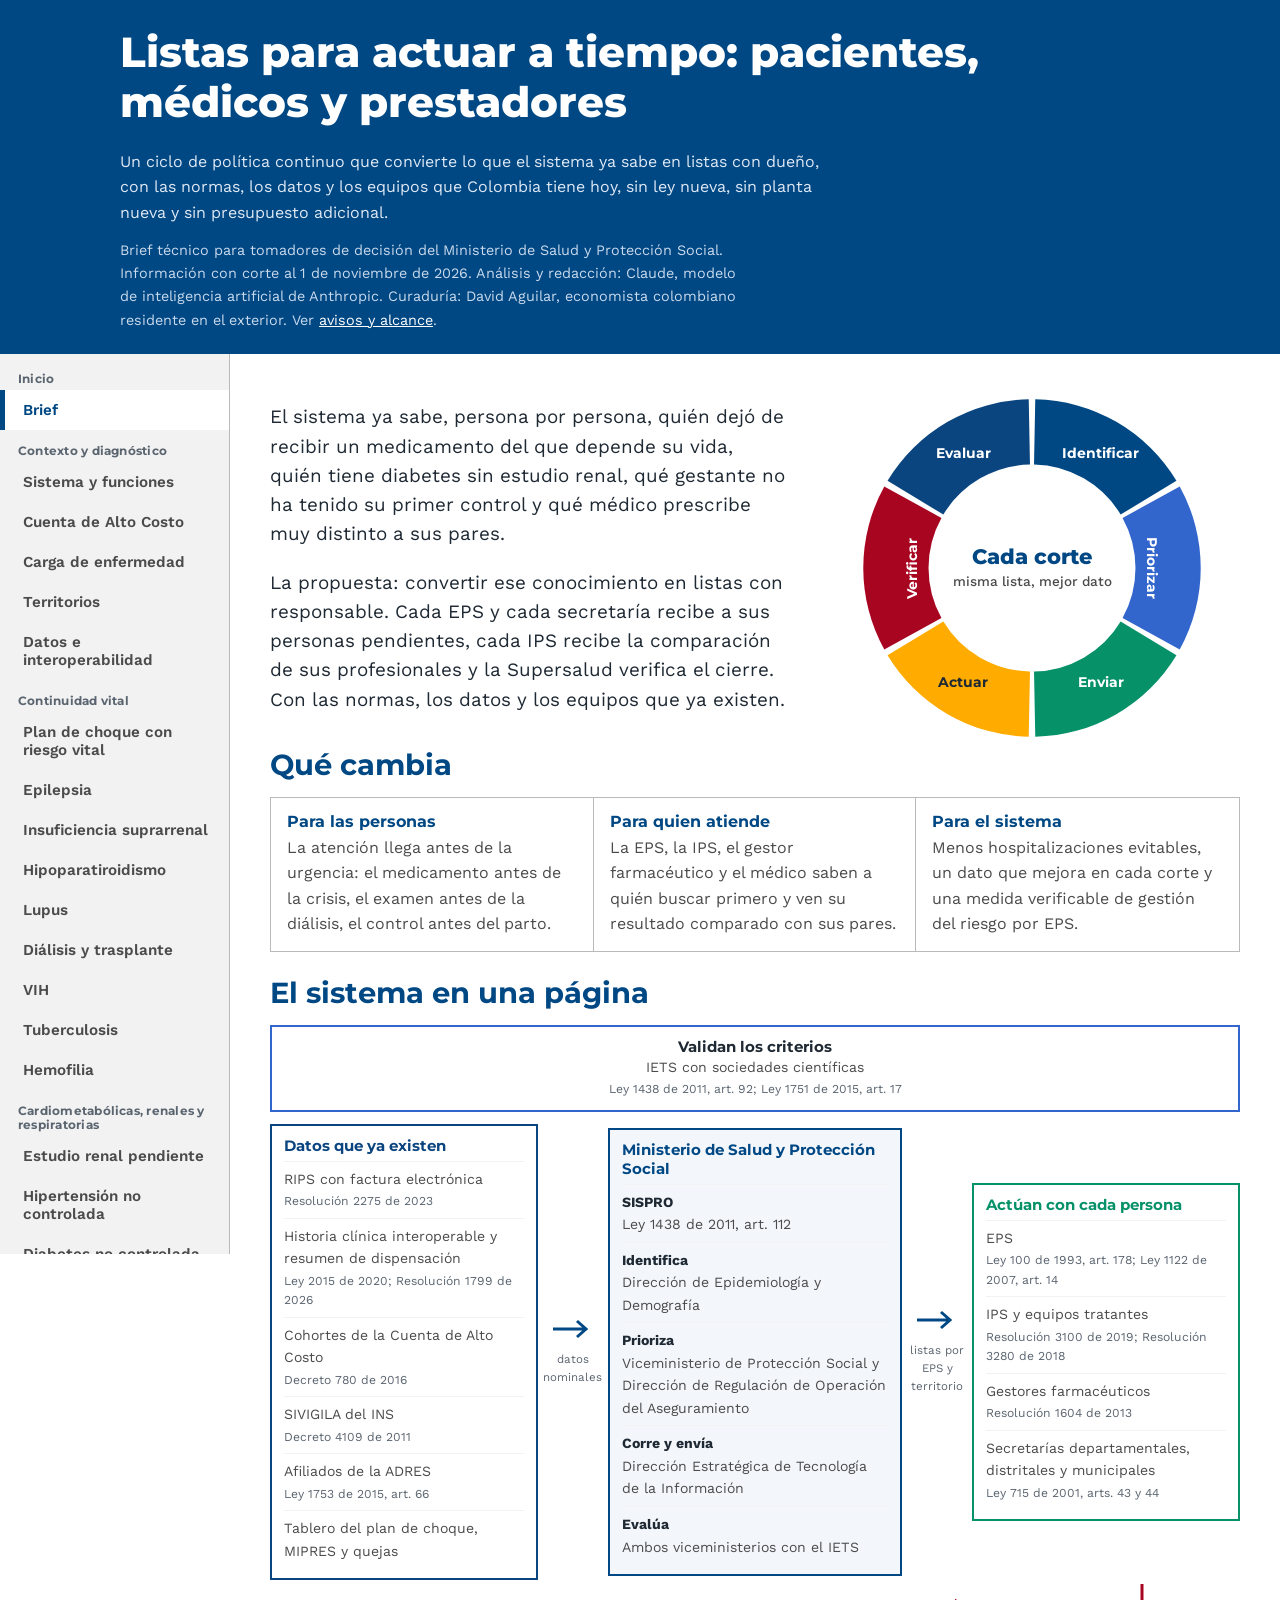
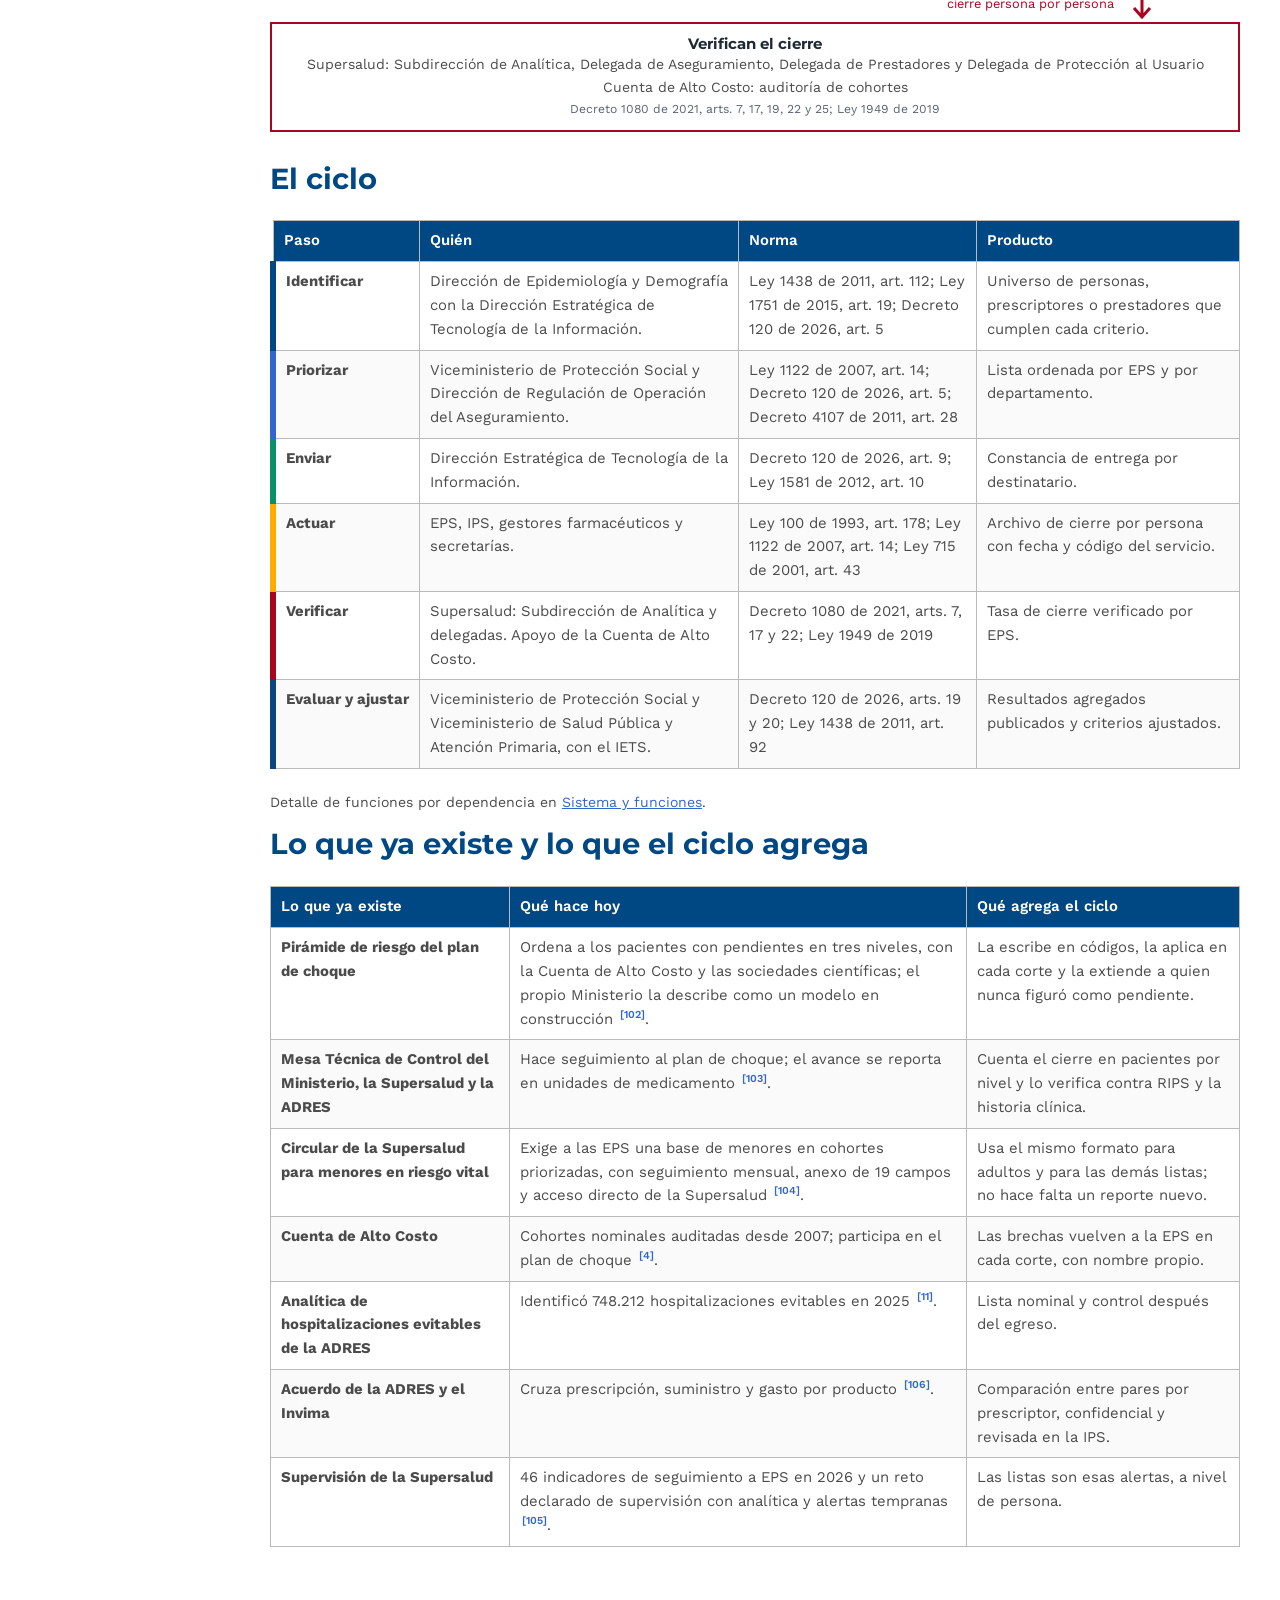
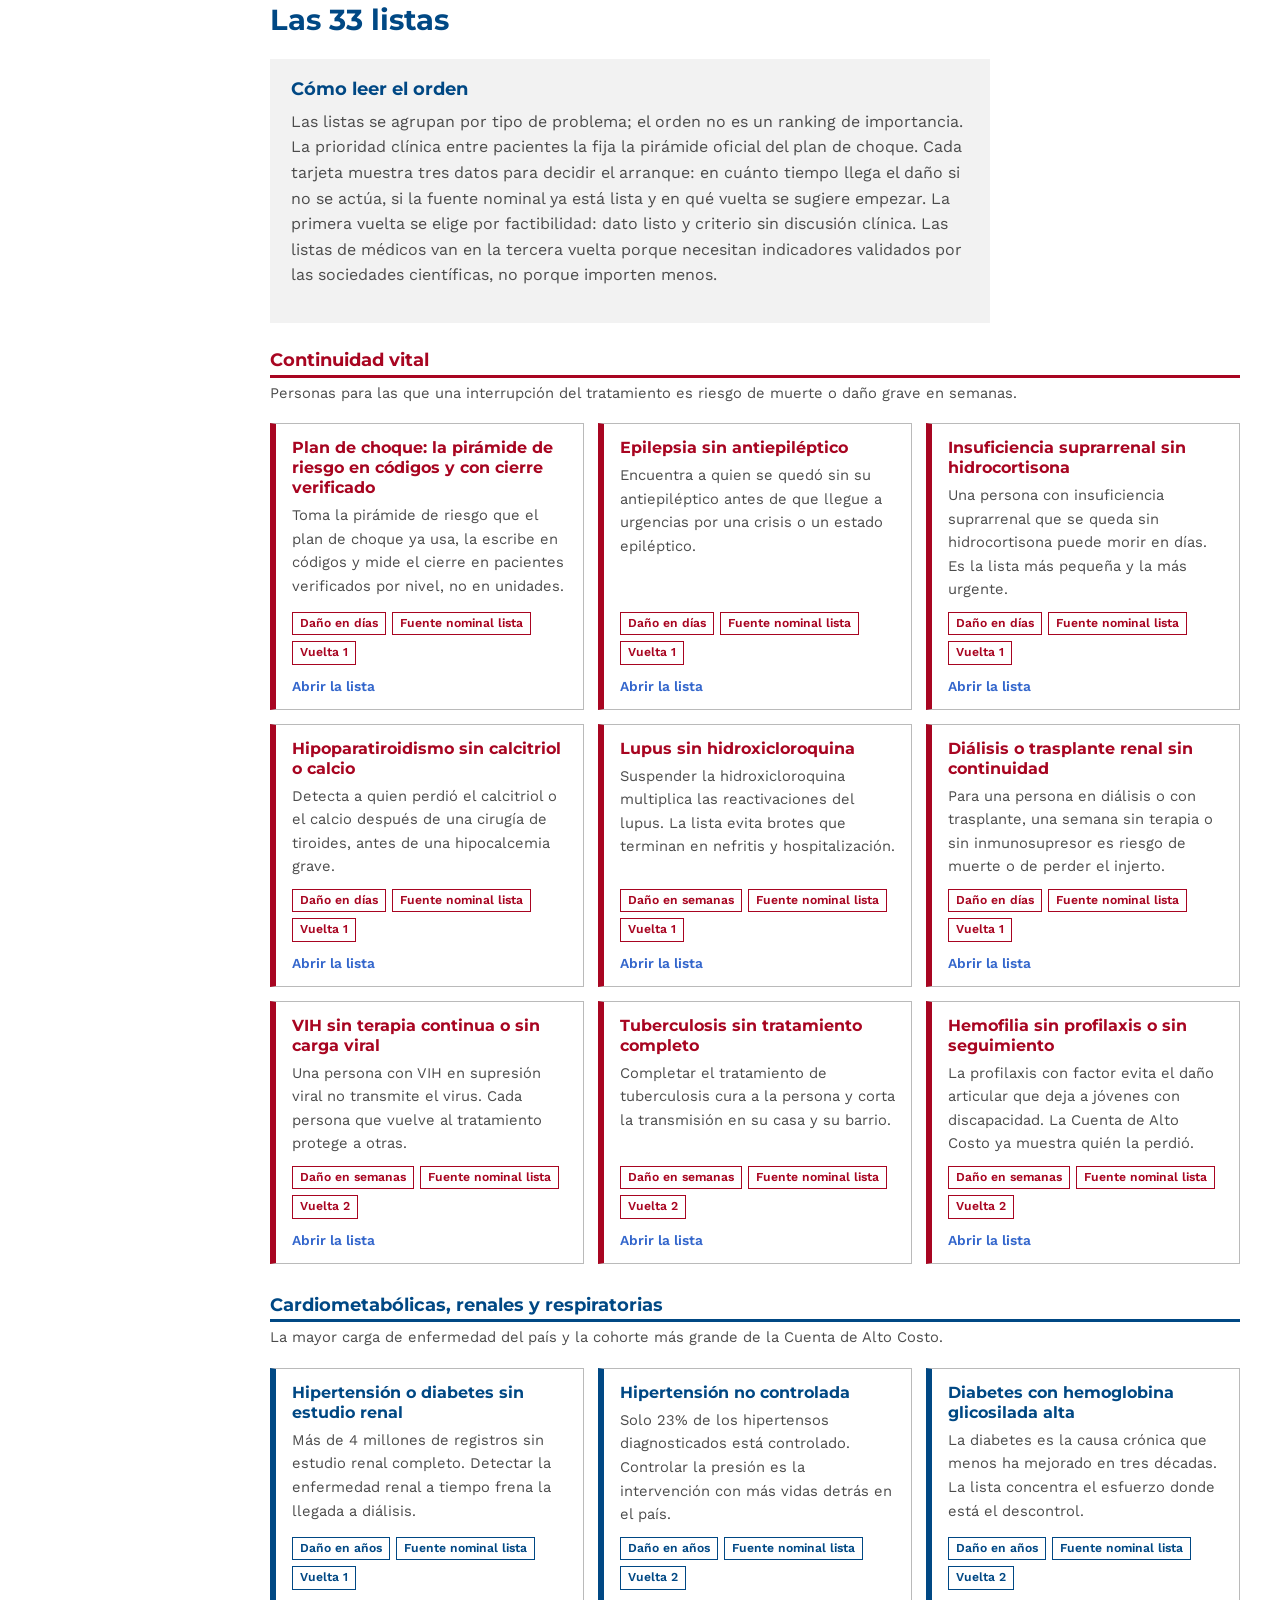
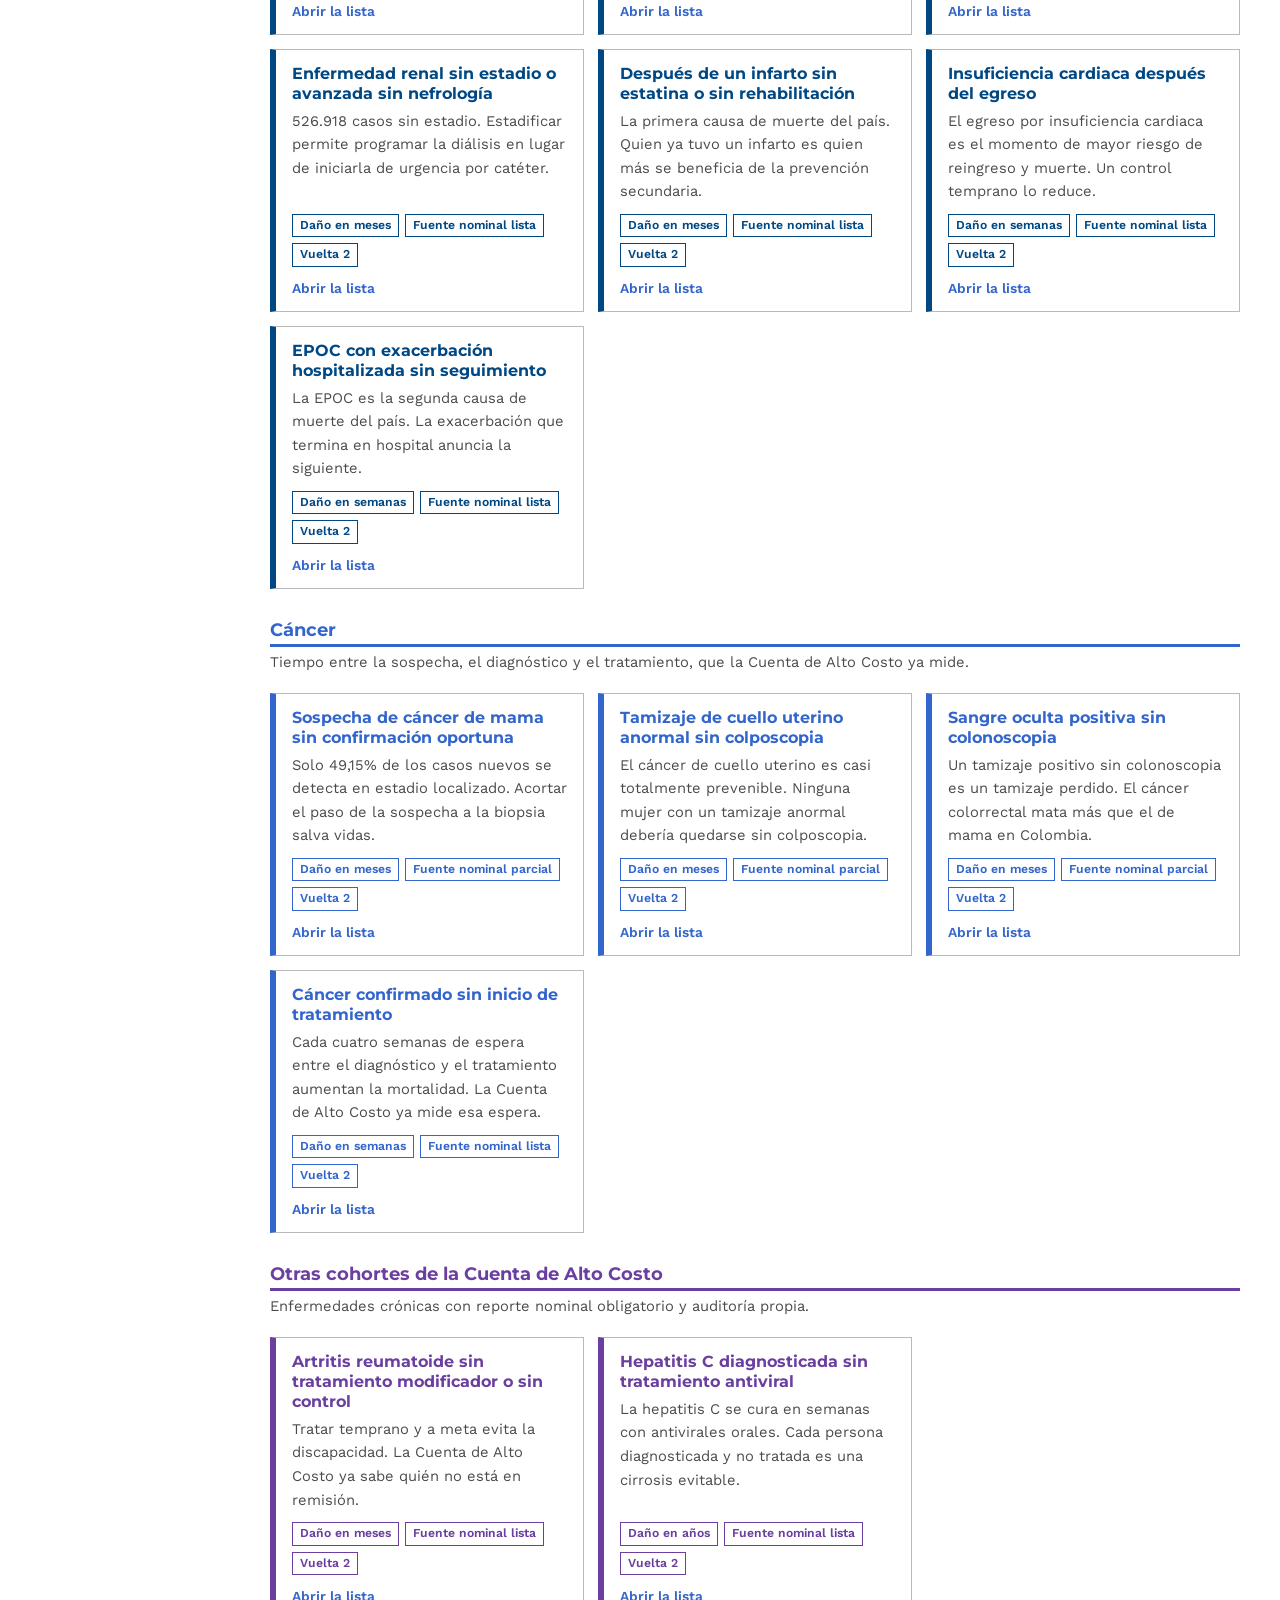
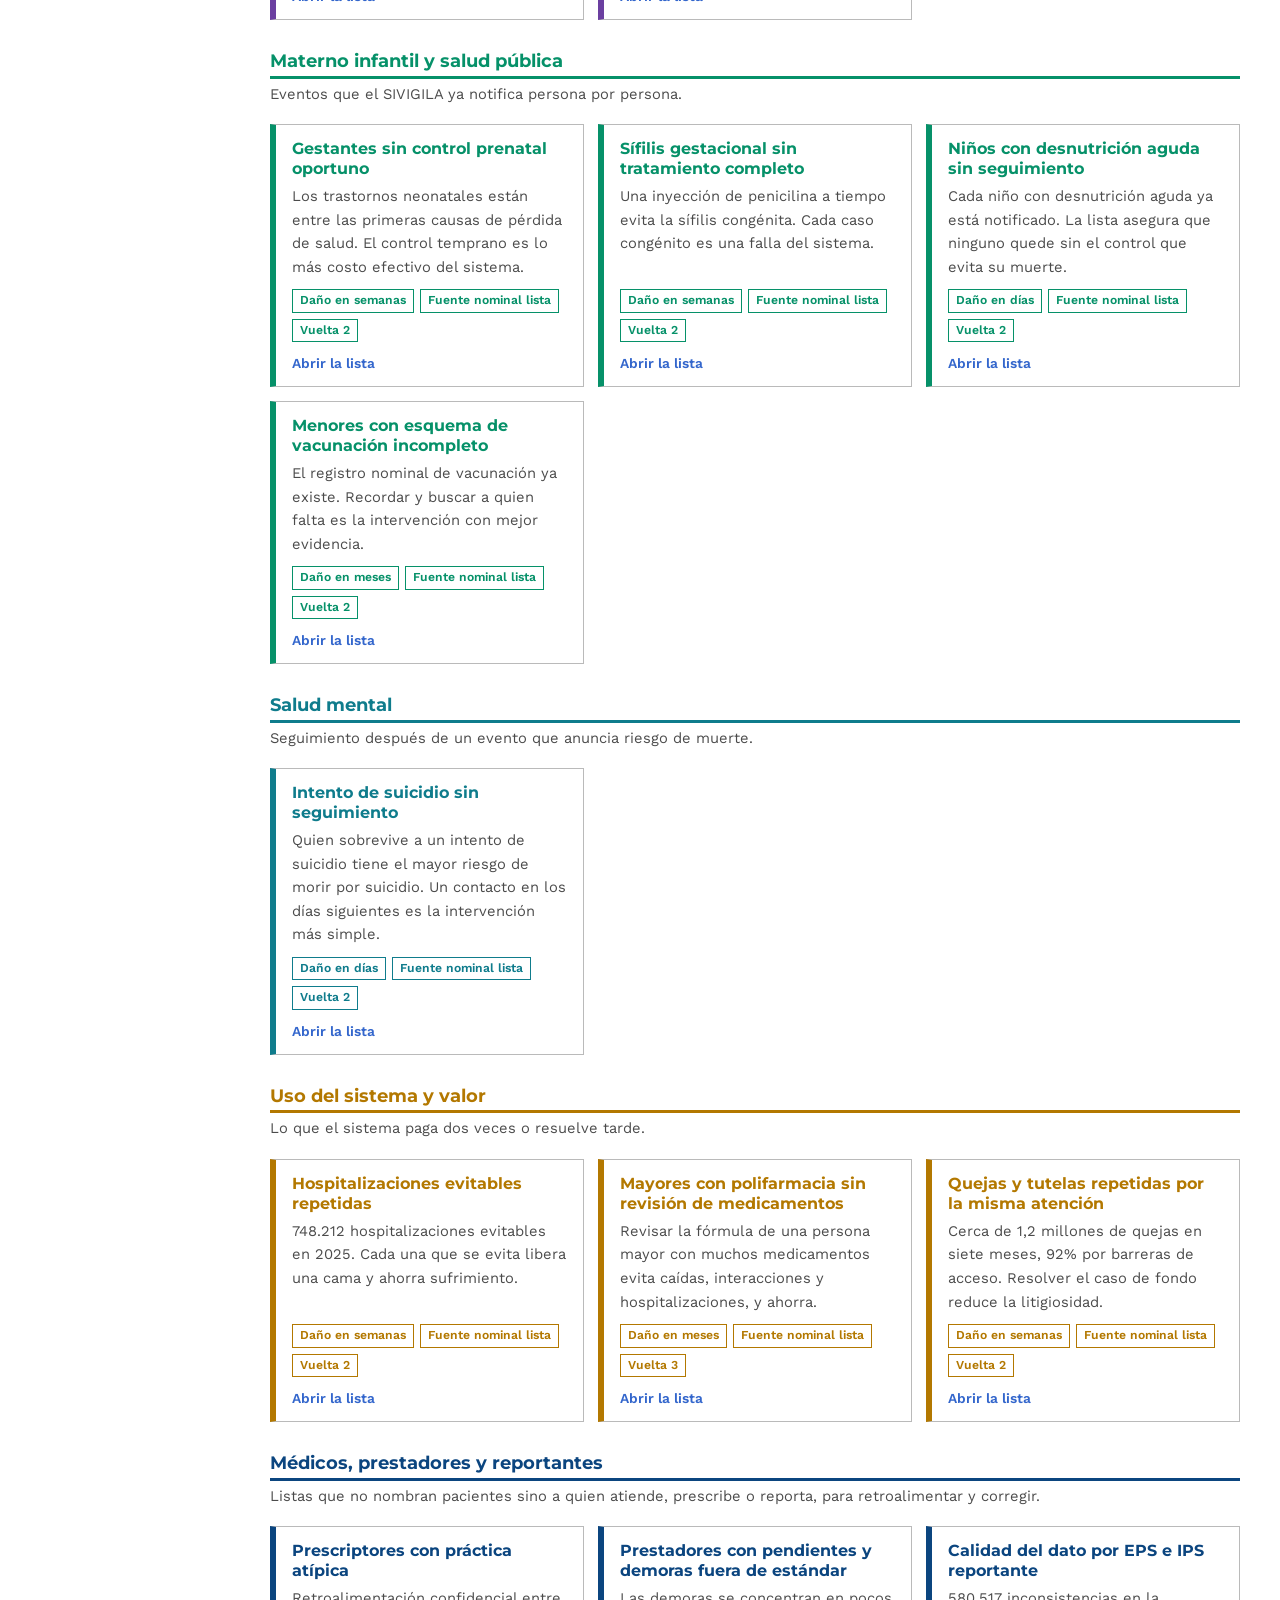
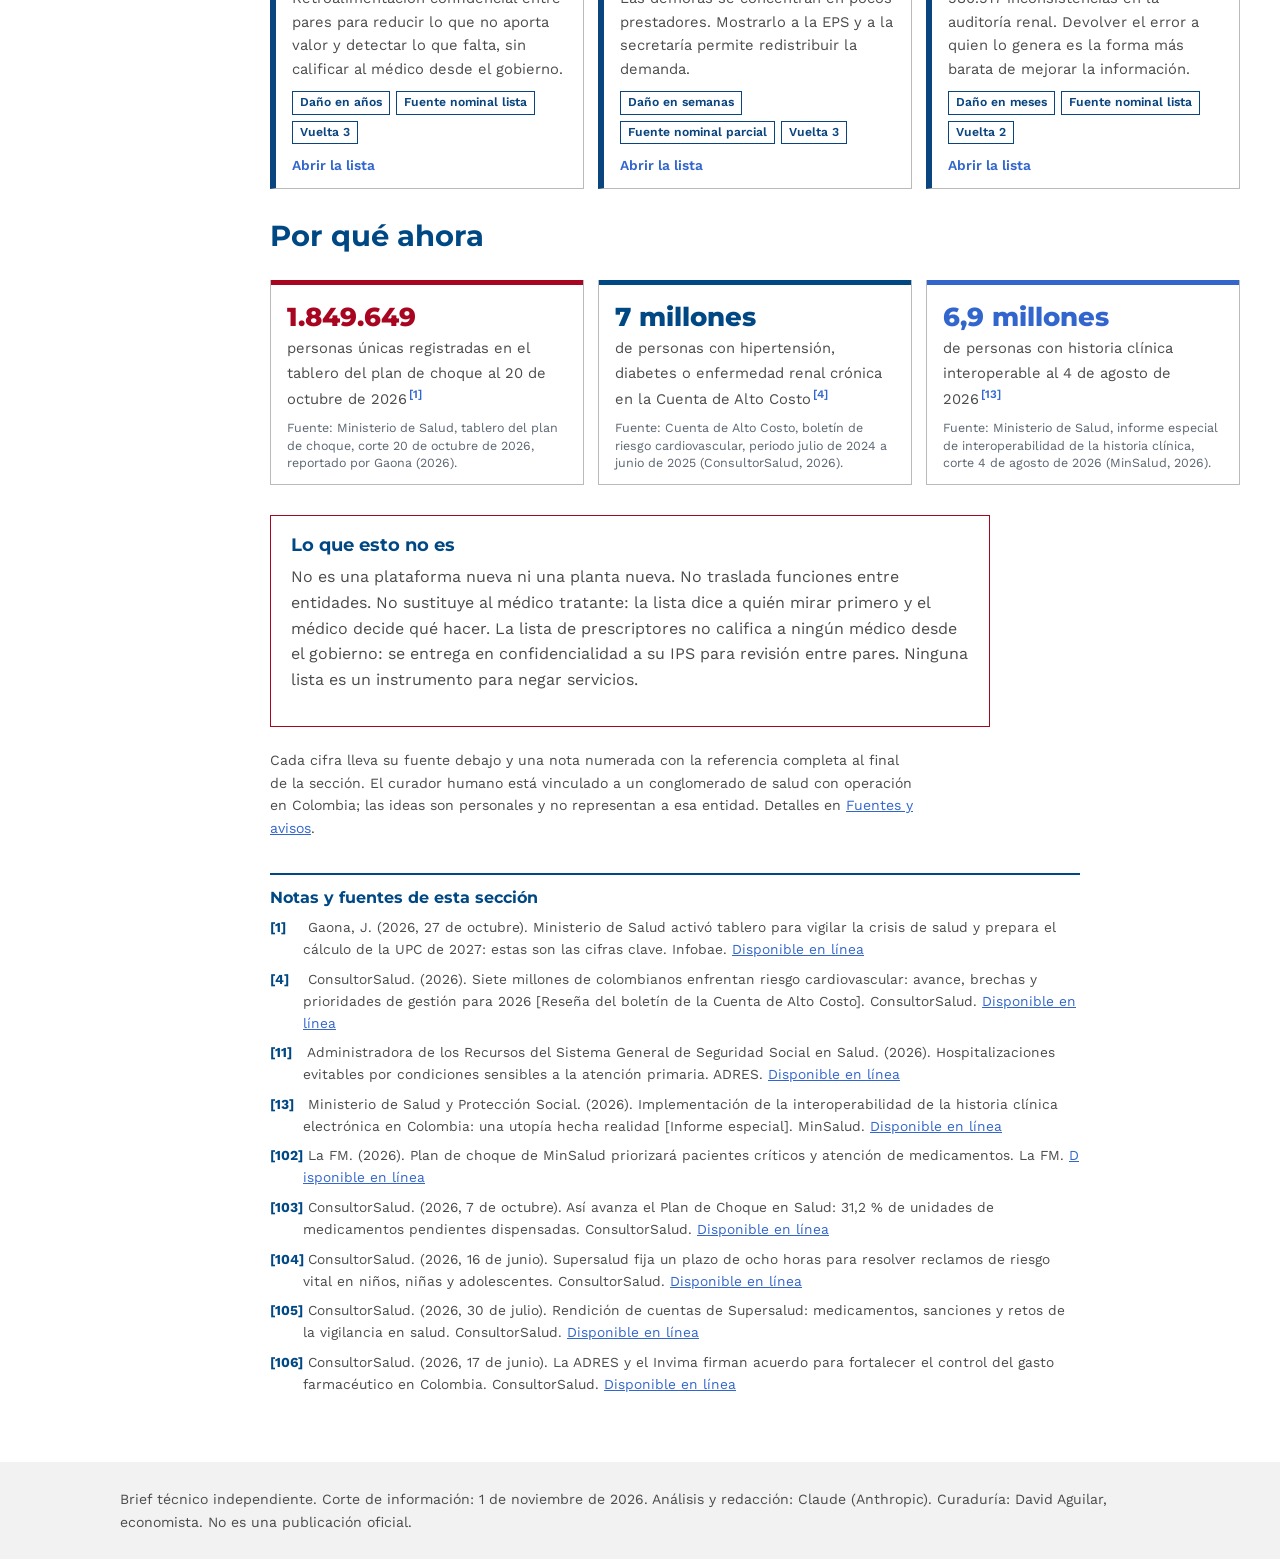
==== index.html @ c4ff555a "Brief esquemático, alineado con la pirámide del plan de choque, con lo que ya existe y fuente en cad" ====
<!doctype html>
<html lang="es"><head><meta charset="utf-8"><meta name="viewport" content="width=device-width, initial-scale=1">
<title>Listas para actuar a tiempo: pacientes, médicos y prestadores</title>
<meta name="description" content="Brief técnico: un ciclo continuo de listas nominales de pacientes, médicos y prestadores que Colombia ya puede ejecutar con normas, datos y equipos existentes.">
<meta property="og:title" content="Listas para actuar a tiempo: pacientes, médicos y prestadores">
<meta property="og:description" content="33 listas con dueño, construidas con datos que el sistema ya tiene, para que la atención llegue primero a quien más la necesita.">
<meta property="og:type" content="website"><meta property="og:url" content="https://doar95.github.io/listas-de-pacientes-colombia/">
<meta property="og:image" content="https://doar95.github.io/listas-de-pacientes-colombia/miniatura.png"><meta property="og:image:width" content="1200"><meta property="og:image:height" content="630">
<meta property="og:image:alt" content="Listas para actuar a tiempo: pacientes, médicos y prestadores"><meta property="og:locale" content="es_CO">
<meta name="twitter:card" content="summary_large_image"><meta name="twitter:image" content="https://doar95.github.io/listas-de-pacientes-colombia/miniatura.png">
<link rel="preconnect" href="https://fonts.googleapis.com"><link rel="preconnect" href="https://fonts.gstatic.com" crossorigin>
<link href="https://fonts.googleapis.com/css2?family=Montserrat:wght@600;700;800&family=Work+Sans:wght@400;500;600&display=swap" rel="stylesheet">
<style>
:root{
  --navy:#004884; --blue:#3366CC; --green:#069169; --red:#A80521; --yellow:#FFAB00; --deep:#0B457F;
  --ink:#1f2933; --text:#4B4B4B; --line:#BABABA; --soft:#F2F2F2; --bg:#FFFFFF;
}
*{box-sizing:border-box}
html{scroll-behavior:smooth}
body{margin:0;background:var(--bg);color:var(--text);font:400 16px/1.6 "Work Sans",system-ui,sans-serif}
h1,h2,h3,h4{font-family:Montserrat,system-ui,sans-serif;color:var(--navy);line-height:1.2;margin:0 0 .5em}
h1{font-size:clamp(1.7rem,4.2vw,2.6rem);font-weight:800;color:#fff}
h2{font-size:clamp(1.35rem,2.8vw,1.8rem);font-weight:700}
h3{font-size:1.12rem;font-weight:700}
h4{font-size:1rem;font-weight:700;color:var(--ink)}
p{margin:0 0 1em}
a{color:var(--blue)}
a:focus-visible,button:focus-visible{outline:3px solid var(--yellow);outline-offset:2px}
.wrap{max-width:1080px;margin:0 auto;padding:0 20px}
.read{max-width:72ch}
header.top{background:var(--navy);color:#fff;padding:28px 0 22px}
header.top p{color:#dfe9f5;margin:.4em 0 0;max-width:70ch}
header.top .by{font-size:.9rem;color:#c9d9ec;margin-top:14px}
nav.tabs{position:sticky;top:0;z-index:10;background:#fff;border-bottom:1px solid var(--line)}
nav.tabs .wrap{display:flex;gap:2px;overflow-x:auto;scrollbar-width:thin;padding:0 12px}
nav.tabs button{flex:0 0 auto;background:none;border:0;border-bottom:4px solid transparent;padding:13px 12px 9px;font:600 .92rem "Work Sans",sans-serif;color:var(--text);cursor:pointer;white-space:nowrap}
nav.tabs button[aria-selected="true"]{color:var(--navy);border-bottom-color:var(--navy)}
nav.tabs button:hover{color:var(--navy)}
main section{display:none;padding:34px 0 60px}
main section.on{display:block}
.f{font-size:.75rem;font-weight:600;text-decoration:none;color:var(--blue);white-space:nowrap;margin-left:3px}
.f:hover{text-decoration:underline}
.hero{display:grid;grid-template-columns:1.25fr 1fr;gap:36px;align-items:center}
.lead{font-size:1.18rem;line-height:1.55;color:var(--ink)}
.wheel svg{width:100%;max-width:360px;display:block;margin:0 auto}
.wheel text.wl{fill:#fff;font:700 12.5px Montserrat,sans-serif}
.wheel text.wl.d{fill:#1f2933}
.wheel .c1{font:800 19px Montserrat,sans-serif;fill:var(--navy)}
.wheel .c2{font:500 12px "Work Sans",sans-serif;fill:var(--text)}
.figs{display:grid;grid-template-columns:repeat(3,1fr);gap:14px;margin:26px 0 30px}
.fig{border:1px solid var(--line);border-top:0;padding:14px 16px 12px;position:relative;background:#fff}
.fig::before{content:"";position:absolute;left:0;right:0;top:0;height:5px;background:var(--k,var(--navy))}
.fig b{display:block;font:800 1.65rem Montserrat,sans-serif;color:var(--k,var(--navy));margin:6px 0 2px}
.fig span{font-size:.92rem}
.k-r{--k:var(--red)}.k-g{--k:var(--green)}.k-b{--k:var(--blue)}.k-y{--k:#B37800}.k-d{--k:var(--deep)}
.decide{counter-reset:d;list-style:none;padding:0;margin:0}
.decide li{counter-increment:d;position:relative;padding:10px 0 10px 46px;border-bottom:1px solid var(--soft)}
.decide li::before{content:counter(d);position:absolute;left:0;top:10px;width:32px;height:32px;background:var(--navy);color:#fff;font:700 15px/32px Montserrat,sans-serif;text-align:center}
.box{border:1px solid var(--line);padding:18px 20px;margin:22px 0;background:#fff}
.box.note{background:var(--soft);border-color:var(--soft)}
.box.navy{border-color:var(--navy)}
.box.red{border-color:var(--red)}
.two{display:grid;grid-template-columns:1fr 1fr;gap:20px}
.three{display:grid;grid-template-columns:repeat(3,1fr);gap:16px}
.steps{list-style:none;margin:0;padding:0;display:grid;gap:12px}
.step{display:grid;grid-template-columns:150px 1fr;border:1px solid var(--line)}
.step .h{background:var(--k,var(--navy));color:#fff;padding:14px;font:700 1rem Montserrat,sans-serif}
.step .h small{display:block;font:500 .82rem "Work Sans",sans-serif;opacity:.9;margin-top:4px}
.step .h.d{color:#1f2933}
.step .b{padding:12px 16px}
.step .b p:last-child{margin:0}
.card{border:1px solid var(--line);padding:0;margin:0 0 18px;background:#fff}
.card>h3{margin:0;padding:12px 16px;color:#fff;background:var(--k,var(--navy));font-size:1.04rem}
.card dl{margin:0;padding:6px 16px 12px;display:grid;grid-template-columns:150px 1fr;gap:6px 14px}
.card dt{font-weight:600;color:var(--ink)}
.card dd{margin:0}
.tag{display:inline-block;font-size:.78rem;font-weight:600;padding:2px 8px;margin:0 6px 6px 0;border:1px solid currentColor}
table{border-collapse:collapse;width:100%;font-size:.93rem;margin:10px 0 22px}
th,td{border:1px solid var(--line);padding:8px 10px;text-align:left;vertical-align:top}
th{background:var(--navy);color:#fff;font-weight:600}
tbody tr:nth-child(even) td{background:#fafafa}
.tw{overflow-x:auto}
.ladder{display:grid;gap:5px;justify-items:center;margin:10px 0 18px}
.ladder div{color:#fff;text-align:center;padding:9px 10px;font:600 .92rem "Work Sans",sans-serif}
.ladder small{display:block;font-weight:400;opacity:.92}
.dofa{display:grid;grid-template-columns:1fr 1fr;gap:0;border:1px solid var(--line)}
.dofa>div{padding:16px 18px;border:1px solid var(--line)}
.dofa h3{margin-bottom:.4em}
.dofa ul{margin:0;padding-left:18px}
.dofa li{margin:0 0 .5em}
ul.clean{padding-left:18px}
ul.clean li{margin:0 0 .55em}
.algo{border-left:5px solid var(--k,var(--navy));padding:6px 0 6px 18px;margin:0 0 26px}
.algo ol{margin:.3em 0 0;padding-left:20px}
.algo li{margin:0 0 .45em}
code{font-family:inherit;font-weight:600;color:var(--ink);background:var(--soft);padding:0 4px}
footer{background:var(--soft);padding:26px 0;font-size:.88rem}
.refs li{margin:0 0 .5em}
.small{font-size:.88rem}
.cy{display:grid;grid-template-columns:repeat(3,1fr);gap:0;border:1px solid var(--line);margin:10px 0 24px}
.cy div{padding:14px 16px;border-right:1px solid var(--line)}
.cy div:last-child{border-right:0}
.cy b{display:block;font:700 1rem Montserrat,sans-serif;color:var(--navy);margin-bottom:4px}


.cit{font-size:.72em;line-height:0;margin-left:2px}
.cit a{text-decoration:none;font-weight:600}
.src{display:block;margin-top:8px;font-size:.78rem;line-height:1.4;color:#5b6570}
.lc .src{margin-top:8px}
.notes{margin-top:34px;padding-top:14px;border-top:2px solid var(--navy);font-size:.86rem;max-width:90ch}
.notes h3{font-size:.98rem}
.notes ol{list-style:none;padding:0;margin:0}
.notes li{margin:0 0 .55em;padding-left:2.4em;text-indent:-2.4em}
.notes .nn{font-weight:700;color:var(--navy);display:inline-block;width:2.4em;text-indent:0}
.notes li.hl{background:#fff4d6}
.notes a{word-break:break-all}
dl.rg{display:grid;grid-template-columns:120px 1fr;gap:6px 14px;margin:0}
dl.rg dt{font-weight:600;color:var(--ink)}
dl.rg dd{margin:0}
.step .h{display:flex;align-items:flex-start}
@media (max-width:860px){dl.rg{grid-template-columns:1fr} dl.rg dt{margin-top:6px}}
.layout{display:block}
.card{scroll-margin-top:64px}
.lgrid{display:grid;grid-template-columns:repeat(auto-fill,minmax(250px,1fr));gap:14px;margin:18px 0 30px}
.lc{display:flex;flex-direction:column;text-decoration:none;color:var(--text);border:1px solid var(--line);border-left:6px solid var(--k,var(--navy));padding:14px 16px 12px;background:#fff}
.lc:hover{background:#f7f9fc}
.lc b{font:700 1rem/1.25 Montserrat,sans-serif;color:var(--k,var(--navy));margin-bottom:6px}
.lc span{font-size:.92rem;flex:1}
.lc i{font-style:normal;font-weight:600;font-size:.86rem;color:var(--blue);margin-top:10px}
@media (min-width:861px){
 .layout{display:grid;grid-template-columns:230px 1fr;align-items:start}
 nav.tabs{position:sticky;top:0;height:100vh;overflow-y:auto;border-bottom:0;border-right:1px solid var(--line);background:var(--soft)}
 nav.tabs .wrap{display:flex;flex-direction:column;flex-wrap:nowrap;overflow:visible;padding:18px 0;gap:0;max-width:none}
 nav.tabs button{text-align:left;border-bottom:0;border-left:5px solid transparent;padding:11px 18px;font-size:.95rem;white-space:normal}
 nav.tabs button[aria-selected="true"]{border-left-color:var(--navy);background:#fff}
 main .wrap{margin:0;padding:0 40px}
}

@media (max-width:860px){
  .hero,.two,.three,.dofa,.cy{grid-template-columns:1fr}
  .figs{grid-template-columns:1fr 1fr}
  .step{grid-template-columns:1fr}
  .card dl{grid-template-columns:1fr}
  .card dt{margin-top:6px}
  .cy div{border-right:0;border-bottom:1px solid var(--line)}
}
@media (max-width:520px){.figs{grid-template-columns:1fr} body{font-size:15.5px}}
@media (prefers-reduced-motion:reduce){html{scroll-behavior:auto}}
@media print{nav.tabs{display:none} main section{display:block!important;page-break-before:always} header.top{background:#fff;color:#000} header.top h1{color:var(--navy)} header.top p{color:#333}}


nav.tabs .ng{margin:14px 18px 4px;font:700 .72rem Montserrat,sans-serif;color:#5b6570;letter-spacing:.02em}
nav.tabs .ng:first-child{margin-top:0}
nav.tabs .menu{display:none}
.kicker{font:700 .85rem Montserrat,sans-serif;color:var(--k);margin:0 0 4px}
.lsec h2{border-left:6px solid var(--k);padding-left:12px}
.lead2{font-size:1.1rem;color:var(--ink);max-width:72ch}
.figs.one{grid-template-columns:minmax(0,420px)}
table.codes th{width:90px;background:var(--soft);color:var(--ink)}
table.flow td:first-child{font-weight:600;color:var(--ink)}
.algo-steps{margin:8px 0 18px;padding-left:22px}.algo-steps li{margin:0 0 .35em}
ul.ev{padding-left:18px}ul.ev li{margin:0 0 .6em}
.pn{display:flex;justify-content:space-between;gap:16px;margin-top:28px;flex-wrap:wrap;font-weight:600}
.gh{margin:26px 0 2px;color:var(--k);border-bottom:3px solid var(--k);padding-bottom:4px}
.gd{margin:4px 0 0;font-size:.92rem}
td.n{text-align:right;white-space:nowrap}
.chips{display:flex;flex-wrap:wrap;gap:6px;margin:10px 0 0}
.lc .chips span,.chips span{flex:none;font-size:.76rem;font-weight:600;color:var(--k,var(--navy));border:1px solid currentColor;padding:1px 7px;background:#fff}
.lsec .chips{margin:0 0 14px}
.args{display:grid;grid-template-columns:1fr 1fr;gap:0 18px}.args .box{margin:10px 0}
table.cyc td:first-child{white-space:nowrap}
@media (max-width:860px){.args{grid-template-columns:1fr}}
.ent{margin:0 0 26px}.ent>h3{color:#fff;background:var(--k);padding:10px 14px;margin:0}
.ent table{margin-top:0}
.acts{padding-left:22px;max-width:80ch}.acts li{margin:0 0 .6em;padding-left:4px}
/* system map */
.smap{margin:14px 0 30px;font-size:.88rem}
.smap small{display:block;font-size:.76rem;color:#5b6570;margin-top:2px}
.sm-top,.sm-bot{border:2px solid var(--line);padding:10px 14px;text-align:center;background:#fff}
.sm-top{border-color:var(--blue)}.sm-bot{border-color:var(--red)}
.sm-top b,.sm-bot b{display:block;font:700 .95rem Montserrat,sans-serif;color:var(--ink)}
.sm-top span,.sm-bot span{display:block}
.sm-row{display:grid;grid-template-columns:1fr 70px 1.1fr 70px 1fr;align-items:center;margin:12px 0}
.sm-col{border:2px solid var(--k,var(--navy));background:#fff;padding:10px 12px}
.sm-col>b{display:block;font:700 .95rem Montserrat,sans-serif;color:var(--k,var(--navy));margin-bottom:6px}
.sm-col span{display:block;padding:6px 0;border-top:1px solid var(--soft)}
.sm-col i{font-style:normal;font-weight:700;color:var(--ink);display:block}
.sm-data{--k:var(--deep)}.sm-min{--k:var(--navy);background:#f3f7fc}.sm-act{--k:var(--green)}
.sm-ar{text-align:center;color:var(--navy)}.sm-ar small{font-size:.72rem}
.ar{width:40px;height:24px}
.sm-back{display:flex;justify-content:flex-end;align-items:center;gap:8px;color:var(--red);font-size:.8rem;margin:0 8% 6px 0}
.sm-back .ar{transform:rotate(90deg)}
@media (max-width:860px){
 nav.tabs button.menu,nav.tabs button.menu:hover{display:block;color:#fff;width:100%;text-align:left;border:0;background:var(--navy);color:#fff;padding:12px 16px;font:600 .95rem "Work Sans",sans-serif}
 nav.tabs .wrap{display:none;flex-direction:column;max-height:70vh;overflow-y:auto;padding:6px 0 12px}
 nav.tabs.open .wrap{display:flex}
 nav.tabs .wrap button{text-align:left;border-bottom:0;border-left:4px solid transparent;padding:9px 16px}
 nav.tabs .wrap button[aria-selected="true"]{border-left-color:var(--navy);background:var(--soft)}
 .sm-row{grid-template-columns:1fr}
 .sm-ar .ar,.sm-back .ar{transform:rotate(90deg)}
 .sm-back{justify-content:center;margin:0 0 6px}
}
</style></head><body>
<header class="top"><div class="wrap">
<h1>Listas para actuar a tiempo: pacientes, médicos y prestadores</h1>
<p>Un ciclo de política continuo que convierte lo que el sistema ya sabe en listas con dueño, con las normas, los datos y los equipos que Colombia tiene hoy, sin ley nueva, sin planta nueva y sin presupuesto adicional.</p>
<p class="by">Brief técnico para tomadores de decisión del Ministerio de Salud y Protección Social. Información con corte al 1 de noviembre de 2026. Análisis y redacción: Claude, modelo de inteligencia artificial de Anthropic. Curaduría: David Aguilar, economista colombiano residente en el exterior. Ver <a href="#avisos" style="color:#fff" data-go="avisos">avisos y alcance</a>.</p>
</div></header>
<div class="layout"><nav class="tabs" aria-label="Secciones del brief"><button class="menu" aria-expanded="false" aria-controls="navlist">Secciones del brief</button><div class="wrap" id="navlist" role="tablist"><p class="ng">Inicio</p><button role="tab" data-t="brief">Brief</button><p class="ng">Contexto y diagnóstico</p><button role="tab" data-t="sistema">Sistema y funciones</button><button role="tab" data-t="cac">Cuenta de Alto Costo</button><button role="tab" data-t="carga">Carga de enfermedad</button><button role="tab" data-t="territorios">Territorios</button><button role="tab" data-t="datos">Datos e interoperabilidad</button><p class="ng">Continuidad vital</p><button role="tab" data-t="l-pdc">Plan de choque con riesgo vital</button><button role="tab" data-t="l-epi">Epilepsia</button><button role="tab" data-t="l-sup">Insuficiencia suprarrenal</button><button role="tab" data-t="l-hipo">Hipoparatiroidismo</button><button role="tab" data-t="l-lup">Lupus</button><button role="tab" data-t="l-trr">Diálisis y trasplante</button><button role="tab" data-t="l-vih">VIH</button><button role="tab" data-t="l-tb">Tuberculosis</button><button role="tab" data-t="l-hem">Hemofilia</button><p class="ng">Cardiometabólicas, renales y respiratorias</p><button role="tab" data-t="l-renal0">Estudio renal pendiente</button><button role="tab" data-t="l-hta">Hipertensión no controlada</button><button role="tab" data-t="l-dm">Diabetes no controlada</button><button role="tab" data-t="l-erc">Enfermedad renal avanzada</button><button role="tab" data-t="l-iam">Después del infarto</button><button role="tab" data-t="l-ic">Insuficiencia cardiaca</button><button role="tab" data-t="l-epoc">EPOC</button><p class="ng">Cáncer</p><button role="tab" data-t="l-mama">Cáncer de mama</button><button role="tab" data-t="l-cervix">Cuello uterino</button><button role="tab" data-t="l-crc">Colon y recto</button><button role="tab" data-t="l-onco">Inicio de tratamiento</button><p class="ng">Otras cohortes de la Cuenta de Alto Costo</p><button role="tab" data-t="l-ar">Artritis reumatoide</button><button role="tab" data-t="l-vhc">Hepatitis C</button><p class="ng">Materno infantil y salud pública</p><button role="tab" data-t="l-gest">Gestantes</button><button role="tab" data-t="l-sif">Sífilis gestacional</button><button role="tab" data-t="l-desn">Desnutrición aguda</button><button role="tab" data-t="l-vac">Vacunación</button><p class="ng">Salud mental</p><button role="tab" data-t="l-sui">Intento de suicidio</button><p class="ng">Uso del sistema y valor</p><button role="tab" data-t="l-hosp">Hospitalizaciones evitables</button><button role="tab" data-t="l-poli">Polifarmacia</button><button role="tab" data-t="l-quej">Quejas repetidas</button><p class="ng">Médicos, prestadores y reportantes</p><button role="tab" data-t="l-presc">Prescriptores atípicos</button><button role="tab" data-t="l-ips">Prestadores con demoras</button><button role="tab" data-t="l-dato">Calidad del dato</button><p class="ng">Instrumentos</p><button role="tab" data-t="supersalud">Supersalud</button><button role="tab" data-t="juridica">Base jurídica</button><button role="tab" data-t="dofa">DOFA</button><button role="tab" data-t="mundo">Otros países</button><button role="tab" data-t="evidencia">Evidencia</button><button role="tab" data-t="ruta">Ruta</button><button role="tab" data-t="avisos">Fuentes y avisos</button></div></nav><main>
<section id="brief" class="on" role="tabpanel"><div class="wrap">
<div class="hero"><div>
<p class="lead">El sistema ya sabe, persona por persona, quién dejó de recibir un medicamento del que depende su vida, quién tiene diabetes sin estudio renal, qué gestante no ha tenido su primer control y qué médico prescribe muy distinto a sus pares.</p>
<p class="lead">La propuesta: convertir ese conocimiento en listas con responsable. Cada EPS y cada secretaría recibe a sus personas pendientes, cada IPS recibe la comparación de sus profesionales y la Supersalud verifica el cierre. Con las normas, los datos y los equipos que ya existen.</p>
</div><div class="wheel" aria-label="Ciclo de seis pasos: identificar, priorizar, enviar, actuar, verificar, evaluar">
<svg viewBox="0 0 320 320" role="img"><title>Ciclo de listas</title>
<path d="M162.9 10.0 A150 150 0 0 1 288.4 82.5 L238.8 112.5 A92 92 0 0 0 161.8 68.0Z" fill="#004884"/><text x="221" y="62" text-anchor="middle" class="wl">Identificar</text>
<path d="M291.3 87.5 A150 150 0 0 1 291.3 232.5 L240.5 204.5 A92 92 0 0 0 240.5 115.5Z" fill="#3366CC"/><text x="266" y="164" text-anchor="middle" class="wl" transform="rotate(90 266 160)">Priorizar</text>
<path d="M288.4 237.5 A150 150 0 0 1 162.9 310.0 L161.8 252.0 A92 92 0 0 0 238.8 207.5Z" fill="#069169"/><text x="221" y="266" text-anchor="middle" class="wl">Enviar</text>
<path d="M157.1 310.0 A150 150 0 0 1 31.6 237.5 L81.2 207.5 A92 92 0 0 0 158.2 252.0Z" fill="#FFAB00"/><text x="99" y="266" text-anchor="middle" class="wl d">Actuar</text>
<path d="M28.7 232.5 A150 150 0 0 1 28.7 87.5 L79.5 115.5 A92 92 0 0 0 79.5 204.5Z" fill="#A80521"/><text x="54" y="164" text-anchor="middle" class="wl" transform="rotate(-90 54 160)">Verificar</text>
<path d="M31.6 82.5 A150 150 0 0 1 157.1 10.0 L158.2 68.0 A92 92 0 0 0 81.2 112.5Z" fill="#0B457F"/><text x="99" y="62" text-anchor="middle" class="wl">Evaluar</text>
<text x="160" y="156" text-anchor="middle" class="c1">Cada corte</text><text x="160" y="176" text-anchor="middle" class="c2">misma lista, mejor dato</text></svg></div></div>
<h2>Qué cambia</h2>
<div class="cy">
<div><b>Para las personas</b>La atención llega antes de la urgencia: el medicamento antes de la crisis, el examen antes de la diálisis, el control antes del parto.</div>
<div><b>Para quien atiende</b>La EPS, la IPS, el gestor farmacéutico y el médico saben a quién buscar primero y ven su resultado comparado con sus pares.</div>
<div><b>Para el sistema</b>Menos hospitalizaciones evitables, un dato que mejora en cada corte y una medida verificable de gestión del riesgo por EPS.</div>
</div>
<h2>El sistema en una página</h2>
<div class="smap" role="img" aria-label="Mapa del sistema: los datos llegan a SISPRO, el Ministerio identifica, prioriza y envía listas a EPS, IPS, gestores farmacéuticos y secretarías; la Supersalud y la Cuenta de Alto Costo verifican; el IETS y las sociedades científicas validan criterios">
 <div class="sm-top"><b>Validan los criterios</b><span>IETS con sociedades científicas</span><small>Ley 1438 de 2011, art. 92; Ley 1751 de 2015, art. 17</small></div>
 <div class="sm-row">
  <div class="sm-col sm-data"><b>Datos que ya existen</b>
   <span>RIPS con factura electrónica<small>Resolución 2275 de 2023</small></span>
   <span>Historia clínica interoperable y resumen de dispensación<small>Ley 2015 de 2020; Resolución 1799 de 2026</small></span>
   <span>Cohortes de la Cuenta de Alto Costo<small>Decreto 780 de 2016</small></span>
   <span>SIVIGILA del INS<small>Decreto 4109 de 2011</small></span>
   <span>Afiliados de la ADRES<small>Ley 1753 de 2015, art. 66</small></span>
   <span>Tablero del plan de choque, MIPRES y quejas</span></div>
  <div class="sm-ar"><svg class="ar" viewBox="0 0 40 24" aria-hidden="true"><path d="M0 12h32M24 4l9 8-9 8" fill="none" stroke="currentColor" stroke-width="3"/></svg><small>datos nominales</small></div>
  <div class="sm-col sm-min"><b>Ministerio de Salud y Protección Social</b>
   <span><i>SISPRO</i>Ley 1438 de 2011, art. 112</span>
   <span><i>Identifica</i>Dirección de Epidemiología y Demografía</span>
   <span><i>Prioriza</i>Viceministerio de Protección Social y Dirección de Regulación de Operación del Aseguramiento</span>
   <span><i>Corre y envía</i>Dirección Estratégica de Tecnología de la Información</span>
   <span><i>Evalúa</i>Ambos viceministerios con el IETS</span></div>
  <div class="sm-ar"><svg class="ar" viewBox="0 0 40 24" aria-hidden="true"><path d="M0 12h32M24 4l9 8-9 8" fill="none" stroke="currentColor" stroke-width="3"/></svg><small>listas por EPS y territorio</small></div>
  <div class="sm-col sm-act"><b>Actúan con cada persona</b>
   <span>EPS<small>Ley 100 de 1993, art. 178; Ley 1122 de 2007, art. 14</small></span>
   <span>IPS y equipos tratantes<small>Resolución 3100 de 2019; Resolución 3280 de 2018</small></span>
   <span>Gestores farmacéuticos<small>Resolución 1604 de 2013</small></span>
   <span>Secretarías departamentales, distritales y municipales<small>Ley 715 de 2001, arts. 43 y 44</small></span></div>
 </div>
 <div class="sm-back"><span>cierre persona por persona</span><svg class="ar" viewBox="0 0 40 24" aria-hidden="true"><path d="M0 12h32M24 4l9 8-9 8" fill="none" stroke="currentColor" stroke-width="3"/></svg></div>
 <div class="sm-bot"><b>Verifican el cierre</b><span>Supersalud: Subdirección de Analítica, Delegada de Aseguramiento, Delegada de Prestadores y Delegada de Protección al Usuario</span><span>Cuenta de Alto Costo: auditoría de cohortes</span><small>Decreto 1080 de 2021, arts. 7, 17, 19, 22 y 25; Ley 1949 de 2019</small></div>
</div>
<h2>El ciclo</h2>
<div class="tw"><table class="cyc"><thead><tr><th>Paso</th><th>Quién</th><th>Norma</th><th>Producto</th></tr></thead><tbody><tr><td style="border-left:6px solid var(--navy)"><b>Identificar</b></td><td>Dirección de Epidemiología y Demografía con la Dirección Estratégica de Tecnología de la Información.</td><td>Ley 1438 de 2011, art. 112; Ley 1751 de 2015, art. 19; Decreto 120 de 2026, art. 5</td><td>Universo de personas, prescriptores o prestadores que cumplen cada criterio.</td></tr><tr><td style="border-left:6px solid var(--blue)"><b>Priorizar</b></td><td>Viceministerio de Protección Social y Dirección de Regulación de Operación del Aseguramiento.</td><td>Ley 1122 de 2007, art. 14; Decreto 120 de 2026, art. 5; Decreto 4107 de 2011, art. 28</td><td>Lista ordenada por EPS y por departamento.</td></tr><tr><td style="border-left:6px solid var(--green)"><b>Enviar</b></td><td>Dirección Estratégica de Tecnología de la Información.</td><td>Decreto 120 de 2026, art. 9; Ley 1581 de 2012, art. 10</td><td>Constancia de entrega por destinatario.</td></tr><tr><td style="border-left:6px solid var(--yellow)"><b>Actuar</b></td><td>EPS, IPS, gestores farmacéuticos y secretarías.</td><td>Ley 100 de 1993, art. 178; Ley 1122 de 2007, art. 14; Ley 715 de 2001, art. 43</td><td>Archivo de cierre por persona con fecha y código del servicio.</td></tr><tr><td style="border-left:6px solid var(--red)"><b>Verificar</b></td><td>Supersalud: Subdirección de Analítica y delegadas. Apoyo de la Cuenta de Alto Costo.</td><td>Decreto 1080 de 2021, arts. 7, 17 y 22; Ley 1949 de 2019</td><td>Tasa de cierre verificado por EPS.</td></tr><tr><td style="border-left:6px solid var(--deep)"><b>Evaluar y ajustar</b></td><td>Viceministerio de Protección Social y Viceministerio de Salud Pública y Atención Primaria, con el IETS.</td><td>Decreto 120 de 2026, arts. 19 y 20; Ley 1438 de 2011, art. 92</td><td>Resultados agregados publicados y criterios ajustados.</td></tr></tbody></table></div>
<p class="small">Detalle de funciones por dependencia en <a href="#sistema" data-go="sistema">Sistema y funciones</a>.</p>
<h2>Lo que ya existe y lo que el ciclo agrega</h2>
<div class="tw"><table><thead><tr><th>Lo que ya existe</th><th>Qué hace hoy</th><th>Qué agrega el ciclo</th></tr></thead><tbody><tr><td><b>Pirámide de riesgo del plan de choque</b></td><td>Ordena a los pacientes con pendientes en tres niveles, con la Cuenta de Alto Costo y las sociedades científicas; el propio Ministerio la describe como un modelo en construcción <a class="f" href="https://www.lafm.com.co/sociedad/ministra-salud-ana-maria-vesga-pacientes-plan-choque-usuarios-medicamentos-410542"></a>.</td><td>La escribe en códigos, la aplica en cada corte y la extiende a quien nunca figuró como pendiente.</td></tr><tr><td><b>Mesa Técnica de Control del Ministerio, la Supersalud y la ADRES</b></td><td>Hace seguimiento al plan de choque; el avance se reporta en unidades de medicamento <a class="f" href="https://consultorsalud.com/asi-avanza-el-plan-de-choque-en-salud/"></a>.</td><td>Cuenta el cierre en pacientes por nivel y lo verifica contra RIPS y la historia clínica.</td></tr><tr><td><b>Circular de la Supersalud para menores en riesgo vital</b></td><td>Exige a las EPS una base de menores en cohortes priorizadas, con seguimiento mensual, anexo de 19 campos y acceso directo de la Supersalud <a class="f" href="https://consultorsalud.com/riesgo-vital-ninos-reclamos-adolescentes/"></a>.</td><td>Usa el mismo formato para adultos y para las demás listas; no hace falta un reporte nuevo.</td></tr><tr><td><b>Cuenta de Alto Costo</b></td><td>Cohortes nominales auditadas desde 2007; participa en el plan de choque <a class="f" href="https://consultorsalud.com/riesgo-cardiovascular-colombia-millones-hta-d/"></a>.</td><td>Las brechas vuelven a la EPS en cada corte, con nombre propio.</td></tr><tr><td><b>Analítica de hospitalizaciones evitables de la ADRES</b></td><td>Identificó 748.212 hospitalizaciones evitables en 2025 <a class="f" href="https://consultorsalud.com/wp-content/uploads/2026/07/Hospitalizaciones_evitables_por_condiciones_sensibles_a_la_Atencion_Primaria.pdf"></a>.</td><td>Lista nominal y control después del egreso.</td></tr><tr><td><b>Acuerdo de la ADRES y el Invima</b></td><td>Cruza prescripción, suministro y gasto por producto <a class="f" href="https://consultorsalud.com/?p=337823"></a>.</td><td>Comparación entre pares por prescriptor, confidencial y revisada en la IPS.</td></tr><tr><td><b>Supervisión de la Supersalud</b></td><td>46 indicadores de seguimiento a EPS en 2026 y un reto declarado de supervisión con analítica y alertas tempranas <a class="f" href="https://consultorsalud.com/rendicion-cuentas-supersalud-2026-cifras-retos/"></a>.</td><td>Las listas son esas alertas, a nivel de persona.</td></tr></tbody></table></div>
<h2 style="margin-top:34px">Las 33 listas</h2>
<div class="box note read"><h3>Cómo leer el orden</h3><p>Las listas se agrupan por tipo de problema; el orden no es un ranking de importancia. La prioridad clínica entre pacientes la fija la pirámide oficial del plan de choque. Cada tarjeta muestra tres datos para decidir el arranque: en cuánto tiempo llega el daño si no se actúa, si la fuente nominal ya está lista y en qué vuelta se sugiere empezar. La primera vuelta se elige por factibilidad: dato listo y criterio sin discusión clínica. Las listas de médicos van en la tercera vuelta porque necesitan indicadores validados por las sociedades científicas, no porque importen menos.</p></div>
<h3 class="gh" style="--k:var(--red)">Continuidad vital</h3><p class="gd">Personas para las que una interrupción del tratamiento es riesgo de muerte o daño grave en semanas.</p><div class="lgrid"><a class="lc" style="--k:var(--red)" href="#l-pdc" data-go="l-pdc"><b>Plan de choque: la pirámide de riesgo en códigos y con cierre verificado</b><span>Toma la pirámide de riesgo que el plan de choque ya usa, la escribe en códigos y mide el cierre en pacientes verificados por nivel, no en unidades.</span><div class="chips"><span>Daño en días</span><span>Fuente nominal lista</span><span>Vuelta 1</span></div><i>Abrir la lista</i></a><a class="lc" style="--k:var(--red)" href="#l-epi" data-go="l-epi"><b>Epilepsia sin antiepiléptico</b><span>Encuentra a quien se quedó sin su antiepiléptico antes de que llegue a urgencias por una crisis o un estado epiléptico.</span><div class="chips"><span>Daño en días</span><span>Fuente nominal lista</span><span>Vuelta 1</span></div><i>Abrir la lista</i></a><a class="lc" style="--k:var(--red)" href="#l-sup" data-go="l-sup"><b>Insuficiencia suprarrenal sin hidrocortisona</b><span>Una persona con insuficiencia suprarrenal que se queda sin hidrocortisona puede morir en días. Es la lista más pequeña y la más urgente.</span><div class="chips"><span>Daño en días</span><span>Fuente nominal lista</span><span>Vuelta 1</span></div><i>Abrir la lista</i></a><a class="lc" style="--k:var(--red)" href="#l-hipo" data-go="l-hipo"><b>Hipoparatiroidismo sin calcitriol o calcio</b><span>Detecta a quien perdió el calcitriol o el calcio después de una cirugía de tiroides, antes de una hipocalcemia grave.</span><div class="chips"><span>Daño en días</span><span>Fuente nominal lista</span><span>Vuelta 1</span></div><i>Abrir la lista</i></a><a class="lc" style="--k:var(--red)" href="#l-lup" data-go="l-lup"><b>Lupus sin hidroxicloroquina</b><span>Suspender la hidroxicloroquina multiplica las reactivaciones del lupus. La lista evita brotes que terminan en nefritis y hospitalización.</span><div class="chips"><span>Daño en semanas</span><span>Fuente nominal lista</span><span>Vuelta 1</span></div><i>Abrir la lista</i></a><a class="lc" style="--k:var(--red)" href="#l-trr" data-go="l-trr"><b>Diálisis o trasplante renal sin continuidad</b><span>Para una persona en diálisis o con trasplante, una semana sin terapia o sin inmunosupresor es riesgo de muerte o de perder el injerto.</span><div class="chips"><span>Daño en días</span><span>Fuente nominal lista</span><span>Vuelta 1</span></div><i>Abrir la lista</i></a><a class="lc" style="--k:var(--red)" href="#l-vih" data-go="l-vih"><b>VIH sin terapia continua o sin carga viral</b><span>Una persona con VIH en supresión viral no transmite el virus. Cada persona que vuelve al tratamiento protege a otras.</span><div class="chips"><span>Daño en semanas</span><span>Fuente nominal lista</span><span>Vuelta 2</span></div><i>Abrir la lista</i></a><a class="lc" style="--k:var(--red)" href="#l-tb" data-go="l-tb"><b>Tuberculosis sin tratamiento completo</b><span>Completar el tratamiento de tuberculosis cura a la persona y corta la transmisión en su casa y su barrio.</span><div class="chips"><span>Daño en semanas</span><span>Fuente nominal lista</span><span>Vuelta 2</span></div><i>Abrir la lista</i></a><a class="lc" style="--k:var(--red)" href="#l-hem" data-go="l-hem"><b>Hemofilia sin profilaxis o sin seguimiento</b><span>La profilaxis con factor evita el daño articular que deja a jóvenes con discapacidad. La Cuenta de Alto Costo ya muestra quién la perdió.</span><div class="chips"><span>Daño en semanas</span><span>Fuente nominal lista</span><span>Vuelta 2</span></div><i>Abrir la lista</i></a></div><h3 class="gh" style="--k:var(--navy)">Cardiometabólicas, renales y respiratorias</h3><p class="gd">La mayor carga de enfermedad del país y la cohorte más grande de la Cuenta de Alto Costo.</p><div class="lgrid"><a class="lc" style="--k:var(--navy)" href="#l-renal0" data-go="l-renal0"><b>Hipertensión o diabetes sin estudio renal</b><span>Más de 4 millones de registros sin estudio renal completo. Detectar la enfermedad renal a tiempo frena la llegada a diálisis.</span><div class="chips"><span>Daño en años</span><span>Fuente nominal lista</span><span>Vuelta 1</span></div><i>Abrir la lista</i></a><a class="lc" style="--k:var(--navy)" href="#l-hta" data-go="l-hta"><b>Hipertensión no controlada</b><span>Solo 23% de los hipertensos diagnosticados está controlado. Controlar la presión es la intervención con más vidas detrás en el país.</span><div class="chips"><span>Daño en años</span><span>Fuente nominal lista</span><span>Vuelta 2</span></div><i>Abrir la lista</i></a><a class="lc" style="--k:var(--navy)" href="#l-dm" data-go="l-dm"><b>Diabetes con hemoglobina glicosilada alta</b><span>La diabetes es la causa crónica que menos ha mejorado en tres décadas. La lista concentra el esfuerzo donde está el descontrol.</span><div class="chips"><span>Daño en años</span><span>Fuente nominal lista</span><span>Vuelta 2</span></div><i>Abrir la lista</i></a><a class="lc" style="--k:var(--navy)" href="#l-erc" data-go="l-erc"><b>Enfermedad renal sin estadio o avanzada sin nefrología</b><span>526.918 casos sin estadio. Estadificar permite programar la diálisis en lugar de iniciarla de urgencia por catéter.</span><div class="chips"><span>Daño en meses</span><span>Fuente nominal lista</span><span>Vuelta 2</span></div><i>Abrir la lista</i></a><a class="lc" style="--k:var(--navy)" href="#l-iam" data-go="l-iam"><b>Después de un infarto sin estatina o sin rehabilitación</b><span>La primera causa de muerte del país. Quien ya tuvo un infarto es quien más se beneficia de la prevención secundaria.</span><div class="chips"><span>Daño en meses</span><span>Fuente nominal lista</span><span>Vuelta 2</span></div><i>Abrir la lista</i></a><a class="lc" style="--k:var(--navy)" href="#l-ic" data-go="l-ic"><b>Insuficiencia cardiaca después del egreso</b><span>El egreso por insuficiencia cardiaca es el momento de mayor riesgo de reingreso y muerte. Un control temprano lo reduce.</span><div class="chips"><span>Daño en semanas</span><span>Fuente nominal lista</span><span>Vuelta 2</span></div><i>Abrir la lista</i></a><a class="lc" style="--k:var(--navy)" href="#l-epoc" data-go="l-epoc"><b>EPOC con exacerbación hospitalizada sin seguimiento</b><span>La EPOC es la segunda causa de muerte del país. La exacerbación que termina en hospital anuncia la siguiente.</span><div class="chips"><span>Daño en semanas</span><span>Fuente nominal lista</span><span>Vuelta 2</span></div><i>Abrir la lista</i></a></div><h3 class="gh" style="--k:var(--blue)">Cáncer</h3><p class="gd">Tiempo entre la sospecha, el diagnóstico y el tratamiento, que la Cuenta de Alto Costo ya mide.</p><div class="lgrid"><a class="lc" style="--k:var(--blue)" href="#l-mama" data-go="l-mama"><b>Sospecha de cáncer de mama sin confirmación oportuna</b><span>Solo 49,15% de los casos nuevos se detecta en estadio localizado. Acortar el paso de la sospecha a la biopsia salva vidas.</span><div class="chips"><span>Daño en meses</span><span>Fuente nominal parcial</span><span>Vuelta 2</span></div><i>Abrir la lista</i></a><a class="lc" style="--k:var(--blue)" href="#l-cervix" data-go="l-cervix"><b>Tamizaje de cuello uterino anormal sin colposcopia</b><span>El cáncer de cuello uterino es casi totalmente prevenible. Ninguna mujer con un tamizaje anormal debería quedarse sin colposcopia.</span><div class="chips"><span>Daño en meses</span><span>Fuente nominal parcial</span><span>Vuelta 2</span></div><i>Abrir la lista</i></a><a class="lc" style="--k:var(--blue)" href="#l-crc" data-go="l-crc"><b>Sangre oculta positiva sin colonoscopia</b><span>Un tamizaje positivo sin colonoscopia es un tamizaje perdido. El cáncer colorrectal mata más que el de mama en Colombia.</span><div class="chips"><span>Daño en meses</span><span>Fuente nominal parcial</span><span>Vuelta 2</span></div><i>Abrir la lista</i></a><a class="lc" style="--k:var(--blue)" href="#l-onco" data-go="l-onco"><b>Cáncer confirmado sin inicio de tratamiento</b><span>Cada cuatro semanas de espera entre el diagnóstico y el tratamiento aumentan la mortalidad. La Cuenta de Alto Costo ya mide esa espera.</span><div class="chips"><span>Daño en semanas</span><span>Fuente nominal lista</span><span>Vuelta 2</span></div><i>Abrir la lista</i></a></div><h3 class="gh" style="--k:#6B3FA0">Otras cohortes de la Cuenta de Alto Costo</h3><p class="gd">Enfermedades crónicas con reporte nominal obligatorio y auditoría propia.</p><div class="lgrid"><a class="lc" style="--k:#6B3FA0" href="#l-ar" data-go="l-ar"><b>Artritis reumatoide sin tratamiento modificador o sin control</b><span>Tratar temprano y a meta evita la discapacidad. La Cuenta de Alto Costo ya sabe quién no está en remisión.</span><div class="chips"><span>Daño en meses</span><span>Fuente nominal lista</span><span>Vuelta 2</span></div><i>Abrir la lista</i></a><a class="lc" style="--k:#6B3FA0" href="#l-vhc" data-go="l-vhc"><b>Hepatitis C diagnosticada sin tratamiento antiviral</b><span>La hepatitis C se cura en semanas con antivirales orales. Cada persona diagnosticada y no tratada es una cirrosis evitable.</span><div class="chips"><span>Daño en años</span><span>Fuente nominal lista</span><span>Vuelta 2</span></div><i>Abrir la lista</i></a></div><h3 class="gh" style="--k:var(--green)">Materno infantil y salud pública</h3><p class="gd">Eventos que el SIVIGILA ya notifica persona por persona.</p><div class="lgrid"><a class="lc" style="--k:var(--green)" href="#l-gest" data-go="l-gest"><b>Gestantes sin control prenatal oportuno</b><span>Los trastornos neonatales están entre las primeras causas de pérdida de salud. El control temprano es lo más costo efectivo del sistema.</span><div class="chips"><span>Daño en semanas</span><span>Fuente nominal lista</span><span>Vuelta 2</span></div><i>Abrir la lista</i></a><a class="lc" style="--k:var(--green)" href="#l-sif" data-go="l-sif"><b>Sífilis gestacional sin tratamiento completo</b><span>Una inyección de penicilina a tiempo evita la sífilis congénita. Cada caso congénito es una falla del sistema.</span><div class="chips"><span>Daño en semanas</span><span>Fuente nominal lista</span><span>Vuelta 2</span></div><i>Abrir la lista</i></a><a class="lc" style="--k:var(--green)" href="#l-desn" data-go="l-desn"><b>Niños con desnutrición aguda sin seguimiento</b><span>Cada niño con desnutrición aguda ya está notificado. La lista asegura que ninguno quede sin el control que evita su muerte.</span><div class="chips"><span>Daño en días</span><span>Fuente nominal lista</span><span>Vuelta 2</span></div><i>Abrir la lista</i></a><a class="lc" style="--k:var(--green)" href="#l-vac" data-go="l-vac"><b>Menores con esquema de vacunación incompleto</b><span>El registro nominal de vacunación ya existe. Recordar y buscar a quien falta es la intervención con mejor evidencia.</span><div class="chips"><span>Daño en meses</span><span>Fuente nominal lista</span><span>Vuelta 2</span></div><i>Abrir la lista</i></a></div><h3 class="gh" style="--k:#0F7C8C">Salud mental</h3><p class="gd">Seguimiento después de un evento que anuncia riesgo de muerte.</p><div class="lgrid"><a class="lc" style="--k:#0F7C8C" href="#l-sui" data-go="l-sui"><b>Intento de suicidio sin seguimiento</b><span>Quien sobrevive a un intento de suicidio tiene el mayor riesgo de morir por suicidio. Un contacto en los días siguientes es la intervención más simple.</span><div class="chips"><span>Daño en días</span><span>Fuente nominal lista</span><span>Vuelta 2</span></div><i>Abrir la lista</i></a></div><h3 class="gh" style="--k:#B37800">Uso del sistema y valor</h3><p class="gd">Lo que el sistema paga dos veces o resuelve tarde.</p><div class="lgrid"><a class="lc" style="--k:#B37800" href="#l-hosp" data-go="l-hosp"><b>Hospitalizaciones evitables repetidas</b><span>748.212 hospitalizaciones evitables en 2025. Cada una que se evita libera una cama y ahorra sufrimiento.</span><div class="chips"><span>Daño en semanas</span><span>Fuente nominal lista</span><span>Vuelta 2</span></div><i>Abrir la lista</i></a><a class="lc" style="--k:#B37800" href="#l-poli" data-go="l-poli"><b>Mayores con polifarmacia sin revisión de medicamentos</b><span>Revisar la fórmula de una persona mayor con muchos medicamentos evita caídas, interacciones y hospitalizaciones, y ahorra.</span><div class="chips"><span>Daño en meses</span><span>Fuente nominal lista</span><span>Vuelta 3</span></div><i>Abrir la lista</i></a><a class="lc" style="--k:#B37800" href="#l-quej" data-go="l-quej"><b>Quejas y tutelas repetidas por la misma atención</b><span>Cerca de 1,2 millones de quejas en siete meses, 92% por barreras de acceso. Resolver el caso de fondo reduce la litigiosidad.</span><div class="chips"><span>Daño en semanas</span><span>Fuente nominal lista</span><span>Vuelta 2</span></div><i>Abrir la lista</i></a></div><h3 class="gh" style="--k:var(--deep)">Médicos, prestadores y reportantes</h3><p class="gd">Listas que no nombran pacientes sino a quien atiende, prescribe o reporta, para retroalimentar y corregir.</p><div class="lgrid"><a class="lc" style="--k:var(--deep)" href="#l-presc" data-go="l-presc"><b>Prescriptores con práctica atípica</b><span>Retroalimentación confidencial entre pares para reducir lo que no aporta valor y detectar lo que falta, sin calificar al médico desde el gobierno.</span><div class="chips"><span>Daño en años</span><span>Fuente nominal lista</span><span>Vuelta 3</span></div><i>Abrir la lista</i></a><a class="lc" style="--k:var(--deep)" href="#l-ips" data-go="l-ips"><b>Prestadores con pendientes y demoras fuera de estándar</b><span>Las demoras se concentran en pocos prestadores. Mostrarlo a la EPS y a la secretaría permite redistribuir la demanda.</span><div class="chips"><span>Daño en semanas</span><span>Fuente nominal parcial</span><span>Vuelta 3</span></div><i>Abrir la lista</i></a><a class="lc" style="--k:var(--deep)" href="#l-dato" data-go="l-dato"><b>Calidad del dato por EPS e IPS reportante</b><span>580.517 inconsistencias en la auditoría renal. Devolver el error a quien lo genera es la forma más barata de mejorar la información.</span><div class="chips"><span>Daño en meses</span><span>Fuente nominal lista</span><span>Vuelta 2</span></div><i>Abrir la lista</i></a></div>
<h2>Por qué ahora</h2>
<div class="figs">
<div class="fig k-r"><b>1.849.649</b><span>personas únicas registradas en el tablero del plan de choque al 20 de octubre de 2026</span><a class="f" href="https://www.infobae.com/colombia/2026/10/27/ministerio-de-salud-activo-tablero-para-vigilar-la-crisis-de-salud-y-prepara-el-calculo-de-la-upc-de-2027-estas-son-las-cifras-clave/"></a></div>
<div class="fig"><b>7 millones</b><span>de personas con hipertensión, diabetes o enfermedad renal crónica en la Cuenta de Alto Costo</span><a class="f" href="https://consultorsalud.com/riesgo-cardiovascular-colombia-millones-hta-d/"></a></div>
<div class="fig k-b"><b>6,9 millones</b><span>de personas con historia clínica interoperable al 4 de agosto de 2026</span><a class="f" href="https://www.minsalud.gov.co/sites/rid/Lists/BibliotecaDigital/RIDE/DE/OT/informe-especial-ihce.pdf"></a></div>
</div>
<div class="box red read"><h3>Lo que esto no es</h3><p>No es una plataforma nueva ni una planta nueva. No traslada funciones entre entidades. No sustituye al médico tratante: la lista dice a quién mirar primero y el médico decide qué hacer. La lista de prescriptores no califica a ningún médico desde el gobierno: se entrega en confidencialidad a su IPS para revisión entre pares. Ninguna lista es un instrumento para negar servicios.</p></div>
<p class="small read">Cada cifra lleva su fuente debajo y una nota numerada con la referencia completa al final de la sección. El curador humano está vinculado a un conglomerado de salud con operación en Colombia; las ideas son personales y no representan a esa entidad. Detalles en <a href="#avisos" data-go="avisos">Fuentes y avisos</a>.</p>
</div></section>
<section id="sistema" role="tabpanel"><div class="wrap">
<h2>Sistema y funciones: quién hace qué</h2>
<h3>El ciclo en detalle</h3>
<ol class="steps"><li class="step" style="--k:var(--navy)"><div class="h">Identificar</div><div class="b"><dl class="rg"><dt>Responsable</dt><dd>Dirección de Epidemiología y Demografía con la Dirección Estratégica de Tecnología de la Información.</dd><dt>Fundamento</dt><dd>El Ministerio administra la información del sistema en SISPRO (Ley 1438 de 2011, art. 112) y todos los agentes deben entregarle la que requiera (Ley 1751 de 2015, art. 19). Epidemiología y Demografía está en el Viceministerio de Salud Pública y Atención Primaria (Decreto 120 de 2026, art. 5) y dirige desde 2011 los estudios de situación de salud (Decreto 4107 de 2011, art. 21, num. 1).</dd><dt>Qué se hace</dt><dd>Se aplican los criterios en códigos CIE 10, CUPS y ATC sobre RIPS, historia clínica interoperable, Cuenta de Alto Costo, SIVIGILA, MIPRES y el tablero del plan de choque.</dd><dt>Producto</dt><dd>Universo de personas, prescriptores o prestadores que cumplen cada criterio.</dd></dl></div></li><li class="step" style="--k:var(--blue)"><div class="h">Priorizar</div><div class="b"><dl class="rg"><dt>Responsable</dt><dd>Viceministerio de Protección Social y Dirección de Regulación de Operación del Aseguramiento.</dd><dt>Fundamento</dt><dd>El aseguramiento incluye la gestión del riesgo en salud (Ley 1122 de 2007, art. 14). El Viceministerio de Protección Social tiene a cargo la regulación de la operación del aseguramiento (Decreto 120 de 2026, art. 5) y desde 2011 consolida y evalúa el seguimiento al aseguramiento (Decreto 4107 de 2011, art. 28, num. 4).</dd><dt>Qué se hace</dt><dd>Cada registro recibe prioridad alta o estándar según el criterio clínico de la lista.</dd><dt>Producto</dt><dd>Lista ordenada por EPS y por departamento.</dd></dl></div></li><li class="step" style="--k:var(--green)"><div class="h">Enviar</div><div class="b"><dl class="rg"><dt>Responsable</dt><dd>Dirección Estratégica de Tecnología de la Información.</dd><dt>Fundamento</dt><dd>Lineamientos de interoperabilidad y calidad de datos (Decreto 120 de 2026, art. 9, num. 3 y 6). La entrega de datos a una entidad que los requiere en ejercicio de sus funciones no exige autorización del titular (Ley 1581 de 2012, art. 10, lit. a), limitada a la finalidad y al destinatario competente.</dd><dt>Qué se hace</dt><dd>Cada EPS recibe solo a sus afiliados; cada secretaría, su territorio; cada IPS, la comparación de sus profesionales.</dd><dt>Producto</dt><dd>Constancia de entrega por destinatario.</dd></dl></div></li><li class="step" style="--k:var(--yellow)"><div class="h d">Actuar</div><div class="b"><dl class="rg"><dt>Responsable</dt><dd>EPS, IPS, gestores farmacéuticos y secretarías.</dd><dt>Fundamento</dt><dd>Las EPS organizan el acceso y controlan la atención de sus afiliados (Ley 100 de 1993, art. 178) y gestionan el riesgo (Ley 1122 de 2007, art. 14; Decreto 682 de 2018). Las secretarías dirigen y vigilan el sistema en su territorio (Ley 715 de 2001, art. 43).</dd><dt>Qué se hace</dt><dd>La EPS contacta, entrega o agenda y reporta el cierre. El médico tratante decide la conducta.</dd><dt>Producto</dt><dd>Archivo de cierre por persona con fecha y código del servicio.</dd></dl></div></li><li class="step" style="--k:var(--red)"><div class="h">Verificar</div><div class="b"><dl class="rg"><dt>Responsable</dt><dd>Supersalud: Subdirección de Analítica y delegadas. Apoyo de la Cuenta de Alto Costo.</dd><dt>Fundamento</dt><dd>La Supersalud instruye y fija la información que reportan sus vigilados (Decreto 1080 de 2021, art. 7, num. 2 y 15), valida la calidad del dato (art. 17, num. 8) y vigila la gestión del riesgo de las EPS (art. 22, num. 1).</dd><dt>Qué se hace</dt><dd>El cierre se cruza con RIPS, factura y resúmenes digitales; las inconsistencias vuelven a la EPS y, si persisten, suben en la escalera de supervisión.</dd><dt>Producto</dt><dd>Tasa de cierre verificado por EPS.</dd></dl></div></li><li class="step" style="--k:var(--deep)"><div class="h">Evaluar y ajustar</div><div class="b"><dl class="rg"><dt>Responsable</dt><dd>Viceministerio de Protección Social y Viceministerio de Salud Pública y Atención Primaria, con el IETS.</dd><dt>Fundamento</dt><dd>El Viceministerio de Salud Pública coordina y hace seguimiento a las acciones de salud pública y atención primaria (Decreto 120 de 2026, art. 19, num. 6) y evalúa con EPS y territorios la promoción y prevención (art. 20, num. 6). El IETS evalúa la evidencia (Ley 1438 de 2011, art. 92).</dd><dt>Qué se hace</dt><dd>Se revisa qué listas reducen eventos evitables, qué criterios generan ruido y qué EPS o territorios necesitan apoyo.</dd><dt>Producto</dt><dd>Resultados agregados publicados y criterios ajustados.</dd></dl></div></li></ol>
<h3 style="margin-top:28px">Funciones por dependencia</h3>
<p class="read">Esta pestaña baja del nivel de entidad al de dependencia. Para cada una se indica la función que ya tiene y lo que haría en el ciclo de listas. Donde la compilación pública del Decreto 120 de 2026 no permite citar el numeral, se cita el artículo de estructura y la función equivalente del Decreto 4107 de 2011.</p>
<div class="ent" style="--k:var(--navy)"><h3>Ministerio de Salud y Protección Social</h3><div class="tw"><table><thead><tr><th>Dependencia</th><th>Función y norma</th><th>Qué hace en el ciclo</th></tr></thead><tbody><tr><td>Ministro de Salud y Protección Social</td><td>Dirige el sector y expide los actos administrativos generales del Ministerio (Decreto 120 de 2026) <a class="f" href="https://normativa.colpensiones.gov.co/colpensiones/compilacion/docs/decreto_0120_2026.htm"></a>.</td><td>Firma la circular externa y, si se necesitan variables nuevas de reporte, la resolución.</td></tr><tr><td>Viceministerio de Protección Social</td><td>Tiene a cargo las direcciones de Regulación de Operación del Aseguramiento; de Regulación de Beneficios, Costos y Tarifas; y de Financiamiento Sectorial (Decreto 120 de 2026, art. 5). Antecedente: consolidar y evaluar el seguimiento y control del aseguramiento (Decreto 4107 de 2011, art. 28, num. 4) y proponer medidas contra la selección de riesgo (art. 29, num. 8) <a class="f" href="https://normativa.colpensiones.gov.co/colpens/compilacion/docs/decreto_4107_2011.htm"></a>.</td><td>Lidera el ciclo, fija la regla de prioridad y recibe los resultados por EPS.</td></tr><tr><td>Dirección de Regulación de Operación del Aseguramiento</td><td>Regulación de la operación del aseguramiento y de las condiciones de las EPS.</td><td>Convierte la lista en una obligación de gestión del riesgo exigible dentro de la habilitación y permanencia de las EPS (Decreto 682 de 2018) [[d682]].</td></tr><tr><td>Dirección de Regulación de Beneficios, Costos y Tarifas</td><td>Regulación de beneficios y cálculo de la UPC.</td><td>Usa el cierre por EPS como información de gestión del riesgo en el análisis de suficiencia de la UPC 2027.</td></tr><tr><td>Viceministerio de Salud Pública y Atención Primaria</td><td>Tiene a cargo Epidemiología y Demografía; Atención Primaria en Salud; Determinantes Sociales, Promoción y Prevención; y Medicamentos y Tecnologías (Decreto 120 de 2026, art. 5). Coordina y hace seguimiento a la salud pública y la atención primaria (art. 19, num. 6) y evalúa con EPS y territorios la promoción y prevención (art. 20, num. 6).</td><td>Co lidera las listas de salud pública, materno infantil, salud mental y riesgo cardiovascular.</td></tr><tr><td>Dirección de Epidemiología y Demografía</td><td>Dirige los estudios de situación de salud desde 2011 (Decreto 4107 de 2011, art. 21, num. 1) y orienta los ASIS territoriales <a class="f" href="https://www.minsalud.gov.co/sites/rid/Lists/BibliotecaDigital/RIDE/VS/ED/PSP/actualizacion-asis-participativo-territorial-2025.pdf"></a>.</td><td>Escribe los criterios en códigos y valida la consistencia de las cohortes.</td></tr><tr><td>Dirección de Atención Primaria en Salud</td><td>Rutas integrales de atención (Resolución 3280 de 2018).</td><td>Traduce cada lista en el momento de la ruta que corresponde.</td></tr><tr><td>Dirección de Determinantes Sociales, Promoción y Prevención</td><td>Programas de enfermedades no transmisibles, cáncer, salud mental, nutrición y el Programa Ampliado de Inmunizaciones.</td><td>Dueña técnica de las listas de hipertensión, diabetes, cáncer, gestantes, desnutrición, vacunación e intento de suicidio.</td></tr><tr><td>Dirección de Medicamentos y Tecnologías en Salud</td><td>Política farmacéutica y vigilancia del abastecimiento.</td><td>Cruza las brechas de continuidad con desabastecimientos y define los códigos ATC trazadores.</td></tr><tr><td>Dirección Estratégica de Tecnología de la Información</td><td>Lineamientos de interoperabilidad (Decreto 120 de 2026, art. 9, num. 3) y de gobernanza y calidad de datos (num. 6). El Ministerio tiene a cargo la historia clínica electrónica interoperable (art. 2, num. 61 y 62).</td><td>Corre los algoritmos en SISPRO y envía las listas por canal cifrado.</td></tr></tbody></table></div></div>
<div class="ent" style="--k:var(--red)"><h3>Superintendencia Nacional de Salud</h3><div class="tw"><table><thead><tr><th>Dependencia</th><th>Función y norma</th><th>Qué hace en el ciclo</th></tr></thead><tbody><tr><td>Superintendente Nacional de Salud</td><td>Instruir a los vigilados y fijar la información que reportan (Decreto 1080 de 2021, art. 7, num. 2 y 15); órdenes de inmediato cumplimiento (num. 3) <a class="f" href="https://normativa.colpensiones.gov.co/colpens/compilacion/docs/decreto_1080_2021.htm"></a>.</td><td>Firma la circular conjunta y define el archivo de cierre.</td></tr><tr><td>Subdirección de Analítica</td><td>Alertas tempranas y validación de la calidad del dato (art. 17, num. 7 y 8); modelos de analítica (num. 6).</td><td>Cruza el cierre reportado con RIPS y factura; calcula la comparación entre prescriptores.</td></tr><tr><td>Delegada para Entidades de Aseguramiento en Salud</td><td>Inspección, vigilancia y control de la gestión del riesgo de las EPS (art. 22, num. 1); correctivos (num. 4); medidas especiales (num. 22); planes de mejoramiento (art. 23, num. 19).</td><td>Aplica la escalera de supervisión a la EPS que no cierra.</td></tr><tr><td>Delegada para Prestadores de Servicios de Salud</td><td>Calidad de la atención y autocontrol de las IPS (art. 25, num. 6 y 17).</td><td>Vigila que las IPS revisen en comité la señal de prescriptores y que los prestadores con demoras actúen.</td></tr><tr><td>Delegada para la Protección al Usuario</td><td>Priorización y alertas sobre peticiones, quejas y reclamos (art. 19, num. 5).</td><td>Produce la lista de quejas repetidas.</td></tr><tr><td>Delegada para Operadores Logísticos de Tecnologías en Salud y Gestores Farmacéuticos</td><td>Vigilancia de gestores farmacéuticos y operadores logísticos (Decreto 1080 de 2021).</td><td>Verifica la entrega en las listas de continuidad vital.</td></tr><tr><td>Delegada para Investigaciones Administrativas</td><td>Procesos sancionatorios (Decreto 1080 de 2021; Ley 1949 de 2019).</td><td>Solo interviene en la cima de la escalera, cuando el incumplimiento persiste.</td></tr></tbody></table></div></div>
<div class="ent" style="--k:var(--green)"><h3>Instituto Nacional de Salud</h3><div class="tw"><table><thead><tr><th>Dependencia</th><th>Función y norma</th><th>Qué hace en el ciclo</th></tr></thead><tbody><tr><td>Dirección de Vigilancia y Análisis del Riesgo en Salud Pública</td><td>Opera el SIVIGILA (Decreto 4109 de 2011) <a class="f" href="https://www.funcionpublica.gov.co/eva/gestornormativo/norma.php?i=44687"></a>.</td><td>Entrega los casos nominales de sífilis gestacional, desnutrición aguda, intento de suicidio, tuberculosis y VIH.</td></tr><tr><td>Observatorio Nacional de Salud</td><td>Seguimiento y evaluación de la situación de salud (Ley 1438 de 2011, art. 8).</td><td>Evalúa de forma independiente el efecto del ciclo sobre la mortalidad evitable.</td></tr><tr><td>Dirección de Redes en Salud Pública</td><td>Red nacional de laboratorios.</td><td>Asegura la calidad de cargas virales, baciloscopias y pruebas de tamizaje que cierran las listas.</td></tr></tbody></table></div></div>
<div class="ent" style="--k:var(--deep)"><h3>ADRES, IETS y Cuenta de Alto Costo</h3><div class="tw"><table><thead><tr><th>Dependencia</th><th>Función y norma</th><th>Qué hace en el ciclo</th></tr></thead><tbody><tr><td>ADRES</td><td>Administra los recursos del sistema y la base de afiliados (Ley 1753 de 2015, art. 66).</td><td>Aporta EPS, régimen y municipio de cada persona y su analítica de hospitalizaciones evitables [[adres]].</td></tr><tr><td>IETS</td><td>Evaluación de tecnologías y elaboración de guías de práctica clínica (Ley 1438 de 2011, art. 92).</td><td>Valida los criterios de cada lista con las sociedades científicas y evalúa resultados.</td></tr><tr><td>Cuenta de Alto Costo</td><td>Recibe, audita y analiza la información nominal de enfermedades de alto costo desde 2007 (Decreto 2699 de 2007, compilado en el Decreto 780 de 2016).</td><td>Aporta sus cohortes y marcas de brecha a once de las listas. Ver la pestaña Cuenta de Alto Costo.</td></tr></tbody></table></div></div>
<div class="ent" style="--k:var(--green)"><h3>Territorios</h3><div class="tw"><table><thead><tr><th>Dependencia</th><th>Función y norma</th><th>Qué hace en el ciclo</th></tr></thead><tbody><tr><td>Secretarías departamentales y distritales</td><td>Dirigir, coordinar y vigilar el sistema en su territorio (Ley 715 de 2001, art. 43); ASIS y plan territorial de salud (Resolución 100 de 2024); verificación de habilitación de prestadores (Resolución 3100 de 2019); supervisión de la historia clínica interoperable en su jurisdicción (Resolución 1799 de 2026) <a class="f" href="https://consultorsalud.com/wp-content/uploads/2026/08/Resolucion-1799-de-2026.pdf"></a>.</td><td>Reciben la lista de su territorio, la cruzan con su ASIS y hacen seguimiento a EPS e IPS como autoridad sanitaria.</td></tr><tr><td>Secretarías municipales</td><td>Gestión de la salud pública y del plan de intervenciones colectivas (Ley 715 de 2001, art. 44; Resolución 518 de 2015).</td><td>Búsqueda activa comunitaria en las listas de gestantes, vacunación, desnutrición y tuberculosis.</td></tr></tbody></table></div></div>
<div class="ent" style="--k:#B37800"><h3>Aseguradores, prestadores y profesionales</h3><div class="tw"><table><thead><tr><th>Dependencia</th><th>Función y norma</th><th>Qué hace en el ciclo</th></tr></thead><tbody><tr><td>EPS</td><td>Organizar el acceso y controlar la atención integral y oportuna (Ley 100 de 1993, art. 178); gestión del riesgo (Ley 1122 de 2007, art. 14); capacidad técnica y sistemas de información como condición de habilitación (Decreto 682 de 2018); reporte de promoción y mantenimiento (Resolución 202 de 2021).</td><td>Contacta, gestiona y reporta el cierre persona por persona.</td></tr><tr><td>IPS</td><td>Habilitación (Resolución 3100 de 2019); rutas integrales (Resolución 3280 de 2018); indicadores de calidad (Resolución 256 de 2016).</td><td>Atiende; su comité clínico revisa la señal de prescriptores.</td></tr><tr><td>Gestores farmacéuticos</td><td>Entrega de medicamentos pendientes (Resolución 1604 de 2013) y resumen digital de dispensación (Resolución 1799 de 2026).</td><td>Cierra las listas de continuidad vital.</td></tr><tr><td>Médicos y sociedades científicas</td><td>Autonomía profesional con autorregulación (Ley 1751 de 2015, art. 17); ética médica (Ley 23 de 1981).</td><td>Proponen indicadores y umbrales; la conducta clínica es siempre del médico tratante.</td></tr></tbody></table></div></div>
<div class="box note read"><h3>La lista no crea obligaciones nuevas</h3><p>Para la EPS, la lista dice con precisión dónde está incumpliendo una obligación que ya tiene. Para la secretaría, es un insumo de su función de vigilancia. Para el médico, es información sobre su práctica que hoy no recibe.</p></div>
</div></section>
<section id="cac" role="tabpanel"><div class="wrap">
<h2>Cuenta de Alto Costo: el trabajo que ya está hecho</h2>
<p class="read">Desde 2007 la Cuenta de Alto Costo recibe de las EPS información nominal de las enfermedades de alto costo, la audita, publica boletines e indicadores de gestión del riesgo por EPS y departamento, y sirve de base para distribuir recursos entre EPS según el riesgo de sus afiliados. Es la fuente nominal clínica más madura del país. Esta propuesta no le pide un reporte nuevo: le pide que sus cohortes y sus marcas de brecha vuelvan cada corte a quien debe actuar.</p>
<div class="tw"><table>
<thead><tr><th>Cohorte</th><th>Norma de reporte</th><th>Lo que la cuenta ya mide</th><th>Dato reciente</th><th>Listas que alimenta</th></tr></thead>
<tbody>
<tr><td>Enfermedad renal, hipertensión y diabetes</td><td>Resolución 4700 de 2008 y sus modificaciones</td><td>Estadio, estudio renal, control de presión y glucosa, terapia de reemplazo</td><td>7 millones de personas en la cohorte; 526.918 casos sin estadio; 54.594 en terapia de reemplazo y 2.103 sin continuidad en 2025 <a class="f" href="https://consultorsalud.com/?p=344637"></a> <a class="f" href="https://consultorsalud.com/riesgo-cardiovascular-colombia-millones-hta-d/"></a></td><td><a href="#l-renal0" data-go="l-renal0">Estudio renal</a>, <a href="#l-hta" data-go="l-hta">hipertensión</a>, <a href="#l-dm" data-go="l-dm">diabetes</a>, <a href="#l-erc" data-go="l-erc">renal avanzada</a>, <a href="#l-trr" data-go="l-trr">diálisis y trasplante</a></td></tr>
<tr><td>VIH</td><td>Resolución 4725 de 2011</td><td>Tratamiento antirretroviral, carga viral, CD4</td><td>158.810 personas en tratamiento al 31 de enero de 2025 <a class="f" href="https://consultorsalud.com/vih-colombia-estabilidad-diagnosticos-2025/"></a></td><td><a href="#l-vih" data-go="l-vih">VIH</a></td></tr>
<tr><td>Cáncer</td><td>Resolución 247 de 2014</td><td>Estadio al diagnóstico, oportunidad de diagnóstico y tratamiento</td><td>Mama: 49,15% de casos nuevos en estadio localizado, meta de 60% <a class="f" href="https://consultorsalud.com/?p=345112"></a></td><td><a href="#l-mama" data-go="l-mama">Mama</a>, <a href="#l-onco" data-go="l-onco">inicio de tratamiento</a>, <a href="#l-pdc" data-go="l-pdc">plan de choque</a></td></tr>
<tr><td>Hemofilia y otras coagulopatías</td><td>Resolución 123 de 2015 <a class="f" href="https://normograma.supersalud.gov.co/compilacion/docs/resolucion_minsaludps_0123_2015.htm"></a></td><td>Profilaxis, sangrados, abandono, seguimiento</td><td>Abandono de 9,85% en 2024 frente a 4,81% en 2023 <a class="f" href="https://consultorsalud.com/hemofilia-en-colombia-aumento-de-casos-cac"></a></td><td><a href="#l-hem" data-go="l-hem">Hemofilia</a></td></tr>
<tr><td>Artritis reumatoide</td><td>Resolución 1393 de 2015 <a class="f" href="https://normograma.supersalud.gov.co/compilacion/docs/resolucion_minsaludps_1393_2015.htm"></a></td><td>Fármaco modificador, actividad de la enfermedad, remisión</td><td>119.089 casos; 42,75% de los tratados en remisión <a class="f" href="https://consultorsalud.com/artritis-reumatoide-impacta-a-colombianos"></a></td><td><a href="#l-ar" data-go="l-ar">Artritis reumatoide</a></td></tr>
<tr><td>Hepatitis C</td><td>Reporte a la Cuenta de Alto Costo</td><td>Diagnóstico, tratamiento antiviral y respuesta</td><td>Informe de la cohorte <a class="f" href="https://www2.minsalud.gov.co/sites/rid/Lists/BibliotecaDigital/RIDE/VS/MET/cac-3350-informe-hepatitisc-corte31oct2018.pdf"></a></td><td><a href="#l-vhc" data-go="l-vhc">Hepatitis C</a></td></tr>
</tbody></table></div>
<div class="two">
<div class="box navy"><h3>Lo que la cuenta ya hace</h3><ul class="clean"><li>Recibe reportes nominales con variables clínicas.</li><li>Audita soportes y devuelve inconsistencias: 580.517 en la auditoría renal de 2025 <a class="f" href="https://consultorsalud.com/?p=344637"></a>.</li><li>Publica indicadores por EPS y departamento.</li><li>Publicó en 2026 contenidos mínimos de un programa de nefroprotección <a class="f" href="https://consultorsalud.com/riesgo-cardiovascular-colombia-millones-hta-d/"></a>.</li></ul></div>
<div class="box" style="border-color:var(--green)"><h3>Lo que el ciclo le agrega</h3><ul class="clean"><li>Frecuencia: la brecha vuelve a la EPS en cada corte, no solo en el informe anual.</li><li>Dueño: cada registro con brecha llega con nombre a quien debe cerrarlo.</li><li>Verificación: el cierre se confirma con RIPS y resúmenes digitales.</li><li>Consecuencia: la Supersalud usa la tasa de cierre en su supervisión.</li></ul></div>
</div>
</div></section>
<section id="carga" role="tabpanel"><div class="wrap">
<h2>Carga de enfermedad: qué listas pesan más</h2>
<p class="read">Todas las cifras de esta pestaña provienen del Estudio de Carga Global de Enfermedad 2023 del IHME para Colombia, todas las edades y ambos sexos salvo donde se indica, consultadas en noviembre de 2026 <a class="f" href="https://vizhub.healthdata.org/gbd-results/"></a>. Son estimaciones modeladas con intervalos de incertidumbre y pueden diferir de las estadísticas vitales.</p>
<div class="two"><div>
<h3>Primeras causas de muerte, 2023</h3>
<div class="tw"><table><thead><tr><th>Causa</th><th>Muertes</th><th>Lista</th></tr></thead><tbody>
<tr><td>Cardiopatía isquémica</td><td>46.398</td><td>Hipertensión; después del infarto</td></tr>
<tr><td>EPOC</td><td>17.472</td><td>EPOC; hospitalizaciones evitables</td></tr>
<tr><td>Enfermedad cerebrovascular</td><td>16.748</td><td>Hipertensión</td></tr>
<tr><td>Violencia interpersonal</td><td>15.959</td><td>Fuera del alcance de listas clínicas</td></tr>
<tr><td>Alzheimer y otras demencias</td><td>11.676</td><td>Polifarmacia</td></tr>
<tr><td>Infecciones respiratorias bajas</td><td>9.852</td><td>Hospitalizaciones evitables; vacunación</td></tr>
<tr><td>Accidentes de tránsito</td><td>8.896</td><td>Fuera del alcance de listas clínicas</td></tr>
<tr><td>Diabetes</td><td>8.694</td><td>Diabetes; estudio renal</td></tr>
<tr><td>Enfermedad renal crónica</td><td>7.760</td><td>Renal avanzada; diálisis</td></tr>
</tbody></table></div>
<p class="small">Fuente: IHME, GBD 2023.</p></div>
<div><h3>Factores de riesgo, AVAD atribuibles por 100.000, tasa estandarizada, 2023</h3>
<div class="tw"><table><thead><tr><th>Factor</th><th>Tasa</th></tr></thead><tbody>
<tr><td>Índice de masa corporal elevado</td><td>1.545,4</td></tr><tr><td>Presión arterial sistólica elevada</td><td>1.532,5</td></tr><tr><td>Desnutrición materna e infantil</td><td>1.470,6</td></tr><tr><td>Glucosa plasmática elevada</td><td>1.357,7</td></tr><tr><td>Riesgos dietarios</td><td>1.341,1</td></tr><tr><td>Contaminación del aire</td><td>894,0</td></tr><tr><td>Disfunción renal</td><td>870,8</td></tr><tr><td>Tabaco</td><td>755,1</td></tr>
</tbody></table></div><p class="small">Fuente: IHME, GBD 2023. Los intervalos de los cuatro primeros se superponen y las cargas atribuibles no se suman entre factores.</p></div></div>
<h3>Carga de las condiciones de cada lista, 2023</h3>
<div class="tw"><table><thead><tr><th>Condición</th><th>Medida</th><th>Valor</th><th>Intervalo de incertidumbre</th></tr></thead><tbody>
<tr><td>Enfermedad renal crónica</td><td>Personas con la enfermedad</td><td>6.216.258</td><td>5.816.929 a 6.642.652</td></tr>
<tr><td>Diabetes</td><td>Personas con la enfermedad</td><td>3.401.637</td><td>3.089.115 a 3.702.024</td></tr>
<tr><td>Insuficiencia cardiaca</td><td>Personas con la condición</td><td>378.220</td><td>333.374 a 425.967</td></tr>
<tr><td>Epilepsia idiopática</td><td>Personas con la enfermedad</td><td>314.378</td><td>90.804 a 531.480</td></tr>
<tr><td>Artritis reumatoide</td><td>Personas con la enfermedad</td><td>140.931</td><td>123.582 a 160.353</td></tr>
<tr><td>Cáncer de colon y recto</td><td>Muertes</td><td>5.716</td><td>5.324 a 6.062</td></tr>
<tr><td>Cardiopatía hipertensiva</td><td>Muertes</td><td>4.708</td><td>4.097 a 5.119</td></tr>
<tr><td>Cáncer de mama</td><td>Muertes</td><td>4.261</td><td>3.928 a 4.550</td></tr>
<tr><td>Cáncer de próstata</td><td>Muertes</td><td>4.102</td><td>3.677 a 4.514</td></tr>
<tr><td>Suicidio</td><td>Muertes</td><td>3.650</td><td>3.391 a 3.959</td></tr>
<tr><td>Trastornos neonatales</td><td>Muertes</td><td>3.350</td><td>3.135 a 3.575</td></tr>
<tr><td>VIH</td><td>Muertes</td><td>2.636</td><td>2.377 a 2.919</td></tr>
<tr><td>Cáncer de cuello uterino</td><td>Muertes</td><td>2.379</td><td>2.166 a 2.630</td></tr>
<tr><td>Tuberculosis</td><td>Muertes</td><td>1.353</td><td>1.234 a 1.490</td></tr>
<tr><td>Epilepsia idiopática</td><td>Muertes</td><td>1.020</td><td>955 a 1.093</td></tr>
<tr><td>Desnutrición proteico calórica, menores de cinco años</td><td>Muertes</td><td>394</td><td>342 a 457</td></tr>
<tr><td>Causas maternas</td><td>Muertes</td><td>385</td><td>330 a 468</td></tr>
<tr><td>Sífilis</td><td>Muertes</td><td>51,6</td><td>43,4 a 62,3</td></tr>
</tbody></table></div>
<p class="small">Fuente: IHME, GBD 2023, Colombia. La sífilis congénita se cuenta en el GBD dentro de varias causas, por eso la cifra de sífilis subestima su peso en la salud neonatal.</p>
<div class="box navy read"><h3>Lectura para la política</h3><ul class="clean">
<li>Tres de los cuatro primeros factores de riesgo son metabólicos y se controlan en atención primaria con medicamentos de bajo costo y seguimiento: es lo que miden las listas de hipertensión, diabetes y estudio renal.</li>
<li>La tasa estandarizada de AVAD por diabetes no muestra un cambio claro entre 1990 y 2023, mientras la de cardiopatía isquémica cayó 51,4%. La diabetes es donde una lista bien ejecutada tiene más por ganar.</li>
<li>El cáncer de colon y recto ya produce más muertes que el de mama; el tamizaje con seguimiento del positivo es la lista que lo enfrenta.</li>
<li>El índice de acceso y calidad de la atención fue 62,3 sobre 100 en 2023, frente a 36,8 en 1990. Mide la mortalidad que una atención oportuna evita y es el indicador de largo plazo que el ciclo debe mover.</li>
</ul></div>
</div></section>
<section id="territorios" role="tabpanel"><div class="wrap">
<h2>Territorios: dónde pesa más cada lista</h2>
<p class="read">Cada departamento y Bogotá tiene un Análisis de Situación de Salud publicado por el Ministerio <a class="f" href="https://www.minsalud.gov.co/sites/rid/Lists/BibliotecaDigital/RIDE/VS/ED/PSP/actualizacion-asis-participativo-territorial-2025.pdf"></a>. La lista nacional llega a la secretaría y se lee contra su ASIS y contra sus condiciones sociales: el mismo criterio pesa distinto en Vichada que en Bogotá. La pobreza multidimensional del país fue 9,9% en 2025, 6,3% en las cabeceras y 22,4% en centros poblados y rural disperso <a class="f" href="https://doar95.github.io/geih-colombia/"></a>. Las hospitalizaciones evitables van de 248,5 por 10.000 habitantes en Huila a 20,6 en Guainía <a class="f" href="https://consultorsalud.com/?p=339525"></a>.</p>
<div class="tw"><table id="terr"><thead><tr><th>Territorio</th><th>Pobreza multidimensional 2025, %</th><th>Pobreza multidimensional rural, %</th><th>Pobreza monetaria 2025, %</th><th>Hogares sin aseguramiento en salud, %</th><th>Hogares con barreras de acceso a salud, %</th><th>ASIS</th></tr></thead><tbody><tr><td>Amazonas</td><td class="n">18,1</td><td class="n">24,8</td><td class="n">No la publica el DANE</td><td class="n">4,2</td><td class="n">0,3</td><td><a href="https://www.minsalud.gov.co/sites/rid/Lists/BibliotecaDigital/RIDE/VS/ED/PSP/asis-amazonas-2025.zip">ASIS 2025</a></td></tr><tr><td>Antioquia</td><td class="n">9,5</td><td class="n">23,2</td><td class="n">19,2</td><td class="n">5,8</td><td class="n">6,6</td><td><a href="https://www.minsalud.gov.co/sites/rid/Lists/BibliotecaDigital/RIDE/VS/ED/PSP/asis-antioquia-2025.zip">ASIS 2025</a></td></tr><tr><td>Arauca</td><td class="n">12,7</td><td class="n">14,1</td><td class="n">No la publica el DANE</td><td class="n">10,5</td><td class="n">2,2</td><td><a href="https://www.minsalud.gov.co/sites/rid/Lists/BibliotecaDigital/RIDE/VS/ED/PSP/asis-arauca-2025.zip">ASIS 2025</a></td></tr><tr><td>Atlántico</td><td class="n">8,2</td><td class="n">25,9</td><td class="n">27,3</td><td class="n">6,6</td><td class="n">1,4</td><td><a href="https://www.minsalud.gov.co/sites/rid/Lists/BibliotecaDigital/RIDE/VS/ED/PSP/asis-atlantico-2025.zip">ASIS 2025</a></td></tr><tr><td>Bogotá, D.C.</td><td class="n">2,2</td><td class="n">5</td><td class="n">17,8</td><td class="n">5,3</td><td class="n">0,8</td><td><a href="https://www.minsalud.gov.co/sites/rid/Lists/BibliotecaDigital/RIDE/VS/ED/PSP/asis-bogota-2025.zip">ASIS 2025</a></td></tr><tr><td>Bolívar</td><td class="n">17</td><td class="n">25,7</td><td class="n">44,8</td><td class="n">1,9</td><td class="n">2</td><td><a href="https://www.minsalud.gov.co/sites/rid/Lists/BibliotecaDigital/RIDE/VS/ED/PSP/asis-bolivar-2025.zip">ASIS 2025</a></td></tr><tr><td>Boyacá</td><td class="n">6,4</td><td class="n">10,3</td><td class="n">31,6</td><td class="n">2,8</td><td class="n">4,1</td><td><a href="https://www.minsalud.gov.co/sites/rid/Lists/BibliotecaDigital/RIDE/VS/ED/PSP/asis-boyaca-2025.zip">ASIS 2025</a></td></tr><tr><td>Caldas</td><td class="n">7,9</td><td class="n">18,9</td><td class="n">17,5</td><td class="n">3</td><td class="n">2,7</td><td><a href="https://www.minsalud.gov.co/sites/rid/Lists/BibliotecaDigital/RIDE/VS/ED/PSP/asis-caldas-2024.zip">ASIS 2024</a></td></tr><tr><td>Caquetá</td><td class="n">15</td><td class="n">24,8</td><td class="n">34,9</td><td class="n">2,5</td><td class="n">2,6</td><td><a href="https://www.minsalud.gov.co/sites/rid/Lists/BibliotecaDigital/RIDE/VS/ED/PSP/asis-caqueta-2025.zip">ASIS 2025</a></td></tr><tr><td>Casanare</td><td class="n">8,9</td><td class="n">13,7</td><td class="n">No la publica el DANE</td><td class="n">5,8</td><td class="n">0,6</td><td><a href="https://www.minsalud.gov.co/sites/rid/Lists/BibliotecaDigital/RIDE/VS/ED/PSP/asis-casanare-2025.zip">ASIS 2025</a></td></tr><tr><td>Cauca</td><td class="n">13</td><td class="n">16,1</td><td class="n">40,9</td><td class="n">3,5</td><td class="n">3</td><td><a href="https://www.minsalud.gov.co/sites/rid/Lists/BibliotecaDigital/RIDE/VS/ED/PSP/asis-cauca-2025.zip">ASIS 2025</a></td></tr><tr><td>Cesar</td><td class="n">14,8</td><td class="n">29,6</td><td class="n">44,4</td><td class="n">4,3</td><td class="n">0,4</td><td><a href="https://www.minsalud.gov.co/sites/rid/Lists/BibliotecaDigital/RIDE/VS/ED/PSP/asis-cesar-2025.zip">ASIS 2025</a></td></tr><tr><td>Chocó</td><td class="n">30,8</td><td class="n">41,5</td><td class="n">65,3</td><td class="n">2,1</td><td class="n">4,9</td><td><a href="https://www.minsalud.gov.co/sites/rid/Lists/BibliotecaDigital/RIDE/VS/ED/PSP/asis-choco-2025.zip">ASIS 2025</a></td></tr><tr><td>Córdoba</td><td class="n">19,8</td><td class="n">29,7</td><td class="n">44</td><td class="n">0,9</td><td class="n">1,6</td><td><a href="https://www.minsalud.gov.co/sites/rid/Lists/BibliotecaDigital/RIDE/VS/ED/PSP/asis-cordoba-2024.zip">ASIS 2024</a></td></tr><tr><td>Cundinamarca</td><td class="n">4,1</td><td class="n">7,3</td><td class="n">15,1</td><td class="n">5,6</td><td class="n">0,4</td><td><a href="https://www.minsalud.gov.co/sites/rid/Lists/BibliotecaDigital/RIDE/VS/ED/PSP/asis-cundinamarca-2025.zip">ASIS 2025</a></td></tr><tr><td>Guainía</td><td class="n">51,8</td><td class="n">65,4</td><td class="n">No la publica el DANE</td><td class="n">10,7</td><td class="n">2,2</td><td><a href="https://www.minsalud.gov.co/sites/rid/Lists/BibliotecaDigital/RIDE/VS/ED/PSP/asis-guainia-2025.zip">ASIS 2025</a></td></tr><tr><td>Guaviare</td><td class="n">20</td><td class="n">26,5</td><td class="n">No la publica el DANE</td><td class="n">7,7</td><td class="n">6,1</td><td><a href="https://www.minsalud.gov.co/sites/rid/Lists/BibliotecaDigital/RIDE/VS/ED/PSP/asis-guaviare-2025.zip">ASIS 2025</a></td></tr><tr><td>Huila</td><td class="n">9,7</td><td class="n">14,7</td><td class="n">39,8</td><td class="n">2,8</td><td class="n">0,4</td><td><a href="https://www.minsalud.gov.co/sites/rid/Lists/BibliotecaDigital/RIDE/VS/ED/PSP/asis-huila-2025.zip">ASIS 2025</a></td></tr><tr><td>La Guajira</td><td class="n">40,1</td><td class="n">61</td><td class="n">60,2</td><td class="n">6,6</td><td class="n">1,1</td><td><a href="https://www.minsalud.gov.co/sites/rid/Lists/BibliotecaDigital/RIDE/VS/ED/PSP/asis-la-guajira-2025.zip">ASIS 2025</a></td></tr><tr><td>Magdalena</td><td class="n">17,6</td><td class="n">25,8</td><td class="n">46,5</td><td class="n">4,9</td><td class="n">2,6</td><td><a href="https://www.minsalud.gov.co/sites/rid/Lists/BibliotecaDigital/RIDE/VS/ED/PSP/asis-magdalena-2025.zip">ASIS 2025</a></td></tr><tr><td>Meta</td><td class="n">12,3</td><td class="n">26,4</td><td class="n">22,1</td><td class="n">8,6</td><td class="n">6,4</td><td><a href="https://www.minsalud.gov.co/sites/rid/Lists/BibliotecaDigital/RIDE/VS/ED/PSP/asis-meta-2025.zip">ASIS 2025</a></td></tr><tr><td>Nariño</td><td class="n">13,2</td><td class="n">17,2</td><td class="n">33,4</td><td class="n">2,3</td><td class="n">6,7</td><td><a href="https://www.minsalud.gov.co/sites/rid/Lists/BibliotecaDigital/RIDE/VS/ED/PSP/asis-narino-2025.zip">ASIS 2025</a></td></tr><tr><td>Norte de Santander</td><td class="n">13,3</td><td class="n">29,5</td><td class="n">33,7</td><td class="n">7,5</td><td class="n">5,6</td><td><a href="https://www.minsalud.gov.co/sites/rid/Lists/BibliotecaDigital/RIDE/VS/ED/PSP/asis-norte-santander-2024.zip">ASIS 2024</a></td></tr><tr><td>Putumayo</td><td class="n">13,6</td><td class="n">18,1</td><td class="n">No la publica el DANE</td><td class="n">6</td><td class="n">5,1</td><td><a href="https://www.minsalud.gov.co/sites/rid/Lists/BibliotecaDigital/RIDE/VS/ED/PSP/asis-putumayo-2025.zip">ASIS 2025</a></td></tr><tr><td>Quindío</td><td class="n">6,7</td><td class="n">11,2</td><td class="n">20,9</td><td class="n">7,1</td><td class="n">1,2</td><td><a href="https://www.minsalud.gov.co/sites/rid/Lists/BibliotecaDigital/RIDE/VS/ED/PSP/asis-quindio-2025.zip">ASIS 2025</a></td></tr><tr><td>Risaralda</td><td class="n">4,9</td><td class="n">17,6</td><td class="n">20,2</td><td class="n">5</td><td class="n">0,3</td><td><a href="https://www.minsalud.gov.co/sites/rid/Lists/BibliotecaDigital/RIDE/VS/ED/PSP/asis-risaralda-2025.zip">ASIS 2025</a></td></tr><tr><td>San Andrés, Providencia y Santa Catalina</td><td class="n">4,3</td><td class="n">No la publica el DANE</td><td class="n">No la publica el DANE</td><td class="n">0,7</td><td class="n">0,4</td><td><a href="https://www.minsalud.gov.co/sites/rid/Lists/BibliotecaDigital/RIDE/VS/ED/PSP/asis-san-andres-2025.zip">ASIS 2025</a></td></tr><tr><td>Santander</td><td class="n">6,9</td><td class="n">13,9</td><td class="n">24</td><td class="n">3,4</td><td class="n">1,8</td><td><a href="https://www.minsalud.gov.co/sites/rid/Lists/BibliotecaDigital/RIDE/VS/ED/PSP/asis-santander-2025.zip">ASIS 2025</a></td></tr><tr><td>Sucre</td><td class="n">25,4</td><td class="n">38,8</td><td class="n">51,8</td><td class="n">1,5</td><td class="n">10</td><td><a href="https://www.minsalud.gov.co/sites/rid/Lists/BibliotecaDigital/RIDE/VS/ED/PSP/asis-sucre-2025.zip">ASIS 2025</a></td></tr><tr><td>Tolima</td><td class="n">12,2</td><td class="n">19,6</td><td class="n">28</td><td class="n">3,9</td><td class="n">5,8</td><td><a href="https://www.minsalud.gov.co/sites/rid/Lists/BibliotecaDigital/RIDE/VS/ED/PSP/asis-tolima-2025.zip">ASIS 2025</a></td></tr><tr><td>Valle del Cauca</td><td class="n">4,9</td><td class="n">9,5</td><td class="n">21,8</td><td class="n">4,6</td><td class="n">0,5</td><td><a href="https://www.minsalud.gov.co/sites/rid/Lists/BibliotecaDigital/RIDE/VS/ED/PSP/asis-valle-del-cauca-2025.zip">ASIS 2025</a></td></tr><tr><td>Vaupés</td><td class="n">41,7</td><td class="n">52,6</td><td class="n">No la publica el DANE</td><td class="n">1,5</td><td class="n">0,4</td><td><a href="https://www.minsalud.gov.co/sites/rid/Lists/BibliotecaDigital/RIDE/VS/ED/PSP/asis-vaupes-2025.zip">ASIS 2025</a></td></tr><tr><td>Vichada</td><td class="n">55,2</td><td class="n">63,3</td><td class="n">No la publica el DANE</td><td class="n">5,3</td><td class="n">5,6</td><td><a href="https://www.minsalud.gov.co/sites/rid/Lists/BibliotecaDigital/RIDE/VS/ED/PSP/asis-vichada-2025.zip">ASIS 2025</a></td></tr></tbody></table></div>
<p class="small read">Fuente: DANE, pobreza multidimensional y pobreza monetaria 2025, procesadas en el repositorio abierto de indicadores sociales <a class="f" href="https://doar95.github.io/geih-colombia/"></a>; las dos últimas columnas son privaciones del índice de pobreza multidimensional, medidas como porcentaje de hogares. La pobreza monetaria departamental del DANE cubre 23 departamentos y Bogotá. ASIS: Repositorio Institucional Digital del Ministerio de Salud, consultado el 1 de noviembre de 2026; para Caldas, Córdoba y Norte de Santander el más reciente publicado es el de 2024. Los archivos son comprimidos con el documento y sus anexos.</p>
<div class="box note read"><h3>Cómo usa esto una secretaría</h3><p>La secretaría recibe cada lista filtrada a su territorio, la ordena por municipio y la compara con su ASIS y con estas privaciones. En departamentos con pobreza rural alta, las listas de gestantes, desnutrición, vacunación y tuberculosis se cierran con búsqueda activa del plan de intervenciones colectivas, no solo con citas de la EPS.</p></div>
</div></section>
<section id="datos" role="tabpanel"><div class="wrap">
<h2>Datos e interoperabilidad</h2>
<div class="tw"><table><thead><tr><th>Fuente</th><th>Qué aporta</th><th>Quién la administra</th><th>Estado</th></tr></thead><tbody>
<tr><td>SISPRO</td><td>Plataforma donde se integran las fuentes y se corren los algoritmos.</td><td>Ministerio, Dirección Estratégica de Tecnología de la Información</td><td>Operando (Ley 1438 de 2011, art. 112).</td></tr>
<tr><td>RIPS con factura electrónica</td><td>Cada atención con persona, diagnóstico CIE 10, procedimiento CUPS, medicamento y fecha.</td><td>Ministerio</td><td>Obligatorio desde la Resolución 2275 de 2023.</td></tr>
<tr><td>Historia clínica interoperable</td><td>Resúmenes digitales de atención y de dispensación.</td><td>Ministerio</td><td>6,9 millones de personas, 1.430 prestadores y 4.491 sedes al 4 de agosto de 2026 <a class="f" href="https://www.minsalud.gov.co/sites/rid/Lists/BibliotecaDigital/RIDE/DE/OT/informe-especial-ihce.pdf"></a>; los gestores farmacéuticos tienen plazo hasta marzo de 2027 para la dispensación <a class="f" href="https://consultorsalud.com/wp-content/uploads/2026/08/Resolucion-1799-de-2026.pdf"></a>.</td></tr>
<tr><td>Cuenta de Alto Costo</td><td>Cohortes nominales con variables clínicas.</td><td>Cuenta de Alto Costo</td><td>Desde 2007, con auditoría propia.</td></tr>
<tr><td>SIVIGILA</td><td>Eventos de notificación obligatoria.</td><td>INS</td><td>Operando.</td></tr>
<tr><td>Registro nominal de vacunación</td><td>Dosis aplicadas por persona.</td><td>Ministerio, Programa Ampliado de Inmunizaciones</td><td>Operando.</td></tr>
<tr><td>MIPRES</td><td>Prescripción electrónica con identificación del prescriptor.</td><td>Ministerio</td><td>Operando.</td></tr>
<tr><td>Tablero del plan de choque</td><td>Personas únicas, casos resueltos y pendientes por EPS, departamento y tipo de atención.</td><td>Ministerio</td><td>Semanal desde octubre de 2026 <a class="f" href="https://www.infobae.com/colombia/2026/10/27/ministerio-de-salud-activo-tablero-para-vigilar-la-crisis-de-salud-y-prepara-el-calculo-de-la-upc-de-2027-estas-son-las-cifras-clave/"></a>.</td></tr>
<tr><td>Quejas de la Supersalud</td><td>Barreras de acceso por persona y servicio.</td><td>Supersalud</td><td>Cerca de 1,2 millones entre enero y julio de 2026 <a class="f" href="https://www.infobae.com/colombia/2026/09/22/abelardo-de-la-espriella-anuncia-plan-de-choque-en-salud-para-destrabar-la-atencion-de-1069196-pacientes/"></a>.</td></tr>
<tr><td>Base de afiliados</td><td>EPS, régimen y municipio de cada persona.</td><td>ADRES</td><td>52,6 millones de afiliados en agosto de 2026 <a class="f" href="https://doar95.github.io/aseguramiento-salud-colombia/"></a>.</td></tr>
<tr><td>Registro de prestadores y de talento humano</td><td>Identificación de IPS, sedes y profesionales.</td><td>Ministerio</td><td>Operando.</td></tr>
<tr><td>Clasificaciones</td><td>CIE 10, CUPS y ATC como lenguaje común de los criterios.</td><td>Ministerio y OMS</td><td>Los CUPS de este brief se verificaron en el portal de datos abiertos <a class="f" href="https://www.datos.gov.co/d/9zcz-bjue"></a>.</td></tr>
</tbody></table></div>
<div class="box note read"><h3>La calidad del dato es parte del ciclo</h3><ul class="clean">
<li>526.918 casos de enfermedad renal sin estadio en 2025 <a class="f" href="https://consultorsalud.com/?p=344637"></a>.</li>
<li>580.517 inconsistencias documentales en la auditoría renal, 92,2% por falta de soporte del diagnóstico <a class="f" href="https://consultorsalud.com/?p=344637"></a>.</li>
<li>89% de los ASIS territoriales de 2024 requirieron ajustes <a class="f" href="https://www.minsalud.gov.co/sites/rid/Lists/BibliotecaDigital/RIDE/VS/ED/PSP/actualizacion-asis-participativo-territorial-2025.pdf"></a>.</li></ul>
<p>Por eso hay una lista dedicada a la <a href="#l-dato" data-go="l-dato">calidad del dato por reportante</a>.</p></div>
<div class="box navy read"><h3>Protección de datos</h3><p>Cada destinatario recibe solo los registros sobre los que tiene competencia, por canal cifrado y con finalidad limitada a la atención (Ley 1581 de 2012, art. 10, lit. a). Las listas de prescriptores se entregan a la IPS, no se publican con nombre.</p></div>
</div></section>
<section id="l-pdc" role="tabpanel" class="lsec" style="--k:var(--red)"><div class="wrap">
<p class="kicker">Continuidad vital</p><h2>Plan de choque: la pirámide de riesgo en códigos y con cierre verificado</h2><div class="chips"><span>Daño en días</span><span>Fuente nominal lista</span><span>Vuelta 1</span></div><p class="lead2">Toma la pirámide de riesgo que el plan de choque ya usa, la escribe en códigos y mide el cierre en pacientes verificados por nivel, no en unidades.</p>
<div class="figs one"><div class="fig" style="--k:var(--red)"><b>1.849.649</b><span>personas únicas registradas en el tablero del plan de choque al 20 de octubre de 2026</span><a class="f" href="https://www.infobae.com/colombia/2026/10/27/ministerio-de-salud-activo-tablero-para-vigilar-la-crisis-de-salud-y-prepara-el-calculo-de-la-upc-de-2027-estas-son-las-cifras-clave/"></a></div></div>
<div class="two"><div><h3>El problema</h3><p>El plan de choque ya ordena a los pacientes con pendientes en una pirámide de tres niveles construida con la Cuenta de Alto Costo y las sociedades científicas: en el primero, trasplante, enfermedades huérfanas, cáncer, diabetes insulinodependiente y VIH; en el segundo, asma, insuficiencia cardiaca, enfermedad renal, salud mental, gestantes y EPOC; en el tercero, hipertensión pulmonar, diabetes, dislipidemia e hipotiroidismo, entre otras <a class="f" href="https://www.lafm.com.co/sociedad/ministra-salud-ana-maria-vesga-pacientes-plan-choque-usuarios-medicamentos-410542"></a>. Con corte al 2 de octubre el avance se reportaba en unidades de medicamento, 31,2%, y una Mesa Técnica de Control del Ministerio, la Supersalud y la ADRES hace el seguimiento <a class="f" href="https://consultorsalud.com/asi-avanza-el-plan-de-choque-en-salud/"></a>. El tablero registra 1.849.649 personas únicas <a class="f" href="https://www.infobae.com/colombia/2026/10/27/ministerio-de-salud-activo-tablero-para-vigilar-la-crisis-de-salud-y-prepara-el-calculo-de-la-upc-de-2027-estas-son-las-cifras-clave/"></a>. Lo que esta lista agrega es la pirámide escrita en códigos, el cierre contado en pacientes por nivel y verificado contra RIPS y la historia clínica, y su continuidad después de la fase temporal.</p></div><div><h3>Justificación clínica</h3><p>En cáncer, cada cuatro semanas de retraso en el tratamiento aumenta la mortalidad <a class="f" href="https://pubmed.ncbi.nlm.nih.gov/33148535/"></a>. En enfermedad renal avanzada, trasplante, VIH y gestación, la interrupción produce eventos graves en días o semanas. Ordenar por riesgo no cambia cuántas personas se atienden, cambia quién va primero.</p></div></div>
<h3>Factores de riesgo y de prioridad</h3><ul class="clean"><li>Nivel 1: trasplante, enfermedad huérfana, cáncer, diabetes insulinodependiente, VIH</li><li>Nivel 2: asma, insuficiencia cardiaca, enfermedad renal, salud mental, gestación, EPOC</li><li>Nivel 3: hipertensión pulmonar, diabetes, dislipidemia, hipotiroidismo y otras</li><li>Dentro de cada nivel, primero quien tuvo urgencia u hospitalización en 90 días</li></ul>
<h3>Códigos y fuentes</h3><div class="tw"><table class="codes"><tbody>
<tr><th scope="row">CIE 10</th><td>Nivel 1: Z94 trasplante; listado de enfermedades huérfanas; C00 a D09 cáncer; E10 diabetes insulinodependiente; B20 a B24 VIH. Nivel 2: J45 asma; I50 insuficiencia cardiaca; N18 enfermedad renal; F20 a F39 trastornos mentales graves; Z34, Z35 y capítulo O gestación; J44 EPOC. Nivel 3: I27.0 hipertensión pulmonar primaria; E11 diabetes; E78 dislipidemia; E03 hipotiroidismo.</td></tr><tr><th scope="row">CUPS</th><td>Los del procedimiento pendiente según el tablero; para cierre se toman de RIPS.</td></tr><tr><th scope="row">ATC</th><td>L01 y L02 antineoplásicos y hormonales; J05AR y J05AJ antirretrovirales; L04AD inhibidores de calcineurina; A10A insulinas; R03 medicamentos para enfermedad obstructiva de la vía aérea.</td></tr><tr><th scope="row">Datos</th><td>Tablero del plan de choque, Cuenta de Alto Costo, RIPS, listado de enfermedades huérfanas de la Resolución 2625 de 2025 <a class="f" href="https://consultorsalud.com/listado-de-enfermedades-huerfanas/"></a>.</td></tr></tbody></table></div>
<h3>Algoritmo</h3><dl class="rg"><dt>Criterio</dt><dd>Persona con al menos una atención pendiente en el tablero y un diagnóstico de la pirámide.</dd><dt>Prioridad</dt><dd>El nivel de la pirámide oficial; dentro de cada nivel, primero quien tuvo urgencia u hospitalización en 90 días.</dd></dl>
<ol class="algo-steps"><li>Tomar el universo de pendientes en el corte.</li><li>Asignar el nivel de la pirámide con los códigos CIE 10 y ATC.</li><li>Ordenar dentro de cada nivel por eventos recientes.</li><li>Entregar a cada EPS su lista y a cada secretaría la de su territorio.</li><li>Cerrar cuando el servicio aparezca en RIPS o en el resumen digital y contar pacientes cerrados por nivel.</li></ol>
<h3>Quién hace qué</h3><div class="tw"><table class="flow"><thead><tr><th>Entidad</th><th>Dependencia</th><th>Qué hace</th><th>Norma</th></tr></thead><tbody><tr><td>Ministerio de Salud</td><td>Dirección Estratégica de Tecnología de la Información con la Dirección de Epidemiología y Demografía</td><td>Corre el algoritmo en SISPRO con el corte del mes y entrega la lista a cada EPS y a cada secretaría departamental o distrital, solo con sus afiliados o su territorio</td><td>Ley 1438 de 2011, art. 112; Ley 1751 de 2015, art. 19; Decreto 120 de 2026, art. 9</td></tr><tr><td>Ministerio de Salud</td><td>Viceministerio de Protección Social con la Dirección de Regulación de Operación del Aseguramiento</td><td>Mantiene la pirámide y la escribe en códigos con las sociedades científicas</td><td>Ley 1122 de 2007, art. 14; Decreto 120 de 2026, art. 5</td></tr><tr><td>EPS</td><td>Área de gestión del riesgo en salud</td><td>Cierra primero los pendientes de prioridad alta y reporta el cierre persona por persona</td><td>Ley 100 de 1993, art. 178; Ley 1122 de 2007, art. 14; Decreto 682 de 2018</td></tr><tr><td>Gestor farmacéutico</td><td>Servicio farmacéutico</td><td>Entrega el medicamento pendiente dentro de los plazos de la norma</td><td>Resolución 1604 de 2013; Resolución 1799 de 2026</td></tr><tr><td>Secretaría departamental o distrital de salud</td><td>Dependencia de aseguramiento y salud pública de la secretaría</td><td>Hace seguimiento a las EPS de su territorio como autoridad sanitaria y lo cruza con su ASIS</td><td>Ley 715 de 2001, art. 43</td></tr><tr><td>Superintendencia Nacional de Salud</td><td>Delegada para Entidades de Aseguramiento en Salud, con la Subdirección de Analítica</td><td>Cruza el cierre reportado con RIPS, factura electrónica y resúmenes digitales; si la brecha persiste, pide plan de mejoramiento</td><td>Decreto 1080 de 2021, art. 17, num. 7 y 8; art. 22, num. 1; art. 23, num. 19</td></tr><tr><td>Ministerio, Supersalud y ADRES</td><td>Mesa Técnica de Control del plan de choque</td><td>Revisa el cierre verificado por nivel y por EPS</td><td>Plan de choque en salud de 2026</td></tr></tbody></table></div>
<div class="two"><div class="box navy"><h3>Cierre</h3><p>Servicio registrado en RIPS o en el resumen digital de atención.</p><h3>Indicador</h3><p>Pacientes de nivel 1 con pendiente cerrado y verificado, por EPS y departamento, contados en pacientes y no en unidades.</p></div><div class="box"><h3>Otros países</h3><p>Inglaterra exige diagnóstico o descarte de cáncer en 28 días desde la remisión y tratamiento en 62 días <a class="f" href="https://www.england.nhs.uk/long-read/changes-to-cancer-waiting-times-standards-from-1-october-2023/"></a>; Dinamarca organizó rutas rápidas de cáncer con plazos para cada paso <a class="f" href="https://pubmed.ncbi.nlm.nih.gov/22136810/"></a>. En ambos casos la cola se ordena por sospecha clínica.</p></div></div>
<h3>Evidencia</h3><ul class="ev"><li><b>Hanna y colaboradores (2020), BMJ.</b> Cada cuatro semanas de retraso en cirugía, radioterapia o tratamiento sistémico se asocia con mayor mortalidad en siete tipos de cáncer. <a class="f" href="https://pubmed.ncbi.nlm.nih.gov/33148535/"></a></li></ul>
<p class="pn"><span></span><a href="#l-epi" data-go="l-epi">Lista siguiente: Epilepsia</a></p>
</div></section>
<section id="l-epi" role="tabpanel" class="lsec" style="--k:var(--red)"><div class="wrap">
<p class="kicker">Continuidad vital</p><h2>Epilepsia sin antiepiléptico</h2><div class="chips"><span>Daño en días</span><span>Fuente nominal lista</span><span>Vuelta 1</span></div><p class="lead2">Encuentra a quien se quedó sin su antiepiléptico antes de que llegue a urgencias por una crisis o un estado epiléptico.</p>
<div class="figs one"><div class="fig" style="--k:var(--red)"><b>314.378</b><span>personas con epilepsia en Colombia en 2023 según el IHME, con un intervalo de 90.804 a 531.480</span><a class="f" href="https://vizhub.healthdata.org/gbd-results/"></a></div></div>
<div class="two"><div><h3>El problema</h3><p>El IHME estima 314.378 personas con epilepsia idiopática en Colombia en 2023 y 1.020 muertes por esa causa en el mismo año <a class="f" href="https://vizhub.healthdata.org/gbd-results/"></a>. Una parte importante de esas muertes ocurre en personas que interrumpieron el tratamiento. El dato de dispensación nominal ya existe en los RIPS de medicamentos y, desde 2026, en el resumen digital de dispensación <a class="f" href="https://consultorsalud.com/wp-content/uploads/2026/08/Resolucion-1799-de-2026.pdf"></a>.</p></div><div><h3>Justificación clínica</h3><p>Suspender el antiepiléptico es el principal desencadenante de crisis en personas que estaban controladas. En el estudio RANSOM, los periodos sin adherencia se asociaron con más de tres veces la mortalidad que los periodos con adherencia <a class="f" href="https://pubmed.ncbi.nlm.nih.gov/18565827/"></a>.</p></div></div>
<h3>Factores de riesgo y de prioridad</h3><ul class="clean"><li>Más de 30 días sin cobertura después de la última dispensación</li><li>Antecedente de estado epiléptico o crisis con hospitalización</li><li>Gestación: algunos antiepilépticos requieren cambio y control especializado</li><li>Menores de edad y personas con discapacidad intelectual que dependen de un cuidador</li><li>Ruralidad dispersa y cambio de EPS en el último año</li></ul>
<h3>Códigos y fuentes</h3><div class="tw"><table class="codes"><tbody>
<tr><th scope="row">CIE 10</th><td>G40.0 a G40.9 epilepsia; G41 estado de mal epiléptico.</td></tr><tr><th scope="row">CUPS</th><td>890274 consulta de primera vez por neurología; 891401 electroencefalograma convencional; 905201 ácido valproico en suero. <a class="f" href="https://www.datos.gov.co/d/9zcz-bjue"></a></td></tr><tr><th scope="row">ATC</th><td>N03AG01 ácido valproico; N03AF01 carbamazepina; N03AB02 fenitoína; N03AX14 levetiracetam; N03AX09 lamotrigina; N03AA02 fenobarbital.</td></tr><tr><th scope="row">Datos</th><td>RIPS de medicamentos, resumen digital de dispensación, RIPS de urgencias.</td></tr></tbody></table></div>
<h3>Algoritmo</h3><dl class="rg"><dt>Criterio</dt><dd>Diagnóstico G40 o G41 en 24 meses y dispensación de N03A en 12 meses, con más de 30 días sin cobertura desde que se agotó la última dispensación.</dd><dt>Prioridad</dt><dd>Alta: estado epiléptico u hospitalización por crisis en 12 meses, gestación o menor de 18 años. Estándar: el resto.</dd></dl>
<ol class="algo-steps"><li>Tomar todas las dispensaciones de N03A de 12 meses.</li><li>Calcular por persona la fecha de agotamiento según días de suministro.</li><li>Marcar más de 30 días sin cobertura.</li><li>Subir a prioridad alta con los factores del criterio.</li><li>Enviar a EPS y gestor farmacéutico; cerrar con nueva dispensación.</li></ol>
<h3>Quién hace qué</h3><div class="tw"><table class="flow"><thead><tr><th>Entidad</th><th>Dependencia</th><th>Qué hace</th><th>Norma</th></tr></thead><tbody><tr><td>Ministerio de Salud</td><td>Dirección Estratégica de Tecnología de la Información con la Dirección de Epidemiología y Demografía</td><td>Corre el algoritmo en SISPRO con el corte del mes y entrega la lista a cada EPS y a cada secretaría departamental o distrital, solo con sus afiliados o su territorio</td><td>Ley 1438 de 2011, art. 112; Ley 1751 de 2015, art. 19; Decreto 120 de 2026, art. 9</td></tr><tr><td>EPS</td><td>Área de gestión del riesgo en salud</td><td>Contacta a la persona, gestiona entrega y, si hay barrera clínica, cita con neurología o medicina general</td><td>Ley 100 de 1993, art. 178; Ley 1122 de 2007, art. 14; Decreto 682 de 2018</td></tr><tr><td>Gestor farmacéutico</td><td>Servicio farmacéutico</td><td>Entrega o registra la causa de no entrega en el resumen de dispensación</td><td>Resolución 1604 de 2013; Resolución 1799 de 2026</td></tr><tr><td>IPS primaria o especializada</td><td>Equipo tratante</td><td>Revisa adherencia y ajusta el esquema si es necesario</td><td>Resolución 3100 de 2019; rutas de la Resolución 3280 de 2018</td></tr><tr><td>Ministerio de Salud</td><td>Dirección de Medicamentos y Tecnologías en Salud</td><td>Vigila desabastecimientos de antiepilépticos que expliquen brechas por región</td><td>Decreto 120 de 2026, art. 5</td></tr><tr><td>Superintendencia Nacional de Salud</td><td>Delegada para Entidades de Aseguramiento en Salud, con la Subdirección de Analítica</td><td>Cruza el cierre reportado con RIPS, factura electrónica y resúmenes digitales; si la brecha persiste, pide plan de mejoramiento</td><td>Decreto 1080 de 2021, art. 17, num. 7 y 8; art. 22, num. 1; art. 23, num. 19</td></tr></tbody></table></div>
<div class="two"><div class="box navy"><h3>Cierre</h3><p>Dispensación registrada y ninguna urgencia por crisis en 90 días.</p><h3>Indicador</h3><p>Proporción de días cubiertos con antiepiléptico en la cohorte, por EPS.</p></div><div class="box"><h3>Otros países</h3><p>En Estados Unidos la continuidad de los tratamientos crónicos se mide con la proporción de días cubiertos, la misma medida que usa esta lista <a class="f" href="https://www.pqaalliance.org/assets/docs/PQA_PDC-CMP-PH_Rationale.pdf"></a>.</p></div></div>
<h3>Evidencia</h3><ul class="ev"><li><b>Faught y colaboradores (2008), estudio RANSOM, Neurology.</b> La no adherencia a antiepilépticos se asoció con más de tres veces la mortalidad y con más urgencias y hospitalizaciones. <a class="f" href="https://pubmed.ncbi.nlm.nih.gov/18565827/"></a></li></ul>
<p class="pn"><a href="#l-pdc" data-go="l-pdc">Lista anterior: Plan de choque con riesgo vital</a><a href="#l-sup" data-go="l-sup">Lista siguiente: Insuficiencia suprarrenal</a></p>
</div></section>
<section id="l-sup" role="tabpanel" class="lsec" style="--k:var(--red)"><div class="wrap">
<p class="kicker">Continuidad vital</p><h2>Insuficiencia suprarrenal sin hidrocortisona</h2><div class="chips"><span>Daño en días</span><span>Fuente nominal lista</span><span>Vuelta 1</span></div><p class="lead2">Una persona con insuficiencia suprarrenal que se queda sin hidrocortisona puede morir en días. Es la lista más pequeña y la más urgente.</p>

<div class="two"><div><h3>El problema</h3><p>La insuficiencia suprarrenal primaria y secundaria y la hiperplasia suprarrenal congénita dependen de reemplazo diario con glucocorticoide. Son pocas personas, por eso no aparecen en los grandes tableros, y precisamente por eso se pueden contactar una por una.</p></div><div><h3>Justificación clínica</h3><p>Aun en pacientes educados, la crisis suprarrenal ocurre cerca de 8 veces por cada 100 pacientes al año y una fracción de las crisis es fatal <a class="f" href="https://pubmed.ncbi.nlm.nih.gov/25419882/"></a>. La falta de hidrocortisona y la falta de dosis de estrés durante una infección son las causas evitables.</p></div></div>
<h3>Factores de riesgo y de prioridad</h3><ul class="clean"><li>Más de 7 días sin cobertura de hidrocortisona</li><li>Crisis suprarrenal previa</li><li>Menores de edad con hiperplasia suprarrenal congénita</li><li>Comorbilidad que exige dosis de estrés, como diabetes o infecciones recurrentes</li></ul>
<h3>Códigos y fuentes</h3><div class="tw"><table class="codes"><tbody>
<tr><th scope="row">CIE 10</th><td>E27.1 insuficiencia corticosuprarrenal primaria; E27.2 crisis addisoniana; E27.4 otras insuficiencias; E23.0 hipopituitarismo; E25.0 trastornos adrenogenitales congénitos.</td></tr><tr><th scope="row">CUPS</th><td>890244 consulta de primera vez por endocrinología; 904805 cortisol. <a class="f" href="https://www.datos.gov.co/d/9zcz-bjue"></a></td></tr><tr><th scope="row">ATC</th><td>H02AB09 hidrocortisona; H02AA02 fludrocortisona.</td></tr><tr><th scope="row">Datos</th><td>RIPS de medicamentos y urgencias, resumen digital de dispensación.</td></tr></tbody></table></div>
<h3>Algoritmo</h3><dl class="rg"><dt>Criterio</dt><dd>Diagnóstico marcador en 24 meses y más de 7 días sin cobertura de H02AB09.</dd><dt>Prioridad</dt><dd>Toda la lista es de prioridad alta.</dd></dl>
<ol class="algo-steps"><li>Identificar la cohorte por diagnóstico y por dispensación de hidrocortisona.</li><li>Calcular días sin cobertura.</li><li>Marcar más de 7 días.</li><li>Enviar a EPS y gestor farmacéutico para contacto inmediato.</li><li>Cerrar con dispensación y con constancia de entrega de la tarjeta o instrucción de dosis de estrés.</li></ol>
<h3>Quién hace qué</h3><div class="tw"><table class="flow"><thead><tr><th>Entidad</th><th>Dependencia</th><th>Qué hace</th><th>Norma</th></tr></thead><tbody><tr><td>Ministerio de Salud</td><td>Dirección Estratégica de Tecnología de la Información con la Dirección de Epidemiología y Demografía</td><td>Corre el algoritmo en SISPRO con el corte del mes y entrega la lista a cada EPS y a cada secretaría departamental o distrital, solo con sus afiliados o su territorio</td><td>Ley 1438 de 2011, art. 112; Ley 1751 de 2015, art. 19; Decreto 120 de 2026, art. 9</td></tr><tr><td>EPS</td><td>Área de gestión del riesgo en salud</td><td>Contacto inmediato y entrega; verifica que la persona tenga instrucción de dosis de estrés</td><td>Ley 100 de 1993, art. 178; Ley 1122 de 2007, art. 14; Decreto 682 de 2018</td></tr><tr><td>Gestor farmacéutico</td><td>Servicio farmacéutico</td><td>Prioriza la entrega sobre cualquier otro pendiente</td><td>Resolución 1604 de 2013; Resolución 1799 de 2026</td></tr><tr><td>IPS primaria o especializada</td><td>Equipo tratante</td><td>Control con endocrinología o medicina interna</td><td>Resolución 3100 de 2019; rutas de la Resolución 3280 de 2018</td></tr><tr><td>Superintendencia Nacional de Salud</td><td>Delegada para Entidades de Aseguramiento en Salud, con la Subdirección de Analítica</td><td>Cruza el cierre reportado con RIPS, factura electrónica y resúmenes digitales; si la brecha persiste, pide plan de mejoramiento</td><td>Decreto 1080 de 2021, art. 17, num. 7 y 8; art. 22, num. 1; art. 23, num. 19</td></tr></tbody></table></div>
<div class="two"><div class="box navy"><h3>Cierre</h3><p>Dispensación registrada y ninguna crisis suprarrenal en 90 días.</p><h3>Indicador</h3><p>Mediana de días sin cobertura en la cohorte.</p></div><div class="box"><h3>Otros países</h3><p>En 2020 el Servicio Nacional de Salud de Inglaterra emitió una alerta nacional de seguridad del paciente para que toda persona con dependencia de esteroides porte una tarjeta de emergencia <a class="f" href="https://www.england.nhs.uk/publication/national-patient-safety-alert-steroid-emergency-card-to-support-early-recognition-and-treatment-of-adrenal-crisis-in-adults/"></a>.</p></div></div>
<h3>Evidencia</h3><ul class="ev"><li><b>Hahner y colaboradores (2015), Journal of Clinical Endocrinology and Metabolism.</b> La crisis suprarrenal es frecuente aun en pacientes educados y una parte de las crisis termina en muerte. <a class="f" href="https://pubmed.ncbi.nlm.nih.gov/25419882/"></a></li></ul>
<p class="pn"><a href="#l-epi" data-go="l-epi">Lista anterior: Epilepsia</a><a href="#l-hipo" data-go="l-hipo">Lista siguiente: Hipoparatiroidismo</a></p>
</div></section>
<section id="l-hipo" role="tabpanel" class="lsec" style="--k:var(--red)"><div class="wrap">
<p class="kicker">Continuidad vital</p><h2>Hipoparatiroidismo sin calcitriol o calcio</h2><div class="chips"><span>Daño en días</span><span>Fuente nominal lista</span><span>Vuelta 1</span></div><p class="lead2">Detecta a quien perdió el calcitriol o el calcio después de una cirugía de tiroides, antes de una hipocalcemia grave.</p>

<div class="two"><div><h3>El problema</h3><p>El hipoparatiroidismo posquirúrgico es una complicación conocida de la tiroidectomía y exige reemplazo continuo. Es una cohorte pequeña y nominal, identificable por diagnóstico y por dispensación.</p></div><div><h3>Justificación clínica</h3><p>La hipocalcemia aguda produce tetania, convulsiones y arritmias. La interrupción de calcitriol tiene efecto en pocos días, por eso el umbral de la lista es corto.</p></div></div>
<h3>Factores de riesgo y de prioridad</h3><ul class="clean"><li>Más de 7 días sin calcitriol</li><li>Hipocalcemia con urgencia en 12 meses</li><li>Gestación</li><li>Enfermedad renal crónica concomitante</li></ul>
<h3>Códigos y fuentes</h3><div class="tw"><table class="codes"><tbody>
<tr><th scope="row">CIE 10</th><td>E89.2 hipoparatiroidismo consecutivo a procedimientos; E20 hipoparatiroidismo.</td></tr><tr><th scope="row">CUPS</th><td>903603 calcio automatizado; 903604 calcio iónico; 904912 hormona paratiroidea molécula intacta. <a class="f" href="https://www.datos.gov.co/d/9zcz-bjue"></a></td></tr><tr><th scope="row">ATC</th><td>A11CC04 calcitriol; A12AA04 carbonato de calcio.</td></tr><tr><th scope="row">Datos</th><td>RIPS, resumen digital de dispensación.</td></tr></tbody></table></div>
<h3>Algoritmo</h3><dl class="rg"><dt>Criterio</dt><dd>Diagnóstico E89.2 o E20 y más de 7 días sin cobertura de calcitriol.</dd><dt>Prioridad</dt><dd>Alta: urgencia por hipocalcemia en 12 meses o gestación. Estándar: el resto.</dd></dl>
<ol class="algo-steps"><li>Cohorte por diagnóstico y dispensación de A11CC04.</li><li>Días sin cobertura.</li><li>Umbral de 7 días.</li><li>Envío a EPS y gestor farmacéutico.</li><li>Cierre con dispensación y calcio sérico registrado.</li></ol>
<h3>Quién hace qué</h3><div class="tw"><table class="flow"><thead><tr><th>Entidad</th><th>Dependencia</th><th>Qué hace</th><th>Norma</th></tr></thead><tbody><tr><td>Ministerio de Salud</td><td>Dirección Estratégica de Tecnología de la Información con la Dirección de Epidemiología y Demografía</td><td>Corre el algoritmo en SISPRO con el corte del mes y entrega la lista a cada EPS y a cada secretaría departamental o distrital, solo con sus afiliados o su territorio</td><td>Ley 1438 de 2011, art. 112; Ley 1751 de 2015, art. 19; Decreto 120 de 2026, art. 9</td></tr><tr><td>EPS</td><td>Área de gestión del riesgo en salud</td><td>Contacto y entrega; control de calcio sérico</td><td>Ley 100 de 1993, art. 178; Ley 1122 de 2007, art. 14; Decreto 682 de 2018</td></tr><tr><td>Gestor farmacéutico</td><td>Servicio farmacéutico</td><td>Entrega prioritaria</td><td>Resolución 1604 de 2013; Resolución 1799 de 2026</td></tr><tr><td>IPS primaria o especializada</td><td>Equipo tratante</td><td>Ajuste de dosis por endocrinología</td><td>Resolución 3100 de 2019; rutas de la Resolución 3280 de 2018</td></tr><tr><td>Superintendencia Nacional de Salud</td><td>Delegada para Entidades de Aseguramiento en Salud, con la Subdirección de Analítica</td><td>Cruza el cierre reportado con RIPS, factura electrónica y resúmenes digitales; si la brecha persiste, pide plan de mejoramiento</td><td>Decreto 1080 de 2021, art. 17, num. 7 y 8; art. 22, num. 1; art. 23, num. 19</td></tr></tbody></table></div>
<div class="two"><div class="box navy"><h3>Cierre</h3><p>Dispensación y calcio sérico registrados en el periodo.</p><h3>Indicador</h3><p>Proporción de días cubiertos con calcitriol.</p></div><div class="box"><h3>Otros países</h3><p>La guía de la Sociedad Europea de Endocrinología recomienda control periódico del calcio y educación sobre los síntomas de hipocalcemia <a class="f" href="https://pubmed.ncbi.nlm.nih.gov/41231236/"></a>; la lista es la forma operativa de ese seguimiento.</p></div></div>

<p class="pn"><a href="#l-sup" data-go="l-sup">Lista anterior: Insuficiencia suprarrenal</a><a href="#l-lup" data-go="l-lup">Lista siguiente: Lupus</a></p>
</div></section>
<section id="l-lup" role="tabpanel" class="lsec" style="--k:var(--red)"><div class="wrap">
<p class="kicker">Continuidad vital</p><h2>Lupus sin hidroxicloroquina</h2><div class="chips"><span>Daño en semanas</span><span>Fuente nominal lista</span><span>Vuelta 1</span></div><p class="lead2">Suspender la hidroxicloroquina multiplica las reactivaciones del lupus. La lista evita brotes que terminan en nefritis y hospitalización.</p>

<div class="two"><div><h3>El problema</h3><p>El lupus eritematoso sistémico afecta sobre todo a mujeres jóvenes. La hidroxicloroquina es el tratamiento de base y es de bajo costo; su interrupción es una causa evitable de reactivación.</p></div><div><h3>Justificación clínica</h3><p>En el ensayo canadiense, las personas que suspendieron hidroxicloroquina tuvieron 2,5 veces más riesgo de reactivación clínica que las que la mantuvieron <a class="f" href="https://pubmed.ncbi.nlm.nih.gov/1984192/"></a>.</p></div></div>
<h3>Factores de riesgo y de prioridad</h3><ul class="clean"><li>Más de 30 días sin cobertura</li><li>Nefritis lúpica (M32.1 con compromiso renal)</li><li>Gestación</li><li>Brote con hospitalización en 12 meses</li></ul>
<h3>Códigos y fuentes</h3><div class="tw"><table class="codes"><tbody>
<tr><th scope="row">CIE 10</th><td>M32 lupus eritematoso sistémico; M32.1 con compromiso de órganos.</td></tr><tr><th scope="row">CUPS</th><td>890288 consulta de primera vez por reumatología; 903895 creatinina en suero. <a class="f" href="https://www.datos.gov.co/d/9zcz-bjue"></a></td></tr><tr><th scope="row">ATC</th><td>P01BA02 hidroxicloroquina.</td></tr><tr><th scope="row">Datos</th><td>RIPS, resumen digital de dispensación.</td></tr></tbody></table></div>
<h3>Algoritmo</h3><dl class="rg"><dt>Criterio</dt><dd>Diagnóstico M32 en 24 meses, dispensación de P01BA02 en 12 meses y más de 30 días sin cobertura.</dd><dt>Prioridad</dt><dd>Alta: nefritis, gestación u hospitalización en 12 meses. Estándar: el resto.</dd></dl>
<ol class="algo-steps"><li>Cohorte por diagnóstico y dispensación.</li><li>Días sin cobertura.</li><li>Umbral de 30 días.</li><li>Envío a EPS y gestor farmacéutico.</li><li>Cierre con dispensación.</li></ol>
<h3>Quién hace qué</h3><div class="tw"><table class="flow"><thead><tr><th>Entidad</th><th>Dependencia</th><th>Qué hace</th><th>Norma</th></tr></thead><tbody><tr><td>Ministerio de Salud</td><td>Dirección Estratégica de Tecnología de la Información con la Dirección de Epidemiología y Demografía</td><td>Corre el algoritmo en SISPRO con el corte del mes y entrega la lista a cada EPS y a cada secretaría departamental o distrital, solo con sus afiliados o su territorio</td><td>Ley 1438 de 2011, art. 112; Ley 1751 de 2015, art. 19; Decreto 120 de 2026, art. 9</td></tr><tr><td>EPS</td><td>Área de gestión del riesgo en salud</td><td>Contacto, entrega y control con reumatología</td><td>Ley 100 de 1993, art. 178; Ley 1122 de 2007, art. 14; Decreto 682 de 2018</td></tr><tr><td>Gestor farmacéutico</td><td>Servicio farmacéutico</td><td>Entrega o reporte de causa de no entrega</td><td>Resolución 1604 de 2013; Resolución 1799 de 2026</td></tr><tr><td>IPS primaria o especializada</td><td>Equipo tratante</td><td>Revisión de adherencia y actividad de la enfermedad</td><td>Resolución 3100 de 2019; rutas de la Resolución 3280 de 2018</td></tr><tr><td>Superintendencia Nacional de Salud</td><td>Delegada para Entidades de Aseguramiento en Salud, con la Subdirección de Analítica</td><td>Cruza el cierre reportado con RIPS, factura electrónica y resúmenes digitales; si la brecha persiste, pide plan de mejoramiento</td><td>Decreto 1080 de 2021, art. 17, num. 7 y 8; art. 22, num. 1; art. 23, num. 19</td></tr></tbody></table></div>
<div class="two"><div class="box navy"><h3>Cierre</h3><p>Dispensación registrada y ninguna hospitalización por lupus en 90 días.</p><h3>Indicador</h3><p>Proporción de días cubiertos con hidroxicloroquina.</p></div><div class="box"><h3>Otros países</h3><p>Las recomendaciones de la Liga Europea contra el Reumatismo indican hidroxicloroquina para todos los pacientes con lupus salvo contraindicación <a class="f" href="https://pubmed.ncbi.nlm.nih.gov/37827694/"></a>.</p></div></div>
<h3>Evidencia</h3><ul class="ev"><li><b>Canadian Hydroxychloroquine Study Group (1991), New England Journal of Medicine.</b> Retirar la hidroxicloroquina aumentó 2,5 veces el riesgo de reactivación clínica del lupus. <a class="f" href="https://pubmed.ncbi.nlm.nih.gov/1984192/"></a></li></ul>
<p class="pn"><a href="#l-hipo" data-go="l-hipo">Lista anterior: Hipoparatiroidismo</a><a href="#l-trr" data-go="l-trr">Lista siguiente: Diálisis y trasplante</a></p>
</div></section>
<section id="l-trr" role="tabpanel" class="lsec" style="--k:var(--red)"><div class="wrap">
<p class="kicker">Continuidad vital</p><h2>Diálisis o trasplante renal sin continuidad</h2><div class="chips"><span>Daño en días</span><span>Fuente nominal lista</span><span>Vuelta 1</span></div><p class="lead2">Para una persona en diálisis o con trasplante, una semana sin terapia o sin inmunosupresor es riesgo de muerte o de perder el injerto.</p>
<div class="figs one"><div class="fig" style="--k:var(--red)"><b>2.103</b><span>personas en terapia de reemplazo renal sin la continuidad requerida en 2025</span><a class="f" href="https://consultorsalud.com/?p=344637"></a></div></div>
<div class="two"><div><h3>El problema</h3><p>La Cuenta de Alto Costo reportó 54.594 personas en terapia de reemplazo renal y 2.103 sin la continuidad requerida en 2025 <a class="f" href="https://consultorsalud.com/?p=344637"></a>. Es la cohorte de mayor costo por persona del sistema y la de consecuencias más rápidas.</p></div><div><h3>Justificación clínica</h3><p>En el estudio internacional DOPPS, saltarse sesiones de hemodiálisis se asoció con mayor mortalidad y más hospitalizaciones <a class="f" href="https://pubmed.ncbi.nlm.nih.gov/12787417/"></a>. En trasplante, la falta de adherencia al inmunosupresor es una causa principal de rechazo; las intervenciones para mejorarla tienen evidencia de baja calidad, lo que refuerza el valor de detectar la interrupción a tiempo <a class="f" href="https://pubmed.ncbi.nlm.nih.gov/36094829/"></a>.</p></div></div>
<h3>Factores de riesgo y de prioridad</h3><ul class="clean"><li>Sesiones de hemodiálisis faltantes en el mes</li><li>Más de 7 días sin tacrolimus, ciclosporina o micofenolato</li><li>Cambio de prestador de diálisis o de EPS</li><li>Acceso vascular por catéter temporal</li><li>Residencia lejos de la unidad renal</li></ul>
<h3>Códigos y fuentes</h3><div class="tw"><table class="codes"><tbody>
<tr><th scope="row">CIE 10</th><td>N18.5 enfermedad renal crónica estadio 5; Z99.2 dependencia de diálisis; Z49 cuidados que implican diálisis; Z94.0 trasplante de riñón; T86.1 falla y rechazo del trasplante de riñón.</td></tr><tr><th scope="row">CUPS</th><td>399501 hemodiálisis estándar con bicarbonato; 549801 diálisis peritoneal manual; 549802 diálisis peritoneal automatizada; 905503 tacrolimus; 905502 ciclosporina. <a class="f" href="https://www.datos.gov.co/d/9zcz-bjue"></a></td></tr><tr><th scope="row">ATC</th><td>L04AD02 tacrolimus; L04AD01 ciclosporina; L04AA06 ácido micofenólico; B03XA eritropoyetinas.</td></tr><tr><th scope="row">Datos</th><td>Cuenta de Alto Costo, RIPS de procedimientos y medicamentos.</td></tr></tbody></table></div>
<h3>Algoritmo</h3><dl class="rg"><dt>Criterio</dt><dd>Persona en terapia de reemplazo renal sin sesiones registradas en el mes, o trasplantado sin dispensación de inmunosupresor por más de 7 días.</dd><dt>Prioridad</dt><dd>Toda la lista es de prioridad alta.</dd></dl>
<ol class="algo-steps"><li>Cohorte de terapia de reemplazo de la Cuenta de Alto Costo.</li><li>Sesiones registradas por mes en RIPS.</li><li>Dispensaciones de L04AD y L04AA en trasplantados.</li><li>Marcar faltantes.</li><li>Enviar a EPS y secretaría para restablecer la terapia.</li></ol>
<h3>Quién hace qué</h3><div class="tw"><table class="flow"><thead><tr><th>Entidad</th><th>Dependencia</th><th>Qué hace</th><th>Norma</th></tr></thead><tbody><tr><td>Ministerio de Salud</td><td>Dirección Estratégica de Tecnología de la Información con la Dirección de Epidemiología y Demografía</td><td>Corre el algoritmo en SISPRO con el corte del mes y entrega la lista a cada EPS y a cada secretaría departamental o distrital, solo con sus afiliados o su territorio</td><td>Ley 1438 de 2011, art. 112; Ley 1751 de 2015, art. 19; Decreto 120 de 2026, art. 9</td></tr><tr><td>Cuenta de Alto Costo</td><td>Equipo de enfermedad renal</td><td>Aporta la cohorte nominal y la marca de continuidad</td><td>Decreto 780 de 2016, compila el Decreto 2699 de 2007</td></tr><tr><td>EPS</td><td>Área de gestión del riesgo en salud</td><td>Restablece la terapia y garantiza el transporte cuando es barrera</td><td>Ley 100 de 1993, art. 178; Ley 1122 de 2007, art. 14; Decreto 682 de 2018</td></tr><tr><td>IPS primaria o especializada</td><td>Equipo tratante</td><td>Unidad renal o grupo de trasplante confirma la sesión o la dosis</td><td>Resolución 3100 de 2019; rutas de la Resolución 3280 de 2018</td></tr><tr><td>Secretaría departamental o distrital de salud</td><td>Dependencia de aseguramiento y salud pública de la secretaría</td><td>Hace seguimiento a las EPS de su territorio como autoridad sanitaria y lo cruza con su ASIS</td><td>Ley 715 de 2001, art. 43</td></tr><tr><td>Superintendencia Nacional de Salud</td><td>Delegada para Entidades de Aseguramiento en Salud, con la Subdirección de Analítica</td><td>Cruza el cierre reportado con RIPS, factura electrónica y resúmenes digitales; si la brecha persiste, pide plan de mejoramiento</td><td>Decreto 1080 de 2021, art. 17, num. 7 y 8; art. 22, num. 1; art. 23, num. 19</td></tr></tbody></table></div>
<div class="two"><div class="box navy"><h3>Cierre</h3><p>Sesiones registradas de forma continua en el mes siguiente o dispensación de inmunosupresor.</p><h3>Indicador</h3><p>Número de personas en terapia de reemplazo sin continuidad, por EPS.</p></div><div class="box"><h3>Otros países</h3><p>El estudio internacional DOPPS compara prácticas y resultados entre unidades de diálisis de varios países y encontró que la proporción de sesiones perdidas varía con las prácticas de cada unidad <a class="f" href="https://pubmed.ncbi.nlm.nih.gov/12787417/"></a>.</p></div></div>
<h3>Evidencia</h3><ul class="ev"><li><b>Saran y colaboradores (2003), estudio DOPPS, Kidney International.</b> Saltarse sesiones de hemodiálisis se asoció con mayor mortalidad y más hospitalizaciones. <a class="f" href="https://pubmed.ncbi.nlm.nih.gov/12787417/"></a></li><li><b>Mellon y colaboradores (2022), revisión Cochrane.</b> Las intervenciones para mejorar la adherencia al inmunosupresor tienen evidencia de baja calidad; detectar la interrupción es la medida práctica. <a class="f" href="https://pubmed.ncbi.nlm.nih.gov/36094829/"></a></li></ul>
<p class="pn"><a href="#l-lup" data-go="l-lup">Lista anterior: Lupus</a><a href="#l-vih" data-go="l-vih">Lista siguiente: VIH</a></p>
</div></section>
<section id="l-vih" role="tabpanel" class="lsec" style="--k:var(--red)"><div class="wrap">
<p class="kicker">Continuidad vital</p><h2>VIH sin terapia continua o sin carga viral</h2><div class="chips"><span>Daño en semanas</span><span>Fuente nominal lista</span><span>Vuelta 2</span></div><p class="lead2">Una persona con VIH en supresión viral no transmite el virus. Cada persona que vuelve al tratamiento protege a otras.</p>
<div class="figs one"><div class="fig" style="--k:var(--red)"><b>158.810</b><span>personas en tratamiento antirretroviral al 31 de enero de 2025</span><a class="f" href="https://consultorsalud.com/vih-colombia-estabilidad-diagnosticos-2025/"></a></div></div>
<div class="two"><div><h3>El problema</h3><p>La Cuenta de Alto Costo registra 158.810 personas en tratamiento antirretroviral y cerca de 14 mil nuevos diagnósticos por año <a class="f" href="https://consultorsalud.com/vih-colombia-estabilidad-diagnosticos-2025/"></a>. El IHME estima 2.636 muertes por VIH en Colombia en 2023 <a class="f" href="https://vizhub.healthdata.org/gbd-results/"></a>. Las muertes por VIH en la era del tratamiento ocurren sobre todo en quienes no llegan o no permanecen en él.</p></div><div><h3>Justificación clínica</h3><p>El ensayo HPTN 052 mostró que el tratamiento antirretroviral temprano reduce de forma drástica la transmisión a la pareja <a class="f" href="https://pubmed.ncbi.nlm.nih.gov/21767103/"></a>. Las intervenciones de servicio para vincular y retener en atención mejoran la permanencia en tratamiento <a class="f" href="https://pubmed.ncbi.nlm.nih.gov/24354712/"></a>.</p></div></div>
<h3>Factores de riesgo y de prioridad</h3><ul class="clean"><li>Más de 30 días sin antirretroviral</li><li>Sin carga viral en 12 meses o carga viral detectable</li><li>Diagnóstico reciente sin inicio de tratamiento</li><li>Gestación</li><li>Coinfección con tuberculosis</li></ul>
<h3>Códigos y fuentes</h3><div class="tw"><table class="codes"><tbody>
<tr><th scope="row">CIE 10</th><td>B20 a B24 enfermedad por VIH; Z21 infección asintomática por VIH.</td></tr><tr><th scope="row">CUPS</th><td>908832 VIH carga viral; 906714 linfocitos T CD4; 906249 VIH 1 y 2 anticuerpos; 906250 VIH prueba confirmatoria. <a class="f" href="https://www.datos.gov.co/d/9zcz-bjue"></a></td></tr><tr><th scope="row">ATC</th><td>J05AR combinaciones antirretrovirales; J05AJ inhibidores de integrasa; J05AF análogos de nucleósidos.</td></tr><tr><th scope="row">Datos</th><td>Cuenta de Alto Costo, RIPS, SIVIGILA evento 850.</td></tr></tbody></table></div>
<h3>Algoritmo</h3><dl class="rg"><dt>Criterio</dt><dd>Persona de la cohorte de VIH con más de 30 días sin antirretroviral, o sin carga viral registrada en 12 meses, o con carga viral detectable sin cambio de esquema.</dd><dt>Prioridad</dt><dd>Alta: diagnóstico sin inicio de tratamiento, gestación, coinfección o carga viral detectable. Estándar: sin carga viral reciente.</dd></dl>
<ol class="algo-steps"><li>Cohorte de la Cuenta de Alto Costo.</li><li>Dispensaciones de J05 en 12 meses.</li><li>Cargas virales registradas.</li><li>Clasificar.</li><li>Enviar a EPS y programa de VIH.</li></ol>
<h3>Quién hace qué</h3><div class="tw"><table class="flow"><thead><tr><th>Entidad</th><th>Dependencia</th><th>Qué hace</th><th>Norma</th></tr></thead><tbody><tr><td>Ministerio de Salud</td><td>Dirección Estratégica de Tecnología de la Información con la Dirección de Epidemiología y Demografía</td><td>Corre el algoritmo en SISPRO con el corte del mes y entrega la lista a cada EPS y a cada secretaría departamental o distrital, solo con sus afiliados o su territorio</td><td>Ley 1438 de 2011, art. 112; Ley 1751 de 2015, art. 19; Decreto 120 de 2026, art. 9</td></tr><tr><td>Cuenta de Alto Costo</td><td>Equipo de VIH</td><td>Aporta la cohorte y las variables de carga viral</td><td>Resolución 4725 de 2011</td></tr><tr><td>EPS</td><td>Área de gestión del riesgo en salud</td><td>Busca activamente, reinicia tratamiento y toma carga viral</td><td>Ley 100 de 1993, art. 178; Ley 1122 de 2007, art. 14; Decreto 682 de 2018</td></tr><tr><td>IPS primaria o especializada</td><td>Equipo tratante</td><td>Programa de atención integral en VIH</td><td>Resolución 3100 de 2019; rutas de la Resolución 3280 de 2018</td></tr><tr><td>Instituto Nacional de Salud</td><td>Dirección de Vigilancia y Análisis del Riesgo en Salud Pública</td><td>Cruza con la notificación del evento 850</td><td>Decreto 4109 de 2011</td></tr><tr><td>Secretaría departamental o distrital de salud</td><td>Dependencia de aseguramiento y salud pública de la secretaría</td><td>Hace seguimiento a las EPS de su territorio como autoridad sanitaria y lo cruza con su ASIS</td><td>Ley 715 de 2001, art. 43</td></tr><tr><td>Superintendencia Nacional de Salud</td><td>Delegada para Entidades de Aseguramiento en Salud, con la Subdirección de Analítica</td><td>Cruza el cierre reportado con RIPS, factura electrónica y resúmenes digitales; si la brecha persiste, pide plan de mejoramiento</td><td>Decreto 1080 de 2021, art. 17, num. 7 y 8; art. 22, num. 1; art. 23, num. 19</td></tr></tbody></table></div>
<div class="two"><div class="box navy"><h3>Cierre</h3><p>Dispensación reanudada y carga viral registrada.</p><h3>Indicador</h3><p>Proporción de la cohorte con carga viral suprimida en el último registro.</p></div><div class="box"><h3>Otros países</h3><p>ONUSIDA fija la meta de 95% diagnosticados, 95% en tratamiento y 95% con supresión viral. Botsuana la superó en su encuesta nacional de 2021 <a class="f" href="https://pubmed.ncbi.nlm.nih.gov/38467135/"></a>.</p></div></div>
<h3>Evidencia</h3><ul class="ev"><li><b>Cohen y colaboradores (2011), ensayo HPTN 052, New England Journal of Medicine.</b> El tratamiento antirretroviral temprano redujo de forma drástica la transmisión del VIH a la pareja. <a class="f" href="https://pubmed.ncbi.nlm.nih.gov/21767103/"></a></li><li><b>Brennan y colaboradores (2014), AIDS Care.</b> Las intervenciones de servicio mejoran la vinculación y la retención en atención de VIH. <a class="f" href="https://pubmed.ncbi.nlm.nih.gov/24354712/"></a></li></ul>
<p class="pn"><a href="#l-trr" data-go="l-trr">Lista anterior: Diálisis y trasplante</a><a href="#l-tb" data-go="l-tb">Lista siguiente: Tuberculosis</a></p>
</div></section>
<section id="l-tb" role="tabpanel" class="lsec" style="--k:var(--red)"><div class="wrap">
<p class="kicker">Continuidad vital</p><h2>Tuberculosis sin tratamiento completo</h2><div class="chips"><span>Daño en semanas</span><span>Fuente nominal lista</span><span>Vuelta 2</span></div><p class="lead2">Completar el tratamiento de tuberculosis cura a la persona y corta la transmisión en su casa y su barrio.</p>
<div class="figs one"><div class="fig" style="--k:var(--red)"><b>1.353</b><span>muertes por tuberculosis en Colombia en 2023 según el IHME</span><a class="f" href="https://vizhub.healthdata.org/gbd-results/"></a></div></div>
<div class="two"><div><h3>El problema</h3><p>El IHME estima 1.353 muertes por tuberculosis en Colombia en 2023 <a class="f" href="https://vizhub.healthdata.org/gbd-results/"></a>. Cada caso es de notificación obligatoria al SIVIGILA, de modo que la cohorte ya es nominal.</p></div><div><h3>Justificación clínica</h3><p>El abandono del tratamiento produce recaídas, resistencia y transmisión. Las intervenciones de adherencia, como el acompañamiento, los incentivos y el apoyo digital, mejoran la curación y reducen el abandono <a class="f" href="https://pubmed.ncbi.nlm.nih.gov/29969463/"></a>.</p></div></div>
<h3>Factores de riesgo y de prioridad</h3><ul class="clean"><li>Dos semanas o más sin dosis registrada</li><li>Coinfección con VIH</li><li>Tuberculosis resistente</li><li>Población privada de la libertad, habitante de calle o indígena</li><li>Diabetes</li></ul>
<h3>Códigos y fuentes</h3><div class="tw"><table class="codes"><tbody>
<tr><th scope="row">CIE 10</th><td>A15 a A19 tuberculosis.</td></tr><tr><th scope="row">CUPS</th><td>901101 baciloscopia Ziehl Neelsen; 901230 cultivo de Mycobacterium tuberculosis; 908873 identificación molecular de Mycobacterium tuberculosis. <a class="f" href="https://www.datos.gov.co/d/9zcz-bjue"></a></td></tr><tr><th scope="row">ATC</th><td>J04AM06 combinación de rifampicina, isoniazida, pirazinamida y etambutol; J04AB02 rifampicina; J04AC01 isoniazida.</td></tr><tr><th scope="row">Datos</th><td>SIVIGILA evento 813, RIPS, registros del programa de tuberculosis.</td></tr></tbody></table></div>
<h3>Algoritmo</h3><dl class="rg"><dt>Criterio</dt><dd>Caso notificado en tratamiento sin dosis o control registrado en 14 días, o sin baciloscopia de control en los plazos del programa.</dd><dt>Prioridad</dt><dd>Alta: coinfección, resistencia o población vulnerable. Estándar: el resto.</dd></dl>
<ol class="algo-steps"><li>Casos del evento 813 en tratamiento.</li><li>Cruce con RIPS y dispensación.</li><li>Marcar interrupción.</li><li>Enviar a EPS, secretaría municipal y departamental.</li><li>Cierre con dosis y baciloscopia de control.</li></ol>
<h3>Quién hace qué</h3><div class="tw"><table class="flow"><thead><tr><th>Entidad</th><th>Dependencia</th><th>Qué hace</th><th>Norma</th></tr></thead><tbody><tr><td>Ministerio de Salud</td><td>Dirección Estratégica de Tecnología de la Información con la Dirección de Epidemiología y Demografía</td><td>Corre el algoritmo en SISPRO con el corte del mes y entrega la lista a cada EPS y a cada secretaría departamental o distrital, solo con sus afiliados o su territorio</td><td>Ley 1438 de 2011, art. 112; Ley 1751 de 2015, art. 19; Decreto 120 de 2026, art. 9</td></tr><tr><td>Instituto Nacional de Salud</td><td>Dirección de Vigilancia y Análisis del Riesgo en Salud Pública</td><td>Entrega la cohorte notificada</td><td>Decreto 4109 de 2011</td></tr><tr><td>Secretaría municipal y departamental</td><td>Programa de tuberculosis</td><td>Visita, acompañamiento y estudio de contactos</td><td>Ley 715 de 2001, arts. 43 y 44</td></tr><tr><td>EPS</td><td>Área de gestión del riesgo en salud</td><td>Garantiza dispensación y controles</td><td>Ley 100 de 1993, art. 178; Ley 1122 de 2007, art. 14; Decreto 682 de 2018</td></tr><tr><td>Superintendencia Nacional de Salud</td><td>Delegada para Entidades de Aseguramiento en Salud, con la Subdirección de Analítica</td><td>Cruza el cierre reportado con RIPS, factura electrónica y resúmenes digitales; si la brecha persiste, pide plan de mejoramiento</td><td>Decreto 1080 de 2021, art. 17, num. 7 y 8; art. 22, num. 1; art. 23, num. 19</td></tr></tbody></table></div>
<div class="two"><div class="box navy"><h3>Cierre</h3><p>Tratamiento terminado con baciloscopia negativa registrada.</p><h3>Indicador</h3><p>Proporción de casos con éxito de tratamiento, por departamento.</p></div><div class="box"><h3>Otros países</h3><p>La estrategia Fin de la Tuberculosis de la OMS pide atención y apoyo centrados en el paciente para cada caso hasta completar el tratamiento <a class="f" href="https://pubmed.ncbi.nlm.nih.gov/25814376/"></a>.</p></div></div>
<h3>Evidencia</h3><ul class="ev"><li><b>Alipanah y colaboradores (2018), PLoS Medicine.</b> Las intervenciones de adherencia mejoran el éxito del tratamiento y reducen el abandono. <a class="f" href="https://pubmed.ncbi.nlm.nih.gov/29969463/"></a></li></ul>
<p class="pn"><a href="#l-vih" data-go="l-vih">Lista anterior: VIH</a><a href="#l-hem" data-go="l-hem">Lista siguiente: Hemofilia</a></p>
</div></section>
<section id="l-hem" role="tabpanel" class="lsec" style="--k:var(--red)"><div class="wrap">
<p class="kicker">Continuidad vital</p><h2>Hemofilia sin profilaxis o sin seguimiento</h2><div class="chips"><span>Daño en semanas</span><span>Fuente nominal lista</span><span>Vuelta 2</span></div><p class="lead2">La profilaxis con factor evita el daño articular que deja a jóvenes con discapacidad. La Cuenta de Alto Costo ya muestra quién la perdió.</p>
<div class="figs one"><div class="fig" style="--k:var(--red)"><b>9,85%</b><span>de abandono del tratamiento en personas con hemofilia y otras coagulopatías en 2024, frente a 4,81% en 2023</span><a class="f" href="https://consultorsalud.com/hemofilia-en-colombia-aumento-de-casos-cac"></a></div></div>
<div class="two"><div><h3>El problema</h3><p>La Cuenta de Alto Costo validó 7.513 registros de hemofilia y otras coagulopatías en el periodo de febrero de 2023 a enero de 2024. El abandono del tratamiento subió de 4,81% a 9,85%, la pérdida de seguimiento se duplicó y en el régimen subsidiado se triplicó, y 17,22% de los pacientes tuvo hemartrosis <a class="f" href="https://consultorsalud.com/hemofilia-en-colombia-aumento-de-casos-cac"></a>.</p></div><div><h3>Justificación clínica</h3><p>En niños con hemofilia grave, la profilaxis previene el daño articular frente al tratamiento a demanda <a class="f" href="https://pubmed.ncbi.nlm.nih.gov/17687129/"></a>. Cada sangrado articular deja daño acumulado; por eso el abandono es una pérdida que no se recupera.</p></div></div>
<h3>Factores de riesgo y de prioridad</h3><ul class="clean"><li>Abandono o pérdida de seguimiento</li><li>Hemartrosis en el periodo</li><li>Presencia de inhibidor</li><li>Sin evaluación por equipo multidisciplinario</li><li>Régimen subsidiado</li></ul>
<h3>Códigos y fuentes</h3><div class="tw"><table class="codes"><tbody>
<tr><th scope="row">CIE 10</th><td>D66 deficiencia hereditaria del factor VIII; D67 deficiencia hereditaria del factor IX; D68.0 enfermedad de von Willebrand.</td></tr><tr><th scope="row">CUPS</th><td>890251 consulta de primera vez por hematología; 902018 factor VIII de la coagulación; 902059 inhibidor de factor VIII. <a class="f" href="https://www.datos.gov.co/d/9zcz-bjue"></a></td></tr><tr><th scope="row">ATC</th><td>B02BD02 factor VIII; B02BD04 factor IX; B02BX06 emicizumab.</td></tr><tr><th scope="row">Datos</th><td>Cuenta de Alto Costo, Resolución 123 de 2015 <a class="f" href="https://normograma.supersalud.gov.co/compilacion/docs/resolucion_minsaludps_0123_2015.htm"></a>.</td></tr></tbody></table></div>
<h3>Algoritmo</h3><dl class="rg"><dt>Criterio</dt><dd>Persona de la cohorte con abandono, pérdida de seguimiento, o con hemartrosis sin profilaxis registrada.</dd><dt>Prioridad</dt><dd>Alta: menores de 18 años, inhibidor o hemartrosis. Estándar: el resto.</dd></dl>
<ol class="algo-steps"><li>Cohorte de la Cuenta de Alto Costo.</li><li>Variables de profilaxis, sangrados y seguimiento.</li><li>Marcar abandono y pérdida.</li><li>Enviar a EPS y centro de atención integral.</li><li>Cierre con dispensación de factor y valoración multidisciplinaria.</li></ol>
<h3>Quién hace qué</h3><div class="tw"><table class="flow"><thead><tr><th>Entidad</th><th>Dependencia</th><th>Qué hace</th><th>Norma</th></tr></thead><tbody><tr><td>Ministerio de Salud</td><td>Dirección Estratégica de Tecnología de la Información con la Dirección de Epidemiología y Demografía</td><td>Corre el algoritmo en SISPRO con el corte del mes y entrega la lista a cada EPS y a cada secretaría departamental o distrital, solo con sus afiliados o su territorio</td><td>Ley 1438 de 2011, art. 112; Ley 1751 de 2015, art. 19; Decreto 120 de 2026, art. 9</td></tr><tr><td>Cuenta de Alto Costo</td><td>Equipo de hemofilia</td><td>Aporta cohorte y marcas de abandono</td><td>Resolución 123 de 2015</td></tr><tr><td>EPS</td><td>Área de gestión del riesgo en salud</td><td>Reactiva la profilaxis y la atención domiciliaria</td><td>Ley 100 de 1993, art. 178; Ley 1122 de 2007, art. 14; Decreto 682 de 2018</td></tr><tr><td>IPS primaria o especializada</td><td>Equipo tratante</td><td>Centro de atención integral con hematología, ortopedia y química farmacéutica</td><td>Resolución 3100 de 2019; rutas de la Resolución 3280 de 2018</td></tr><tr><td>Superintendencia Nacional de Salud</td><td>Delegada para Entidades de Aseguramiento en Salud, con la Subdirección de Analítica</td><td>Cruza el cierre reportado con RIPS, factura electrónica y resúmenes digitales; si la brecha persiste, pide plan de mejoramiento</td><td>Decreto 1080 de 2021, art. 17, num. 7 y 8; art. 22, num. 1; art. 23, num. 19</td></tr></tbody></table></div>
<div class="two"><div class="box navy"><h3>Cierre</h3><p>Profilaxis registrada y valoración multidisciplinaria en el periodo.</p><h3>Indicador</h3><p>Tasa de abandono y de pérdida de seguimiento, por EPS y régimen.</p></div><div class="box"><h3>Otros países</h3><p>Las guías de la Federación Mundial de Hemofilia recomiendan la profilaxis como estándar en hemofilia grave y registros nacionales de pacientes <a class="f" href="https://pubmed.ncbi.nlm.nih.gov/32744769/"></a>.</p></div></div>
<h3>Evidencia</h3><ul class="ev"><li><b>Manco Johnson y colaboradores (2007), New England Journal of Medicine.</b> La profilaxis previene el daño articular en niños con hemofilia grave frente al tratamiento a demanda. <a class="f" href="https://pubmed.ncbi.nlm.nih.gov/17687129/"></a></li></ul>
<p class="pn"><a href="#l-tb" data-go="l-tb">Lista anterior: Tuberculosis</a><a href="#l-renal0" data-go="l-renal0">Lista siguiente: Estudio renal pendiente</a></p>
</div></section>
<section id="l-renal0" role="tabpanel" class="lsec" style="--k:var(--navy)"><div class="wrap">
<p class="kicker">Cardiometabólicas, renales y respiratorias</p><h2>Hipertensión o diabetes sin estudio renal</h2><div class="chips"><span>Daño en años</span><span>Fuente nominal lista</span><span>Vuelta 1</span></div><p class="lead2">Más de 4 millones de registros sin estudio renal completo. Detectar la enfermedad renal a tiempo frena la llegada a diálisis.</p>
<div class="figs one"><div class="fig" style="--k:var(--navy)"><b>54.594</b><span>personas en terapia de reemplazo renal en 2025</span><a class="f" href="https://consultorsalud.com/?p=344637"></a></div></div>
<div class="two"><div><h3>El problema</h3><p>La Cuenta de Alto Costo reporta más de 7 millones de personas con hipertensión, diabetes o enfermedad renal crónica <a class="f" href="https://consultorsalud.com/riesgo-cardiovascular-colombia-millones-hta-d/"></a> y, en su informe renal 2025, más de 4 millones de registros sin el estudio completo de función renal <a class="f" href="https://consultorsalud.com/?p=344637"></a>. El IHME estima 6,2 millones de personas con enfermedad renal crónica en Colombia en 2023 <a class="f" href="https://vizhub.healthdata.org/gbd-results/"></a>: la mayoría no lo sabe.</p></div><div><h3>Justificación clínica</h3><p>La creatinina y la albuminuria permiten clasificar la enfermedad renal; con ese dato se inician tratamientos que frenan la progresión, como los inhibidores de SGLT2, cuyo efecto protector se observa con y sin diabetes <a class="f" href="https://pubmed.ncbi.nlm.nih.gov/36351458/"></a>. El tamizaje en personas con diabetes e hipertensión es costo efectivo <a class="f" href="https://pubmed.ncbi.nlm.nih.gov/38186904/"></a>.</p></div></div>
<h3>Factores de riesgo y de prioridad</h3><ul class="clean"><li>Diabetes</li><li>Hipertensión</li><li>Edad mayor de 60 años</li><li>Obesidad</li><li>Antecedente familiar de enfermedad renal</li><li>Uso crónico de antiinflamatorios no esteroideos</li></ul>
<h3>Códigos y fuentes</h3><div class="tw"><table class="codes"><tbody>
<tr><th scope="row">CIE 10</th><td>I10 a I15 hipertensión; E10 a E14 diabetes.</td></tr><tr><th scope="row">CUPS</th><td>903895 creatinina en suero; 903026 microalbuminuria automatizada en orina parcial; 903027 microalbuminuria en orina de 24 horas. <a class="f" href="https://www.datos.gov.co/d/9zcz-bjue"></a></td></tr><tr><th scope="row">ATC</th><td>C09AA inhibidores de enzima convertidora; C09CA antagonistas de angiotensina II; A10BK inhibidores de SGLT2.</td></tr><tr><th scope="row">Datos</th><td>Cuenta de Alto Costo, RIPS.</td></tr></tbody></table></div>
<h3>Algoritmo</h3><dl class="rg"><dt>Criterio</dt><dd>Persona de la cohorte de hipertensión o diabetes sin creatinina o sin albuminuria registrada en 12 meses.</dd><dt>Prioridad</dt><dd>Alta: diabetes con más de 10 años de evolución o hipertensión con daño de órgano. Estándar: el resto.</dd></dl>
<ol class="algo-steps"><li>Cohorte de hipertensión y diabetes.</li><li>Exámenes registrados en 12 meses.</li><li>Marcar estudio incompleto.</li><li>Enviar a EPS e IPS primaria.</li><li>Cierre con ambos exámenes y estadio asignado en el siguiente corte.</li></ol>
<h3>Quién hace qué</h3><div class="tw"><table class="flow"><thead><tr><th>Entidad</th><th>Dependencia</th><th>Qué hace</th><th>Norma</th></tr></thead><tbody><tr><td>Ministerio de Salud</td><td>Dirección Estratégica de Tecnología de la Información con la Dirección de Epidemiología y Demografía</td><td>Corre el algoritmo en SISPRO con el corte del mes y entrega la lista a cada EPS y a cada secretaría departamental o distrital, solo con sus afiliados o su territorio</td><td>Ley 1438 de 2011, art. 112; Ley 1751 de 2015, art. 19; Decreto 120 de 2026, art. 9</td></tr><tr><td>Cuenta de Alto Costo</td><td>Equipo de enfermedad renal y riesgo cardiovascular</td><td>Aporta la cohorte y su marca de estudio incompleto</td><td>Decreto 780 de 2016</td></tr><tr><td>EPS</td><td>Área de gestión del riesgo en salud</td><td>Ordena ambos exámenes en el siguiente control</td><td>Ley 100 de 1993, art. 178; Ley 1122 de 2007, art. 14; Decreto 682 de 2018</td></tr><tr><td>IPS primaria o especializada</td><td>Equipo tratante</td><td>Clasifica el estadio y ajusta tratamiento</td><td>Resolución 3100 de 2019; rutas de la Resolución 3280 de 2018</td></tr><tr><td>Ministerio de Salud</td><td>Dirección de Determinantes Sociales, Promoción y Prevención</td><td>Lleva el indicador a la ruta de riesgo cardiovascular</td><td>Decreto 120 de 2026, art. 5; Resolución 3280 de 2018</td></tr><tr><td>Superintendencia Nacional de Salud</td><td>Delegada para Entidades de Aseguramiento en Salud, con la Subdirección de Analítica</td><td>Cruza el cierre reportado con RIPS, factura electrónica y resúmenes digitales; si la brecha persiste, pide plan de mejoramiento</td><td>Decreto 1080 de 2021, art. 17, num. 7 y 8; art. 22, num. 1; art. 23, num. 19</td></tr></tbody></table></div>
<div class="two"><div class="box navy"><h3>Cierre</h3><p>Creatinina y albuminuria registradas y estadio asignado.</p><h3>Indicador</h3><p>Proporción de la cohorte con estudio renal completo en 12 meses, por EPS.</p></div><div class="box"><h3>Otros países</h3><p>La guía internacional KDIGO recomienda medir la filtración y la albuminuria en personas con diabetes o hipertensión <a class="f" href="https://pubmed.ncbi.nlm.nih.gov/38490803/"></a>.</p></div></div>
<h3>Evidencia</h3><ul class="ev"><li><b>Yeo y colaboradores (2024), Clinical Kidney Journal.</b> El tamizaje de enfermedad renal es costo efectivo en personas con diabetes y en muchos escenarios con hipertensión. <a class="f" href="https://pubmed.ncbi.nlm.nih.gov/38186904/"></a></li><li><b>Nuffield Department of Population Health Renal Studies Group y SMART C (2022), The Lancet.</b> Los inhibidores de SGLT2 reducen la progresión de la enfermedad renal con y sin diabetes. <a class="f" href="https://pubmed.ncbi.nlm.nih.gov/36351458/"></a></li></ul>
<p class="pn"><a href="#l-hem" data-go="l-hem">Lista anterior: Hemofilia</a><a href="#l-hta" data-go="l-hta">Lista siguiente: Hipertensión no controlada</a></p>
</div></section>
<section id="l-hta" role="tabpanel" class="lsec" style="--k:var(--navy)"><div class="wrap">
<p class="kicker">Cardiometabólicas, renales y respiratorias</p><h2>Hipertensión no controlada</h2><div class="chips"><span>Daño en años</span><span>Fuente nominal lista</span><span>Vuelta 2</span></div><p class="lead2">Solo 23% de los hipertensos diagnosticados está controlado. Controlar la presión es la intervención con más vidas detrás en el país.</p>
<div class="figs one"><div class="fig" style="--k:var(--navy)"><b>1.532,5</b><span>AVAD por 100.000 habitantes atribuibles a presión arterial sistólica elevada en Colombia en 2023, tasa estandarizada</span><a class="f" href="https://vizhub.healthdata.org/gbd-results/"></a></div></div>
<div class="two"><div><h3>El problema</h3><p>La presión arterial elevada es uno de los dos primeros factores de riesgo de pérdida de salud en Colombia según el IHME <a class="f" href="https://vizhub.healthdata.org/gbd-results/"></a>. La cardiopatía isquémica, primera causa de muerte, y la enfermedad cerebrovascular comparten ese factor. El boletín cardiovascular de la Cuenta de Alto Costo reporta que solo cerca de 23% de los hipertensos diagnosticados está controlado <a class="f" href="https://consultorsalud.com/riesgo-cardiovascular-colombia-millones-hta-d/"></a>.</p></div><div><h3>Justificación clínica</h3><p>Bajar la presión reduce infartos, accidentes cerebrovasculares, insuficiencia cardiaca y enfermedad renal. La baja adherencia a medicamentos cardiovasculares es frecuente y se asocia con una fracción relevante de los eventos <a class="f" href="https://pubmed.ncbi.nlm.nih.gov/23907142/"></a>.</p></div></div>
<h3>Factores de riesgo y de prioridad</h3><ul class="clean"><li>Dos controles consecutivos con 140 sobre 90 o más</li><li>Diabetes o enfermedad renal concomitante</li><li>Más de un antihipertensivo sin control</li><li>Falta de dispensación en 60 días</li><li>Ruralidad y bajo acceso a control</li></ul>
<h3>Códigos y fuentes</h3><div class="tw"><table class="codes"><tbody>
<tr><th scope="row">CIE 10</th><td>I10 a I15.</td></tr><tr><th scope="row">CUPS</th><td>890301 consulta de control por medicina general; 890305 consulta de control por enfermería; 903859 potasio en suero; 903895 creatinina. <a class="f" href="https://www.datos.gov.co/d/9zcz-bjue"></a></td></tr><tr><th scope="row">ATC</th><td>C09AA, C09CA, C08CA bloqueadores de calcio, C03 diuréticos, C07AB betabloqueadores selectivos.</td></tr><tr><th scope="row">Datos</th><td>Cuenta de Alto Costo, historia clínica interoperable, RIPS.</td></tr></tbody></table></div>
<h3>Algoritmo</h3><dl class="rg"><dt>Criterio</dt><dd>Última presión registrada de 140 sobre 90 o más en dos controles consecutivos.</dd><dt>Prioridad</dt><dd>Alta: 160 sobre 100 o más, diabetes o enfermedad renal. Estándar: el resto.</dd></dl>
<ol class="algo-steps"><li>Cohorte de hipertensión.</li><li>Últimas dos presiones registradas.</li><li>Marcar no control.</li><li>Cruzar con dispensación para separar no adherencia de tratamiento insuficiente.</li><li>Enviar a EPS e IPS primaria.</li></ol>
<h3>Quién hace qué</h3><div class="tw"><table class="flow"><thead><tr><th>Entidad</th><th>Dependencia</th><th>Qué hace</th><th>Norma</th></tr></thead><tbody><tr><td>Ministerio de Salud</td><td>Dirección Estratégica de Tecnología de la Información con la Dirección de Epidemiología y Demografía</td><td>Corre el algoritmo en SISPRO con el corte del mes y entrega la lista a cada EPS y a cada secretaría departamental o distrital, solo con sus afiliados o su territorio</td><td>Ley 1438 de 2011, art. 112; Ley 1751 de 2015, art. 19; Decreto 120 de 2026, art. 9</td></tr><tr><td>EPS</td><td>Área de gestión del riesgo en salud</td><td>Programa control con equipo y revisión de adherencia</td><td>Ley 100 de 1993, art. 178; Ley 1122 de 2007, art. 14; Decreto 682 de 2018</td></tr><tr><td>IPS primaria o especializada</td><td>Equipo tratante</td><td>Ajusta tratamiento con protocolo simple de intensificación</td><td>Resolución 3100 de 2019; rutas de la Resolución 3280 de 2018</td></tr><tr><td>Gestor farmacéutico</td><td>Servicio farmacéutico</td><td>Revisa entregas y alerta de no retiro</td><td>Resolución 1604 de 2013; Resolución 1799 de 2026</td></tr><tr><td>Ministerio de Salud</td><td>Dirección de Determinantes Sociales, Promoción y Prevención</td><td>Define el protocolo nacional de intensificación</td><td>Decreto 120 de 2026, art. 5</td></tr><tr><td>Superintendencia Nacional de Salud</td><td>Delegada para Entidades de Aseguramiento en Salud, con la Subdirección de Analítica</td><td>Cruza el cierre reportado con RIPS, factura electrónica y resúmenes digitales; si la brecha persiste, pide plan de mejoramiento</td><td>Decreto 1080 de 2021, art. 17, num. 7 y 8; art. 22, num. 1; art. 23, num. 19</td></tr></tbody></table></div>
<div class="two"><div class="box navy"><h3>Cierre</h3><p>Presión en meta en el siguiente control registrado.</p><h3>Indicador</h3><p>Proporción de hipertensos controlados, por EPS e IPS.</p></div><div class="box"><h3>Otros países</h3><p>Kaiser Permanente del Norte de California pasó de 43,6% a 80,4% de control con un registro nominal, métricas compartidas y protocolo simple <a class="f" href="https://pubmed.ncbi.nlm.nih.gov/23989679/"></a>. La iniciativa HEARTS de la OMS trata a 12,2 millones de pacientes en países de ingreso bajo y medio y, donde usa un sistema de información común, subió el control en los centros de 18% a 46% <a class="f" href="https://pubmed.ncbi.nlm.nih.gov/37734459/"></a>.</p></div></div>
<h3>Evidencia</h3><ul class="ev"><li><b>Jaffe y colaboradores (2013), JAMA.</b> Un registro nominal con metas compartidas subió el control de 43,6% a 80,4%. <a class="f" href="https://pubmed.ncbi.nlm.nih.gov/23989679/"></a></li><li><b>Carter y colaboradores (2009), Archives of Internal Medicine.</b> La atención en equipo mejora el control de la presión. <a class="f" href="https://pubmed.ncbi.nlm.nih.gov/19858431/"></a></li><li><b>Santschi y colaboradores (2014), Journal of the American Heart Association.</b> Las intervenciones de farmacéuticos mejoran la presión arterial. <a class="f" href="https://pubmed.ncbi.nlm.nih.gov/24721801/"></a></li><li><b>Moran y Gupta (2023), Journal of the American College of Cardiology.</b> Programas HEARTS con un sistema de información común subieron el control en los centros de 18% a 46%. <a class="f" href="https://pubmed.ncbi.nlm.nih.gov/37734459/"></a></li></ul>
<p class="pn"><a href="#l-renal0" data-go="l-renal0">Lista anterior: Estudio renal pendiente</a><a href="#l-dm" data-go="l-dm">Lista siguiente: Diabetes no controlada</a></p>
</div></section>
<section id="l-dm" role="tabpanel" class="lsec" style="--k:var(--navy)"><div class="wrap">
<p class="kicker">Cardiometabólicas, renales y respiratorias</p><h2>Diabetes con hemoglobina glicosilada alta</h2><div class="chips"><span>Daño en años</span><span>Fuente nominal lista</span><span>Vuelta 2</span></div><p class="lead2">La diabetes es la causa crónica que menos ha mejorado en tres décadas. La lista concentra el esfuerzo donde está el descontrol.</p>
<div class="figs one"><div class="fig" style="--k:var(--navy)"><b>3.401.637</b><span>personas con diabetes en Colombia en 2023 según el IHME</span><a class="f" href="https://vizhub.healthdata.org/gbd-results/"></a></div></div>
<div class="two"><div><h3>El problema</h3><p>El IHME estima 3,4 millones de personas con diabetes en Colombia en 2023 y la glucosa plasmática elevada está entre los primeros factores de riesgo de carga <a class="f" href="https://vizhub.healthdata.org/gbd-results/"></a>. La diabetes alimenta la enfermedad renal, la amputación y el infarto.</p></div><div><h3>Justificación clínica</h3><p>Las estrategias de mejoramiento de calidad, como la gestión de casos, la intensificación por protocolo y la retroalimentación al equipo, reducen la hemoglobina glicosilada <a class="f" href="https://pubmed.ncbi.nlm.nih.gov/37254718/"></a>.</p></div></div>
<h3>Factores de riesgo y de prioridad</h3><ul class="clean"><li>Dos hemoglobinas glicosiladas consecutivas de 7% o más</li><li>Sin hemoglobina glicosilada en 12 meses</li><li>Enfermedad renal</li><li>Pie diabético previo</li><li>Insulina sin control</li></ul>
<h3>Códigos y fuentes</h3><div class="tw"><table class="codes"><tbody>
<tr><th scope="row">CIE 10</th><td>E10 a E14.</td></tr><tr><th scope="row">CUPS</th><td>903426 hemoglobina glicosilada automatizada; 903841 glucosa en suero; 903817 colesterol LDL. <a class="f" href="https://www.datos.gov.co/d/9zcz-bjue"></a></td></tr><tr><th scope="row">ATC</th><td>A10BA02 metformina; A10BK inhibidores de SGLT2; A10BJ agonistas de GLP1; A10A insulinas.</td></tr><tr><th scope="row">Datos</th><td>Cuenta de Alto Costo, RIPS, historia clínica interoperable.</td></tr></tbody></table></div>
<h3>Algoritmo</h3><dl class="rg"><dt>Criterio</dt><dd>Hemoglobina glicosilada de 7% o más en dos controles, o ausencia de medición en 12 meses.</dd><dt>Prioridad</dt><dd>Alta: 9% o más, enfermedad renal o pie diabético. Estándar: el resto.</dd></dl>
<ol class="algo-steps"><li>Cohorte de diabetes.</li><li>Hemoglobinas glicosiladas registradas.</li><li>Clasificar.</li><li>Cruzar con dispensación.</li><li>Enviar a EPS e IPS.</li></ol>
<h3>Quién hace qué</h3><div class="tw"><table class="flow"><thead><tr><th>Entidad</th><th>Dependencia</th><th>Qué hace</th><th>Norma</th></tr></thead><tbody><tr><td>Ministerio de Salud</td><td>Dirección Estratégica de Tecnología de la Información con la Dirección de Epidemiología y Demografía</td><td>Corre el algoritmo en SISPRO con el corte del mes y entrega la lista a cada EPS y a cada secretaría departamental o distrital, solo con sus afiliados o su territorio</td><td>Ley 1438 de 2011, art. 112; Ley 1751 de 2015, art. 19; Decreto 120 de 2026, art. 9</td></tr><tr><td>EPS</td><td>Área de gestión del riesgo en salud</td><td>Gestión de caso y educación</td><td>Ley 100 de 1993, art. 178; Ley 1122 de 2007, art. 14; Decreto 682 de 2018</td></tr><tr><td>IPS primaria o especializada</td><td>Equipo tratante</td><td>Intensificación por guía</td><td>Resolución 3100 de 2019; rutas de la Resolución 3280 de 2018</td></tr><tr><td>Gestor farmacéutico</td><td>Servicio farmacéutico</td><td>Seguimiento de retiro de insulina y antidiabéticos</td><td>Resolución 1604 de 2013; Resolución 1799 de 2026</td></tr><tr><td>Superintendencia Nacional de Salud</td><td>Delegada para Entidades de Aseguramiento en Salud, con la Subdirección de Analítica</td><td>Cruza el cierre reportado con RIPS, factura electrónica y resúmenes digitales; si la brecha persiste, pide plan de mejoramiento</td><td>Decreto 1080 de 2021, art. 17, num. 7 y 8; art. 22, num. 1; art. 23, num. 19</td></tr></tbody></table></div>
<div class="two"><div class="box navy"><h3>Cierre</h3><p>Hemoglobina glicosilada menor de 7% o reducción de al menos un punto en el siguiente control.</p><h3>Indicador</h3><p>Proporción de diabéticos con hemoglobina glicosilada en meta.</p></div><div class="box"><h3>Otros países</h3><p>Los Países Bajos pagan a grupos de atención primaria un monto único por el cuidado integral de la diabetes, con registro de pacientes, y la coordinación mejoró <a class="f" href="https://pubmed.ncbi.nlm.nih.gov/22323174/"></a>. Alemania inscribe a pacientes con diabetes en programas estructurados con documentación estandarizada <a class="f" href="https://www.kbv.de/praxis/patientenversorgung/dmp"></a>.</p></div></div>
<h3>Evidencia</h3><ul class="ev"><li><b>Konnyu y colaboradores (2023), revisión Cochrane.</b> Las estrategias de mejoramiento de calidad reducen la hemoglobina glicosilada y mejoran otros resultados. <a class="f" href="https://pubmed.ncbi.nlm.nih.gov/37254718/"></a></li></ul>
<p class="pn"><a href="#l-hta" data-go="l-hta">Lista anterior: Hipertensión no controlada</a><a href="#l-erc" data-go="l-erc">Lista siguiente: Enfermedad renal avanzada</a></p>
</div></section>
<section id="l-erc" role="tabpanel" class="lsec" style="--k:var(--navy)"><div class="wrap">
<p class="kicker">Cardiometabólicas, renales y respiratorias</p><h2>Enfermedad renal sin estadio o avanzada sin nefrología</h2><div class="chips"><span>Daño en meses</span><span>Fuente nominal lista</span><span>Vuelta 2</span></div><p class="lead2">526.918 casos sin estadio. Estadificar permite programar la diálisis en lugar de iniciarla de urgencia por catéter.</p>
<div class="figs one"><div class="fig" style="--k:var(--navy)"><b>526.918</b><span>casos de enfermedad renal sin estadio asignado en 2025</span><a class="f" href="https://consultorsalud.com/?p=344637"></a></div></div>
<div class="two"><div><h3>El problema</h3><p>La Cuenta de Alto Costo encontró 526.918 casos de enfermedad renal sin estadio asignado en su informe de 2025 <a class="f" href="https://consultorsalud.com/?p=344637"></a>. Sin estadio no hay plan: ni nefroprotección ni preparación para terapia de reemplazo.</p></div><div><h3>Justificación clínica</h3><p>Iniciar diálisis de urgencia se asocia con peores resultados. Entre los factores de riesgo de inicio no planeado están menos consultas de nefrología previas y una codificación deficiente de la enfermedad renal en el registro de atención primaria <a class="f" href="https://pubmed.ncbi.nlm.nih.gov/39669010/"></a>.</p></div></div>
<h3>Factores de riesgo y de prioridad</h3><ul class="clean"><li>Estadio 4 o 5 sin nefrología en 6 meses</li><li>Caída rápida de la filtración</li><li>Diabetes</li><li>Albuminuria alta</li><li>Sin acceso vascular planeado</li></ul>
<h3>Códigos y fuentes</h3><div class="tw"><table class="codes"><tbody>
<tr><th scope="row">CIE 10</th><td>N18.1 a N18.5; N18.9 sin especificar.</td></tr><tr><th scope="row">CUPS</th><td>890268 consulta de primera vez por nefrología; 890368 control por nefrología; 903895 creatinina. <a class="f" href="https://www.datos.gov.co/d/9zcz-bjue"></a></td></tr><tr><th scope="row">ATC</th><td>A10BK inhibidores de SGLT2; C09AA y C09CA bloqueo del sistema renina angiotensina.</td></tr><tr><th scope="row">Datos</th><td>Cuenta de Alto Costo, RIPS.</td></tr></tbody></table></div>
<h3>Algoritmo</h3><dl class="rg"><dt>Criterio</dt><dd>Diagnóstico N18 sin estadio; o N18.4 y N18.5 sin consulta de nefrología en 6 meses.</dd><dt>Prioridad</dt><dd>Alta: estadio 4 o 5. Estándar: sin estadio.</dd></dl>
<ol class="algo-steps"><li>Cohorte renal.</li><li>Estadio registrado.</li><li>Consultas de nefrología.</li><li>Clasificar.</li><li>Enviar.</li></ol>
<h3>Quién hace qué</h3><div class="tw"><table class="flow"><thead><tr><th>Entidad</th><th>Dependencia</th><th>Qué hace</th><th>Norma</th></tr></thead><tbody><tr><td>Ministerio de Salud</td><td>Dirección Estratégica de Tecnología de la Información con la Dirección de Epidemiología y Demografía</td><td>Corre el algoritmo en SISPRO con el corte del mes y entrega la lista a cada EPS y a cada secretaría departamental o distrital, solo con sus afiliados o su territorio</td><td>Ley 1438 de 2011, art. 112; Ley 1751 de 2015, art. 19; Decreto 120 de 2026, art. 9</td></tr><tr><td>Cuenta de Alto Costo</td><td>Equipo de enfermedad renal</td><td>Marca casos sin estadio y sin nefrología</td><td>Decreto 780 de 2016</td></tr><tr><td>EPS</td><td>Área de gestión del riesgo en salud</td><td>Remite a nefrología y programa preparación para terapia de reemplazo</td><td>Ley 100 de 1993, art. 178; Ley 1122 de 2007, art. 14; Decreto 682 de 2018</td></tr><tr><td>IPS primaria o especializada</td><td>Equipo tratante</td><td>Estadifica y planea acceso vascular o diálisis peritoneal</td><td>Resolución 3100 de 2019; rutas de la Resolución 3280 de 2018</td></tr><tr><td>Superintendencia Nacional de Salud</td><td>Delegada para Entidades de Aseguramiento en Salud, con la Subdirección de Analítica</td><td>Cruza el cierre reportado con RIPS, factura electrónica y resúmenes digitales; si la brecha persiste, pide plan de mejoramiento</td><td>Decreto 1080 de 2021, art. 17, num. 7 y 8; art. 22, num. 1; art. 23, num. 19</td></tr></tbody></table></div>
<div class="two"><div class="box navy"><h3>Cierre</h3><p>Estadio registrado y consulta de nefrología realizada.</p><h3>Indicador</h3><p>Proporción de inicios de diálisis programados frente a inicios de urgencia.</p></div><div class="box"><h3>Otros países</h3><p>La guía KDIGO recomienda remitir a nefrología y planear la terapia de reemplazo cuando la filtración cae por debajo de 30 o la progresión es rápida <a class="f" href="https://pubmed.ncbi.nlm.nih.gov/38490803/"></a>.</p></div></div>
<h3>Evidencia</h3><ul class="ev"><li><b>Magadi y colaboradores (2024), Clinical Kidney Journal.</b> Menos consultas previas de nefrología y mala codificación de la enfermedad renal predicen inicio de diálisis no planeado. <a class="f" href="https://pubmed.ncbi.nlm.nih.gov/39669010/"></a></li></ul>
<p class="pn"><a href="#l-dm" data-go="l-dm">Lista anterior: Diabetes no controlada</a><a href="#l-iam" data-go="l-iam">Lista siguiente: Después del infarto</a></p>
</div></section>
<section id="l-iam" role="tabpanel" class="lsec" style="--k:var(--navy)"><div class="wrap">
<p class="kicker">Cardiometabólicas, renales y respiratorias</p><h2>Después de un infarto sin estatina o sin rehabilitación</h2><div class="chips"><span>Daño en meses</span><span>Fuente nominal lista</span><span>Vuelta 2</span></div><p class="lead2">La primera causa de muerte del país. Quien ya tuvo un infarto es quien más se beneficia de la prevención secundaria.</p>
<div class="figs one"><div class="fig" style="--k:var(--navy)"><b>46.398</b><span>muertes por cardiopatía isquémica en Colombia en 2023 según el IHME</span><a class="f" href="https://vizhub.healthdata.org/gbd-results/"></a></div></div>
<div class="two"><div><h3>El problema</h3><p>La cardiopatía isquémica es la primera causa de muerte en Colombia, con 46.398 muertes estimadas en 2023 <a class="f" href="https://vizhub.healthdata.org/gbd-results/"></a>. Después de un infarto, la estatina, el antiagregante, el betabloqueador y la rehabilitación cardiaca son de beneficio probado y bajo costo.</p></div><div><h3>Justificación clínica</h3><p>La rehabilitación cardiaca basada en ejercicio reduce nuevos infartos y hospitalizaciones <a class="f" href="https://pubmed.ncbi.nlm.nih.gov/34741536/"></a>. La baja adherencia a medicamentos cardiovasculares explica una parte de los eventos recurrentes <a class="f" href="https://pubmed.ncbi.nlm.nih.gov/23907142/"></a>.</p></div></div>
<h3>Factores de riesgo y de prioridad</h3><ul class="clean"><li>Sin estatina dispensada a los 90 días del egreso</li><li>Sin antiagregante</li><li>Sin rehabilitación cardiaca</li><li>Diabetes</li><li>Tabaquismo</li></ul>
<h3>Códigos y fuentes</h3><div class="tw"><table class="codes"><tbody>
<tr><th scope="row">CIE 10</th><td>I21 infarto agudo; I22 infarto subsecuente; I25.2 infarto antiguo.</td></tr><tr><th scope="row">CUPS</th><td>890228 consulta de primera vez por cardiología; 933601 terapia de rehabilitación cardiovascular; 903817 colesterol LDL; 881202 ecocardiograma transtorácico. <a class="f" href="https://www.datos.gov.co/d/9zcz-bjue"></a></td></tr><tr><th scope="row">ATC</th><td>C10AA estatinas; B01AC06 ácido acetilsalicílico; B01AC04 clopidogrel; C07AB betabloqueadores selectivos.</td></tr><tr><th scope="row">Datos</th><td>RIPS de egresos, RIPS de medicamentos y procedimientos.</td></tr></tbody></table></div>
<h3>Algoritmo</h3><dl class="rg"><dt>Criterio</dt><dd>Egreso con I21 o I22 sin dispensación de C10AA a los 90 días, o sin sesiones de rehabilitación cardiaca.</dd><dt>Prioridad</dt><dd>Alta: sin estatina ni antiagregante. Estándar: sin rehabilitación.</dd></dl>
<ol class="algo-steps"><li>Egresos por infarto en 12 meses.</li><li>Dispensaciones posteriores.</li><li>Procedimientos de rehabilitación.</li><li>Clasificar.</li><li>Enviar a EPS.</li></ol>
<h3>Quién hace qué</h3><div class="tw"><table class="flow"><thead><tr><th>Entidad</th><th>Dependencia</th><th>Qué hace</th><th>Norma</th></tr></thead><tbody><tr><td>Ministerio de Salud</td><td>Dirección Estratégica de Tecnología de la Información con la Dirección de Epidemiología y Demografía</td><td>Corre el algoritmo en SISPRO con el corte del mes y entrega la lista a cada EPS y a cada secretaría departamental o distrital, solo con sus afiliados o su territorio</td><td>Ley 1438 de 2011, art. 112; Ley 1751 de 2015, art. 19; Decreto 120 de 2026, art. 9</td></tr><tr><td>EPS</td><td>Área de gestión del riesgo en salud</td><td>Asegura medicamentos y remisión a rehabilitación</td><td>Ley 100 de 1993, art. 178; Ley 1122 de 2007, art. 14; Decreto 682 de 2018</td></tr><tr><td>IPS primaria o especializada</td><td>Equipo tratante</td><td>Cardiología y medicina general ajustan prevención secundaria</td><td>Resolución 3100 de 2019; rutas de la Resolución 3280 de 2018</td></tr><tr><td>Superintendencia Nacional de Salud</td><td>Delegada para Entidades de Aseguramiento en Salud, con la Subdirección de Analítica</td><td>Cruza el cierre reportado con RIPS, factura electrónica y resúmenes digitales; si la brecha persiste, pide plan de mejoramiento</td><td>Decreto 1080 de 2021, art. 17, num. 7 y 8; art. 22, num. 1; art. 23, num. 19</td></tr></tbody></table></div>
<div class="two"><div class="box navy"><h3>Cierre</h3><p>Estatina dispensada y rehabilitación iniciada.</p><h3>Indicador</h3><p>Proporción de pacientes con estatina a los 90 días del infarto, por EPS e IPS de egreso.</p></div><div class="box"><h3>Otros países</h3><p>Las medidas de desempeño del Colegio Americano de Cardiología y la Asociación Americana del Corazón incluyen la estatina de alta intensidad al egreso y la remisión a rehabilitación cardiaca <a class="f" href="https://pubmed.ncbi.nlm.nih.gov/28943066/"></a>.</p></div></div>
<h3>Evidencia</h3><ul class="ev"><li><b>Dibben y colaboradores (2021), revisión Cochrane.</b> La rehabilitación cardiaca reduce nuevos infartos y hospitalizaciones y probablemente la mortalidad. <a class="f" href="https://pubmed.ncbi.nlm.nih.gov/34741536/"></a></li><li><b>Chowdhury y colaboradores (2013), European Heart Journal.</b> La baja adherencia a terapia cardiovascular se asocia con una fracción relevante de eventos. <a class="f" href="https://pubmed.ncbi.nlm.nih.gov/23907142/"></a></li></ul>
<p class="pn"><a href="#l-erc" data-go="l-erc">Lista anterior: Enfermedad renal avanzada</a><a href="#l-ic" data-go="l-ic">Lista siguiente: Insuficiencia cardiaca</a></p>
</div></section>
<section id="l-ic" role="tabpanel" class="lsec" style="--k:var(--navy)"><div class="wrap">
<p class="kicker">Cardiometabólicas, renales y respiratorias</p><h2>Insuficiencia cardiaca después del egreso</h2><div class="chips"><span>Daño en semanas</span><span>Fuente nominal lista</span><span>Vuelta 2</span></div><p class="lead2">El egreso por insuficiencia cardiaca es el momento de mayor riesgo de reingreso y muerte. Un control temprano lo reduce.</p>
<div class="figs one"><div class="fig" style="--k:var(--navy)"><b>378.220</b><span>personas con insuficiencia cardiaca en Colombia en 2023 según el IHME</span><a class="f" href="https://vizhub.healthdata.org/gbd-results/"></a></div></div>
<div class="two"><div><h3>El problema</h3><p>El IHME estima 378.220 personas con insuficiencia cardiaca en Colombia en 2023, con la cardiopatía isquémica, la cardiopatía hipertensiva y la enfermedad de Chagas entre sus principales causas <a class="f" href="https://vizhub.healthdata.org/gbd-results/"></a>. La insuficiencia cardiaca es una de las condiciones del listado de hospitalizaciones evitables de la ADRES <a class="f" href="https://consultorsalud.com/wp-content/uploads/2026/07/Hospitalizaciones_evitables_por_condiciones_sensibles_a_la_Atencion_Primaria.pdf"></a>.</p></div><div><h3>Justificación clínica</h3><p>Las visitas domiciliarias y las clínicas multidisciplinarias después del egreso reducen el reingreso y la mortalidad <a class="f" href="https://pubmed.ncbi.nlm.nih.gov/24862840/"></a>.</p></div></div>
<h3>Factores de riesgo y de prioridad</h3><ul class="clean"><li>Sin control en 14 días después del egreso</li><li>Dos o más hospitalizaciones en 12 meses</li><li>Sin betabloqueador ni bloqueo neurohormonal</li><li>Enfermedad renal</li><li>Edad mayor de 75 años</li></ul>
<h3>Códigos y fuentes</h3><div class="tw"><table class="codes"><tbody>
<tr><th scope="row">CIE 10</th><td>I50 insuficiencia cardiaca; I11.0 cardiopatía hipertensiva con insuficiencia cardiaca; I13.0.</td></tr><tr><th scope="row">CUPS</th><td>890228 consulta de cardiología; 881202 ecocardiograma transtorácico; 890101 visita domiciliaria por medicina general. <a class="f" href="https://www.datos.gov.co/d/9zcz-bjue"></a></td></tr><tr><th scope="row">ATC</th><td>C07AB betabloqueadores; C09DX04 sacubitrilo y valsartán; C03DA01 espironolactona; A10BK inhibidores de SGLT2.</td></tr><tr><th scope="row">Datos</th><td>RIPS de egresos y consultas.</td></tr></tbody></table></div>
<h3>Algoritmo</h3><dl class="rg"><dt>Criterio</dt><dd>Egreso con I50 sin consulta registrada en 14 días.</dd><dt>Prioridad</dt><dd>Alta: dos o más egresos en 12 meses. Estándar: el resto.</dd></dl>
<ol class="algo-steps"><li>Egresos por insuficiencia cardiaca.</li><li>Consultas posteriores.</li><li>Marcar sin control.</li><li>Enviar a EPS e IPS.</li><li>Cierre.</li></ol>
<h3>Quién hace qué</h3><div class="tw"><table class="flow"><thead><tr><th>Entidad</th><th>Dependencia</th><th>Qué hace</th><th>Norma</th></tr></thead><tbody><tr><td>Ministerio de Salud</td><td>Dirección Estratégica de Tecnología de la Información con la Dirección de Epidemiología y Demografía</td><td>Corre el algoritmo en SISPRO con el corte del mes y entrega la lista a cada EPS y a cada secretaría departamental o distrital, solo con sus afiliados o su territorio</td><td>Ley 1438 de 2011, art. 112; Ley 1751 de 2015, art. 19; Decreto 120 de 2026, art. 9</td></tr><tr><td>EPS</td><td>Área de gestión del riesgo en salud</td><td>Agenda control temprano y visita domiciliaria cuando aplica</td><td>Ley 100 de 1993, art. 178; Ley 1122 de 2007, art. 14; Decreto 682 de 2018</td></tr><tr><td>IPS primaria o especializada</td><td>Equipo tratante</td><td>Clínica de falla cardiaca o medicina interna</td><td>Resolución 3100 de 2019; rutas de la Resolución 3280 de 2018</td></tr><tr><td>Superintendencia Nacional de Salud</td><td>Delegada para Entidades de Aseguramiento en Salud, con la Subdirección de Analítica</td><td>Cruza el cierre reportado con RIPS, factura electrónica y resúmenes digitales; si la brecha persiste, pide plan de mejoramiento</td><td>Decreto 1080 de 2021, art. 17, num. 7 y 8; art. 22, num. 1; art. 23, num. 19</td></tr></tbody></table></div>
<div class="two"><div class="box navy"><h3>Cierre</h3><p>Control registrado y ningún reingreso en 30 días.</p><h3>Indicador</h3><p>Reingreso a 30 días por insuficiencia cardiaca, por EPS.</p></div><div class="box"><h3>Otros países</h3><p>Medicare en Estados Unidos penaliza a los hospitales con exceso de reingresos por insuficiencia cardiaca; un estudio asoció el programa con menos reingresos y más mortalidad <a class="f" href="https://pubmed.ncbi.nlm.nih.gov/29128869/"></a>. Por eso esta lista usa el indicador sin sanción financiera.</p></div></div>
<h3>Evidencia</h3><ul class="ev"><li><b>Feltner y colaboradores (2014), Annals of Internal Medicine.</b> Las visitas domiciliarias y las clínicas multidisciplinarias reducen el reingreso y la mortalidad por insuficiencia cardiaca. <a class="f" href="https://pubmed.ncbi.nlm.nih.gov/24862840/"></a></li></ul>
<p class="pn"><a href="#l-iam" data-go="l-iam">Lista anterior: Después del infarto</a><a href="#l-epoc" data-go="l-epoc">Lista siguiente: EPOC</a></p>
</div></section>
<section id="l-epoc" role="tabpanel" class="lsec" style="--k:var(--navy)"><div class="wrap">
<p class="kicker">Cardiometabólicas, renales y respiratorias</p><h2>EPOC con exacerbación hospitalizada sin seguimiento</h2><div class="chips"><span>Daño en semanas</span><span>Fuente nominal lista</span><span>Vuelta 2</span></div><p class="lead2">La EPOC es la segunda causa de muerte del país. La exacerbación que termina en hospital anuncia la siguiente.</p>
<div class="figs one"><div class="fig" style="--k:var(--navy)"><b>17.472</b><span>muertes por EPOC en Colombia en 2023 según el IHME</span><a class="f" href="https://vizhub.healthdata.org/gbd-results/"></a></div></div>
<div class="two"><div><h3>El problema</h3><p>La enfermedad pulmonar obstructiva crónica es la segunda causa de muerte en Colombia según el IHME, con 17.472 muertes estimadas en 2023 <a class="f" href="https://vizhub.healthdata.org/gbd-results/"></a>, y es una condición sensible a la atención primaria en el listado de la ADRES <a class="f" href="https://consultorsalud.com/wp-content/uploads/2026/07/Hospitalizaciones_evitables_por_condiciones_sensibles_a_la_Atencion_Primaria.pdf"></a>.</p></div><div><h3>Justificación clínica</h3><p>La rehabilitación pulmonar después de una exacerbación mejora la calidad de vida, con efecto variable sobre el reingreso <a class="f" href="https://pubmed.ncbi.nlm.nih.gov/27930803/"></a>. Los planes de autocuidado con plan de acción reducen las hospitalizaciones respiratorias <a class="f" href="https://pubmed.ncbi.nlm.nih.gov/28777450/"></a>.</p></div></div>
<h3>Factores de riesgo y de prioridad</h3><ul class="clean"><li>Egreso por exacerbación sin control en 14 días</li><li>Sin espirometría registrada</li><li>Sin broncodilatador de larga acción</li><li>Tabaquismo activo</li><li>Exposición a humo de leña</li></ul>
<h3>Códigos y fuentes</h3><div class="tw"><table class="codes"><tbody>
<tr><th scope="row">CIE 10</th><td>J44 enfermedad pulmonar obstructiva crónica; J44.1 con exacerbación aguda.</td></tr><tr><th scope="row">CUPS</th><td>893805 espirometría pre y post broncodilatador; 890271 consulta de primera vez por neumología. <a class="f" href="https://www.datos.gov.co/d/9zcz-bjue"></a></td></tr><tr><th scope="row">ATC</th><td>R03AL combinaciones de broncodilatadores; R03BB04 tiotropio; R03AK broncodilatador con corticoide.</td></tr><tr><th scope="row">Datos</th><td>RIPS.</td></tr></tbody></table></div>
<h3>Algoritmo</h3><dl class="rg"><dt>Criterio</dt><dd>Egreso con J44 sin consulta registrada en 14 días.</dd><dt>Prioridad</dt><dd>Alta: dos o más egresos en 12 meses. Estándar: el resto.</dd></dl>
<ol class="algo-steps"><li>Egresos por EPOC.</li><li>Consultas y espirometrías.</li><li>Marcar.</li><li>Enviar.</li><li>Cierre.</li></ol>
<h3>Quién hace qué</h3><div class="tw"><table class="flow"><thead><tr><th>Entidad</th><th>Dependencia</th><th>Qué hace</th><th>Norma</th></tr></thead><tbody><tr><td>Ministerio de Salud</td><td>Dirección Estratégica de Tecnología de la Información con la Dirección de Epidemiología y Demografía</td><td>Corre el algoritmo en SISPRO con el corte del mes y entrega la lista a cada EPS y a cada secretaría departamental o distrital, solo con sus afiliados o su territorio</td><td>Ley 1438 de 2011, art. 112; Ley 1751 de 2015, art. 19; Decreto 120 de 2026, art. 9</td></tr><tr><td>EPS</td><td>Área de gestión del riesgo en salud</td><td>Control, educación y rehabilitación pulmonar</td><td>Ley 100 de 1993, art. 178; Ley 1122 de 2007, art. 14; Decreto 682 de 2018</td></tr><tr><td>IPS primaria o especializada</td><td>Equipo tratante</td><td>Plan de acción escrito</td><td>Resolución 3100 de 2019; rutas de la Resolución 3280 de 2018</td></tr><tr><td>Secretaría departamental o distrital de salud</td><td>Dependencia de aseguramiento y salud pública de la secretaría</td><td>Hace seguimiento a las EPS de su territorio como autoridad sanitaria y lo cruza con su ASIS</td><td>Ley 715 de 2001, art. 43</td></tr><tr><td>Superintendencia Nacional de Salud</td><td>Delegada para Entidades de Aseguramiento en Salud, con la Subdirección de Analítica</td><td>Cruza el cierre reportado con RIPS, factura electrónica y resúmenes digitales; si la brecha persiste, pide plan de mejoramiento</td><td>Decreto 1080 de 2021, art. 17, num. 7 y 8; art. 22, num. 1; art. 23, num. 19</td></tr></tbody></table></div>
<div class="two"><div class="box navy"><h3>Cierre</h3><p>Control registrado y ningún reingreso en 90 días.</p><h3>Indicador</h3><p>Reingreso a 90 días por EPOC.</p></div><div class="box"><h3>Otros países</h3><p>Alemania inscribe a personas con EPOC en programas estructurados de manejo de enfermedad con documentación y retroalimentación al médico <a class="f" href="https://www.kbv.de/praxis/patientenversorgung/dmp"></a>.</p></div></div>
<h3>Evidencia</h3><ul class="ev"><li><b>Puhan y colaboradores (2016), revisión Cochrane.</b> La rehabilitación pulmonar después de una exacerbación mejora la calidad de vida; el efecto sobre el reingreso es variable. <a class="f" href="https://pubmed.ncbi.nlm.nih.gov/27930803/"></a></li><li><b>Lenferink y colaboradores (2017), revisión Cochrane.</b> El autocuidado con plan de acción reduce las hospitalizaciones respiratorias. <a class="f" href="https://pubmed.ncbi.nlm.nih.gov/28777450/"></a></li></ul>
<p class="pn"><a href="#l-ic" data-go="l-ic">Lista anterior: Insuficiencia cardiaca</a><a href="#l-mama" data-go="l-mama">Lista siguiente: Cáncer de mama</a></p>
</div></section>
<section id="l-mama" role="tabpanel" class="lsec" style="--k:var(--blue)"><div class="wrap">
<p class="kicker">Cáncer</p><h2>Sospecha de cáncer de mama sin confirmación oportuna</h2><div class="chips"><span>Daño en meses</span><span>Fuente nominal parcial</span><span>Vuelta 2</span></div><p class="lead2">Solo 49,15% de los casos nuevos se detecta en estadio localizado. Acortar el paso de la sospecha a la biopsia salva vidas.</p>
<div class="figs one"><div class="fig" style="--k:var(--blue)"><b>49,15%</b><span>de los casos nuevos de cáncer de mama detectados en estadio localizado, frente a una meta de 60%</span><a class="f" href="https://consultorsalud.com/?p=345112"></a></div></div>
<div class="two"><div><h3>El problema</h3><p>La Cuenta de Alto Costo reporta 140.923 mujeres diagnosticadas con cáncer de mama a agosto de 2026, 13.262 casos invasivos nuevos y solo 49,15% en estadio localizado. El tiempo entre la sospecha y la confirmación supera la meta de 30 días en cerca de 8 días y en el régimen subsidiado es unos 15 días más largo <a class="f" href="https://consultorsalud.com/?p=345112"></a>. El IHME estima 4.261 muertes por cáncer de mama en 2023 <a class="f" href="https://vizhub.healthdata.org/gbd-results/"></a>.</p></div><div><h3>Justificación clínica</h3><p>Retrasos de tres a seis meses entre los síntomas y el tratamiento se asocian con menor supervivencia, sobre todo porque el cáncer avanza de estadio <a class="f" href="https://pubmed.ncbi.nlm.nih.gov/10209974/"></a>.</p></div></div>
<h3>Factores de riesgo y de prioridad</h3><ul class="clean"><li>Mamografía BIRADS 4 o 5 sin biopsia en 30 días</li><li>Masa palpable sin estudio</li><li>Régimen subsidiado</li><li>Residencia en departamentos con mayor tiempo de confirmación</li></ul>
<h3>Códigos y fuentes</h3><div class="tw"><table class="codes"><tbody>
<tr><th scope="row">CIE 10</th><td>N63 masa no especificada en la mama; R92 hallazgos anormales en imagen de mama; C50 tumor maligno de mama; D05 carcinoma in situ.</td></tr><tr><th scope="row">CUPS</th><td>876802 mamografía bilateral; 851102 biopsia de mama con aguja trucut; 851103 biopsia por estereotaxia; 890278 consulta de oncología. <a class="f" href="https://www.datos.gov.co/d/9zcz-bjue"></a></td></tr><tr><th scope="row">ATC</th><td>No aplica en la fase diagnóstica.</td></tr><tr><th scope="row">Datos</th><td>RIPS, Cuenta de Alto Costo.</td></tr></tbody></table></div>
<h3>Algoritmo</h3><dl class="rg"><dt>Criterio</dt><dd>Mamografía o diagnóstico de sospecha sin biopsia registrada en 30 días.</dd><dt>Prioridad</dt><dd>Alta: hallazgo BIRADS 4 o 5 o masa palpable. Estándar: el resto.</dd></dl>
<ol class="algo-steps"><li>Mamografías y diagnósticos de sospecha.</li><li>Biopsias posteriores.</li><li>Marcar demora.</li><li>Enviar a EPS y red oncológica.</li><li>Cierre con resultado de patología.</li></ol>
<h3>Quién hace qué</h3><div class="tw"><table class="flow"><thead><tr><th>Entidad</th><th>Dependencia</th><th>Qué hace</th><th>Norma</th></tr></thead><tbody><tr><td>Ministerio de Salud</td><td>Dirección Estratégica de Tecnología de la Información con la Dirección de Epidemiología y Demografía</td><td>Corre el algoritmo en SISPRO con el corte del mes y entrega la lista a cada EPS y a cada secretaría departamental o distrital, solo con sus afiliados o su territorio</td><td>Ley 1438 de 2011, art. 112; Ley 1751 de 2015, art. 19; Decreto 120 de 2026, art. 9</td></tr><tr><td>Cuenta de Alto Costo</td><td>Equipo de cáncer</td><td>Aporta la medición de oportunidad por EPS y departamento</td><td>Resolución 247 de 2014</td></tr><tr><td>EPS</td><td>Área de gestión del riesgo en salud</td><td>Navegación de la paciente hasta la biopsia</td><td>Ley 100 de 1993, art. 178; Ley 1122 de 2007, art. 14; Decreto 682 de 2018</td></tr><tr><td>IPS primaria o especializada</td><td>Equipo tratante</td><td>Unidad funcional de cáncer</td><td>Resolución 3100 de 2019; rutas de la Resolución 3280 de 2018</td></tr><tr><td>Ministerio de Salud</td><td>Dirección de Determinantes Sociales, Promoción y Prevención, equipo de cáncer</td><td>Fija la meta de oportunidad y la incorpora al plan de cáncer</td><td>Decreto 120 de 2026, art. 5</td></tr><tr><td>Superintendencia Nacional de Salud</td><td>Delegada para Entidades de Aseguramiento en Salud, con la Subdirección de Analítica</td><td>Cruza el cierre reportado con RIPS, factura electrónica y resúmenes digitales; si la brecha persiste, pide plan de mejoramiento</td><td>Decreto 1080 de 2021, art. 17, num. 7 y 8; art. 22, num. 1; art. 23, num. 19</td></tr></tbody></table></div>
<div class="two"><div class="box navy"><h3>Cierre</h3><p>Resultado de patología registrado.</p><h3>Indicador</h3><p>Mediana de días entre sospecha y confirmación, por EPS y departamento.</p></div><div class="box"><h3>Otros países</h3><p>Inglaterra exige diagnóstico o descarte en 28 días desde la sospecha <a class="f" href="https://www.england.nhs.uk/long-read/changes-to-cancer-waiting-times-standards-from-1-october-2023/"></a> y Dinamarca opera rutas rápidas de cáncer <a class="f" href="https://pubmed.ncbi.nlm.nih.gov/22136810/"></a>. La navegación de pacientes aumenta el tamizaje de cáncer de mama <a class="f" href="https://pubmed.ncbi.nlm.nih.gov/32700218/"></a>.</p></div></div>
<h3>Evidencia</h3><ul class="ev"><li><b>Richards y colaboradores (1999), The Lancet.</b> Retrasos de tres a seis meses se asocian con menor supervivencia en cáncer de mama. <a class="f" href="https://pubmed.ncbi.nlm.nih.gov/10209974/"></a></li><li><b>Nelson y colaboradores (2020), Journal of General Internal Medicine.</b> La navegación de pacientes aumenta el tamizaje de cáncer de mama y colorrectal. <a class="f" href="https://pubmed.ncbi.nlm.nih.gov/32700218/"></a></li></ul>
<p class="pn"><a href="#l-epoc" data-go="l-epoc">Lista anterior: EPOC</a><a href="#l-cervix" data-go="l-cervix">Lista siguiente: Cuello uterino</a></p>
</div></section>
<section id="l-cervix" role="tabpanel" class="lsec" style="--k:var(--blue)"><div class="wrap">
<p class="kicker">Cáncer</p><h2>Tamizaje de cuello uterino anormal sin colposcopia</h2><div class="chips"><span>Daño en meses</span><span>Fuente nominal parcial</span><span>Vuelta 2</span></div><p class="lead2">El cáncer de cuello uterino es casi totalmente prevenible. Ninguna mujer con un tamizaje anormal debería quedarse sin colposcopia.</p>
<div class="figs one"><div class="fig" style="--k:var(--blue)"><b>2.379</b><span>muertes por cáncer de cuello uterino en Colombia en 2023 según el IHME</span><a class="f" href="https://vizhub.healthdata.org/gbd-results/"></a></div></div>
<div class="two"><div><h3>El problema</h3><p>El IHME estima 2.379 muertes por cáncer de cuello uterino en Colombia en 2023 <a class="f" href="https://vizhub.healthdata.org/gbd-results/"></a>. Una parte ocurre en mujeres que sí se tamizaron pero no completaron el seguimiento.</p></div><div><h3>Justificación clínica</h3><p>Las intervenciones multicomponente y la navegación aumentan el seguimiento de resultados anormales del tamizaje <a class="f" href="https://pubmed.ncbi.nlm.nih.gov/38381754/"></a>.</p></div></div>
<h3>Factores de riesgo y de prioridad</h3><ul class="clean"><li>Prueba de VPH positiva o citología anormal sin colposcopia en 60 días</li><li>Ruralidad dispersa</li><li>Régimen subsidiado</li><li>Sin tamizaje previo</li></ul>
<h3>Códigos y fuentes</h3><div class="tw"><table class="codes"><tbody>
<tr><th scope="row">CIE 10</th><td>R87.6 hallazgo citológico anormal; N87 displasia del cuello uterino; D06 carcinoma in situ; C53 tumor maligno.</td></tr><tr><th scope="row">CUPS</th><td>908890 detección del virus del papiloma humano por pruebas moleculares; 898001 citología vaginal; 702203 colposcopia. <a class="f" href="https://www.datos.gov.co/d/9zcz-bjue"></a></td></tr><tr><th scope="row">ATC</th><td>No aplica.</td></tr><tr><th scope="row">Datos</th><td>RIPS, registros de tamizaje.</td></tr></tbody></table></div>
<h3>Algoritmo</h3><dl class="rg"><dt>Criterio</dt><dd>Resultado anormal sin colposcopia registrada en 60 días.</dd><dt>Prioridad</dt><dd>Alta: lesión de alto grado. Estándar: el resto.</dd></dl>
<ol class="algo-steps"><li>Resultados anormales.</li><li>Colposcopias posteriores.</li><li>Marcar demora.</li><li>Enviar.</li><li>Cierre.</li></ol>
<h3>Quién hace qué</h3><div class="tw"><table class="flow"><thead><tr><th>Entidad</th><th>Dependencia</th><th>Qué hace</th><th>Norma</th></tr></thead><tbody><tr><td>Ministerio de Salud</td><td>Dirección Estratégica de Tecnología de la Información con la Dirección de Epidemiología y Demografía</td><td>Corre el algoritmo en SISPRO con el corte del mes y entrega la lista a cada EPS y a cada secretaría departamental o distrital, solo con sus afiliados o su territorio</td><td>Ley 1438 de 2011, art. 112; Ley 1751 de 2015, art. 19; Decreto 120 de 2026, art. 9</td></tr><tr><td>EPS</td><td>Área de gestión del riesgo en salud</td><td>Navegación hasta la colposcopia</td><td>Ley 100 de 1993, art. 178; Ley 1122 de 2007, art. 14; Decreto 682 de 2018</td></tr><tr><td>IPS primaria o especializada</td><td>Equipo tratante</td><td>Unidad de patología cervical</td><td>Resolución 3100 de 2019; rutas de la Resolución 3280 de 2018</td></tr><tr><td>Secretaría departamental o distrital de salud</td><td>Dependencia de aseguramiento y salud pública de la secretaría</td><td>Hace seguimiento a las EPS de su territorio como autoridad sanitaria y lo cruza con su ASIS</td><td>Ley 715 de 2001, art. 43</td></tr><tr><td>Superintendencia Nacional de Salud</td><td>Delegada para Entidades de Aseguramiento en Salud, con la Subdirección de Analítica</td><td>Cruza el cierre reportado con RIPS, factura electrónica y resúmenes digitales; si la brecha persiste, pide plan de mejoramiento</td><td>Decreto 1080 de 2021, art. 17, num. 7 y 8; art. 22, num. 1; art. 23, num. 19</td></tr></tbody></table></div>
<div class="two"><div class="box navy"><h3>Cierre</h3><p>Colposcopia registrada y conducta definida.</p><h3>Indicador</h3><p>Proporción de tamizajes anormales con colposcopia en 60 días.</p></div><div class="box"><h3>Otros países</h3><p>La estrategia de eliminación del cáncer de cuello uterino de la OMS fija como meta que 90% de las mujeres con lesión reciba tratamiento <a class="f" href="https://www.who.int/publications/i/item/9789240014107"></a>.</p></div></div>
<h3>Evidencia</h3><ul class="ev"><li><b>Varon y colaboradores (2024), PLoS One.</b> Las intervenciones multicomponente y la navegación mejoran el seguimiento de resultados anormales. <a class="f" href="https://pubmed.ncbi.nlm.nih.gov/38381754/"></a></li></ul>
<p class="pn"><a href="#l-mama" data-go="l-mama">Lista anterior: Cáncer de mama</a><a href="#l-crc" data-go="l-crc">Lista siguiente: Colon y recto</a></p>
</div></section>
<section id="l-crc" role="tabpanel" class="lsec" style="--k:var(--blue)"><div class="wrap">
<p class="kicker">Cáncer</p><h2>Sangre oculta positiva sin colonoscopia</h2><div class="chips"><span>Daño en meses</span><span>Fuente nominal parcial</span><span>Vuelta 2</span></div><p class="lead2">Un tamizaje positivo sin colonoscopia es un tamizaje perdido. El cáncer colorrectal mata más que el de mama en Colombia.</p>
<div class="figs one"><div class="fig" style="--k:var(--blue)"><b>5.716</b><span>muertes por cáncer de colon y recto en Colombia en 2023 según el IHME</span><a class="f" href="https://vizhub.healthdata.org/gbd-results/"></a></div></div>
<div class="two"><div><h3>El problema</h3><p>El IHME estima 5.716 muertes por cáncer de colon y recto en Colombia en 2023, más que por cáncer de mama <a class="f" href="https://vizhub.healthdata.org/gbd-results/"></a>. El tamizaje con sangre oculta solo funciona si el positivo llega a colonoscopia.</p></div><div><h3>Justificación clínica</h3><p>La navegación de pacientes aumenta el tamizaje colorrectal, incluida la colonoscopia <a class="f" href="https://pubmed.ncbi.nlm.nih.gov/32700218/"></a>.</p></div></div>
<h3>Factores de riesgo y de prioridad</h3><ul class="clean"><li>Sangre oculta positiva sin colonoscopia en 60 días</li><li>Edad mayor de 50 años</li><li>Anemia ferropénica sin estudio</li><li>Antecedente familiar</li></ul>
<h3>Códigos y fuentes</h3><div class="tw"><table class="codes"><tbody>
<tr><th scope="row">CIE 10</th><td>R19.5 otras anormalidades de las heces; C18 a C21 tumores malignos de colon, recto y ano.</td></tr><tr><th scope="row">CUPS</th><td>907009 sangre oculta en materia fecal por hemoglobina humana específica; 452301 colonoscopia total; 452305 colonoscopia con o sin biopsia; 890246 consulta de gastroenterología. <a class="f" href="https://www.datos.gov.co/d/9zcz-bjue"></a></td></tr><tr><th scope="row">ATC</th><td>No aplica.</td></tr><tr><th scope="row">Datos</th><td>RIPS.</td></tr></tbody></table></div>
<h3>Algoritmo</h3><dl class="rg"><dt>Criterio</dt><dd>Sangre oculta positiva sin colonoscopia registrada en 60 días.</dd><dt>Prioridad</dt><dd>Alta: anemia o edad mayor de 60 años. Estándar: el resto.</dd></dl>
<ol class="algo-steps"><li>Pruebas de sangre oculta.</li><li>Colonoscopias posteriores.</li><li>Marcar.</li><li>Enviar.</li><li>Cierre.</li></ol>
<h3>Quién hace qué</h3><div class="tw"><table class="flow"><thead><tr><th>Entidad</th><th>Dependencia</th><th>Qué hace</th><th>Norma</th></tr></thead><tbody><tr><td>Ministerio de Salud</td><td>Dirección Estratégica de Tecnología de la Información con la Dirección de Epidemiología y Demografía</td><td>Corre el algoritmo en SISPRO con el corte del mes y entrega la lista a cada EPS y a cada secretaría departamental o distrital, solo con sus afiliados o su territorio</td><td>Ley 1438 de 2011, art. 112; Ley 1751 de 2015, art. 19; Decreto 120 de 2026, art. 9</td></tr><tr><td>EPS</td><td>Área de gestión del riesgo en salud</td><td>Navegación hasta la colonoscopia</td><td>Ley 100 de 1993, art. 178; Ley 1122 de 2007, art. 14; Decreto 682 de 2018</td></tr><tr><td>IPS primaria o especializada</td><td>Equipo tratante</td><td>Gastroenterología</td><td>Resolución 3100 de 2019; rutas de la Resolución 3280 de 2018</td></tr><tr><td>Superintendencia Nacional de Salud</td><td>Delegada para Entidades de Aseguramiento en Salud, con la Subdirección de Analítica</td><td>Cruza el cierre reportado con RIPS, factura electrónica y resúmenes digitales; si la brecha persiste, pide plan de mejoramiento</td><td>Decreto 1080 de 2021, art. 17, num. 7 y 8; art. 22, num. 1; art. 23, num. 19</td></tr></tbody></table></div>
<div class="two"><div class="box navy"><h3>Cierre</h3><p>Colonoscopia registrada.</p><h3>Indicador</h3><p>Proporción de positivos con colonoscopia en 60 días.</p></div><div class="box"><h3>Otros países</h3><p>Los Países Bajos hacen tamizaje poblacional con prueba inmunoquímica fecal y evalúan cada ronda, incluidos los cánceres que aparecen entre rondas <a class="f" href="https://pubmed.ncbi.nlm.nih.gov/31442598/"></a>.</p></div></div>
<h3>Evidencia</h3><ul class="ev"><li><b>Nelson y colaboradores (2020), Journal of General Internal Medicine.</b> La navegación de pacientes aumenta el tamizaje colorrectal, incluida la colonoscopia. <a class="f" href="https://pubmed.ncbi.nlm.nih.gov/32700218/"></a></li></ul>
<p class="pn"><a href="#l-cervix" data-go="l-cervix">Lista anterior: Cuello uterino</a><a href="#l-onco" data-go="l-onco">Lista siguiente: Inicio de tratamiento</a></p>
</div></section>
<section id="l-onco" role="tabpanel" class="lsec" style="--k:var(--blue)"><div class="wrap">
<p class="kicker">Cáncer</p><h2>Cáncer confirmado sin inicio de tratamiento</h2><div class="chips"><span>Daño en semanas</span><span>Fuente nominal lista</span><span>Vuelta 2</span></div><p class="lead2">Cada cuatro semanas de espera entre el diagnóstico y el tratamiento aumentan la mortalidad. La Cuenta de Alto Costo ya mide esa espera.</p>
<div class="figs one"><div class="fig" style="--k:var(--blue)"><b>4.102</b><span>muertes por cáncer de próstata en Colombia en 2023 según el IHME</span><a class="f" href="https://vizhub.healthdata.org/gbd-results/"></a></div></div>
<div class="two"><div><h3>El problema</h3><p>El IHME estima en 2023 4.102 muertes por cáncer de próstata, 4.261 por mama, 5.716 por colon y recto y 2.379 por cuello uterino en Colombia <a class="f" href="https://vizhub.healthdata.org/gbd-results/"></a>. La Cuenta de Alto Costo recibe el reporte de cáncer con fecha de diagnóstico y de inicio de tratamiento.</p></div><div><h3>Justificación clínica</h3><p>Un retraso de cuatro semanas en cirugía, radioterapia o tratamiento sistémico se asocia con mayor mortalidad en siete tipos de cáncer <a class="f" href="https://pubmed.ncbi.nlm.nih.gov/33148535/"></a>.</p></div></div>
<h3>Factores de riesgo y de prioridad</h3><ul class="clean"><li>Más de 30 días entre el diagnóstico y el primer tratamiento</li><li>Cambio de EPS o de prestador</li><li>Necesidad de radioterapia</li><li>Régimen subsidiado</li></ul>
<h3>Códigos y fuentes</h3><div class="tw"><table class="codes"><tbody>
<tr><th scope="row">CIE 10</th><td>C00 a C97.</td></tr><tr><th scope="row">CUPS</th><td>890278 consulta de primera vez por oncología; 906610 antígeno específico de próstata. <a class="f" href="https://www.datos.gov.co/d/9zcz-bjue"></a></td></tr><tr><th scope="row">ATC</th><td>L01 antineoplásicos; L02 terapia endocrina.</td></tr><tr><th scope="row">Datos</th><td>Cuenta de Alto Costo, RIPS, plan de choque.</td></tr></tbody></table></div>
<h3>Algoritmo</h3><dl class="rg"><dt>Criterio</dt><dd>Diagnóstico confirmado sin tratamiento registrado en 30 días.</dd><dt>Prioridad</dt><dd>Alta: tumores de crecimiento rápido o en menores de 18 años. Estándar: el resto.</dd></dl>
<ol class="algo-steps"><li>Cohorte de cáncer.</li><li>Fechas de diagnóstico y tratamiento.</li><li>Marcar espera.</li><li>Enviar a EPS y unidad funcional.</li><li>Cierre.</li></ol>
<h3>Quién hace qué</h3><div class="tw"><table class="flow"><thead><tr><th>Entidad</th><th>Dependencia</th><th>Qué hace</th><th>Norma</th></tr></thead><tbody><tr><td>Ministerio de Salud</td><td>Dirección Estratégica de Tecnología de la Información con la Dirección de Epidemiología y Demografía</td><td>Corre el algoritmo en SISPRO con el corte del mes y entrega la lista a cada EPS y a cada secretaría departamental o distrital, solo con sus afiliados o su territorio</td><td>Ley 1438 de 2011, art. 112; Ley 1751 de 2015, art. 19; Decreto 120 de 2026, art. 9</td></tr><tr><td>Cuenta de Alto Costo</td><td>Equipo de cáncer</td><td>Mide la oportunidad por EPS</td><td>Resolución 247 de 2014</td></tr><tr><td>EPS</td><td>Área de gestión del riesgo en salud</td><td>Autoriza y coordina el inicio</td><td>Ley 100 de 1993, art. 178; Ley 1122 de 2007, art. 14; Decreto 682 de 2018</td></tr><tr><td>IPS primaria o especializada</td><td>Equipo tratante</td><td>Unidad funcional de cáncer</td><td>Resolución 3100 de 2019; rutas de la Resolución 3280 de 2018</td></tr><tr><td>Superintendencia Nacional de Salud</td><td>Delegada para Entidades de Aseguramiento en Salud, con la Subdirección de Analítica</td><td>Cruza el cierre reportado con RIPS, factura electrónica y resúmenes digitales; si la brecha persiste, pide plan de mejoramiento</td><td>Decreto 1080 de 2021, art. 17, num. 7 y 8; art. 22, num. 1; art. 23, num. 19</td></tr></tbody></table></div>
<div class="two"><div class="box navy"><h3>Cierre</h3><p>Primer tratamiento registrado.</p><h3>Indicador</h3><p>Mediana de días entre diagnóstico y tratamiento.</p></div><div class="box"><h3>Otros países</h3><p>Inglaterra fija un máximo de 62 días entre la remisión urgente y el primer tratamiento <a class="f" href="https://www.england.nhs.uk/long-read/changes-to-cancer-waiting-times-standards-from-1-october-2023/"></a> y publica cada mes el cumplimiento por proveedor <a class="f" href="https://www.england.nhs.uk/statistics/statistical-work-areas/cancer-waiting-times/"></a>.</p></div></div>
<h3>Evidencia</h3><ul class="ev"><li><b>Hanna y colaboradores (2020), BMJ.</b> Cada cuatro semanas de retraso en el tratamiento se asocia con mayor mortalidad. <a class="f" href="https://pubmed.ncbi.nlm.nih.gov/33148535/"></a></li></ul>
<p class="pn"><a href="#l-crc" data-go="l-crc">Lista anterior: Colon y recto</a><a href="#l-ar" data-go="l-ar">Lista siguiente: Artritis reumatoide</a></p>
</div></section>
<section id="l-ar" role="tabpanel" class="lsec" style="--k:#6B3FA0"><div class="wrap">
<p class="kicker">Otras cohortes de la Cuenta de Alto Costo</p><h2>Artritis reumatoide sin tratamiento modificador o sin control</h2><div class="chips"><span>Daño en meses</span><span>Fuente nominal lista</span><span>Vuelta 2</span></div><p class="lead2">Tratar temprano y a meta evita la discapacidad. La Cuenta de Alto Costo ya sabe quién no está en remisión.</p>
<div class="figs one"><div class="fig" style="--k:#6B3FA0"><b>119.089</b><span>casos prevalentes de artritis reumatoide reportados a la Cuenta de Alto Costo, periodo julio de 2022 a junio de 2023</span><a class="f" href="https://consultorsalud.com/artritis-reumatoide-impacta-a-colombianos"></a></div></div>
<div class="two"><div><h3>El problema</h3><p>La Cuenta de Alto Costo reportó 119.089 casos de artritis reumatoide; 67,22% recibió tratamiento modificador al diagnóstico y 42,75% de los tratados alcanzó remisión <a class="f" href="https://consultorsalud.com/artritis-reumatoide-impacta-a-colombianos"></a>. El IHME estima 140.931 personas con artritis reumatoide en 2023 <a class="f" href="https://vizhub.healthdata.org/gbd-results/"></a>. El reporte es obligatorio por la Resolución 1393 de 2015 <a class="f" href="https://normograma.supersalud.gov.co/compilacion/docs/resolucion_minsaludps_1393_2015.htm"></a>.</p></div><div><h3>Justificación clínica</h3><p>La guía del Colegio Americano de Reumatología recomienda iniciar metotrexato temprano y ajustar el tratamiento hasta alcanzar baja actividad o remisión <a class="f" href="https://pubmed.ncbi.nlm.nih.gov/34101387/"></a>.</p></div></div>
<h3>Factores de riesgo y de prioridad</h3><ul class="clean"><li>Sin fármaco modificador al diagnóstico</li><li>Actividad moderada o alta en la última medición</li><li>Sin medición de actividad en 12 meses</li><li>Sin consulta de reumatología</li></ul>
<h3>Códigos y fuentes</h3><div class="tw"><table class="codes"><tbody>
<tr><th scope="row">CIE 10</th><td>M05 artritis reumatoide seropositiva; M06 otras artritis reumatoides.</td></tr><tr><th scope="row">CUPS</th><td>890288 consulta de reumatología; 906913 proteína C reactiva. <a class="f" href="https://www.datos.gov.co/d/9zcz-bjue"></a></td></tr><tr><th scope="row">ATC</th><td>L04AX03 metotrexato; A07EC01 sulfasalazina; P01BA02 hidroxicloroquina; L04AB inhibidores del factor de necrosis tumoral.</td></tr><tr><th scope="row">Datos</th><td>Cuenta de Alto Costo.</td></tr></tbody></table></div>
<h3>Algoritmo</h3><dl class="rg"><dt>Criterio</dt><dd>Caso sin fármaco modificador registrado, o con actividad moderada o alta sin cambio de tratamiento.</dd><dt>Prioridad</dt><dd>Alta: actividad alta. Estándar: el resto.</dd></dl>
<ol class="algo-steps"><li>Cohorte de la Cuenta de Alto Costo.</li><li>Variables de tratamiento y actividad.</li><li>Marcar.</li><li>Enviar a EPS.</li><li>Cierre en el siguiente corte.</li></ol>
<h3>Quién hace qué</h3><div class="tw"><table class="flow"><thead><tr><th>Entidad</th><th>Dependencia</th><th>Qué hace</th><th>Norma</th></tr></thead><tbody><tr><td>Ministerio de Salud</td><td>Dirección Estratégica de Tecnología de la Información con la Dirección de Epidemiología y Demografía</td><td>Corre el algoritmo en SISPRO con el corte del mes y entrega la lista a cada EPS y a cada secretaría departamental o distrital, solo con sus afiliados o su territorio</td><td>Ley 1438 de 2011, art. 112; Ley 1751 de 2015, art. 19; Decreto 120 de 2026, art. 9</td></tr><tr><td>Cuenta de Alto Costo</td><td>Equipo de artritis reumatoide</td><td>Aporta la cohorte con actividad de la enfermedad</td><td>Resolución 1393 de 2015</td></tr><tr><td>EPS</td><td>Área de gestión del riesgo en salud</td><td>Remite a reumatología y asegura el tratamiento</td><td>Ley 100 de 1993, art. 178; Ley 1122 de 2007, art. 14; Decreto 682 de 2018</td></tr><tr><td>IPS primaria o especializada</td><td>Equipo tratante</td><td>Ajuste a meta</td><td>Resolución 3100 de 2019; rutas de la Resolución 3280 de 2018</td></tr><tr><td>Superintendencia Nacional de Salud</td><td>Delegada para Entidades de Aseguramiento en Salud, con la Subdirección de Analítica</td><td>Cruza el cierre reportado con RIPS, factura electrónica y resúmenes digitales; si la brecha persiste, pide plan de mejoramiento</td><td>Decreto 1080 de 2021, art. 17, num. 7 y 8; art. 22, num. 1; art. 23, num. 19</td></tr></tbody></table></div>
<div class="two"><div class="box navy"><h3>Cierre</h3><p>Fármaco modificador registrado y nueva medición de actividad.</p><h3>Indicador</h3><p>Proporción de casos en remisión o baja actividad.</p></div><div class="box"><h3>Otros países</h3><p>Dinamarca sigue en el registro nacional DANBIO a los pacientes con artritis en terapia biológica <a class="f" href="https://pubmed.ncbi.nlm.nih.gov/16273809/"></a>; la guía del Colegio Americano de Reumatología recomienda tratar hasta la meta <a class="f" href="https://pubmed.ncbi.nlm.nih.gov/34101387/"></a>.</p></div></div>
<h3>Evidencia</h3><ul class="ev"><li><b>Fraenkel y colaboradores (2021), guía del American College of Rheumatology.</b> Se recomienda iniciar metotrexato temprano y tratar hasta baja actividad o remisión. <a class="f" href="https://pubmed.ncbi.nlm.nih.gov/34101387/"></a></li></ul>
<p class="pn"><a href="#l-onco" data-go="l-onco">Lista anterior: Inicio de tratamiento</a><a href="#l-vhc" data-go="l-vhc">Lista siguiente: Hepatitis C</a></p>
</div></section>
<section id="l-vhc" role="tabpanel" class="lsec" style="--k:#6B3FA0"><div class="wrap">
<p class="kicker">Otras cohortes de la Cuenta de Alto Costo</p><h2>Hepatitis C diagnosticada sin tratamiento antiviral</h2><div class="chips"><span>Daño en años</span><span>Fuente nominal lista</span><span>Vuelta 2</span></div><p class="lead2">La hepatitis C se cura en semanas con antivirales orales. Cada persona diagnosticada y no tratada es una cirrosis evitable.</p>

<div class="two"><div><h3>El problema</h3><p>La Cuenta de Alto Costo lleva la cohorte de hepatitis C y publica su seguimiento <a class="f" href="https://www2.minsalud.gov.co/sites/rid/Lists/BibliotecaDigital/RIDE/VS/MET/cac-3350-informe-hepatitisc-corte31oct2018.pdf"></a>. Con antivirales de acción directa, la curación supera el 90% en la mayoría de los esquemas; el reto es que cada persona diagnosticada llegue al tratamiento.</p></div><div><h3>Justificación clínica</h3><p>La respuesta viral sostenida reduce la mortalidad hepática en todas las épocas de tratamiento <a class="f" href="https://pubmed.ncbi.nlm.nih.gov/41052060/"></a>.</p></div></div>
<h3>Factores de riesgo y de prioridad</h3><ul class="clean"><li>Anticuerpo positivo sin carga viral</li><li>Carga viral positiva sin tratamiento</li><li>Cirrosis</li><li>Coinfección con VIH</li><li>Uso de drogas inyectables</li></ul>
<h3>Códigos y fuentes</h3><div class="tw"><table class="codes"><tbody>
<tr><th scope="row">CIE 10</th><td>B17.1 hepatitis C aguda; B18.2 hepatitis C crónica.</td></tr><tr><th scope="row">CUPS</th><td>906225 anticuerpos contra hepatitis C; 908807 hepatitis C carga viral; 908833 genotipo. <a class="f" href="https://www.datos.gov.co/d/9zcz-bjue"></a></td></tr><tr><th scope="row">ATC</th><td>J05AP antivirales para hepatitis C.</td></tr><tr><th scope="row">Datos</th><td>Cuenta de Alto Costo, SIVIGILA, RIPS.</td></tr></tbody></table></div>
<h3>Algoritmo</h3><dl class="rg"><dt>Criterio</dt><dd>Diagnóstico o carga viral positiva sin dispensación de J05AP.</dd><dt>Prioridad</dt><dd>Alta: cirrosis o coinfección. Estándar: el resto.</dd></dl>
<ol class="algo-steps"><li>Cohorte.</li><li>Pruebas y dispensación.</li><li>Marcar.</li><li>Enviar.</li><li>Cierre con respuesta viral sostenida.</li></ol>
<h3>Quién hace qué</h3><div class="tw"><table class="flow"><thead><tr><th>Entidad</th><th>Dependencia</th><th>Qué hace</th><th>Norma</th></tr></thead><tbody><tr><td>Ministerio de Salud</td><td>Dirección Estratégica de Tecnología de la Información con la Dirección de Epidemiología y Demografía</td><td>Corre el algoritmo en SISPRO con el corte del mes y entrega la lista a cada EPS y a cada secretaría departamental o distrital, solo con sus afiliados o su territorio</td><td>Ley 1438 de 2011, art. 112; Ley 1751 de 2015, art. 19; Decreto 120 de 2026, art. 9</td></tr><tr><td>Cuenta de Alto Costo</td><td>Equipo de hepatitis C</td><td>Aporta la cohorte</td><td>Decreto 780 de 2016</td></tr><tr><td>EPS</td><td>Área de gestión del riesgo en salud</td><td>Completa la cascada hasta el tratamiento</td><td>Ley 100 de 1993, art. 178; Ley 1122 de 2007, art. 14; Decreto 682 de 2018</td></tr><tr><td>IPS primaria o especializada</td><td>Equipo tratante</td><td>Hepatología o medicina interna</td><td>Resolución 3100 de 2019; rutas de la Resolución 3280 de 2018</td></tr><tr><td>Superintendencia Nacional de Salud</td><td>Delegada para Entidades de Aseguramiento en Salud, con la Subdirección de Analítica</td><td>Cruza el cierre reportado con RIPS, factura electrónica y resúmenes digitales; si la brecha persiste, pide plan de mejoramiento</td><td>Decreto 1080 de 2021, art. 17, num. 7 y 8; art. 22, num. 1; art. 23, num. 19</td></tr></tbody></table></div>
<div class="two"><div class="box navy"><h3>Cierre</h3><p>Tratamiento dispensado y carga viral indetectable a las 12 semanas.</p><h3>Indicador</h3><p>Proporción de diagnosticados tratados.</p></div><div class="box"><h3>Otros países</h3><p>Egipto tamizó a cerca de 50 millones de personas y trató a quienes resultaron positivos en un programa nacional <a class="f" href="https://pubmed.ncbi.nlm.nih.gov/32187475/"></a>.</p></div></div>
<h3>Evidencia</h3><ul class="ev"><li><b>Erman y colaboradores (2025), PLoS One.</b> La respuesta viral sostenida reduce la mortalidad hepática. <a class="f" href="https://pubmed.ncbi.nlm.nih.gov/41052060/"></a></li></ul>
<p class="pn"><a href="#l-ar" data-go="l-ar">Lista anterior: Artritis reumatoide</a><a href="#l-gest" data-go="l-gest">Lista siguiente: Gestantes</a></p>
</div></section>
<section id="l-gest" role="tabpanel" class="lsec" style="--k:var(--green)"><div class="wrap">
<p class="kicker">Materno infantil y salud pública</p><h2>Gestantes sin control prenatal oportuno</h2><div class="chips"><span>Daño en semanas</span><span>Fuente nominal lista</span><span>Vuelta 2</span></div><p class="lead2">Los trastornos neonatales están entre las primeras causas de pérdida de salud. El control temprano es lo más costo efectivo del sistema.</p>
<div class="figs one"><div class="fig" style="--k:var(--green)"><b>3.350</b><span>muertes por trastornos neonatales en Colombia en 2023 según el IHME</span><a class="f" href="https://vizhub.healthdata.org/gbd-results/"></a></div></div>
<div class="two"><div><h3>El problema</h3><p>El IHME estima 3.350 muertes por trastornos neonatales y 385 por causas maternas en Colombia en 2023 <a class="f" href="https://vizhub.healthdata.org/gbd-results/"></a>. La ruta materno perinatal de la Resolución 3280 de 2018 define los controles; la lista identifica a quien no los recibe.</p></div><div><h3>Justificación clínica</h3><p>Reducir el número de controles prenatales se asoció con mayor mortalidad perinatal en países de ingreso bajo y medio <a class="f" href="https://pubmed.ncbi.nlm.nih.gov/26184394/"></a>; el modelo de control prenatal de la OMS se apoya en una revisión de ensayos controlados <a class="f" href="https://pubmed.ncbi.nlm.nih.gov/11377643/"></a>.</p></div></div>
<h3>Factores de riesgo y de prioridad</h3><ul class="clean"><li>Primer control después de la semana 12</li><li>Adolescente</li><li>Gestación de alto riesgo</li><li>Migrante sin afiliación o recién afiliada</li><li>Ruralidad dispersa</li></ul>
<h3>Códigos y fuentes</h3><div class="tw"><table class="codes"><tbody>
<tr><th scope="row">CIE 10</th><td>Z34 supervisión de embarazo normal; Z35 supervisión de embarazo de alto riesgo; capítulo O.</td></tr><tr><th scope="row">CUPS</th><td>890201 consulta de primera vez por medicina general; 890205 primera vez por enfermería; 881436 ecografía obstétrica con translucencia nucal; 906915 prueba no treponémica; 906249 VIH anticuerpos. <a class="f" href="https://www.datos.gov.co/d/9zcz-bjue"></a></td></tr><tr><th scope="row">ATC</th><td>B03AD hierro con ácido fólico; A12AA calcio.</td></tr><tr><th scope="row">Datos</th><td>RIPS, SIVIGILA, base de afiliados.</td></tr></tbody></table></div>
<h3>Algoritmo</h3><dl class="rg"><dt>Criterio</dt><dd>Gestación registrada sin consulta prenatal antes de la semana 12 o sin control en los últimos 45 días.</dd><dt>Prioridad</dt><dd>Alta: adolescente, alto riesgo o sin ningún control. Estándar: el resto.</dd></dl>
<ol class="algo-steps"><li>Gestaciones registradas.</li><li>Controles.</li><li>Marcar.</li><li>Enviar a EPS y secretaría municipal.</li><li>Cierre.</li></ol>
<h3>Quién hace qué</h3><div class="tw"><table class="flow"><thead><tr><th>Entidad</th><th>Dependencia</th><th>Qué hace</th><th>Norma</th></tr></thead><tbody><tr><td>Ministerio de Salud</td><td>Dirección Estratégica de Tecnología de la Información con la Dirección de Epidemiología y Demografía</td><td>Corre el algoritmo en SISPRO con el corte del mes y entrega la lista a cada EPS y a cada secretaría departamental o distrital, solo con sus afiliados o su territorio</td><td>Ley 1438 de 2011, art. 112; Ley 1751 de 2015, art. 19; Decreto 120 de 2026, art. 9</td></tr><tr><td>EPS</td><td>Área de gestión del riesgo en salud</td><td>Captación y primer control</td><td>Ley 100 de 1993, art. 178; Ley 1122 de 2007, art. 14; Decreto 682 de 2018</td></tr><tr><td>Secretaría municipal</td><td>Salud pública municipal y plan de intervenciones colectivas</td><td>Búsqueda activa comunitaria</td><td>Ley 715 de 2001, art. 44; Resolución 518 de 2015</td></tr><tr><td>IPS primaria o especializada</td><td>Equipo tratante</td><td>Control prenatal según ruta</td><td>Resolución 3100 de 2019; rutas de la Resolución 3280 de 2018</td></tr><tr><td>Superintendencia Nacional de Salud</td><td>Delegada para Entidades de Aseguramiento en Salud, con la Subdirección de Analítica</td><td>Cruza el cierre reportado con RIPS, factura electrónica y resúmenes digitales; si la brecha persiste, pide plan de mejoramiento</td><td>Decreto 1080 de 2021, art. 17, num. 7 y 8; art. 22, num. 1; art. 23, num. 19</td></tr></tbody></table></div>
<div class="two"><div class="box navy"><h3>Cierre</h3><p>Control registrado.</p><h3>Indicador</h3><p>Proporción de gestantes con primer control antes de la semana 12.</p></div><div class="box"><h3>Otros países</h3><p>La OMS recomienda desde 2016 al menos ocho contactos prenatales, el primero en las primeras 12 semanas <a class="f" href="https://www.who.int/news/item/07-11-2016-new-guidelines-on-antenatal-care-for-a-positive-pregnancy-experience"></a>.</p></div></div>
<h3>Evidencia</h3><ul class="ev"><li><b>Dowswell y colaboradores (2015), revisión Cochrane.</b> Menos controles prenatales se asociaron con mayor mortalidad perinatal. <a class="f" href="https://pubmed.ncbi.nlm.nih.gov/26184394/"></a></li><li><b>Carroli y colaboradores (2001), revisión de la OMS, The Lancet.</b> La revisión de la OMS sustenta el modelo de control prenatal. <a class="f" href="https://pubmed.ncbi.nlm.nih.gov/11377643/"></a></li></ul>
<p class="pn"><a href="#l-vhc" data-go="l-vhc">Lista anterior: Hepatitis C</a><a href="#l-sif" data-go="l-sif">Lista siguiente: Sífilis gestacional</a></p>
</div></section>
<section id="l-sif" role="tabpanel" class="lsec" style="--k:var(--green)"><div class="wrap">
<p class="kicker">Materno infantil y salud pública</p><h2>Sífilis gestacional sin tratamiento completo</h2><div class="chips"><span>Daño en semanas</span><span>Fuente nominal lista</span><span>Vuelta 2</span></div><p class="lead2">Una inyección de penicilina a tiempo evita la sífilis congénita. Cada caso congénito es una falla del sistema.</p>

<div class="two"><div><h3>El problema</h3><p>La sífilis gestacional y la congénita son eventos de notificación obligatoria al SIVIGILA, eventos 750 y 740. Cada caso congénito indica que una gestante no fue tamizada o no fue tratada a tiempo, ella y su pareja.</p></div><div><h3>Justificación clínica</h3><p>Las pruebas en el punto de atención aumentan el tratamiento oportuno y previenen desenlaces adversos del embarazo <a class="f" href="https://pubmed.ncbi.nlm.nih.gov/33765040/"></a>. La revisión Cochrane sobre estrategias de tamizaje identifica la necesidad de pruebas que lleven al tratamiento en la misma visita <a class="f" href="https://pubmed.ncbi.nlm.nih.gov/25352226/"></a>.</p></div></div>
<h3>Factores de riesgo y de prioridad</h3><ul class="clean"><li>Caso notificado sin penicilina benzatínica registrada</li><li>Pareja sin tratamiento</li><li>Tamizaje tardío</li><li>Migrante</li><li>Consumo de sustancias</li></ul>
<h3>Códigos y fuentes</h3><div class="tw"><table class="codes"><tbody>
<tr><th scope="row">CIE 10</th><td>O98.1 sífilis que complica el embarazo; A50 sífilis congénita.</td></tr><tr><th scope="row">CUPS</th><td>906915 prueba no treponémica; 906039 prueba treponémica. <a class="f" href="https://www.datos.gov.co/d/9zcz-bjue"></a></td></tr><tr><th scope="row">ATC</th><td>J01CE08 penicilina G benzatínica.</td></tr><tr><th scope="row">Datos</th><td>SIVIGILA eventos 750 y 740, RIPS.</td></tr></tbody></table></div>
<h3>Algoritmo</h3><dl class="rg"><dt>Criterio</dt><dd>Caso del evento 750 sin dispensación o aplicación de penicilina benzatínica registrada.</dd><dt>Prioridad</dt><dd>Toda la lista es de prioridad alta.</dd></dl>
<ol class="algo-steps"><li>Casos notificados.</li><li>Tratamiento registrado.</li><li>Marcar.</li><li>Enviar a EPS y secretaría.</li><li>Cierre.</li></ol>
<h3>Quién hace qué</h3><div class="tw"><table class="flow"><thead><tr><th>Entidad</th><th>Dependencia</th><th>Qué hace</th><th>Norma</th></tr></thead><tbody><tr><td>Ministerio de Salud</td><td>Dirección Estratégica de Tecnología de la Información con la Dirección de Epidemiología y Demografía</td><td>Corre el algoritmo en SISPRO con el corte del mes y entrega la lista a cada EPS y a cada secretaría departamental o distrital, solo con sus afiliados o su territorio</td><td>Ley 1438 de 2011, art. 112; Ley 1751 de 2015, art. 19; Decreto 120 de 2026, art. 9</td></tr><tr><td>Instituto Nacional de Salud</td><td>Dirección de Vigilancia y Análisis del Riesgo en Salud Pública</td><td>Entrega casos del evento 750</td><td>Decreto 4109 de 2011</td></tr><tr><td>EPS</td><td>Área de gestión del riesgo en salud</td><td>Tratamiento de gestante y pareja</td><td>Ley 100 de 1993, art. 178; Ley 1122 de 2007, art. 14; Decreto 682 de 2018</td></tr><tr><td>Secretaría municipal y departamental</td><td>Salud pública</td><td>Seguimiento de caso</td><td>Ley 715 de 2001, arts. 43 y 44</td></tr><tr><td>Superintendencia Nacional de Salud</td><td>Delegada para Entidades de Aseguramiento en Salud, con la Subdirección de Analítica</td><td>Cruza el cierre reportado con RIPS, factura electrónica y resúmenes digitales; si la brecha persiste, pide plan de mejoramiento</td><td>Decreto 1080 de 2021, art. 17, num. 7 y 8; art. 22, num. 1; art. 23, num. 19</td></tr></tbody></table></div>
<div class="two"><div class="box navy"><h3>Cierre</h3><p>Tratamiento completo de gestante y pareja registrado.</p><h3>Indicador</h3><p>Incidencia de sífilis congénita por 1.000 nacidos vivos, por departamento.</p></div><div class="box"><h3>Otros países</h3><p>Cuba fue validada por la OMS en 2015 como el primer país que eliminó la transmisión materno infantil del VIH y de la sífilis <a class="f" href="https://pubmed.ncbi.nlm.nih.gov/27835624/"></a>.</p></div></div>
<h3>Evidencia</h3><ul class="ev"><li><b>Brandenburger y Ambrosino (2021), PLoS One.</b> Las pruebas en el punto de atención aumentan el tratamiento oportuno y previenen desenlaces adversos. <a class="f" href="https://pubmed.ncbi.nlm.nih.gov/33765040/"></a></li><li><b>Shahrook y colaboradores (2014), revisión Cochrane.</b> Se requieren estrategias de tamizaje que permitan tratar en la misma visita. <a class="f" href="https://pubmed.ncbi.nlm.nih.gov/25352226/"></a></li></ul>
<p class="pn"><a href="#l-gest" data-go="l-gest">Lista anterior: Gestantes</a><a href="#l-desn" data-go="l-desn">Lista siguiente: Desnutrición aguda</a></p>
</div></section>
<section id="l-desn" role="tabpanel" class="lsec" style="--k:var(--green)"><div class="wrap">
<p class="kicker">Materno infantil y salud pública</p><h2>Niños con desnutrición aguda sin seguimiento</h2><div class="chips"><span>Daño en días</span><span>Fuente nominal lista</span><span>Vuelta 2</span></div><p class="lead2">Cada niño con desnutrición aguda ya está notificado. La lista asegura que ninguno quede sin el control que evita su muerte.</p>
<div class="figs one"><div class="fig" style="--k:var(--green)"><b>394</b><span>muertes por desnutrición proteico calórica en menores de cinco años en Colombia en 2023 según el IHME</span><a class="f" href="https://vizhub.healthdata.org/gbd-results/"></a></div></div>
<div class="two"><div><h3>El problema</h3><p>El IHME estima 394 muertes por desnutrición proteico calórica en menores de cinco años en Colombia en 2023 <a class="f" href="https://vizhub.healthdata.org/gbd-results/"></a>. La desnutrición aguda es el evento 113 del SIVIGILA y tiene lineamiento nacional de manejo.</p></div><div><h3>Justificación clínica</h3><p>El manejo comunitario con alimento terapéutico listo para consumir mejora la recuperación de la desnutrición aguda <a class="f" href="https://pubmed.ncbi.nlm.nih.gov/31906272/"></a>.</p></div></div>
<h3>Factores de riesgo y de prioridad</h3><ul class="clean"><li>Sin control a los 7 días de la notificación</li><li>Desnutrición aguda severa</li><li>Menor de 6 meses</li><li>Comunidad indígena o rural dispersa</li><li>Residencia en Vichada, Guainía, Vaupés o La Guajira, los departamentos con mayor pobreza multidimensional en 2025 <a class="f" href="https://doar95.github.io/geih-colombia/"></a></li></ul>
<h3>Códigos y fuentes</h3><div class="tw"><table class="codes"><tbody>
<tr><th scope="row">CIE 10</th><td>E40 a E46 desnutrición proteico calórica; E43 desnutrición severa no especificada.</td></tr><tr><th scope="row">CUPS</th><td>890206 consulta de primera vez por nutrición; 890101 visita domiciliaria; 902210 hemograma. <a class="f" href="https://www.datos.gov.co/d/9zcz-bjue"></a></td></tr><tr><th scope="row">ATC</th><td>No aplica; la fórmula terapéutica lista para consumir se registra como insumo.</td></tr><tr><th scope="row">Datos</th><td>SIVIGILA evento 113, RIPS.</td></tr></tbody></table></div>
<h3>Algoritmo</h3><dl class="rg"><dt>Criterio</dt><dd>Caso notificado sin control de seguimiento registrado en los plazos del lineamiento.</dd><dt>Prioridad</dt><dd>Toda la lista es de prioridad alta; severa y menor de 6 meses primero.</dd></dl>
<ol class="algo-steps"><li>Casos del evento 113.</li><li>Controles registrados.</li><li>Marcar.</li><li>Enviar a secretaría y EPS.</li><li>Cierre.</li></ol>
<h3>Quién hace qué</h3><div class="tw"><table class="flow"><thead><tr><th>Entidad</th><th>Dependencia</th><th>Qué hace</th><th>Norma</th></tr></thead><tbody><tr><td>Ministerio de Salud</td><td>Dirección Estratégica de Tecnología de la Información con la Dirección de Epidemiología y Demografía</td><td>Corre el algoritmo en SISPRO con el corte del mes y entrega la lista a cada EPS y a cada secretaría departamental o distrital, solo con sus afiliados o su territorio</td><td>Ley 1438 de 2011, art. 112; Ley 1751 de 2015, art. 19; Decreto 120 de 2026, art. 9</td></tr><tr><td>Instituto Nacional de Salud</td><td>Dirección de Vigilancia y Análisis del Riesgo en Salud Pública</td><td>Entrega casos</td><td>Decreto 4109 de 2011</td></tr><tr><td>Secretaría municipal y departamental</td><td>Salud pública y nutrición</td><td>Visita y seguimiento</td><td>Ley 715 de 2001, arts. 43 y 44</td></tr><tr><td>EPS</td><td>Área de gestión del riesgo en salud</td><td>Manejo y fórmula terapéutica</td><td>Ley 100 de 1993, art. 178; Ley 1122 de 2007, art. 14; Decreto 682 de 2018</td></tr><tr><td>Superintendencia Nacional de Salud</td><td>Delegada para Entidades de Aseguramiento en Salud, con la Subdirección de Analítica</td><td>Cruza el cierre reportado con RIPS, factura electrónica y resúmenes digitales; si la brecha persiste, pide plan de mejoramiento</td><td>Decreto 1080 de 2021, art. 17, num. 7 y 8; art. 22, num. 1; art. 23, num. 19</td></tr></tbody></table></div>
<div class="two"><div class="box navy"><h3>Cierre</h3><p>Control registrado y recuperación nutricional documentada.</p><h3>Indicador</h3><p>Proporción de casos con recuperación.</p></div><div class="box"><h3>Otros países</h3><p>El manejo comunitario de la desnutrición aguda severa, adoptado por la OMS y UNICEF, sigue a cada niño hasta su recuperación <a class="f" href="https://pubmed.ncbi.nlm.nih.gov/17141707/"></a>.</p></div></div>
<h3>Evidencia</h3><ul class="ev"><li><b>Das y colaboradores (2020), Nutrients.</b> El manejo con alimento terapéutico listo para consumir mejora la recuperación. <a class="f" href="https://pubmed.ncbi.nlm.nih.gov/31906272/"></a></li></ul>
<p class="pn"><a href="#l-sif" data-go="l-sif">Lista anterior: Sífilis gestacional</a><a href="#l-vac" data-go="l-vac">Lista siguiente: Vacunación</a></p>
</div></section>
<section id="l-vac" role="tabpanel" class="lsec" style="--k:var(--green)"><div class="wrap">
<p class="kicker">Materno infantil y salud pública</p><h2>Menores con esquema de vacunación incompleto</h2><div class="chips"><span>Daño en meses</span><span>Fuente nominal lista</span><span>Vuelta 2</span></div><p class="lead2">El registro nominal de vacunación ya existe. Recordar y buscar a quien falta es la intervención con mejor evidencia.</p>

<div class="two"><div><h3>El problema</h3><p>El Programa Ampliado de Inmunizaciones lleva registro nominal de cada dosis aplicada. La lista cruza ese registro con la base de afiliados para encontrar a cada menor con esquema atrasado y entregarlo a la EPS y al municipio.</p></div><div><h3>Justificación clínica</h3><p>Los recordatorios y la búsqueda activa aumentan las coberturas de vacunación <a class="f" href="https://pubmed.ncbi.nlm.nih.gov/29342498/"></a>.</p></div></div>
<h3>Factores de riesgo y de prioridad</h3><ul class="clean"><li>Dosis atrasada más de 30 días</li><li>Menor de un año</li><li>Migrante</li><li>Ruralidad dispersa</li></ul>
<h3>Códigos y fuentes</h3><div class="tw"><table class="codes"><tbody>
<tr><th scope="row">CIE 10</th><td>Z23 a Z27 necesidad de inmunización.</td></tr><tr><th scope="row">CUPS</th><td>993102 vacunación contra tuberculosis BCG y demás códigos 993 del esquema. <a class="f" href="https://www.datos.gov.co/d/9zcz-bjue"></a></td></tr><tr><th scope="row">ATC</th><td>J07 vacunas.</td></tr><tr><th scope="row">Datos</th><td>Registro nominal del Programa Ampliado de Inmunizaciones, base de afiliados de la ADRES.</td></tr></tbody></table></div>
<h3>Algoritmo</h3><dl class="rg"><dt>Criterio</dt><dd>Menor de seis años con una dosis del esquema atrasada más de 30 días.</dd><dt>Prioridad</dt><dd>Alta: menor de un año. Estándar: el resto.</dd></dl>
<ol class="algo-steps"><li>Registro nominal de dosis.</li><li>Comparación con el esquema por edad.</li><li>Marcar.</li><li>Enviar a municipio y EPS.</li><li>Cierre con dosis aplicada.</li></ol>
<h3>Quién hace qué</h3><div class="tw"><table class="flow"><thead><tr><th>Entidad</th><th>Dependencia</th><th>Qué hace</th><th>Norma</th></tr></thead><tbody><tr><td>Ministerio de Salud</td><td>Dirección Estratégica de Tecnología de la Información con la Dirección de Epidemiología y Demografía</td><td>Corre el algoritmo en SISPRO con el corte del mes y entrega la lista a cada EPS y a cada secretaría departamental o distrital, solo con sus afiliados o su territorio</td><td>Ley 1438 de 2011, art. 112; Ley 1751 de 2015, art. 19; Decreto 120 de 2026, art. 9</td></tr><tr><td>Ministerio de Salud</td><td>Programa Ampliado de Inmunizaciones, en la dirección de promoción y prevención</td><td>Aporta el registro nominal</td><td>Decreto 120 de 2026, art. 5</td></tr><tr><td>Secretaría municipal</td><td>Salud pública</td><td>Búsqueda y vacunación</td><td>Ley 715 de 2001, art. 44</td></tr><tr><td>EPS</td><td>Área de gestión del riesgo en salud</td><td>Recordatorio y agenda</td><td>Ley 100 de 1993, art. 178; Ley 1122 de 2007, art. 14; Decreto 682 de 2018</td></tr><tr><td>Superintendencia Nacional de Salud</td><td>Delegada para Entidades de Aseguramiento en Salud, con la Subdirección de Analítica</td><td>Cruza el cierre reportado con RIPS, factura electrónica y resúmenes digitales; si la brecha persiste, pide plan de mejoramiento</td><td>Decreto 1080 de 2021, art. 17, num. 7 y 8; art. 22, num. 1; art. 23, num. 19</td></tr></tbody></table></div>
<div class="two"><div class="box navy"><h3>Cierre</h3><p>Dosis registrada.</p><h3>Indicador</h3><p>Cobertura de esquema completo por cohorte de nacimiento y municipio.</p></div><div class="box"><h3>Otros países</h3><p>La revisión Cochrane, con estudios sobre todo de Estados Unidos, respalda los recordatorios y la búsqueda nominal <a class="f" href="https://pubmed.ncbi.nlm.nih.gov/29342498/"></a>.</p></div></div>
<h3>Evidencia</h3><ul class="ev"><li><b>Jacobson Vann y colaboradores (2018), revisión Cochrane.</b> Los recordatorios y la búsqueda activa aumentan la vacunación. <a class="f" href="https://pubmed.ncbi.nlm.nih.gov/29342498/"></a></li></ul>
<p class="pn"><a href="#l-desn" data-go="l-desn">Lista anterior: Desnutrición aguda</a><a href="#l-sui" data-go="l-sui">Lista siguiente: Intento de suicidio</a></p>
</div></section>
<section id="l-sui" role="tabpanel" class="lsec" style="--k:#0F7C8C"><div class="wrap">
<p class="kicker">Salud mental</p><h2>Intento de suicidio sin seguimiento</h2><div class="chips"><span>Daño en días</span><span>Fuente nominal lista</span><span>Vuelta 2</span></div><p class="lead2">Quien sobrevive a un intento de suicidio tiene el mayor riesgo de morir por suicidio. Un contacto en los días siguientes es la intervención más simple.</p>
<div class="figs one"><div class="fig" style="--k:#0F7C8C"><b>3.650</b><span>muertes por suicidio en Colombia en 2023 según el IHME</span><a class="f" href="https://vizhub.healthdata.org/gbd-results/"></a></div></div>
<div class="two"><div><h3>El problema</h3><p>El IHME estima 3.650 muertes por suicidio en Colombia en 2023 <a class="f" href="https://vizhub.healthdata.org/gbd-results/"></a>. El intento de suicidio es el evento 356 del SIVIGILA: cada caso ya está identificado.</p></div><div><h3>Justificación clínica</h3><p>Las intervenciones de contacto breve, como llamadas, cartas y tarjetas de crisis, mostraron una reducción no significativa en el número de personas que repiten, pero sí menos episodios repetidos <a class="f" href="https://pubmed.ncbi.nlm.nih.gov/25733570/"></a>.</p></div></div>
<h3>Factores de riesgo y de prioridad</h3><ul class="clean"><li>Sin consulta de salud mental en 7 días</li><li>Intento previo</li><li>Trastorno depresivo o por consumo de sustancias</li><li>Acceso a medios letales</li><li>Adolescente</li></ul>
<h3>Códigos y fuentes</h3><div class="tw"><table class="codes"><tbody>
<tr><th scope="row">CIE 10</th><td>X60 a X84 lesiones autoinfligidas intencionalmente; R45.8 ideación suicida.</td></tr><tr><th scope="row">CUPS</th><td>890284 consulta de primera vez por psiquiatría; 890208 consulta de primera vez por psicología; 943500 intervención en crisis. <a class="f" href="https://www.datos.gov.co/d/9zcz-bjue"></a></td></tr><tr><th scope="row">ATC</th><td>N06AB inhibidores selectivos de la recaptación de serotonina.</td></tr><tr><th scope="row">Datos</th><td>SIVIGILA evento 356, RIPS.</td></tr></tbody></table></div>
<h3>Algoritmo</h3><dl class="rg"><dt>Criterio</dt><dd>Caso notificado sin consulta de salud mental registrada en 7 días.</dd><dt>Prioridad</dt><dd>Toda la lista es de prioridad alta.</dd></dl>
<ol class="algo-steps"><li>Casos del evento 356.</li><li>Consultas posteriores.</li><li>Marcar.</li><li>Enviar a EPS y secretaría.</li><li>Cierre.</li></ol>
<h3>Quién hace qué</h3><div class="tw"><table class="flow"><thead><tr><th>Entidad</th><th>Dependencia</th><th>Qué hace</th><th>Norma</th></tr></thead><tbody><tr><td>Ministerio de Salud</td><td>Dirección Estratégica de Tecnología de la Información con la Dirección de Epidemiología y Demografía</td><td>Corre el algoritmo en SISPRO con el corte del mes y entrega la lista a cada EPS y a cada secretaría departamental o distrital, solo con sus afiliados o su territorio</td><td>Ley 1438 de 2011, art. 112; Ley 1751 de 2015, art. 19; Decreto 120 de 2026, art. 9</td></tr><tr><td>Instituto Nacional de Salud</td><td>Dirección de Vigilancia y Análisis del Riesgo en Salud Pública</td><td>Entrega casos</td><td>Decreto 4109 de 2011</td></tr><tr><td>EPS</td><td>Área de gestión del riesgo en salud</td><td>Contacto activo y cita</td><td>Ley 100 de 1993, art. 178; Ley 1122 de 2007, art. 14; Decreto 682 de 2018</td></tr><tr><td>IPS primaria o especializada</td><td>Equipo tratante</td><td>Plan de seguridad</td><td>Resolución 3100 de 2019; rutas de la Resolución 3280 de 2018</td></tr><tr><td>Secretaría municipal y departamental</td><td>Salud mental</td><td>Seguimiento comunitario</td><td>Ley 1616 de 2013</td></tr><tr><td>Superintendencia Nacional de Salud</td><td>Delegada para Entidades de Aseguramiento en Salud, con la Subdirección de Analítica</td><td>Cruza el cierre reportado con RIPS, factura electrónica y resúmenes digitales; si la brecha persiste, pide plan de mejoramiento</td><td>Decreto 1080 de 2021, art. 17, num. 7 y 8; art. 22, num. 1; art. 23, num. 19</td></tr></tbody></table></div>
<div class="two"><div class="box navy"><h3>Cierre</h3><p>Consulta registrada y contacto a los 30 días.</p><h3>Indicador</h3><p>Proporción de casos con consulta en 7 días.</p></div><div class="box"><h3>Otros países</h3><p>Francia opera el programa VigilanS, que contacta a cada persona dada de alta después de un intento con llamadas y postales <a class="f" href="https://pubmed.ncbi.nlm.nih.gov/34266505/"></a>.</p></div></div>
<h3>Evidencia</h3><ul class="ev"><li><b>Milner y colaboradores (2015), British Journal of Psychiatry.</b> El contacto breve no redujo de forma significativa el número de personas que repiten, pero sí el número de episodios repetidos. <a class="f" href="https://pubmed.ncbi.nlm.nih.gov/25733570/"></a></li></ul>
<p class="pn"><a href="#l-vac" data-go="l-vac">Lista anterior: Vacunación</a><a href="#l-hosp" data-go="l-hosp">Lista siguiente: Hospitalizaciones evitables</a></p>
</div></section>
<section id="l-hosp" role="tabpanel" class="lsec" style="--k:#B37800"><div class="wrap">
<p class="kicker">Uso del sistema y valor</p><h2>Hospitalizaciones evitables repetidas</h2><div class="chips"><span>Daño en semanas</span><span>Fuente nominal lista</span><span>Vuelta 2</span></div><p class="lead2">748.212 hospitalizaciones evitables en 2025. Cada una que se evita libera una cama y ahorra sufrimiento.</p>
<div class="figs one"><div class="fig" style="--k:#B37800"><b>748.212</b><span>hospitalizaciones evitables por condiciones sensibles a la atención primaria en 2025</span><a class="f" href="https://consultorsalud.com/wp-content/uploads/2026/07/Hospitalizaciones_evitables_por_condiciones_sensibles_a_la_Atencion_Primaria.pdf"></a></div></div>
<div class="two"><div><h3>El problema</h3><p>La ADRES identificó 748.212 hospitalizaciones evitables en 2025, con un costo de hasta 8,36 billones de pesos, y 310 personas con cinco o más <a class="f" href="https://consultorsalud.com/wp-content/uploads/2026/07/Hospitalizaciones_evitables_por_condiciones_sensibles_a_la_Atencion_Primaria.pdf"></a>. La tasa varía de 248,5 por 10.000 habitantes en Huila a 20,6 en Guainía <a class="f" href="https://consultorsalud.com/?p=339525"></a>.</p></div><div><h3>Justificación clínica</h3><p>La continuidad de la atención ambulatoria se asocia con menos hospitalizaciones evitables <a class="f" href="https://pubmed.ncbi.nlm.nih.gov/30986022/"></a>, y una atención primaria con más horas, más continuidad y mejor coordinación también <a class="f" href="https://pubmed.ncbi.nlm.nih.gov/25216664/"></a>.</p></div></div>
<h3>Factores de riesgo y de prioridad</h3><ul class="clean"><li>Dos o más hospitalizaciones evitables en 12 meses</li><li>Sin control ambulatorio después del egreso</li><li>Polifarmacia</li><li>Edad mayor de 65 años</li><li>Sin médico o equipo de cabecera asignado</li></ul>
<h3>Códigos y fuentes</h3><div class="tw"><table class="codes"><tbody>
<tr><th scope="row">CIE 10</th><td>Lista de 20 grupos usada por la ADRES, entre ellos infecciones urinarias N39.0, enfermedad cerebrovascular I63 e I64, neumonía J18, insuficiencia cardiaca I50, EPOC J44, diabetes E10 a E14 e infecciones de piel L03.</td></tr><tr><th scope="row">CUPS</th><td>890301 control por medicina general; 890101 visita domiciliaria. <a class="f" href="https://www.datos.gov.co/d/9zcz-bjue"></a></td></tr><tr><th scope="row">ATC</th><td>Según la condición de base.</td></tr><tr><th scope="row">Datos</th><td>RIPS y factura electrónica, análisis de la ADRES.</td></tr></tbody></table></div>
<h3>Algoritmo</h3><dl class="rg"><dt>Criterio</dt><dd>Dos o más hospitalizaciones por condiciones sensibles en 12 meses.</dd><dt>Prioridad</dt><dd>Alta: cinco o más. Estándar: dos a cuatro.</dd></dl>
<ol class="algo-steps"><li>Egresos con diagnóstico principal en la lista.</li><li>Conteo por persona.</li><li>Clasificar.</li><li>Razón observada sobre esperada por EPS y municipio.</li><li>Enviar.</li></ol>
<h3>Quién hace qué</h3><div class="tw"><table class="flow"><thead><tr><th>Entidad</th><th>Dependencia</th><th>Qué hace</th><th>Norma</th></tr></thead><tbody><tr><td>Ministerio de Salud</td><td>Dirección Estratégica de Tecnología de la Información con la Dirección de Epidemiología y Demografía</td><td>Corre el algoritmo en SISPRO con el corte del mes y entrega la lista a cada EPS y a cada secretaría departamental o distrital, solo con sus afiliados o su territorio</td><td>Ley 1438 de 2011, art. 112; Ley 1751 de 2015, art. 19; Decreto 120 de 2026, art. 9</td></tr><tr><td>ADRES</td><td>Equipo de analítica</td><td>Aporta su análisis de hospitalizaciones evitables</td><td>Ley 1753 de 2015, art. 66</td></tr><tr><td>EPS</td><td>Área de gestión del riesgo en salud</td><td>Gestión de caso, control posegreso y conciliación de medicamentos</td><td>Ley 100 de 1993, art. 178; Ley 1122 de 2007, art. 14; Decreto 682 de 2018</td></tr><tr><td>IPS primaria o especializada</td><td>Equipo tratante</td><td>Plan de cuidado</td><td>Resolución 3100 de 2019; rutas de la Resolución 3280 de 2018</td></tr><tr><td>Secretaría departamental o distrital de salud</td><td>Dependencia de aseguramiento y salud pública de la secretaría</td><td>Hace seguimiento a las EPS de su territorio como autoridad sanitaria y lo cruza con su ASIS</td><td>Ley 715 de 2001, art. 43</td></tr><tr><td>Superintendencia Nacional de Salud</td><td>Delegada para Entidades de Aseguramiento en Salud, con la Subdirección de Analítica</td><td>Cruza el cierre reportado con RIPS, factura electrónica y resúmenes digitales; si la brecha persiste, pide plan de mejoramiento</td><td>Decreto 1080 de 2021, art. 17, num. 7 y 8; art. 22, num. 1; art. 23, num. 19</td></tr></tbody></table></div>
<div class="two"><div class="box navy"><h3>Cierre</h3><p>Control posegreso registrado y ningún reingreso evitable en 90 días.</p><h3>Indicador</h3><p>Tasa de hospitalizaciones evitables por 10.000 afiliados, por EPS y municipio.</p></div><div class="box"><h3>Otros países</h3><p>Estados Unidos <a class="f" href="https://qualityindicators.ahrq.gov/measures/pqi_resources"></a> y Canadá <a class="f" href="https://www.cihi.ca/en/indicators/ambulatory-care-sensitive-conditions"></a> publican hospitalizaciones por condiciones sensibles a la atención ambulatoria y las usan para orientar la atención primaria.</p></div></div>
<h3>Evidencia</h3><ul class="ev"><li><b>Kao y colaboradores (2019), American Journal of Managed Care.</b> La continuidad de la atención ambulatoria se asocia con menos hospitalizaciones evitables. <a class="f" href="https://pubmed.ncbi.nlm.nih.gov/30986022/"></a></li><li><b>van Loenen y colaboradores (2014), Family Practice.</b> Una atención primaria con continuidad y coordinación se asocia con menos hospitalizaciones evitables. <a class="f" href="https://pubmed.ncbi.nlm.nih.gov/25216664/"></a></li></ul>
<p class="pn"><a href="#l-sui" data-go="l-sui">Lista anterior: Intento de suicidio</a><a href="#l-poli" data-go="l-poli">Lista siguiente: Polifarmacia</a></p>
</div></section>
<section id="l-poli" role="tabpanel" class="lsec" style="--k:#B37800"><div class="wrap">
<p class="kicker">Uso del sistema y valor</p><h2>Mayores con polifarmacia sin revisión de medicamentos</h2><div class="chips"><span>Daño en meses</span><span>Fuente nominal lista</span><span>Vuelta 3</span></div><p class="lead2">Revisar la fórmula de una persona mayor con muchos medicamentos evita caídas, interacciones y hospitalizaciones, y ahorra.</p>

<div class="two"><div><h3>El problema</h3><p>Con la dispensación nominal en RIPS y en el resumen digital de dispensación <a class="f" href="https://consultorsalud.com/wp-content/uploads/2026/08/Resolucion-1799-de-2026.pdf"></a>, el sistema puede contar cuántos principios activos distintos recibe cada persona mayor. La polifarmacia es un factor de riesgo de hospitalización evitable.</p></div><div><h3>Justificación clínica</h3><p>Las intervenciones de desprescripción en personas mayores reducen el número de medicamentos y los potencialmente inapropiados, con señales de beneficio en otros desenlaces <a class="f" href="https://pubmed.ncbi.nlm.nih.gov/37582482/"></a>.</p></div></div>
<h3>Factores de riesgo y de prioridad</h3><ul class="clean"><li>Diez o más principios activos distintos en 90 días</li><li>Benzodiacepinas en mayores de 65 años</li><li>Combinaciones de alto riesgo, como anticoagulante con antiinflamatorio</li><li>Caída o fractura en 12 meses</li></ul>
<h3>Códigos y fuentes</h3><div class="tw"><table class="codes"><tbody>
<tr><th scope="row">CIE 10</th><td>W19 caídas; S72 fractura de fémur; Y57 efectos adversos de medicamentos.</td></tr><tr><th scope="row">CUPS</th><td>890249 consulta de primera vez por geriatría; 890301 control por medicina general. <a class="f" href="https://www.datos.gov.co/d/9zcz-bjue"></a></td></tr><tr><th scope="row">ATC</th><td>Conteo de códigos ATC de nivel 5 distintos; N05BA benzodiacepinas; M01A antiinflamatorios no esteroideos; B01AA antagonistas de la vitamina K.</td></tr><tr><th scope="row">Datos</th><td>RIPS de medicamentos, resumen digital de dispensación.</td></tr></tbody></table></div>
<h3>Algoritmo</h3><dl class="rg"><dt>Criterio</dt><dd>Persona de 65 años o más con diez o más principios activos distintos en 90 días.</dd><dt>Prioridad</dt><dd>Alta: caída en 12 meses o combinación de alto riesgo. Estándar: el resto.</dd></dl>
<ol class="algo-steps"><li>Dispensaciones de 90 días.</li><li>Conteo de principios activos.</li><li>Combinaciones de riesgo según criterios STOPP y Beers.</li><li>Clasificar.</li><li>Enviar a EPS e IPS.</li></ol>
<h3>Quién hace qué</h3><div class="tw"><table class="flow"><thead><tr><th>Entidad</th><th>Dependencia</th><th>Qué hace</th><th>Norma</th></tr></thead><tbody><tr><td>Ministerio de Salud</td><td>Dirección Estratégica de Tecnología de la Información con la Dirección de Epidemiología y Demografía</td><td>Corre el algoritmo en SISPRO con el corte del mes y entrega la lista a cada EPS y a cada secretaría departamental o distrital, solo con sus afiliados o su territorio</td><td>Ley 1438 de 2011, art. 112; Ley 1751 de 2015, art. 19; Decreto 120 de 2026, art. 9</td></tr><tr><td>EPS</td><td>Área de gestión del riesgo en salud</td><td>Programa de revisión de medicamentos con químico farmacéutico</td><td>Ley 100 de 1993, art. 178; Ley 1122 de 2007, art. 14; Decreto 682 de 2018</td></tr><tr><td>IPS primaria o especializada</td><td>Equipo tratante</td><td>Médico tratante decide qué suspender</td><td>Resolución 3100 de 2019; rutas de la Resolución 3280 de 2018</td></tr><tr><td>Gestor farmacéutico</td><td>Servicio farmacéutico</td><td>Conciliación de la fórmula</td><td>Resolución 1604 de 2013; Resolución 1799 de 2026</td></tr><tr><td>Superintendencia Nacional de Salud</td><td>Delegada para Entidades de Aseguramiento en Salud, con la Subdirección de Analítica</td><td>Cruza el cierre reportado con RIPS, factura electrónica y resúmenes digitales; si la brecha persiste, pide plan de mejoramiento</td><td>Decreto 1080 de 2021, art. 17, num. 7 y 8; art. 22, num. 1; art. 23, num. 19</td></tr></tbody></table></div>
<div class="two"><div class="box navy"><h3>Cierre</h3><p>Revisión registrada y número de principios activos en el siguiente corte.</p><h3>Indicador</h3><p>Proporción de mayores con diez o más principios activos.</p></div><div class="box"><h3>Otros países</h3><p>Escocia publica una guía nacional de revisión de polifarmacia para atención primaria <a class="f" href="https://rightdecisions.scot.nhs.uk/media/1488/polypharmacy-guidance-2018.pdf"></a>.</p></div></div>
<h3>Evidencia</h3><ul class="ev"><li><b>Zhou y colaboradores (2023), Journal of the American Medical Directors Association.</b> La desprescripción reduce medicamentos y medicamentos potencialmente inapropiados en personas mayores. <a class="f" href="https://pubmed.ncbi.nlm.nih.gov/37582482/"></a></li></ul>
<p class="pn"><a href="#l-hosp" data-go="l-hosp">Lista anterior: Hospitalizaciones evitables</a><a href="#l-quej" data-go="l-quej">Lista siguiente: Quejas repetidas</a></p>
</div></section>
<section id="l-quej" role="tabpanel" class="lsec" style="--k:#B37800"><div class="wrap">
<p class="kicker">Uso del sistema y valor</p><h2>Quejas y tutelas repetidas por la misma atención</h2><div class="chips"><span>Daño en semanas</span><span>Fuente nominal lista</span><span>Vuelta 2</span></div><p class="lead2">Cerca de 1,2 millones de quejas en siete meses, 92% por barreras de acceso. Resolver el caso de fondo reduce la litigiosidad.</p>
<div class="figs one"><div class="fig" style="--k:#B37800"><b>92%</b><span>de las quejas ante la Supersalud entre enero y julio de 2026 fueron por barreras de acceso</span><a class="f" href="https://www.infobae.com/colombia/2026/09/22/abelardo-de-la-espriella-anuncia-plan-de-choque-en-salud-para-destrabar-la-atencion-de-1069196-pacientes/"></a></div></div>
<div class="two"><div><h3>El problema</h3><p>La Supersalud recibió cerca de 1,2 millones de quejas entre enero y julio de 2026, 92% por barreras de acceso <a class="f" href="https://www.infobae.com/colombia/2026/09/22/abelardo-de-la-espriella-anuncia-plan-de-choque-en-salud-para-destrabar-la-atencion-de-1069196-pacientes/"></a>. Una persona con dos o más quejas por el mismo servicio es una persona que el sistema no ha resuelto.</p></div><div><h3>Justificación clínica</h3><p>Las quejas de pacientes contienen información útil sobre problemas de calidad y seguridad que otros sistemas no capturan, si se clasifican y analizan <a class="f" href="https://pubmed.ncbi.nlm.nih.gov/24876289/"></a>.</p></div></div>
<h3>Factores de riesgo y de prioridad</h3><ul class="clean"><li>Dos o más quejas por el mismo servicio en 6 meses</li><li>Tutela previa</li><li>Diagnóstico de alto costo</li><li>EPS intervenida</li></ul>
<h3>Códigos y fuentes</h3><div class="tw"><table class="codes"><tbody>
<tr><th scope="row">CIE 10</th><td>Según el servicio de la queja.</td></tr><tr><th scope="row">CUPS</th><td>Según el servicio de la queja.</td></tr><tr><th scope="row">ATC</th><td>Según el medicamento de la queja.</td></tr><tr><th scope="row">Datos</th><td>Sistema de peticiones, quejas y reclamos de la Supersalud.</td></tr></tbody></table></div>
<h3>Algoritmo</h3><dl class="rg"><dt>Criterio</dt><dd>Dos o más quejas por el mismo servicio en 6 meses.</dd><dt>Prioridad</dt><dd>Alta: diagnóstico de la lista de continuidad vital o cáncer. Estándar: el resto.</dd></dl>
<ol class="algo-steps"><li>Quejas por persona y servicio.</li><li>Agrupar.</li><li>Marcar repetidas.</li><li>Enviar a EPS.</li><li>Cierre confirmado con la persona.</li></ol>
<h3>Quién hace qué</h3><div class="tw"><table class="flow"><thead><tr><th>Entidad</th><th>Dependencia</th><th>Qué hace</th><th>Norma</th></tr></thead><tbody><tr><td>Superintendencia Nacional de Salud</td><td>Delegada para la Protección al Usuario</td><td>Prioriza y genera alertas sobre quejas repetidas</td><td>Decreto 1080 de 2021, art. 19, num. 5</td></tr><tr><td>EPS</td><td>Área de gestión del riesgo en salud</td><td>Gestión de caso con responsable nominal</td><td>Ley 100 de 1993, art. 178; Ley 1122 de 2007, art. 14; Decreto 682 de 2018</td></tr><tr><td>Superintendencia Nacional de Salud</td><td>Delegada para Entidades de Aseguramiento en Salud, con la Subdirección de Analítica</td><td>Cruza el cierre reportado con RIPS, factura electrónica y resúmenes digitales; si la brecha persiste, pide plan de mejoramiento</td><td>Decreto 1080 de 2021, art. 17, num. 7 y 8; art. 22, num. 1; art. 23, num. 19</td></tr></tbody></table></div>
<div class="two"><div class="box navy"><h3>Cierre</h3><p>Servicio prestado y confirmado con la persona.</p><h3>Indicador</h3><p>Proporción de quejas repetidas resueltas de fondo.</p></div><div class="box"><h3>Otros países</h3><p>Inglaterra publica cada año las quejas escritas por organización del Servicio Nacional de Salud <a class="f" href="https://www.gov.uk/government/statistics/data-on-written-complaints-in-the-nhs-2024-25"></a>.</p></div></div>
<h3>Evidencia</h3><ul class="ev"><li><b>Reader y colaboradores (2014), BMJ Quality and Safety.</b> Las quejas clasificadas con una taxonomía común permiten detectar fallas de calidad y seguridad. <a class="f" href="https://pubmed.ncbi.nlm.nih.gov/24876289/"></a></li></ul>
<p class="pn"><a href="#l-poli" data-go="l-poli">Lista anterior: Polifarmacia</a><a href="#l-presc" data-go="l-presc">Lista siguiente: Prescriptores atípicos</a></p>
</div></section>
<section id="l-presc" role="tabpanel" class="lsec" style="--k:var(--deep)"><div class="wrap">
<p class="kicker">Médicos, prestadores y reportantes</p><h2>Prescriptores con práctica atípica</h2><div class="chips"><span>Daño en años</span><span>Fuente nominal lista</span><span>Vuelta 3</span></div><p class="lead2">Retroalimentación confidencial entre pares para reducir lo que no aporta valor y detectar lo que falta, sin calificar al médico desde el gobierno.</p>

<div class="two"><div><h3>El problema</h3><p>La prescripción electrónica en MIPRES y la dispensación nominal permiten comparar a cada prescriptor con sus pares de la misma especialidad y ámbito. El acuerdo de 2026 entre la ADRES y el Invima cruza prescripción, suministro y gasto para encontrar inconsistencias en productos, pero no compara médicos ni les devuelve información <a class="f" href="https://consultorsalud.com/?p=337823"></a>. Esta lista se apoya en ese acuerdo y agrega la comparación entre pares, por exceso o por defecto, con entrega confidencial a la IPS.</p></div><div><h3>Justificación clínica</h3><p>Cartas con comparación social a médicos de alta prescripción de antibióticos redujeron la prescripción en un ensayo nacional en Inglaterra <a class="f" href="https://pubmed.ncbi.nlm.nih.gov/26898856/"></a>. Cartas a prescriptores de quetiapina en Medicare la redujeron de forma sostenida sin daño a los pacientes <a class="f" href="https://pubmed.ncbi.nlm.nih.gov/30073273/"></a>. La auditoría con retroalimentación funciona mejor cuando apunta a prioridades claras <a class="f" href="https://pubmed.ncbi.nlm.nih.gov/40130784/"></a>. Entrenar y comparar a médicos generales redujo 23% las pruebas de vitamina D <a class="f" href="https://pubmed.ncbi.nlm.nih.gov/34407963/"></a>.</p></div></div>
<h3>Factores de riesgo y de prioridad</h3><ul class="clean"><li>Indicadores de exceso: pruebas sin indicación, antibióticos en infecciones virales, benzodiacepinas en mayores</li><li>Indicadores de defecto: infarto sin estatina, diabetes sin estudio renal</li><li>Volumen mínimo de casos</li><li>Ajuste por riesgo de la población atendida</li></ul>
<h3>Códigos y fuentes</h3><div class="tw"><table class="codes"><tbody>
<tr><th scope="row">CIE 10</th><td>Según el indicador; por ejemplo I21 sin C10AA, o J00 a J06 con J01.</td></tr><tr><th scope="row">CUPS</th><td>Por ejemplo, 903426 hemoglobina glicosilada con frecuencia mayor a la indicada. <a class="f" href="https://www.datos.gov.co/d/9zcz-bjue"></a></td></tr><tr><th scope="row">ATC</th><td>J01 antibacterianos; N05BA benzodiacepinas; N05AH04 quetiapina; C10AA estatinas.</td></tr><tr><th scope="row">Datos</th><td>MIPRES, RIPS, resumen digital de atención y de dispensación.</td></tr></tbody></table></div>
<h3>Algoritmo</h3><dl class="rg"><dt>Criterio</dt><dd>Profesional en el extremo de su grupo de pares en un indicador elegido por la sociedad científica, sostenido en dos periodos.</dd><dt>Prioridad</dt><dd>Sin prioridad clínica: la señal se entrega en confidencialidad.</dd></dl>
<ol class="algo-steps"><li>La sociedad científica elige indicadores con evidencia clara.</li><li>Comparar a cada profesional con pares de su especialidad, ámbito y complejidad, con ajuste por riesgo.</li><li>Señal solo si se sostiene en dos periodos.</li><li>El profesional recibe su perfil, sin consecuencias.</li><li>Si persiste, la revisa el comité clínico de la IPS; la Supersalud vigila que la revisión ocurra.</li></ol>
<h3>Quién hace qué</h3><div class="tw"><table class="flow"><thead><tr><th>Entidad</th><th>Dependencia</th><th>Qué hace</th><th>Norma</th></tr></thead><tbody><tr><td>Sociedades científicas e IETS</td><td>Comités de cada especialidad</td><td>Eligen y validan los indicadores</td><td>Ley 1751 de 2015, art. 17; Ley 1438 de 2011, art. 92</td></tr><tr><td>Superintendencia Nacional de Salud</td><td>Subdirección de Analítica</td><td>Calcula la comparación y la entrega a la IPS</td><td>Decreto 1080 de 2021, art. 17</td></tr><tr><td>IPS</td><td>Comité clínico o de calidad</td><td>Revisa con el profesional</td><td>Resolución 3100 de 2019</td></tr><tr><td>Superintendencia Nacional de Salud</td><td>Delegada para Prestadores de Servicios de Salud</td><td>Vigila que el comité funcione, nunca califica al médico</td><td>Decreto 1080 de 2021, art. 25</td></tr><tr><td>Tribunales de ética médica</td><td>Tribunal Nacional y seccionales</td><td>Juzgan la ética profesional, no esta lista</td><td>Ley 23 de 1981</td></tr></tbody></table></div>
<div class="two"><div class="box navy"><h3>Cierre</h3><p>Perfil entregado y revisión de comité documentada cuando aplica.</p><h3>Indicador</h3><p>Variación entre prescriptores en cada indicador.</p></div><div class="box"><h3>Otros países</h3><p>Ontario entrega a cada médico de atención primaria un informe de su práctica frente a sus pares <a class="f" href="https://ontariohealth.ca/system/reporting/mypractice/primary-care"></a>; Medicare envió cartas de comparación a prescriptores <a class="f" href="https://pubmed.ncbi.nlm.nih.gov/30073273/"></a>; Alemania revisa la economicidad de la prescripción con asesoría antes de consecuencias <a class="f" href="https://www.gesetze-im-internet.de/sgb_5/__106.html"></a>.</p></div></div>
<h3>Evidencia</h3><ul class="ev"><li><b>Hallsworth y colaboradores (2016), The Lancet.</b> La retroalimentación con norma social redujo la prescripción de antibióticos. <a class="f" href="https://pubmed.ncbi.nlm.nih.gov/26898856/"></a></li><li><b>Sacarny y colaboradores (2018), JAMA Psychiatry.</b> Las cartas de comparación redujeron la prescripción de quetiapina sin daño. <a class="f" href="https://pubmed.ncbi.nlm.nih.gov/30073273/"></a></li><li><b>Ivers y colaboradores (2025), revisión Cochrane.</b> La auditoría con retroalimentación mejora la práctica, sobre todo cuando se enfoca en prioridades. <a class="f" href="https://pubmed.ncbi.nlm.nih.gov/40130784/"></a></li><li><b>van Vugt y colaboradores (2021), BJGP Open.</b> Entrenar y comparar a médicos generales redujo las pruebas de vitamina D. <a class="f" href="https://pubmed.ncbi.nlm.nih.gov/34407963/"></a></li></ul>
<p class="pn"><a href="#l-quej" data-go="l-quej">Lista anterior: Quejas repetidas</a><a href="#l-ips" data-go="l-ips">Lista siguiente: Prestadores con demoras</a></p>
</div></section>
<section id="l-ips" role="tabpanel" class="lsec" style="--k:var(--deep)"><div class="wrap">
<p class="kicker">Médicos, prestadores y reportantes</p><h2>Prestadores con pendientes y demoras fuera de estándar</h2><div class="chips"><span>Daño en semanas</span><span>Fuente nominal parcial</span><span>Vuelta 3</span></div><p class="lead2">Las demoras se concentran en pocos prestadores. Mostrarlo a la EPS y a la secretaría permite redistribuir la demanda.</p>

<div class="two"><div><h3>El problema</h3><p>El tablero del plan de choque y los indicadores de oportunidad que la Cuenta de Alto Costo calcula por cohorte muestran dónde se acumulan pendientes <a class="f" href="https://www.infobae.com/colombia/2026/10/27/ministerio-de-salud-activo-tablero-para-vigilar-la-crisis-de-salud-y-prepara-el-calculo-de-la-upc-de-2027-estas-son-las-cifras-clave/"></a> <a class="f" href="https://consultorsalud.com/?p=345112"></a>. La lista ordena a los prestadores por pendientes de prioridad alta y por días de espera, ajustados por volumen.</p></div><div><h3>Justificación clínica</h3><p>Las listas de pacientes son la mitad del ciclo: si el prestador no tiene capacidad, el pendiente no se cierra. Identificar los cuellos de botella permite redirigir pacientes a otra red.</p></div></div>
<h3>Factores de riesgo y de prioridad</h3><ul class="clean"><li>Pendientes de prioridad alta por cada 1.000 usuarios</li><li>Mediana de días de espera frente al estándar</li><li>Proporción de pendientes por falta de insumo o de contrato</li></ul>
<h3>Códigos y fuentes</h3><div class="tw"><table class="codes"><tbody>
<tr><th scope="row">CIE 10</th><td>No aplica; la unidad es el prestador.</td></tr><tr><th scope="row">CUPS</th><td>Agrupados por servicio.</td></tr><tr><th scope="row">ATC</th><td>No aplica.</td></tr><tr><th scope="row">Datos</th><td>Tablero del plan de choque, Cuenta de Alto Costo, REPS, indicadores de calidad de la Resolución 256 de 2016.</td></tr></tbody></table></div>
<h3>Algoritmo</h3><dl class="rg"><dt>Criterio</dt><dd>Prestador en el quintil superior de pendientes de prioridad alta o de días de espera, sostenido en dos cortes.</dd><dt>Prioridad</dt><dd>Sin prioridad clínica.</dd></dl>
<ol class="algo-steps"><li>Asignar cada pendiente al prestador.</li><li>Calcular tasas ajustadas por volumen.</li><li>Ordenar.</li><li>Enviar a EPS y secretaría.</li><li>Revisar en el siguiente corte.</li></ol>
<h3>Quién hace qué</h3><div class="tw"><table class="flow"><thead><tr><th>Entidad</th><th>Dependencia</th><th>Qué hace</th><th>Norma</th></tr></thead><tbody><tr><td>Ministerio de Salud</td><td>Dirección Estratégica de Tecnología de la Información con la Dirección de Epidemiología y Demografía</td><td>Corre el algoritmo en SISPRO con el corte del mes y entrega la lista a cada EPS y a cada secretaría departamental o distrital, solo con sus afiliados o su territorio</td><td>Ley 1438 de 2011, art. 112; Ley 1751 de 2015, art. 19; Decreto 120 de 2026, art. 9</td></tr><tr><td>EPS</td><td>Área de gestión del riesgo en salud</td><td>Redistribuye pacientes en su red</td><td>Ley 100 de 1993, art. 178; Ley 1122 de 2007, art. 14; Decreto 682 de 2018</td></tr><tr><td>Secretaría departamental o distrital de salud</td><td>Dependencia de aseguramiento y salud pública de la secretaría</td><td>Hace seguimiento a las EPS de su territorio como autoridad sanitaria y lo cruza con su ASIS</td><td>Ley 715 de 2001, art. 43</td></tr><tr><td>Superintendencia Nacional de Salud</td><td>Delegada para Prestadores de Servicios de Salud</td><td>Revisa capacidad y calidad del prestador</td><td>Decreto 1080 de 2021, art. 25</td></tr></tbody></table></div>
<div class="two"><div class="box navy"><h3>Cierre</h3><p>Pendientes de prioridad alta del prestador por debajo del estándar.</p><h3>Indicador</h3><p>Pendientes de prioridad alta por prestador.</p></div><div class="box"><h3>Otros países</h3><p>Inglaterra publica cada mes los tiempos de espera de cáncer por proveedor <a class="f" href="https://www.england.nhs.uk/statistics/statistical-work-areas/cancer-waiting-times/"></a>.</p></div></div>

<p class="pn"><a href="#l-presc" data-go="l-presc">Lista anterior: Prescriptores atípicos</a><a href="#l-dato" data-go="l-dato">Lista siguiente: Calidad del dato</a></p>
</div></section>
<section id="l-dato" role="tabpanel" class="lsec" style="--k:var(--deep)"><div class="wrap">
<p class="kicker">Médicos, prestadores y reportantes</p><h2>Calidad del dato por EPS e IPS reportante</h2><div class="chips"><span>Daño en meses</span><span>Fuente nominal lista</span><span>Vuelta 2</span></div><p class="lead2">580.517 inconsistencias en la auditoría renal. Devolver el error a quien lo genera es la forma más barata de mejorar la información.</p>
<div class="figs one"><div class="fig" style="--k:var(--deep)"><b>580.517</b><span>inconsistencias documentales en la auditoría de enfermedad renal 2025 de la Cuenta de Alto Costo</span><a class="f" href="https://consultorsalud.com/?p=344637"></a></div></div>
<div class="two"><div><h3>El problema</h3><p>La Cuenta de Alto Costo encontró 580.517 inconsistencias documentales en su auditoría renal de 2025, 92,2% por falta de soporte del diagnóstico <a class="f" href="https://consultorsalud.com/?p=344637"></a>. Además, 89% de los ASIS territoriales de 2024 requirieron ajustes <a class="f" href="https://www.minsalud.gov.co/sites/rid/Lists/BibliotecaDigital/RIDE/VS/ED/PSP/actualizacion-asis-participativo-territorial-2025.pdf"></a>. Un dato malo produce listas con ruido y cálculos de UPC menos precisos.</p></div><div><h3>Justificación clínica</h3><p>Cada lista que vuelve con errores muestra dónde falla el registro. La mala codificación de la enfermedad renal en atención primaria, por ejemplo, es un factor de riesgo de iniciar diálisis sin planeación <a class="f" href="https://pubmed.ncbi.nlm.nih.gov/39669010/"></a>.</p></div></div>
<h3>Factores de riesgo y de prioridad</h3><ul class="clean"><li>Diagnóstico sin soporte clínico</li><li>Persona fallecida con atenciones posteriores</li><li>Diagnósticos incompatibles con edad o sexo</li><li>Rezago entre la atención y su reporte</li></ul>
<h3>Códigos y fuentes</h3><div class="tw"><table class="codes"><tbody>
<tr><th scope="row">CIE 10</th><td>No aplica; la unidad es el reportante.</td></tr><tr><th scope="row">CUPS</th><td>No aplica.</td></tr><tr><th scope="row">ATC</th><td>No aplica.</td></tr><tr><th scope="row">Datos</th><td>Auditoría de la Cuenta de Alto Costo, RIPS, registro de defunciones, base de afiliados.</td></tr></tbody></table></div>
<h3>Algoritmo</h3><dl class="rg"><dt>Criterio</dt><dd>Reportante con tasa de inconsistencia en el quintil superior.</dd><dt>Prioridad</dt><dd>Sin prioridad clínica.</dd></dl>
<ol class="algo-steps"><li>Reglas de validación.</li><li>Tasa por reportante.</li><li>Ordenar.</li><li>Devolver los registros a corregir.</li><li>Medir en el siguiente corte.</li></ol>
<h3>Quién hace qué</h3><div class="tw"><table class="flow"><thead><tr><th>Entidad</th><th>Dependencia</th><th>Qué hace</th><th>Norma</th></tr></thead><tbody><tr><td>Ministerio de Salud</td><td>Dirección Estratégica de Tecnología de la Información con la Dirección de Epidemiología y Demografía</td><td>Corre el algoritmo en SISPRO con el corte del mes y entrega la lista a cada EPS y a cada secretaría departamental o distrital, solo con sus afiliados o su territorio</td><td>Ley 1438 de 2011, art. 112; Ley 1751 de 2015, art. 19; Decreto 120 de 2026, art. 9</td></tr><tr><td>Cuenta de Alto Costo</td><td>Equipo de auditoría</td><td>Aporta inconsistencias</td><td>Decreto 780 de 2016</td></tr><tr><td>EPS e IPS</td><td>Áreas de información</td><td>Corrigen en el siguiente corte</td><td>Ley 1438 de 2011, art. 114</td></tr><tr><td>Superintendencia Nacional de Salud</td><td>Subdirección de Analítica</td><td>Valida la calidad del dato</td><td>Decreto 1080 de 2021, art. 17, num. 8</td></tr></tbody></table></div>
<div class="two"><div class="box navy"><h3>Cierre</h3><p>Registro corregido o soportado.</p><h3>Indicador</h3><p>Tasa de inconsistencia por reportante.</p></div><div class="box"><h3>Otros países</h3><p>La Cuenta de Alto Costo ya devuelve inconsistencias en su auditoría anual <a class="f" href="https://consultorsalud.com/?p=344637"></a>; la lista lo extiende a RIPS y lo vuelve un ciclo regular.</p></div></div>
<h3>Evidencia</h3><ul class="ev"><li><b>Magadi y colaboradores (2024), Clinical Kidney Journal.</b> La mala codificación de la enfermedad renal predice inicio de diálisis no planeado. <a class="f" href="https://pubmed.ncbi.nlm.nih.gov/39669010/"></a></li></ul>
<p class="pn"><a href="#l-ips" data-go="l-ips">Lista anterior: Prestadores con demoras</a></p>
</div></section>
<section id="supersalud" role="tabpanel"><div class="wrap">
<h2>La Supersalud en el ciclo</h2>
<p class="read">El Ministerio identifica, prioriza y envía. La Supersalud verifica que las EPS e IPS actúen, sin calificar la práctica individual del médico. En las EPS intervenidas, que agrupan cerca de 21 millones de afiliados <a class="f" href="https://www.infobae.com/colombia/2026/10/27/ministerio-de-salud-activo-tablero-para-vigilar-la-crisis-de-salud-y-prepara-el-calculo-de-la-upc-de-2027-estas-son-las-cifras-clave/"></a>, la administración la designa la propia Superintendencia, de modo que las listas pueden ejecutarse desde la primera vuelta.</p>
<div class="two"><div>
<h3>Cómo se reporta y se verifica</h3>
<p>La EPS devuelve un archivo por persona con fecha de contacto, código del servicio entregado, CUM o CUPS, fecha de atención y estado de cierre. La Subdirección de Analítica cruza ese archivo con RIPS, factura electrónica, resúmenes digitales y quejas, y llama a una muestra de pacientes para confirmar el recibo. La tasa de cierre verificado por EPS entra en la matriz de riesgo de la Delegada de Aseguramiento.</p>
<h3>Prescriptores y prestadores</h3>
<p>La Subdirección de Analítica compara a cada prescriptor con sus pares y entrega la señal, confidencial, a la IPS. Si la señal persiste, la revisa el comité clínico de la IPS. La Delegada de Prestadores vigila que la revisión ocurra y que la señal nunca se use para negar servicios; la ética médica la juzgan los tribunales de la Ley 23 de 1981. Ver <a href="#l-presc" data-go="l-presc">Prescriptores atípicos</a>.</p>
</div><div>
<h3>Escalera de supervisión</h3>
<div class="ladder">
<div style="background:var(--red);width:52%">Medidas especiales<small>Decreto 1080 de 2021, art. 22, num. 22</small></div>
<div style="background:var(--red);width:62%">Investigación y multas<small>Ley 1949 de 2019</small></div>
<div style="background:var(--yellow);color:#1f2933;width:72%">Orden de inmediato cumplimiento<small>art. 7, num. 3</small></div>
<div style="background:var(--blue);width:82%">Plan de mejoramiento<small>art. 23, num. 19</small></div>
<div style="background:var(--navy);width:92%">Instrucción y requerimiento<small>art. 7, num. 2</small></div>
<div style="background:var(--green);width:100%">Lista, retroalimentación y comparación entre pares<small>art. 17</small></div></div>
<p>La base se usa casi siempre y la cima casi nunca. Corregir antes del fallo atenúa la sanción (Ley 1438 de 2011, art. 134, num. 3, modificado por la Ley 1949 de 2019), así que a la EPS le conviene cerrar la lista. En un sistema con EPS de patrimonio negativo, la multa poco disuade y descapitaliza a quien debe atender; la corrección, en cambio, llega al paciente.</p>
</div></div>
<h3>Por qué la escalera es un incentivo</h3>
<div class="args">
<div class="box" style="border-color:var(--green)"><h3>Corregir paga</h3><p>La ley atenúa la sanción a quien corrige antes del fallo (Ley 1438 de 2011, art. 134, num. 3, modificado por la Ley 1949 de 2019). La lista le dice a la EPS exactamente qué corregir.</p></div>
<div class="box navy"><h3>La información pesa</h3><p>Comparar a EPS, IPS y médicos con sus pares cambia la práctica sin sanción, como muestran el ensayo nacional de retroalimentación con norma social <a class="f" href="https://pubmed.ncbi.nlm.nih.gov/26898856/"></a> y la revisión Cochrane de auditoría y retroalimentación <a class="f" href="https://pubmed.ncbi.nlm.nih.gov/40130784/"></a>.</p></div>
<div class="box" style="border-color:var(--blue)"><h3>Proporcionalidad</h3><p>La regulación responsiva empieza por persuadir y escala solo ante el incumplimiento <a class="f" href="https://scholar.google.com/scholar?q=Ayres+Braithwaite+Responsive+Regulation+Transcending+the+Deregulation+Debate"></a>; la OCDE recomienda inspección basada en riesgo <a class="f" href="https://doi.org/10.1787/9789264208117-en"></a>.</p></div>
<div class="box red"><h3>El dinero va al paciente</h3><p>Lo que la EPS gasta en corregir llega a la atención. Una multa contra una entidad sin liquidez no se cobra o la debilita más.</p></div>
</div>
<p class="read">El ciclo apunta a la quíntuple meta: mejores resultados en salud, mejor experiencia del paciente, bienestar de quienes atienden, menor costo y equidad <a class="f" href="https://pubmed.ncbi.nlm.nih.gov/35061006/"></a>.</p>
<div class="box note read"><h3>Dos rutas compatibles</h3><p>El ciclo puede arrancar por el Ministerio, con una circular externa a EPS, IPS y secretarías y la Supersalud verificando, o por la Supersalud, con una circular a sus vigilados que pida las bases nominales y su cierre, como ya hizo para los menores en riesgo vital <a class="f" href="https://consultorsalud.com/riesgo-vital-ninos-reclamos-adolescentes/"></a>. En la segunda ruta, las sociedades científicas definen los criterios clínicos, el IETS los valida, la circular de la Supersalud los vuelve exigibles, su Subdirección de Analítica genera las listas, las EPS, gestores e IPS ejecutan y las delegadas verifican. Las dos rutas usan las mismas listas y no se excluyen: una da el lineamiento técnico, la otra la exigibilidad inmediata.</p></div>
<p class="small">Fuente de funciones: <a class="f" href="https://normativa.colpensiones.gov.co/colpens/compilacion/docs/decreto_1080_2021.htm"></a></p>
</div></section>
<section id="juridica" role="tabpanel"><div class="wrap">
<h2>Normas que ya permiten hacerlo</h2>
<div class="tw"><table><thead><tr><th>Norma</th><th>Qué permite</th></tr></thead><tbody>
<tr><td>Ley 1751 de 2015, estatutaria</td><td>Art. 19: todos los agentes deben suministrar la información que requiera el Ministerio. Art. 6: continuidad de la atención. Art. 17: autonomía médica con autorregulación.</td></tr>
<tr><td>Ley 1438 de 2011</td><td>Art. 112: SISPRO. Art. 114: obligación de reportar información confiable y oportuna. Art. 92: IETS. Art. 8: Observatorio Nacional de Salud.</td></tr>
<tr><td>Ley 1122 de 2007</td><td>Art. 14: el aseguramiento incluye la gestión del riesgo en salud. Arts. 35 a 40: inspección, vigilancia y control.</td></tr>
<tr><td>Ley 100 de 1993</td><td>Art. 178: funciones de las EPS sobre acceso y control de la atención.</td></tr>
<tr><td>Ley 715 de 2001</td><td>Arts. 43 y 44: competencias de departamentos y municipios en salud.</td></tr>
<tr><td>Ley 1966 de 2019</td><td>Unificación de sistemas de información y sistema integrado de inspección, vigilancia y control.</td></tr>
<tr><td>Ley 1949 de 2019</td><td>Incumplir instrucciones de la Supersalud es infracción; corregir antes del fallo atenúa la sanción.</td></tr>
<tr><td>Ley 2015 de 2020 y resoluciones 866 de 2021, 1888 de 2025 y 1799 de 2026</td><td>Historia clínica interoperable y resúmenes digitales de atención y dispensación.</td></tr>
<tr><td>Decreto 780 de 2016</td><td>Compila la garantía de calidad, la vigilancia en salud pública, la Cuenta de Alto Costo y la habilitación de EPS.</td></tr>
<tr><td>Decreto 682 de 2018</td><td>Condiciones de habilitación y permanencia de las EPS, incluida la capacidad de gestión del riesgo y los sistemas de información <a class="f" href="https://www.funcionpublica.gov.co/eva/gestornormativo/norma.php?i=85939"></a>.</td></tr>
<tr><td>Decreto 120 de 2026, Decreto 1080 de 2021 y Decreto 4109 de 2011</td><td>Estructura y funciones del Ministerio, la Supersalud y el INS <a class="f" href="https://normativa.colpensiones.gov.co/colpensiones/compilacion/docs/decreto_0120_2026.htm"></a> <a class="f" href="https://normativa.colpensiones.gov.co/colpens/compilacion/docs/decreto_1080_2021.htm"></a> <a class="f" href="https://www.funcionpublica.gov.co/eva/gestornormativo/norma.php?i=44687"></a>.</td></tr>
<tr><td>Resoluciones 4700 de 2008, 4725 de 2011, 247 de 2014, 123 de 2015 y 1393 de 2015</td><td>Reporte nominal a la Cuenta de Alto Costo de enfermedad renal, VIH, cáncer, hemofilia y artritis reumatoide.</td></tr>
<tr><td>Resolución 2275 de 2023</td><td>RIPS como soporte de la factura electrónica.</td></tr>
<tr><td>Resolución 3280 de 2018 y Resolución 202 de 2021</td><td>Rutas de promoción y mantenimiento y materno perinatal, y su reporte.</td></tr>
<tr><td>Resolución 3100 de 2019 y Resolución 256 de 2016</td><td>Habilitación de prestadores e indicadores de calidad.</td></tr>
<tr><td>Resolución 1604 de 2013</td><td>Entrega de medicamentos pendientes.</td></tr>
<tr><td>Ley 1581 de 2012</td><td>Art. 10, lit. a: no se requiere autorización del titular cuando una entidad pública solicita datos en ejercicio de sus funciones.</td></tr>
<tr><td>Ley 1616 de 2013 y Ley 23 de 1981</td><td>Salud mental; ética médica y sus tribunales.</td></tr>
</tbody></table></div>
<h2>Qué instrumento usar</h2>
<div class="three">
<div class="box navy"><h3>Circular externa del Ministerio</h3><p>Orienta a EPS, IPS y secretarías sobre el uso de las listas dentro de obligaciones vigentes. No crea obligaciones nuevas, por eso es el instrumento más rápido y el punto de partida.</p></div>
<div class="box" style="border-color:var(--green)"><h3>Circular conjunta con la Supersalud</h3><p>Une el lineamiento técnico con la verificación. Es práctica corriente del Ministerio, como la <a href="https://www.minsalud.gov.co/Normatividad_Nuevo/Circular%20Conjunta%20No%20022%20de%202026.pdf">Circular Conjunta 022 de 2026</a>.</p></div>
<div class="box red"><h3>Resolución</h3><p>Solo si se crean variables nuevas de reporte o un anexo técnico obligatorio (Ley 1751, art. 19; Ley 1438, art. 114). Exige publicar el proyecto para comentarios (Ley 1437 de 2011, art. 8, num. 8).</p></div>
</div>
<div class="box note read"><h3>Lo que no se necesita</h3><p>No se necesita ley, porque las funciones existen. No se necesita decreto, porque no se modifica la estructura. No se necesita planta, porque el trabajo recae en dependencias que ya existen.</p></div>
</div></section>
<section id="dofa" role="tabpanel"><div class="wrap"><h2>DOFA del ciclo de listas</h2><div class="dofa">
<div><h3 style="color:var(--green)">Fortalezas</h3><ul><li>Funciones legales vigentes en cada paso.</li><li>Fuentes nominales maduras: RIPS con factura, Cuenta de Alto Costo desde 2007, SIVIGILA, registro de vacunación, MIPRES.</li><li>Historia clínica interoperable con 6,9 millones de personas y dispensación en camino.</li><li>Un tablero semanal ya instalado que habla de personas únicas y casos resueltos.</li></ul></div>
<div><h3 style="color:var(--blue)">Oportunidades</h3><ul><li>EPS intervenidas con cerca de 21 millones de afiliados donde la ejecución es directa.</li><li>El análisis de suficiencia de la UPC 2027 necesita información de gestión del riesgo por EPS.</li><li>Sociedades científicas con recomendaciones propias de qué no hacer.</li><li>Secretarías con ASIS actualizados.</li></ul></div>
<div><h3 style="color:#B37800">Debilidades</h3><ul><li>Calidad desigual del registro: 526.918 casos renales sin estadio.</li><li>Rezago entre la atención y su reporte en RIPS.</li><li>Capacidad analítica muy distinta entre territorios.</li><li>EPS con patrimonio negativo, que reducen su capacidad de respuesta.</li></ul></div>
<div><h3 style="color:var(--red)">Amenazas</h3><ul><li>Que una lista se use para negar servicios o fijar cuotas a médicos. Se mitiga con garantías explícitas en la circular.</li><li>Rechazo de gremios médicos a la lista de prescriptores. Se mitiga con indicadores elegidos por las sociedades científicas, entrega confidencial y revisión entre pares.</li><li>Fatiga de reportes en IPS pequeñas. Se mitiga usando datos ya reportados.</li><li>Riesgos de privacidad. Se mitigan con envío cifrado, destinatario competente y finalidad limitada.</li></ul></div>
</div></div></section>
<section id="mundo" role="tabpanel"><div class="wrap">
<h2>Lo mismo, en otros sistemas de salud</h2>
<p class="read">Ningún país revisado tiene el modelo de aseguramiento colombiano, pero todos usan alguna versión del ciclo: identificar personas, devolver la información a quien atiende y medir si se actuó.</p>
<div class="two">
<div class="card"><h3>Canadá: informes a cada médico</h3><dl><dt>Qué hace</dt><dd>Ontario entrega a médicos de atención primaria informes de su práctica comparada con sus pares y listas de pacientes con tamizajes pendientes.</dd><dt>Enlace</dt><dd><a href="https://ontariohealth.ca/system/reporting/mypractice/primary-care">MyPractice Primary Care</a></dd></dl></div>
<div class="card" style="--k:var(--green)"><h3>India: tamizaje con registro nominal</h3><dl><dt>Qué hace</dt><dd>El portal nacional de enfermedades no transmisibles registra a cada persona tamizada, diagnosticada y en tratamiento, con seguimiento por trabajadores comunitarios.</dd><dt>Enlace</dt><dd><a href="https://www.thip.media/news/govts-ncd-screening-drive-diagnoses-over-5-cr-adults-with-hypertension-3-cr-with-diabetes/124062/">Resultados del programa</a></dd></dl></div>
<div class="card" style="--k:var(--deep)"><h3>Emiratos Árabes Unidos: riesgo individual</h3><dl><dt>Qué hace</dt><dd>Malaffi, la plataforma de intercambio de información de Abu Dabi, calcula el riesgo de cada persona para diabetes, insuficiencia cardiaca, enfermedad renal e hipertensión y lo pone a disposición del médico.</dd><dt>Enlace</dt><dd><a href="https://www.doh.gov.ae/en/news/Department-of-Health-and-Malaffi-use-AI-to-predict-patients-future-risk-of-disease-in-Abu-Dhabi">Departamento de Salud de Abu Dabi</a></dd></dl></div>
<div class="card" style="--k:var(--red)"><h3>España: estratificación poblacional</h3><dl><dt>Qué hace</dt><dd>El Sistema Nacional de Salud estratifica a toda la población por grupos de morbilidad ajustados para identificar pacientes crónicos complejos.</dd><dt>Enlace</dt><dd><a href="https://vsf-iwsold-pro-01.mscbs.gob.es/areas/calidadAsistencial/estrategias/abordajeCronicidad/docs/informeEstratificacionGMASNS_2014-2016.pdf">Informe del Ministerio de Sanidad</a></dd></dl></div>
<div class="card" style="--k:var(--blue)"><h3>Estados Unidos: registros y adherencia</h3><dl><dt>Qué hace</dt><dd>Kaiser Permanente del Norte de California pasó de 43,6% a 80,4% de hipertensos controlados con un registro nominal <a class="f" href="https://pubmed.ncbi.nlm.nih.gov/23989679/"></a>. Medicare mide la adherencia con la proporción de días cubiertos.</dd></dl></div>
<div class="card"><h3>Alemania y Países Bajos</h3><dl><dt>Qué hace</dt><dd>Alemania inscribe a pacientes crónicos en programas estructurados con retroalimentación al médico y asesoría antes de consecuencias en el control de economicidad. Los Países Bajos pagan a grupos de atención primaria por el cuidado integral de la diabetes con registro de pacientes.</dd><dt>Enlace</dt><dd><a href="https://www.kbv.de/praxis/patientenversorgung/dmp">Asociación Federal de Médicos</a>; <a href="https://www.ncbi.nlm.nih.gov/pmc/articles/PMC3225242/">evaluación del pago agrupado</a></dd></dl></div>
</div>
<h3>Experiencia por lista</h3><div class="tw"><table><thead><tr><th>Lista</th><th>Experiencia</th></tr></thead><tbody><tr><td><a href="#l-pdc" data-go="l-pdc">Plan de choque con riesgo vital</a></td><td>Inglaterra exige diagnóstico o descarte de cáncer en 28 días desde la remisión y tratamiento en 62 días <a class="f" href="https://www.england.nhs.uk/long-read/changes-to-cancer-waiting-times-standards-from-1-october-2023/"></a>; Dinamarca organizó rutas rápidas de cáncer con plazos para cada paso <a class="f" href="https://pubmed.ncbi.nlm.nih.gov/22136810/"></a>. En ambos casos la cola se ordena por sospecha clínica.</td></tr><tr><td><a href="#l-epi" data-go="l-epi">Epilepsia</a></td><td>En Estados Unidos la continuidad de los tratamientos crónicos se mide con la proporción de días cubiertos, la misma medida que usa esta lista <a class="f" href="https://www.pqaalliance.org/assets/docs/PQA_PDC-CMP-PH_Rationale.pdf"></a>.</td></tr><tr><td><a href="#l-sup" data-go="l-sup">Insuficiencia suprarrenal</a></td><td>En 2020 el Servicio Nacional de Salud de Inglaterra emitió una alerta nacional de seguridad del paciente para que toda persona con dependencia de esteroides porte una tarjeta de emergencia <a class="f" href="https://www.england.nhs.uk/publication/national-patient-safety-alert-steroid-emergency-card-to-support-early-recognition-and-treatment-of-adrenal-crisis-in-adults/"></a>.</td></tr><tr><td><a href="#l-hipo" data-go="l-hipo">Hipoparatiroidismo</a></td><td>La guía de la Sociedad Europea de Endocrinología recomienda control periódico del calcio y educación sobre los síntomas de hipocalcemia <a class="f" href="https://pubmed.ncbi.nlm.nih.gov/41231236/"></a>; la lista es la forma operativa de ese seguimiento.</td></tr><tr><td><a href="#l-lup" data-go="l-lup">Lupus</a></td><td>Las recomendaciones de la Liga Europea contra el Reumatismo indican hidroxicloroquina para todos los pacientes con lupus salvo contraindicación <a class="f" href="https://pubmed.ncbi.nlm.nih.gov/37827694/"></a>.</td></tr><tr><td><a href="#l-trr" data-go="l-trr">Diálisis y trasplante</a></td><td>El estudio internacional DOPPS compara prácticas y resultados entre unidades de diálisis de varios países y encontró que la proporción de sesiones perdidas varía con las prácticas de cada unidad <a class="f" href="https://pubmed.ncbi.nlm.nih.gov/12787417/"></a>.</td></tr><tr><td><a href="#l-vih" data-go="l-vih">VIH</a></td><td>ONUSIDA fija la meta de 95% diagnosticados, 95% en tratamiento y 95% con supresión viral. Botsuana la superó en su encuesta nacional de 2021 <a class="f" href="https://pubmed.ncbi.nlm.nih.gov/38467135/"></a>.</td></tr><tr><td><a href="#l-tb" data-go="l-tb">Tuberculosis</a></td><td>La estrategia Fin de la Tuberculosis de la OMS pide atención y apoyo centrados en el paciente para cada caso hasta completar el tratamiento <a class="f" href="https://pubmed.ncbi.nlm.nih.gov/25814376/"></a>.</td></tr><tr><td><a href="#l-hem" data-go="l-hem">Hemofilia</a></td><td>Las guías de la Federación Mundial de Hemofilia recomiendan la profilaxis como estándar en hemofilia grave y registros nacionales de pacientes <a class="f" href="https://pubmed.ncbi.nlm.nih.gov/32744769/"></a>.</td></tr><tr><td><a href="#l-renal0" data-go="l-renal0">Estudio renal pendiente</a></td><td>La guía internacional KDIGO recomienda medir la filtración y la albuminuria en personas con diabetes o hipertensión <a class="f" href="https://pubmed.ncbi.nlm.nih.gov/38490803/"></a>.</td></tr><tr><td><a href="#l-hta" data-go="l-hta">Hipertensión no controlada</a></td><td>Kaiser Permanente del Norte de California pasó de 43,6% a 80,4% de control con un registro nominal, métricas compartidas y protocolo simple <a class="f" href="https://pubmed.ncbi.nlm.nih.gov/23989679/"></a>. La iniciativa HEARTS de la OMS trata a 12,2 millones de pacientes en países de ingreso bajo y medio y, donde usa un sistema de información común, subió el control en los centros de 18% a 46% <a class="f" href="https://pubmed.ncbi.nlm.nih.gov/37734459/"></a>.</td></tr><tr><td><a href="#l-dm" data-go="l-dm">Diabetes no controlada</a></td><td>Los Países Bajos pagan a grupos de atención primaria un monto único por el cuidado integral de la diabetes, con registro de pacientes, y la coordinación mejoró <a class="f" href="https://pubmed.ncbi.nlm.nih.gov/22323174/"></a>. Alemania inscribe a pacientes con diabetes en programas estructurados con documentación estandarizada <a class="f" href="https://www.kbv.de/praxis/patientenversorgung/dmp"></a>.</td></tr><tr><td><a href="#l-erc" data-go="l-erc">Enfermedad renal avanzada</a></td><td>La guía KDIGO recomienda remitir a nefrología y planear la terapia de reemplazo cuando la filtración cae por debajo de 30 o la progresión es rápida <a class="f" href="https://pubmed.ncbi.nlm.nih.gov/38490803/"></a>.</td></tr><tr><td><a href="#l-iam" data-go="l-iam">Después del infarto</a></td><td>Las medidas de desempeño del Colegio Americano de Cardiología y la Asociación Americana del Corazón incluyen la estatina de alta intensidad al egreso y la remisión a rehabilitación cardiaca <a class="f" href="https://pubmed.ncbi.nlm.nih.gov/28943066/"></a>.</td></tr><tr><td><a href="#l-ic" data-go="l-ic">Insuficiencia cardiaca</a></td><td>Medicare en Estados Unidos penaliza a los hospitales con exceso de reingresos por insuficiencia cardiaca; un estudio asoció el programa con menos reingresos y más mortalidad <a class="f" href="https://pubmed.ncbi.nlm.nih.gov/29128869/"></a>. Por eso esta lista usa el indicador sin sanción financiera.</td></tr><tr><td><a href="#l-epoc" data-go="l-epoc">EPOC</a></td><td>Alemania inscribe a personas con EPOC en programas estructurados de manejo de enfermedad con documentación y retroalimentación al médico <a class="f" href="https://www.kbv.de/praxis/patientenversorgung/dmp"></a>.</td></tr><tr><td><a href="#l-mama" data-go="l-mama">Cáncer de mama</a></td><td>Inglaterra exige diagnóstico o descarte en 28 días desde la sospecha <a class="f" href="https://www.england.nhs.uk/long-read/changes-to-cancer-waiting-times-standards-from-1-october-2023/"></a> y Dinamarca opera rutas rápidas de cáncer <a class="f" href="https://pubmed.ncbi.nlm.nih.gov/22136810/"></a>. La navegación de pacientes aumenta el tamizaje de cáncer de mama <a class="f" href="https://pubmed.ncbi.nlm.nih.gov/32700218/"></a>.</td></tr><tr><td><a href="#l-cervix" data-go="l-cervix">Cuello uterino</a></td><td>La estrategia de eliminación del cáncer de cuello uterino de la OMS fija como meta que 90% de las mujeres con lesión reciba tratamiento <a class="f" href="https://www.who.int/publications/i/item/9789240014107"></a>.</td></tr><tr><td><a href="#l-crc" data-go="l-crc">Colon y recto</a></td><td>Los Países Bajos hacen tamizaje poblacional con prueba inmunoquímica fecal y evalúan cada ronda, incluidos los cánceres que aparecen entre rondas <a class="f" href="https://pubmed.ncbi.nlm.nih.gov/31442598/"></a>.</td></tr><tr><td><a href="#l-onco" data-go="l-onco">Inicio de tratamiento</a></td><td>Inglaterra fija un máximo de 62 días entre la remisión urgente y el primer tratamiento <a class="f" href="https://www.england.nhs.uk/long-read/changes-to-cancer-waiting-times-standards-from-1-october-2023/"></a> y publica cada mes el cumplimiento por proveedor <a class="f" href="https://www.england.nhs.uk/statistics/statistical-work-areas/cancer-waiting-times/"></a>.</td></tr><tr><td><a href="#l-ar" data-go="l-ar">Artritis reumatoide</a></td><td>Dinamarca sigue en el registro nacional DANBIO a los pacientes con artritis en terapia biológica <a class="f" href="https://pubmed.ncbi.nlm.nih.gov/16273809/"></a>; la guía del Colegio Americano de Reumatología recomienda tratar hasta la meta <a class="f" href="https://pubmed.ncbi.nlm.nih.gov/34101387/"></a>.</td></tr><tr><td><a href="#l-vhc" data-go="l-vhc">Hepatitis C</a></td><td>Egipto tamizó a cerca de 50 millones de personas y trató a quienes resultaron positivos en un programa nacional <a class="f" href="https://pubmed.ncbi.nlm.nih.gov/32187475/"></a>.</td></tr><tr><td><a href="#l-gest" data-go="l-gest">Gestantes</a></td><td>La OMS recomienda desde 2016 al menos ocho contactos prenatales, el primero en las primeras 12 semanas <a class="f" href="https://www.who.int/news/item/07-11-2016-new-guidelines-on-antenatal-care-for-a-positive-pregnancy-experience"></a>.</td></tr><tr><td><a href="#l-sif" data-go="l-sif">Sífilis gestacional</a></td><td>Cuba fue validada por la OMS en 2015 como el primer país que eliminó la transmisión materno infantil del VIH y de la sífilis <a class="f" href="https://pubmed.ncbi.nlm.nih.gov/27835624/"></a>.</td></tr><tr><td><a href="#l-desn" data-go="l-desn">Desnutrición aguda</a></td><td>El manejo comunitario de la desnutrición aguda severa, adoptado por la OMS y UNICEF, sigue a cada niño hasta su recuperación <a class="f" href="https://pubmed.ncbi.nlm.nih.gov/17141707/"></a>.</td></tr><tr><td><a href="#l-vac" data-go="l-vac">Vacunación</a></td><td>La revisión Cochrane, con estudios sobre todo de Estados Unidos, respalda los recordatorios y la búsqueda nominal <a class="f" href="https://pubmed.ncbi.nlm.nih.gov/29342498/"></a>.</td></tr><tr><td><a href="#l-sui" data-go="l-sui">Intento de suicidio</a></td><td>Francia opera el programa VigilanS, que contacta a cada persona dada de alta después de un intento con llamadas y postales <a class="f" href="https://pubmed.ncbi.nlm.nih.gov/34266505/"></a>.</td></tr><tr><td><a href="#l-hosp" data-go="l-hosp">Hospitalizaciones evitables</a></td><td>Estados Unidos <a class="f" href="https://qualityindicators.ahrq.gov/measures/pqi_resources"></a> y Canadá <a class="f" href="https://www.cihi.ca/en/indicators/ambulatory-care-sensitive-conditions"></a> publican hospitalizaciones por condiciones sensibles a la atención ambulatoria y las usan para orientar la atención primaria.</td></tr><tr><td><a href="#l-poli" data-go="l-poli">Polifarmacia</a></td><td>Escocia publica una guía nacional de revisión de polifarmacia para atención primaria <a class="f" href="https://rightdecisions.scot.nhs.uk/media/1488/polypharmacy-guidance-2018.pdf"></a>.</td></tr><tr><td><a href="#l-quej" data-go="l-quej">Quejas repetidas</a></td><td>Inglaterra publica cada año las quejas escritas por organización del Servicio Nacional de Salud <a class="f" href="https://www.gov.uk/government/statistics/data-on-written-complaints-in-the-nhs-2024-25"></a>.</td></tr><tr><td><a href="#l-presc" data-go="l-presc">Prescriptores atípicos</a></td><td>Ontario entrega a cada médico de atención primaria un informe de su práctica frente a sus pares <a class="f" href="https://ontariohealth.ca/system/reporting/mypractice/primary-care"></a>; Medicare envió cartas de comparación a prescriptores <a class="f" href="https://pubmed.ncbi.nlm.nih.gov/30073273/"></a>; Alemania revisa la economicidad de la prescripción con asesoría antes de consecuencias <a class="f" href="https://www.gesetze-im-internet.de/sgb_5/__106.html"></a>.</td></tr><tr><td><a href="#l-ips" data-go="l-ips">Prestadores con demoras</a></td><td>Inglaterra publica cada mes los tiempos de espera de cáncer por proveedor <a class="f" href="https://www.england.nhs.uk/statistics/statistical-work-areas/cancer-waiting-times/"></a>.</td></tr><tr><td><a href="#l-dato" data-go="l-dato">Calidad del dato</a></td><td>La Cuenta de Alto Costo ya devuelve inconsistencias en su auditoría anual <a class="f" href="https://consultorsalud.com/?p=344637"></a>; la lista lo extiende a RIPS y lo vuelve un ciclo regular.</td></tr></tbody></table></div>
</div></section>
<section id="evidencia" role="tabpanel"><div class="wrap">
<h2>Evidencia por lista</h2>
<p class="read">Revisiones sistemáticas, metaanálisis y ensayos que sustentan cada lista, verificados en PubMed. La conclusión se resume en una línea; la referencia completa está en las notas. Donde la evidencia es débil se dice.</p>
<div class="tw"><table><thead><tr><th>Lista</th><th>Estudio</th><th>Conclusión</th></tr></thead><tbody><tr><td rowspan="1"><a href="#l-pdc" data-go="l-pdc">Plan de choque con riesgo vital</a></td><td>Hanna y colaboradores (2020), BMJ <a class="f" href="https://pubmed.ncbi.nlm.nih.gov/33148535/"></a></td><td>Cada cuatro semanas de retraso en cirugía, radioterapia o tratamiento sistémico se asocia con mayor mortalidad en siete tipos de cáncer.</td></tr><tr><td rowspan="1"><a href="#l-epi" data-go="l-epi">Epilepsia</a></td><td>Faught y colaboradores (2008), estudio RANSOM, Neurology <a class="f" href="https://pubmed.ncbi.nlm.nih.gov/18565827/"></a></td><td>La no adherencia a antiepilépticos se asoció con más de tres veces la mortalidad y con más urgencias y hospitalizaciones.</td></tr><tr><td rowspan="1"><a href="#l-sup" data-go="l-sup">Insuficiencia suprarrenal</a></td><td>Hahner y colaboradores (2015), Journal of Clinical Endocrinology and Metabolism <a class="f" href="https://pubmed.ncbi.nlm.nih.gov/25419882/"></a></td><td>La crisis suprarrenal es frecuente aun en pacientes educados y una parte de las crisis termina en muerte.</td></tr><tr><td rowspan="1"><a href="#l-lup" data-go="l-lup">Lupus</a></td><td>Canadian Hydroxychloroquine Study Group (1991), New England Journal of Medicine <a class="f" href="https://pubmed.ncbi.nlm.nih.gov/1984192/"></a></td><td>Retirar la hidroxicloroquina aumentó 2,5 veces el riesgo de reactivación clínica del lupus.</td></tr><tr><td rowspan="2"><a href="#l-trr" data-go="l-trr">Diálisis y trasplante</a></td><td>Saran y colaboradores (2003), estudio DOPPS, Kidney International <a class="f" href="https://pubmed.ncbi.nlm.nih.gov/12787417/"></a></td><td>Saltarse sesiones de hemodiálisis se asoció con mayor mortalidad y más hospitalizaciones.</td></tr><tr><td>Mellon y colaboradores (2022), revisión Cochrane <a class="f" href="https://pubmed.ncbi.nlm.nih.gov/36094829/"></a></td><td>Las intervenciones para mejorar la adherencia al inmunosupresor tienen evidencia de baja calidad; detectar la interrupción es la medida práctica.</td></tr><tr><td rowspan="2"><a href="#l-vih" data-go="l-vih">VIH</a></td><td>Cohen y colaboradores (2011), ensayo HPTN 052, New England Journal of Medicine <a class="f" href="https://pubmed.ncbi.nlm.nih.gov/21767103/"></a></td><td>El tratamiento antirretroviral temprano redujo de forma drástica la transmisión del VIH a la pareja.</td></tr><tr><td>Brennan y colaboradores (2014), AIDS Care <a class="f" href="https://pubmed.ncbi.nlm.nih.gov/24354712/"></a></td><td>Las intervenciones de servicio mejoran la vinculación y la retención en atención de VIH.</td></tr><tr><td rowspan="1"><a href="#l-tb" data-go="l-tb">Tuberculosis</a></td><td>Alipanah y colaboradores (2018), PLoS Medicine <a class="f" href="https://pubmed.ncbi.nlm.nih.gov/29969463/"></a></td><td>Las intervenciones de adherencia mejoran el éxito del tratamiento y reducen el abandono.</td></tr><tr><td rowspan="1"><a href="#l-hem" data-go="l-hem">Hemofilia</a></td><td>Manco Johnson y colaboradores (2007), New England Journal of Medicine <a class="f" href="https://pubmed.ncbi.nlm.nih.gov/17687129/"></a></td><td>La profilaxis previene el daño articular en niños con hemofilia grave frente al tratamiento a demanda.</td></tr><tr><td rowspan="2"><a href="#l-renal0" data-go="l-renal0">Estudio renal pendiente</a></td><td>Yeo y colaboradores (2024), Clinical Kidney Journal <a class="f" href="https://pubmed.ncbi.nlm.nih.gov/38186904/"></a></td><td>El tamizaje de enfermedad renal es costo efectivo en personas con diabetes y en muchos escenarios con hipertensión.</td></tr><tr><td>Nuffield Department of Population Health Renal Studies Group y SMART C (2022), The Lancet <a class="f" href="https://pubmed.ncbi.nlm.nih.gov/36351458/"></a></td><td>Los inhibidores de SGLT2 reducen la progresión de la enfermedad renal con y sin diabetes.</td></tr><tr><td rowspan="4"><a href="#l-hta" data-go="l-hta">Hipertensión no controlada</a></td><td>Jaffe y colaboradores (2013), JAMA <a class="f" href="https://pubmed.ncbi.nlm.nih.gov/23989679/"></a></td><td>Un registro nominal con metas compartidas subió el control de 43,6% a 80,4%.</td></tr><tr><td>Carter y colaboradores (2009), Archives of Internal Medicine <a class="f" href="https://pubmed.ncbi.nlm.nih.gov/19858431/"></a></td><td>La atención en equipo mejora el control de la presión.</td></tr><tr><td>Santschi y colaboradores (2014), Journal of the American Heart Association <a class="f" href="https://pubmed.ncbi.nlm.nih.gov/24721801/"></a></td><td>Las intervenciones de farmacéuticos mejoran la presión arterial.</td></tr><tr><td>Moran y Gupta (2023), Journal of the American College of Cardiology <a class="f" href="https://pubmed.ncbi.nlm.nih.gov/37734459/"></a></td><td>Programas HEARTS con un sistema de información común subieron el control en los centros de 18% a 46%.</td></tr><tr><td rowspan="1"><a href="#l-dm" data-go="l-dm">Diabetes no controlada</a></td><td>Konnyu y colaboradores (2023), revisión Cochrane <a class="f" href="https://pubmed.ncbi.nlm.nih.gov/37254718/"></a></td><td>Las estrategias de mejoramiento de calidad reducen la hemoglobina glicosilada y mejoran otros resultados.</td></tr><tr><td rowspan="1"><a href="#l-erc" data-go="l-erc">Enfermedad renal avanzada</a></td><td>Magadi y colaboradores (2024), Clinical Kidney Journal <a class="f" href="https://pubmed.ncbi.nlm.nih.gov/39669010/"></a></td><td>Menos consultas previas de nefrología y mala codificación de la enfermedad renal predicen inicio de diálisis no planeado.</td></tr><tr><td rowspan="2"><a href="#l-iam" data-go="l-iam">Después del infarto</a></td><td>Dibben y colaboradores (2021), revisión Cochrane <a class="f" href="https://pubmed.ncbi.nlm.nih.gov/34741536/"></a></td><td>La rehabilitación cardiaca reduce nuevos infartos y hospitalizaciones y probablemente la mortalidad.</td></tr><tr><td>Chowdhury y colaboradores (2013), European Heart Journal <a class="f" href="https://pubmed.ncbi.nlm.nih.gov/23907142/"></a></td><td>La baja adherencia a terapia cardiovascular se asocia con una fracción relevante de eventos.</td></tr><tr><td rowspan="1"><a href="#l-ic" data-go="l-ic">Insuficiencia cardiaca</a></td><td>Feltner y colaboradores (2014), Annals of Internal Medicine <a class="f" href="https://pubmed.ncbi.nlm.nih.gov/24862840/"></a></td><td>Las visitas domiciliarias y las clínicas multidisciplinarias reducen el reingreso y la mortalidad por insuficiencia cardiaca.</td></tr><tr><td rowspan="2"><a href="#l-epoc" data-go="l-epoc">EPOC</a></td><td>Puhan y colaboradores (2016), revisión Cochrane <a class="f" href="https://pubmed.ncbi.nlm.nih.gov/27930803/"></a></td><td>La rehabilitación pulmonar después de una exacerbación mejora la calidad de vida; el efecto sobre el reingreso es variable.</td></tr><tr><td>Lenferink y colaboradores (2017), revisión Cochrane <a class="f" href="https://pubmed.ncbi.nlm.nih.gov/28777450/"></a></td><td>El autocuidado con plan de acción reduce las hospitalizaciones respiratorias.</td></tr><tr><td rowspan="2"><a href="#l-mama" data-go="l-mama">Cáncer de mama</a></td><td>Richards y colaboradores (1999), The Lancet <a class="f" href="https://pubmed.ncbi.nlm.nih.gov/10209974/"></a></td><td>Retrasos de tres a seis meses se asocian con menor supervivencia en cáncer de mama.</td></tr><tr><td>Nelson y colaboradores (2020), Journal of General Internal Medicine <a class="f" href="https://pubmed.ncbi.nlm.nih.gov/32700218/"></a></td><td>La navegación de pacientes aumenta el tamizaje de cáncer de mama y colorrectal.</td></tr><tr><td rowspan="1"><a href="#l-cervix" data-go="l-cervix">Cuello uterino</a></td><td>Varon y colaboradores (2024), PLoS One <a class="f" href="https://pubmed.ncbi.nlm.nih.gov/38381754/"></a></td><td>Las intervenciones multicomponente y la navegación mejoran el seguimiento de resultados anormales.</td></tr><tr><td rowspan="1"><a href="#l-crc" data-go="l-crc">Colon y recto</a></td><td>Nelson y colaboradores (2020), Journal of General Internal Medicine <a class="f" href="https://pubmed.ncbi.nlm.nih.gov/32700218/"></a></td><td>La navegación de pacientes aumenta el tamizaje colorrectal, incluida la colonoscopia.</td></tr><tr><td rowspan="1"><a href="#l-onco" data-go="l-onco">Inicio de tratamiento</a></td><td>Hanna y colaboradores (2020), BMJ <a class="f" href="https://pubmed.ncbi.nlm.nih.gov/33148535/"></a></td><td>Cada cuatro semanas de retraso en el tratamiento se asocia con mayor mortalidad.</td></tr><tr><td rowspan="1"><a href="#l-ar" data-go="l-ar">Artritis reumatoide</a></td><td>Fraenkel y colaboradores (2021), guía del American College of Rheumatology <a class="f" href="https://pubmed.ncbi.nlm.nih.gov/34101387/"></a></td><td>Se recomienda iniciar metotrexato temprano y tratar hasta baja actividad o remisión.</td></tr><tr><td rowspan="1"><a href="#l-vhc" data-go="l-vhc">Hepatitis C</a></td><td>Erman y colaboradores (2025), PLoS One <a class="f" href="https://pubmed.ncbi.nlm.nih.gov/41052060/"></a></td><td>La respuesta viral sostenida reduce la mortalidad hepática.</td></tr><tr><td rowspan="2"><a href="#l-gest" data-go="l-gest">Gestantes</a></td><td>Dowswell y colaboradores (2015), revisión Cochrane <a class="f" href="https://pubmed.ncbi.nlm.nih.gov/26184394/"></a></td><td>Menos controles prenatales se asociaron con mayor mortalidad perinatal.</td></tr><tr><td>Carroli y colaboradores (2001), revisión de la OMS, The Lancet <a class="f" href="https://pubmed.ncbi.nlm.nih.gov/11377643/"></a></td><td>La revisión de la OMS sustenta el modelo de control prenatal.</td></tr><tr><td rowspan="2"><a href="#l-sif" data-go="l-sif">Sífilis gestacional</a></td><td>Brandenburger y Ambrosino (2021), PLoS One <a class="f" href="https://pubmed.ncbi.nlm.nih.gov/33765040/"></a></td><td>Las pruebas en el punto de atención aumentan el tratamiento oportuno y previenen desenlaces adversos.</td></tr><tr><td>Shahrook y colaboradores (2014), revisión Cochrane <a class="f" href="https://pubmed.ncbi.nlm.nih.gov/25352226/"></a></td><td>Se requieren estrategias de tamizaje que permitan tratar en la misma visita.</td></tr><tr><td rowspan="1"><a href="#l-desn" data-go="l-desn">Desnutrición aguda</a></td><td>Das y colaboradores (2020), Nutrients <a class="f" href="https://pubmed.ncbi.nlm.nih.gov/31906272/"></a></td><td>El manejo con alimento terapéutico listo para consumir mejora la recuperación.</td></tr><tr><td rowspan="1"><a href="#l-vac" data-go="l-vac">Vacunación</a></td><td>Jacobson Vann y colaboradores (2018), revisión Cochrane <a class="f" href="https://pubmed.ncbi.nlm.nih.gov/29342498/"></a></td><td>Los recordatorios y la búsqueda activa aumentan la vacunación.</td></tr><tr><td rowspan="1"><a href="#l-sui" data-go="l-sui">Intento de suicidio</a></td><td>Milner y colaboradores (2015), British Journal of Psychiatry <a class="f" href="https://pubmed.ncbi.nlm.nih.gov/25733570/"></a></td><td>El contacto breve no redujo de forma significativa el número de personas que repiten, pero sí el número de episodios repetidos.</td></tr><tr><td rowspan="2"><a href="#l-hosp" data-go="l-hosp">Hospitalizaciones evitables</a></td><td>Kao y colaboradores (2019), American Journal of Managed Care <a class="f" href="https://pubmed.ncbi.nlm.nih.gov/30986022/"></a></td><td>La continuidad de la atención ambulatoria se asocia con menos hospitalizaciones evitables.</td></tr><tr><td>van Loenen y colaboradores (2014), Family Practice <a class="f" href="https://pubmed.ncbi.nlm.nih.gov/25216664/"></a></td><td>Una atención primaria con continuidad y coordinación se asocia con menos hospitalizaciones evitables.</td></tr><tr><td rowspan="1"><a href="#l-poli" data-go="l-poli">Polifarmacia</a></td><td>Zhou y colaboradores (2023), Journal of the American Medical Directors Association <a class="f" href="https://pubmed.ncbi.nlm.nih.gov/37582482/"></a></td><td>La desprescripción reduce medicamentos y medicamentos potencialmente inapropiados en personas mayores.</td></tr><tr><td rowspan="1"><a href="#l-quej" data-go="l-quej">Quejas repetidas</a></td><td>Reader y colaboradores (2014), BMJ Quality and Safety <a class="f" href="https://pubmed.ncbi.nlm.nih.gov/24876289/"></a></td><td>Las quejas clasificadas con una taxonomía común permiten detectar fallas de calidad y seguridad.</td></tr><tr><td rowspan="4"><a href="#l-presc" data-go="l-presc">Prescriptores atípicos</a></td><td>Hallsworth y colaboradores (2016), The Lancet <a class="f" href="https://pubmed.ncbi.nlm.nih.gov/26898856/"></a></td><td>La retroalimentación con norma social redujo la prescripción de antibióticos.</td></tr><tr><td>Sacarny y colaboradores (2018), JAMA Psychiatry <a class="f" href="https://pubmed.ncbi.nlm.nih.gov/30073273/"></a></td><td>Las cartas de comparación redujeron la prescripción de quetiapina sin daño.</td></tr><tr><td>Ivers y colaboradores (2025), revisión Cochrane <a class="f" href="https://pubmed.ncbi.nlm.nih.gov/40130784/"></a></td><td>La auditoría con retroalimentación mejora la práctica, sobre todo cuando se enfoca en prioridades.</td></tr><tr><td>van Vugt y colaboradores (2021), BJGP Open <a class="f" href="https://pubmed.ncbi.nlm.nih.gov/34407963/"></a></td><td>Entrenar y comparar a médicos generales redujo las pruebas de vitamina D.</td></tr><tr><td rowspan="1"><a href="#l-dato" data-go="l-dato">Calidad del dato</a></td><td>Magadi y colaboradores (2024), Clinical Kidney Journal <a class="f" href="https://pubmed.ncbi.nlm.nih.gov/39669010/"></a></td><td>La mala codificación de la enfermedad renal predice inicio de diálisis no planeado.</td></tr></tbody></table></div>
<h3>Regulación e incentivos</h3><ul class="clean">
<li>Regulación responsiva: persuadir primero y escalar ante el incumplimiento <a class="f" href="https://scholar.google.com/scholar?q=Ayres+Braithwaite+Responsive+Regulation+Transcending+the+Deregulation+Debate"></a>; inspección basada en riesgo <a class="f" href="https://doi.org/10.1787/9789264208117-en"></a>.</li>
<li>Auditoría y retroalimentación como estrategia general de cambio de práctica <a class="f" href="https://pubmed.ncbi.nlm.nih.gov/40130784/"></a>.</li></ul>
</div></section>
<section id="ruta" role="tabpanel"><div class="wrap">
<h2>Ruta de implementación</h2>
<p class="read">Por fases, sin fechas: cada fase empieza cuando la anterior deja su producto.</p>
<ol class="steps">
<li class="step"><div class="h">Primera vuelta<small>Decidir y correr</small></div><div class="b"><p>Mesa técnica entre viceministerios, Epidemiología y Demografía, Tecnología, Cuenta de Alto Costo, INS y Supersalud. Primera corrida de tres listas: plan de choque con riesgo vital, continuidad vital y estudio renal pendiente.</p></div></li>
<li class="step" style="--k:var(--blue)"><div class="h">Piloto<small>Pilotear y validar</small></div><div class="b"><p>Envío a las EPS intervenidas y a cinco secretarías departamentales. Sociedades científicas de cardiología, nefrología, endocrinología, medicina interna, neurología, reumatología, oncología, infectología, ginecología, pediatría, psiquiatría y medicina familiar revisan criterios; el IETS los valida. Proyecto de circular publicado para comentarios.</p></div></li>
<li class="step" style="--k:var(--green)"><div class="h">Formalización<small>Circulares</small></div><div class="b"><p>Circular externa del Ministerio y circular conjunta con la Supersalud. Las tres cifras por lista entran al tablero.</p></div></li>
<li class="step" style="--k:var(--yellow)"><div class="h d">Ampliación<small>Todas las listas</small></div><div class="b"><p>Todas las EPS y las 33 secretarías. Se agregan las listas cardiometabólicas, de cáncer, de cohortes de la Cuenta de Alto Costo, materno infantiles, de salud mental y de uso del sistema.</p></div></li>
<li class="step" style="--k:var(--deep)"><div class="h">Consolidación<small>Médicos y prestadores</small></div><div class="b"><p>Listas de prescriptores con práctica atípica y de prestadores con demoras, con retroalimentación entre pares. Resultados usados en la UPC y en la regulación de beneficios. Evaluación independiente del Observatorio Nacional de Salud y del IETS.</p></div></li>
</ol>
<div class="box note read"><h3>Con qué recursos</h3><p>SISPRO y la Dirección de Tecnología para el procesamiento; Epidemiología y Demografía para los criterios; la Cuenta de Alto Costo y el INS con sus bases; las secretarías con sus equipos de salud pública; la Subdirección de Analítica de la Supersalud para la verificación. No se contrata plataforma ni se amplía planta.</p></div>
</div></section>
<section id="avisos" role="tabpanel"><div class="wrap read">
<h2>Fuentes, método y avisos</h2>
<h3>Autoría</h3><p>Análisis y redacción: Claude, modelo de inteligencia artificial de Anthropic, que consultó fuentes públicas, PubMed y la base del Estudio de Carga Global de Enfermedad 2023 del IHME. Curaduría y responsabilidad editorial: David Aguilar, economista colombiano residente en el exterior.</p>
<h3>Declaración de vínculo</h3><p>David Aguilar está vinculado laboralmente a un conglomerado de salud con operación en Colombia. Las ideas de este documento son personales, se comparten en el espíritu democrático de aportar al debate público y no representan la posición de esa entidad ni la comprometen.</p>
<h3>Alcance</h3><ul class="clean">
<li>Es un documento de propuesta, no una publicación oficial de ninguna entidad del Estado.</li>
<li>Los códigos CIE 10, CUPS y ATC y los umbrales de cada lista son la propuesta técnica para la primera corrida; su ajuste corresponde a las sociedades científicas y al IETS dentro del propio ciclo. Los CUPS se verificaron en los conjuntos de datos abiertos del Ministerio; los ATC siguen la clasificación de la OMS.</li>
<li>Las listas orientan a quién atender primero; la conducta clínica es del médico tratante. La lista de prescriptores es una herramienta de retroalimentación entre pares, no de calificación.</li>
<li>Las estimaciones del GBD son modeladas y pueden diferir de las estadísticas vitales oficiales; su uso está sujeto al acuerdo de uso no comercial del IHME.</li>
<li>Las cifras de afiliación y de pobreza provienen de dos repositorios abiertos construidos con datos de SISPRO, ADRES, MinSalud y DANE; no reemplazan las cifras oficiales y, donde difieran, prevalecen las de los productores. La afiliación se cuenta por municipio de afiliación, que no siempre es el de residencia.</li>
<li>Las cifras de prensa citan a sus fuentes oficiales; donde existe el documento oficial se enlaza directamente. Algunas cifras de la Cuenta de Alto Costo son previas a su auditoría.</li></ul>
<h3>Referencias citadas</h3><ol class="refs small notes" id="allrefs" style="border:0;margin-top:0"></ol>
<p class="small">Código y datos: <a href="https://github.com/doar95/listas-de-pacientes-colombia">repositorio del brief en GitHub</a>.</p>
</div></section>
</main></div>
<footer><div class="wrap small">Brief técnico independiente. Corte de información: 1 de noviembre de 2026. Análisis y redacción: Claude (Anthropic). Curaduría: David Aguilar, economista. No es una publicación oficial.</div></footer>
<script>const REFS=[{"id":"infobae27","url":"https://www.infobae.com/colombia/2026/10/27/ministerio-de-salud-activo-tablero-para-vigilar-la-crisis-de-salud-y-prepara-el-calculo-de-la-upc-de-2027-estas-son-las-cifras-clave/","short":"Ministerio de Salud, tablero del plan de choque, corte 20 de octubre de 2026, reportado por Gaona (2026)","apa":"Gaona, J. (2026, 27 de octubre). Ministerio de Salud activó tablero para vigilar la crisis de salud y prepara el cálculo de la UPC de 2027: estas son las cifras clave. Infobae."},{"id":"infobae16","url":"https://www.infobae.com/colombia/2026/10/16/mas-de-270-mil-pacientes-han-recibido-medicamentos-y-se-han-realizado-cerca-de-170-mil-procedimientos-segun-reporte-del-plan-de-choque-en-salud-vamos-por-buen-camino/","short":"Ministerio de Salud, reporte del plan de choque, corte 5 de octubre de 2026 (Infobae, 2026)","apa":"Infobae. (2026, 16 de octubre). Más de 270 mil pacientes han recibido medicamentos y se han realizado cerca de 170 mil procedimientos, según reporte del Plan de Choque en Salud. Infobae."},{"id":"infobae22","url":"https://www.infobae.com/colombia/2026/09/22/abelardo-de-la-espriella-anuncia-plan-de-choque-en-salud-para-destrabar-la-atencion-de-1069196-pacientes/","short":"Presidencia de la República, anuncio del plan de choque y datos de quejas de la Supersalud (Infobae, 2026)","apa":"Infobae. (2026, 22 de septiembre). Abelardo de la Espriella anuncia plan de choque en salud para destrabar la atención de 1.069.196 pacientes. Infobae."},{"id":"caccv","url":"https://consultorsalud.com/riesgo-cardiovascular-colombia-millones-hta-d/","short":"Cuenta de Alto Costo, boletín de riesgo cardiovascular, periodo julio de 2024 a junio de 2025 (ConsultorSalud, 2026)","apa":"ConsultorSalud. (2026). Siete millones de colombianos enfrentan riesgo cardiovascular: avance, brechas y prioridades de gestión para 2026 [Reseña del boletín de la Cuenta de Alto Costo]. ConsultorSalud."},{"id":"cacerc","url":"https://consultorsalud.com/?p=344637","short":"Cuenta de Alto Costo, situación de la enfermedad renal crónica en Colombia 2025 (ConsultorSalud, 2026)","apa":"ConsultorSalud. (2026). Enfermedad renal crónica en Colombia: casos reportados aumentaron 20 % y superaron 1,5 millones en 2025 [Reseña del informe de la Cuenta de Alto Costo]. ConsultorSalud."},{"id":"cacmama","url":"https://consultorsalud.com/?p=345112","short":"Cuenta de Alto Costo, cáncer de mama, datos al 31 de agosto de 2026 previos a auditoría (ConsultorSalud, 2026)","apa":"ConsultorSalud. (2026, 19 de octubre). 140.923 mujeres diagnosticadas con cáncer de mama en Colombia hasta agosto de 2026: Cuenta de Alto Costo. ConsultorSalud."},{"id":"cachemo","url":"https://consultorsalud.com/hemofilia-en-colombia-aumento-de-casos-cac","short":"Cuenta de Alto Costo, situación de la hemofilia y otras coagulopatías 2024, periodo febrero de 2023 a enero de 2024 (ConsultorSalud, 2025)","apa":"ConsultorSalud. (2025, 11 de febrero). Hemofilia en Colombia: aumento de casos y desafíos en acceso al tratamiento según informe de la CAC. ConsultorSalud."},{"id":"cacvih","url":"https://consultorsalud.com/vih-colombia-estabilidad-diagnosticos-2025/","short":"Ministerio de Salud con datos de la Cuenta de Alto Costo, VIH, corte 31 de enero de 2025 (ConsultorSalud, 2025)","apa":"ConsultorSalud. (2025, 9 de diciembre). Minsalud aclara que no hay aumento de nuevas infecciones por VIH en Colombia. ConsultorSalud."},{"id":"cacar","url":"https://consultorsalud.com/artritis-reumatoide-impacta-a-colombianos","short":"Cuenta de Alto Costo, boletín de artritis reumatoide, periodo julio de 2022 a junio de 2023 (ConsultorSalud, 2023)","apa":"ConsultorSalud. (2023, 12 de octubre). Artritis reumatoide: enfermedad que impacta a miles de colombianos. ConsultorSalud."},{"id":"cacvhc","url":"https://www2.minsalud.gov.co/sites/rid/Lists/BibliotecaDigital/RIDE/VS/MET/cac-3350-informe-hepatitisc-corte31oct2018.pdf","short":"Cuenta de Alto Costo, informe de hepatitis C, corte 31 de octubre de 2018","apa":"Cuenta de Alto Costo. (2018). Informe de hepatitis C, corte al 31 de octubre de 2018 [Informe técnico]. Repositorio Institucional Digital del Ministerio de Salud y Protección Social."},{"id":"adres","url":"https://consultorsalud.com/wp-content/uploads/2026/07/Hospitalizaciones_evitables_por_condiciones_sensibles_a_la_Atencion_Primaria.pdf","short":"ADRES, hospitalizaciones evitables por condiciones sensibles a la atención primaria, RIPS 2025 (ADRES, 2026)","apa":"Administradora de los Recursos del Sistema General de Seguridad Social en Salud. (2026). Hospitalizaciones evitables por condiciones sensibles a la atención primaria. ADRES."},{"id":"adresnota","url":"https://consultorsalud.com/?p=339525","short":"ADRES, análisis territorial de hospitalizaciones evitables (ConsultorSalud, 2026)","apa":"ConsultorSalud. (2026, 16 de julio). Hospitalizaciones evitables revelan profundas diferencias territoriales en la atención primaria colombiana: ADRES. ConsultorSalud."},{"id":"ihce","url":"https://www.minsalud.gov.co/sites/rid/Lists/BibliotecaDigital/RIDE/DE/OT/informe-especial-ihce.pdf","short":"Ministerio de Salud, informe especial de interoperabilidad de la historia clínica, corte 4 de agosto de 2026 (MinSalud, 2026)","apa":"Ministerio de Salud y Protección Social. (2026). Implementación de la interoperabilidad de la historia clínica electrónica en Colombia: una utopía hecha realidad [Informe especial]. MinSalud."},{"id":"res1799","url":"https://consultorsalud.com/wp-content/uploads/2026/08/Resolucion-1799-de-2026.pdf","short":"Resolución 1799 de 2026 del Ministerio de Salud","apa":"Ministerio de Salud y Protección Social. (2026). Resolución 1799 de 2026, por la cual se modifica la Resolución 1888 de 2025 en relación con el resumen digital de atención de dispensación de medicamentos."},{"id":"ihme","url":"https://vizhub.healthdata.org/gbd-results/","short":"IHME, Estudio de Carga Global de Enfermedad 2023, Colombia (IHME, 2025)","apa":"Institute for Health Metrics and Evaluation. (2025). Global Burden of Disease Study 2023 (GBD 2023) results [Base de datos]. Universidad de Washington. Consultado el 1 de noviembre de 2026."},{"id":"asis","url":"https://www.minsalud.gov.co/sites/rid/Lists/BibliotecaDigital/RIDE/VS/ED/PSP/actualizacion-asis-participativo-territorial-2025.pdf","short":"Ministerio de Salud, actualización del ASIS participativo territorial (MinSalud, 2025)","apa":"Ministerio de Salud y Protección Social, Dirección de Epidemiología y Demografía. (2025). Actualización del análisis de situación de salud participativo territorial [Presentación]. MinSalud."},{"id":"aseg","url":"https://doar95.github.io/aseguramiento-salud-colombia/","short":"Repositorio abierto de aseguramiento en salud con datos de SISPRO, ADRES y MinSalud, agosto de 2026","apa":"Claude, Aguilar, D., y Gómez, C. (2026). Aseguramiento en salud en Colombia, 2013 a 2026 (Versión 1.1) [Repositorio de datos y código]. GitHub."},{"id":"geih","url":"https://doar95.github.io/geih-colombia/","short":"DANE, pobreza monetaria y multidimensional 2025, procesadas en el repositorio abierto de indicadores sociales GEIH y ECV","apa":"Claude, Aguilar, D., y Gómez, C. (2026). Indicadores sociales de Colombia con la GEIH y la ECV del DANE [Repositorio de datos y código]. GitHub. Fuente primaria: Departamento Administrativo Nacional de Estadística, www.dane.gov.co."},{"id":"cups","url":"https://www.datos.gov.co/d/9zcz-bjue","short":"Ministerio de Salud, procedimientos y laboratorios del plan de beneficios con código CUPS, portal de datos abiertos","apa":"Ministerio de Salud y Protección Social. (2026). Procedimiento del PBS y POSPÓPULI laboratorio [Conjuntos de datos]. Portal de Datos Abiertos de Colombia."},{"id":"d120","url":"https://normativa.colpensiones.gov.co/colpensiones/compilacion/docs/decreto_0120_2026.htm","short":"Decreto 120 de 2026","apa":"Presidencia de la República de Colombia. (2026). Decreto 120 de 2026, por el cual se modifica la estructura del Ministerio de Salud y Protección Social [Compilación jurídica de Colpensiones]."},{"id":"d4107","url":"https://normativa.colpensiones.gov.co/colpens/compilacion/docs/decreto_4107_2011.htm","short":"Decreto 4107 de 2011","apa":"Presidencia de la República de Colombia. (2011). Decreto 4107 de 2011, por el cual se determinan los objetivos y la estructura del Ministerio de Salud y Protección Social [Compilación jurídica de Colpensiones]."},{"id":"d1080","url":"https://normativa.colpensiones.gov.co/colpens/compilacion/docs/decreto_1080_2021.htm","short":"Decreto 1080 de 2021","apa":"Presidencia de la República de Colombia. (2021). Decreto 1080 de 2021, por el cual se modifica la estructura de la Superintendencia Nacional de Salud [Compilación jurídica de Colpensiones]."},{"id":"d4109","url":"https://www.funcionpublica.gov.co/eva/gestornormativo/norma.php?i=44687","short":"Decreto 4109 de 2011, Instituto Nacional de Salud","apa":"Presidencia de la República de Colombia. (2011). Decreto 4109 de 2011, por el cual se cambia la naturaleza jurídica del Instituto Nacional de Salud y se determina su objeto y estructura. Gestor Normativo de Función Pública."},{"id":"d682","url":"https://www.funcionpublica.gov.co/eva/gestornormativo/norma.php?i=85939","short":"Decreto 682 de 2018, habilitación y permanencia de EPS","apa":"Presidencia de la República de Colombia. (2018). Decreto 682 de 2018, condiciones de autorización, habilitación y permanencia de las entidades responsables del aseguramiento en salud. Gestor Normativo de Función Pública."},{"id":"r1393","url":"https://normograma.supersalud.gov.co/compilacion/docs/resolucion_minsaludps_1393_2015.htm","short":"Resolución 1393 de 2015, reporte de artritis reumatoide a la Cuenta de Alto Costo","apa":"Ministerio de Salud y Protección Social. (2015). Resolución 1393 de 2015 [Compilación jurídica de la Superintendencia Nacional de Salud]."},{"id":"r123","url":"https://normograma.supersalud.gov.co/compilacion/docs/resolucion_minsaludps_0123_2015.htm","short":"Resolución 123 de 2015, reporte de hemofilia a la Cuenta de Alto Costo","apa":"Ministerio de Salud y Protección Social. (2015). Resolución 123 de 2015 [Compilación jurídica de la Superintendencia Nacional de Salud]."},{"id":"ransom","url":"https://pubmed.ncbi.nlm.nih.gov/18565827/","short":"Faught y colaboradores (2008), estudio RANSOM, Neurology","apa":"Faught, E., Duh, M. S., Weiner, J. R., y colaboradores (2008). Nonadherence to antiepileptic drugs and increased mortality: findings from the RANSOM Study. Neurology, 71(20), 1572 a 1578."},{"id":"hahner","url":"https://pubmed.ncbi.nlm.nih.gov/25419882/","short":"Hahner y colaboradores (2015), Journal of Clinical Endocrinology and Metabolism","apa":"Hahner, S., Spinnler, C., Fassnacht, M., y colaboradores (2015). High incidence of adrenal crisis in educated patients with chronic adrenal insufficiency: a prospective study. Journal of Clinical Endocrinology and Metabolism, 100(2), 407 a 416."},{"id":"hcq","url":"https://pubmed.ncbi.nlm.nih.gov/1984192/","short":"Canadian Hydroxychloroquine Study Group (1991), New England Journal of Medicine","apa":"Canadian Hydroxychloroquine Study Group. (1991). A randomized study of the effect of withdrawing hydroxychloroquine sulfate in systemic lupus erythematosus. New England Journal of Medicine, 324(3), 150 a 154."},{"id":"saran","url":"https://pubmed.ncbi.nlm.nih.gov/12787417/","short":"Saran y colaboradores (2003), estudio DOPPS, Kidney International","apa":"Saran, R., Bragg Gresham, J. L., Rayner, H. C., y colaboradores (2003). Nonadherence in hemodialysis: associations with mortality, hospitalization, and practice patterns in the DOPPS. Kidney International, 64(1), 254 a 262."},{"id":"magadi","url":"https://pubmed.ncbi.nlm.nih.gov/39669010/","short":"Magadi y colaboradores (2024), Clinical Kidney Journal","apa":"Magadi, W., Birnie, K., Santhakumaran, S., y colaboradores (2024). An updated systematic review of the risk factors for unplanned dialysis initiation. Clinical Kidney Journal, 17(12), sfae333."},{"id":"mellon","url":"https://pubmed.ncbi.nlm.nih.gov/36094829/","short":"Mellon y colaboradores (2022), revisión Cochrane","apa":"Mellon, L., Doyle, F., Hickey, A., y colaboradores (2022). Interventions for increasing immunosuppressant medication adherence in solid organ transplant recipients. Cochrane Database of Systematic Reviews, 9, CD012854."},{"id":"cohen","url":"https://pubmed.ncbi.nlm.nih.gov/21767103/","short":"Cohen y colaboradores (2011), ensayo HPTN 052, New England Journal of Medicine","apa":"Cohen, M. S., Chen, Y. Q., McCauley, M., y colaboradores (2011). Prevention of HIV 1 infection with early antiretroviral therapy. New England Journal of Medicine, 365(6), 493 a 505."},{"id":"brennan","url":"https://pubmed.ncbi.nlm.nih.gov/24354712/","short":"Brennan y colaboradores (2014), AIDS Care","apa":"Brennan, A., Browne, J. P., y Horgan, M. (2014). A systematic review of health service interventions to improve linkage with or retention in HIV care. AIDS Care, 26(7), 804 a 812."},{"id":"alipanah","url":"https://pubmed.ncbi.nlm.nih.gov/29969463/","short":"Alipanah y colaboradores (2018), PLoS Medicine","apa":"Alipanah, N., Jarlsberg, L., Miller, C., y colaboradores (2018). Adherence interventions and outcomes of tuberculosis treatment: a systematic review and meta analysis of trials and observational studies. PLoS Medicine, 15(7), e1002595."},{"id":"manco","url":"https://pubmed.ncbi.nlm.nih.gov/17687129/","short":"Manco Johnson y colaboradores (2007), New England Journal of Medicine","apa":"Manco Johnson, M. J., Abshire, T. C., Shapiro, A. D., y colaboradores (2007). Prophylaxis versus episodic treatment to prevent joint disease in boys with severe hemophilia. New England Journal of Medicine, 357(6), 535 a 544."},{"id":"yeo","url":"https://pubmed.ncbi.nlm.nih.gov/38186904/","short":"Yeo y colaboradores (2024), Clinical Kidney Journal","apa":"Yeo, S. C., Wang, H., Ang, Y. G., y colaboradores (2024). Cost effectiveness of screening for chronic kidney disease in the general adult population: a systematic review. Clinical Kidney Journal, 17(1), sfad137."},{"id":"sglt2","url":"https://pubmed.ncbi.nlm.nih.gov/36351458/","short":"Nuffield Department of Population Health Renal Studies Group y SMART C (2022), The Lancet","apa":"Nuffield Department of Population Health Renal Studies Group, y SGLT2 inhibitor Meta Analysis Cardio Renal Trialists Consortium. (2022). Impact of diabetes on the effects of sodium glucose co transporter 2 inhibitors on kidney outcomes: collaborative meta analysis of large placebo controlled trials. The Lancet, 400(10365), 1788 a 1801."},{"id":"jaffe","url":"https://pubmed.ncbi.nlm.nih.gov/23989679/","short":"Jaffe y colaboradores (2013), JAMA","apa":"Jaffe, M. G., Lee, G. A., Young, J. D., y colaboradores (2013). Improved blood pressure control associated with a large scale hypertension program. JAMA, 310(7), 699 a 705."},{"id":"carter","url":"https://pubmed.ncbi.nlm.nih.gov/19858431/","short":"Carter y colaboradores (2009), Archives of Internal Medicine","apa":"Carter, B. L., Rogers, M., Daly, J., y colaboradores (2009). The potency of team based care interventions for hypertension: a meta analysis. Archives of Internal Medicine, 169(19), 1748 a 1755."},{"id":"santschi","url":"https://pubmed.ncbi.nlm.nih.gov/24721801/","short":"Santschi y colaboradores (2014), Journal of the American Heart Association","apa":"Santschi, V., Chiolero, A., Colosimo, A. L., y colaboradores (2014). Improving blood pressure control through pharmacist interventions: a meta analysis of randomized controlled trials. Journal of the American Heart Association, 3(2), e000718."},{"id":"hearts","url":"https://pubmed.ncbi.nlm.nih.gov/37734459/","short":"Moran y Gupta (2023), Journal of the American College of Cardiology","apa":"Moran, A. E., y Gupta, R. (2023). Implementation of Global Hearts hypertension control programs in 32 low and middle income countries: JACC International. Journal of the American College of Cardiology, 82(19), 1868 a 1884."},{"id":"konnyu","url":"https://pubmed.ncbi.nlm.nih.gov/37254718/","short":"Konnyu y colaboradores (2023), revisión Cochrane","apa":"Konnyu, K. J., Yogasingam, S., Lépine, J., y colaboradores (2023). Quality improvement strategies for diabetes care: effects on outcomes for adults living with diabetes. Cochrane Database of Systematic Reviews, 5, CD014513."},{"id":"chowdhury","url":"https://pubmed.ncbi.nlm.nih.gov/23907142/","short":"Chowdhury y colaboradores (2013), European Heart Journal","apa":"Chowdhury, R., Khan, H., Heydon, E., y colaboradores (2013). Adherence to cardiovascular therapy: a meta analysis of prevalence and clinical consequences. European Heart Journal, 34(38), 2940 a 2948."},{"id":"dibben","url":"https://pubmed.ncbi.nlm.nih.gov/34741536/","short":"Dibben y colaboradores (2021), revisión Cochrane","apa":"Dibben, G., Faulkner, J., Oldridge, N., y colaboradores (2021). Exercise based cardiac rehabilitation for coronary heart disease. Cochrane Database of Systematic Reviews, 11, CD001800."},{"id":"feltner","url":"https://pubmed.ncbi.nlm.nih.gov/24862840/","short":"Feltner y colaboradores (2014), Annals of Internal Medicine","apa":"Feltner, C., Jones, C. D., Cené, C. W., y colaboradores (2014). Transitional care interventions to prevent readmissions for persons with heart failure: a systematic review and meta analysis. Annals of Internal Medicine, 160(11), 774 a 784."},{"id":"puhan","url":"https://pubmed.ncbi.nlm.nih.gov/27930803/","short":"Puhan y colaboradores (2016), revisión Cochrane","apa":"Puhan, M. A., Gimeno Santos, E., Cates, C. J., y colaboradores (2016). Pulmonary rehabilitation following exacerbations of chronic obstructive pulmonary disease. Cochrane Database of Systematic Reviews, 12, CD005305."},{"id":"lenferink","url":"https://pubmed.ncbi.nlm.nih.gov/28777450/","short":"Lenferink y colaboradores (2017), revisión Cochrane","apa":"Lenferink, A., Brusse Keizer, M., van der Valk, P. D., y colaboradores (2017). Self management interventions including action plans for exacerbations versus usual care in patients with chronic obstructive pulmonary disease. Cochrane Database of Systematic Reviews, 8, CD011682."},{"id":"richards","url":"https://pubmed.ncbi.nlm.nih.gov/10209974/","short":"Richards y colaboradores (1999), The Lancet","apa":"Richards, M. A., Westcombe, A. M., Love, S. B., y colaboradores (1999). Influence of delay on survival in patients with breast cancer: a systematic review. The Lancet, 353(9159), 1119 a 1126."},{"id":"hanna","url":"https://pubmed.ncbi.nlm.nih.gov/33148535/","short":"Hanna y colaboradores (2020), BMJ","apa":"Hanna, T. P., King, W. D., Thibodeau, S., y colaboradores (2020). Mortality due to cancer treatment delay: systematic review and meta analysis. BMJ, 371, m4087."},{"id":"nelson","url":"https://pubmed.ncbi.nlm.nih.gov/32700218/","short":"Nelson y colaboradores (2020), Journal of General Internal Medicine","apa":"Nelson, H. D., Cantor, A., Wagner, J., y colaboradores (2020). Effectiveness of patient navigation to increase cancer screening in populations adversely affected by health disparities: a meta analysis. Journal of General Internal Medicine, 35(10), 3026 a 3035."},{"id":"varon","url":"https://pubmed.ncbi.nlm.nih.gov/38381754/","short":"Varon y colaboradores (2024), PLoS One","apa":"Varon, M. L., Geng, Y., Fellman, B. M., y colaboradores (2024). Interventions to increase follow up of abnormal cervical cancer screening results: a systematic literature review and meta analysis. PLoS One, 19(2), e0291931."},{"id":"fraenkel","url":"https://pubmed.ncbi.nlm.nih.gov/34101387/","short":"Fraenkel y colaboradores (2021), guía del American College of Rheumatology","apa":"Fraenkel, L., Bathon, J. M., England, B. R., y colaboradores (2021). 2021 American College of Rheumatology guideline for the treatment of rheumatoid arthritis. Arthritis Care and Research, 73(7), 924 a 939."},{"id":"erman","url":"https://pubmed.ncbi.nlm.nih.gov/41052060/","short":"Erman y colaboradores (2025), PLoS One","apa":"Erman, A., Everett, K., Wong, W. W. L., y colaboradores (2025). Effect of sustained virologic response on liver related mortality among individuals living with hepatitis C by treatment era: a population based retrospective cohort study. PLoS One, 20(10), e0333584."},{"id":"dowswell","url":"https://pubmed.ncbi.nlm.nih.gov/26184394/","short":"Dowswell y colaboradores (2015), revisión Cochrane","apa":"Dowswell, T., Carroli, G., Duley, L., y colaboradores (2015). Alternative versus standard packages of antenatal care for low risk pregnancy. Cochrane Database of Systematic Reviews, 7, CD000934."},{"id":"carroli","url":"https://pubmed.ncbi.nlm.nih.gov/11377643/","short":"Carroli y colaboradores (2001), revisión de la OMS, The Lancet","apa":"Carroli, G., Villar, J., Piaggio, G., y colaboradores (2001). WHO systematic review of randomised controlled trials of routine antenatal care. The Lancet, 357(9268), 1565 a 1570."},{"id":"brandenburger","url":"https://pubmed.ncbi.nlm.nih.gov/33765040/","short":"Brandenburger y Ambrosino (2021), PLoS One","apa":"Brandenburger, D., y Ambrosino, E. (2021). The impact of antenatal syphilis point of care testing on pregnancy outcomes: a systematic review. PLoS One, 16(3), e0247649."},{"id":"shahrook","url":"https://pubmed.ncbi.nlm.nih.gov/25352226/","short":"Shahrook y colaboradores (2014), revisión Cochrane","apa":"Shahrook, S., Mori, R., Ochirbat, T., y colaboradores (2014). Strategies of testing for syphilis during pregnancy. Cochrane Database of Systematic Reviews, 10, CD010385."},{"id":"das","url":"https://pubmed.ncbi.nlm.nih.gov/31906272/","short":"Das y colaboradores (2020), Nutrients","apa":"Das, J. K., Salam, R. A., Saeed, M., y colaboradores (2020). Effectiveness of interventions for managing acute malnutrition in children under five years of age in low income and middle income countries: a systematic review and meta analysis. Nutrients, 12(1), 116."},{"id":"vann","url":"https://pubmed.ncbi.nlm.nih.gov/29342498/","short":"Jacobson Vann y colaboradores (2018), revisión Cochrane","apa":"Jacobson Vann, J. C., Jacobson, R. M., Coyne Beasley, T., y colaboradores (2018). Patient reminder and recall interventions to improve immunization rates. Cochrane Database of Systematic Reviews, 1, CD003941."},{"id":"milner","url":"https://pubmed.ncbi.nlm.nih.gov/25733570/","short":"Milner y colaboradores (2015), British Journal of Psychiatry","apa":"Milner, A. J., Carter, G., Pirkis, J., y colaboradores (2015). Letters, green cards, telephone calls and postcards: systematic and meta analytic review of brief contact interventions for reducing self harm, suicide attempts and suicide. British Journal of Psychiatry, 206(3), 184 a 190."},{"id":"kao","url":"https://pubmed.ncbi.nlm.nih.gov/30986022/","short":"Kao y colaboradores (2019), American Journal of Managed Care","apa":"Kao, Y. H., Lin, W. T., Chen, W. H., y colaboradores (2019). Continuity of outpatient care and avoidable hospitalization: a systematic review. American Journal of Managed Care, 25(4), e126 a e134."},{"id":"vanloenen","url":"https://pubmed.ncbi.nlm.nih.gov/25216664/","short":"van Loenen y colaboradores (2014), Family Practice","apa":"van Loenen, T., van den Berg, M. J., Westert, G. P., y colaboradores (2014). Organizational aspects of primary care related to avoidable hospitalization: a systematic review. Family Practice, 31(5), 502 a 516."},{"id":"zhou","url":"https://pubmed.ncbi.nlm.nih.gov/37582482/","short":"Zhou y colaboradores (2023), Journal of the American Medical Directors Association","apa":"Zhou, D., Chen, Z., y Tian, F. (2023). Deprescribing interventions for older patients: a systematic review and meta analysis. Journal of the American Medical Directors Association, 24(11), 1718 a 1725."},{"id":"reader","url":"https://pubmed.ncbi.nlm.nih.gov/24876289/","short":"Reader y colaboradores (2014), BMJ Quality and Safety","apa":"Reader, T. W., Gillespie, A., y Roberts, J. (2014). Patient complaints in healthcare systems: a systematic review and coding taxonomy. BMJ Quality and Safety, 23(8), 678 a 689."},{"id":"hallsworth","url":"https://pubmed.ncbi.nlm.nih.gov/26898856/","short":"Hallsworth y colaboradores (2016), The Lancet","apa":"Hallsworth, M., Chadborn, T., Sallis, A., y colaboradores (2016). Provision of social norm feedback to high prescribers of antibiotics in general practice: a pragmatic national randomised controlled trial. The Lancet, 387(10029), 1743 a 1752."},{"id":"sacarny","url":"https://pubmed.ncbi.nlm.nih.gov/30073273/","short":"Sacarny y colaboradores (2018), JAMA Psychiatry","apa":"Sacarny, A., Barnett, M. L., Le, J., y colaboradores (2018). Effect of peer comparison letters for high volume primary care prescribers of quetiapine in older and disabled adults: a randomized clinical trial. JAMA Psychiatry, 75(10), 1003 a 1011."},{"id":"ivers","url":"https://pubmed.ncbi.nlm.nih.gov/40130784/","short":"Ivers y colaboradores (2025), revisión Cochrane","apa":"Ivers, N., Yogasingam, S., Lacroix, M., y colaboradores (2025). Audit and feedback: effects on professional practice. Cochrane Database of Systematic Reviews, 3, CD000259."},{"id":"vugt","url":"https://pubmed.ncbi.nlm.nih.gov/34407963/","short":"van Vugt y colaboradores (2021), BJGP Open","apa":"van Vugt, S., de Schepper, E., van Delft, S., y colaboradores (2021). Effectiveness of professional and patient oriented strategies in reducing vitamin D and B12 test ordering in primary care: a cluster randomised intervention study. BJGP Open, 5(6)."},{"id":"probst","url":"https://pubmed.ncbi.nlm.nih.gov/22136810/","short":"Probst y colaboradores (2012), Health Policy","apa":"Probst, H. B., Hussain, Z. B., y Andersen, O. (2012). Cancer patient pathways in Denmark as a joint effort between bureaucrats, health professionals and politicians: a national Danish project. Health Policy, 105(1), 65 a 70."},{"id":"nhscwt","url":"https://www.england.nhs.uk/long-read/changes-to-cancer-waiting-times-standards-from-1-october-2023/","short":"NHS England, estándares de tiempos de espera en cáncer desde octubre de 2023","apa":"NHS England. (2023). Changes to cancer waiting times standards from 1 October 2023. NHS England."},{"id":"nhssteroid","url":"https://www.england.nhs.uk/publication/national-patient-safety-alert-steroid-emergency-card-to-support-early-recognition-and-treatment-of-adrenal-crisis-in-adults/","short":"NHS England, alerta nacional de seguridad del paciente sobre la tarjeta de emergencia por esteroides (2020)","apa":"NHS England. (2020, 13 de agosto). National Patient Safety Alert: Steroid Emergency Card to support early recognition and treatment of adrenal crisis in adults. NHS England."},{"id":"pqa","url":"https://www.pqaalliance.org/assets/docs/PQA_PDC-CMP-PH_Rationale.pdf","short":"Pharmacy Quality Alliance, medida de proporción de días cubiertos","apa":"Pharmacy Quality Alliance. (s. f.). Proportion of days covered: rationale and methodology [Documento técnico]. PQA."},{"id":"ese","url":"https://pubmed.ncbi.nlm.nih.gov/41231236/","short":"Bollerslev y colaboradores (2025), guía de la Sociedad Europea de Endocrinología","apa":"Bollerslev, J., Buch, O., Cardoso, L. M., y colaboradores (2025). Revised European Society of Endocrinology clinical practice guideline: treatment of chronic hypoparathyroidism in adults. European Journal of Endocrinology, 193(5), G49 a G78."},{"id":"eular","url":"https://pubmed.ncbi.nlm.nih.gov/37827694/","short":"Fanouriakis y colaboradores (2024), recomendaciones EULAR para lupus","apa":"Fanouriakis, A., Kostopoulou, M., Andersen, J., y colaboradores (2024). EULAR recommendations for the management of systemic lupus erythematosus: 2023 update. Annals of the Rheumatic Diseases, 83(1), 15 a 29."},{"id":"botsuana","url":"https://pubmed.ncbi.nlm.nih.gov/38467135/","short":"Mine y colaboradores (2024), The Lancet HIV","apa":"Mine, M., Stafford, K. A., Laws, R. L., y colaboradores (2024). Progress towards the UNAIDS 95 95 95 targets in the Fifth Botswana AIDS Impact Survey (BAIS V 2021): a nationally representative survey. The Lancet HIV, 11(4), e245 a e254."},{"id":"endtb","url":"https://pubmed.ncbi.nlm.nih.gov/25814376/","short":"Uplekar y colaboradores (2015), The Lancet","apa":"Uplekar, M., Weil, D., Lonnroth, K., y colaboradores (2015). WHO's new end TB strategy. The Lancet, 385(9979), 1799 a 1801."},{"id":"wfh","url":"https://pubmed.ncbi.nlm.nih.gov/32744769/","short":"Srivastava y colaboradores (2020), guías de la Federación Mundial de Hemofilia","apa":"Srivastava, A., Santagostino, E., Dougall, A., y colaboradores (2020). WFH guidelines for the management of hemophilia, 3rd edition. Haemophilia, 26(Supl. 6), 1 a 158."},{"id":"kdigo","url":"https://pubmed.ncbi.nlm.nih.gov/38490803/","short":"KDIGO (2024), guía de práctica clínica de enfermedad renal crónica, Kidney International","apa":"Kidney Disease: Improving Global Outcomes CKD Work Group. (2024). KDIGO 2024 clinical practice guideline for the evaluation and management of chronic kidney disease. Kidney International, 105(4S), S117 a S314."},{"id":"debakker","url":"https://pubmed.ncbi.nlm.nih.gov/22323174/","short":"de Bakker y colaboradores (2012), Health Affairs","apa":"de Bakker, D. H., Struijs, J. N., Baan, C. B., y colaboradores (2012). Early results from adoption of bundled payment for diabetes care in the Netherlands show improvement in care coordination. Health Affairs, 31(2), 426 a 433."},{"id":"kbv","url":"https://www.kbv.de/praxis/patientenversorgung/dmp","short":"Asociación Federal de Médicos del Seguro de Salud de Alemania, programas de manejo de enfermedad","apa":"Kassenärztliche Bundesvereinigung. (s. f.). Disease Management Programme (DMP). KBV."},{"id":"jneid","url":"https://pubmed.ncbi.nlm.nih.gov/28943066/","short":"Jneid y colaboradores (2017), medidas de desempeño ACC y AHA en infarto","apa":"Jneid, H., Addison, D., Bhatt, D. L., y colaboradores (2017). 2017 AHA and ACC clinical performance and quality measures for adults with ST elevation and non ST elevation myocardial infarction. Journal of the American College of Cardiology, 70(16), 2048 a 2090."},{"id":"gupta","url":"https://pubmed.ncbi.nlm.nih.gov/29128869/","short":"Gupta y colaboradores (2018), JAMA Cardiology","apa":"Gupta, A., Allen, L. A., Bhatt, D. L., y colaboradores (2018). Association of the Hospital Readmissions Reduction Program implementation with readmission and mortality outcomes in heart failure. JAMA Cardiology, 3(1), 44 a 53."},{"id":"whocervix","url":"https://www.who.int/publications/i/item/9789240014107","short":"OMS, estrategia mundial para la eliminación del cáncer de cuello uterino (2020)","apa":"Organización Mundial de la Salud. (2020). Global strategy to accelerate the elimination of cervical cancer as a public health problem. OMS."},{"id":"toes","url":"https://pubmed.ncbi.nlm.nih.gov/31442598/","short":"Toes Zoutendijk y colaboradores (2020), programa holandés de tamizaje colorrectal","apa":"Toes Zoutendijk, E., Kooyker, A. I., Dekker, E., y colaboradores (2020). Incidence of interval colorectal cancer after negative results from first round fecal immunochemical screening tests, by cutoff value and participant sex and age. Clinical Gastroenterology and Hepatology, 18(7), 1493 a 1500."},{"id":"danbio","url":"https://pubmed.ncbi.nlm.nih.gov/16273809/","short":"Hetland (2005), registro DANBIO de Dinamarca","apa":"Hetland, M. L. (2005). DANBIO: a nationwide registry of biological therapies in Denmark. Clinical and Experimental Rheumatology, 23(5 Supl. 39), S205 a S207."},{"id":"waked","url":"https://pubmed.ncbi.nlm.nih.gov/32187475/","short":"Waked y colaboradores (2020), New England Journal of Medicine","apa":"Waked, I., Esmat, G., Elsharkawy, A., y colaboradores (2020). Screening and treatment program to eliminate hepatitis C in Egypt. New England Journal of Medicine, 382(12), 1166 a 1174."},{"id":"whoanc","url":"https://www.who.int/news/item/07-11-2016-new-guidelines-on-antenatal-care-for-a-positive-pregnancy-experience","short":"OMS, recomendaciones de control prenatal para una experiencia positiva del embarazo (2016)","apa":"Organización Mundial de la Salud. (2016, 7 de noviembre). New guidelines on antenatal care for a positive pregnancy experience. OMS."},{"id":"caffe","url":"https://pubmed.ncbi.nlm.nih.gov/27835624/","short":"Caffe y colaboradores (2016), Sexually Transmitted Diseases","apa":"Caffe, S., Perez, F., Kamb, M. L., y colaboradores (2016). Cuba validated as the first country to eliminate mother to child transmission of human immunodeficiency virus and congenital syphilis: lessons learned from the implementation of the global validation methodology. Sexually Transmitted Diseases, 43(12), 733 a 736."},{"id":"collins","url":"https://pubmed.ncbi.nlm.nih.gov/17141707/","short":"Collins y colaboradores (2006), The Lancet","apa":"Collins, S., Dent, N., Binns, P., y colaboradores (2006). Management of severe acute malnutrition in children. The Lancet, 368(9551), 1992 a 2000."},{"id":"vigilans","url":"https://pubmed.ncbi.nlm.nih.gov/34266505/","short":"Fossi y colaboradores (2021), programa VigilanS, European Psychiatry","apa":"Fossi, L. D., Debien, C., Demarty, A. L., y colaboradores (2021). Suicide reattempt in a population wide brief contact intervention to prevent suicide attempts: the VigilanS program, France. European Psychiatry, 64(1), e57."},{"id":"ahrq","url":"https://qualityindicators.ahrq.gov/measures/pqi_resources","short":"AHRQ, indicadores de calidad preventiva de Estados Unidos","apa":"Agency for Healthcare Research and Quality. (s. f.). Prevention Quality Indicators. AHRQ."},{"id":"cihi","url":"https://www.cihi.ca/en/indicators/ambulatory-care-sensitive-conditions","short":"CIHI, hospitalizaciones por condiciones sensibles a la atención ambulatoria, Canadá","apa":"Canadian Institute for Health Information. (s. f.). Ambulatory care sensitive conditions [Indicador]. CIHI."},{"id":"scotpoly","url":"https://rightdecisions.scot.nhs.uk/media/1488/polypharmacy-guidance-2018.pdf","short":"Gobierno de Escocia, guía de polifarmacia y prescripción realista (2018)","apa":"Scottish Government Polypharmacy Model of Care Group. (2018). Polypharmacy guidance, realistic prescribing (3.ª ed.). Scottish Government."},{"id":"nhscompl","url":"https://www.gov.uk/government/statistics/data-on-written-complaints-in-the-nhs-2024-25","short":"NHS England, estadísticas de quejas escritas en el NHS 2024 a 2025","apa":"NHS England. (2025). Data on written complaints in the NHS, 2024 a 2025 [Estadísticas oficiales]. GOV.UK."},{"id":"mypractice","url":"https://ontariohealth.ca/system/reporting/mypractice/primary-care","short":"Ontario Health, informes MyPractice para atención primaria","apa":"Ontario Health. (s. f.). MyPractice: Primary Care. Ontario Health."},{"id":"sgb106","url":"https://www.gesetze-im-internet.de/sgb_5/__106.html","short":"Código Social de Alemania, libro V, sección 106","apa":"República Federal de Alemania. (s. f.). Sozialgesetzbuch Fünftes Buch, § 106 Wirtschaftlichkeitsprüfung. Ministerio Federal de Justicia."},{"id":"nhswait","url":"https://www.england.nhs.uk/statistics/statistical-work-areas/cancer-waiting-times/","short":"NHS England, estadísticas mensuales de tiempos de espera en cáncer por proveedor","apa":"NHS England. (2026). Cancer waiting times [Estadísticas mensuales por proveedor]. NHS England."},{"id":"oecd","url":"https://doi.org/10.1787/9789264208117-en","short":"OCDE (2014), principios de buenas prácticas para la inspección regulatoria","apa":"Organización para la Cooperación y el Desarrollo Económicos. (2014). Regulatory enforcement and inspections. OECD best practice principles for regulatory policy. OECD Publishing."},{"id":"ayres","url":"https://scholar.google.com/scholar?q=Ayres+Braithwaite+Responsive+Regulation+Transcending+the+Deregulation+Debate","short":"Ayres y Braithwaite (1992), regulación responsiva","apa":"Ayres, I., y Braithwaite, J. (1992). Responsive regulation: transcending the deregulation debate. Oxford University Press."},{"id":"nundy","url":"https://pubmed.ncbi.nlm.nih.gov/35061006/","short":"Nundy y colaboradores (2022), JAMA, quíntuple meta","apa":"Nundy, S., Cooper, L. A., y Mate, K. S. (2022). The quintuple aim for health care improvement: a new imperative to advance health equity. JAMA, 327(6), 521 a 522."},{"id":"pdcpiramide","url":"https://www.lafm.com.co/sociedad/ministra-salud-ana-maria-vesga-pacientes-plan-choque-usuarios-medicamentos-410542","short":"Ministerio de Salud, pirámide de priorización del plan de choque, información al 30 de agosto de 2026 (La FM, 2026)","apa":"La FM. (2026). Plan de choque de MinSalud priorizará pacientes críticos y atención de medicamentos. La FM."},{"id":"pdcavance","url":"https://consultorsalud.com/asi-avanza-el-plan-de-choque-en-salud/","short":"Ministerio de Salud, balance del plan de choque con corte al 2 de octubre de 2026 (ConsultorSalud, 2026)","apa":"ConsultorSalud. (2026, 7 de octubre). Así avanza el Plan de Choque en Salud: 31,2 % de unidades de medicamentos pendientes dispensadas. ConsultorSalud."},{"id":"cenna","url":"https://consultorsalud.com/riesgo-vital-ninos-reclamos-adolescentes/","short":"Supersalud, Circular Externa 2026151000000007 5 de 2026 sobre menores en riesgo vital (ConsultorSalud, 2026)","apa":"ConsultorSalud. (2026, 16 de junio). Supersalud fija un plazo de ocho horas para resolver reclamos de riesgo vital en niños, niñas y adolescentes. ConsultorSalud."},{"id":"rcsuper","url":"https://consultorsalud.com/rendicion-cuentas-supersalud-2026-cifras-retos/","short":"Supersalud, rendición de cuentas del 30 de julio de 2026 (ConsultorSalud, 2026)","apa":"ConsultorSalud. (2026, 30 de julio). Rendición de cuentas de Supersalud: medicamentos, sanciones y retos de la vigilancia en salud. ConsultorSalud."},{"id":"adresinvima","url":"https://consultorsalud.com/?p=337823","short":"Acuerdo ADRES e Invima sobre prescripción, suministro y gasto, junio de 2026 (ConsultorSalud, 2026)","apa":"ConsultorSalud. (2026, 17 de junio). La ADRES y el Invima firman acuerdo para fortalecer el control del gasto farmacéutico en Colombia. ConsultorSalud."},{"id":"r2625","url":"https://consultorsalud.com/listado-de-enfermedades-huerfanas/","short":"Resolución 2625 de 2025, listado de enfermedades huérfanas (ConsultorSalud, 2025)","apa":"ConsultorSalud. (2025). Actualización del listado de enfermedades huérfanas en Colombia: conozca la Resolución 2625 de 2025. ConsultorSalud."}];
const RIX={},RU={};REFS.forEach((r,i)=>{r.n=i+1;RIX[r.id]=r;RU[r.url]=r;});
function cite(r,secId){return '<sup class="cit"><a href="#'+secId+'-n'+r.n+'" data-note="'+secId+'-n'+r.n+'">['+r.n+']</a></sup>';}
document.querySelectorAll('main section').forEach(sec=>{const used=new Set();
 sec.querySelectorAll('a.f').forEach(a=>{const r=RU[a.getAttribute('href')];if(!r)return;used.add(r);const fig=a.closest('.fig');a.outerHTML=cite(r,sec.id);
  if(fig&&!fig.querySelector('.src'))fig.insertAdjacentHTML('beforeend','<small class="src">Fuente: '+r.short+'.</small>');});
 if(used.size){const list=[...used].sort((a,b)=>a.n-b.n).map(r=>'<li id="'+sec.id+'-n'+r.n+'"><span class="nn">['+r.n+']</span> '+r.apa+' <a href="'+r.url+'">Disponible en línea</a></li>').join('');
  sec.querySelector('.wrap').insertAdjacentHTML('beforeend','<div class="notes"><h3>Notas y fuentes de esta sección</h3><ol>'+list+'</ol></div>');}});
document.getElementById('allrefs').innerHTML=REFS.map(r=>'<li><span class="nn">['+r.n+']</span> '+r.apa+' <a href="'+r.url+'">Disponible en línea</a></li>').join('');
document.addEventListener('click',e=>{const a=e.target.closest('a[data-note]');if(!a)return;e.preventDefault();const t=document.getElementById(a.dataset.note);if(t){t.scrollIntoView({block:'center'});t.classList.add('hl');setTimeout(()=>t.classList.remove('hl'),1600);}});
const nav=document.querySelector('nav.tabs'),menu=nav.querySelector('.menu');
menu.addEventListener('click',()=>{const o=nav.classList.toggle('open');menu.setAttribute('aria-expanded',o);});
const btns=[...document.querySelectorAll('nav.tabs button[data-t]')];
function show(id,push){if(!document.getElementById(id)||!document.getElementById(id).matches('main section'))id='brief';document.querySelectorAll('main section').forEach(s=>s.classList.toggle('on',s.id===id));btns.forEach(b=>b.setAttribute('aria-selected',b.dataset.t===id));const cur=btns.find(b=>b.dataset.t===id);menu.textContent='Secciones: '+(cur?cur.textContent:'Brief');nav.classList.remove('open');menu.setAttribute('aria-expanded','false');if(push)history.replaceState(null,'','#'+id);window.scrollTo({top:0});}
btns.forEach(b=>b.addEventListener('click',()=>show(b.dataset.t,true)));
document.querySelectorAll('[data-go]').forEach(a=>a.addEventListener('click',e=>{e.preventDefault();show(a.dataset.go,true);}));
show(location.hash.slice(1)||'brief',false);
window.addEventListener('hashchange',()=>show(location.hash.slice(1)||'brief',false));</script></body></html>
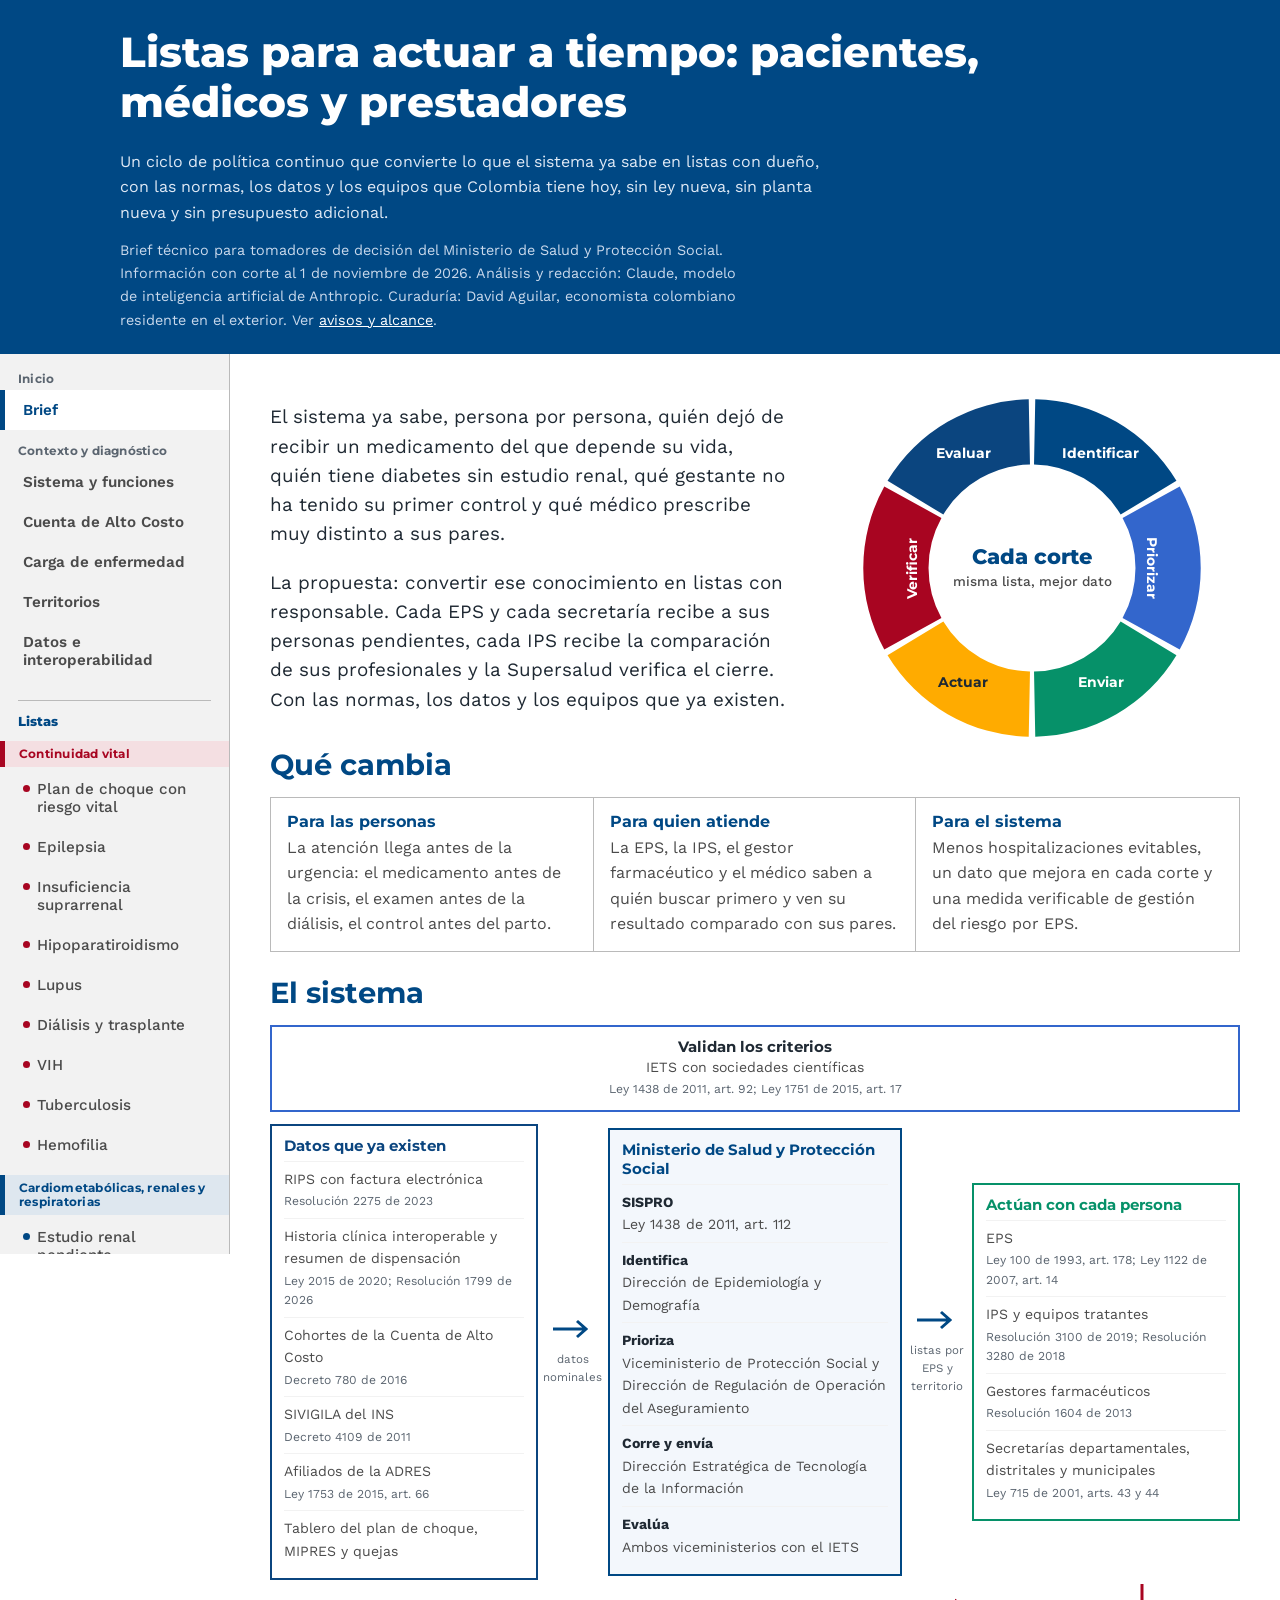
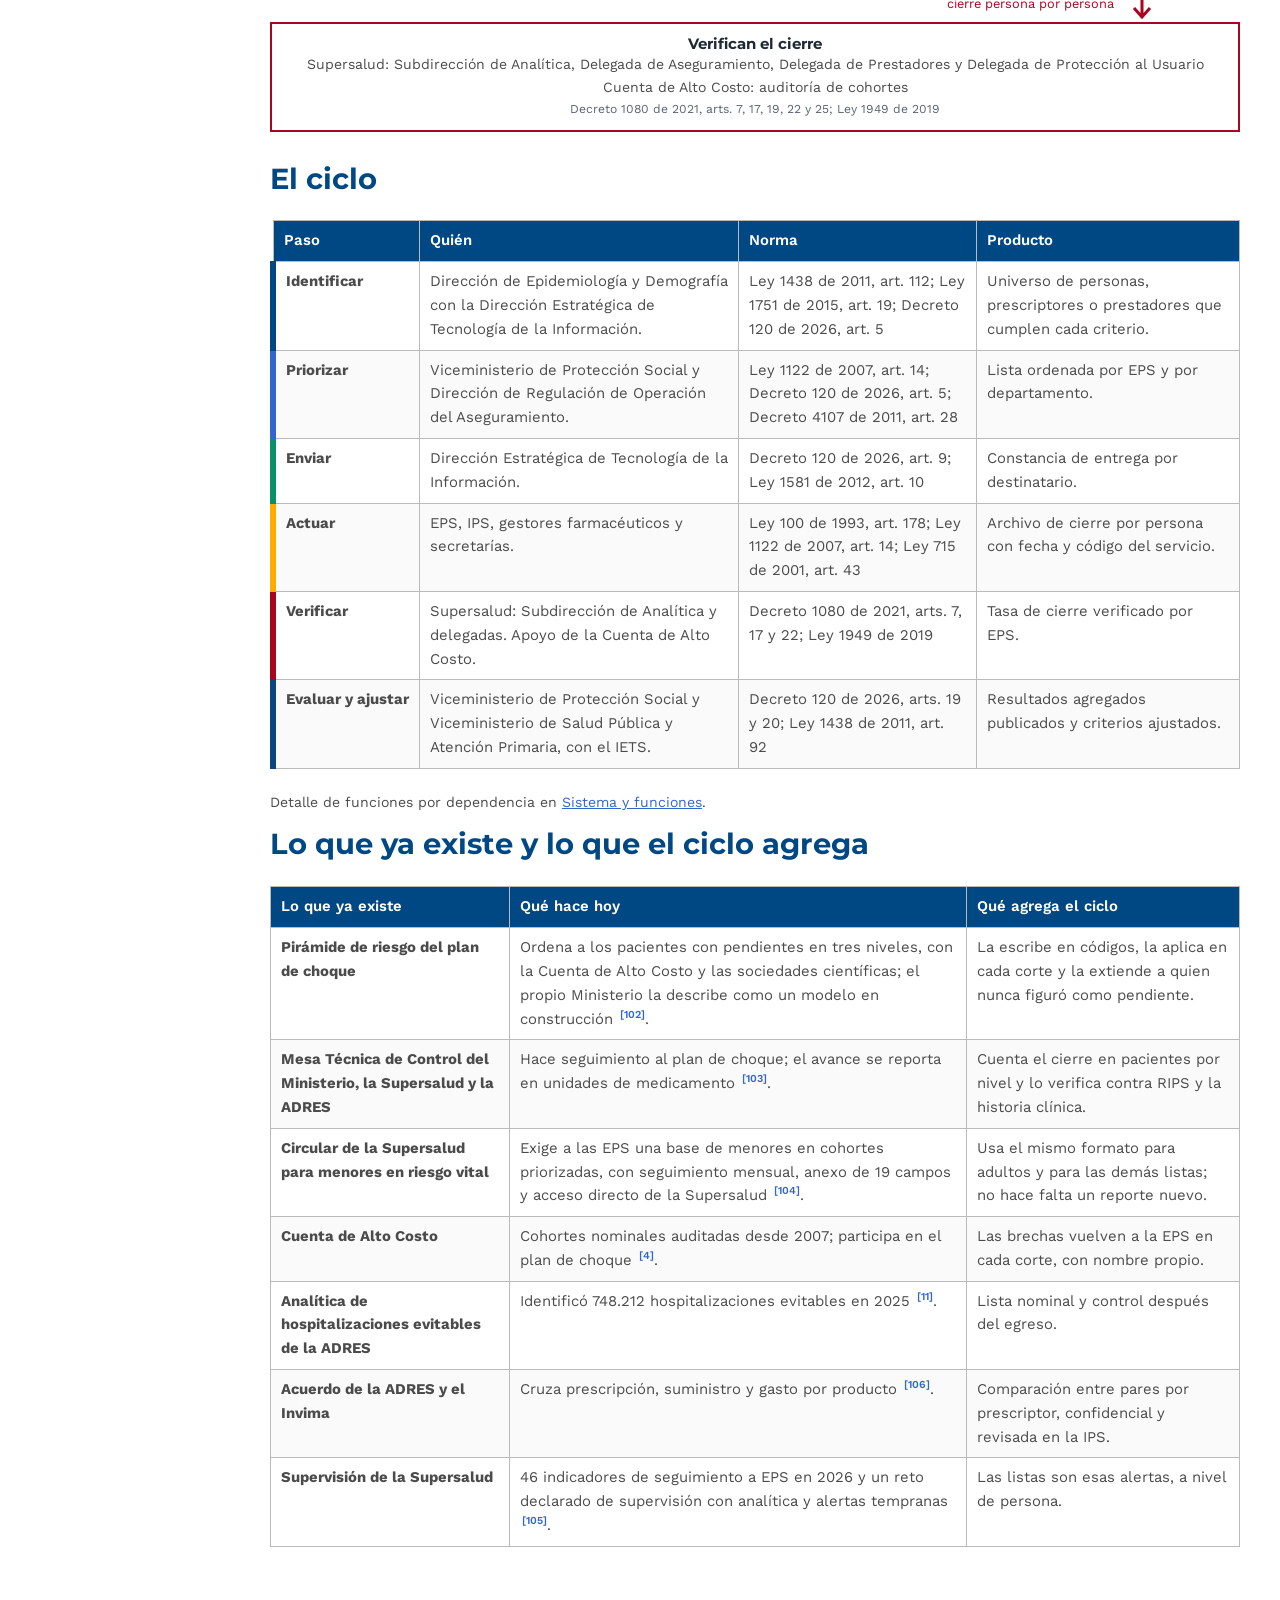
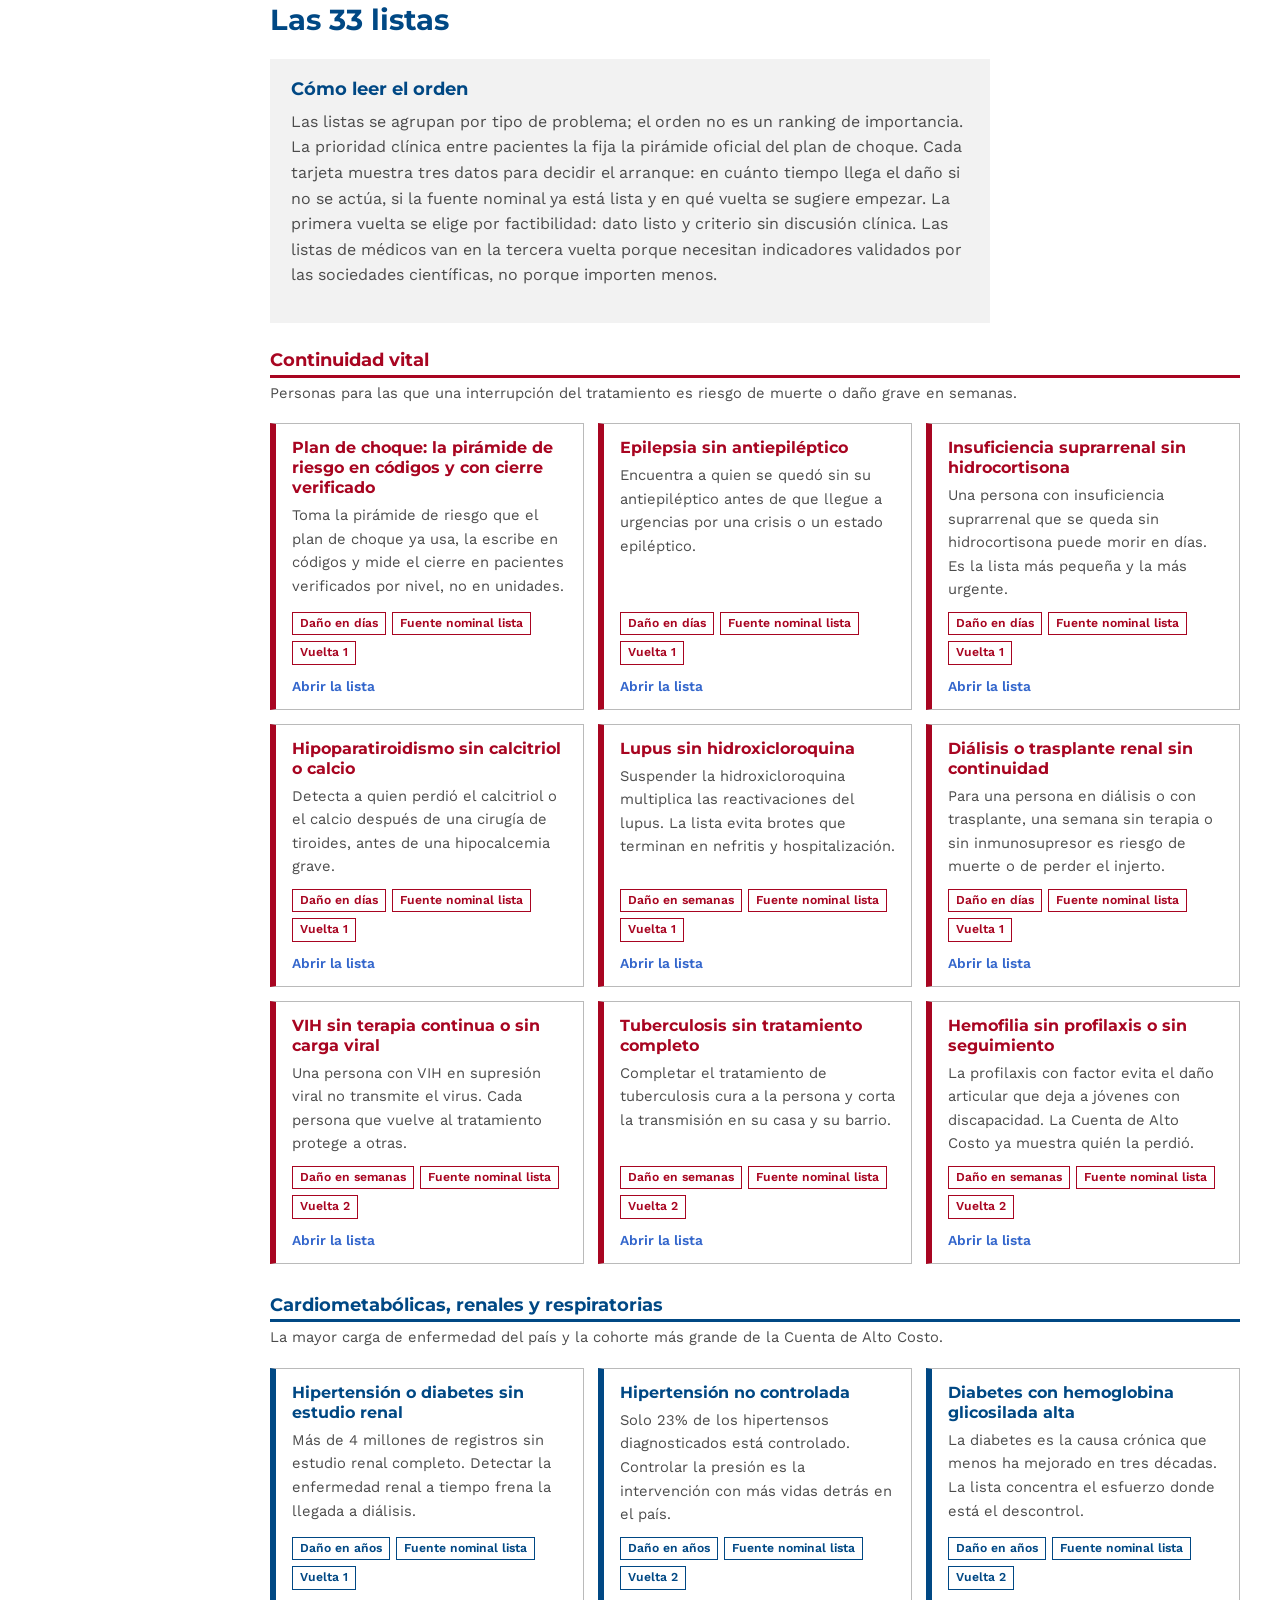
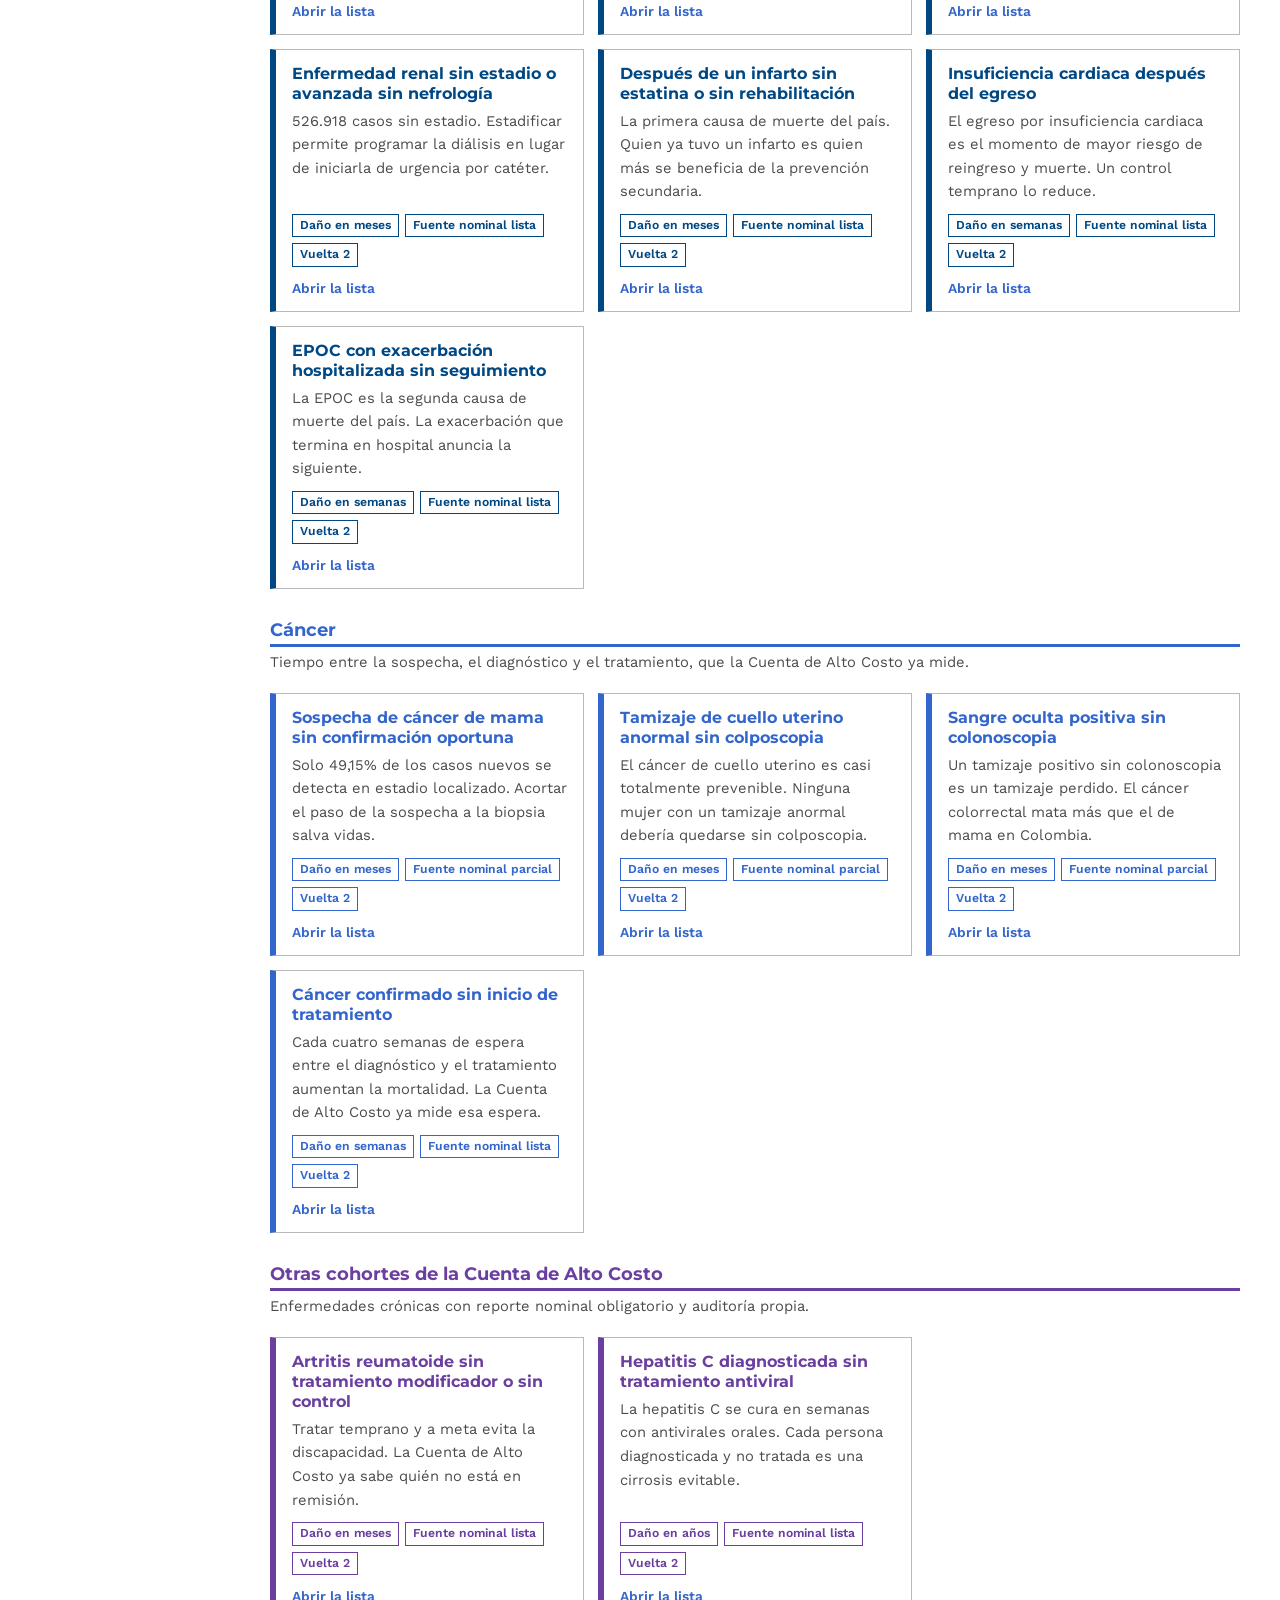
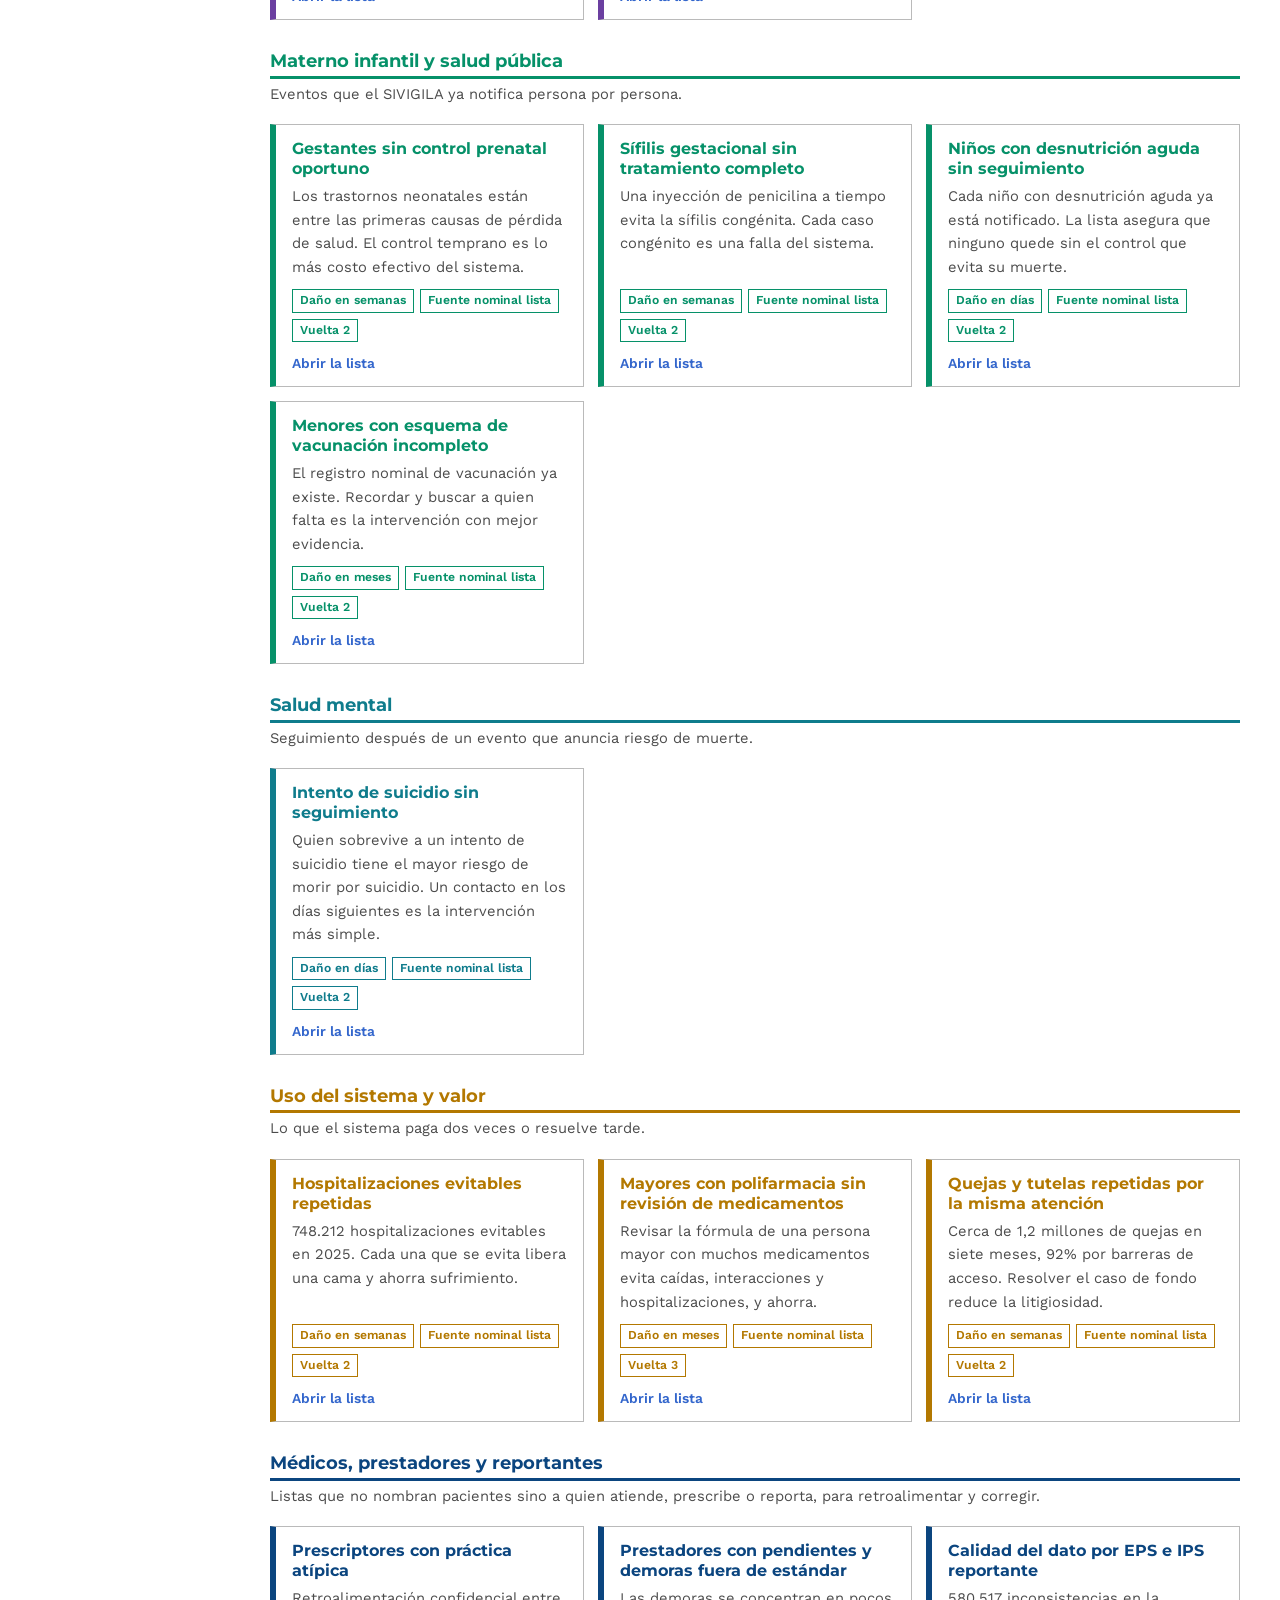
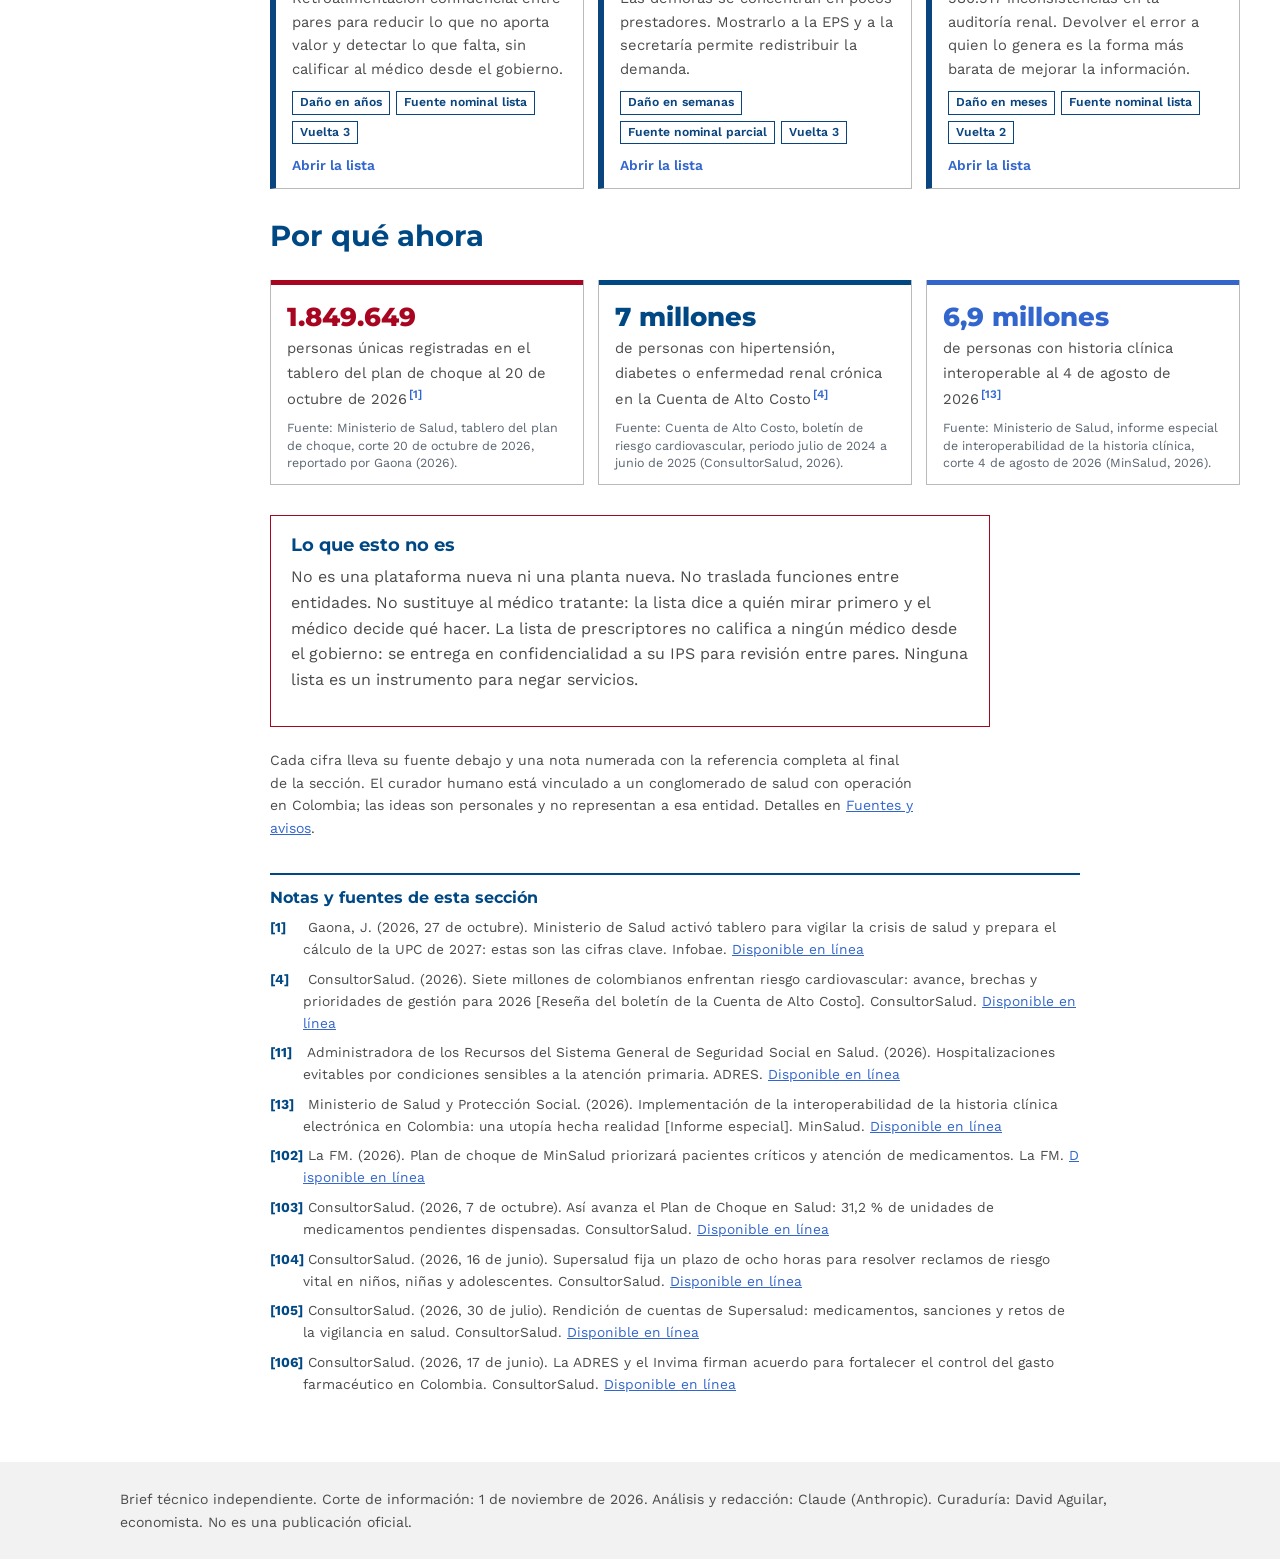
==== commit 91abdb08: "Barra lateral con grupos de listas en colores claros y título del sistema Co-Authored-By: Claude Opu" ====
--- a/index.html
+++ b/index.html
@@ -164,6 +164,11 @@
 .gh{margin:26px 0 2px;color:var(--k);border-bottom:3px solid var(--k);padding-bottom:4px}
 .gd{margin:4px 0 0;font-size:.92rem}
 td.n{text-align:right;white-space:nowrap}
+nav.tabs .nsup{font:800 .82rem Montserrat,sans-serif;color:var(--navy);margin:20px 18px 2px;padding-top:12px;border-top:1px solid var(--line)}
+nav.tabs .ngl{margin:10px 0 2px;padding:6px 14px;color:var(--k);background:color-mix(in srgb,var(--k) 13%,#fff);border-left:5px solid var(--k)}
+nav.tabs button.lb{position:relative;padding-left:32px;font-weight:500}
+nav.tabs button.lb::before{content:"";position:absolute;left:18px;top:1.05em;width:7px;height:7px;border-radius:50%;background:var(--k)}
+nav.tabs button.lb[aria-selected="true"]{border-left-color:var(--k);font-weight:600;color:var(--k)}
 .chips{display:flex;flex-wrap:wrap;gap:6px;margin:10px 0 0}
 .lc .chips span,.chips span{flex:none;font-size:.76rem;font-weight:600;color:var(--k,var(--navy));border:1px solid currentColor;padding:1px 7px;background:#fff}
 .lsec .chips{margin:0 0 14px}
@@ -206,7 +211,7 @@
 <p>Un ciclo de política continuo que convierte lo que el sistema ya sabe en listas con dueño, con las normas, los datos y los equipos que Colombia tiene hoy, sin ley nueva, sin planta nueva y sin presupuesto adicional.</p>
 <p class="by">Brief técnico para tomadores de decisión del Ministerio de Salud y Protección Social. Información con corte al 1 de noviembre de 2026. Análisis y redacción: Claude, modelo de inteligencia artificial de Anthropic. Curaduría: David Aguilar, economista colombiano residente en el exterior. Ver <a href="#avisos" style="color:#fff" data-go="avisos">avisos y alcance</a>.</p>
 </div></header>
-<div class="layout"><nav class="tabs" aria-label="Secciones del brief"><button class="menu" aria-expanded="false" aria-controls="navlist">Secciones del brief</button><div class="wrap" id="navlist" role="tablist"><p class="ng">Inicio</p><button role="tab" data-t="brief">Brief</button><p class="ng">Contexto y diagnóstico</p><button role="tab" data-t="sistema">Sistema y funciones</button><button role="tab" data-t="cac">Cuenta de Alto Costo</button><button role="tab" data-t="carga">Carga de enfermedad</button><button role="tab" data-t="territorios">Territorios</button><button role="tab" data-t="datos">Datos e interoperabilidad</button><p class="ng">Continuidad vital</p><button role="tab" data-t="l-pdc">Plan de choque con riesgo vital</button><button role="tab" data-t="l-epi">Epilepsia</button><button role="tab" data-t="l-sup">Insuficiencia suprarrenal</button><button role="tab" data-t="l-hipo">Hipoparatiroidismo</button><button role="tab" data-t="l-lup">Lupus</button><button role="tab" data-t="l-trr">Diálisis y trasplante</button><button role="tab" data-t="l-vih">VIH</button><button role="tab" data-t="l-tb">Tuberculosis</button><button role="tab" data-t="l-hem">Hemofilia</button><p class="ng">Cardiometabólicas, renales y respiratorias</p><button role="tab" data-t="l-renal0">Estudio renal pendiente</button><button role="tab" data-t="l-hta">Hipertensión no controlada</button><button role="tab" data-t="l-dm">Diabetes no controlada</button><button role="tab" data-t="l-erc">Enfermedad renal avanzada</button><button role="tab" data-t="l-iam">Después del infarto</button><button role="tab" data-t="l-ic">Insuficiencia cardiaca</button><button role="tab" data-t="l-epoc">EPOC</button><p class="ng">Cáncer</p><button role="tab" data-t="l-mama">Cáncer de mama</button><button role="tab" data-t="l-cervix">Cuello uterino</button><button role="tab" data-t="l-crc">Colon y recto</button><button role="tab" data-t="l-onco">Inicio de tratamiento</button><p class="ng">Otras cohortes de la Cuenta de Alto Costo</p><button role="tab" data-t="l-ar">Artritis reumatoide</button><button role="tab" data-t="l-vhc">Hepatitis C</button><p class="ng">Materno infantil y salud pública</p><button role="tab" data-t="l-gest">Gestantes</button><button role="tab" data-t="l-sif">Sífilis gestacional</button><button role="tab" data-t="l-desn">Desnutrición aguda</button><button role="tab" data-t="l-vac">Vacunación</button><p class="ng">Salud mental</p><button role="tab" data-t="l-sui">Intento de suicidio</button><p class="ng">Uso del sistema y valor</p><button role="tab" data-t="l-hosp">Hospitalizaciones evitables</button><button role="tab" data-t="l-poli">Polifarmacia</button><button role="tab" data-t="l-quej">Quejas repetidas</button><p class="ng">Médicos, prestadores y reportantes</p><button role="tab" data-t="l-presc">Prescriptores atípicos</button><button role="tab" data-t="l-ips">Prestadores con demoras</button><button role="tab" data-t="l-dato">Calidad del dato</button><p class="ng">Instrumentos</p><button role="tab" data-t="supersalud">Supersalud</button><button role="tab" data-t="juridica">Base jurídica</button><button role="tab" data-t="dofa">DOFA</button><button role="tab" data-t="mundo">Otros países</button><button role="tab" data-t="evidencia">Evidencia</button><button role="tab" data-t="ruta">Ruta</button><button role="tab" data-t="avisos">Fuentes y avisos</button></div></nav><main>
+<div class="layout"><nav class="tabs" aria-label="Secciones del brief"><button class="menu" aria-expanded="false" aria-controls="navlist">Secciones del brief</button><div class="wrap" id="navlist" role="tablist"><p class="ng">Inicio</p><button role="tab" data-t="brief">Brief</button><p class="ng">Contexto y diagnóstico</p><button role="tab" data-t="sistema">Sistema y funciones</button><button role="tab" data-t="cac">Cuenta de Alto Costo</button><button role="tab" data-t="carga">Carga de enfermedad</button><button role="tab" data-t="territorios">Territorios</button><button role="tab" data-t="datos">Datos e interoperabilidad</button><p class="nsup">Listas</p><p class="ng ngl" style="--k:var(--red)">Continuidad vital</p><button role="tab" data-t="l-pdc" class="lb" style="--k:var(--red)">Plan de choque con riesgo vital</button><button role="tab" data-t="l-epi" class="lb" style="--k:var(--red)">Epilepsia</button><button role="tab" data-t="l-sup" class="lb" style="--k:var(--red)">Insuficiencia suprarrenal</button><button role="tab" data-t="l-hipo" class="lb" style="--k:var(--red)">Hipoparatiroidismo</button><button role="tab" data-t="l-lup" class="lb" style="--k:var(--red)">Lupus</button><button role="tab" data-t="l-trr" class="lb" style="--k:var(--red)">Diálisis y trasplante</button><button role="tab" data-t="l-vih" class="lb" style="--k:var(--red)">VIH</button><button role="tab" data-t="l-tb" class="lb" style="--k:var(--red)">Tuberculosis</button><button role="tab" data-t="l-hem" class="lb" style="--k:var(--red)">Hemofilia</button><p class="ng ngl" style="--k:var(--navy)">Cardiometabólicas, renales y respiratorias</p><button role="tab" data-t="l-renal0" class="lb" style="--k:var(--navy)">Estudio renal pendiente</button><button role="tab" data-t="l-hta" class="lb" style="--k:var(--navy)">Hipertensión no controlada</button><button role="tab" data-t="l-dm" class="lb" style="--k:var(--navy)">Diabetes no controlada</button><button role="tab" data-t="l-erc" class="lb" style="--k:var(--navy)">Enfermedad renal avanzada</button><button role="tab" data-t="l-iam" class="lb" style="--k:var(--navy)">Después del infarto</button><button role="tab" data-t="l-ic" class="lb" style="--k:var(--navy)">Insuficiencia cardiaca</button><button role="tab" data-t="l-epoc" class="lb" style="--k:var(--navy)">EPOC</button><p class="ng ngl" style="--k:var(--blue)">Cáncer</p><button role="tab" data-t="l-mama" class="lb" style="--k:var(--blue)">Cáncer de mama</button><button role="tab" data-t="l-cervix" class="lb" style="--k:var(--blue)">Cuello uterino</button><button role="tab" data-t="l-crc" class="lb" style="--k:var(--blue)">Colon y recto</button><button role="tab" data-t="l-onco" class="lb" style="--k:var(--blue)">Inicio de tratamiento</button><p class="ng ngl" style="--k:#6B3FA0">Otras cohortes de la Cuenta de Alto Costo</p><button role="tab" data-t="l-ar" class="lb" style="--k:#6B3FA0">Artritis reumatoide</button><button role="tab" data-t="l-vhc" class="lb" style="--k:#6B3FA0">Hepatitis C</button><p class="ng ngl" style="--k:var(--green)">Materno infantil y salud pública</p><button role="tab" data-t="l-gest" class="lb" style="--k:var(--green)">Gestantes</button><button role="tab" data-t="l-sif" class="lb" style="--k:var(--green)">Sífilis gestacional</button><button role="tab" data-t="l-desn" class="lb" style="--k:var(--green)">Desnutrición aguda</button><button role="tab" data-t="l-vac" class="lb" style="--k:var(--green)">Vacunación</button><p class="ng ngl" style="--k:#0F7C8C">Salud mental</p><button role="tab" data-t="l-sui" class="lb" style="--k:#0F7C8C">Intento de suicidio</button><p class="ng ngl" style="--k:#B37800">Uso del sistema y valor</p><button role="tab" data-t="l-hosp" class="lb" style="--k:#B37800">Hospitalizaciones evitables</button><button role="tab" data-t="l-poli" class="lb" style="--k:#B37800">Polifarmacia</button><button role="tab" data-t="l-quej" class="lb" style="--k:#B37800">Quejas repetidas</button><p class="ng ngl" style="--k:var(--deep)">Médicos, prestadores y reportantes</p><button role="tab" data-t="l-presc" class="lb" style="--k:var(--deep)">Prescriptores atípicos</button><button role="tab" data-t="l-ips" class="lb" style="--k:var(--deep)">Prestadores con demoras</button><button role="tab" data-t="l-dato" class="lb" style="--k:var(--deep)">Calidad del dato</button><p class="nsup">Instrumentos</p><p class="ng">Supersalud, normas y fuentes</p><button role="tab" data-t="supersalud">Supersalud</button><button role="tab" data-t="juridica">Base jurídica</button><button role="tab" data-t="dofa">DOFA</button><button role="tab" data-t="mundo">Otros países</button><button role="tab" data-t="evidencia">Evidencia</button><button role="tab" data-t="ruta">Ruta</button><button role="tab" data-t="avisos">Fuentes y avisos</button></div></nav><main>
 <section id="brief" class="on" role="tabpanel"><div class="wrap">
 <div class="hero"><div>
 <p class="lead">El sistema ya sabe, persona por persona, quién dejó de recibir un medicamento del que depende su vida, quién tiene diabetes sin estudio renal, qué gestante no ha tenido su primer control y qué médico prescribe muy distinto a sus pares.</p>
@@ -226,7 +231,7 @@
 <div><b>Para quien atiende</b>La EPS, la IPS, el gestor farmacéutico y el médico saben a quién buscar primero y ven su resultado comparado con sus pares.</div>
 <div><b>Para el sistema</b>Menos hospitalizaciones evitables, un dato que mejora en cada corte y una medida verificable de gestión del riesgo por EPS.</div>
 </div>
-<h2>El sistema en una página</h2>
+<h2>El sistema</h2>
 <div class="smap" role="img" aria-label="Mapa del sistema: los datos llegan a SISPRO, el Ministerio identifica, prioriza y envía listas a EPS, IPS, gestores farmacéuticos y secretarías; la Supersalud y la Cuenta de Alto Costo verifican; el IETS y las sociedades científicas validan criterios">
  <div class="sm-top"><b>Validan los criterios</b><span>IETS con sociedades científicas</span><small>Ley 1438 de 2011, art. 92; Ley 1751 de 2015, art. 17</small></div>
  <div class="sm-row">
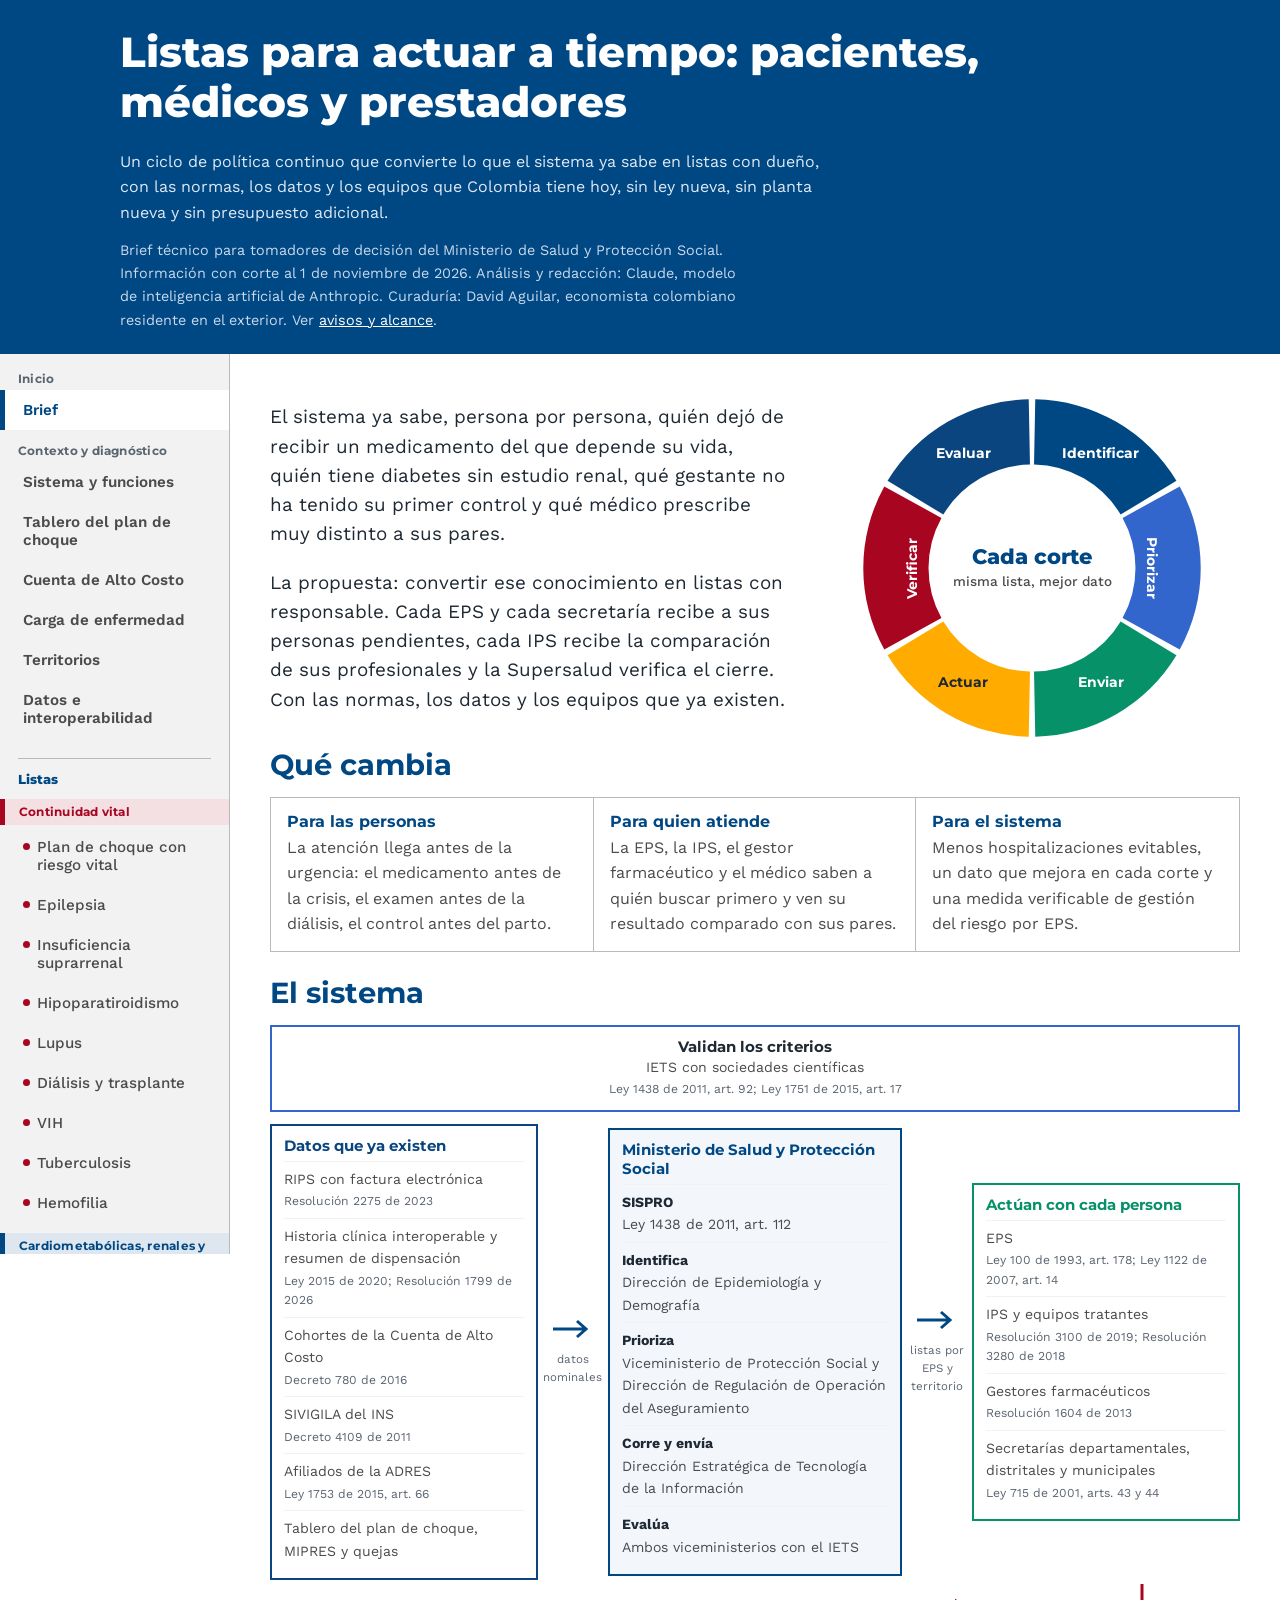
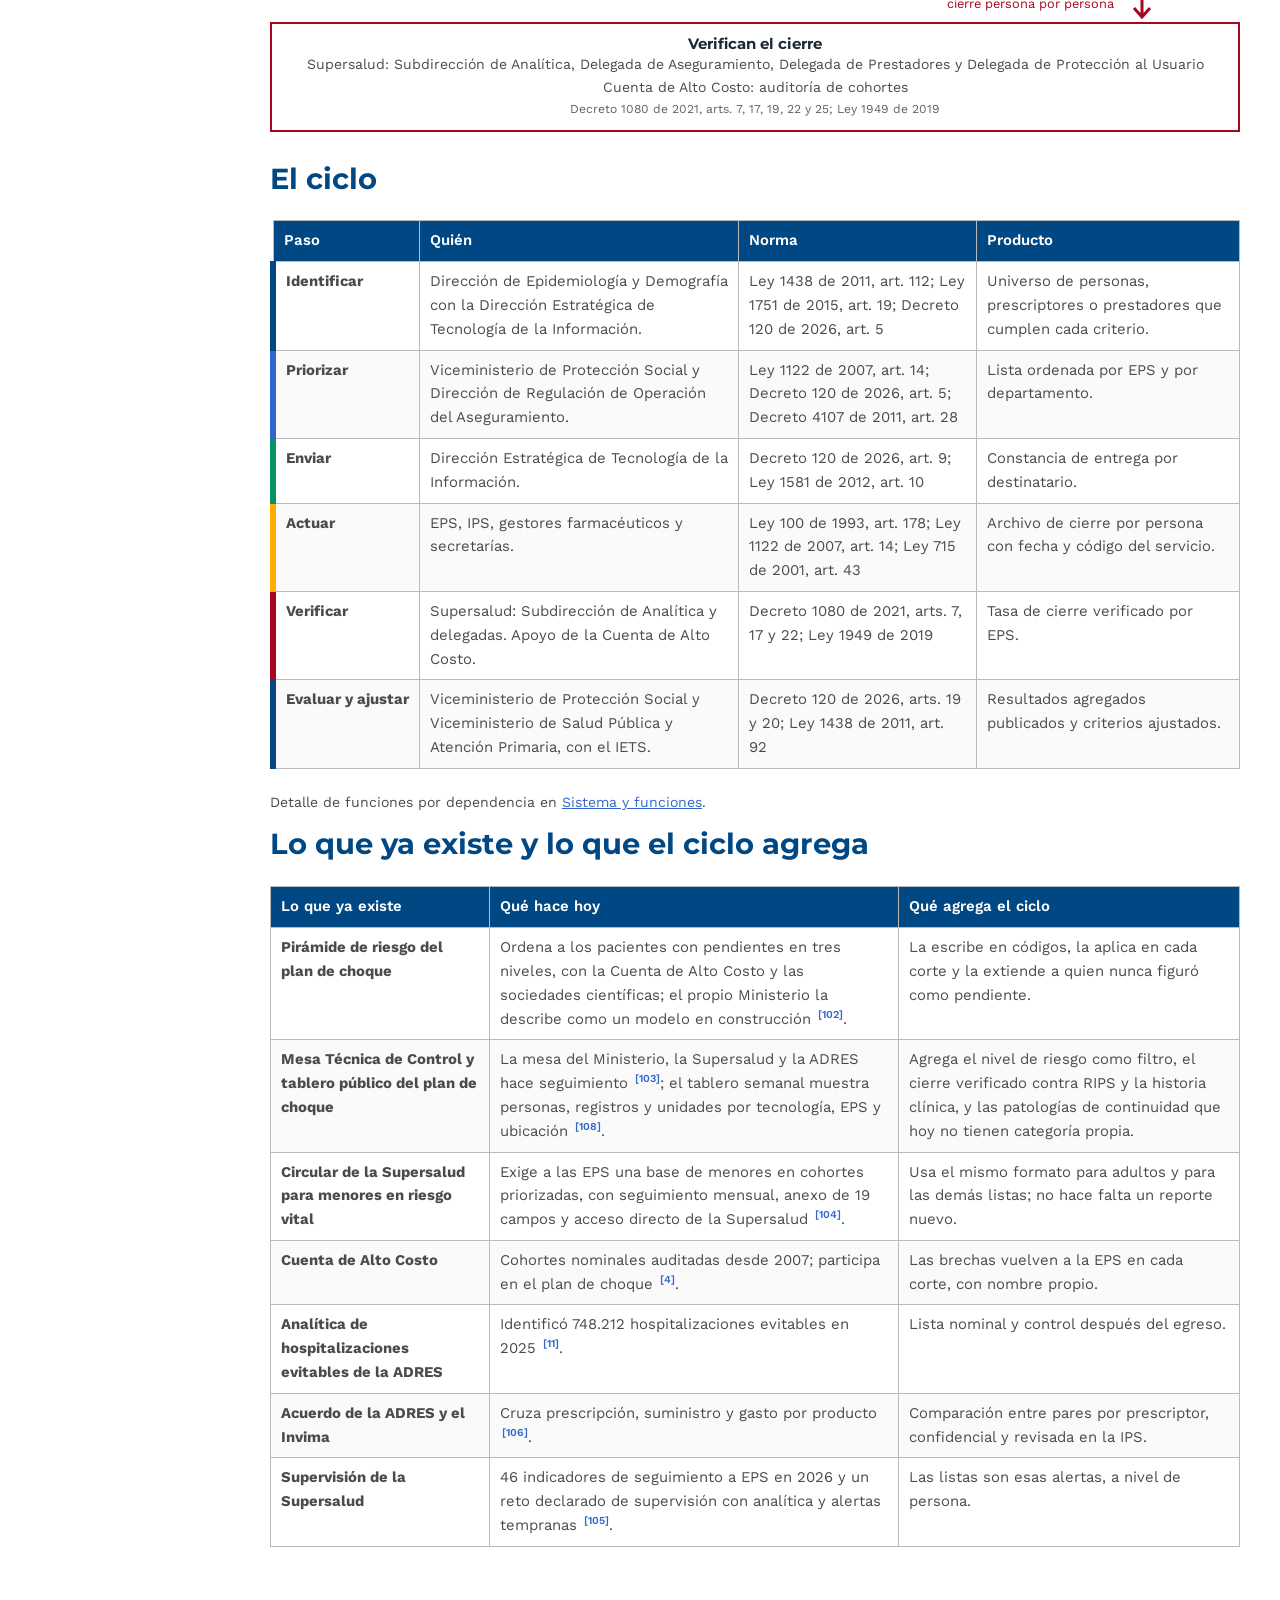
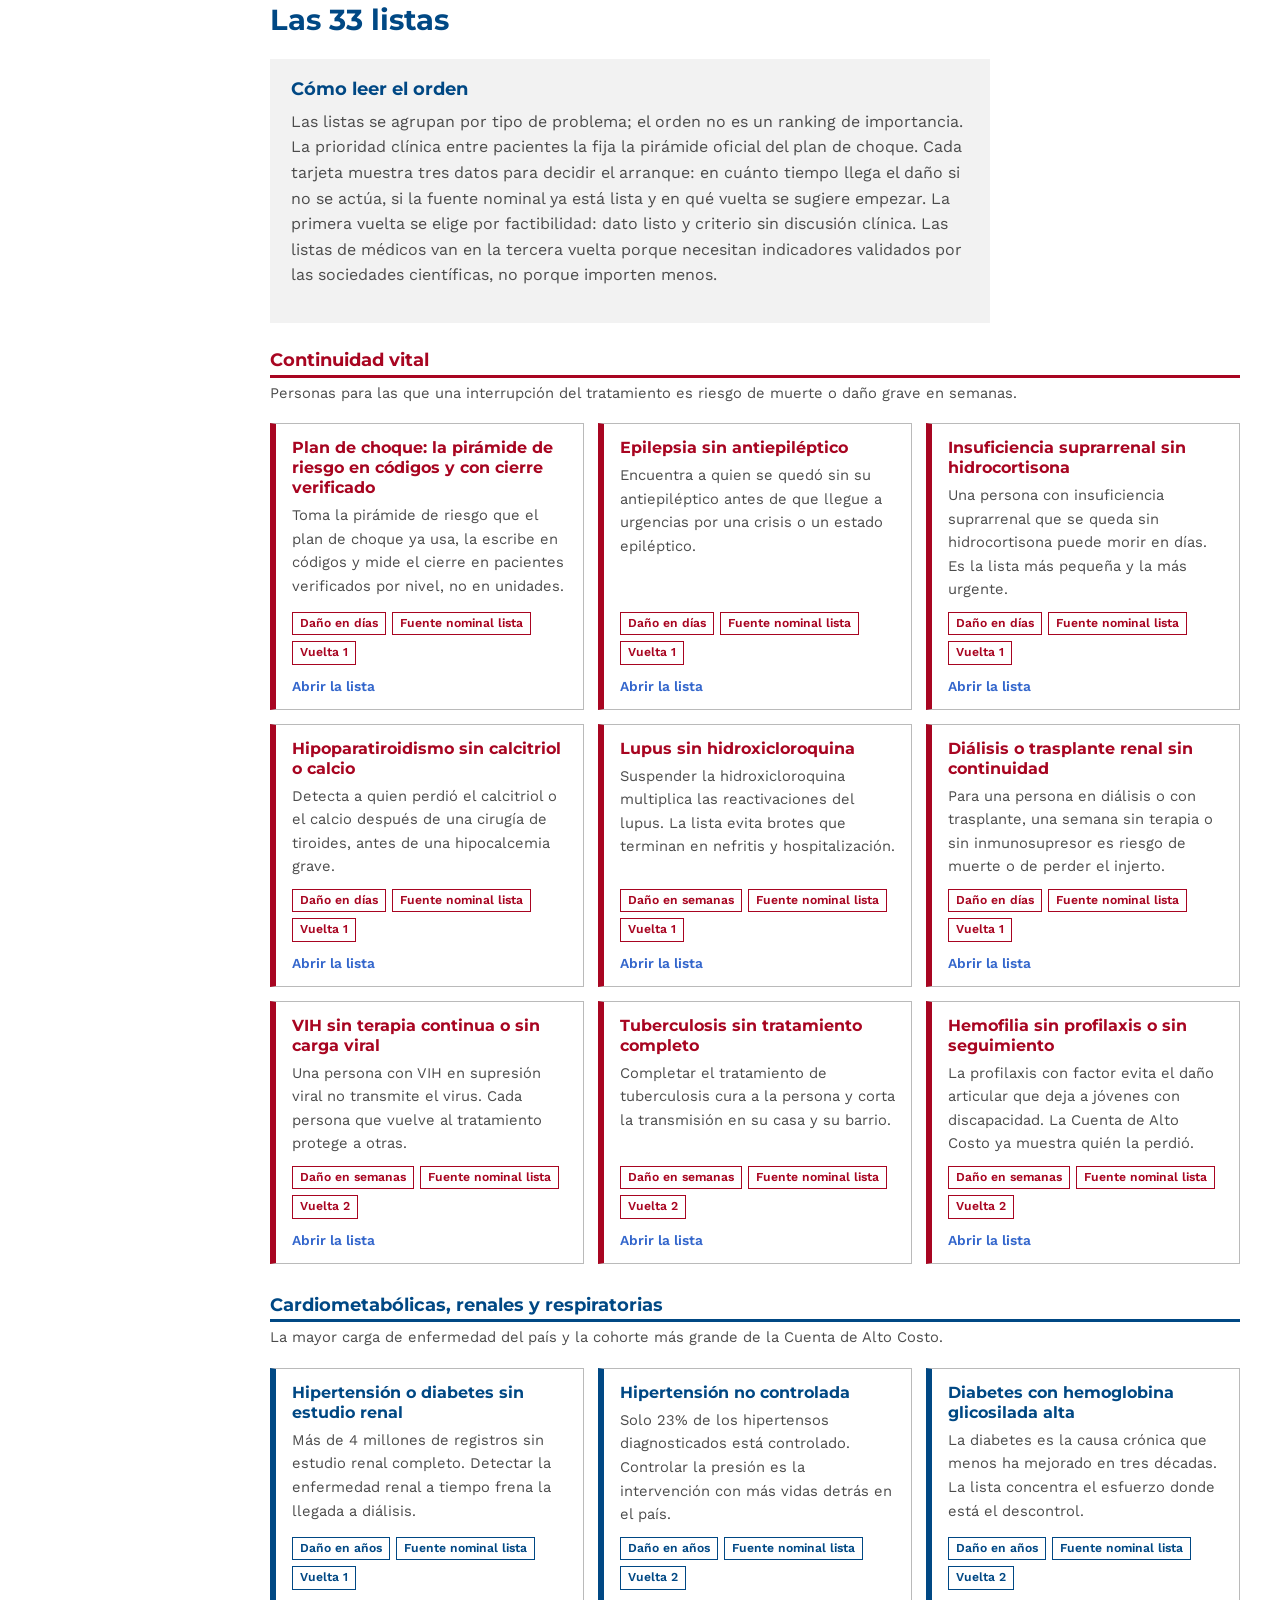
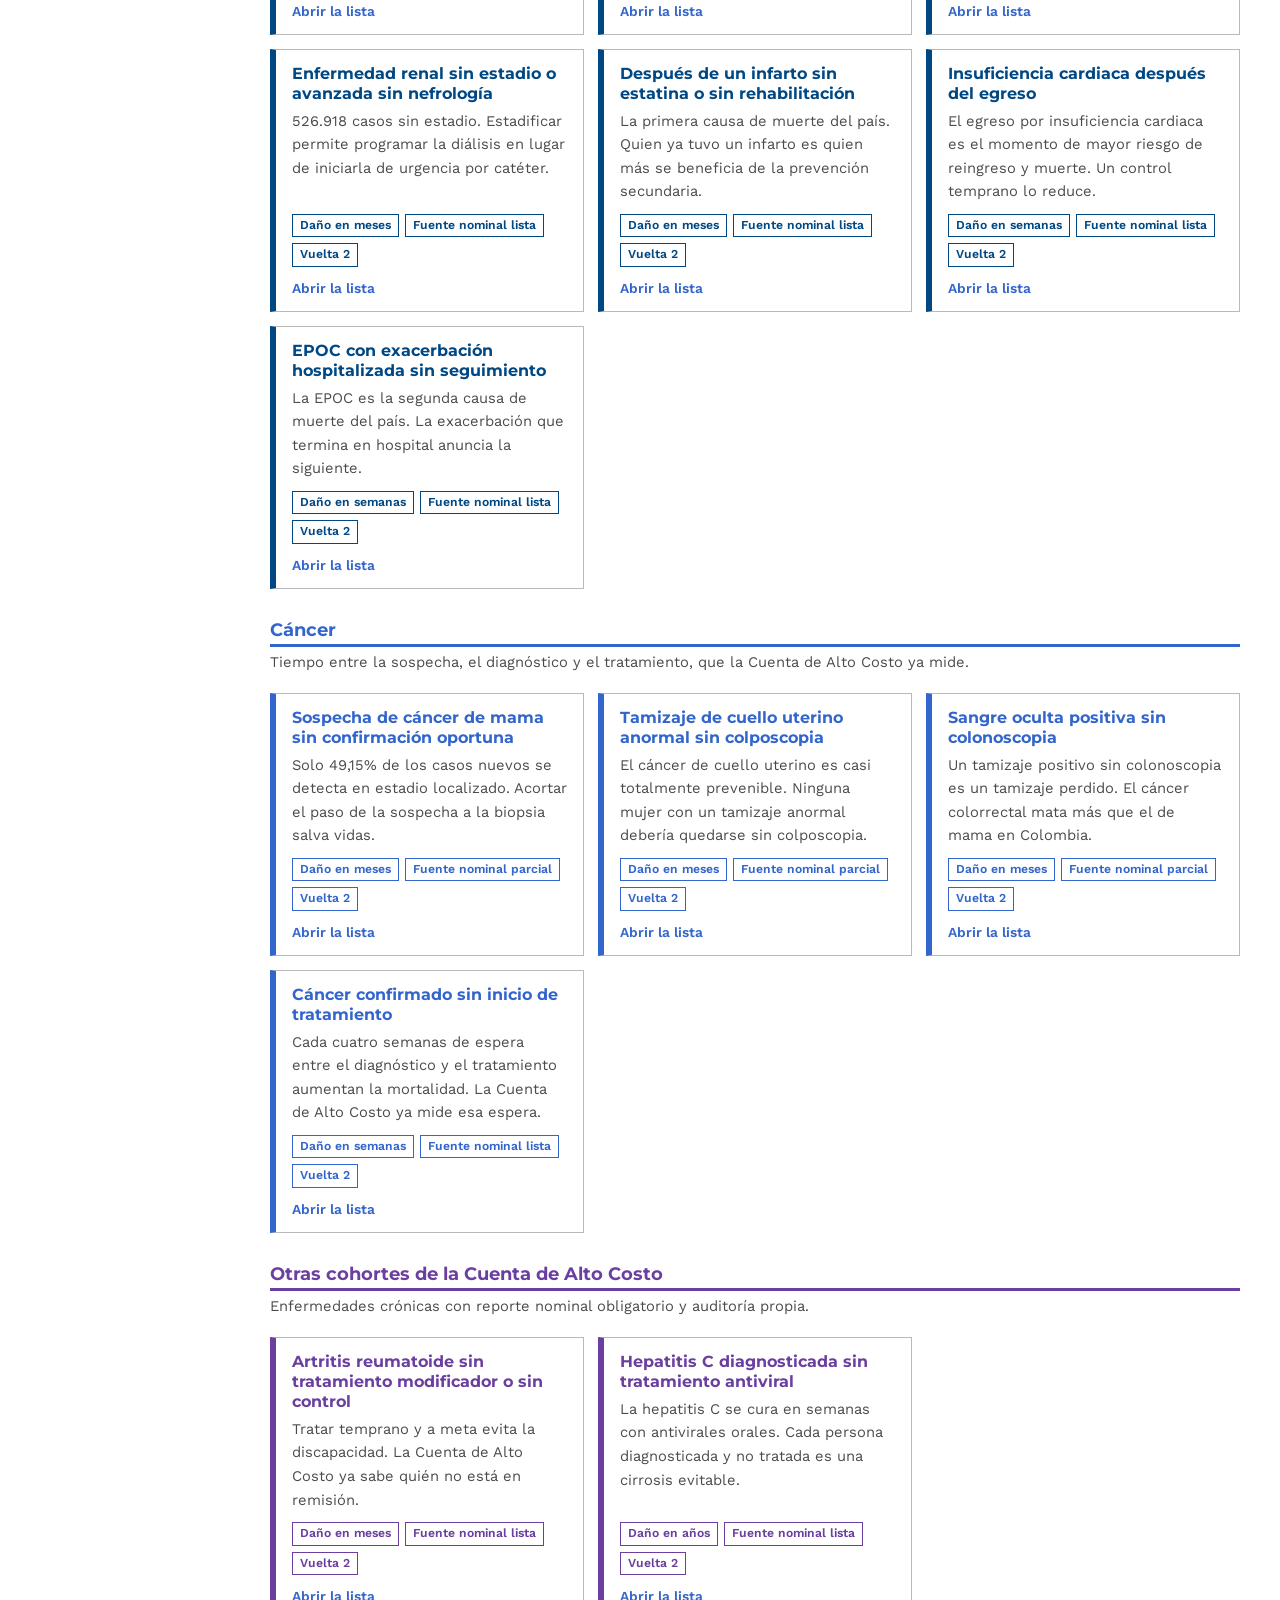
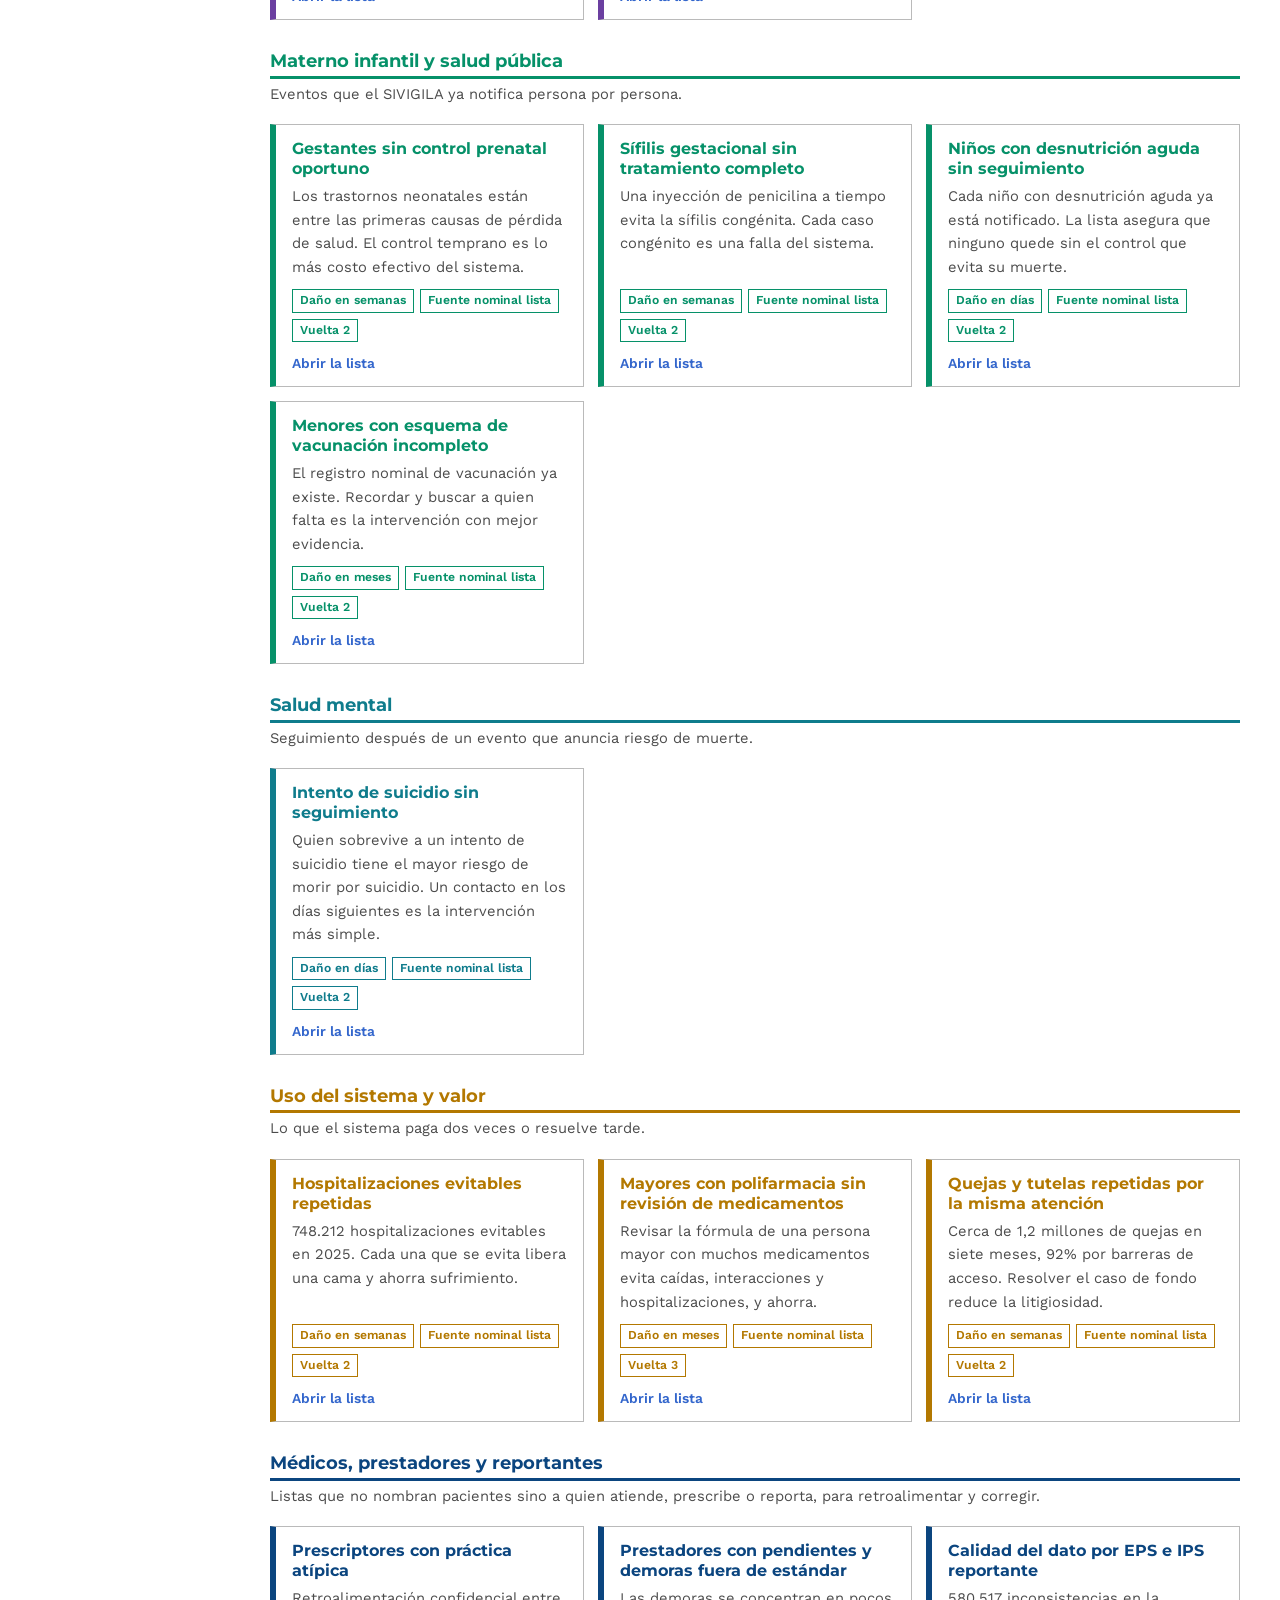
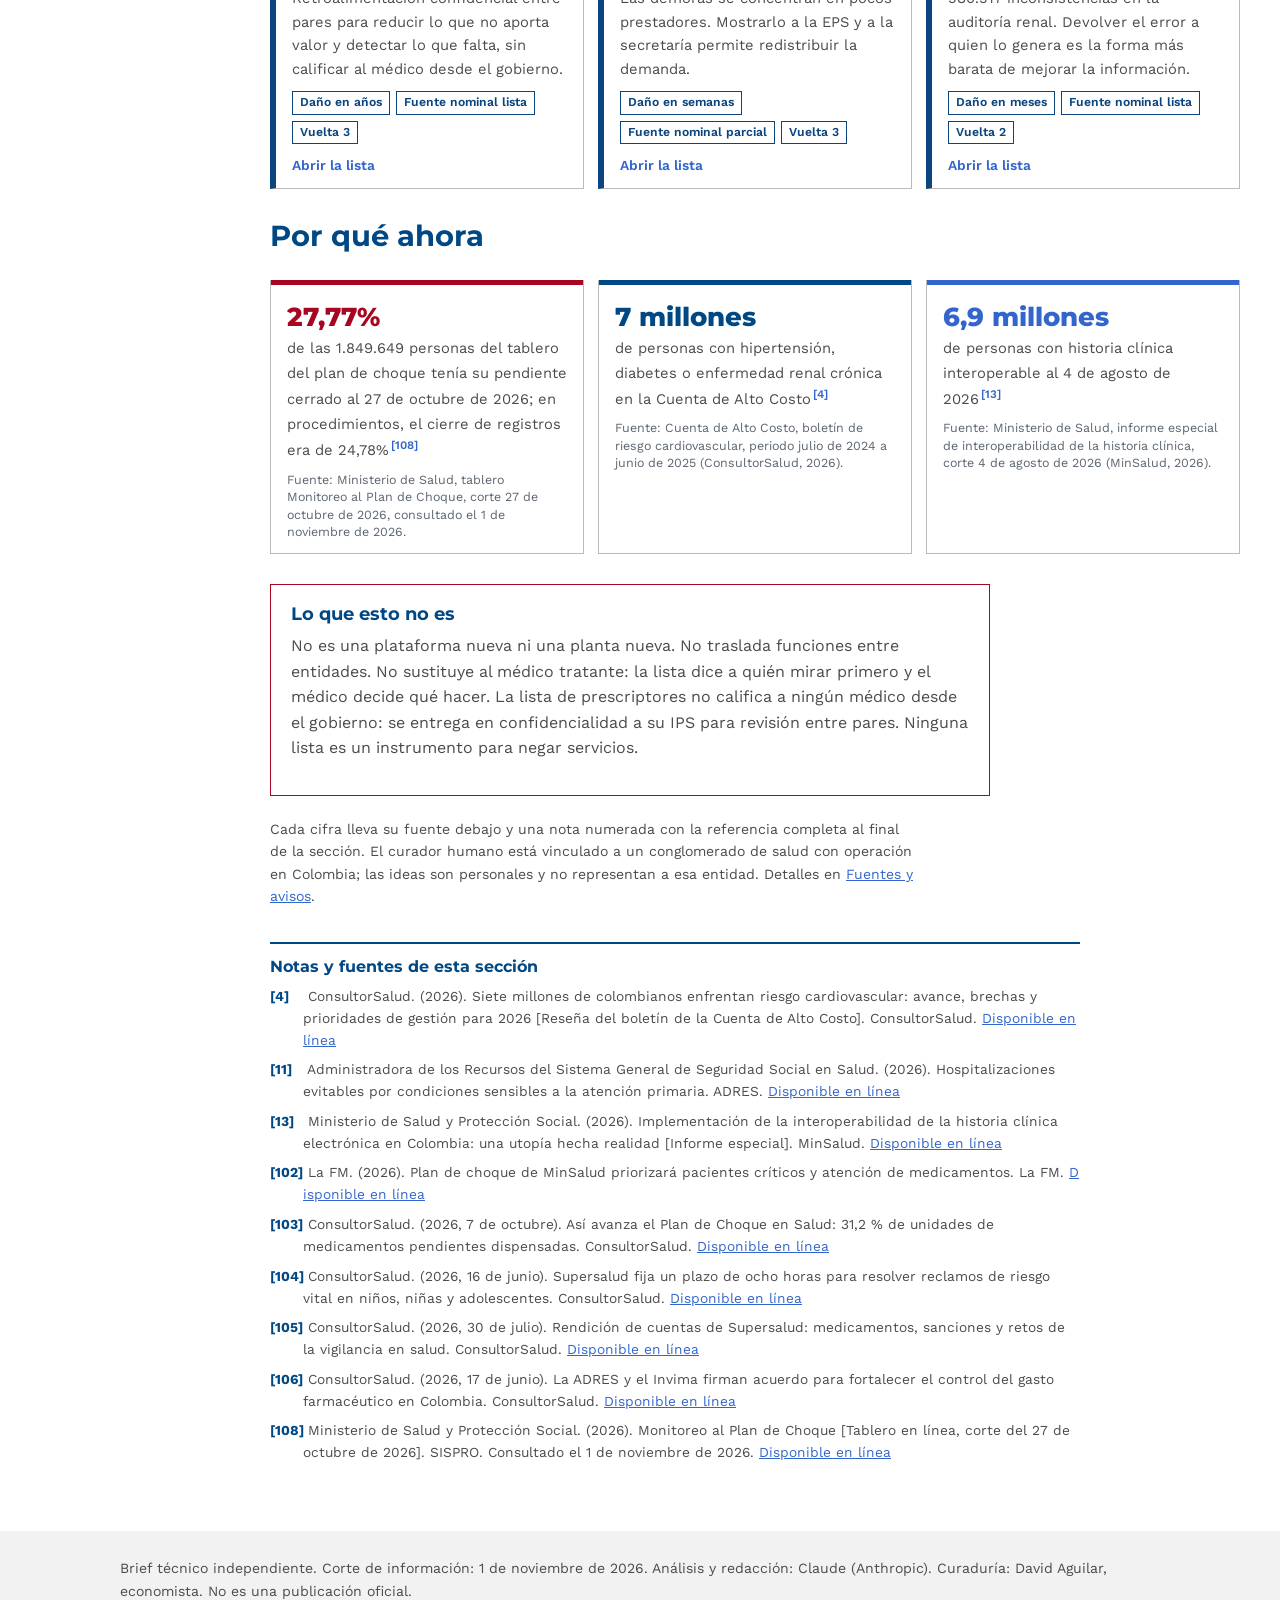
==== commit f44085ae: "Pestaña del tablero del plan de choque con cifras del corte del 27 de octubre y su evolución; listas" ====
--- a/index.html
+++ b/index.html
@@ -211,7 +211,7 @@
 <p>Un ciclo de política continuo que convierte lo que el sistema ya sabe en listas con dueño, con las normas, los datos y los equipos que Colombia tiene hoy, sin ley nueva, sin planta nueva y sin presupuesto adicional.</p>
 <p class="by">Brief técnico para tomadores de decisión del Ministerio de Salud y Protección Social. Información con corte al 1 de noviembre de 2026. Análisis y redacción: Claude, modelo de inteligencia artificial de Anthropic. Curaduría: David Aguilar, economista colombiano residente en el exterior. Ver <a href="#avisos" style="color:#fff" data-go="avisos">avisos y alcance</a>.</p>
 </div></header>
-<div class="layout"><nav class="tabs" aria-label="Secciones del brief"><button class="menu" aria-expanded="false" aria-controls="navlist">Secciones del brief</button><div class="wrap" id="navlist" role="tablist"><p class="ng">Inicio</p><button role="tab" data-t="brief">Brief</button><p class="ng">Contexto y diagnóstico</p><button role="tab" data-t="sistema">Sistema y funciones</button><button role="tab" data-t="cac">Cuenta de Alto Costo</button><button role="tab" data-t="carga">Carga de enfermedad</button><button role="tab" data-t="territorios">Territorios</button><button role="tab" data-t="datos">Datos e interoperabilidad</button><p class="nsup">Listas</p><p class="ng ngl" style="--k:var(--red)">Continuidad vital</p><button role="tab" data-t="l-pdc" class="lb" style="--k:var(--red)">Plan de choque con riesgo vital</button><button role="tab" data-t="l-epi" class="lb" style="--k:var(--red)">Epilepsia</button><button role="tab" data-t="l-sup" class="lb" style="--k:var(--red)">Insuficiencia suprarrenal</button><button role="tab" data-t="l-hipo" class="lb" style="--k:var(--red)">Hipoparatiroidismo</button><button role="tab" data-t="l-lup" class="lb" style="--k:var(--red)">Lupus</button><button role="tab" data-t="l-trr" class="lb" style="--k:var(--red)">Diálisis y trasplante</button><button role="tab" data-t="l-vih" class="lb" style="--k:var(--red)">VIH</button><button role="tab" data-t="l-tb" class="lb" style="--k:var(--red)">Tuberculosis</button><button role="tab" data-t="l-hem" class="lb" style="--k:var(--red)">Hemofilia</button><p class="ng ngl" style="--k:var(--navy)">Cardiometabólicas, renales y respiratorias</p><button role="tab" data-t="l-renal0" class="lb" style="--k:var(--navy)">Estudio renal pendiente</button><button role="tab" data-t="l-hta" class="lb" style="--k:var(--navy)">Hipertensión no controlada</button><button role="tab" data-t="l-dm" class="lb" style="--k:var(--navy)">Diabetes no controlada</button><button role="tab" data-t="l-erc" class="lb" style="--k:var(--navy)">Enfermedad renal avanzada</button><button role="tab" data-t="l-iam" class="lb" style="--k:var(--navy)">Después del infarto</button><button role="tab" data-t="l-ic" class="lb" style="--k:var(--navy)">Insuficiencia cardiaca</button><button role="tab" data-t="l-epoc" class="lb" style="--k:var(--navy)">EPOC</button><p class="ng ngl" style="--k:var(--blue)">Cáncer</p><button role="tab" data-t="l-mama" class="lb" style="--k:var(--blue)">Cáncer de mama</button><button role="tab" data-t="l-cervix" class="lb" style="--k:var(--blue)">Cuello uterino</button><button role="tab" data-t="l-crc" class="lb" style="--k:var(--blue)">Colon y recto</button><button role="tab" data-t="l-onco" class="lb" style="--k:var(--blue)">Inicio de tratamiento</button><p class="ng ngl" style="--k:#6B3FA0">Otras cohortes de la Cuenta de Alto Costo</p><button role="tab" data-t="l-ar" class="lb" style="--k:#6B3FA0">Artritis reumatoide</button><button role="tab" data-t="l-vhc" class="lb" style="--k:#6B3FA0">Hepatitis C</button><p class="ng ngl" style="--k:var(--green)">Materno infantil y salud pública</p><button role="tab" data-t="l-gest" class="lb" style="--k:var(--green)">Gestantes</button><button role="tab" data-t="l-sif" class="lb" style="--k:var(--green)">Sífilis gestacional</button><button role="tab" data-t="l-desn" class="lb" style="--k:var(--green)">Desnutrición aguda</button><button role="tab" data-t="l-vac" class="lb" style="--k:var(--green)">Vacunación</button><p class="ng ngl" style="--k:#0F7C8C">Salud mental</p><button role="tab" data-t="l-sui" class="lb" style="--k:#0F7C8C">Intento de suicidio</button><p class="ng ngl" style="--k:#B37800">Uso del sistema y valor</p><button role="tab" data-t="l-hosp" class="lb" style="--k:#B37800">Hospitalizaciones evitables</button><button role="tab" data-t="l-poli" class="lb" style="--k:#B37800">Polifarmacia</button><button role="tab" data-t="l-quej" class="lb" style="--k:#B37800">Quejas repetidas</button><p class="ng ngl" style="--k:var(--deep)">Médicos, prestadores y reportantes</p><button role="tab" data-t="l-presc" class="lb" style="--k:var(--deep)">Prescriptores atípicos</button><button role="tab" data-t="l-ips" class="lb" style="--k:var(--deep)">Prestadores con demoras</button><button role="tab" data-t="l-dato" class="lb" style="--k:var(--deep)">Calidad del dato</button><p class="nsup">Instrumentos</p><p class="ng">Supersalud, normas y fuentes</p><button role="tab" data-t="supersalud">Supersalud</button><button role="tab" data-t="juridica">Base jurídica</button><button role="tab" data-t="dofa">DOFA</button><button role="tab" data-t="mundo">Otros países</button><button role="tab" data-t="evidencia">Evidencia</button><button role="tab" data-t="ruta">Ruta</button><button role="tab" data-t="avisos">Fuentes y avisos</button></div></nav><main>
+<div class="layout"><nav class="tabs" aria-label="Secciones del brief"><button class="menu" aria-expanded="false" aria-controls="navlist">Secciones del brief</button><div class="wrap" id="navlist" role="tablist"><p class="ng">Inicio</p><button role="tab" data-t="brief">Brief</button><p class="ng">Contexto y diagnóstico</p><button role="tab" data-t="sistema">Sistema y funciones</button><button role="tab" data-t="tablero">Tablero del plan de choque</button><button role="tab" data-t="cac">Cuenta de Alto Costo</button><button role="tab" data-t="carga">Carga de enfermedad</button><button role="tab" data-t="territorios">Territorios</button><button role="tab" data-t="datos">Datos e interoperabilidad</button><p class="nsup">Listas</p><p class="ng ngl" style="--k:var(--red)">Continuidad vital</p><button role="tab" data-t="l-pdc" class="lb" style="--k:var(--red)">Plan de choque con riesgo vital</button><button role="tab" data-t="l-epi" class="lb" style="--k:var(--red)">Epilepsia</button><button role="tab" data-t="l-sup" class="lb" style="--k:var(--red)">Insuficiencia suprarrenal</button><button role="tab" data-t="l-hipo" class="lb" style="--k:var(--red)">Hipoparatiroidismo</button><button role="tab" data-t="l-lup" class="lb" style="--k:var(--red)">Lupus</button><button role="tab" data-t="l-trr" class="lb" style="--k:var(--red)">Diálisis y trasplante</button><button role="tab" data-t="l-vih" class="lb" style="--k:var(--red)">VIH</button><button role="tab" data-t="l-tb" class="lb" style="--k:var(--red)">Tuberculosis</button><button role="tab" data-t="l-hem" class="lb" style="--k:var(--red)">Hemofilia</button><p class="ng ngl" style="--k:var(--navy)">Cardiometabólicas, renales y respiratorias</p><button role="tab" data-t="l-renal0" class="lb" style="--k:var(--navy)">Estudio renal pendiente</button><button role="tab" data-t="l-hta" class="lb" style="--k:var(--navy)">Hipertensión no controlada</button><button role="tab" data-t="l-dm" class="lb" style="--k:var(--navy)">Diabetes no controlada</button><button role="tab" data-t="l-erc" class="lb" style="--k:var(--navy)">Enfermedad renal avanzada</button><button role="tab" data-t="l-iam" class="lb" style="--k:var(--navy)">Después del infarto</button><button role="tab" data-t="l-ic" class="lb" style="--k:var(--navy)">Insuficiencia cardiaca</button><button role="tab" data-t="l-epoc" class="lb" style="--k:var(--navy)">EPOC</button><p class="ng ngl" style="--k:var(--blue)">Cáncer</p><button role="tab" data-t="l-mama" class="lb" style="--k:var(--blue)">Cáncer de mama</button><button role="tab" data-t="l-cervix" class="lb" style="--k:var(--blue)">Cuello uterino</button><button role="tab" data-t="l-crc" class="lb" style="--k:var(--blue)">Colon y recto</button><button role="tab" data-t="l-onco" class="lb" style="--k:var(--blue)">Inicio de tratamiento</button><p class="ng ngl" style="--k:#6B3FA0">Otras cohortes de la Cuenta de Alto Costo</p><button role="tab" data-t="l-ar" class="lb" style="--k:#6B3FA0">Artritis reumatoide</button><button role="tab" data-t="l-vhc" class="lb" style="--k:#6B3FA0">Hepatitis C</button><p class="ng ngl" style="--k:var(--green)">Materno infantil y salud pública</p><button role="tab" data-t="l-gest" class="lb" style="--k:var(--green)">Gestantes</button><button role="tab" data-t="l-sif" class="lb" style="--k:var(--green)">Sífilis gestacional</button><button role="tab" data-t="l-desn" class="lb" style="--k:var(--green)">Desnutrición aguda</button><button role="tab" data-t="l-vac" class="lb" style="--k:var(--green)">Vacunación</button><p class="ng ngl" style="--k:#0F7C8C">Salud mental</p><button role="tab" data-t="l-sui" class="lb" style="--k:#0F7C8C">Intento de suicidio</button><p class="ng ngl" style="--k:#B37800">Uso del sistema y valor</p><button role="tab" data-t="l-hosp" class="lb" style="--k:#B37800">Hospitalizaciones evitables</button><button role="tab" data-t="l-poli" class="lb" style="--k:#B37800">Polifarmacia</button><button role="tab" data-t="l-quej" class="lb" style="--k:#B37800">Quejas repetidas</button><p class="ng ngl" style="--k:var(--deep)">Médicos, prestadores y reportantes</p><button role="tab" data-t="l-presc" class="lb" style="--k:var(--deep)">Prescriptores atípicos</button><button role="tab" data-t="l-ips" class="lb" style="--k:var(--deep)">Prestadores con demoras</button><button role="tab" data-t="l-dato" class="lb" style="--k:var(--deep)">Calidad del dato</button><p class="nsup">Instrumentos</p><p class="ng">Supersalud, normas y fuentes</p><button role="tab" data-t="supersalud">Supersalud</button><button role="tab" data-t="juridica">Base jurídica</button><button role="tab" data-t="dofa">DOFA</button><button role="tab" data-t="mundo">Otros países</button><button role="tab" data-t="evidencia">Evidencia</button><button role="tab" data-t="ruta">Ruta</button><button role="tab" data-t="avisos">Fuentes y avisos</button></div></nav><main>
 <section id="brief" class="on" role="tabpanel"><div class="wrap">
 <div class="hero"><div>
 <p class="lead">El sistema ya sabe, persona por persona, quién dejó de recibir un medicamento del que depende su vida, quién tiene diabetes sin estudio renal, qué gestante no ha tenido su primer control y qué médico prescribe muy distinto a sus pares.</p>
@@ -263,13 +263,13 @@
 <div class="tw"><table class="cyc"><thead><tr><th>Paso</th><th>Quién</th><th>Norma</th><th>Producto</th></tr></thead><tbody><tr><td style="border-left:6px solid var(--navy)"><b>Identificar</b></td><td>Dirección de Epidemiología y Demografía con la Dirección Estratégica de Tecnología de la Información.</td><td>Ley 1438 de 2011, art. 112; Ley 1751 de 2015, art. 19; Decreto 120 de 2026, art. 5</td><td>Universo de personas, prescriptores o prestadores que cumplen cada criterio.</td></tr><tr><td style="border-left:6px solid var(--blue)"><b>Priorizar</b></td><td>Viceministerio de Protección Social y Dirección de Regulación de Operación del Aseguramiento.</td><td>Ley 1122 de 2007, art. 14; Decreto 120 de 2026, art. 5; Decreto 4107 de 2011, art. 28</td><td>Lista ordenada por EPS y por departamento.</td></tr><tr><td style="border-left:6px solid var(--green)"><b>Enviar</b></td><td>Dirección Estratégica de Tecnología de la Información.</td><td>Decreto 120 de 2026, art. 9; Ley 1581 de 2012, art. 10</td><td>Constancia de entrega por destinatario.</td></tr><tr><td style="border-left:6px solid var(--yellow)"><b>Actuar</b></td><td>EPS, IPS, gestores farmacéuticos y secretarías.</td><td>Ley 100 de 1993, art. 178; Ley 1122 de 2007, art. 14; Ley 715 de 2001, art. 43</td><td>Archivo de cierre por persona con fecha y código del servicio.</td></tr><tr><td style="border-left:6px solid var(--red)"><b>Verificar</b></td><td>Supersalud: Subdirección de Analítica y delegadas. Apoyo de la Cuenta de Alto Costo.</td><td>Decreto 1080 de 2021, arts. 7, 17 y 22; Ley 1949 de 2019</td><td>Tasa de cierre verificado por EPS.</td></tr><tr><td style="border-left:6px solid var(--deep)"><b>Evaluar y ajustar</b></td><td>Viceministerio de Protección Social y Viceministerio de Salud Pública y Atención Primaria, con el IETS.</td><td>Decreto 120 de 2026, arts. 19 y 20; Ley 1438 de 2011, art. 92</td><td>Resultados agregados publicados y criterios ajustados.</td></tr></tbody></table></div>
 <p class="small">Detalle de funciones por dependencia en <a href="#sistema" data-go="sistema">Sistema y funciones</a>.</p>
 <h2>Lo que ya existe y lo que el ciclo agrega</h2>
-<div class="tw"><table><thead><tr><th>Lo que ya existe</th><th>Qué hace hoy</th><th>Qué agrega el ciclo</th></tr></thead><tbody><tr><td><b>Pirámide de riesgo del plan de choque</b></td><td>Ordena a los pacientes con pendientes en tres niveles, con la Cuenta de Alto Costo y las sociedades científicas; el propio Ministerio la describe como un modelo en construcción <a class="f" href="https://www.lafm.com.co/sociedad/ministra-salud-ana-maria-vesga-pacientes-plan-choque-usuarios-medicamentos-410542"></a>.</td><td>La escribe en códigos, la aplica en cada corte y la extiende a quien nunca figuró como pendiente.</td></tr><tr><td><b>Mesa Técnica de Control del Ministerio, la Supersalud y la ADRES</b></td><td>Hace seguimiento al plan de choque; el avance se reporta en unidades de medicamento <a class="f" href="https://consultorsalud.com/asi-avanza-el-plan-de-choque-en-salud/"></a>.</td><td>Cuenta el cierre en pacientes por nivel y lo verifica contra RIPS y la historia clínica.</td></tr><tr><td><b>Circular de la Supersalud para menores en riesgo vital</b></td><td>Exige a las EPS una base de menores en cohortes priorizadas, con seguimiento mensual, anexo de 19 campos y acceso directo de la Supersalud <a class="f" href="https://consultorsalud.com/riesgo-vital-ninos-reclamos-adolescentes/"></a>.</td><td>Usa el mismo formato para adultos y para las demás listas; no hace falta un reporte nuevo.</td></tr><tr><td><b>Cuenta de Alto Costo</b></td><td>Cohortes nominales auditadas desde 2007; participa en el plan de choque <a class="f" href="https://consultorsalud.com/riesgo-cardiovascular-colombia-millones-hta-d/"></a>.</td><td>Las brechas vuelven a la EPS en cada corte, con nombre propio.</td></tr><tr><td><b>Analítica de hospitalizaciones evitables de la ADRES</b></td><td>Identificó 748.212 hospitalizaciones evitables en 2025 <a class="f" href="https://consultorsalud.com/wp-content/uploads/2026/07/Hospitalizaciones_evitables_por_condiciones_sensibles_a_la_Atencion_Primaria.pdf"></a>.</td><td>Lista nominal y control después del egreso.</td></tr><tr><td><b>Acuerdo de la ADRES y el Invima</b></td><td>Cruza prescripción, suministro y gasto por producto <a class="f" href="https://consultorsalud.com/?p=337823"></a>.</td><td>Comparación entre pares por prescriptor, confidencial y revisada en la IPS.</td></tr><tr><td><b>Supervisión de la Supersalud</b></td><td>46 indicadores de seguimiento a EPS en 2026 y un reto declarado de supervisión con analítica y alertas tempranas <a class="f" href="https://consultorsalud.com/rendicion-cuentas-supersalud-2026-cifras-retos/"></a>.</td><td>Las listas son esas alertas, a nivel de persona.</td></tr></tbody></table></div>
+<div class="tw"><table><thead><tr><th>Lo que ya existe</th><th>Qué hace hoy</th><th>Qué agrega el ciclo</th></tr></thead><tbody><tr><td><b>Pirámide de riesgo del plan de choque</b></td><td>Ordena a los pacientes con pendientes en tres niveles, con la Cuenta de Alto Costo y las sociedades científicas; el propio Ministerio la describe como un modelo en construcción <a class="f" href="https://www.lafm.com.co/sociedad/ministra-salud-ana-maria-vesga-pacientes-plan-choque-usuarios-medicamentos-410542"></a>.</td><td>La escribe en códigos, la aplica en cada corte y la extiende a quien nunca figuró como pendiente.</td></tr><tr><td><b>Mesa Técnica de Control y tablero público del plan de choque</b></td><td>La mesa del Ministerio, la Supersalud y la ADRES hace seguimiento <a class="f" href="https://consultorsalud.com/asi-avanza-el-plan-de-choque-en-salud/"></a>; el tablero semanal muestra personas, registros y unidades por tecnología, EPS y ubicación <a class="f" href="https://plandechoque.sispro.gov.co/"></a>.</td><td>Agrega el nivel de riesgo como filtro, el cierre verificado contra RIPS y la historia clínica, y las patologías de continuidad que hoy no tienen categoría propia.</td></tr><tr><td><b>Circular de la Supersalud para menores en riesgo vital</b></td><td>Exige a las EPS una base de menores en cohortes priorizadas, con seguimiento mensual, anexo de 19 campos y acceso directo de la Supersalud <a class="f" href="https://consultorsalud.com/riesgo-vital-ninos-reclamos-adolescentes/"></a>.</td><td>Usa el mismo formato para adultos y para las demás listas; no hace falta un reporte nuevo.</td></tr><tr><td><b>Cuenta de Alto Costo</b></td><td>Cohortes nominales auditadas desde 2007; participa en el plan de choque <a class="f" href="https://consultorsalud.com/riesgo-cardiovascular-colombia-millones-hta-d/"></a>.</td><td>Las brechas vuelven a la EPS en cada corte, con nombre propio.</td></tr><tr><td><b>Analítica de hospitalizaciones evitables de la ADRES</b></td><td>Identificó 748.212 hospitalizaciones evitables en 2025 <a class="f" href="https://consultorsalud.com/wp-content/uploads/2026/07/Hospitalizaciones_evitables_por_condiciones_sensibles_a_la_Atencion_Primaria.pdf"></a>.</td><td>Lista nominal y control después del egreso.</td></tr><tr><td><b>Acuerdo de la ADRES y el Invima</b></td><td>Cruza prescripción, suministro y gasto por producto <a class="f" href="https://consultorsalud.com/?p=337823"></a>.</td><td>Comparación entre pares por prescriptor, confidencial y revisada en la IPS.</td></tr><tr><td><b>Supervisión de la Supersalud</b></td><td>46 indicadores de seguimiento a EPS en 2026 y un reto declarado de supervisión con analítica y alertas tempranas <a class="f" href="https://consultorsalud.com/rendicion-cuentas-supersalud-2026-cifras-retos/"></a>.</td><td>Las listas son esas alertas, a nivel de persona.</td></tr></tbody></table></div>
 <h2 style="margin-top:34px">Las 33 listas</h2>
 <div class="box note read"><h3>Cómo leer el orden</h3><p>Las listas se agrupan por tipo de problema; el orden no es un ranking de importancia. La prioridad clínica entre pacientes la fija la pirámide oficial del plan de choque. Cada tarjeta muestra tres datos para decidir el arranque: en cuánto tiempo llega el daño si no se actúa, si la fuente nominal ya está lista y en qué vuelta se sugiere empezar. La primera vuelta se elige por factibilidad: dato listo y criterio sin discusión clínica. Las listas de médicos van en la tercera vuelta porque necesitan indicadores validados por las sociedades científicas, no porque importen menos.</p></div>
 <h3 class="gh" style="--k:var(--red)">Continuidad vital</h3><p class="gd">Personas para las que una interrupción del tratamiento es riesgo de muerte o daño grave en semanas.</p><div class="lgrid"><a class="lc" style="--k:var(--red)" href="#l-pdc" data-go="l-pdc"><b>Plan de choque: la pirámide de riesgo en códigos y con cierre verificado</b><span>Toma la pirámide de riesgo que el plan de choque ya usa, la escribe en códigos y mide el cierre en pacientes verificados por nivel, no en unidades.</span><div class="chips"><span>Daño en días</span><span>Fuente nominal lista</span><span>Vuelta 1</span></div><i>Abrir la lista</i></a><a class="lc" style="--k:var(--red)" href="#l-epi" data-go="l-epi"><b>Epilepsia sin antiepiléptico</b><span>Encuentra a quien se quedó sin su antiepiléptico antes de que llegue a urgencias por una crisis o un estado epiléptico.</span><div class="chips"><span>Daño en días</span><span>Fuente nominal lista</span><span>Vuelta 1</span></div><i>Abrir la lista</i></a><a class="lc" style="--k:var(--red)" href="#l-sup" data-go="l-sup"><b>Insuficiencia suprarrenal sin hidrocortisona</b><span>Una persona con insuficiencia suprarrenal que se queda sin hidrocortisona puede morir en días. Es la lista más pequeña y la más urgente.</span><div class="chips"><span>Daño en días</span><span>Fuente nominal lista</span><span>Vuelta 1</span></div><i>Abrir la lista</i></a><a class="lc" style="--k:var(--red)" href="#l-hipo" data-go="l-hipo"><b>Hipoparatiroidismo sin calcitriol o calcio</b><span>Detecta a quien perdió el calcitriol o el calcio después de una cirugía de tiroides, antes de una hipocalcemia grave.</span><div class="chips"><span>Daño en días</span><span>Fuente nominal lista</span><span>Vuelta 1</span></div><i>Abrir la lista</i></a><a class="lc" style="--k:var(--red)" href="#l-lup" data-go="l-lup"><b>Lupus sin hidroxicloroquina</b><span>Suspender la hidroxicloroquina multiplica las reactivaciones del lupus. La lista evita brotes que terminan en nefritis y hospitalización.</span><div class="chips"><span>Daño en semanas</span><span>Fuente nominal lista</span><span>Vuelta 1</span></div><i>Abrir la lista</i></a><a class="lc" style="--k:var(--red)" href="#l-trr" data-go="l-trr"><b>Diálisis o trasplante renal sin continuidad</b><span>Para una persona en diálisis o con trasplante, una semana sin terapia o sin inmunosupresor es riesgo de muerte o de perder el injerto.</span><div class="chips"><span>Daño en días</span><span>Fuente nominal lista</span><span>Vuelta 1</span></div><i>Abrir la lista</i></a><a class="lc" style="--k:var(--red)" href="#l-vih" data-go="l-vih"><b>VIH sin terapia continua o sin carga viral</b><span>Una persona con VIH en supresión viral no transmite el virus. Cada persona que vuelve al tratamiento protege a otras.</span><div class="chips"><span>Daño en semanas</span><span>Fuente nominal lista</span><span>Vuelta 2</span></div><i>Abrir la lista</i></a><a class="lc" style="--k:var(--red)" href="#l-tb" data-go="l-tb"><b>Tuberculosis sin tratamiento completo</b><span>Completar el tratamiento de tuberculosis cura a la persona y corta la transmisión en su casa y su barrio.</span><div class="chips"><span>Daño en semanas</span><span>Fuente nominal lista</span><span>Vuelta 2</span></div><i>Abrir la lista</i></a><a class="lc" style="--k:var(--red)" href="#l-hem" data-go="l-hem"><b>Hemofilia sin profilaxis o sin seguimiento</b><span>La profilaxis con factor evita el daño articular que deja a jóvenes con discapacidad. La Cuenta de Alto Costo ya muestra quién la perdió.</span><div class="chips"><span>Daño en semanas</span><span>Fuente nominal lista</span><span>Vuelta 2</span></div><i>Abrir la lista</i></a></div><h3 class="gh" style="--k:var(--navy)">Cardiometabólicas, renales y respiratorias</h3><p class="gd">La mayor carga de enfermedad del país y la cohorte más grande de la Cuenta de Alto Costo.</p><div class="lgrid"><a class="lc" style="--k:var(--navy)" href="#l-renal0" data-go="l-renal0"><b>Hipertensión o diabetes sin estudio renal</b><span>Más de 4 millones de registros sin estudio renal completo. Detectar la enfermedad renal a tiempo frena la llegada a diálisis.</span><div class="chips"><span>Daño en años</span><span>Fuente nominal lista</span><span>Vuelta 1</span></div><i>Abrir la lista</i></a><a class="lc" style="--k:var(--navy)" href="#l-hta" data-go="l-hta"><b>Hipertensión no controlada</b><span>Solo 23% de los hipertensos diagnosticados está controlado. Controlar la presión es la intervención con más vidas detrás en el país.</span><div class="chips"><span>Daño en años</span><span>Fuente nominal lista</span><span>Vuelta 2</span></div><i>Abrir la lista</i></a><a class="lc" style="--k:var(--navy)" href="#l-dm" data-go="l-dm"><b>Diabetes con hemoglobina glicosilada alta</b><span>La diabetes es la causa crónica que menos ha mejorado en tres décadas. La lista concentra el esfuerzo donde está el descontrol.</span><div class="chips"><span>Daño en años</span><span>Fuente nominal lista</span><span>Vuelta 2</span></div><i>Abrir la lista</i></a><a class="lc" style="--k:var(--navy)" href="#l-erc" data-go="l-erc"><b>Enfermedad renal sin estadio o avanzada sin nefrología</b><span>526.918 casos sin estadio. Estadificar permite programar la diálisis en lugar de iniciarla de urgencia por catéter.</span><div class="chips"><span>Daño en meses</span><span>Fuente nominal lista</span><span>Vuelta 2</span></div><i>Abrir la lista</i></a><a class="lc" style="--k:var(--navy)" href="#l-iam" data-go="l-iam"><b>Después de un infarto sin estatina o sin rehabilitación</b><span>La primera causa de muerte del país. Quien ya tuvo un infarto es quien más se beneficia de la prevención secundaria.</span><div class="chips"><span>Daño en meses</span><span>Fuente nominal lista</span><span>Vuelta 2</span></div><i>Abrir la lista</i></a><a class="lc" style="--k:var(--navy)" href="#l-ic" data-go="l-ic"><b>Insuficiencia cardiaca después del egreso</b><span>El egreso por insuficiencia cardiaca es el momento de mayor riesgo de reingreso y muerte. Un control temprano lo reduce.</span><div class="chips"><span>Daño en semanas</span><span>Fuente nominal lista</span><span>Vuelta 2</span></div><i>Abrir la lista</i></a><a class="lc" style="--k:var(--navy)" href="#l-epoc" data-go="l-epoc"><b>EPOC con exacerbación hospitalizada sin seguimiento</b><span>La EPOC es la segunda causa de muerte del país. La exacerbación que termina en hospital anuncia la siguiente.</span><div class="chips"><span>Daño en semanas</span><span>Fuente nominal lista</span><span>Vuelta 2</span></div><i>Abrir la lista</i></a></div><h3 class="gh" style="--k:var(--blue)">Cáncer</h3><p class="gd">Tiempo entre la sospecha, el diagnóstico y el tratamiento, que la Cuenta de Alto Costo ya mide.</p><div class="lgrid"><a class="lc" style="--k:var(--blue)" href="#l-mama" data-go="l-mama"><b>Sospecha de cáncer de mama sin confirmación oportuna</b><span>Solo 49,15% de los casos nuevos se detecta en estadio localizado. Acortar el paso de la sospecha a la biopsia salva vidas.</span><div class="chips"><span>Daño en meses</span><span>Fuente nominal parcial</span><span>Vuelta 2</span></div><i>Abrir la lista</i></a><a class="lc" style="--k:var(--blue)" href="#l-cervix" data-go="l-cervix"><b>Tamizaje de cuello uterino anormal sin colposcopia</b><span>El cáncer de cuello uterino es casi totalmente prevenible. Ninguna mujer con un tamizaje anormal debería quedarse sin colposcopia.</span><div class="chips"><span>Daño en meses</span><span>Fuente nominal parcial</span><span>Vuelta 2</span></div><i>Abrir la lista</i></a><a class="lc" style="--k:var(--blue)" href="#l-crc" data-go="l-crc"><b>Sangre oculta positiva sin colonoscopia</b><span>Un tamizaje positivo sin colonoscopia es un tamizaje perdido. El cáncer colorrectal mata más que el de mama en Colombia.</span><div class="chips"><span>Daño en meses</span><span>Fuente nominal parcial</span><span>Vuelta 2</span></div><i>Abrir la lista</i></a><a class="lc" style="--k:var(--blue)" href="#l-onco" data-go="l-onco"><b>Cáncer confirmado sin inicio de tratamiento</b><span>Cada cuatro semanas de espera entre el diagnóstico y el tratamiento aumentan la mortalidad. La Cuenta de Alto Costo ya mide esa espera.</span><div class="chips"><span>Daño en semanas</span><span>Fuente nominal lista</span><span>Vuelta 2</span></div><i>Abrir la lista</i></a></div><h3 class="gh" style="--k:#6B3FA0">Otras cohortes de la Cuenta de Alto Costo</h3><p class="gd">Enfermedades crónicas con reporte nominal obligatorio y auditoría propia.</p><div class="lgrid"><a class="lc" style="--k:#6B3FA0" href="#l-ar" data-go="l-ar"><b>Artritis reumatoide sin tratamiento modificador o sin control</b><span>Tratar temprano y a meta evita la discapacidad. La Cuenta de Alto Costo ya sabe quién no está en remisión.</span><div class="chips"><span>Daño en meses</span><span>Fuente nominal lista</span><span>Vuelta 2</span></div><i>Abrir la lista</i></a><a class="lc" style="--k:#6B3FA0" href="#l-vhc" data-go="l-vhc"><b>Hepatitis C diagnosticada sin tratamiento antiviral</b><span>La hepatitis C se cura en semanas con antivirales orales. Cada persona diagnosticada y no tratada es una cirrosis evitable.</span><div class="chips"><span>Daño en años</span><span>Fuente nominal lista</span><span>Vuelta 2</span></div><i>Abrir la lista</i></a></div><h3 class="gh" style="--k:var(--green)">Materno infantil y salud pública</h3><p class="gd">Eventos que el SIVIGILA ya notifica persona por persona.</p><div class="lgrid"><a class="lc" style="--k:var(--green)" href="#l-gest" data-go="l-gest"><b>Gestantes sin control prenatal oportuno</b><span>Los trastornos neonatales están entre las primeras causas de pérdida de salud. El control temprano es lo más costo efectivo del sistema.</span><div class="chips"><span>Daño en semanas</span><span>Fuente nominal lista</span><span>Vuelta 2</span></div><i>Abrir la lista</i></a><a class="lc" style="--k:var(--green)" href="#l-sif" data-go="l-sif"><b>Sífilis gestacional sin tratamiento completo</b><span>Una inyección de penicilina a tiempo evita la sífilis congénita. Cada caso congénito es una falla del sistema.</span><div class="chips"><span>Daño en semanas</span><span>Fuente nominal lista</span><span>Vuelta 2</span></div><i>Abrir la lista</i></a><a class="lc" style="--k:var(--green)" href="#l-desn" data-go="l-desn"><b>Niños con desnutrición aguda sin seguimiento</b><span>Cada niño con desnutrición aguda ya está notificado. La lista asegura que ninguno quede sin el control que evita su muerte.</span><div class="chips"><span>Daño en días</span><span>Fuente nominal lista</span><span>Vuelta 2</span></div><i>Abrir la lista</i></a><a class="lc" style="--k:var(--green)" href="#l-vac" data-go="l-vac"><b>Menores con esquema de vacunación incompleto</b><span>El registro nominal de vacunación ya existe. Recordar y buscar a quien falta es la intervención con mejor evidencia.</span><div class="chips"><span>Daño en meses</span><span>Fuente nominal lista</span><span>Vuelta 2</span></div><i>Abrir la lista</i></a></div><h3 class="gh" style="--k:#0F7C8C">Salud mental</h3><p class="gd">Seguimiento después de un evento que anuncia riesgo de muerte.</p><div class="lgrid"><a class="lc" style="--k:#0F7C8C" href="#l-sui" data-go="l-sui"><b>Intento de suicidio sin seguimiento</b><span>Quien sobrevive a un intento de suicidio tiene el mayor riesgo de morir por suicidio. Un contacto en los días siguientes es la intervención más simple.</span><div class="chips"><span>Daño en días</span><span>Fuente nominal lista</span><span>Vuelta 2</span></div><i>Abrir la lista</i></a></div><h3 class="gh" style="--k:#B37800">Uso del sistema y valor</h3><p class="gd">Lo que el sistema paga dos veces o resuelve tarde.</p><div class="lgrid"><a class="lc" style="--k:#B37800" href="#l-hosp" data-go="l-hosp"><b>Hospitalizaciones evitables repetidas</b><span>748.212 hospitalizaciones evitables en 2025. Cada una que se evita libera una cama y ahorra sufrimiento.</span><div class="chips"><span>Daño en semanas</span><span>Fuente nominal lista</span><span>Vuelta 2</span></div><i>Abrir la lista</i></a><a class="lc" style="--k:#B37800" href="#l-poli" data-go="l-poli"><b>Mayores con polifarmacia sin revisión de medicamentos</b><span>Revisar la fórmula de una persona mayor con muchos medicamentos evita caídas, interacciones y hospitalizaciones, y ahorra.</span><div class="chips"><span>Daño en meses</span><span>Fuente nominal lista</span><span>Vuelta 3</span></div><i>Abrir la lista</i></a><a class="lc" style="--k:#B37800" href="#l-quej" data-go="l-quej"><b>Quejas y tutelas repetidas por la misma atención</b><span>Cerca de 1,2 millones de quejas en siete meses, 92% por barreras de acceso. Resolver el caso de fondo reduce la litigiosidad.</span><div class="chips"><span>Daño en semanas</span><span>Fuente nominal lista</span><span>Vuelta 2</span></div><i>Abrir la lista</i></a></div><h3 class="gh" style="--k:var(--deep)">Médicos, prestadores y reportantes</h3><p class="gd">Listas que no nombran pacientes sino a quien atiende, prescribe o reporta, para retroalimentar y corregir.</p><div class="lgrid"><a class="lc" style="--k:var(--deep)" href="#l-presc" data-go="l-presc"><b>Prescriptores con práctica atípica</b><span>Retroalimentación confidencial entre pares para reducir lo que no aporta valor y detectar lo que falta, sin calificar al médico desde el gobierno.</span><div class="chips"><span>Daño en años</span><span>Fuente nominal lista</span><span>Vuelta 3</span></div><i>Abrir la lista</i></a><a class="lc" style="--k:var(--deep)" href="#l-ips" data-go="l-ips"><b>Prestadores con pendientes y demoras fuera de estándar</b><span>Las demoras se concentran en pocos prestadores. Mostrarlo a la EPS y a la secretaría permite redistribuir la demanda.</span><div class="chips"><span>Daño en semanas</span><span>Fuente nominal parcial</span><span>Vuelta 3</span></div><i>Abrir la lista</i></a><a class="lc" style="--k:var(--deep)" href="#l-dato" data-go="l-dato"><b>Calidad del dato por EPS e IPS reportante</b><span>580.517 inconsistencias en la auditoría renal. Devolver el error a quien lo genera es la forma más barata de mejorar la información.</span><div class="chips"><span>Daño en meses</span><span>Fuente nominal lista</span><span>Vuelta 2</span></div><i>Abrir la lista</i></a></div>
 <h2>Por qué ahora</h2>
 <div class="figs">
-<div class="fig k-r"><b>1.849.649</b><span>personas únicas registradas en el tablero del plan de choque al 20 de octubre de 2026</span><a class="f" href="https://www.infobae.com/colombia/2026/10/27/ministerio-de-salud-activo-tablero-para-vigilar-la-crisis-de-salud-y-prepara-el-calculo-de-la-upc-de-2027-estas-son-las-cifras-clave/"></a></div>
+<div class="fig k-r"><b>27,77%</b><span>de las 1.849.649 personas del tablero del plan de choque tenía su pendiente cerrado al 27 de octubre de 2026; en procedimientos, el cierre de registros era de 24,78%</span><a class="f" href="https://plandechoque.sispro.gov.co/"></a></div>
 <div class="fig"><b>7 millones</b><span>de personas con hipertensión, diabetes o enfermedad renal crónica en la Cuenta de Alto Costo</span><a class="f" href="https://consultorsalud.com/riesgo-cardiovascular-colombia-millones-hta-d/"></a></div>
 <div class="fig k-b"><b>6,9 millones</b><span>de personas con historia clínica interoperable al 4 de agosto de 2026</span><a class="f" href="https://www.minsalud.gov.co/sites/rid/Lists/BibliotecaDigital/RIDE/DE/OT/informe-especial-ihce.pdf"></a></div>
 </div>
@@ -289,6 +289,35 @@
 <div class="ent" style="--k:var(--green)"><h3>Territorios</h3><div class="tw"><table><thead><tr><th>Dependencia</th><th>Función y norma</th><th>Qué hace en el ciclo</th></tr></thead><tbody><tr><td>Secretarías departamentales y distritales</td><td>Dirigir, coordinar y vigilar el sistema en su territorio (Ley 715 de 2001, art. 43); ASIS y plan territorial de salud (Resolución 100 de 2024); verificación de habilitación de prestadores (Resolución 3100 de 2019); supervisión de la historia clínica interoperable en su jurisdicción (Resolución 1799 de 2026) <a class="f" href="https://consultorsalud.com/wp-content/uploads/2026/08/Resolucion-1799-de-2026.pdf"></a>.</td><td>Reciben la lista de su territorio, la cruzan con su ASIS y hacen seguimiento a EPS e IPS como autoridad sanitaria.</td></tr><tr><td>Secretarías municipales</td><td>Gestión de la salud pública y del plan de intervenciones colectivas (Ley 715 de 2001, art. 44; Resolución 518 de 2015).</td><td>Búsqueda activa comunitaria en las listas de gestantes, vacunación, desnutrición y tuberculosis.</td></tr></tbody></table></div></div>
 <div class="ent" style="--k:#B37800"><h3>Aseguradores, prestadores y profesionales</h3><div class="tw"><table><thead><tr><th>Dependencia</th><th>Función y norma</th><th>Qué hace en el ciclo</th></tr></thead><tbody><tr><td>EPS</td><td>Organizar el acceso y controlar la atención integral y oportuna (Ley 100 de 1993, art. 178); gestión del riesgo (Ley 1122 de 2007, art. 14); capacidad técnica y sistemas de información como condición de habilitación (Decreto 682 de 2018); reporte de promoción y mantenimiento (Resolución 202 de 2021).</td><td>Contacta, gestiona y reporta el cierre persona por persona.</td></tr><tr><td>IPS</td><td>Habilitación (Resolución 3100 de 2019); rutas integrales (Resolución 3280 de 2018); indicadores de calidad (Resolución 256 de 2016).</td><td>Atiende; su comité clínico revisa la señal de prescriptores.</td></tr><tr><td>Gestores farmacéuticos</td><td>Entrega de medicamentos pendientes (Resolución 1604 de 2013) y resumen digital de dispensación (Resolución 1799 de 2026).</td><td>Cierra las listas de continuidad vital.</td></tr><tr><td>Médicos y sociedades científicas</td><td>Autonomía profesional con autorregulación (Ley 1751 de 2015, art. 17); ética médica (Ley 23 de 1981).</td><td>Proponen indicadores y umbrales; la conducta clínica es siempre del médico tratante.</td></tr></tbody></table></div></div>
 <div class="box note read"><h3>La lista no crea obligaciones nuevas</h3><p>Para la EPS, la lista dice con precisión dónde está incumpliendo una obligación que ya tiene. Para la secretaría, es un insumo de su función de vigilancia. Para el médico, es información sobre su práctica que hoy no recibe.</p></div>
+</div></section>
+<section id="tablero" role="tabpanel"><div class="wrap">
+<h2>Tablero del plan de choque</h2>
+<p class="read">El Ministerio publica cada semana el tablero Monitoreo al Plan de Choque, con filtros por tipo de tecnología, EPS, ubicación y corte, y páginas de resumen general, medicamentos, procedimientos, detalle de tecnologías y patologías. Las cifras de esta pestaña son del corte del 27 de octubre de 2026 <a class="f" href="https://plandechoque.sispro.gov.co/"></a>.</p>
+<div class="tw"><table><thead><tr><th>Indicador</th><th>Total</th><th>Medicamentos</th><th>Procedimientos</th></tr></thead><tbody>
+<tr><td>Personas</td><td class="n">1.849.649</td><td class="n">602.156</td><td class="n">1.325.610</td></tr>
+<tr><td>Personas con cierre de pendiente</td><td class="n">513.607 (27,77%)</td><td class="n">286.924</td><td class="n">268.751</td></tr>
+<tr><td>Registros</td><td class="n">4.505.909</td><td class="n">1.043.301</td><td class="n">3.462.608</td></tr>
+<tr><td>Registros con cierre de pendiente</td><td class="n">1.375.821 (30,53%)</td><td class="n">517.878 (49,64%)</td><td class="n">857.943 (24,78%)</td></tr>
+<tr><td>Unidades</td><td></td><td class="n">14.419.546 dispensadas de 29.830.054 prescritas</td><td class="n">1.162.269 realizados; 3.548.753 pendientes</td></tr>
+</tbody></table></div>
+<p class="small">Una persona puede tener pendientes de medicamentos y de procedimientos, por eso las columnas no suman el total.</p>
+<h3>Evolución entre cortes</h3><div class="tw"><table><thead><tr><th>Indicador</th><th>Corte del 13 de octubre</th><th>Corte del 27 de octubre</th></tr></thead><tbody><tr><td>Cierre de registros de medicamentos</td><td class="n">41,52%</td><td class="n">49,64%</td></tr><tr><td>Personas con cierre en medicamentos</td><td class="n">236.640</td><td class="n">286.924</td></tr><tr><td>Unidades de medicamento dispensadas</td><td class="n">12.514.638</td><td class="n">14.419.546</td></tr><tr><td>Cierre de registros de procedimientos</td><td class="n">13,33%</td><td class="n">24,78%</td></tr><tr><td>Personas con cierre en procedimientos</td><td class="n">157.148</td><td class="n">268.751</td></tr></tbody></table></div><p class="small">El tablero publica tres cortes: 13, 20 y 27 de octubre de 2026. Fuente: <a class="f" href="https://plandechoque.sispro.gov.co/"></a></p>
+<div class="two"><div><h3>Medicamentos con más unidades pendientes</h3><div class="tw"><table><thead><tr><th>Medicamento, en orden</th><th>Lista que lo cubre</th></tr></thead><tbody><tr><td>Valsartán</td><td><a href="#l-hta" data-go="l-hta">Hipertensión</a></td></tr><tr><td>Esomeprazol</td><td><a href="#l-poli" data-go="l-poli">Polifarmacia</a></td></tr><tr><td>Levotiroxina</td><td><a href="#l-pdc" data-go="l-pdc">Plan de choque, nivel 3</a></td></tr><tr><td>Simeticona con trimebutina</td><td><a href="#l-poli" data-go="l-poli">Polifarmacia</a></td></tr><tr><td>Acetaminofén</td><td><a href="#l-poli" data-go="l-poli">Polifarmacia</a></td></tr><tr><td>Ácido fólico, calcio y colecalciferol</td><td><a href="#l-gest" data-go="l-gest">Gestantes</a></td></tr><tr><td>Atorvastatina</td><td><a href="#l-iam" data-go="l-iam">Después del infarto</a></td></tr><tr><td>Omeprazol</td><td><a href="#l-poli" data-go="l-poli">Polifarmacia</a></td></tr><tr><td>Colecalciferol</td><td><a href="#l-poli" data-go="l-poli">Polifarmacia</a></td></tr><tr><td>Ácido poliacrílico</td><td><a href="#l-poli" data-go="l-poli">Polifarmacia</a></td></tr></tbody></table></div></div><div><h3>Procedimientos con más registros pendientes</h3><div class="tw"><table><thead><tr><th>Procedimiento, en orden</th><th>Lista que lo cubre</th></tr></thead><tbody><tr><td>Creatinina en suero</td><td><a href="#l-renal0" data-go="l-renal0">Estudio renal</a></td></tr><tr><td>Triglicéridos</td><td><a href="#l-hta" data-go="l-hta">Riesgo cardiovascular</a></td></tr><tr><td>Colesterol total</td><td><a href="#l-hta" data-go="l-hta">Riesgo cardiovascular</a></td></tr><tr><td>Colesterol de alta densidad</td><td><a href="#l-hta" data-go="l-hta">Riesgo cardiovascular</a></td></tr><tr><td>Hemograma IV</td><td><a href="#l-dm" data-go="l-dm">Control crónico</a></td></tr><tr><td>Glucosa en suero</td><td><a href="#l-dm" data-go="l-dm">Diabetes</a></td></tr><tr><td>Uroanálisis</td><td><a href="#l-renal0" data-go="l-renal0">Estudio renal</a></td></tr><tr><td>Hormona estimulante del tiroides ultrasensible</td><td><a href="#l-pdc" data-go="l-pdc">Plan de choque, nivel 3</a></td></tr><tr><td>Hemoglobina glicosilada automatizada</td><td><a href="#l-dm" data-go="l-dm">Diabetes</a></td></tr><tr><td>Microalbuminuria automatizada en orina parcial</td><td><a href="#l-renal0" data-go="l-renal0">Estudio renal</a></td></tr></tbody></table></div></div></div>
+<h3>Patologías seleccionadas con registros gestionados</h3>
+<div class="tw"><table><thead><tr><th>Patología</th><th>Registros gestionados</th></tr></thead><tbody><tr><td>Hipertensión arterial</td><td class="n">120.734</td></tr><tr><td>Salud mental</td><td class="n">56.356</td></tr><tr><td>Cáncer</td><td class="n">43.881</td></tr><tr><td>Enfermedad huérfana</td><td class="n">22.115</td></tr><tr><td>Diabetes</td><td class="n">18.287</td></tr><tr><td>Gestación</td><td class="n">9.513</td></tr><tr><td>VIH</td><td class="n">7.959</td></tr><tr><td>EPOC</td><td class="n">7.056</td></tr><tr><td>Asma</td><td class="n">5.933</td></tr><tr><td>Trasplante</td><td class="n">4.039</td></tr><tr><td>Hipertensión pulmonar</td><td class="n">435</td></tr><tr><td>Hemofilia</td><td class="n">262</td></tr></tbody></table></div>
+<div class="box navy read"><h3>Lectura</h3><ul class="clean">
+<li>El cuello de botella está en los procedimientos: hay más del doble de personas esperando procedimientos que medicamentos, y su cierre va a la mitad del ritmo.</li>
+<li>Los procedimientos más pendientes son el control de laboratorio del paciente crónico: creatinina, lípidos, glucosa, hemoglobina glicosilada y microalbuminuria. Es el mismo contenido de las listas de estudio renal, hipertensión y diabetes, que lo resuelven dentro de la ruta de riesgo cardiovascular.</li>
+<li>Entre los medicamentos más pendientes conviven tratamientos esenciales, como valsartán, levotiroxina y atorvastatina, con otros de menor valor clínico, como protectores gástricos y simeticona con trimebutina. Ordenar por riesgo y no por volumen pone primero lo esencial.</li>
+<li>La pirámide incluye enfermedad renal e insuficiencia cardiaca, que no tienen categoría propia en la gráfica de patologías; tampoco la tienen epilepsia, insuficiencia suprarrenal, hipoparatiroidismo ni lupus.</li>
+</ul></div>
+<div class="box" style="border-color:var(--green)"><h3>Lo que el ciclo de listas le agrega al tablero</h3><ul class="clean">
+<li>El nivel de la pirámide como filtro y como indicador de cierre.</li>
+<li>El cierre verificado contra RIPS y la historia clínica, junto al reportado por la EPS.</li>
+<li>Las patologías de continuidad vital como categorías propias.</li>
+<li>Una vista por prestador de procedimientos pendientes.</li>
+<li>Una tabla descargable por EPS, municipio, nivel y tecnología en el portal de datos abiertos.</li>
+</ul></div>
 </div></section>
 <section id="cac" role="tabpanel"><div class="wrap">
 <h2>Cuenta de Alto Costo: el trabajo que ya está hecho</h2>
@@ -375,7 +404,7 @@
 <tr><td>SIVIGILA</td><td>Eventos de notificación obligatoria.</td><td>INS</td><td>Operando.</td></tr>
 <tr><td>Registro nominal de vacunación</td><td>Dosis aplicadas por persona.</td><td>Ministerio, Programa Ampliado de Inmunizaciones</td><td>Operando.</td></tr>
 <tr><td>MIPRES</td><td>Prescripción electrónica con identificación del prescriptor.</td><td>Ministerio</td><td>Operando.</td></tr>
-<tr><td>Tablero del plan de choque</td><td>Personas únicas, casos resueltos y pendientes por EPS, departamento y tipo de atención.</td><td>Ministerio</td><td>Semanal desde octubre de 2026 <a class="f" href="https://www.infobae.com/colombia/2026/10/27/ministerio-de-salud-activo-tablero-para-vigilar-la-crisis-de-salud-y-prepara-el-calculo-de-la-upc-de-2027-estas-son-las-cifras-clave/"></a>.</td></tr>
+<tr><td>Tablero del plan de choque</td><td>Personas únicas, casos resueltos y pendientes por EPS, departamento y tipo de atención.</td><td>Ministerio</td><td>Semanal, público en plandechoque.sispro.gov.co; corte consultado: 27 de octubre de 2026 <a class="f" href="https://plandechoque.sispro.gov.co/"></a>.</td></tr>
 <tr><td>Quejas de la Supersalud</td><td>Barreras de acceso por persona y servicio.</td><td>Supersalud</td><td>Cerca de 1,2 millones entre enero y julio de 2026 <a class="f" href="https://www.infobae.com/colombia/2026/09/22/abelardo-de-la-espriella-anuncia-plan-de-choque-en-salud-para-destrabar-la-atencion-de-1069196-pacientes/"></a>.</td></tr>
 <tr><td>Base de afiliados</td><td>EPS, régimen y municipio de cada persona.</td><td>ADRES</td><td>52,6 millones de afiliados en agosto de 2026 <a class="f" href="https://doar95.github.io/aseguramiento-salud-colombia/"></a>.</td></tr>
 <tr><td>Registro de prestadores y de talento humano</td><td>Identificación de IPS, sedes y profesionales.</td><td>Ministerio</td><td>Operando.</td></tr>
@@ -390,8 +419,8 @@
 </div></section>
 <section id="l-pdc" role="tabpanel" class="lsec" style="--k:var(--red)"><div class="wrap">
 <p class="kicker">Continuidad vital</p><h2>Plan de choque: la pirámide de riesgo en códigos y con cierre verificado</h2><div class="chips"><span>Daño en días</span><span>Fuente nominal lista</span><span>Vuelta 1</span></div><p class="lead2">Toma la pirámide de riesgo que el plan de choque ya usa, la escribe en códigos y mide el cierre en pacientes verificados por nivel, no en unidades.</p>
-<div class="figs one"><div class="fig" style="--k:var(--red)"><b>1.849.649</b><span>personas únicas registradas en el tablero del plan de choque al 20 de octubre de 2026</span><a class="f" href="https://www.infobae.com/colombia/2026/10/27/ministerio-de-salud-activo-tablero-para-vigilar-la-crisis-de-salud-y-prepara-el-calculo-de-la-upc-de-2027-estas-son-las-cifras-clave/"></a></div></div>
-<div class="two"><div><h3>El problema</h3><p>El plan de choque ya ordena a los pacientes con pendientes en una pirámide de tres niveles construida con la Cuenta de Alto Costo y las sociedades científicas: en el primero, trasplante, enfermedades huérfanas, cáncer, diabetes insulinodependiente y VIH; en el segundo, asma, insuficiencia cardiaca, enfermedad renal, salud mental, gestantes y EPOC; en el tercero, hipertensión pulmonar, diabetes, dislipidemia e hipotiroidismo, entre otras <a class="f" href="https://www.lafm.com.co/sociedad/ministra-salud-ana-maria-vesga-pacientes-plan-choque-usuarios-medicamentos-410542"></a>. Con corte al 2 de octubre el avance se reportaba en unidades de medicamento, 31,2%, y una Mesa Técnica de Control del Ministerio, la Supersalud y la ADRES hace el seguimiento <a class="f" href="https://consultorsalud.com/asi-avanza-el-plan-de-choque-en-salud/"></a>. El tablero registra 1.849.649 personas únicas <a class="f" href="https://www.infobae.com/colombia/2026/10/27/ministerio-de-salud-activo-tablero-para-vigilar-la-crisis-de-salud-y-prepara-el-calculo-de-la-upc-de-2027-estas-son-las-cifras-clave/"></a>. Lo que esta lista agrega es la pirámide escrita en códigos, el cierre contado en pacientes por nivel y verificado contra RIPS y la historia clínica, y su continuidad después de la fase temporal.</p></div><div><h3>Justificación clínica</h3><p>En cáncer, cada cuatro semanas de retraso en el tratamiento aumenta la mortalidad <a class="f" href="https://pubmed.ncbi.nlm.nih.gov/33148535/"></a>. En enfermedad renal avanzada, trasplante, VIH y gestación, la interrupción produce eventos graves en días o semanas. Ordenar por riesgo no cambia cuántas personas se atienden, cambia quién va primero.</p></div></div>
+<div class="figs one"><div class="fig" style="--k:var(--red)"><b>27,77%</b><span>de las 1.849.649 personas del tablero tenían todos sus pendientes cerrados al 27 de octubre de 2026</span><a class="f" href="https://plandechoque.sispro.gov.co/"></a></div></div>
+<div class="two"><div><h3>El problema</h3><p>El plan de choque ya ordena a los pacientes con pendientes en una pirámide de tres niveles construida con la Cuenta de Alto Costo y las sociedades científicas: en el primero, trasplante, enfermedades huérfanas, cáncer, diabetes insulinodependiente y VIH; en el segundo, asma, insuficiencia cardiaca, enfermedad renal, salud mental, gestantes y EPOC; en el tercero, hipertensión pulmonar, diabetes, dislipidemia e hipotiroidismo, entre otras <a class="f" href="https://www.lafm.com.co/sociedad/ministra-salud-ana-maria-vesga-pacientes-plan-choque-usuarios-medicamentos-410542"></a>. Una Mesa Técnica de Control del Ministerio, la Supersalud y la ADRES hace el seguimiento <a class="f" href="https://consultorsalud.com/asi-avanza-el-plan-de-choque-en-salud/"></a>. El tablero público, con corte al 27 de octubre de 2026, registra 1.849.649 personas: 513.607 con su pendiente cerrado y 1.336.042 con pendiente. El cierre de registros es de 49,64% en medicamentos y de 24,78% en procedimientos, y sus filtros son tecnología, EPS, ubicación y corte, no el nivel de la pirámide <a class="f" href="https://plandechoque.sispro.gov.co/"></a>. Lo que esta lista agrega es la pirámide escrita en códigos, el nivel de riesgo como filtro del tablero, el cierre contado por nivel y verificado contra RIPS y la historia clínica, y su continuidad después de la fase temporal.</p></div><div><h3>Justificación clínica</h3><p>En cáncer, cada cuatro semanas de retraso en el tratamiento aumenta la mortalidad <a class="f" href="https://pubmed.ncbi.nlm.nih.gov/33148535/"></a>. En enfermedad renal avanzada, trasplante, VIH y gestación, la interrupción produce eventos graves en días o semanas. Ordenar por riesgo no cambia cuántas personas se atienden, cambia quién va primero.</p></div></div>
 <h3>Factores de riesgo y de prioridad</h3><ul class="clean"><li>Nivel 1: trasplante, enfermedad huérfana, cáncer, diabetes insulinodependiente, VIH</li><li>Nivel 2: asma, insuficiencia cardiaca, enfermedad renal, salud mental, gestación, EPOC</li><li>Nivel 3: hipertensión pulmonar, diabetes, dislipidemia, hipotiroidismo y otras</li><li>Dentro de cada nivel, primero quien tuvo urgencia u hospitalización en 90 días</li></ul>
 <h3>Códigos y fuentes</h3><div class="tw"><table class="codes"><tbody>
 <tr><th scope="row">CIE 10</th><td>Nivel 1: Z94 trasplante; listado de enfermedades huérfanas; C00 a D09 cáncer; E10 diabetes insulinodependiente; B20 a B24 VIH. Nivel 2: J45 asma; I50 insuficiencia cardiaca; N18 enfermedad renal; F20 a F39 trastornos mentales graves; Z34, Z35 y capítulo O gestación; J44 EPOC. Nivel 3: I27.0 hipertensión pulmonar primaria; E11 diabetes; E78 dislipidemia; E03 hipotiroidismo.</td></tr><tr><th scope="row">CUPS</th><td>Los del procedimiento pendiente según el tablero; para cierre se toman de RIPS.</td></tr><tr><th scope="row">ATC</th><td>L01 y L02 antineoplásicos y hormonales; J05AR y J05AJ antirretrovirales; L04AD inhibidores de calcineurina; A10A insulinas; R03 medicamentos para enfermedad obstructiva de la vía aérea.</td></tr><tr><th scope="row">Datos</th><td>Tablero del plan de choque, Cuenta de Alto Costo, RIPS, listado de enfermedades huérfanas de la Resolución 2625 de 2025 <a class="f" href="https://consultorsalud.com/listado-de-enfermedades-huerfanas/"></a>.</td></tr></tbody></table></div>
@@ -517,7 +546,7 @@
 <section id="l-renal0" role="tabpanel" class="lsec" style="--k:var(--navy)"><div class="wrap">
 <p class="kicker">Cardiometabólicas, renales y respiratorias</p><h2>Hipertensión o diabetes sin estudio renal</h2><div class="chips"><span>Daño en años</span><span>Fuente nominal lista</span><span>Vuelta 1</span></div><p class="lead2">Más de 4 millones de registros sin estudio renal completo. Detectar la enfermedad renal a tiempo frena la llegada a diálisis.</p>
 <div class="figs one"><div class="fig" style="--k:var(--navy)"><b>54.594</b><span>personas en terapia de reemplazo renal en 2025</span><a class="f" href="https://consultorsalud.com/?p=344637"></a></div></div>
-<div class="two"><div><h3>El problema</h3><p>La Cuenta de Alto Costo reporta más de 7 millones de personas con hipertensión, diabetes o enfermedad renal crónica <a class="f" href="https://consultorsalud.com/riesgo-cardiovascular-colombia-millones-hta-d/"></a> y, en su informe renal 2025, más de 4 millones de registros sin el estudio completo de función renal <a class="f" href="https://consultorsalud.com/?p=344637"></a>. El IHME estima 6,2 millones de personas con enfermedad renal crónica en Colombia en 2023 <a class="f" href="https://vizhub.healthdata.org/gbd-results/"></a>: la mayoría no lo sabe.</p></div><div><h3>Justificación clínica</h3><p>La creatinina y la albuminuria permiten clasificar la enfermedad renal; con ese dato se inician tratamientos que frenan la progresión, como los inhibidores de SGLT2, cuyo efecto protector se observa con y sin diabetes <a class="f" href="https://pubmed.ncbi.nlm.nih.gov/36351458/"></a>. El tamizaje en personas con diabetes e hipertensión es costo efectivo <a class="f" href="https://pubmed.ncbi.nlm.nih.gov/38186904/"></a>.</p></div></div>
+<div class="two"><div><h3>El problema</h3><p>La Cuenta de Alto Costo reporta más de 7 millones de personas con hipertensión, diabetes o enfermedad renal crónica <a class="f" href="https://consultorsalud.com/riesgo-cardiovascular-colombia-millones-hta-d/"></a> y, en su informe renal 2025, más de 4 millones de registros sin el estudio completo de función renal <a class="f" href="https://consultorsalud.com/?p=344637"></a>. El IHME estima 6,2 millones de personas con enfermedad renal crónica en Colombia en 2023 <a class="f" href="https://vizhub.healthdata.org/gbd-results/"></a>: la mayoría no lo sabe. En el tablero del plan de choque, la creatinina es el procedimiento con más registros pendientes y la microalbuminuria está entre los diez primeros; la hemoglobina glicosilada y el perfil de lípidos también <a class="f" href="https://plandechoque.sispro.gov.co/"></a>. Lo que hoy figura como pendiente de la crisis es, en buena parte, el control rutinario del paciente crónico.</p></div><div><h3>Justificación clínica</h3><p>La creatinina y la albuminuria permiten clasificar la enfermedad renal; con ese dato se inician tratamientos que frenan la progresión, como los inhibidores de SGLT2, cuyo efecto protector se observa con y sin diabetes <a class="f" href="https://pubmed.ncbi.nlm.nih.gov/36351458/"></a>. El tamizaje en personas con diabetes e hipertensión es costo efectivo <a class="f" href="https://pubmed.ncbi.nlm.nih.gov/38186904/"></a>.</p></div></div>
 <h3>Factores de riesgo y de prioridad</h3><ul class="clean"><li>Diabetes</li><li>Hipertensión</li><li>Edad mayor de 60 años</li><li>Obesidad</li><li>Antecedente familiar de enfermedad renal</li><li>Uso crónico de antiinflamatorios no esteroideos</li></ul>
 <h3>Códigos y fuentes</h3><div class="tw"><table class="codes"><tbody>
 <tr><th scope="row">CIE 10</th><td>I10 a I15 hipertensión; E10 a E14 diabetes.</td></tr><tr><th scope="row">CUPS</th><td>903895 creatinina en suero; 903026 microalbuminuria automatizada en orina parcial; 903027 microalbuminuria en orina de 24 horas. <a class="f" href="https://www.datos.gov.co/d/9zcz-bjue"></a></td></tr><tr><th scope="row">ATC</th><td>C09AA inhibidores de enzima convertidora; C09CA antagonistas de angiotensina II; A10BK inhibidores de SGLT2.</td></tr><tr><th scope="row">Datos</th><td>Cuenta de Alto Costo, RIPS.</td></tr></tbody></table></div>
@@ -531,7 +560,7 @@
 <section id="l-hta" role="tabpanel" class="lsec" style="--k:var(--navy)"><div class="wrap">
 <p class="kicker">Cardiometabólicas, renales y respiratorias</p><h2>Hipertensión no controlada</h2><div class="chips"><span>Daño en años</span><span>Fuente nominal lista</span><span>Vuelta 2</span></div><p class="lead2">Solo 23% de los hipertensos diagnosticados está controlado. Controlar la presión es la intervención con más vidas detrás en el país.</p>
 <div class="figs one"><div class="fig" style="--k:var(--navy)"><b>1.532,5</b><span>AVAD por 100.000 habitantes atribuibles a presión arterial sistólica elevada en Colombia en 2023, tasa estandarizada</span><a class="f" href="https://vizhub.healthdata.org/gbd-results/"></a></div></div>
-<div class="two"><div><h3>El problema</h3><p>La presión arterial elevada es uno de los dos primeros factores de riesgo de pérdida de salud en Colombia según el IHME <a class="f" href="https://vizhub.healthdata.org/gbd-results/"></a>. La cardiopatía isquémica, primera causa de muerte, y la enfermedad cerebrovascular comparten ese factor. El boletín cardiovascular de la Cuenta de Alto Costo reporta que solo cerca de 23% de los hipertensos diagnosticados está controlado <a class="f" href="https://consultorsalud.com/riesgo-cardiovascular-colombia-millones-hta-d/"></a>.</p></div><div><h3>Justificación clínica</h3><p>Bajar la presión reduce infartos, accidentes cerebrovasculares, insuficiencia cardiaca y enfermedad renal. La baja adherencia a medicamentos cardiovasculares es frecuente y se asocia con una fracción relevante de los eventos <a class="f" href="https://pubmed.ncbi.nlm.nih.gov/23907142/"></a>.</p></div></div>
+<div class="two"><div><h3>El problema</h3><p>La presión arterial elevada es uno de los dos primeros factores de riesgo de pérdida de salud en Colombia según el IHME <a class="f" href="https://vizhub.healthdata.org/gbd-results/"></a>. La cardiopatía isquémica, primera causa de muerte, y la enfermedad cerebrovascular comparten ese factor. El boletín cardiovascular de la Cuenta de Alto Costo reporta que solo cerca de 23% de los hipertensos diagnosticados está controlado <a class="f" href="https://consultorsalud.com/riesgo-cardiovascular-colombia-millones-hta-d/"></a>. El valsartán es el medicamento con más unidades pendientes en el tablero del plan de choque, y la hipertensión es la patología con más registros gestionados, 120.734 <a class="f" href="https://plandechoque.sispro.gov.co/"></a>.</p></div><div><h3>Justificación clínica</h3><p>Bajar la presión reduce infartos, accidentes cerebrovasculares, insuficiencia cardiaca y enfermedad renal. La baja adherencia a medicamentos cardiovasculares es frecuente y se asocia con una fracción relevante de los eventos <a class="f" href="https://pubmed.ncbi.nlm.nih.gov/23907142/"></a>.</p></div></div>
 <h3>Factores de riesgo y de prioridad</h3><ul class="clean"><li>Dos controles consecutivos con 140 sobre 90 o más</li><li>Diabetes o enfermedad renal concomitante</li><li>Más de un antihipertensivo sin control</li><li>Falta de dispensación en 60 días</li><li>Ruralidad y bajo acceso a control</li></ul>
 <h3>Códigos y fuentes</h3><div class="tw"><table class="codes"><tbody>
 <tr><th scope="row">CIE 10</th><td>I10 a I15.</td></tr><tr><th scope="row">CUPS</th><td>890301 consulta de control por medicina general; 890305 consulta de control por enfermería; 903859 potasio en suero; 903895 creatinina. <a class="f" href="https://www.datos.gov.co/d/9zcz-bjue"></a></td></tr><tr><th scope="row">ATC</th><td>C09AA, C09CA, C08CA bloqueadores de calcio, C03 diuréticos, C07AB betabloqueadores selectivos.</td></tr><tr><th scope="row">Datos</th><td>Cuenta de Alto Costo, historia clínica interoperable, RIPS.</td></tr></tbody></table></div>
@@ -545,7 +574,7 @@
 <section id="l-dm" role="tabpanel" class="lsec" style="--k:var(--navy)"><div class="wrap">
 <p class="kicker">Cardiometabólicas, renales y respiratorias</p><h2>Diabetes con hemoglobina glicosilada alta</h2><div class="chips"><span>Daño en años</span><span>Fuente nominal lista</span><span>Vuelta 2</span></div><p class="lead2">La diabetes es la causa crónica que menos ha mejorado en tres décadas. La lista concentra el esfuerzo donde está el descontrol.</p>
 <div class="figs one"><div class="fig" style="--k:var(--navy)"><b>3.401.637</b><span>personas con diabetes en Colombia en 2023 según el IHME</span><a class="f" href="https://vizhub.healthdata.org/gbd-results/"></a></div></div>
-<div class="two"><div><h3>El problema</h3><p>El IHME estima 3,4 millones de personas con diabetes en Colombia en 2023 y la glucosa plasmática elevada está entre los primeros factores de riesgo de carga <a class="f" href="https://vizhub.healthdata.org/gbd-results/"></a>. La diabetes alimenta la enfermedad renal, la amputación y el infarto.</p></div><div><h3>Justificación clínica</h3><p>Las estrategias de mejoramiento de calidad, como la gestión de casos, la intensificación por protocolo y la retroalimentación al equipo, reducen la hemoglobina glicosilada <a class="f" href="https://pubmed.ncbi.nlm.nih.gov/37254718/"></a>.</p></div></div>
+<div class="two"><div><h3>El problema</h3><p>El IHME estima 3,4 millones de personas con diabetes en Colombia en 2023 y la glucosa plasmática elevada está entre los primeros factores de riesgo de carga <a class="f" href="https://vizhub.healthdata.org/gbd-results/"></a>. La diabetes alimenta la enfermedad renal, la amputación y el infarto. La hemoglobina glicosilada y la glucosa están entre los diez procedimientos con más registros pendientes en el tablero del plan de choque <a class="f" href="https://plandechoque.sispro.gov.co/"></a>.</p></div><div><h3>Justificación clínica</h3><p>Las estrategias de mejoramiento de calidad, como la gestión de casos, la intensificación por protocolo y la retroalimentación al equipo, reducen la hemoglobina glicosilada <a class="f" href="https://pubmed.ncbi.nlm.nih.gov/37254718/"></a>.</p></div></div>
 <h3>Factores de riesgo y de prioridad</h3><ul class="clean"><li>Dos hemoglobinas glicosiladas consecutivas de 7% o más</li><li>Sin hemoglobina glicosilada en 12 meses</li><li>Enfermedad renal</li><li>Pie diabético previo</li><li>Insulina sin control</li></ul>
 <h3>Códigos y fuentes</h3><div class="tw"><table class="codes"><tbody>
 <tr><th scope="row">CIE 10</th><td>E10 a E14.</td></tr><tr><th scope="row">CUPS</th><td>903426 hemoglobina glicosilada automatizada; 903841 glucosa en suero; 903817 colesterol LDL. <a class="f" href="https://www.datos.gov.co/d/9zcz-bjue"></a></td></tr><tr><th scope="row">ATC</th><td>A10BA02 metformina; A10BK inhibidores de SGLT2; A10BJ agonistas de GLP1; A10A insulinas.</td></tr><tr><th scope="row">Datos</th><td>Cuenta de Alto Costo, RIPS, historia clínica interoperable.</td></tr></tbody></table></div>
@@ -783,8 +812,8 @@
 <section id="l-poli" role="tabpanel" class="lsec" style="--k:#B37800"><div class="wrap">
 <p class="kicker">Uso del sistema y valor</p><h2>Mayores con polifarmacia sin revisión de medicamentos</h2><div class="chips"><span>Daño en meses</span><span>Fuente nominal lista</span><span>Vuelta 3</span></div><p class="lead2">Revisar la fórmula de una persona mayor con muchos medicamentos evita caídas, interacciones y hospitalizaciones, y ahorra.</p>
 
-<div class="two"><div><h3>El problema</h3><p>Con la dispensación nominal en RIPS y en el resumen digital de dispensación <a class="f" href="https://consultorsalud.com/wp-content/uploads/2026/08/Resolucion-1799-de-2026.pdf"></a>, el sistema puede contar cuántos principios activos distintos recibe cada persona mayor. La polifarmacia es un factor de riesgo de hospitalización evitable.</p></div><div><h3>Justificación clínica</h3><p>Las intervenciones de desprescripción en personas mayores reducen el número de medicamentos y los potencialmente inapropiados, con señales de beneficio en otros desenlaces <a class="f" href="https://pubmed.ncbi.nlm.nih.gov/37582482/"></a>.</p></div></div>
-<h3>Factores de riesgo y de prioridad</h3><ul class="clean"><li>Diez o más principios activos distintos en 90 días</li><li>Benzodiacepinas en mayores de 65 años</li><li>Combinaciones de alto riesgo, como anticoagulante con antiinflamatorio</li><li>Caída o fractura en 12 meses</li></ul>
+<div class="two"><div><h3>El problema</h3><p>Con la dispensación nominal en RIPS y en el resumen digital de dispensación <a class="f" href="https://consultorsalud.com/wp-content/uploads/2026/08/Resolucion-1799-de-2026.pdf"></a>, el sistema puede contar cuántos principios activos distintos recibe cada persona mayor. La polifarmacia es un factor de riesgo de hospitalización evitable. Entre los diez medicamentos con más unidades pendientes en el tablero del plan de choque están esomeprazol, omeprazol, simeticona con trimebutina, acetaminofén y colecalciferol, junto a valsartán, levotiroxina y atorvastatina <a class="f" href="https://plandechoque.sispro.gov.co/"></a>. Ordenar por volumen mezcla lo esencial con lo de menor valor clínico; la revisión de medicamentos ayuda a separarlos.</p></div><div><h3>Justificación clínica</h3><p>Las intervenciones de desprescripción en personas mayores reducen el número de medicamentos y los potencialmente inapropiados, con señales de beneficio en otros desenlaces <a class="f" href="https://pubmed.ncbi.nlm.nih.gov/37582482/"></a>.</p></div></div>
+<h3>Factores de riesgo y de prioridad</h3><ul class="clean"><li>Diez o más principios activos distintos en 90 días</li><li>Benzodiacepinas en mayores de 65 años</li><li>Combinaciones de alto riesgo, como anticoagulante con antiinflamatorio</li><li>Caída o fractura en 12 meses</li><li>Inhibidores de bomba de protones de uso prolongado sin indicación registrada</li></ul>
 <h3>Códigos y fuentes</h3><div class="tw"><table class="codes"><tbody>
 <tr><th scope="row">CIE 10</th><td>W19 caídas; S72 fractura de fémur; Y57 efectos adversos de medicamentos.</td></tr><tr><th scope="row">CUPS</th><td>890249 consulta de primera vez por geriatría; 890301 control por medicina general. <a class="f" href="https://www.datos.gov.co/d/9zcz-bjue"></a></td></tr><tr><th scope="row">ATC</th><td>Conteo de códigos ATC de nivel 5 distintos; N05BA benzodiacepinas; M01A antiinflamatorios no esteroideos; B01AA antagonistas de la vitamina K.</td></tr><tr><th scope="row">Datos</th><td>RIPS de medicamentos, resumen digital de dispensación.</td></tr></tbody></table></div>
 <h3>Algoritmo</h3><dl class="rg"><dt>Criterio</dt><dd>Persona de 65 años o más con diez o más principios activos distintos en 90 días.</dd><dt>Prioridad</dt><dd>Alta: caída en 12 meses o combinación de alto riesgo. Estándar: el resto.</dd></dl>
@@ -824,8 +853,8 @@
 </div></section>
 <section id="l-ips" role="tabpanel" class="lsec" style="--k:var(--deep)"><div class="wrap">
 <p class="kicker">Médicos, prestadores y reportantes</p><h2>Prestadores con pendientes y demoras fuera de estándar</h2><div class="chips"><span>Daño en semanas</span><span>Fuente nominal parcial</span><span>Vuelta 3</span></div><p class="lead2">Las demoras se concentran en pocos prestadores. Mostrarlo a la EPS y a la secretaría permite redistribuir la demanda.</p>
-
-<div class="two"><div><h3>El problema</h3><p>El tablero del plan de choque y los indicadores de oportunidad que la Cuenta de Alto Costo calcula por cohorte muestran dónde se acumulan pendientes <a class="f" href="https://www.infobae.com/colombia/2026/10/27/ministerio-de-salud-activo-tablero-para-vigilar-la-crisis-de-salud-y-prepara-el-calculo-de-la-upc-de-2027-estas-son-las-cifras-clave/"></a> <a class="f" href="https://consultorsalud.com/?p=345112"></a>. La lista ordena a los prestadores por pendientes de prioridad alta y por días de espera, ajustados por volumen.</p></div><div><h3>Justificación clínica</h3><p>Las listas de pacientes son la mitad del ciclo: si el prestador no tiene capacidad, el pendiente no se cierra. Identificar los cuellos de botella permite redirigir pacientes a otra red.</p></div></div>
+<div class="figs one"><div class="fig" style="--k:var(--deep)"><b>24,78%</b><span>de los registros de procedimientos pendientes del plan de choque estaba cerrado al 27 de octubre de 2026, frente a 49,64% en medicamentos</span><a class="f" href="https://plandechoque.sispro.gov.co/"></a></div></div>
+<div class="two"><div><h3>El problema</h3><p>El tablero del plan de choque muestra que el cierre va en 49,64% de los registros de medicamentos y en 24,78% de los de procedimientos, con corte al 27 de octubre de 2026, y permite ver el avance por EPS y por territorio <a class="f" href="https://plandechoque.sispro.gov.co/"></a>. Los indicadores de oportunidad que la Cuenta de Alto Costo calcula por cohorte muestran dónde se acumulan las esperas <a class="f" href="https://consultorsalud.com/?p=345112"></a>. La lista ordena a los prestadores por pendientes de prioridad alta y por días de espera, ajustados por volumen.</p></div><div><h3>Justificación clínica</h3><p>Las listas de pacientes son la mitad del ciclo: si el prestador no tiene capacidad, el pendiente no se cierra. Identificar los cuellos de botella permite redirigir pacientes a otra red.</p></div></div>
 <h3>Factores de riesgo y de prioridad</h3><ul class="clean"><li>Pendientes de prioridad alta por cada 1.000 usuarios</li><li>Mediana de días de espera frente al estándar</li><li>Proporción de pendientes por falta de insumo o de contrato</li></ul>
 <h3>Códigos y fuentes</h3><div class="tw"><table class="codes"><tbody>
 <tr><th scope="row">CIE 10</th><td>No aplica; la unidad es el prestador.</td></tr><tr><th scope="row">CUPS</th><td>Agrupados por servicio.</td></tr><tr><th scope="row">ATC</th><td>No aplica.</td></tr><tr><th scope="row">Datos</th><td>Tablero del plan de choque, Cuenta de Alto Costo, REPS, indicadores de calidad de la Resolución 256 de 2016.</td></tr></tbody></table></div>
@@ -965,7 +994,7 @@
 </div></section>
 </main></div>
 <footer><div class="wrap small">Brief técnico independiente. Corte de información: 1 de noviembre de 2026. Análisis y redacción: Claude (Anthropic). Curaduría: David Aguilar, economista. No es una publicación oficial.</div></footer>
-<script>const REFS=[{"id":"infobae27","url":"https://www.infobae.com/colombia/2026/10/27/ministerio-de-salud-activo-tablero-para-vigilar-la-crisis-de-salud-y-prepara-el-calculo-de-la-upc-de-2027-estas-son-las-cifras-clave/","short":"Ministerio de Salud, tablero del plan de choque, corte 20 de octubre de 2026, reportado por Gaona (2026)","apa":"Gaona, J. (2026, 27 de octubre). Ministerio de Salud activó tablero para vigilar la crisis de salud y prepara el cálculo de la UPC de 2027: estas son las cifras clave. Infobae."},{"id":"infobae16","url":"https://www.infobae.com/colombia/2026/10/16/mas-de-270-mil-pacientes-han-recibido-medicamentos-y-se-han-realizado-cerca-de-170-mil-procedimientos-segun-reporte-del-plan-de-choque-en-salud-vamos-por-buen-camino/","short":"Ministerio de Salud, reporte del plan de choque, corte 5 de octubre de 2026 (Infobae, 2026)","apa":"Infobae. (2026, 16 de octubre). Más de 270 mil pacientes han recibido medicamentos y se han realizado cerca de 170 mil procedimientos, según reporte del Plan de Choque en Salud. Infobae."},{"id":"infobae22","url":"https://www.infobae.com/colombia/2026/09/22/abelardo-de-la-espriella-anuncia-plan-de-choque-en-salud-para-destrabar-la-atencion-de-1069196-pacientes/","short":"Presidencia de la República, anuncio del plan de choque y datos de quejas de la Supersalud (Infobae, 2026)","apa":"Infobae. (2026, 22 de septiembre). Abelardo de la Espriella anuncia plan de choque en salud para destrabar la atención de 1.069.196 pacientes. Infobae."},{"id":"caccv","url":"https://consultorsalud.com/riesgo-cardiovascular-colombia-millones-hta-d/","short":"Cuenta de Alto Costo, boletín de riesgo cardiovascular, periodo julio de 2024 a junio de 2025 (ConsultorSalud, 2026)","apa":"ConsultorSalud. (2026). Siete millones de colombianos enfrentan riesgo cardiovascular: avance, brechas y prioridades de gestión para 2026 [Reseña del boletín de la Cuenta de Alto Costo]. ConsultorSalud."},{"id":"cacerc","url":"https://consultorsalud.com/?p=344637","short":"Cuenta de Alto Costo, situación de la enfermedad renal crónica en Colombia 2025 (ConsultorSalud, 2026)","apa":"ConsultorSalud. (2026). Enfermedad renal crónica en Colombia: casos reportados aumentaron 20 % y superaron 1,5 millones en 2025 [Reseña del informe de la Cuenta de Alto Costo]. ConsultorSalud."},{"id":"cacmama","url":"https://consultorsalud.com/?p=345112","short":"Cuenta de Alto Costo, cáncer de mama, datos al 31 de agosto de 2026 previos a auditoría (ConsultorSalud, 2026)","apa":"ConsultorSalud. (2026, 19 de octubre). 140.923 mujeres diagnosticadas con cáncer de mama en Colombia hasta agosto de 2026: Cuenta de Alto Costo. ConsultorSalud."},{"id":"cachemo","url":"https://consultorsalud.com/hemofilia-en-colombia-aumento-de-casos-cac","short":"Cuenta de Alto Costo, situación de la hemofilia y otras coagulopatías 2024, periodo febrero de 2023 a enero de 2024 (ConsultorSalud, 2025)","apa":"ConsultorSalud. (2025, 11 de febrero). Hemofilia en Colombia: aumento de casos y desafíos en acceso al tratamiento según informe de la CAC. ConsultorSalud."},{"id":"cacvih","url":"https://consultorsalud.com/vih-colombia-estabilidad-diagnosticos-2025/","short":"Ministerio de Salud con datos de la Cuenta de Alto Costo, VIH, corte 31 de enero de 2025 (ConsultorSalud, 2025)","apa":"ConsultorSalud. (2025, 9 de diciembre). Minsalud aclara que no hay aumento de nuevas infecciones por VIH en Colombia. ConsultorSalud."},{"id":"cacar","url":"https://consultorsalud.com/artritis-reumatoide-impacta-a-colombianos","short":"Cuenta de Alto Costo, boletín de artritis reumatoide, periodo julio de 2022 a junio de 2023 (ConsultorSalud, 2023)","apa":"ConsultorSalud. (2023, 12 de octubre). Artritis reumatoide: enfermedad que impacta a miles de colombianos. ConsultorSalud."},{"id":"cacvhc","url":"https://www2.minsalud.gov.co/sites/rid/Lists/BibliotecaDigital/RIDE/VS/MET/cac-3350-informe-hepatitisc-corte31oct2018.pdf","short":"Cuenta de Alto Costo, informe de hepatitis C, corte 31 de octubre de 2018","apa":"Cuenta de Alto Costo. (2018). Informe de hepatitis C, corte al 31 de octubre de 2018 [Informe técnico]. Repositorio Institucional Digital del Ministerio de Salud y Protección Social."},{"id":"adres","url":"https://consultorsalud.com/wp-content/uploads/2026/07/Hospitalizaciones_evitables_por_condiciones_sensibles_a_la_Atencion_Primaria.pdf","short":"ADRES, hospitalizaciones evitables por condiciones sensibles a la atención primaria, RIPS 2025 (ADRES, 2026)","apa":"Administradora de los Recursos del Sistema General de Seguridad Social en Salud. (2026). Hospitalizaciones evitables por condiciones sensibles a la atención primaria. ADRES."},{"id":"adresnota","url":"https://consultorsalud.com/?p=339525","short":"ADRES, análisis territorial de hospitalizaciones evitables (ConsultorSalud, 2026)","apa":"ConsultorSalud. (2026, 16 de julio). Hospitalizaciones evitables revelan profundas diferencias territoriales en la atención primaria colombiana: ADRES. ConsultorSalud."},{"id":"ihce","url":"https://www.minsalud.gov.co/sites/rid/Lists/BibliotecaDigital/RIDE/DE/OT/informe-especial-ihce.pdf","short":"Ministerio de Salud, informe especial de interoperabilidad de la historia clínica, corte 4 de agosto de 2026 (MinSalud, 2026)","apa":"Ministerio de Salud y Protección Social. (2026). Implementación de la interoperabilidad de la historia clínica electrónica en Colombia: una utopía hecha realidad [Informe especial]. MinSalud."},{"id":"res1799","url":"https://consultorsalud.com/wp-content/uploads/2026/08/Resolucion-1799-de-2026.pdf","short":"Resolución 1799 de 2026 del Ministerio de Salud","apa":"Ministerio de Salud y Protección Social. (2026). Resolución 1799 de 2026, por la cual se modifica la Resolución 1888 de 2025 en relación con el resumen digital de atención de dispensación de medicamentos."},{"id":"ihme","url":"https://vizhub.healthdata.org/gbd-results/","short":"IHME, Estudio de Carga Global de Enfermedad 2023, Colombia (IHME, 2025)","apa":"Institute for Health Metrics and Evaluation. (2025). Global Burden of Disease Study 2023 (GBD 2023) results [Base de datos]. Universidad de Washington. Consultado el 1 de noviembre de 2026."},{"id":"asis","url":"https://www.minsalud.gov.co/sites/rid/Lists/BibliotecaDigital/RIDE/VS/ED/PSP/actualizacion-asis-participativo-territorial-2025.pdf","short":"Ministerio de Salud, actualización del ASIS participativo territorial (MinSalud, 2025)","apa":"Ministerio de Salud y Protección Social, Dirección de Epidemiología y Demografía. (2025). Actualización del análisis de situación de salud participativo territorial [Presentación]. MinSalud."},{"id":"aseg","url":"https://doar95.github.io/aseguramiento-salud-colombia/","short":"Repositorio abierto de aseguramiento en salud con datos de SISPRO, ADRES y MinSalud, agosto de 2026","apa":"Claude, Aguilar, D., y Gómez, C. (2026). Aseguramiento en salud en Colombia, 2013 a 2026 (Versión 1.1) [Repositorio de datos y código]. GitHub."},{"id":"geih","url":"https://doar95.github.io/geih-colombia/","short":"DANE, pobreza monetaria y multidimensional 2025, procesadas en el repositorio abierto de indicadores sociales GEIH y ECV","apa":"Claude, Aguilar, D., y Gómez, C. (2026). Indicadores sociales de Colombia con la GEIH y la ECV del DANE [Repositorio de datos y código]. GitHub. Fuente primaria: Departamento Administrativo Nacional de Estadística, www.dane.gov.co."},{"id":"cups","url":"https://www.datos.gov.co/d/9zcz-bjue","short":"Ministerio de Salud, procedimientos y laboratorios del plan de beneficios con código CUPS, portal de datos abiertos","apa":"Ministerio de Salud y Protección Social. (2026). Procedimiento del PBS y POSPÓPULI laboratorio [Conjuntos de datos]. Portal de Datos Abiertos de Colombia."},{"id":"d120","url":"https://normativa.colpensiones.gov.co/colpensiones/compilacion/docs/decreto_0120_2026.htm","short":"Decreto 120 de 2026","apa":"Presidencia de la República de Colombia. (2026). Decreto 120 de 2026, por el cual se modifica la estructura del Ministerio de Salud y Protección Social [Compilación jurídica de Colpensiones]."},{"id":"d4107","url":"https://normativa.colpensiones.gov.co/colpens/compilacion/docs/decreto_4107_2011.htm","short":"Decreto 4107 de 2011","apa":"Presidencia de la República de Colombia. (2011). Decreto 4107 de 2011, por el cual se determinan los objetivos y la estructura del Ministerio de Salud y Protección Social [Compilación jurídica de Colpensiones]."},{"id":"d1080","url":"https://normativa.colpensiones.gov.co/colpens/compilacion/docs/decreto_1080_2021.htm","short":"Decreto 1080 de 2021","apa":"Presidencia de la República de Colombia. (2021). Decreto 1080 de 2021, por el cual se modifica la estructura de la Superintendencia Nacional de Salud [Compilación jurídica de Colpensiones]."},{"id":"d4109","url":"https://www.funcionpublica.gov.co/eva/gestornormativo/norma.php?i=44687","short":"Decreto 4109 de 2011, Instituto Nacional de Salud","apa":"Presidencia de la República de Colombia. (2011). Decreto 4109 de 2011, por el cual se cambia la naturaleza jurídica del Instituto Nacional de Salud y se determina su objeto y estructura. Gestor Normativo de Función Pública."},{"id":"d682","url":"https://www.funcionpublica.gov.co/eva/gestornormativo/norma.php?i=85939","short":"Decreto 682 de 2018, habilitación y permanencia de EPS","apa":"Presidencia de la República de Colombia. (2018). Decreto 682 de 2018, condiciones de autorización, habilitación y permanencia de las entidades responsables del aseguramiento en salud. Gestor Normativo de Función Pública."},{"id":"r1393","url":"https://normograma.supersalud.gov.co/compilacion/docs/resolucion_minsaludps_1393_2015.htm","short":"Resolución 1393 de 2015, reporte de artritis reumatoide a la Cuenta de Alto Costo","apa":"Ministerio de Salud y Protección Social. (2015). Resolución 1393 de 2015 [Compilación jurídica de la Superintendencia Nacional de Salud]."},{"id":"r123","url":"https://normograma.supersalud.gov.co/compilacion/docs/resolucion_minsaludps_0123_2015.htm","short":"Resolución 123 de 2015, reporte de hemofilia a la Cuenta de Alto Costo","apa":"Ministerio de Salud y Protección Social. (2015). Resolución 123 de 2015 [Compilación jurídica de la Superintendencia Nacional de Salud]."},{"id":"ransom","url":"https://pubmed.ncbi.nlm.nih.gov/18565827/","short":"Faught y colaboradores (2008), estudio RANSOM, Neurology","apa":"Faught, E., Duh, M. S., Weiner, J. R., y colaboradores (2008). Nonadherence to antiepileptic drugs and increased mortality: findings from the RANSOM Study. Neurology, 71(20), 1572 a 1578."},{"id":"hahner","url":"https://pubmed.ncbi.nlm.nih.gov/25419882/","short":"Hahner y colaboradores (2015), Journal of Clinical Endocrinology and Metabolism","apa":"Hahner, S., Spinnler, C., Fassnacht, M., y colaboradores (2015). High incidence of adrenal crisis in educated patients with chronic adrenal insufficiency: a prospective study. Journal of Clinical Endocrinology and Metabolism, 100(2), 407 a 416."},{"id":"hcq","url":"https://pubmed.ncbi.nlm.nih.gov/1984192/","short":"Canadian Hydroxychloroquine Study Group (1991), New England Journal of Medicine","apa":"Canadian Hydroxychloroquine Study Group. (1991). A randomized study of the effect of withdrawing hydroxychloroquine sulfate in systemic lupus erythematosus. New England Journal of Medicine, 324(3), 150 a 154."},{"id":"saran","url":"https://pubmed.ncbi.nlm.nih.gov/12787417/","short":"Saran y colaboradores (2003), estudio DOPPS, Kidney International","apa":"Saran, R., Bragg Gresham, J. L., Rayner, H. C., y colaboradores (2003). Nonadherence in hemodialysis: associations with mortality, hospitalization, and practice patterns in the DOPPS. Kidney International, 64(1), 254 a 262."},{"id":"magadi","url":"https://pubmed.ncbi.nlm.nih.gov/39669010/","short":"Magadi y colaboradores (2024), Clinical Kidney Journal","apa":"Magadi, W., Birnie, K., Santhakumaran, S., y colaboradores (2024). An updated systematic review of the risk factors for unplanned dialysis initiation. Clinical Kidney Journal, 17(12), sfae333."},{"id":"mellon","url":"https://pubmed.ncbi.nlm.nih.gov/36094829/","short":"Mellon y colaboradores (2022), revisión Cochrane","apa":"Mellon, L., Doyle, F., Hickey, A., y colaboradores (2022). Interventions for increasing immunosuppressant medication adherence in solid organ transplant recipients. Cochrane Database of Systematic Reviews, 9, CD012854."},{"id":"cohen","url":"https://pubmed.ncbi.nlm.nih.gov/21767103/","short":"Cohen y colaboradores (2011), ensayo HPTN 052, New England Journal of Medicine","apa":"Cohen, M. S., Chen, Y. Q., McCauley, M., y colaboradores (2011). Prevention of HIV 1 infection with early antiretroviral therapy. New England Journal of Medicine, 365(6), 493 a 505."},{"id":"brennan","url":"https://pubmed.ncbi.nlm.nih.gov/24354712/","short":"Brennan y colaboradores (2014), AIDS Care","apa":"Brennan, A., Browne, J. P., y Horgan, M. (2014). A systematic review of health service interventions to improve linkage with or retention in HIV care. AIDS Care, 26(7), 804 a 812."},{"id":"alipanah","url":"https://pubmed.ncbi.nlm.nih.gov/29969463/","short":"Alipanah y colaboradores (2018), PLoS Medicine","apa":"Alipanah, N., Jarlsberg, L., Miller, C., y colaboradores (2018). Adherence interventions and outcomes of tuberculosis treatment: a systematic review and meta analysis of trials and observational studies. PLoS Medicine, 15(7), e1002595."},{"id":"manco","url":"https://pubmed.ncbi.nlm.nih.gov/17687129/","short":"Manco Johnson y colaboradores (2007), New England Journal of Medicine","apa":"Manco Johnson, M. J., Abshire, T. C., Shapiro, A. D., y colaboradores (2007). Prophylaxis versus episodic treatment to prevent joint disease in boys with severe hemophilia. New England Journal of Medicine, 357(6), 535 a 544."},{"id":"yeo","url":"https://pubmed.ncbi.nlm.nih.gov/38186904/","short":"Yeo y colaboradores (2024), Clinical Kidney Journal","apa":"Yeo, S. C., Wang, H., Ang, Y. G., y colaboradores (2024). Cost effectiveness of screening for chronic kidney disease in the general adult population: a systematic review. Clinical Kidney Journal, 17(1), sfad137."},{"id":"sglt2","url":"https://pubmed.ncbi.nlm.nih.gov/36351458/","short":"Nuffield Department of Population Health Renal Studies Group y SMART C (2022), The Lancet","apa":"Nuffield Department of Population Health Renal Studies Group, y SGLT2 inhibitor Meta Analysis Cardio Renal Trialists Consortium. (2022). Impact of diabetes on the effects of sodium glucose co transporter 2 inhibitors on kidney outcomes: collaborative meta analysis of large placebo controlled trials. The Lancet, 400(10365), 1788 a 1801."},{"id":"jaffe","url":"https://pubmed.ncbi.nlm.nih.gov/23989679/","short":"Jaffe y colaboradores (2013), JAMA","apa":"Jaffe, M. G., Lee, G. A., Young, J. D., y colaboradores (2013). Improved blood pressure control associated with a large scale hypertension program. JAMA, 310(7), 699 a 705."},{"id":"carter","url":"https://pubmed.ncbi.nlm.nih.gov/19858431/","short":"Carter y colaboradores (2009), Archives of Internal Medicine","apa":"Carter, B. L., Rogers, M., Daly, J., y colaboradores (2009). The potency of team based care interventions for hypertension: a meta analysis. Archives of Internal Medicine, 169(19), 1748 a 1755."},{"id":"santschi","url":"https://pubmed.ncbi.nlm.nih.gov/24721801/","short":"Santschi y colaboradores (2014), Journal of the American Heart Association","apa":"Santschi, V., Chiolero, A., Colosimo, A. L., y colaboradores (2014). Improving blood pressure control through pharmacist interventions: a meta analysis of randomized controlled trials. Journal of the American Heart Association, 3(2), e000718."},{"id":"hearts","url":"https://pubmed.ncbi.nlm.nih.gov/37734459/","short":"Moran y Gupta (2023), Journal of the American College of Cardiology","apa":"Moran, A. E., y Gupta, R. (2023). Implementation of Global Hearts hypertension control programs in 32 low and middle income countries: JACC International. Journal of the American College of Cardiology, 82(19), 1868 a 1884."},{"id":"konnyu","url":"https://pubmed.ncbi.nlm.nih.gov/37254718/","short":"Konnyu y colaboradores (2023), revisión Cochrane","apa":"Konnyu, K. J., Yogasingam, S., Lépine, J., y colaboradores (2023). Quality improvement strategies for diabetes care: effects on outcomes for adults living with diabetes. Cochrane Database of Systematic Reviews, 5, CD014513."},{"id":"chowdhury","url":"https://pubmed.ncbi.nlm.nih.gov/23907142/","short":"Chowdhury y colaboradores (2013), European Heart Journal","apa":"Chowdhury, R., Khan, H., Heydon, E., y colaboradores (2013). Adherence to cardiovascular therapy: a meta analysis of prevalence and clinical consequences. European Heart Journal, 34(38), 2940 a 2948."},{"id":"dibben","url":"https://pubmed.ncbi.nlm.nih.gov/34741536/","short":"Dibben y colaboradores (2021), revisión Cochrane","apa":"Dibben, G., Faulkner, J., Oldridge, N., y colaboradores (2021). Exercise based cardiac rehabilitation for coronary heart disease. Cochrane Database of Systematic Reviews, 11, CD001800."},{"id":"feltner","url":"https://pubmed.ncbi.nlm.nih.gov/24862840/","short":"Feltner y colaboradores (2014), Annals of Internal Medicine","apa":"Feltner, C., Jones, C. D., Cené, C. W., y colaboradores (2014). Transitional care interventions to prevent readmissions for persons with heart failure: a systematic review and meta analysis. Annals of Internal Medicine, 160(11), 774 a 784."},{"id":"puhan","url":"https://pubmed.ncbi.nlm.nih.gov/27930803/","short":"Puhan y colaboradores (2016), revisión Cochrane","apa":"Puhan, M. A., Gimeno Santos, E., Cates, C. J., y colaboradores (2016). Pulmonary rehabilitation following exacerbations of chronic obstructive pulmonary disease. Cochrane Database of Systematic Reviews, 12, CD005305."},{"id":"lenferink","url":"https://pubmed.ncbi.nlm.nih.gov/28777450/","short":"Lenferink y colaboradores (2017), revisión Cochrane","apa":"Lenferink, A., Brusse Keizer, M., van der Valk, P. D., y colaboradores (2017). Self management interventions including action plans for exacerbations versus usual care in patients with chronic obstructive pulmonary disease. Cochrane Database of Systematic Reviews, 8, CD011682."},{"id":"richards","url":"https://pubmed.ncbi.nlm.nih.gov/10209974/","short":"Richards y colaboradores (1999), The Lancet","apa":"Richards, M. A., Westcombe, A. M., Love, S. B., y colaboradores (1999). Influence of delay on survival in patients with breast cancer: a systematic review. The Lancet, 353(9159), 1119 a 1126."},{"id":"hanna","url":"https://pubmed.ncbi.nlm.nih.gov/33148535/","short":"Hanna y colaboradores (2020), BMJ","apa":"Hanna, T. P., King, W. D., Thibodeau, S., y colaboradores (2020). Mortality due to cancer treatment delay: systematic review and meta analysis. BMJ, 371, m4087."},{"id":"nelson","url":"https://pubmed.ncbi.nlm.nih.gov/32700218/","short":"Nelson y colaboradores (2020), Journal of General Internal Medicine","apa":"Nelson, H. D., Cantor, A., Wagner, J., y colaboradores (2020). Effectiveness of patient navigation to increase cancer screening in populations adversely affected by health disparities: a meta analysis. Journal of General Internal Medicine, 35(10), 3026 a 3035."},{"id":"varon","url":"https://pubmed.ncbi.nlm.nih.gov/38381754/","short":"Varon y colaboradores (2024), PLoS One","apa":"Varon, M. L., Geng, Y., Fellman, B. M., y colaboradores (2024). Interventions to increase follow up of abnormal cervical cancer screening results: a systematic literature review and meta analysis. PLoS One, 19(2), e0291931."},{"id":"fraenkel","url":"https://pubmed.ncbi.nlm.nih.gov/34101387/","short":"Fraenkel y colaboradores (2021), guía del American College of Rheumatology","apa":"Fraenkel, L., Bathon, J. M., England, B. R., y colaboradores (2021). 2021 American College of Rheumatology guideline for the treatment of rheumatoid arthritis. Arthritis Care and Research, 73(7), 924 a 939."},{"id":"erman","url":"https://pubmed.ncbi.nlm.nih.gov/41052060/","short":"Erman y colaboradores (2025), PLoS One","apa":"Erman, A., Everett, K., Wong, W. W. L., y colaboradores (2025). Effect of sustained virologic response on liver related mortality among individuals living with hepatitis C by treatment era: a population based retrospective cohort study. PLoS One, 20(10), e0333584."},{"id":"dowswell","url":"https://pubmed.ncbi.nlm.nih.gov/26184394/","short":"Dowswell y colaboradores (2015), revisión Cochrane","apa":"Dowswell, T., Carroli, G., Duley, L., y colaboradores (2015). Alternative versus standard packages of antenatal care for low risk pregnancy. Cochrane Database of Systematic Reviews, 7, CD000934."},{"id":"carroli","url":"https://pubmed.ncbi.nlm.nih.gov/11377643/","short":"Carroli y colaboradores (2001), revisión de la OMS, The Lancet","apa":"Carroli, G., Villar, J., Piaggio, G., y colaboradores (2001). WHO systematic review of randomised controlled trials of routine antenatal care. The Lancet, 357(9268), 1565 a 1570."},{"id":"brandenburger","url":"https://pubmed.ncbi.nlm.nih.gov/33765040/","short":"Brandenburger y Ambrosino (2021), PLoS One","apa":"Brandenburger, D., y Ambrosino, E. (2021). The impact of antenatal syphilis point of care testing on pregnancy outcomes: a systematic review. PLoS One, 16(3), e0247649."},{"id":"shahrook","url":"https://pubmed.ncbi.nlm.nih.gov/25352226/","short":"Shahrook y colaboradores (2014), revisión Cochrane","apa":"Shahrook, S., Mori, R., Ochirbat, T., y colaboradores (2014). Strategies of testing for syphilis during pregnancy. Cochrane Database of Systematic Reviews, 10, CD010385."},{"id":"das","url":"https://pubmed.ncbi.nlm.nih.gov/31906272/","short":"Das y colaboradores (2020), Nutrients","apa":"Das, J. K., Salam, R. A., Saeed, M., y colaboradores (2020). Effectiveness of interventions for managing acute malnutrition in children under five years of age in low income and middle income countries: a systematic review and meta analysis. Nutrients, 12(1), 116."},{"id":"vann","url":"https://pubmed.ncbi.nlm.nih.gov/29342498/","short":"Jacobson Vann y colaboradores (2018), revisión Cochrane","apa":"Jacobson Vann, J. C., Jacobson, R. M., Coyne Beasley, T., y colaboradores (2018). Patient reminder and recall interventions to improve immunization rates. Cochrane Database of Systematic Reviews, 1, CD003941."},{"id":"milner","url":"https://pubmed.ncbi.nlm.nih.gov/25733570/","short":"Milner y colaboradores (2015), British Journal of Psychiatry","apa":"Milner, A. J., Carter, G., Pirkis, J., y colaboradores (2015). Letters, green cards, telephone calls and postcards: systematic and meta analytic review of brief contact interventions for reducing self harm, suicide attempts and suicide. British Journal of Psychiatry, 206(3), 184 a 190."},{"id":"kao","url":"https://pubmed.ncbi.nlm.nih.gov/30986022/","short":"Kao y colaboradores (2019), American Journal of Managed Care","apa":"Kao, Y. H., Lin, W. T., Chen, W. H., y colaboradores (2019). Continuity of outpatient care and avoidable hospitalization: a systematic review. American Journal of Managed Care, 25(4), e126 a e134."},{"id":"vanloenen","url":"https://pubmed.ncbi.nlm.nih.gov/25216664/","short":"van Loenen y colaboradores (2014), Family Practice","apa":"van Loenen, T., van den Berg, M. J., Westert, G. P., y colaboradores (2014). Organizational aspects of primary care related to avoidable hospitalization: a systematic review. Family Practice, 31(5), 502 a 516."},{"id":"zhou","url":"https://pubmed.ncbi.nlm.nih.gov/37582482/","short":"Zhou y colaboradores (2023), Journal of the American Medical Directors Association","apa":"Zhou, D., Chen, Z., y Tian, F. (2023). Deprescribing interventions for older patients: a systematic review and meta analysis. Journal of the American Medical Directors Association, 24(11), 1718 a 1725."},{"id":"reader","url":"https://pubmed.ncbi.nlm.nih.gov/24876289/","short":"Reader y colaboradores (2014), BMJ Quality and Safety","apa":"Reader, T. W., Gillespie, A., y Roberts, J. (2014). Patient complaints in healthcare systems: a systematic review and coding taxonomy. BMJ Quality and Safety, 23(8), 678 a 689."},{"id":"hallsworth","url":"https://pubmed.ncbi.nlm.nih.gov/26898856/","short":"Hallsworth y colaboradores (2016), The Lancet","apa":"Hallsworth, M., Chadborn, T., Sallis, A., y colaboradores (2016). Provision of social norm feedback to high prescribers of antibiotics in general practice: a pragmatic national randomised controlled trial. The Lancet, 387(10029), 1743 a 1752."},{"id":"sacarny","url":"https://pubmed.ncbi.nlm.nih.gov/30073273/","short":"Sacarny y colaboradores (2018), JAMA Psychiatry","apa":"Sacarny, A., Barnett, M. L., Le, J., y colaboradores (2018). Effect of peer comparison letters for high volume primary care prescribers of quetiapine in older and disabled adults: a randomized clinical trial. JAMA Psychiatry, 75(10), 1003 a 1011."},{"id":"ivers","url":"https://pubmed.ncbi.nlm.nih.gov/40130784/","short":"Ivers y colaboradores (2025), revisión Cochrane","apa":"Ivers, N., Yogasingam, S., Lacroix, M., y colaboradores (2025). Audit and feedback: effects on professional practice. Cochrane Database of Systematic Reviews, 3, CD000259."},{"id":"vugt","url":"https://pubmed.ncbi.nlm.nih.gov/34407963/","short":"van Vugt y colaboradores (2021), BJGP Open","apa":"van Vugt, S., de Schepper, E., van Delft, S., y colaboradores (2021). Effectiveness of professional and patient oriented strategies in reducing vitamin D and B12 test ordering in primary care: a cluster randomised intervention study. BJGP Open, 5(6)."},{"id":"probst","url":"https://pubmed.ncbi.nlm.nih.gov/22136810/","short":"Probst y colaboradores (2012), Health Policy","apa":"Probst, H. B., Hussain, Z. B., y Andersen, O. (2012). Cancer patient pathways in Denmark as a joint effort between bureaucrats, health professionals and politicians: a national Danish project. Health Policy, 105(1), 65 a 70."},{"id":"nhscwt","url":"https://www.england.nhs.uk/long-read/changes-to-cancer-waiting-times-standards-from-1-october-2023/","short":"NHS England, estándares de tiempos de espera en cáncer desde octubre de 2023","apa":"NHS England. (2023). Changes to cancer waiting times standards from 1 October 2023. NHS England."},{"id":"nhssteroid","url":"https://www.england.nhs.uk/publication/national-patient-safety-alert-steroid-emergency-card-to-support-early-recognition-and-treatment-of-adrenal-crisis-in-adults/","short":"NHS England, alerta nacional de seguridad del paciente sobre la tarjeta de emergencia por esteroides (2020)","apa":"NHS England. (2020, 13 de agosto). National Patient Safety Alert: Steroid Emergency Card to support early recognition and treatment of adrenal crisis in adults. NHS England."},{"id":"pqa","url":"https://www.pqaalliance.org/assets/docs/PQA_PDC-CMP-PH_Rationale.pdf","short":"Pharmacy Quality Alliance, medida de proporción de días cubiertos","apa":"Pharmacy Quality Alliance. (s. f.). Proportion of days covered: rationale and methodology [Documento técnico]. PQA."},{"id":"ese","url":"https://pubmed.ncbi.nlm.nih.gov/41231236/","short":"Bollerslev y colaboradores (2025), guía de la Sociedad Europea de Endocrinología","apa":"Bollerslev, J., Buch, O., Cardoso, L. M., y colaboradores (2025). Revised European Society of Endocrinology clinical practice guideline: treatment of chronic hypoparathyroidism in adults. European Journal of Endocrinology, 193(5), G49 a G78."},{"id":"eular","url":"https://pubmed.ncbi.nlm.nih.gov/37827694/","short":"Fanouriakis y colaboradores (2024), recomendaciones EULAR para lupus","apa":"Fanouriakis, A., Kostopoulou, M., Andersen, J., y colaboradores (2024). EULAR recommendations for the management of systemic lupus erythematosus: 2023 update. Annals of the Rheumatic Diseases, 83(1), 15 a 29."},{"id":"botsuana","url":"https://pubmed.ncbi.nlm.nih.gov/38467135/","short":"Mine y colaboradores (2024), The Lancet HIV","apa":"Mine, M., Stafford, K. A., Laws, R. L., y colaboradores (2024). Progress towards the UNAIDS 95 95 95 targets in the Fifth Botswana AIDS Impact Survey (BAIS V 2021): a nationally representative survey. The Lancet HIV, 11(4), e245 a e254."},{"id":"endtb","url":"https://pubmed.ncbi.nlm.nih.gov/25814376/","short":"Uplekar y colaboradores (2015), The Lancet","apa":"Uplekar, M., Weil, D., Lonnroth, K., y colaboradores (2015). WHO's new end TB strategy. The Lancet, 385(9979), 1799 a 1801."},{"id":"wfh","url":"https://pubmed.ncbi.nlm.nih.gov/32744769/","short":"Srivastava y colaboradores (2020), guías de la Federación Mundial de Hemofilia","apa":"Srivastava, A., Santagostino, E., Dougall, A., y colaboradores (2020). WFH guidelines for the management of hemophilia, 3rd edition. Haemophilia, 26(Supl. 6), 1 a 158."},{"id":"kdigo","url":"https://pubmed.ncbi.nlm.nih.gov/38490803/","short":"KDIGO (2024), guía de práctica clínica de enfermedad renal crónica, Kidney International","apa":"Kidney Disease: Improving Global Outcomes CKD Work Group. (2024). KDIGO 2024 clinical practice guideline for the evaluation and management of chronic kidney disease. Kidney International, 105(4S), S117 a S314."},{"id":"debakker","url":"https://pubmed.ncbi.nlm.nih.gov/22323174/","short":"de Bakker y colaboradores (2012), Health Affairs","apa":"de Bakker, D. H., Struijs, J. N., Baan, C. B., y colaboradores (2012). Early results from adoption of bundled payment for diabetes care in the Netherlands show improvement in care coordination. Health Affairs, 31(2), 426 a 433."},{"id":"kbv","url":"https://www.kbv.de/praxis/patientenversorgung/dmp","short":"Asociación Federal de Médicos del Seguro de Salud de Alemania, programas de manejo de enfermedad","apa":"Kassenärztliche Bundesvereinigung. (s. f.). Disease Management Programme (DMP). KBV."},{"id":"jneid","url":"https://pubmed.ncbi.nlm.nih.gov/28943066/","short":"Jneid y colaboradores (2017), medidas de desempeño ACC y AHA en infarto","apa":"Jneid, H., Addison, D., Bhatt, D. L., y colaboradores (2017). 2017 AHA and ACC clinical performance and quality measures for adults with ST elevation and non ST elevation myocardial infarction. Journal of the American College of Cardiology, 70(16), 2048 a 2090."},{"id":"gupta","url":"https://pubmed.ncbi.nlm.nih.gov/29128869/","short":"Gupta y colaboradores (2018), JAMA Cardiology","apa":"Gupta, A., Allen, L. A., Bhatt, D. L., y colaboradores (2018). Association of the Hospital Readmissions Reduction Program implementation with readmission and mortality outcomes in heart failure. JAMA Cardiology, 3(1), 44 a 53."},{"id":"whocervix","url":"https://www.who.int/publications/i/item/9789240014107","short":"OMS, estrategia mundial para la eliminación del cáncer de cuello uterino (2020)","apa":"Organización Mundial de la Salud. (2020). Global strategy to accelerate the elimination of cervical cancer as a public health problem. OMS."},{"id":"toes","url":"https://pubmed.ncbi.nlm.nih.gov/31442598/","short":"Toes Zoutendijk y colaboradores (2020), programa holandés de tamizaje colorrectal","apa":"Toes Zoutendijk, E., Kooyker, A. I., Dekker, E., y colaboradores (2020). Incidence of interval colorectal cancer after negative results from first round fecal immunochemical screening tests, by cutoff value and participant sex and age. Clinical Gastroenterology and Hepatology, 18(7), 1493 a 1500."},{"id":"danbio","url":"https://pubmed.ncbi.nlm.nih.gov/16273809/","short":"Hetland (2005), registro DANBIO de Dinamarca","apa":"Hetland, M. L. (2005). DANBIO: a nationwide registry of biological therapies in Denmark. Clinical and Experimental Rheumatology, 23(5 Supl. 39), S205 a S207."},{"id":"waked","url":"https://pubmed.ncbi.nlm.nih.gov/32187475/","short":"Waked y colaboradores (2020), New England Journal of Medicine","apa":"Waked, I., Esmat, G., Elsharkawy, A., y colaboradores (2020). Screening and treatment program to eliminate hepatitis C in Egypt. New England Journal of Medicine, 382(12), 1166 a 1174."},{"id":"whoanc","url":"https://www.who.int/news/item/07-11-2016-new-guidelines-on-antenatal-care-for-a-positive-pregnancy-experience","short":"OMS, recomendaciones de control prenatal para una experiencia positiva del embarazo (2016)","apa":"Organización Mundial de la Salud. (2016, 7 de noviembre). New guidelines on antenatal care for a positive pregnancy experience. OMS."},{"id":"caffe","url":"https://pubmed.ncbi.nlm.nih.gov/27835624/","short":"Caffe y colaboradores (2016), Sexually Transmitted Diseases","apa":"Caffe, S., Perez, F., Kamb, M. L., y colaboradores (2016). Cuba validated as the first country to eliminate mother to child transmission of human immunodeficiency virus and congenital syphilis: lessons learned from the implementation of the global validation methodology. Sexually Transmitted Diseases, 43(12), 733 a 736."},{"id":"collins","url":"https://pubmed.ncbi.nlm.nih.gov/17141707/","short":"Collins y colaboradores (2006), The Lancet","apa":"Collins, S., Dent, N., Binns, P., y colaboradores (2006). Management of severe acute malnutrition in children. The Lancet, 368(9551), 1992 a 2000."},{"id":"vigilans","url":"https://pubmed.ncbi.nlm.nih.gov/34266505/","short":"Fossi y colaboradores (2021), programa VigilanS, European Psychiatry","apa":"Fossi, L. D., Debien, C., Demarty, A. L., y colaboradores (2021). Suicide reattempt in a population wide brief contact intervention to prevent suicide attempts: the VigilanS program, France. European Psychiatry, 64(1), e57."},{"id":"ahrq","url":"https://qualityindicators.ahrq.gov/measures/pqi_resources","short":"AHRQ, indicadores de calidad preventiva de Estados Unidos","apa":"Agency for Healthcare Research and Quality. (s. f.). Prevention Quality Indicators. AHRQ."},{"id":"cihi","url":"https://www.cihi.ca/en/indicators/ambulatory-care-sensitive-conditions","short":"CIHI, hospitalizaciones por condiciones sensibles a la atención ambulatoria, Canadá","apa":"Canadian Institute for Health Information. (s. f.). Ambulatory care sensitive conditions [Indicador]. CIHI."},{"id":"scotpoly","url":"https://rightdecisions.scot.nhs.uk/media/1488/polypharmacy-guidance-2018.pdf","short":"Gobierno de Escocia, guía de polifarmacia y prescripción realista (2018)","apa":"Scottish Government Polypharmacy Model of Care Group. (2018). Polypharmacy guidance, realistic prescribing (3.ª ed.). Scottish Government."},{"id":"nhscompl","url":"https://www.gov.uk/government/statistics/data-on-written-complaints-in-the-nhs-2024-25","short":"NHS England, estadísticas de quejas escritas en el NHS 2024 a 2025","apa":"NHS England. (2025). Data on written complaints in the NHS, 2024 a 2025 [Estadísticas oficiales]. GOV.UK."},{"id":"mypractice","url":"https://ontariohealth.ca/system/reporting/mypractice/primary-care","short":"Ontario Health, informes MyPractice para atención primaria","apa":"Ontario Health. (s. f.). MyPractice: Primary Care. Ontario Health."},{"id":"sgb106","url":"https://www.gesetze-im-internet.de/sgb_5/__106.html","short":"Código Social de Alemania, libro V, sección 106","apa":"República Federal de Alemania. (s. f.). Sozialgesetzbuch Fünftes Buch, § 106 Wirtschaftlichkeitsprüfung. Ministerio Federal de Justicia."},{"id":"nhswait","url":"https://www.england.nhs.uk/statistics/statistical-work-areas/cancer-waiting-times/","short":"NHS England, estadísticas mensuales de tiempos de espera en cáncer por proveedor","apa":"NHS England. (2026). Cancer waiting times [Estadísticas mensuales por proveedor]. NHS England."},{"id":"oecd","url":"https://doi.org/10.1787/9789264208117-en","short":"OCDE (2014), principios de buenas prácticas para la inspección regulatoria","apa":"Organización para la Cooperación y el Desarrollo Económicos. (2014). Regulatory enforcement and inspections. OECD best practice principles for regulatory policy. OECD Publishing."},{"id":"ayres","url":"https://scholar.google.com/scholar?q=Ayres+Braithwaite+Responsive+Regulation+Transcending+the+Deregulation+Debate","short":"Ayres y Braithwaite (1992), regulación responsiva","apa":"Ayres, I., y Braithwaite, J. (1992). Responsive regulation: transcending the deregulation debate. Oxford University Press."},{"id":"nundy","url":"https://pubmed.ncbi.nlm.nih.gov/35061006/","short":"Nundy y colaboradores (2022), JAMA, quíntuple meta","apa":"Nundy, S., Cooper, L. A., y Mate, K. S. (2022). The quintuple aim for health care improvement: a new imperative to advance health equity. JAMA, 327(6), 521 a 522."},{"id":"pdcpiramide","url":"https://www.lafm.com.co/sociedad/ministra-salud-ana-maria-vesga-pacientes-plan-choque-usuarios-medicamentos-410542","short":"Ministerio de Salud, pirámide de priorización del plan de choque, información al 30 de agosto de 2026 (La FM, 2026)","apa":"La FM. (2026). Plan de choque de MinSalud priorizará pacientes críticos y atención de medicamentos. La FM."},{"id":"pdcavance","url":"https://consultorsalud.com/asi-avanza-el-plan-de-choque-en-salud/","short":"Ministerio de Salud, balance del plan de choque con corte al 2 de octubre de 2026 (ConsultorSalud, 2026)","apa":"ConsultorSalud. (2026, 7 de octubre). Así avanza el Plan de Choque en Salud: 31,2 % de unidades de medicamentos pendientes dispensadas. ConsultorSalud."},{"id":"cenna","url":"https://consultorsalud.com/riesgo-vital-ninos-reclamos-adolescentes/","short":"Supersalud, Circular Externa 2026151000000007 5 de 2026 sobre menores en riesgo vital (ConsultorSalud, 2026)","apa":"ConsultorSalud. (2026, 16 de junio). Supersalud fija un plazo de ocho horas para resolver reclamos de riesgo vital en niños, niñas y adolescentes. ConsultorSalud."},{"id":"rcsuper","url":"https://consultorsalud.com/rendicion-cuentas-supersalud-2026-cifras-retos/","short":"Supersalud, rendición de cuentas del 30 de julio de 2026 (ConsultorSalud, 2026)","apa":"ConsultorSalud. (2026, 30 de julio). Rendición de cuentas de Supersalud: medicamentos, sanciones y retos de la vigilancia en salud. ConsultorSalud."},{"id":"adresinvima","url":"https://consultorsalud.com/?p=337823","short":"Acuerdo ADRES e Invima sobre prescripción, suministro y gasto, junio de 2026 (ConsultorSalud, 2026)","apa":"ConsultorSalud. (2026, 17 de junio). La ADRES y el Invima firman acuerdo para fortalecer el control del gasto farmacéutico en Colombia. ConsultorSalud."},{"id":"r2625","url":"https://consultorsalud.com/listado-de-enfermedades-huerfanas/","short":"Resolución 2625 de 2025, listado de enfermedades huérfanas (ConsultorSalud, 2025)","apa":"ConsultorSalud. (2025). Actualización del listado de enfermedades huérfanas en Colombia: conozca la Resolución 2625 de 2025. ConsultorSalud."}];
+<script>const REFS=[{"id":"infobae27","url":"https://www.infobae.com/colombia/2026/10/27/ministerio-de-salud-activo-tablero-para-vigilar-la-crisis-de-salud-y-prepara-el-calculo-de-la-upc-de-2027-estas-son-las-cifras-clave/","short":"Ministerio de Salud, tablero del plan de choque, corte 20 de octubre de 2026, reportado por Gaona (2026)","apa":"Gaona, J. (2026, 27 de octubre). Ministerio de Salud activó tablero para vigilar la crisis de salud y prepara el cálculo de la UPC de 2027: estas son las cifras clave. Infobae."},{"id":"infobae16","url":"https://www.infobae.com/colombia/2026/10/16/mas-de-270-mil-pacientes-han-recibido-medicamentos-y-se-han-realizado-cerca-de-170-mil-procedimientos-segun-reporte-del-plan-de-choque-en-salud-vamos-por-buen-camino/","short":"Ministerio de Salud, reporte del plan de choque, corte 5 de octubre de 2026 (Infobae, 2026)","apa":"Infobae. (2026, 16 de octubre). Más de 270 mil pacientes han recibido medicamentos y se han realizado cerca de 170 mil procedimientos, según reporte del Plan de Choque en Salud. Infobae."},{"id":"infobae22","url":"https://www.infobae.com/colombia/2026/09/22/abelardo-de-la-espriella-anuncia-plan-de-choque-en-salud-para-destrabar-la-atencion-de-1069196-pacientes/","short":"Presidencia de la República, anuncio del plan de choque y datos de quejas de la Supersalud (Infobae, 2026)","apa":"Infobae. (2026, 22 de septiembre). Abelardo de la Espriella anuncia plan de choque en salud para destrabar la atención de 1.069.196 pacientes. Infobae."},{"id":"caccv","url":"https://consultorsalud.com/riesgo-cardiovascular-colombia-millones-hta-d/","short":"Cuenta de Alto Costo, boletín de riesgo cardiovascular, periodo julio de 2024 a junio de 2025 (ConsultorSalud, 2026)","apa":"ConsultorSalud. (2026). Siete millones de colombianos enfrentan riesgo cardiovascular: avance, brechas y prioridades de gestión para 2026 [Reseña del boletín de la Cuenta de Alto Costo]. ConsultorSalud."},{"id":"cacerc","url":"https://consultorsalud.com/?p=344637","short":"Cuenta de Alto Costo, situación de la enfermedad renal crónica en Colombia 2025 (ConsultorSalud, 2026)","apa":"ConsultorSalud. (2026). Enfermedad renal crónica en Colombia: casos reportados aumentaron 20 % y superaron 1,5 millones en 2025 [Reseña del informe de la Cuenta de Alto Costo]. ConsultorSalud."},{"id":"cacmama","url":"https://consultorsalud.com/?p=345112","short":"Cuenta de Alto Costo, cáncer de mama, datos al 31 de agosto de 2026 previos a auditoría (ConsultorSalud, 2026)","apa":"ConsultorSalud. (2026, 19 de octubre). 140.923 mujeres diagnosticadas con cáncer de mama en Colombia hasta agosto de 2026: Cuenta de Alto Costo. ConsultorSalud."},{"id":"cachemo","url":"https://consultorsalud.com/hemofilia-en-colombia-aumento-de-casos-cac","short":"Cuenta de Alto Costo, situación de la hemofilia y otras coagulopatías 2024, periodo febrero de 2023 a enero de 2024 (ConsultorSalud, 2025)","apa":"ConsultorSalud. (2025, 11 de febrero). Hemofilia en Colombia: aumento de casos y desafíos en acceso al tratamiento según informe de la CAC. ConsultorSalud."},{"id":"cacvih","url":"https://consultorsalud.com/vih-colombia-estabilidad-diagnosticos-2025/","short":"Ministerio de Salud con datos de la Cuenta de Alto Costo, VIH, corte 31 de enero de 2025 (ConsultorSalud, 2025)","apa":"ConsultorSalud. (2025, 9 de diciembre). Minsalud aclara que no hay aumento de nuevas infecciones por VIH en Colombia. ConsultorSalud."},{"id":"cacar","url":"https://consultorsalud.com/artritis-reumatoide-impacta-a-colombianos","short":"Cuenta de Alto Costo, boletín de artritis reumatoide, periodo julio de 2022 a junio de 2023 (ConsultorSalud, 2023)","apa":"ConsultorSalud. (2023, 12 de octubre). Artritis reumatoide: enfermedad que impacta a miles de colombianos. ConsultorSalud."},{"id":"cacvhc","url":"https://www2.minsalud.gov.co/sites/rid/Lists/BibliotecaDigital/RIDE/VS/MET/cac-3350-informe-hepatitisc-corte31oct2018.pdf","short":"Cuenta de Alto Costo, informe de hepatitis C, corte 31 de octubre de 2018","apa":"Cuenta de Alto Costo. (2018). Informe de hepatitis C, corte al 31 de octubre de 2018 [Informe técnico]. Repositorio Institucional Digital del Ministerio de Salud y Protección Social."},{"id":"adres","url":"https://consultorsalud.com/wp-content/uploads/2026/07/Hospitalizaciones_evitables_por_condiciones_sensibles_a_la_Atencion_Primaria.pdf","short":"ADRES, hospitalizaciones evitables por condiciones sensibles a la atención primaria, RIPS 2025 (ADRES, 2026)","apa":"Administradora de los Recursos del Sistema General de Seguridad Social en Salud. (2026). Hospitalizaciones evitables por condiciones sensibles a la atención primaria. ADRES."},{"id":"adresnota","url":"https://consultorsalud.com/?p=339525","short":"ADRES, análisis territorial de hospitalizaciones evitables (ConsultorSalud, 2026)","apa":"ConsultorSalud. (2026, 16 de julio). Hospitalizaciones evitables revelan profundas diferencias territoriales en la atención primaria colombiana: ADRES. ConsultorSalud."},{"id":"ihce","url":"https://www.minsalud.gov.co/sites/rid/Lists/BibliotecaDigital/RIDE/DE/OT/informe-especial-ihce.pdf","short":"Ministerio de Salud, informe especial de interoperabilidad de la historia clínica, corte 4 de agosto de 2026 (MinSalud, 2026)","apa":"Ministerio de Salud y Protección Social. (2026). Implementación de la interoperabilidad de la historia clínica electrónica en Colombia: una utopía hecha realidad [Informe especial]. MinSalud."},{"id":"res1799","url":"https://consultorsalud.com/wp-content/uploads/2026/08/Resolucion-1799-de-2026.pdf","short":"Resolución 1799 de 2026 del Ministerio de Salud","apa":"Ministerio de Salud y Protección Social. (2026). Resolución 1799 de 2026, por la cual se modifica la Resolución 1888 de 2025 en relación con el resumen digital de atención de dispensación de medicamentos."},{"id":"ihme","url":"https://vizhub.healthdata.org/gbd-results/","short":"IHME, Estudio de Carga Global de Enfermedad 2023, Colombia (IHME, 2025)","apa":"Institute for Health Metrics and Evaluation. (2025). Global Burden of Disease Study 2023 (GBD 2023) results [Base de datos]. Universidad de Washington. Consultado el 1 de noviembre de 2026."},{"id":"asis","url":"https://www.minsalud.gov.co/sites/rid/Lists/BibliotecaDigital/RIDE/VS/ED/PSP/actualizacion-asis-participativo-territorial-2025.pdf","short":"Ministerio de Salud, actualización del ASIS participativo territorial (MinSalud, 2025)","apa":"Ministerio de Salud y Protección Social, Dirección de Epidemiología y Demografía. (2025). Actualización del análisis de situación de salud participativo territorial [Presentación]. MinSalud."},{"id":"aseg","url":"https://doar95.github.io/aseguramiento-salud-colombia/","short":"Repositorio abierto de aseguramiento en salud con datos de SISPRO, ADRES y MinSalud, agosto de 2026","apa":"Claude, Aguilar, D., y Gómez, C. (2026). Aseguramiento en salud en Colombia, 2013 a 2026 (Versión 1.1) [Repositorio de datos y código]. GitHub."},{"id":"geih","url":"https://doar95.github.io/geih-colombia/","short":"DANE, pobreza monetaria y multidimensional 2025, procesadas en el repositorio abierto de indicadores sociales GEIH y ECV","apa":"Claude, Aguilar, D., y Gómez, C. (2026). Indicadores sociales de Colombia con la GEIH y la ECV del DANE [Repositorio de datos y código]. GitHub. Fuente primaria: Departamento Administrativo Nacional de Estadística, www.dane.gov.co."},{"id":"cups","url":"https://www.datos.gov.co/d/9zcz-bjue","short":"Ministerio de Salud, procedimientos y laboratorios del plan de beneficios con código CUPS, portal de datos abiertos","apa":"Ministerio de Salud y Protección Social. (2026). Procedimiento del PBS y POSPÓPULI laboratorio [Conjuntos de datos]. Portal de Datos Abiertos de Colombia."},{"id":"d120","url":"https://normativa.colpensiones.gov.co/colpensiones/compilacion/docs/decreto_0120_2026.htm","short":"Decreto 120 de 2026","apa":"Presidencia de la República de Colombia. (2026). Decreto 120 de 2026, por el cual se modifica la estructura del Ministerio de Salud y Protección Social [Compilación jurídica de Colpensiones]."},{"id":"d4107","url":"https://normativa.colpensiones.gov.co/colpens/compilacion/docs/decreto_4107_2011.htm","short":"Decreto 4107 de 2011","apa":"Presidencia de la República de Colombia. (2011). Decreto 4107 de 2011, por el cual se determinan los objetivos y la estructura del Ministerio de Salud y Protección Social [Compilación jurídica de Colpensiones]."},{"id":"d1080","url":"https://normativa.colpensiones.gov.co/colpens/compilacion/docs/decreto_1080_2021.htm","short":"Decreto 1080 de 2021","apa":"Presidencia de la República de Colombia. (2021). Decreto 1080 de 2021, por el cual se modifica la estructura de la Superintendencia Nacional de Salud [Compilación jurídica de Colpensiones]."},{"id":"d4109","url":"https://www.funcionpublica.gov.co/eva/gestornormativo/norma.php?i=44687","short":"Decreto 4109 de 2011, Instituto Nacional de Salud","apa":"Presidencia de la República de Colombia. (2011). Decreto 4109 de 2011, por el cual se cambia la naturaleza jurídica del Instituto Nacional de Salud y se determina su objeto y estructura. Gestor Normativo de Función Pública."},{"id":"d682","url":"https://www.funcionpublica.gov.co/eva/gestornormativo/norma.php?i=85939","short":"Decreto 682 de 2018, habilitación y permanencia de EPS","apa":"Presidencia de la República de Colombia. (2018). Decreto 682 de 2018, condiciones de autorización, habilitación y permanencia de las entidades responsables del aseguramiento en salud. Gestor Normativo de Función Pública."},{"id":"r1393","url":"https://normograma.supersalud.gov.co/compilacion/docs/resolucion_minsaludps_1393_2015.htm","short":"Resolución 1393 de 2015, reporte de artritis reumatoide a la Cuenta de Alto Costo","apa":"Ministerio de Salud y Protección Social. (2015). Resolución 1393 de 2015 [Compilación jurídica de la Superintendencia Nacional de Salud]."},{"id":"r123","url":"https://normograma.supersalud.gov.co/compilacion/docs/resolucion_minsaludps_0123_2015.htm","short":"Resolución 123 de 2015, reporte de hemofilia a la Cuenta de Alto Costo","apa":"Ministerio de Salud y Protección Social. (2015). Resolución 123 de 2015 [Compilación jurídica de la Superintendencia Nacional de Salud]."},{"id":"ransom","url":"https://pubmed.ncbi.nlm.nih.gov/18565827/","short":"Faught y colaboradores (2008), estudio RANSOM, Neurology","apa":"Faught, E., Duh, M. S., Weiner, J. R., y colaboradores (2008). Nonadherence to antiepileptic drugs and increased mortality: findings from the RANSOM Study. Neurology, 71(20), 1572 a 1578."},{"id":"hahner","url":"https://pubmed.ncbi.nlm.nih.gov/25419882/","short":"Hahner y colaboradores (2015), Journal of Clinical Endocrinology and Metabolism","apa":"Hahner, S., Spinnler, C., Fassnacht, M., y colaboradores (2015). High incidence of adrenal crisis in educated patients with chronic adrenal insufficiency: a prospective study. Journal of Clinical Endocrinology and Metabolism, 100(2), 407 a 416."},{"id":"hcq","url":"https://pubmed.ncbi.nlm.nih.gov/1984192/","short":"Canadian Hydroxychloroquine Study Group (1991), New England Journal of Medicine","apa":"Canadian Hydroxychloroquine Study Group. (1991). A randomized study of the effect of withdrawing hydroxychloroquine sulfate in systemic lupus erythematosus. New England Journal of Medicine, 324(3), 150 a 154."},{"id":"saran","url":"https://pubmed.ncbi.nlm.nih.gov/12787417/","short":"Saran y colaboradores (2003), estudio DOPPS, Kidney International","apa":"Saran, R., Bragg Gresham, J. L., Rayner, H. C., y colaboradores (2003). Nonadherence in hemodialysis: associations with mortality, hospitalization, and practice patterns in the DOPPS. Kidney International, 64(1), 254 a 262."},{"id":"magadi","url":"https://pubmed.ncbi.nlm.nih.gov/39669010/","short":"Magadi y colaboradores (2024), Clinical Kidney Journal","apa":"Magadi, W., Birnie, K., Santhakumaran, S., y colaboradores (2024). An updated systematic review of the risk factors for unplanned dialysis initiation. Clinical Kidney Journal, 17(12), sfae333."},{"id":"mellon","url":"https://pubmed.ncbi.nlm.nih.gov/36094829/","short":"Mellon y colaboradores (2022), revisión Cochrane","apa":"Mellon, L., Doyle, F., Hickey, A., y colaboradores (2022). Interventions for increasing immunosuppressant medication adherence in solid organ transplant recipients. Cochrane Database of Systematic Reviews, 9, CD012854."},{"id":"cohen","url":"https://pubmed.ncbi.nlm.nih.gov/21767103/","short":"Cohen y colaboradores (2011), ensayo HPTN 052, New England Journal of Medicine","apa":"Cohen, M. S., Chen, Y. Q., McCauley, M., y colaboradores (2011). Prevention of HIV 1 infection with early antiretroviral therapy. New England Journal of Medicine, 365(6), 493 a 505."},{"id":"brennan","url":"https://pubmed.ncbi.nlm.nih.gov/24354712/","short":"Brennan y colaboradores (2014), AIDS Care","apa":"Brennan, A., Browne, J. P., y Horgan, M. (2014). A systematic review of health service interventions to improve linkage with or retention in HIV care. AIDS Care, 26(7), 804 a 812."},{"id":"alipanah","url":"https://pubmed.ncbi.nlm.nih.gov/29969463/","short":"Alipanah y colaboradores (2018), PLoS Medicine","apa":"Alipanah, N., Jarlsberg, L., Miller, C., y colaboradores (2018). Adherence interventions and outcomes of tuberculosis treatment: a systematic review and meta analysis of trials and observational studies. PLoS Medicine, 15(7), e1002595."},{"id":"manco","url":"https://pubmed.ncbi.nlm.nih.gov/17687129/","short":"Manco Johnson y colaboradores (2007), New England Journal of Medicine","apa":"Manco Johnson, M. J., Abshire, T. C., Shapiro, A. D., y colaboradores (2007). Prophylaxis versus episodic treatment to prevent joint disease in boys with severe hemophilia. New England Journal of Medicine, 357(6), 535 a 544."},{"id":"yeo","url":"https://pubmed.ncbi.nlm.nih.gov/38186904/","short":"Yeo y colaboradores (2024), Clinical Kidney Journal","apa":"Yeo, S. C., Wang, H., Ang, Y. G., y colaboradores (2024). Cost effectiveness of screening for chronic kidney disease in the general adult population: a systematic review. Clinical Kidney Journal, 17(1), sfad137."},{"id":"sglt2","url":"https://pubmed.ncbi.nlm.nih.gov/36351458/","short":"Nuffield Department of Population Health Renal Studies Group y SMART C (2022), The Lancet","apa":"Nuffield Department of Population Health Renal Studies Group, y SGLT2 inhibitor Meta Analysis Cardio Renal Trialists Consortium. (2022). Impact of diabetes on the effects of sodium glucose co transporter 2 inhibitors on kidney outcomes: collaborative meta analysis of large placebo controlled trials. The Lancet, 400(10365), 1788 a 1801."},{"id":"jaffe","url":"https://pubmed.ncbi.nlm.nih.gov/23989679/","short":"Jaffe y colaboradores (2013), JAMA","apa":"Jaffe, M. G., Lee, G. A., Young, J. D., y colaboradores (2013). Improved blood pressure control associated with a large scale hypertension program. JAMA, 310(7), 699 a 705."},{"id":"carter","url":"https://pubmed.ncbi.nlm.nih.gov/19858431/","short":"Carter y colaboradores (2009), Archives of Internal Medicine","apa":"Carter, B. L., Rogers, M., Daly, J., y colaboradores (2009). The potency of team based care interventions for hypertension: a meta analysis. Archives of Internal Medicine, 169(19), 1748 a 1755."},{"id":"santschi","url":"https://pubmed.ncbi.nlm.nih.gov/24721801/","short":"Santschi y colaboradores (2014), Journal of the American Heart Association","apa":"Santschi, V., Chiolero, A., Colosimo, A. L., y colaboradores (2014). Improving blood pressure control through pharmacist interventions: a meta analysis of randomized controlled trials. Journal of the American Heart Association, 3(2), e000718."},{"id":"hearts","url":"https://pubmed.ncbi.nlm.nih.gov/37734459/","short":"Moran y Gupta (2023), Journal of the American College of Cardiology","apa":"Moran, A. E., y Gupta, R. (2023). Implementation of Global Hearts hypertension control programs in 32 low and middle income countries: JACC International. Journal of the American College of Cardiology, 82(19), 1868 a 1884."},{"id":"konnyu","url":"https://pubmed.ncbi.nlm.nih.gov/37254718/","short":"Konnyu y colaboradores (2023), revisión Cochrane","apa":"Konnyu, K. J., Yogasingam, S., Lépine, J., y colaboradores (2023). Quality improvement strategies for diabetes care: effects on outcomes for adults living with diabetes. Cochrane Database of Systematic Reviews, 5, CD014513."},{"id":"chowdhury","url":"https://pubmed.ncbi.nlm.nih.gov/23907142/","short":"Chowdhury y colaboradores (2013), European Heart Journal","apa":"Chowdhury, R., Khan, H., Heydon, E., y colaboradores (2013). Adherence to cardiovascular therapy: a meta analysis of prevalence and clinical consequences. European Heart Journal, 34(38), 2940 a 2948."},{"id":"dibben","url":"https://pubmed.ncbi.nlm.nih.gov/34741536/","short":"Dibben y colaboradores (2021), revisión Cochrane","apa":"Dibben, G., Faulkner, J., Oldridge, N., y colaboradores (2021). Exercise based cardiac rehabilitation for coronary heart disease. Cochrane Database of Systematic Reviews, 11, CD001800."},{"id":"feltner","url":"https://pubmed.ncbi.nlm.nih.gov/24862840/","short":"Feltner y colaboradores (2014), Annals of Internal Medicine","apa":"Feltner, C., Jones, C. D., Cené, C. W., y colaboradores (2014). Transitional care interventions to prevent readmissions for persons with heart failure: a systematic review and meta analysis. Annals of Internal Medicine, 160(11), 774 a 784."},{"id":"puhan","url":"https://pubmed.ncbi.nlm.nih.gov/27930803/","short":"Puhan y colaboradores (2016), revisión Cochrane","apa":"Puhan, M. A., Gimeno Santos, E., Cates, C. J., y colaboradores (2016). Pulmonary rehabilitation following exacerbations of chronic obstructive pulmonary disease. Cochrane Database of Systematic Reviews, 12, CD005305."},{"id":"lenferink","url":"https://pubmed.ncbi.nlm.nih.gov/28777450/","short":"Lenferink y colaboradores (2017), revisión Cochrane","apa":"Lenferink, A., Brusse Keizer, M., van der Valk, P. D., y colaboradores (2017). Self management interventions including action plans for exacerbations versus usual care in patients with chronic obstructive pulmonary disease. Cochrane Database of Systematic Reviews, 8, CD011682."},{"id":"richards","url":"https://pubmed.ncbi.nlm.nih.gov/10209974/","short":"Richards y colaboradores (1999), The Lancet","apa":"Richards, M. A., Westcombe, A. M., Love, S. B., y colaboradores (1999). Influence of delay on survival in patients with breast cancer: a systematic review. The Lancet, 353(9159), 1119 a 1126."},{"id":"hanna","url":"https://pubmed.ncbi.nlm.nih.gov/33148535/","short":"Hanna y colaboradores (2020), BMJ","apa":"Hanna, T. P., King, W. D., Thibodeau, S., y colaboradores (2020). Mortality due to cancer treatment delay: systematic review and meta analysis. BMJ, 371, m4087."},{"id":"nelson","url":"https://pubmed.ncbi.nlm.nih.gov/32700218/","short":"Nelson y colaboradores (2020), Journal of General Internal Medicine","apa":"Nelson, H. D., Cantor, A., Wagner, J., y colaboradores (2020). Effectiveness of patient navigation to increase cancer screening in populations adversely affected by health disparities: a meta analysis. Journal of General Internal Medicine, 35(10), 3026 a 3035."},{"id":"varon","url":"https://pubmed.ncbi.nlm.nih.gov/38381754/","short":"Varon y colaboradores (2024), PLoS One","apa":"Varon, M. L., Geng, Y., Fellman, B. M., y colaboradores (2024). Interventions to increase follow up of abnormal cervical cancer screening results: a systematic literature review and meta analysis. PLoS One, 19(2), e0291931."},{"id":"fraenkel","url":"https://pubmed.ncbi.nlm.nih.gov/34101387/","short":"Fraenkel y colaboradores (2021), guía del American College of Rheumatology","apa":"Fraenkel, L., Bathon, J. M., England, B. R., y colaboradores (2021). 2021 American College of Rheumatology guideline for the treatment of rheumatoid arthritis. Arthritis Care and Research, 73(7), 924 a 939."},{"id":"erman","url":"https://pubmed.ncbi.nlm.nih.gov/41052060/","short":"Erman y colaboradores (2025), PLoS One","apa":"Erman, A., Everett, K., Wong, W. W. L., y colaboradores (2025). Effect of sustained virologic response on liver related mortality among individuals living with hepatitis C by treatment era: a population based retrospective cohort study. PLoS One, 20(10), e0333584."},{"id":"dowswell","url":"https://pubmed.ncbi.nlm.nih.gov/26184394/","short":"Dowswell y colaboradores (2015), revisión Cochrane","apa":"Dowswell, T., Carroli, G., Duley, L., y colaboradores (2015). Alternative versus standard packages of antenatal care for low risk pregnancy. Cochrane Database of Systematic Reviews, 7, CD000934."},{"id":"carroli","url":"https://pubmed.ncbi.nlm.nih.gov/11377643/","short":"Carroli y colaboradores (2001), revisión de la OMS, The Lancet","apa":"Carroli, G., Villar, J., Piaggio, G., y colaboradores (2001). WHO systematic review of randomised controlled trials of routine antenatal care. The Lancet, 357(9268), 1565 a 1570."},{"id":"brandenburger","url":"https://pubmed.ncbi.nlm.nih.gov/33765040/","short":"Brandenburger y Ambrosino (2021), PLoS One","apa":"Brandenburger, D., y Ambrosino, E. (2021). The impact of antenatal syphilis point of care testing on pregnancy outcomes: a systematic review. PLoS One, 16(3), e0247649."},{"id":"shahrook","url":"https://pubmed.ncbi.nlm.nih.gov/25352226/","short":"Shahrook y colaboradores (2014), revisión Cochrane","apa":"Shahrook, S., Mori, R., Ochirbat, T., y colaboradores (2014). Strategies of testing for syphilis during pregnancy. Cochrane Database of Systematic Reviews, 10, CD010385."},{"id":"das","url":"https://pubmed.ncbi.nlm.nih.gov/31906272/","short":"Das y colaboradores (2020), Nutrients","apa":"Das, J. K., Salam, R. A., Saeed, M., y colaboradores (2020). Effectiveness of interventions for managing acute malnutrition in children under five years of age in low income and middle income countries: a systematic review and meta analysis. Nutrients, 12(1), 116."},{"id":"vann","url":"https://pubmed.ncbi.nlm.nih.gov/29342498/","short":"Jacobson Vann y colaboradores (2018), revisión Cochrane","apa":"Jacobson Vann, J. C., Jacobson, R. M., Coyne Beasley, T., y colaboradores (2018). Patient reminder and recall interventions to improve immunization rates. Cochrane Database of Systematic Reviews, 1, CD003941."},{"id":"milner","url":"https://pubmed.ncbi.nlm.nih.gov/25733570/","short":"Milner y colaboradores (2015), British Journal of Psychiatry","apa":"Milner, A. J., Carter, G., Pirkis, J., y colaboradores (2015). Letters, green cards, telephone calls and postcards: systematic and meta analytic review of brief contact interventions for reducing self harm, suicide attempts and suicide. British Journal of Psychiatry, 206(3), 184 a 190."},{"id":"kao","url":"https://pubmed.ncbi.nlm.nih.gov/30986022/","short":"Kao y colaboradores (2019), American Journal of Managed Care","apa":"Kao, Y. H., Lin, W. T., Chen, W. H., y colaboradores (2019). Continuity of outpatient care and avoidable hospitalization: a systematic review. American Journal of Managed Care, 25(4), e126 a e134."},{"id":"vanloenen","url":"https://pubmed.ncbi.nlm.nih.gov/25216664/","short":"van Loenen y colaboradores (2014), Family Practice","apa":"van Loenen, T., van den Berg, M. J., Westert, G. P., y colaboradores (2014). Organizational aspects of primary care related to avoidable hospitalization: a systematic review. Family Practice, 31(5), 502 a 516."},{"id":"zhou","url":"https://pubmed.ncbi.nlm.nih.gov/37582482/","short":"Zhou y colaboradores (2023), Journal of the American Medical Directors Association","apa":"Zhou, D., Chen, Z., y Tian, F. (2023). Deprescribing interventions for older patients: a systematic review and meta analysis. Journal of the American Medical Directors Association, 24(11), 1718 a 1725."},{"id":"reader","url":"https://pubmed.ncbi.nlm.nih.gov/24876289/","short":"Reader y colaboradores (2014), BMJ Quality and Safety","apa":"Reader, T. W., Gillespie, A., y Roberts, J. (2014). Patient complaints in healthcare systems: a systematic review and coding taxonomy. BMJ Quality and Safety, 23(8), 678 a 689."},{"id":"hallsworth","url":"https://pubmed.ncbi.nlm.nih.gov/26898856/","short":"Hallsworth y colaboradores (2016), The Lancet","apa":"Hallsworth, M., Chadborn, T., Sallis, A., y colaboradores (2016). Provision of social norm feedback to high prescribers of antibiotics in general practice: a pragmatic national randomised controlled trial. The Lancet, 387(10029), 1743 a 1752."},{"id":"sacarny","url":"https://pubmed.ncbi.nlm.nih.gov/30073273/","short":"Sacarny y colaboradores (2018), JAMA Psychiatry","apa":"Sacarny, A., Barnett, M. L., Le, J., y colaboradores (2018). Effect of peer comparison letters for high volume primary care prescribers of quetiapine in older and disabled adults: a randomized clinical trial. JAMA Psychiatry, 75(10), 1003 a 1011."},{"id":"ivers","url":"https://pubmed.ncbi.nlm.nih.gov/40130784/","short":"Ivers y colaboradores (2025), revisión Cochrane","apa":"Ivers, N., Yogasingam, S., Lacroix, M., y colaboradores (2025). Audit and feedback: effects on professional practice. Cochrane Database of Systematic Reviews, 3, CD000259."},{"id":"vugt","url":"https://pubmed.ncbi.nlm.nih.gov/34407963/","short":"van Vugt y colaboradores (2021), BJGP Open","apa":"van Vugt, S., de Schepper, E., van Delft, S., y colaboradores (2021). Effectiveness of professional and patient oriented strategies in reducing vitamin D and B12 test ordering in primary care: a cluster randomised intervention study. BJGP Open, 5(6)."},{"id":"probst","url":"https://pubmed.ncbi.nlm.nih.gov/22136810/","short":"Probst y colaboradores (2012), Health Policy","apa":"Probst, H. B., Hussain, Z. B., y Andersen, O. (2012). Cancer patient pathways in Denmark as a joint effort between bureaucrats, health professionals and politicians: a national Danish project. Health Policy, 105(1), 65 a 70."},{"id":"nhscwt","url":"https://www.england.nhs.uk/long-read/changes-to-cancer-waiting-times-standards-from-1-october-2023/","short":"NHS England, estándares de tiempos de espera en cáncer desde octubre de 2023","apa":"NHS England. (2023). Changes to cancer waiting times standards from 1 October 2023. NHS England."},{"id":"nhssteroid","url":"https://www.england.nhs.uk/publication/national-patient-safety-alert-steroid-emergency-card-to-support-early-recognition-and-treatment-of-adrenal-crisis-in-adults/","short":"NHS England, alerta nacional de seguridad del paciente sobre la tarjeta de emergencia por esteroides (2020)","apa":"NHS England. (2020, 13 de agosto). National Patient Safety Alert: Steroid Emergency Card to support early recognition and treatment of adrenal crisis in adults. NHS England."},{"id":"pqa","url":"https://www.pqaalliance.org/assets/docs/PQA_PDC-CMP-PH_Rationale.pdf","short":"Pharmacy Quality Alliance, medida de proporción de días cubiertos","apa":"Pharmacy Quality Alliance. (s. f.). Proportion of days covered: rationale and methodology [Documento técnico]. PQA."},{"id":"ese","url":"https://pubmed.ncbi.nlm.nih.gov/41231236/","short":"Bollerslev y colaboradores (2025), guía de la Sociedad Europea de Endocrinología","apa":"Bollerslev, J., Buch, O., Cardoso, L. M., y colaboradores (2025). Revised European Society of Endocrinology clinical practice guideline: treatment of chronic hypoparathyroidism in adults. European Journal of Endocrinology, 193(5), G49 a G78."},{"id":"eular","url":"https://pubmed.ncbi.nlm.nih.gov/37827694/","short":"Fanouriakis y colaboradores (2024), recomendaciones EULAR para lupus","apa":"Fanouriakis, A., Kostopoulou, M., Andersen, J., y colaboradores (2024). EULAR recommendations for the management of systemic lupus erythematosus: 2023 update. Annals of the Rheumatic Diseases, 83(1), 15 a 29."},{"id":"botsuana","url":"https://pubmed.ncbi.nlm.nih.gov/38467135/","short":"Mine y colaboradores (2024), The Lancet HIV","apa":"Mine, M., Stafford, K. A., Laws, R. L., y colaboradores (2024). Progress towards the UNAIDS 95 95 95 targets in the Fifth Botswana AIDS Impact Survey (BAIS V 2021): a nationally representative survey. The Lancet HIV, 11(4), e245 a e254."},{"id":"endtb","url":"https://pubmed.ncbi.nlm.nih.gov/25814376/","short":"Uplekar y colaboradores (2015), The Lancet","apa":"Uplekar, M., Weil, D., Lonnroth, K., y colaboradores (2015). WHO's new end TB strategy. The Lancet, 385(9979), 1799 a 1801."},{"id":"wfh","url":"https://pubmed.ncbi.nlm.nih.gov/32744769/","short":"Srivastava y colaboradores (2020), guías de la Federación Mundial de Hemofilia","apa":"Srivastava, A., Santagostino, E., Dougall, A., y colaboradores (2020). WFH guidelines for the management of hemophilia, 3rd edition. Haemophilia, 26(Supl. 6), 1 a 158."},{"id":"kdigo","url":"https://pubmed.ncbi.nlm.nih.gov/38490803/","short":"KDIGO (2024), guía de práctica clínica de enfermedad renal crónica, Kidney International","apa":"Kidney Disease: Improving Global Outcomes CKD Work Group. (2024). KDIGO 2024 clinical practice guideline for the evaluation and management of chronic kidney disease. Kidney International, 105(4S), S117 a S314."},{"id":"debakker","url":"https://pubmed.ncbi.nlm.nih.gov/22323174/","short":"de Bakker y colaboradores (2012), Health Affairs","apa":"de Bakker, D. H., Struijs, J. N., Baan, C. B., y colaboradores (2012). Early results from adoption of bundled payment for diabetes care in the Netherlands show improvement in care coordination. Health Affairs, 31(2), 426 a 433."},{"id":"kbv","url":"https://www.kbv.de/praxis/patientenversorgung/dmp","short":"Asociación Federal de Médicos del Seguro de Salud de Alemania, programas de manejo de enfermedad","apa":"Kassenärztliche Bundesvereinigung. (s. f.). Disease Management Programme (DMP). KBV."},{"id":"jneid","url":"https://pubmed.ncbi.nlm.nih.gov/28943066/","short":"Jneid y colaboradores (2017), medidas de desempeño ACC y AHA en infarto","apa":"Jneid, H., Addison, D., Bhatt, D. L., y colaboradores (2017). 2017 AHA and ACC clinical performance and quality measures for adults with ST elevation and non ST elevation myocardial infarction. Journal of the American College of Cardiology, 70(16), 2048 a 2090."},{"id":"gupta","url":"https://pubmed.ncbi.nlm.nih.gov/29128869/","short":"Gupta y colaboradores (2018), JAMA Cardiology","apa":"Gupta, A., Allen, L. A., Bhatt, D. L., y colaboradores (2018). Association of the Hospital Readmissions Reduction Program implementation with readmission and mortality outcomes in heart failure. JAMA Cardiology, 3(1), 44 a 53."},{"id":"whocervix","url":"https://www.who.int/publications/i/item/9789240014107","short":"OMS, estrategia mundial para la eliminación del cáncer de cuello uterino (2020)","apa":"Organización Mundial de la Salud. (2020). Global strategy to accelerate the elimination of cervical cancer as a public health problem. OMS."},{"id":"toes","url":"https://pubmed.ncbi.nlm.nih.gov/31442598/","short":"Toes Zoutendijk y colaboradores (2020), programa holandés de tamizaje colorrectal","apa":"Toes Zoutendijk, E., Kooyker, A. I., Dekker, E., y colaboradores (2020). Incidence of interval colorectal cancer after negative results from first round fecal immunochemical screening tests, by cutoff value and participant sex and age. Clinical Gastroenterology and Hepatology, 18(7), 1493 a 1500."},{"id":"danbio","url":"https://pubmed.ncbi.nlm.nih.gov/16273809/","short":"Hetland (2005), registro DANBIO de Dinamarca","apa":"Hetland, M. L. (2005). DANBIO: a nationwide registry of biological therapies in Denmark. Clinical and Experimental Rheumatology, 23(5 Supl. 39), S205 a S207."},{"id":"waked","url":"https://pubmed.ncbi.nlm.nih.gov/32187475/","short":"Waked y colaboradores (2020), New England Journal of Medicine","apa":"Waked, I., Esmat, G., Elsharkawy, A., y colaboradores (2020). Screening and treatment program to eliminate hepatitis C in Egypt. New England Journal of Medicine, 382(12), 1166 a 1174."},{"id":"whoanc","url":"https://www.who.int/news/item/07-11-2016-new-guidelines-on-antenatal-care-for-a-positive-pregnancy-experience","short":"OMS, recomendaciones de control prenatal para una experiencia positiva del embarazo (2016)","apa":"Organización Mundial de la Salud. (2016, 7 de noviembre). New guidelines on antenatal care for a positive pregnancy experience. OMS."},{"id":"caffe","url":"https://pubmed.ncbi.nlm.nih.gov/27835624/","short":"Caffe y colaboradores (2016), Sexually Transmitted Diseases","apa":"Caffe, S., Perez, F., Kamb, M. L., y colaboradores (2016). Cuba validated as the first country to eliminate mother to child transmission of human immunodeficiency virus and congenital syphilis: lessons learned from the implementation of the global validation methodology. Sexually Transmitted Diseases, 43(12), 733 a 736."},{"id":"collins","url":"https://pubmed.ncbi.nlm.nih.gov/17141707/","short":"Collins y colaboradores (2006), The Lancet","apa":"Collins, S., Dent, N., Binns, P., y colaboradores (2006). Management of severe acute malnutrition in children. The Lancet, 368(9551), 1992 a 2000."},{"id":"vigilans","url":"https://pubmed.ncbi.nlm.nih.gov/34266505/","short":"Fossi y colaboradores (2021), programa VigilanS, European Psychiatry","apa":"Fossi, L. D., Debien, C., Demarty, A. L., y colaboradores (2021). Suicide reattempt in a population wide brief contact intervention to prevent suicide attempts: the VigilanS program, France. European Psychiatry, 64(1), e57."},{"id":"ahrq","url":"https://qualityindicators.ahrq.gov/measures/pqi_resources","short":"AHRQ, indicadores de calidad preventiva de Estados Unidos","apa":"Agency for Healthcare Research and Quality. (s. f.). Prevention Quality Indicators. AHRQ."},{"id":"cihi","url":"https://www.cihi.ca/en/indicators/ambulatory-care-sensitive-conditions","short":"CIHI, hospitalizaciones por condiciones sensibles a la atención ambulatoria, Canadá","apa":"Canadian Institute for Health Information. (s. f.). Ambulatory care sensitive conditions [Indicador]. CIHI."},{"id":"scotpoly","url":"https://rightdecisions.scot.nhs.uk/media/1488/polypharmacy-guidance-2018.pdf","short":"Gobierno de Escocia, guía de polifarmacia y prescripción realista (2018)","apa":"Scottish Government Polypharmacy Model of Care Group. (2018). Polypharmacy guidance, realistic prescribing (3.ª ed.). Scottish Government."},{"id":"nhscompl","url":"https://www.gov.uk/government/statistics/data-on-written-complaints-in-the-nhs-2024-25","short":"NHS England, estadísticas de quejas escritas en el NHS 2024 a 2025","apa":"NHS England. (2025). Data on written complaints in the NHS, 2024 a 2025 [Estadísticas oficiales]. GOV.UK."},{"id":"mypractice","url":"https://ontariohealth.ca/system/reporting/mypractice/primary-care","short":"Ontario Health, informes MyPractice para atención primaria","apa":"Ontario Health. (s. f.). MyPractice: Primary Care. Ontario Health."},{"id":"sgb106","url":"https://www.gesetze-im-internet.de/sgb_5/__106.html","short":"Código Social de Alemania, libro V, sección 106","apa":"República Federal de Alemania. (s. f.). Sozialgesetzbuch Fünftes Buch, § 106 Wirtschaftlichkeitsprüfung. Ministerio Federal de Justicia."},{"id":"nhswait","url":"https://www.england.nhs.uk/statistics/statistical-work-areas/cancer-waiting-times/","short":"NHS England, estadísticas mensuales de tiempos de espera en cáncer por proveedor","apa":"NHS England. (2026). Cancer waiting times [Estadísticas mensuales por proveedor]. NHS England."},{"id":"oecd","url":"https://doi.org/10.1787/9789264208117-en","short":"OCDE (2014), principios de buenas prácticas para la inspección regulatoria","apa":"Organización para la Cooperación y el Desarrollo Económicos. (2014). Regulatory enforcement and inspections. OECD best practice principles for regulatory policy. OECD Publishing."},{"id":"ayres","url":"https://scholar.google.com/scholar?q=Ayres+Braithwaite+Responsive+Regulation+Transcending+the+Deregulation+Debate","short":"Ayres y Braithwaite (1992), regulación responsiva","apa":"Ayres, I., y Braithwaite, J. (1992). Responsive regulation: transcending the deregulation debate. Oxford University Press."},{"id":"nundy","url":"https://pubmed.ncbi.nlm.nih.gov/35061006/","short":"Nundy y colaboradores (2022), JAMA, quíntuple meta","apa":"Nundy, S., Cooper, L. A., y Mate, K. S. (2022). The quintuple aim for health care improvement: a new imperative to advance health equity. JAMA, 327(6), 521 a 522."},{"id":"pdcpiramide","url":"https://www.lafm.com.co/sociedad/ministra-salud-ana-maria-vesga-pacientes-plan-choque-usuarios-medicamentos-410542","short":"Ministerio de Salud, pirámide de priorización del plan de choque, información al 30 de agosto de 2026 (La FM, 2026)","apa":"La FM. (2026). Plan de choque de MinSalud priorizará pacientes críticos y atención de medicamentos. La FM."},{"id":"pdcavance","url":"https://consultorsalud.com/asi-avanza-el-plan-de-choque-en-salud/","short":"Ministerio de Salud, balance del plan de choque con corte al 2 de octubre de 2026 (ConsultorSalud, 2026)","apa":"ConsultorSalud. (2026, 7 de octubre). Así avanza el Plan de Choque en Salud: 31,2 % de unidades de medicamentos pendientes dispensadas. ConsultorSalud."},{"id":"cenna","url":"https://consultorsalud.com/riesgo-vital-ninos-reclamos-adolescentes/","short":"Supersalud, Circular Externa 2026151000000007 5 de 2026 sobre menores en riesgo vital (ConsultorSalud, 2026)","apa":"ConsultorSalud. (2026, 16 de junio). Supersalud fija un plazo de ocho horas para resolver reclamos de riesgo vital en niños, niñas y adolescentes. ConsultorSalud."},{"id":"rcsuper","url":"https://consultorsalud.com/rendicion-cuentas-supersalud-2026-cifras-retos/","short":"Supersalud, rendición de cuentas del 30 de julio de 2026 (ConsultorSalud, 2026)","apa":"ConsultorSalud. (2026, 30 de julio). Rendición de cuentas de Supersalud: medicamentos, sanciones y retos de la vigilancia en salud. ConsultorSalud."},{"id":"adresinvima","url":"https://consultorsalud.com/?p=337823","short":"Acuerdo ADRES e Invima sobre prescripción, suministro y gasto, junio de 2026 (ConsultorSalud, 2026)","apa":"ConsultorSalud. (2026, 17 de junio). La ADRES y el Invima firman acuerdo para fortalecer el control del gasto farmacéutico en Colombia. ConsultorSalud."},{"id":"r2625","url":"https://consultorsalud.com/listado-de-enfermedades-huerfanas/","short":"Resolución 2625 de 2025, listado de enfermedades huérfanas (ConsultorSalud, 2025)","apa":"ConsultorSalud. (2025). Actualización del listado de enfermedades huérfanas en Colombia: conozca la Resolución 2625 de 2025. ConsultorSalud."},{"id":"tablero","url":"https://plandechoque.sispro.gov.co/","short":"Ministerio de Salud, tablero Monitoreo al Plan de Choque, corte 27 de octubre de 2026, consultado el 1 de noviembre de 2026","apa":"Ministerio de Salud y Protección Social. (2026). Monitoreo al Plan de Choque [Tablero en línea, corte del 27 de octubre de 2026]. SISPRO. Consultado el 1 de noviembre de 2026."}];
 const RIX={},RU={};REFS.forEach((r,i)=>{r.n=i+1;RIX[r.id]=r;RU[r.url]=r;});
 function cite(r,secId){return '<sup class="cit"><a href="#'+secId+'-n'+r.n+'" data-note="'+secId+'-n'+r.n+'">['+r.n+']</a></sup>';}
 document.querySelectorAll('main section').forEach(sec=>{const used=new Set();
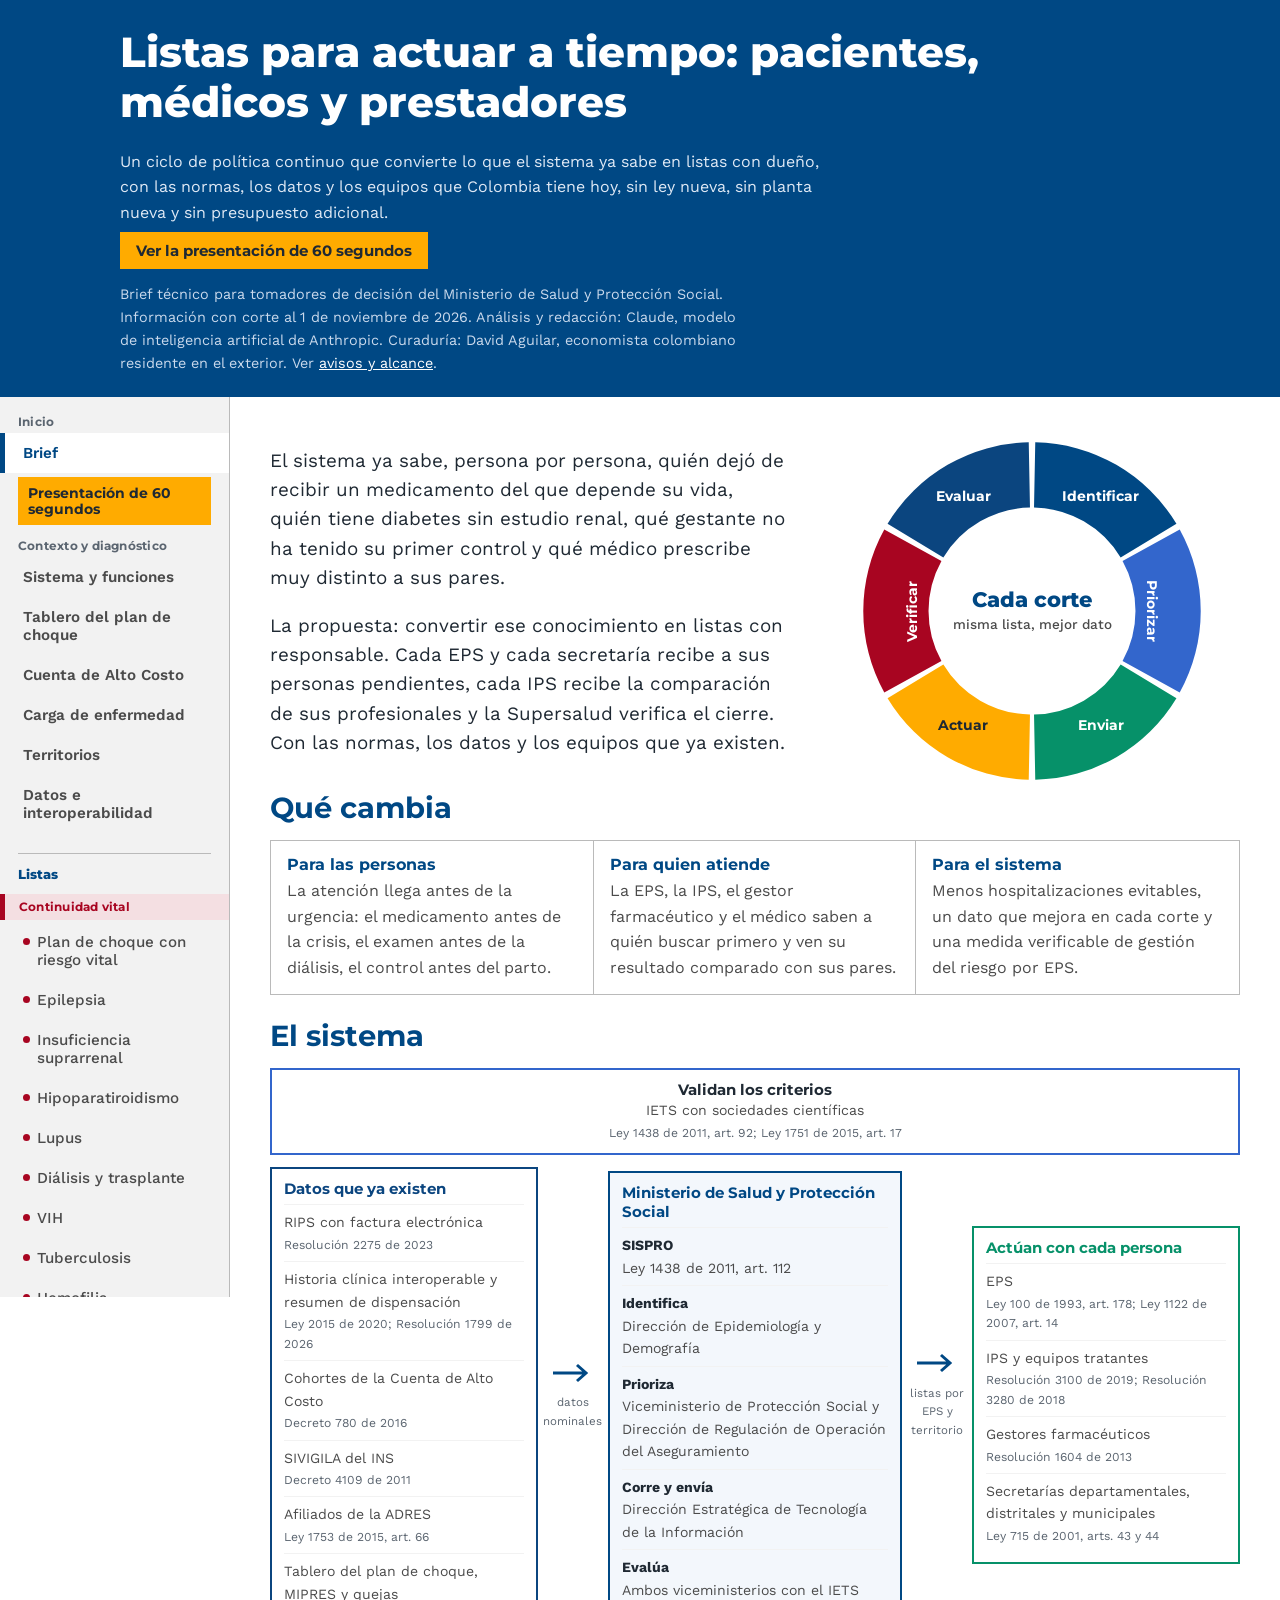
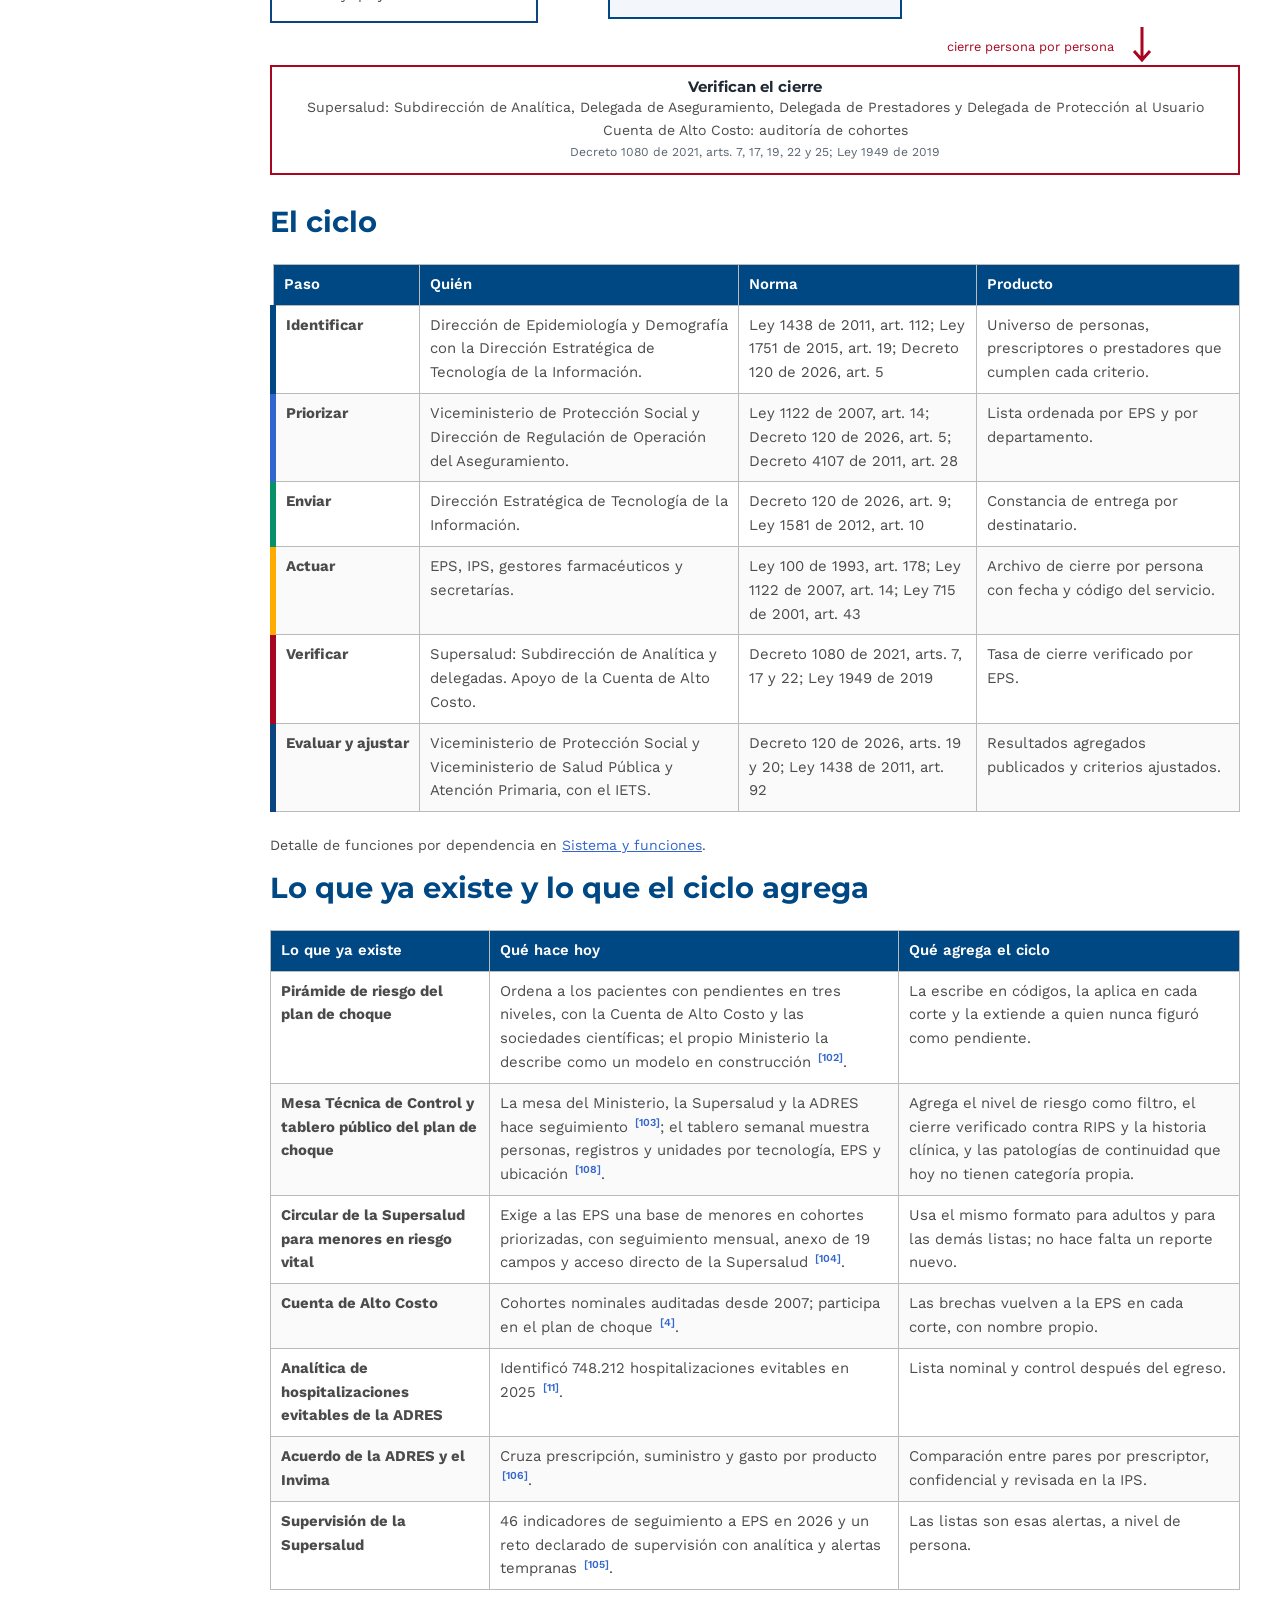
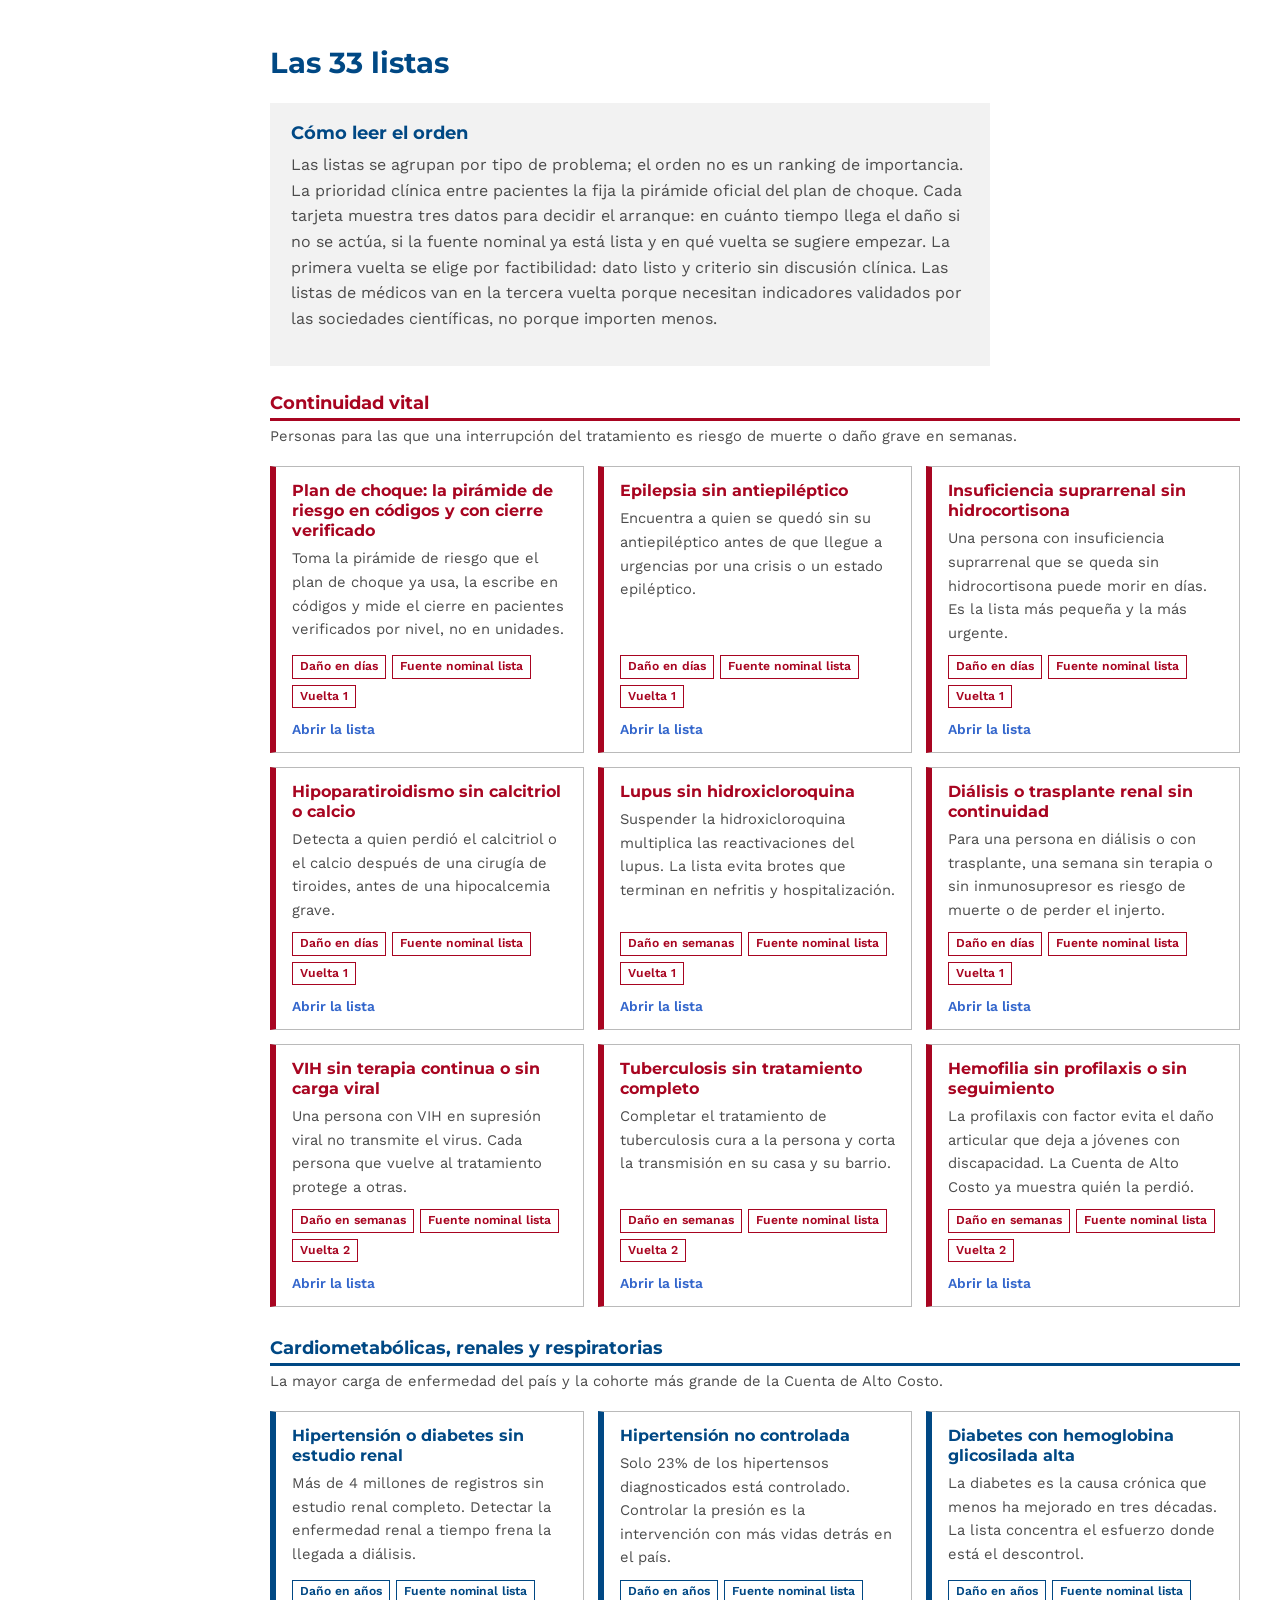
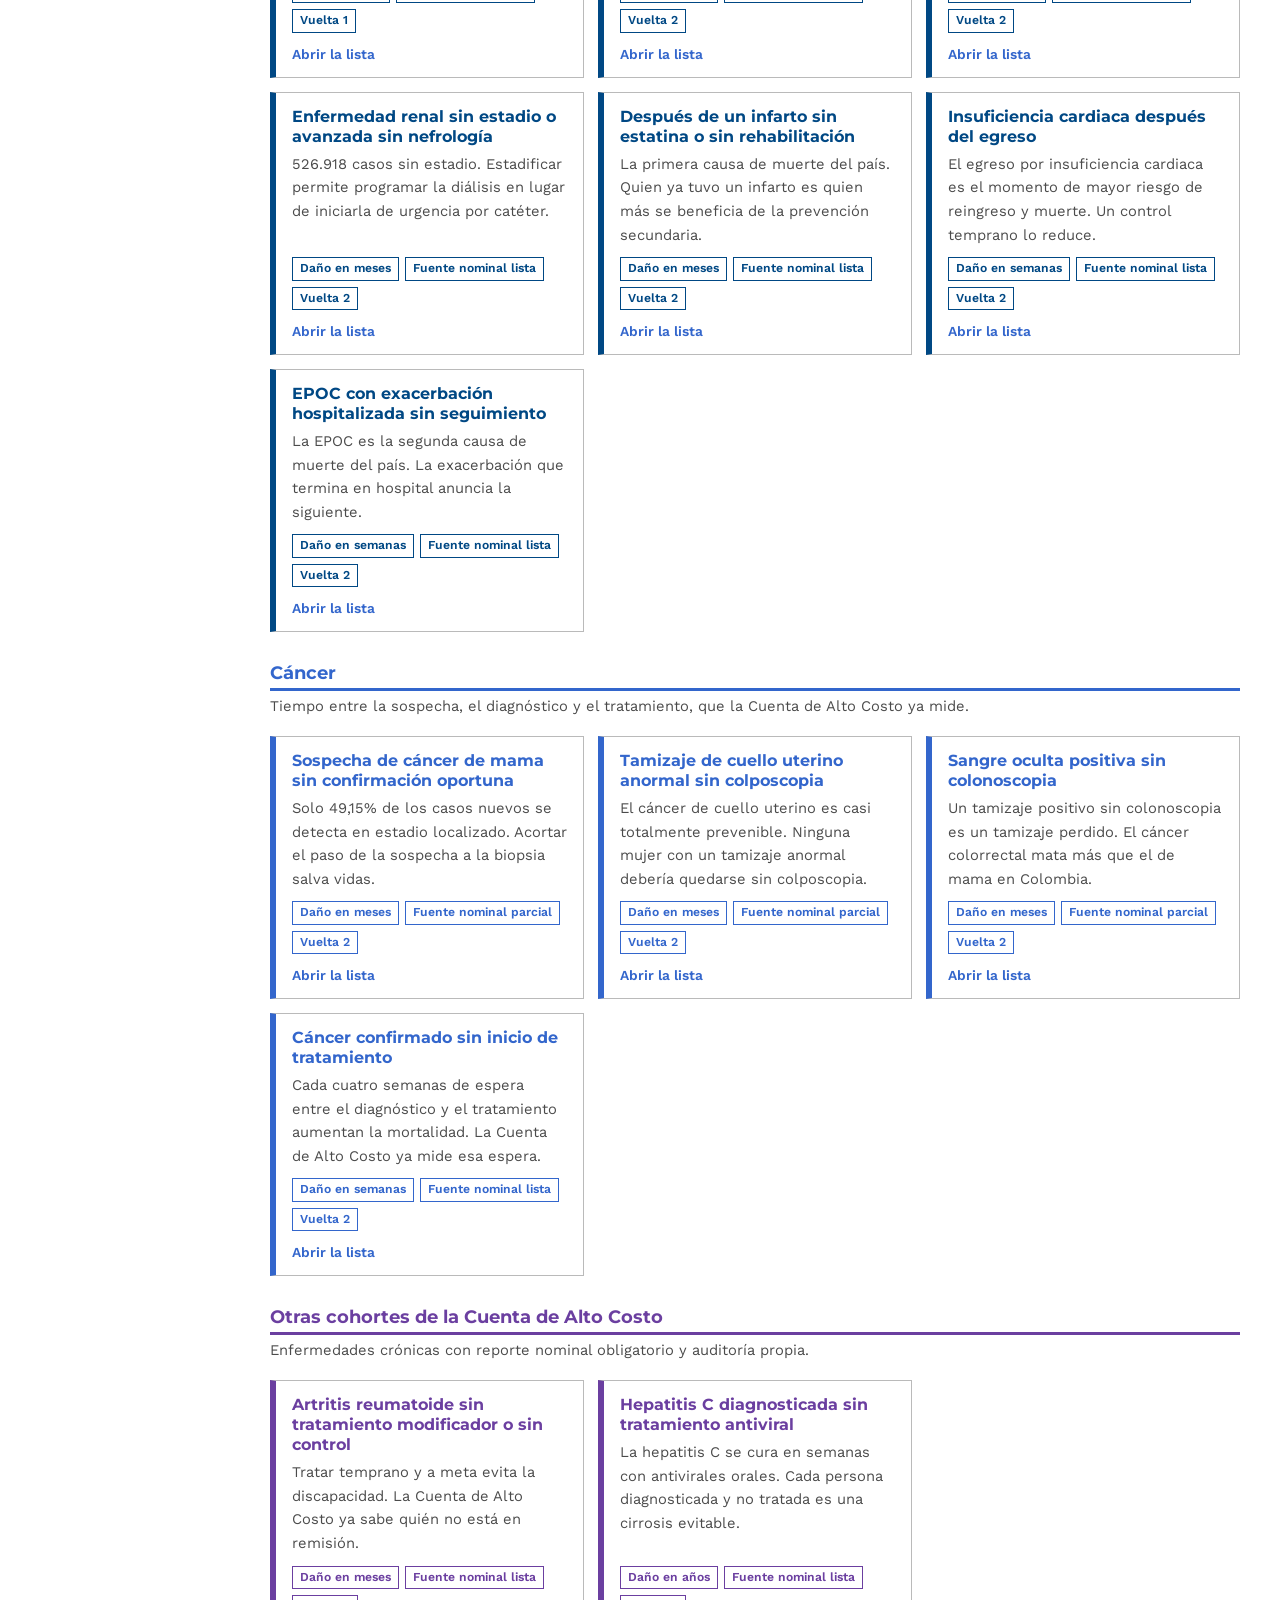
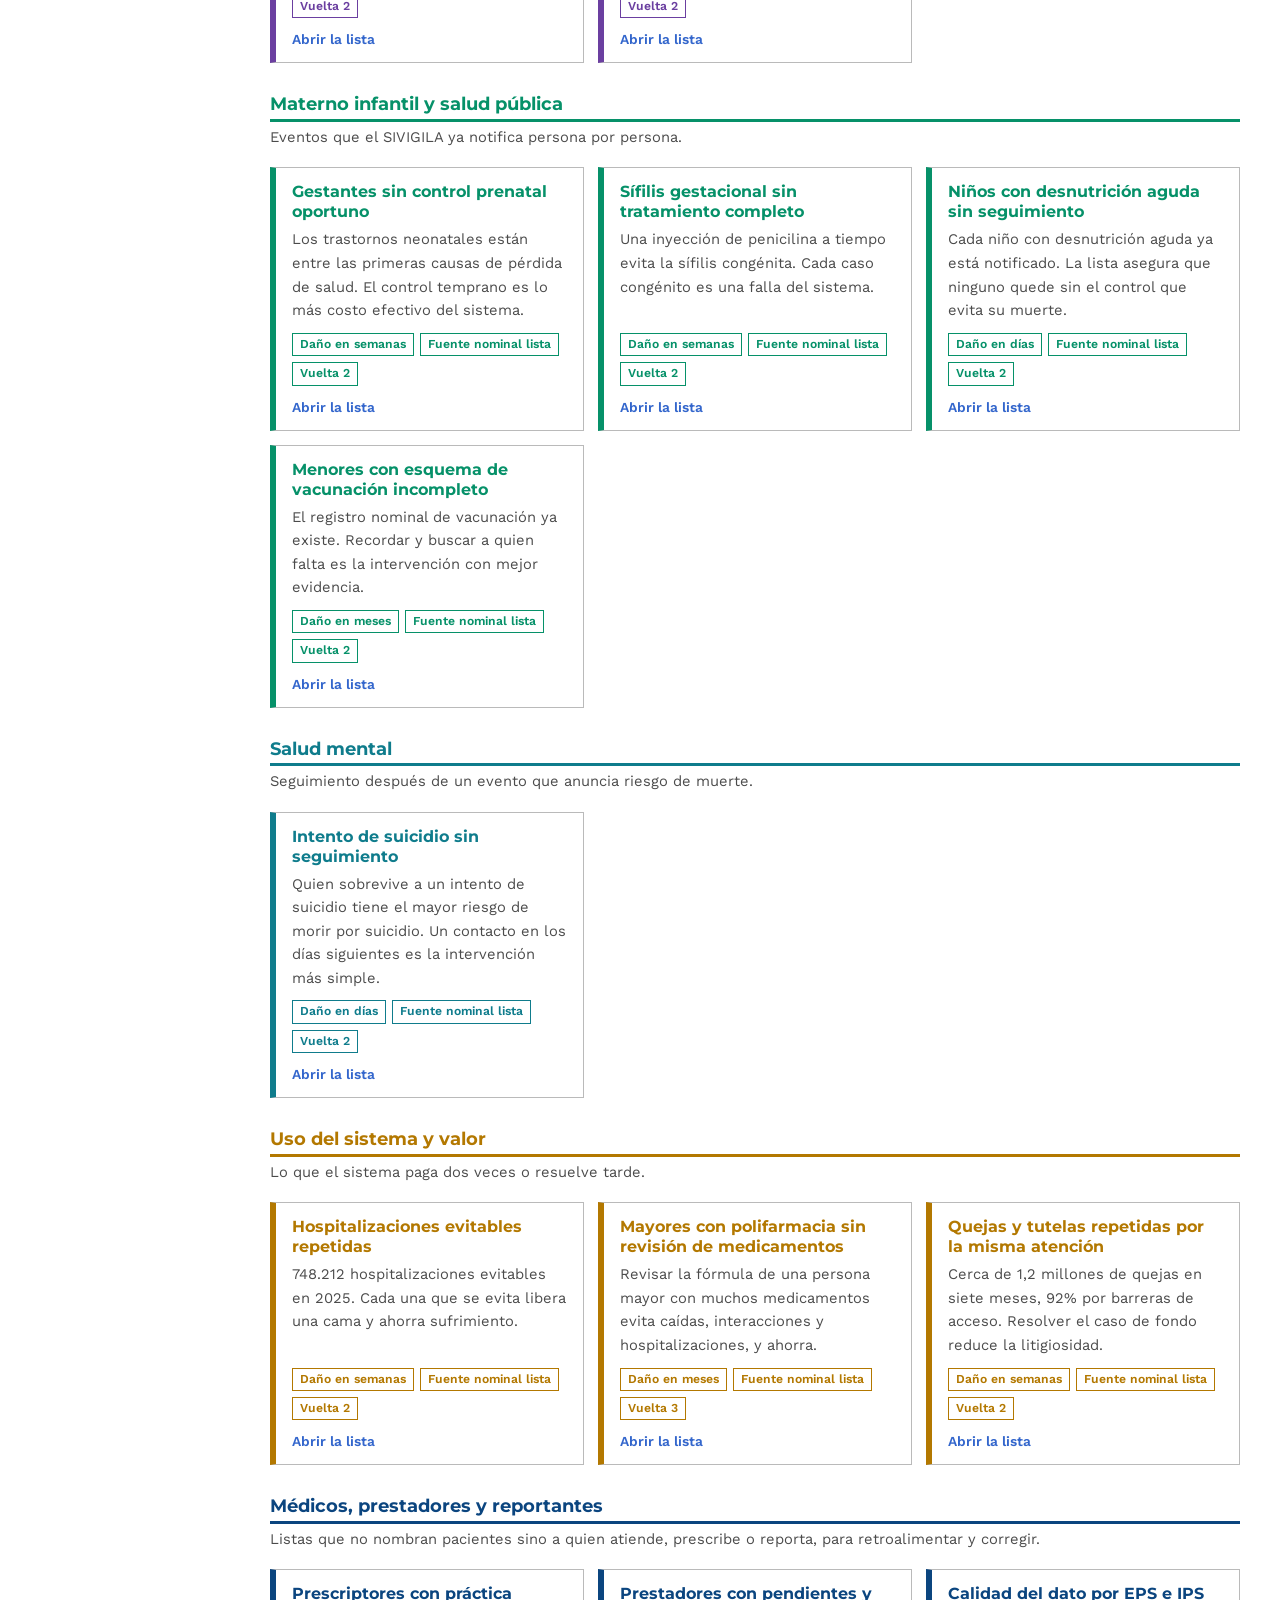
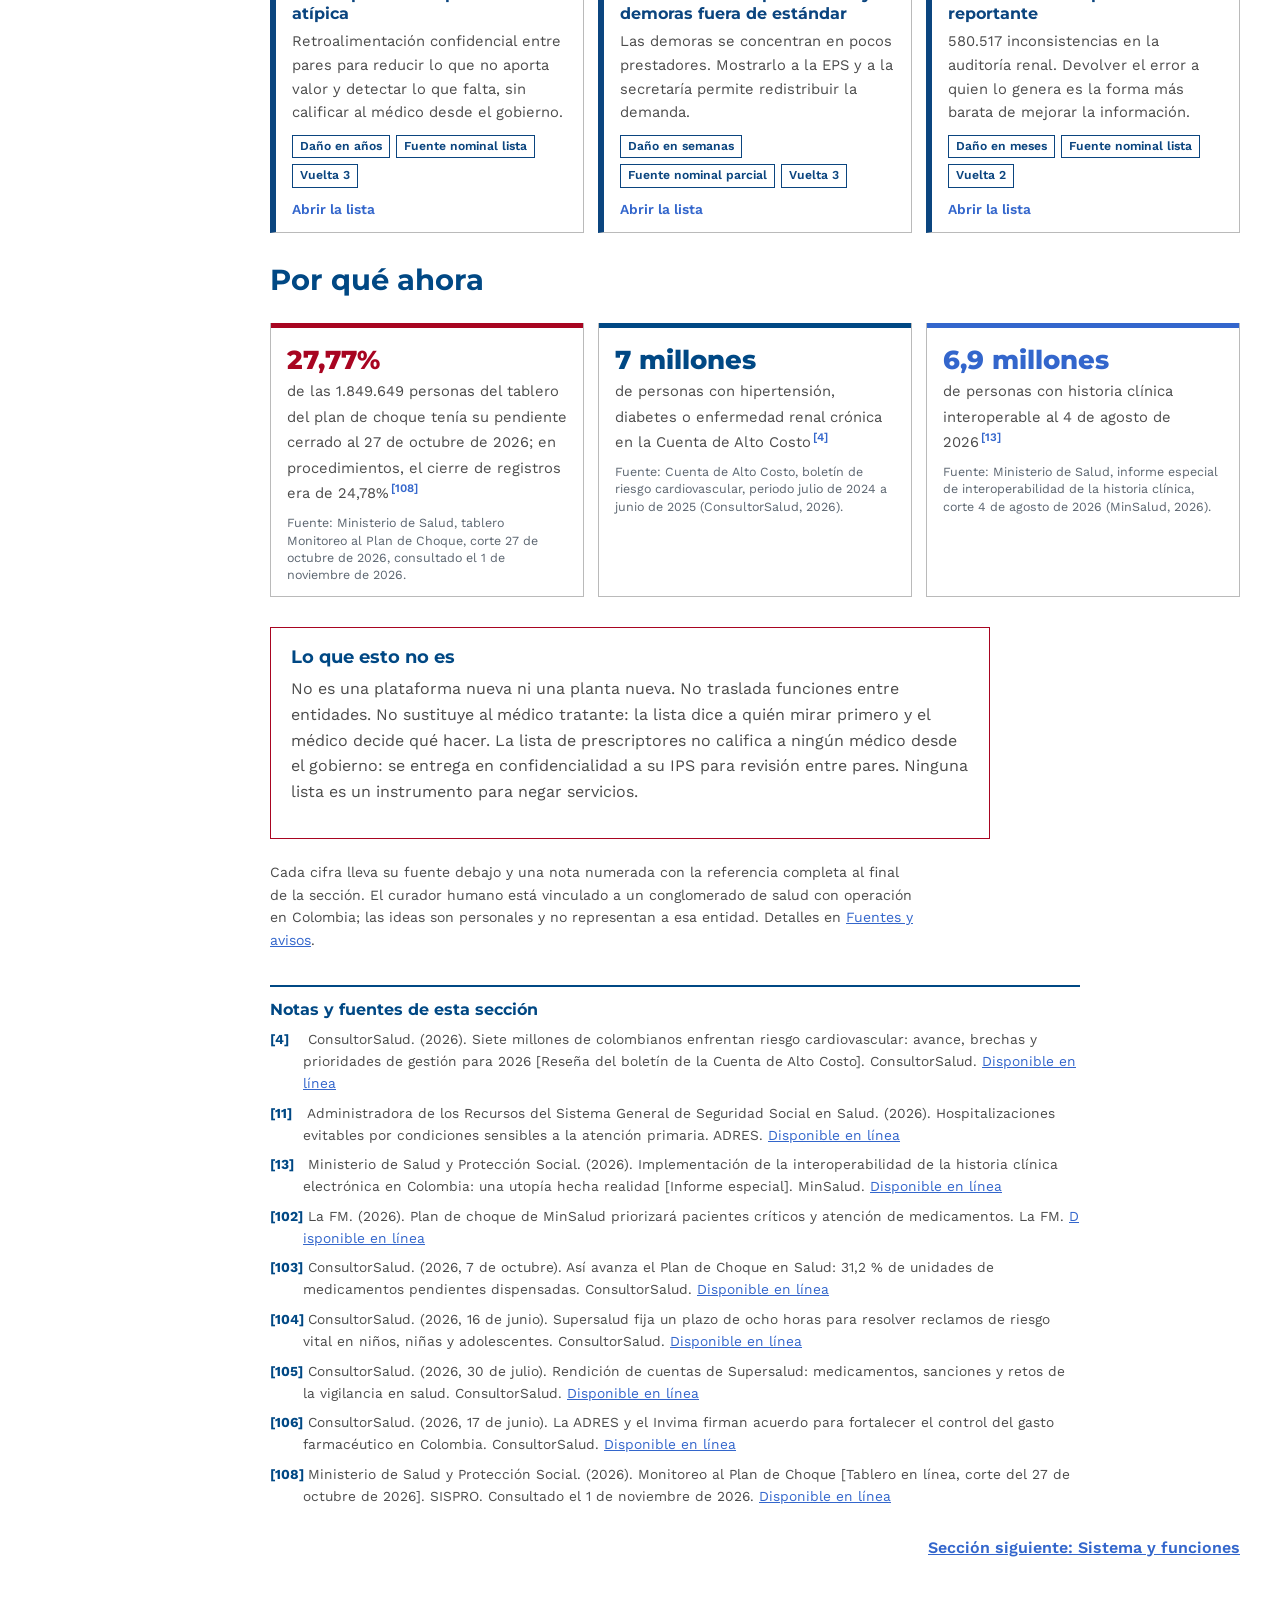
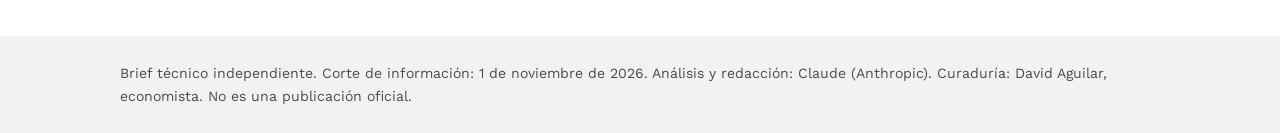
==== commit 603390fc: "Enlace a la presentación, menú móvil más visible, accesos rápidos y navegación entre secciones Co-Au" ====
--- a/index.html
+++ b/index.html
@@ -164,6 +164,28 @@
 .gh{margin:26px 0 2px;color:var(--k);border-bottom:3px solid var(--k);padding-bottom:4px}
 .gd{margin:4px 0 0;font-size:.92rem}
 td.n{text-align:right;white-space:nowrap}
+.hcta{margin:14px 0 4px}
+.cta{display:inline-block;background:var(--yellow);color:#1f2933;font:700 .95rem Montserrat,sans-serif;text-decoration:none;padding:9px 16px}
+.cta:hover{background:#ffc53d}
+nav.tabs .navpres{display:block;margin:4px 18px 0;padding:8px 10px;background:var(--yellow);color:#1f2933;font:700 .85rem Montserrat,sans-serif;text-decoration:none}
+.quick{display:none}
+nav.tabs button.menu .mi{width:22px;height:22px;flex:none}
+nav.tabs button.menu .mtx{display:flex;flex-direction:column;line-height:1.2;flex:1;text-align:left}
+nav.tabs button.menu .mtx b{font:700 .95rem Montserrat,sans-serif}
+nav.tabs button.menu .mtx span{font-size:.82rem;opacity:.85}
+nav.tabs button.menu .mch{flex:none;background:var(--yellow);color:#1f2933;font:700 .8rem Montserrat,sans-serif;padding:6px 10px}
+@media (max-width:860px){
+ nav.tabs button.menu,nav.tabs button.menu:hover{display:flex!important;align-items:center;gap:12px;padding:10px 14px}
+ nav.tabs .navpres{margin:6px 16px 4px}
+ nav.tabs .wrap button.lb{padding-left:32px}
+ .quick{display:block;margin:22px 0 6px;padding:14px;background:var(--soft);border-left:5px solid var(--navy)}
+ .quick p{margin:0 0 8px;font:700 .95rem Montserrat,sans-serif;color:var(--navy)}
+ .quick div{display:flex;flex-wrap:wrap;gap:8px}
+ .quick a,.quick button{font:600 .9rem "Work Sans",sans-serif;text-decoration:none;color:var(--navy);background:#fff;border:1px solid var(--navy);padding:7px 11px;cursor:pointer}
+ .quick a.qk{background:var(--navy);color:#fff}
+ .quick a.qp{background:var(--yellow);border-color:var(--yellow);color:#1f2933}
+ .quick button.qm{background:#fff;border-style:dashed}
+}
 nav.tabs .nsup{font:800 .82rem Montserrat,sans-serif;color:var(--navy);margin:20px 18px 2px;padding-top:12px;border-top:1px solid var(--line)}
 nav.tabs .ngl{margin:10px 0 2px;padding:6px 14px;color:var(--k);background:color-mix(in srgb,var(--k) 13%,#fff);border-left:5px solid var(--k)}
 nav.tabs button.lb{position:relative;padding-left:32px;font-weight:500}
@@ -209,9 +231,10 @@
 <header class="top"><div class="wrap">
 <h1>Listas para actuar a tiempo: pacientes, médicos y prestadores</h1>
 <p>Un ciclo de política continuo que convierte lo que el sistema ya sabe en listas con dueño, con las normas, los datos y los equipos que Colombia tiene hoy, sin ley nueva, sin planta nueva y sin presupuesto adicional.</p>
+<p class="hcta"><a class="cta" href="presentacion.html">Ver la presentación de 60 segundos</a></p>
 <p class="by">Brief técnico para tomadores de decisión del Ministerio de Salud y Protección Social. Información con corte al 1 de noviembre de 2026. Análisis y redacción: Claude, modelo de inteligencia artificial de Anthropic. Curaduría: David Aguilar, economista colombiano residente en el exterior. Ver <a href="#avisos" style="color:#fff" data-go="avisos">avisos y alcance</a>.</p>
 </div></header>
-<div class="layout"><nav class="tabs" aria-label="Secciones del brief"><button class="menu" aria-expanded="false" aria-controls="navlist">Secciones del brief</button><div class="wrap" id="navlist" role="tablist"><p class="ng">Inicio</p><button role="tab" data-t="brief">Brief</button><p class="ng">Contexto y diagnóstico</p><button role="tab" data-t="sistema">Sistema y funciones</button><button role="tab" data-t="tablero">Tablero del plan de choque</button><button role="tab" data-t="cac">Cuenta de Alto Costo</button><button role="tab" data-t="carga">Carga de enfermedad</button><button role="tab" data-t="territorios">Territorios</button><button role="tab" data-t="datos">Datos e interoperabilidad</button><p class="nsup">Listas</p><p class="ng ngl" style="--k:var(--red)">Continuidad vital</p><button role="tab" data-t="l-pdc" class="lb" style="--k:var(--red)">Plan de choque con riesgo vital</button><button role="tab" data-t="l-epi" class="lb" style="--k:var(--red)">Epilepsia</button><button role="tab" data-t="l-sup" class="lb" style="--k:var(--red)">Insuficiencia suprarrenal</button><button role="tab" data-t="l-hipo" class="lb" style="--k:var(--red)">Hipoparatiroidismo</button><button role="tab" data-t="l-lup" class="lb" style="--k:var(--red)">Lupus</button><button role="tab" data-t="l-trr" class="lb" style="--k:var(--red)">Diálisis y trasplante</button><button role="tab" data-t="l-vih" class="lb" style="--k:var(--red)">VIH</button><button role="tab" data-t="l-tb" class="lb" style="--k:var(--red)">Tuberculosis</button><button role="tab" data-t="l-hem" class="lb" style="--k:var(--red)">Hemofilia</button><p class="ng ngl" style="--k:var(--navy)">Cardiometabólicas, renales y respiratorias</p><button role="tab" data-t="l-renal0" class="lb" style="--k:var(--navy)">Estudio renal pendiente</button><button role="tab" data-t="l-hta" class="lb" style="--k:var(--navy)">Hipertensión no controlada</button><button role="tab" data-t="l-dm" class="lb" style="--k:var(--navy)">Diabetes no controlada</button><button role="tab" data-t="l-erc" class="lb" style="--k:var(--navy)">Enfermedad renal avanzada</button><button role="tab" data-t="l-iam" class="lb" style="--k:var(--navy)">Después del infarto</button><button role="tab" data-t="l-ic" class="lb" style="--k:var(--navy)">Insuficiencia cardiaca</button><button role="tab" data-t="l-epoc" class="lb" style="--k:var(--navy)">EPOC</button><p class="ng ngl" style="--k:var(--blue)">Cáncer</p><button role="tab" data-t="l-mama" class="lb" style="--k:var(--blue)">Cáncer de mama</button><button role="tab" data-t="l-cervix" class="lb" style="--k:var(--blue)">Cuello uterino</button><button role="tab" data-t="l-crc" class="lb" style="--k:var(--blue)">Colon y recto</button><button role="tab" data-t="l-onco" class="lb" style="--k:var(--blue)">Inicio de tratamiento</button><p class="ng ngl" style="--k:#6B3FA0">Otras cohortes de la Cuenta de Alto Costo</p><button role="tab" data-t="l-ar" class="lb" style="--k:#6B3FA0">Artritis reumatoide</button><button role="tab" data-t="l-vhc" class="lb" style="--k:#6B3FA0">Hepatitis C</button><p class="ng ngl" style="--k:var(--green)">Materno infantil y salud pública</p><button role="tab" data-t="l-gest" class="lb" style="--k:var(--green)">Gestantes</button><button role="tab" data-t="l-sif" class="lb" style="--k:var(--green)">Sífilis gestacional</button><button role="tab" data-t="l-desn" class="lb" style="--k:var(--green)">Desnutrición aguda</button><button role="tab" data-t="l-vac" class="lb" style="--k:var(--green)">Vacunación</button><p class="ng ngl" style="--k:#0F7C8C">Salud mental</p><button role="tab" data-t="l-sui" class="lb" style="--k:#0F7C8C">Intento de suicidio</button><p class="ng ngl" style="--k:#B37800">Uso del sistema y valor</p><button role="tab" data-t="l-hosp" class="lb" style="--k:#B37800">Hospitalizaciones evitables</button><button role="tab" data-t="l-poli" class="lb" style="--k:#B37800">Polifarmacia</button><button role="tab" data-t="l-quej" class="lb" style="--k:#B37800">Quejas repetidas</button><p class="ng ngl" style="--k:var(--deep)">Médicos, prestadores y reportantes</p><button role="tab" data-t="l-presc" class="lb" style="--k:var(--deep)">Prescriptores atípicos</button><button role="tab" data-t="l-ips" class="lb" style="--k:var(--deep)">Prestadores con demoras</button><button role="tab" data-t="l-dato" class="lb" style="--k:var(--deep)">Calidad del dato</button><p class="nsup">Instrumentos</p><p class="ng">Supersalud, normas y fuentes</p><button role="tab" data-t="supersalud">Supersalud</button><button role="tab" data-t="juridica">Base jurídica</button><button role="tab" data-t="dofa">DOFA</button><button role="tab" data-t="mundo">Otros países</button><button role="tab" data-t="evidencia">Evidencia</button><button role="tab" data-t="ruta">Ruta</button><button role="tab" data-t="avisos">Fuentes y avisos</button></div></nav><main>
+<div class="layout"><nav class="tabs" aria-label="Secciones del brief"><button class="menu" aria-expanded="false" aria-controls="navlist"><svg class="mi" viewBox="0 0 24 24" aria-hidden="true"><path d="M3 6h18M3 12h18M3 18h18" stroke="currentColor" stroke-width="2.4" fill="none"/></svg><span class="mtx"><b>Menú del brief</b><span id="mcur">Brief</span></span><span class="mch" id="mch">Ver las 47 secciones</span></button><div class="wrap" id="navlist" role="tablist"><p class="ng">Inicio</p><button role="tab" data-t="brief">Brief</button><a class="navpres" href="presentacion.html">Presentación de 60 segundos</a><p class="ng">Contexto y diagnóstico</p><button role="tab" data-t="sistema">Sistema y funciones</button><button role="tab" data-t="tablero">Tablero del plan de choque</button><button role="tab" data-t="cac">Cuenta de Alto Costo</button><button role="tab" data-t="carga">Carga de enfermedad</button><button role="tab" data-t="territorios">Territorios</button><button role="tab" data-t="datos">Datos e interoperabilidad</button><p class="nsup">Listas</p><p class="ng ngl" style="--k:var(--red)">Continuidad vital</p><button role="tab" data-t="l-pdc" class="lb" style="--k:var(--red)">Plan de choque con riesgo vital</button><button role="tab" data-t="l-epi" class="lb" style="--k:var(--red)">Epilepsia</button><button role="tab" data-t="l-sup" class="lb" style="--k:var(--red)">Insuficiencia suprarrenal</button><button role="tab" data-t="l-hipo" class="lb" style="--k:var(--red)">Hipoparatiroidismo</button><button role="tab" data-t="l-lup" class="lb" style="--k:var(--red)">Lupus</button><button role="tab" data-t="l-trr" class="lb" style="--k:var(--red)">Diálisis y trasplante</button><button role="tab" data-t="l-vih" class="lb" style="--k:var(--red)">VIH</button><button role="tab" data-t="l-tb" class="lb" style="--k:var(--red)">Tuberculosis</button><button role="tab" data-t="l-hem" class="lb" style="--k:var(--red)">Hemofilia</button><p class="ng ngl" style="--k:var(--navy)">Cardiometabólicas, renales y respiratorias</p><button role="tab" data-t="l-renal0" class="lb" style="--k:var(--navy)">Estudio renal pendiente</button><button role="tab" data-t="l-hta" class="lb" style="--k:var(--navy)">Hipertensión no controlada</button><button role="tab" data-t="l-dm" class="lb" style="--k:var(--navy)">Diabetes no controlada</button><button role="tab" data-t="l-erc" class="lb" style="--k:var(--navy)">Enfermedad renal avanzada</button><button role="tab" data-t="l-iam" class="lb" style="--k:var(--navy)">Después del infarto</button><button role="tab" data-t="l-ic" class="lb" style="--k:var(--navy)">Insuficiencia cardiaca</button><button role="tab" data-t="l-epoc" class="lb" style="--k:var(--navy)">EPOC</button><p class="ng ngl" style="--k:var(--blue)">Cáncer</p><button role="tab" data-t="l-mama" class="lb" style="--k:var(--blue)">Cáncer de mama</button><button role="tab" data-t="l-cervix" class="lb" style="--k:var(--blue)">Cuello uterino</button><button role="tab" data-t="l-crc" class="lb" style="--k:var(--blue)">Colon y recto</button><button role="tab" data-t="l-onco" class="lb" style="--k:var(--blue)">Inicio de tratamiento</button><p class="ng ngl" style="--k:#6B3FA0">Otras cohortes de la Cuenta de Alto Costo</p><button role="tab" data-t="l-ar" class="lb" style="--k:#6B3FA0">Artritis reumatoide</button><button role="tab" data-t="l-vhc" class="lb" style="--k:#6B3FA0">Hepatitis C</button><p class="ng ngl" style="--k:var(--green)">Materno infantil y salud pública</p><button role="tab" data-t="l-gest" class="lb" style="--k:var(--green)">Gestantes</button><button role="tab" data-t="l-sif" class="lb" style="--k:var(--green)">Sífilis gestacional</button><button role="tab" data-t="l-desn" class="lb" style="--k:var(--green)">Desnutrición aguda</button><button role="tab" data-t="l-vac" class="lb" style="--k:var(--green)">Vacunación</button><p class="ng ngl" style="--k:#0F7C8C">Salud mental</p><button role="tab" data-t="l-sui" class="lb" style="--k:#0F7C8C">Intento de suicidio</button><p class="ng ngl" style="--k:#B37800">Uso del sistema y valor</p><button role="tab" data-t="l-hosp" class="lb" style="--k:#B37800">Hospitalizaciones evitables</button><button role="tab" data-t="l-poli" class="lb" style="--k:#B37800">Polifarmacia</button><button role="tab" data-t="l-quej" class="lb" style="--k:#B37800">Quejas repetidas</button><p class="ng ngl" style="--k:var(--deep)">Médicos, prestadores y reportantes</p><button role="tab" data-t="l-presc" class="lb" style="--k:var(--deep)">Prescriptores atípicos</button><button role="tab" data-t="l-ips" class="lb" style="--k:var(--deep)">Prestadores con demoras</button><button role="tab" data-t="l-dato" class="lb" style="--k:var(--deep)">Calidad del dato</button><p class="nsup">Instrumentos</p><p class="ng">Supersalud, normas y fuentes</p><button role="tab" data-t="supersalud">Supersalud</button><button role="tab" data-t="juridica">Base jurídica</button><button role="tab" data-t="dofa">DOFA</button><button role="tab" data-t="mundo">Otros países</button><button role="tab" data-t="evidencia">Evidencia</button><button role="tab" data-t="ruta">Ruta</button><button role="tab" data-t="avisos">Fuentes y avisos</button></div></nav><main>
 <section id="brief" class="on" role="tabpanel"><div class="wrap">
 <div class="hero"><div>
 <p class="lead">El sistema ya sabe, persona por persona, quién dejó de recibir un medicamento del que depende su vida, quién tiene diabetes sin estudio renal, qué gestante no ha tenido su primer control y qué médico prescribe muy distinto a sus pares.</p>
@@ -225,6 +248,16 @@
 <path d="M28.7 232.5 A150 150 0 0 1 28.7 87.5 L79.5 115.5 A92 92 0 0 0 79.5 204.5Z" fill="#A80521"/><text x="54" y="164" text-anchor="middle" class="wl" transform="rotate(-90 54 160)">Verificar</text>
 <path d="M31.6 82.5 A150 150 0 0 1 157.1 10.0 L158.2 68.0 A92 92 0 0 0 81.2 112.5Z" fill="#0B457F"/><text x="99" y="62" text-anchor="middle" class="wl">Evaluar</text>
 <text x="160" y="156" text-anchor="middle" class="c1">Cada corte</text><text x="160" y="176" text-anchor="middle" class="c2">misma lista, mejor dato</text></svg></div></div>
+<nav class="quick" aria-label="Accesos rápidos"><p>Explore el brief</p><div>
+<a href="#idx" data-scroll="idx" class="qk">Las 33 listas</a>
+<a href="#sistema" data-go="sistema">Sistema y funciones</a>
+<a href="#tablero" data-go="tablero">Tablero del plan de choque</a>
+<a href="#cac" data-go="cac">Cuenta de Alto Costo</a>
+<a href="#territorios" data-go="territorios">Territorios</a>
+<a href="#supersalud" data-go="supersalud">Supersalud</a>
+<a href="presentacion.html" class="qp">Presentación de 60 segundos</a>
+<button type="button" class="qm">Todas las secciones</button>
+</div></nav>
 <h2>Qué cambia</h2>
 <div class="cy">
 <div><b>Para las personas</b>La atención llega antes de la urgencia: el medicamento antes de la crisis, el examen antes de la diálisis, el control antes del parto.</div>
@@ -264,7 +297,7 @@
 <p class="small">Detalle de funciones por dependencia en <a href="#sistema" data-go="sistema">Sistema y funciones</a>.</p>
 <h2>Lo que ya existe y lo que el ciclo agrega</h2>
 <div class="tw"><table><thead><tr><th>Lo que ya existe</th><th>Qué hace hoy</th><th>Qué agrega el ciclo</th></tr></thead><tbody><tr><td><b>Pirámide de riesgo del plan de choque</b></td><td>Ordena a los pacientes con pendientes en tres niveles, con la Cuenta de Alto Costo y las sociedades científicas; el propio Ministerio la describe como un modelo en construcción <a class="f" href="https://www.lafm.com.co/sociedad/ministra-salud-ana-maria-vesga-pacientes-plan-choque-usuarios-medicamentos-410542"></a>.</td><td>La escribe en códigos, la aplica en cada corte y la extiende a quien nunca figuró como pendiente.</td></tr><tr><td><b>Mesa Técnica de Control y tablero público del plan de choque</b></td><td>La mesa del Ministerio, la Supersalud y la ADRES hace seguimiento <a class="f" href="https://consultorsalud.com/asi-avanza-el-plan-de-choque-en-salud/"></a>; el tablero semanal muestra personas, registros y unidades por tecnología, EPS y ubicación <a class="f" href="https://plandechoque.sispro.gov.co/"></a>.</td><td>Agrega el nivel de riesgo como filtro, el cierre verificado contra RIPS y la historia clínica, y las patologías de continuidad que hoy no tienen categoría propia.</td></tr><tr><td><b>Circular de la Supersalud para menores en riesgo vital</b></td><td>Exige a las EPS una base de menores en cohortes priorizadas, con seguimiento mensual, anexo de 19 campos y acceso directo de la Supersalud <a class="f" href="https://consultorsalud.com/riesgo-vital-ninos-reclamos-adolescentes/"></a>.</td><td>Usa el mismo formato para adultos y para las demás listas; no hace falta un reporte nuevo.</td></tr><tr><td><b>Cuenta de Alto Costo</b></td><td>Cohortes nominales auditadas desde 2007; participa en el plan de choque <a class="f" href="https://consultorsalud.com/riesgo-cardiovascular-colombia-millones-hta-d/"></a>.</td><td>Las brechas vuelven a la EPS en cada corte, con nombre propio.</td></tr><tr><td><b>Analítica de hospitalizaciones evitables de la ADRES</b></td><td>Identificó 748.212 hospitalizaciones evitables en 2025 <a class="f" href="https://consultorsalud.com/wp-content/uploads/2026/07/Hospitalizaciones_evitables_por_condiciones_sensibles_a_la_Atencion_Primaria.pdf"></a>.</td><td>Lista nominal y control después del egreso.</td></tr><tr><td><b>Acuerdo de la ADRES y el Invima</b></td><td>Cruza prescripción, suministro y gasto por producto <a class="f" href="https://consultorsalud.com/?p=337823"></a>.</td><td>Comparación entre pares por prescriptor, confidencial y revisada en la IPS.</td></tr><tr><td><b>Supervisión de la Supersalud</b></td><td>46 indicadores de seguimiento a EPS en 2026 y un reto declarado de supervisión con analítica y alertas tempranas <a class="f" href="https://consultorsalud.com/rendicion-cuentas-supersalud-2026-cifras-retos/"></a>.</td><td>Las listas son esas alertas, a nivel de persona.</td></tr></tbody></table></div>
-<h2 style="margin-top:34px">Las 33 listas</h2>
+<h2 id="idx" style="margin-top:34px;scroll-margin-top:70px">Las 33 listas</h2>
 <div class="box note read"><h3>Cómo leer el orden</h3><p>Las listas se agrupan por tipo de problema; el orden no es un ranking de importancia. La prioridad clínica entre pacientes la fija la pirámide oficial del plan de choque. Cada tarjeta muestra tres datos para decidir el arranque: en cuánto tiempo llega el daño si no se actúa, si la fuente nominal ya está lista y en qué vuelta se sugiere empezar. La primera vuelta se elige por factibilidad: dato listo y criterio sin discusión clínica. Las listas de médicos van en la tercera vuelta porque necesitan indicadores validados por las sociedades científicas, no porque importen menos.</p></div>
 <h3 class="gh" style="--k:var(--red)">Continuidad vital</h3><p class="gd">Personas para las que una interrupción del tratamiento es riesgo de muerte o daño grave en semanas.</p><div class="lgrid"><a class="lc" style="--k:var(--red)" href="#l-pdc" data-go="l-pdc"><b>Plan de choque: la pirámide de riesgo en códigos y con cierre verificado</b><span>Toma la pirámide de riesgo que el plan de choque ya usa, la escribe en códigos y mide el cierre en pacientes verificados por nivel, no en unidades.</span><div class="chips"><span>Daño en días</span><span>Fuente nominal lista</span><span>Vuelta 1</span></div><i>Abrir la lista</i></a><a class="lc" style="--k:var(--red)" href="#l-epi" data-go="l-epi"><b>Epilepsia sin antiepiléptico</b><span>Encuentra a quien se quedó sin su antiepiléptico antes de que llegue a urgencias por una crisis o un estado epiléptico.</span><div class="chips"><span>Daño en días</span><span>Fuente nominal lista</span><span>Vuelta 1</span></div><i>Abrir la lista</i></a><a class="lc" style="--k:var(--red)" href="#l-sup" data-go="l-sup"><b>Insuficiencia suprarrenal sin hidrocortisona</b><span>Una persona con insuficiencia suprarrenal que se queda sin hidrocortisona puede morir en días. Es la lista más pequeña y la más urgente.</span><div class="chips"><span>Daño en días</span><span>Fuente nominal lista</span><span>Vuelta 1</span></div><i>Abrir la lista</i></a><a class="lc" style="--k:var(--red)" href="#l-hipo" data-go="l-hipo"><b>Hipoparatiroidismo sin calcitriol o calcio</b><span>Detecta a quien perdió el calcitriol o el calcio después de una cirugía de tiroides, antes de una hipocalcemia grave.</span><div class="chips"><span>Daño en días</span><span>Fuente nominal lista</span><span>Vuelta 1</span></div><i>Abrir la lista</i></a><a class="lc" style="--k:var(--red)" href="#l-lup" data-go="l-lup"><b>Lupus sin hidroxicloroquina</b><span>Suspender la hidroxicloroquina multiplica las reactivaciones del lupus. La lista evita brotes que terminan en nefritis y hospitalización.</span><div class="chips"><span>Daño en semanas</span><span>Fuente nominal lista</span><span>Vuelta 1</span></div><i>Abrir la lista</i></a><a class="lc" style="--k:var(--red)" href="#l-trr" data-go="l-trr"><b>Diálisis o trasplante renal sin continuidad</b><span>Para una persona en diálisis o con trasplante, una semana sin terapia o sin inmunosupresor es riesgo de muerte o de perder el injerto.</span><div class="chips"><span>Daño en días</span><span>Fuente nominal lista</span><span>Vuelta 1</span></div><i>Abrir la lista</i></a><a class="lc" style="--k:var(--red)" href="#l-vih" data-go="l-vih"><b>VIH sin terapia continua o sin carga viral</b><span>Una persona con VIH en supresión viral no transmite el virus. Cada persona que vuelve al tratamiento protege a otras.</span><div class="chips"><span>Daño en semanas</span><span>Fuente nominal lista</span><span>Vuelta 2</span></div><i>Abrir la lista</i></a><a class="lc" style="--k:var(--red)" href="#l-tb" data-go="l-tb"><b>Tuberculosis sin tratamiento completo</b><span>Completar el tratamiento de tuberculosis cura a la persona y corta la transmisión en su casa y su barrio.</span><div class="chips"><span>Daño en semanas</span><span>Fuente nominal lista</span><span>Vuelta 2</span></div><i>Abrir la lista</i></a><a class="lc" style="--k:var(--red)" href="#l-hem" data-go="l-hem"><b>Hemofilia sin profilaxis o sin seguimiento</b><span>La profilaxis con factor evita el daño articular que deja a jóvenes con discapacidad. La Cuenta de Alto Costo ya muestra quién la perdió.</span><div class="chips"><span>Daño en semanas</span><span>Fuente nominal lista</span><span>Vuelta 2</span></div><i>Abrir la lista</i></a></div><h3 class="gh" style="--k:var(--navy)">Cardiometabólicas, renales y respiratorias</h3><p class="gd">La mayor carga de enfermedad del país y la cohorte más grande de la Cuenta de Alto Costo.</p><div class="lgrid"><a class="lc" style="--k:var(--navy)" href="#l-renal0" data-go="l-renal0"><b>Hipertensión o diabetes sin estudio renal</b><span>Más de 4 millones de registros sin estudio renal completo. Detectar la enfermedad renal a tiempo frena la llegada a diálisis.</span><div class="chips"><span>Daño en años</span><span>Fuente nominal lista</span><span>Vuelta 1</span></div><i>Abrir la lista</i></a><a class="lc" style="--k:var(--navy)" href="#l-hta" data-go="l-hta"><b>Hipertensión no controlada</b><span>Solo 23% de los hipertensos diagnosticados está controlado. Controlar la presión es la intervención con más vidas detrás en el país.</span><div class="chips"><span>Daño en años</span><span>Fuente nominal lista</span><span>Vuelta 2</span></div><i>Abrir la lista</i></a><a class="lc" style="--k:var(--navy)" href="#l-dm" data-go="l-dm"><b>Diabetes con hemoglobina glicosilada alta</b><span>La diabetes es la causa crónica que menos ha mejorado en tres décadas. La lista concentra el esfuerzo donde está el descontrol.</span><div class="chips"><span>Daño en años</span><span>Fuente nominal lista</span><span>Vuelta 2</span></div><i>Abrir la lista</i></a><a class="lc" style="--k:var(--navy)" href="#l-erc" data-go="l-erc"><b>Enfermedad renal sin estadio o avanzada sin nefrología</b><span>526.918 casos sin estadio. Estadificar permite programar la diálisis en lugar de iniciarla de urgencia por catéter.</span><div class="chips"><span>Daño en meses</span><span>Fuente nominal lista</span><span>Vuelta 2</span></div><i>Abrir la lista</i></a><a class="lc" style="--k:var(--navy)" href="#l-iam" data-go="l-iam"><b>Después de un infarto sin estatina o sin rehabilitación</b><span>La primera causa de muerte del país. Quien ya tuvo un infarto es quien más se beneficia de la prevención secundaria.</span><div class="chips"><span>Daño en meses</span><span>Fuente nominal lista</span><span>Vuelta 2</span></div><i>Abrir la lista</i></a><a class="lc" style="--k:var(--navy)" href="#l-ic" data-go="l-ic"><b>Insuficiencia cardiaca después del egreso</b><span>El egreso por insuficiencia cardiaca es el momento de mayor riesgo de reingreso y muerte. Un control temprano lo reduce.</span><div class="chips"><span>Daño en semanas</span><span>Fuente nominal lista</span><span>Vuelta 2</span></div><i>Abrir la lista</i></a><a class="lc" style="--k:var(--navy)" href="#l-epoc" data-go="l-epoc"><b>EPOC con exacerbación hospitalizada sin seguimiento</b><span>La EPOC es la segunda causa de muerte del país. La exacerbación que termina en hospital anuncia la siguiente.</span><div class="chips"><span>Daño en semanas</span><span>Fuente nominal lista</span><span>Vuelta 2</span></div><i>Abrir la lista</i></a></div><h3 class="gh" style="--k:var(--blue)">Cáncer</h3><p class="gd">Tiempo entre la sospecha, el diagnóstico y el tratamiento, que la Cuenta de Alto Costo ya mide.</p><div class="lgrid"><a class="lc" style="--k:var(--blue)" href="#l-mama" data-go="l-mama"><b>Sospecha de cáncer de mama sin confirmación oportuna</b><span>Solo 49,15% de los casos nuevos se detecta en estadio localizado. Acortar el paso de la sospecha a la biopsia salva vidas.</span><div class="chips"><span>Daño en meses</span><span>Fuente nominal parcial</span><span>Vuelta 2</span></div><i>Abrir la lista</i></a><a class="lc" style="--k:var(--blue)" href="#l-cervix" data-go="l-cervix"><b>Tamizaje de cuello uterino anormal sin colposcopia</b><span>El cáncer de cuello uterino es casi totalmente prevenible. Ninguna mujer con un tamizaje anormal debería quedarse sin colposcopia.</span><div class="chips"><span>Daño en meses</span><span>Fuente nominal parcial</span><span>Vuelta 2</span></div><i>Abrir la lista</i></a><a class="lc" style="--k:var(--blue)" href="#l-crc" data-go="l-crc"><b>Sangre oculta positiva sin colonoscopia</b><span>Un tamizaje positivo sin colonoscopia es un tamizaje perdido. El cáncer colorrectal mata más que el de mama en Colombia.</span><div class="chips"><span>Daño en meses</span><span>Fuente nominal parcial</span><span>Vuelta 2</span></div><i>Abrir la lista</i></a><a class="lc" style="--k:var(--blue)" href="#l-onco" data-go="l-onco"><b>Cáncer confirmado sin inicio de tratamiento</b><span>Cada cuatro semanas de espera entre el diagnóstico y el tratamiento aumentan la mortalidad. La Cuenta de Alto Costo ya mide esa espera.</span><div class="chips"><span>Daño en semanas</span><span>Fuente nominal lista</span><span>Vuelta 2</span></div><i>Abrir la lista</i></a></div><h3 class="gh" style="--k:#6B3FA0">Otras cohortes de la Cuenta de Alto Costo</h3><p class="gd">Enfermedades crónicas con reporte nominal obligatorio y auditoría propia.</p><div class="lgrid"><a class="lc" style="--k:#6B3FA0" href="#l-ar" data-go="l-ar"><b>Artritis reumatoide sin tratamiento modificador o sin control</b><span>Tratar temprano y a meta evita la discapacidad. La Cuenta de Alto Costo ya sabe quién no está en remisión.</span><div class="chips"><span>Daño en meses</span><span>Fuente nominal lista</span><span>Vuelta 2</span></div><i>Abrir la lista</i></a><a class="lc" style="--k:#6B3FA0" href="#l-vhc" data-go="l-vhc"><b>Hepatitis C diagnosticada sin tratamiento antiviral</b><span>La hepatitis C se cura en semanas con antivirales orales. Cada persona diagnosticada y no tratada es una cirrosis evitable.</span><div class="chips"><span>Daño en años</span><span>Fuente nominal lista</span><span>Vuelta 2</span></div><i>Abrir la lista</i></a></div><h3 class="gh" style="--k:var(--green)">Materno infantil y salud pública</h3><p class="gd">Eventos que el SIVIGILA ya notifica persona por persona.</p><div class="lgrid"><a class="lc" style="--k:var(--green)" href="#l-gest" data-go="l-gest"><b>Gestantes sin control prenatal oportuno</b><span>Los trastornos neonatales están entre las primeras causas de pérdida de salud. El control temprano es lo más costo efectivo del sistema.</span><div class="chips"><span>Daño en semanas</span><span>Fuente nominal lista</span><span>Vuelta 2</span></div><i>Abrir la lista</i></a><a class="lc" style="--k:var(--green)" href="#l-sif" data-go="l-sif"><b>Sífilis gestacional sin tratamiento completo</b><span>Una inyección de penicilina a tiempo evita la sífilis congénita. Cada caso congénito es una falla del sistema.</span><div class="chips"><span>Daño en semanas</span><span>Fuente nominal lista</span><span>Vuelta 2</span></div><i>Abrir la lista</i></a><a class="lc" style="--k:var(--green)" href="#l-desn" data-go="l-desn"><b>Niños con desnutrición aguda sin seguimiento</b><span>Cada niño con desnutrición aguda ya está notificado. La lista asegura que ninguno quede sin el control que evita su muerte.</span><div class="chips"><span>Daño en días</span><span>Fuente nominal lista</span><span>Vuelta 2</span></div><i>Abrir la lista</i></a><a class="lc" style="--k:var(--green)" href="#l-vac" data-go="l-vac"><b>Menores con esquema de vacunación incompleto</b><span>El registro nominal de vacunación ya existe. Recordar y buscar a quien falta es la intervención con mejor evidencia.</span><div class="chips"><span>Daño en meses</span><span>Fuente nominal lista</span><span>Vuelta 2</span></div><i>Abrir la lista</i></a></div><h3 class="gh" style="--k:#0F7C8C">Salud mental</h3><p class="gd">Seguimiento después de un evento que anuncia riesgo de muerte.</p><div class="lgrid"><a class="lc" style="--k:#0F7C8C" href="#l-sui" data-go="l-sui"><b>Intento de suicidio sin seguimiento</b><span>Quien sobrevive a un intento de suicidio tiene el mayor riesgo de morir por suicidio. Un contacto en los días siguientes es la intervención más simple.</span><div class="chips"><span>Daño en días</span><span>Fuente nominal lista</span><span>Vuelta 2</span></div><i>Abrir la lista</i></a></div><h3 class="gh" style="--k:#B37800">Uso del sistema y valor</h3><p class="gd">Lo que el sistema paga dos veces o resuelve tarde.</p><div class="lgrid"><a class="lc" style="--k:#B37800" href="#l-hosp" data-go="l-hosp"><b>Hospitalizaciones evitables repetidas</b><span>748.212 hospitalizaciones evitables en 2025. Cada una que se evita libera una cama y ahorra sufrimiento.</span><div class="chips"><span>Daño en semanas</span><span>Fuente nominal lista</span><span>Vuelta 2</span></div><i>Abrir la lista</i></a><a class="lc" style="--k:#B37800" href="#l-poli" data-go="l-poli"><b>Mayores con polifarmacia sin revisión de medicamentos</b><span>Revisar la fórmula de una persona mayor con muchos medicamentos evita caídas, interacciones y hospitalizaciones, y ahorra.</span><div class="chips"><span>Daño en meses</span><span>Fuente nominal lista</span><span>Vuelta 3</span></div><i>Abrir la lista</i></a><a class="lc" style="--k:#B37800" href="#l-quej" data-go="l-quej"><b>Quejas y tutelas repetidas por la misma atención</b><span>Cerca de 1,2 millones de quejas en siete meses, 92% por barreras de acceso. Resolver el caso de fondo reduce la litigiosidad.</span><div class="chips"><span>Daño en semanas</span><span>Fuente nominal lista</span><span>Vuelta 2</span></div><i>Abrir la lista</i></a></div><h3 class="gh" style="--k:var(--deep)">Médicos, prestadores y reportantes</h3><p class="gd">Listas que no nombran pacientes sino a quien atiende, prescribe o reporta, para retroalimentar y corregir.</p><div class="lgrid"><a class="lc" style="--k:var(--deep)" href="#l-presc" data-go="l-presc"><b>Prescriptores con práctica atípica</b><span>Retroalimentación confidencial entre pares para reducir lo que no aporta valor y detectar lo que falta, sin calificar al médico desde el gobierno.</span><div class="chips"><span>Daño en años</span><span>Fuente nominal lista</span><span>Vuelta 3</span></div><i>Abrir la lista</i></a><a class="lc" style="--k:var(--deep)" href="#l-ips" data-go="l-ips"><b>Prestadores con pendientes y demoras fuera de estándar</b><span>Las demoras se concentran en pocos prestadores. Mostrarlo a la EPS y a la secretaría permite redistribuir la demanda.</span><div class="chips"><span>Daño en semanas</span><span>Fuente nominal parcial</span><span>Vuelta 3</span></div><i>Abrir la lista</i></a><a class="lc" style="--k:var(--deep)" href="#l-dato" data-go="l-dato"><b>Calidad del dato por EPS e IPS reportante</b><span>580.517 inconsistencias en la auditoría renal. Devolver el error a quien lo genera es la forma más barata de mejorar la información.</span><div class="chips"><span>Daño en meses</span><span>Fuente nominal lista</span><span>Vuelta 2</span></div><i>Abrir la lista</i></a></div>
 <h2>Por qué ahora</h2>
@@ -1005,10 +1038,16 @@
 document.getElementById('allrefs').innerHTML=REFS.map(r=>'<li><span class="nn">['+r.n+']</span> '+r.apa+' <a href="'+r.url+'">Disponible en línea</a></li>').join('');
 document.addEventListener('click',e=>{const a=e.target.closest('a[data-note]');if(!a)return;e.preventDefault();const t=document.getElementById(a.dataset.note);if(t){t.scrollIntoView({block:'center'});t.classList.add('hl');setTimeout(()=>t.classList.remove('hl'),1600);}});
 const nav=document.querySelector('nav.tabs'),menu=nav.querySelector('.menu');
-menu.addEventListener('click',()=>{const o=nav.classList.toggle('open');menu.setAttribute('aria-expanded',o);});
+menu.addEventListener('click',()=>{const o=nav.classList.toggle('open');menu.setAttribute('aria-expanded',o);document.getElementById('mch').textContent=o?'Cerrar':'Ver las '+btns.length+' secciones';});
 const btns=[...document.querySelectorAll('nav.tabs button[data-t]')];
-function show(id,push){if(!document.getElementById(id)||!document.getElementById(id).matches('main section'))id='brief';document.querySelectorAll('main section').forEach(s=>s.classList.toggle('on',s.id===id));btns.forEach(b=>b.setAttribute('aria-selected',b.dataset.t===id));const cur=btns.find(b=>b.dataset.t===id);menu.textContent='Secciones: '+(cur?cur.textContent:'Brief');nav.classList.remove('open');menu.setAttribute('aria-expanded','false');if(push)history.replaceState(null,'','#'+id);window.scrollTo({top:0});}
+function show(id,push){if(!document.getElementById(id)||!document.getElementById(id).matches('main section'))id='brief';document.querySelectorAll('main section').forEach(s=>s.classList.toggle('on',s.id===id));btns.forEach(b=>b.setAttribute('aria-selected',b.dataset.t===id));const cur=btns.find(b=>b.dataset.t===id);document.getElementById('mcur').textContent=cur?cur.textContent:'Brief';nav.classList.remove('open');menu.setAttribute('aria-expanded','false');if(push)history.replaceState(null,'','#'+id);window.scrollTo({top:0});}
 btns.forEach(b=>b.addEventListener('click',()=>show(b.dataset.t,true)));
+document.getElementById('mch').textContent='Ver las '+btns.length+' secciones';
+const ord=btns.map(b=>b.dataset.t);
+document.querySelectorAll('main section').forEach(sec=>{if(sec.querySelector('.pn'))return;const i=ord.indexOf(sec.id);if(i<0)return;const pv=btns[i-1],nx=btns[i+1];
+ sec.querySelector('.wrap').insertAdjacentHTML('beforeend','<p class="pn">'+(pv?'<a href="#'+pv.dataset.t+'" data-go="'+pv.dataset.t+'">Sección anterior: '+pv.textContent+'</a>':'<span></span>')+(nx?'<a href="#'+nx.dataset.t+'" data-go="'+nx.dataset.t+'">Sección siguiente: '+nx.textContent+'</a>':'')+'</p>');});
 document.querySelectorAll('[data-go]').forEach(a=>a.addEventListener('click',e=>{e.preventDefault();show(a.dataset.go,true);}));
+document.querySelectorAll('[data-scroll]').forEach(a=>a.addEventListener('click',e=>{e.preventDefault();const t=document.getElementById(a.dataset.scroll);if(t)t.scrollIntoView({behavior:'smooth'});}));
+document.querySelectorAll('.qm').forEach(b=>b.addEventListener('click',()=>{nav.classList.add('open');menu.setAttribute('aria-expanded','true');document.getElementById('mch').textContent='Cerrar';nav.scrollIntoView({block:'start'});menu.focus();}));
 show(location.hash.slice(1)||'brief',false);
 window.addEventListener('hashchange',()=>show(location.hash.slice(1)||'brief',false));</script></body></html>
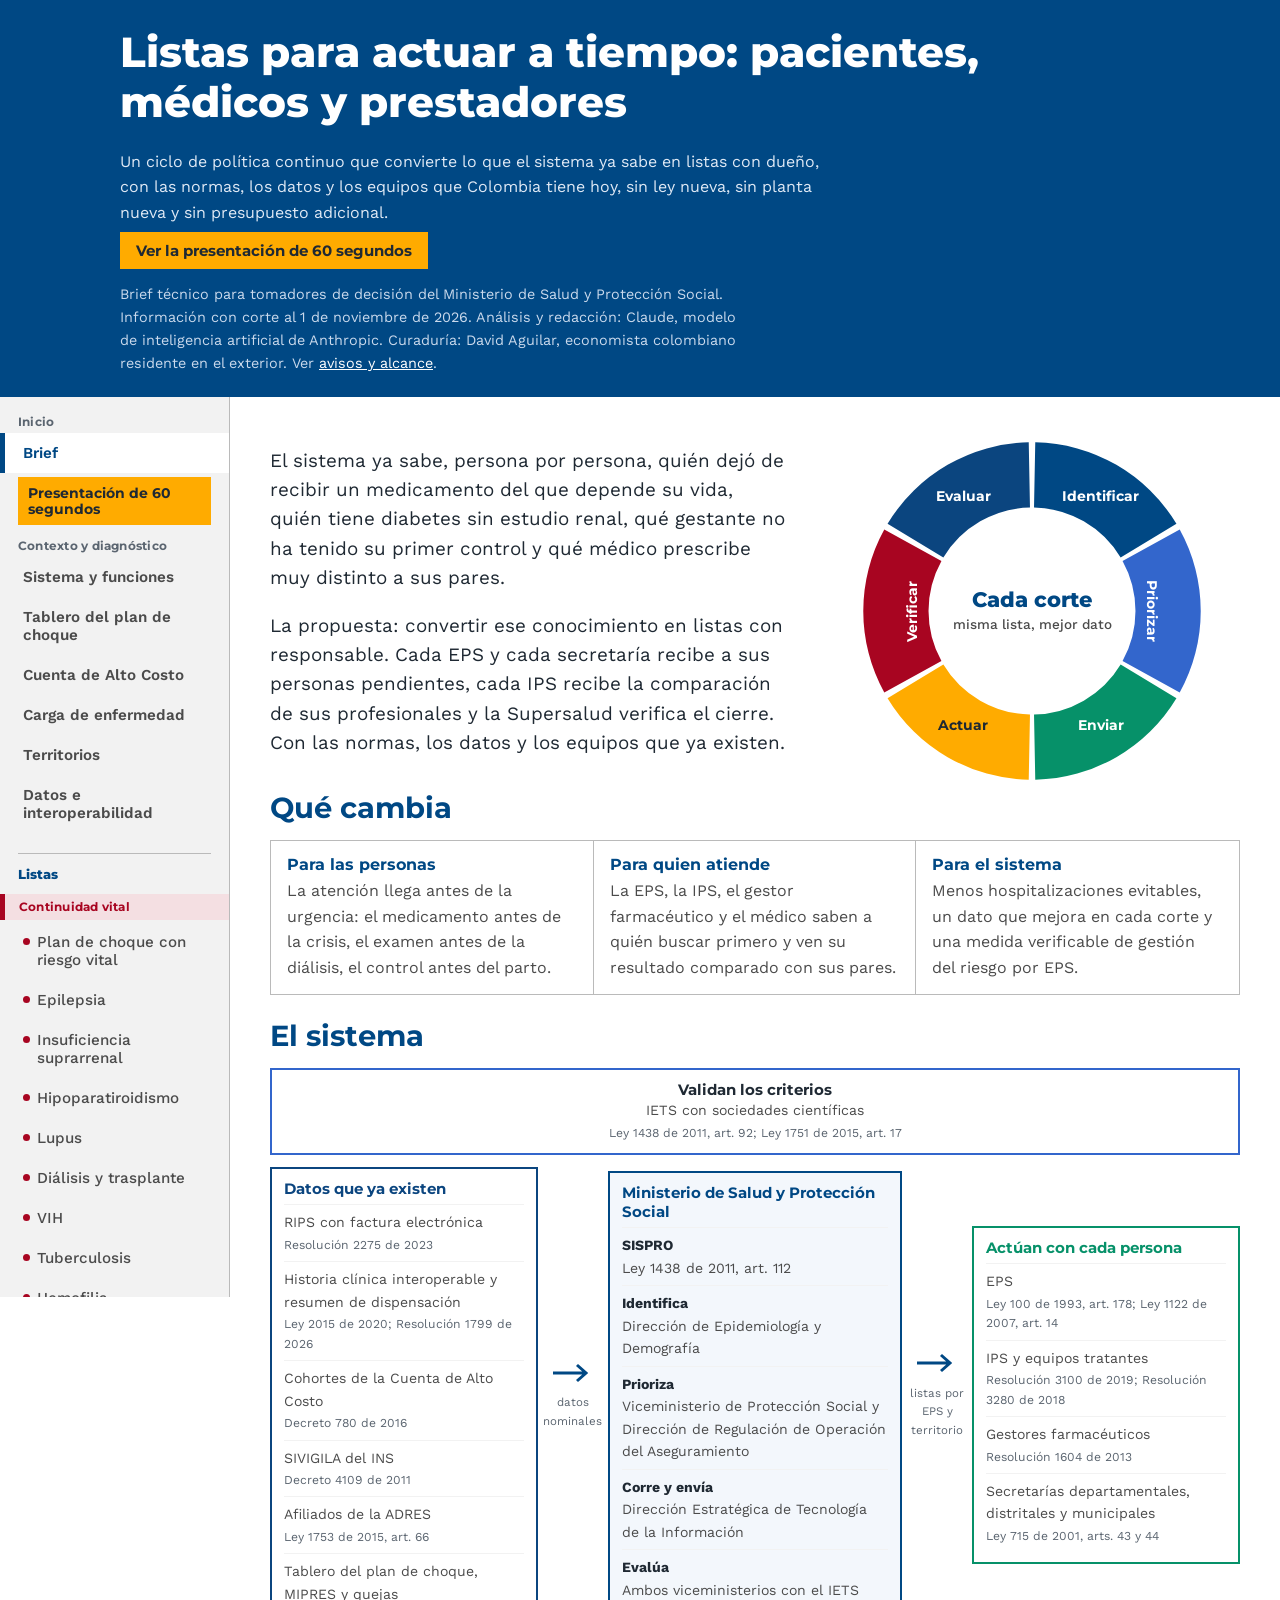
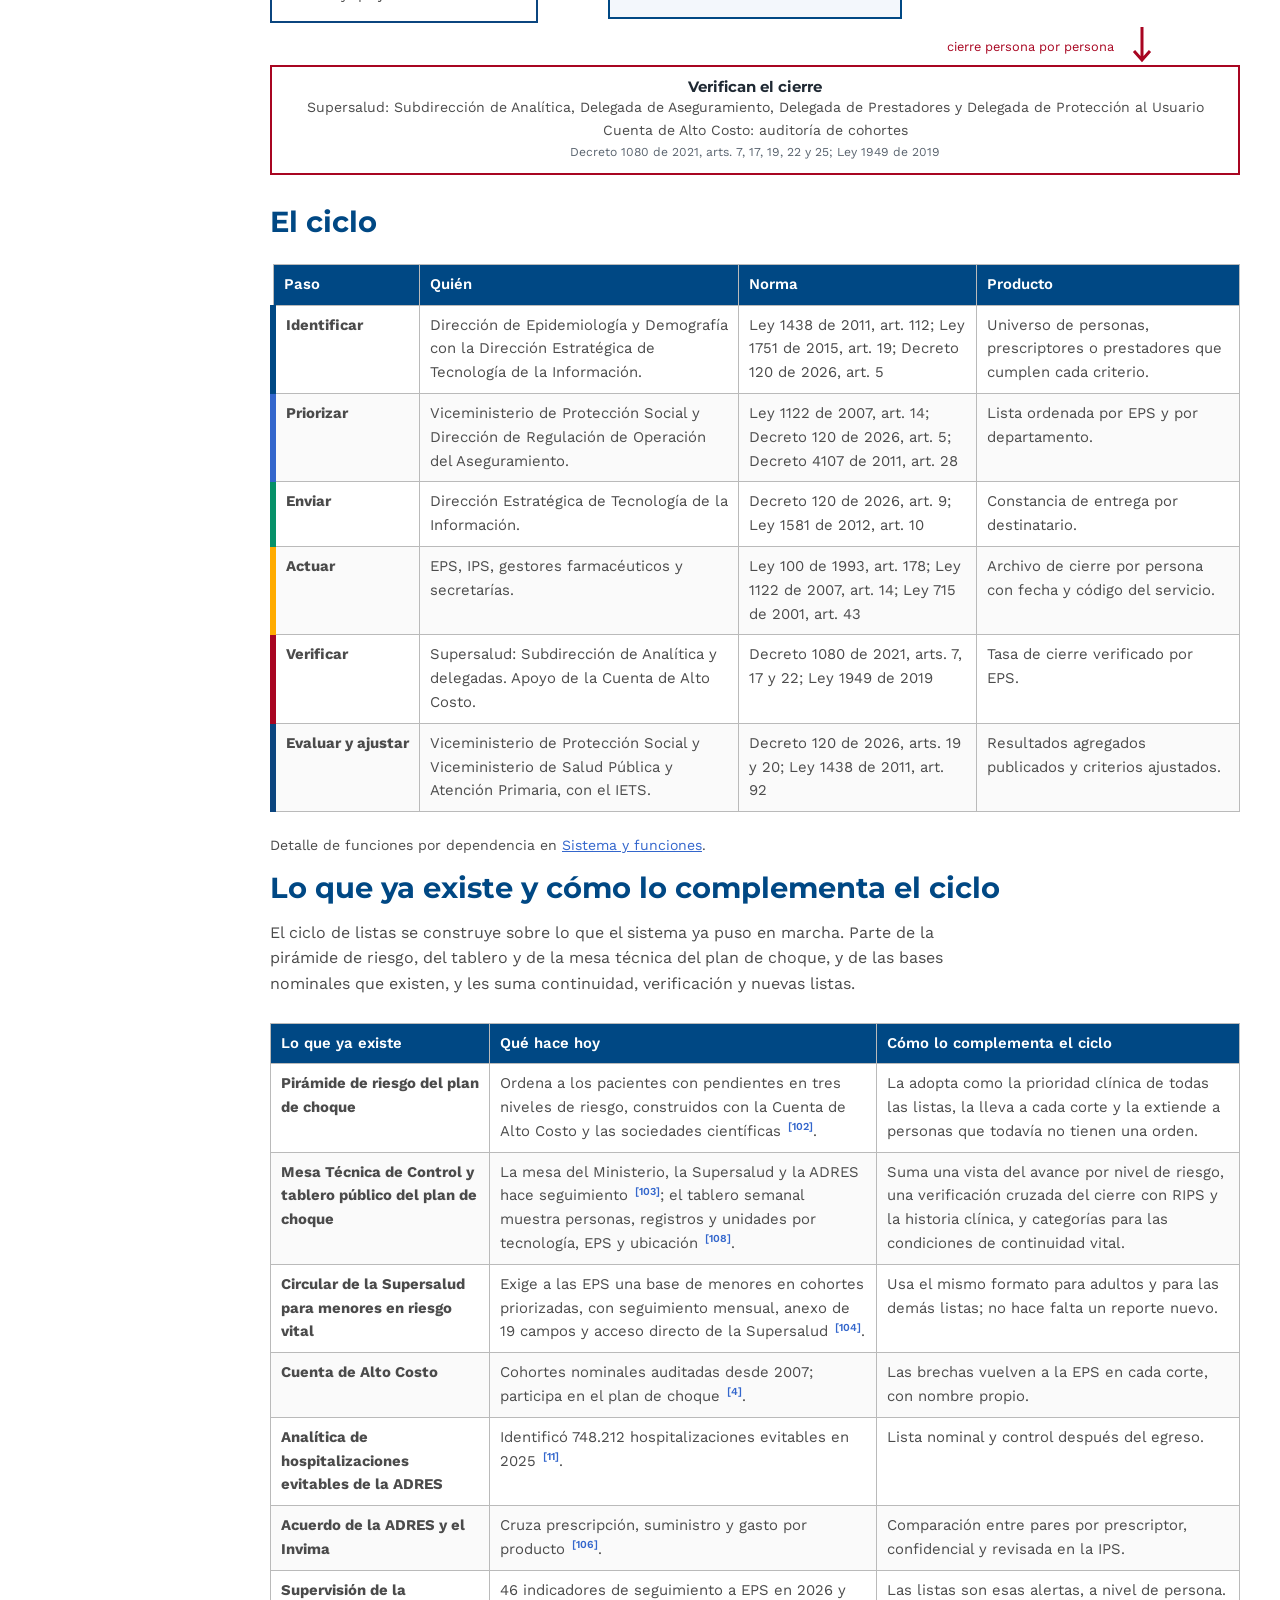
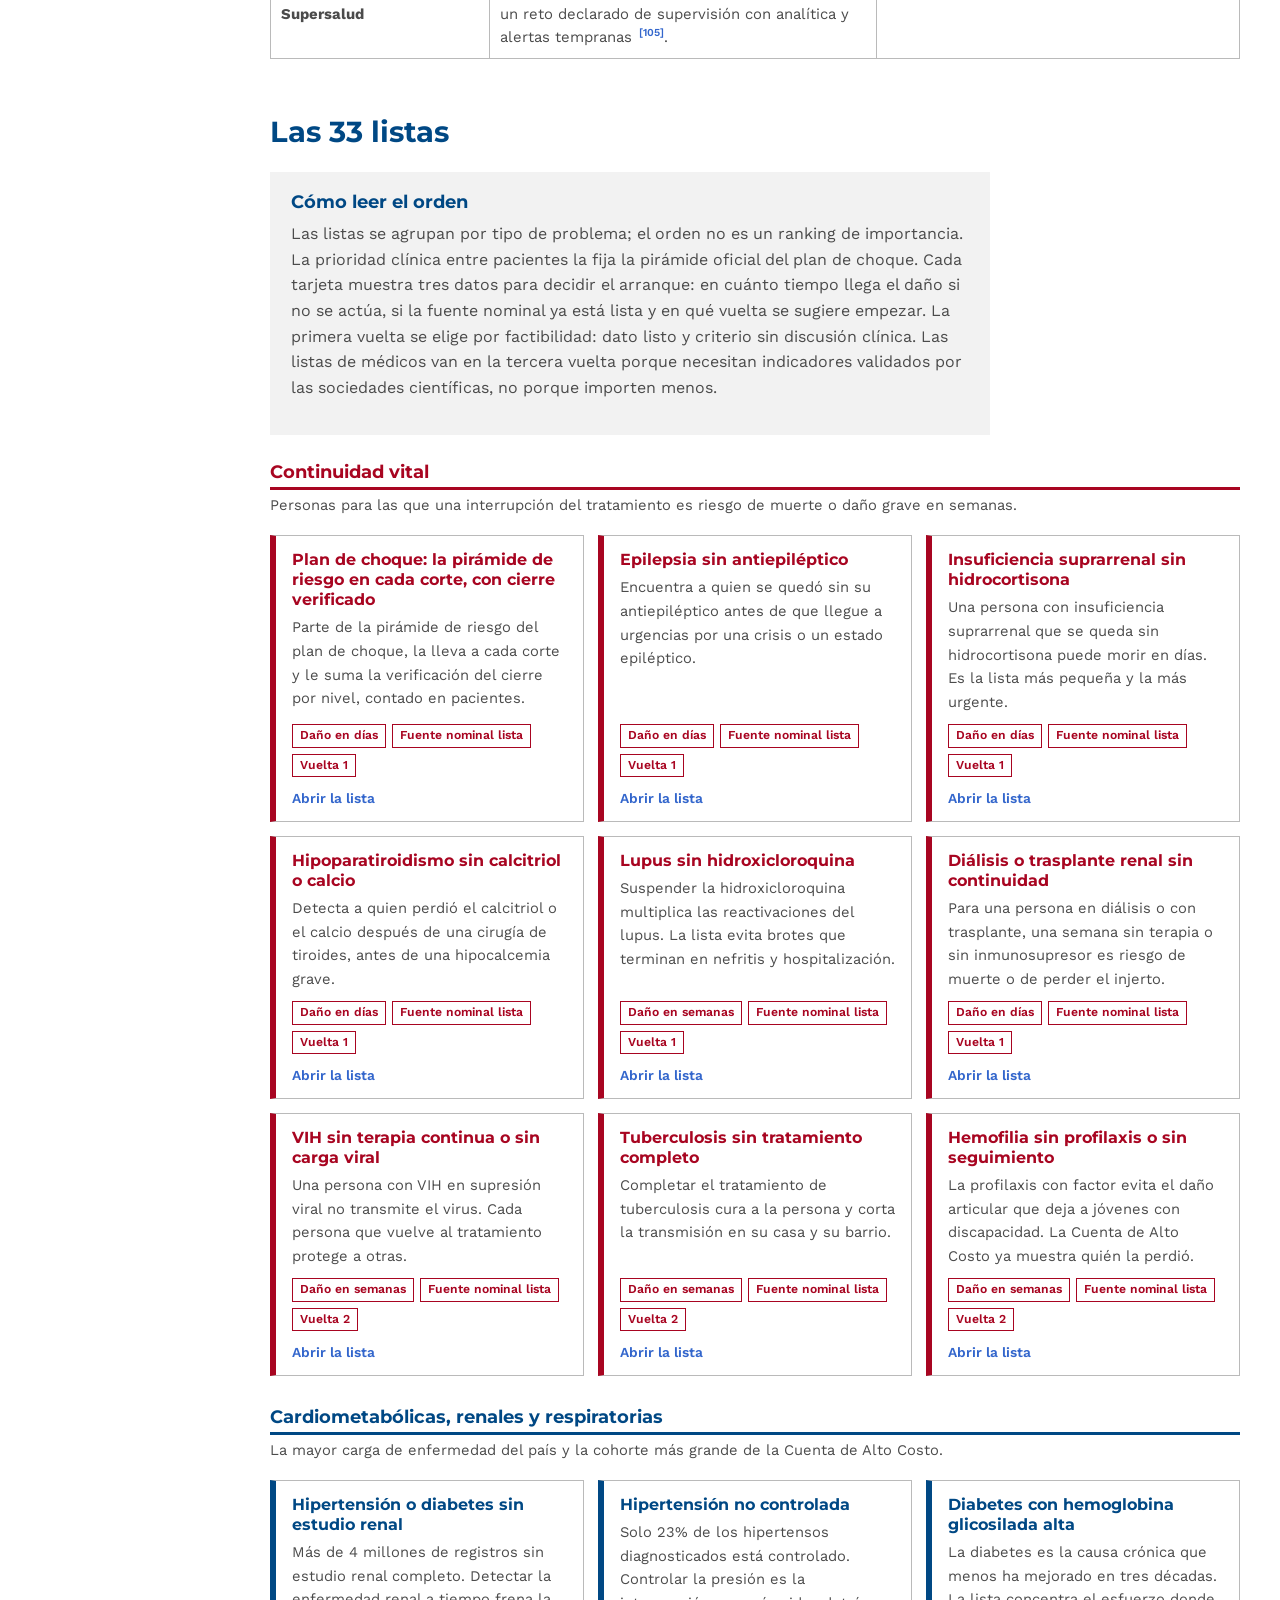
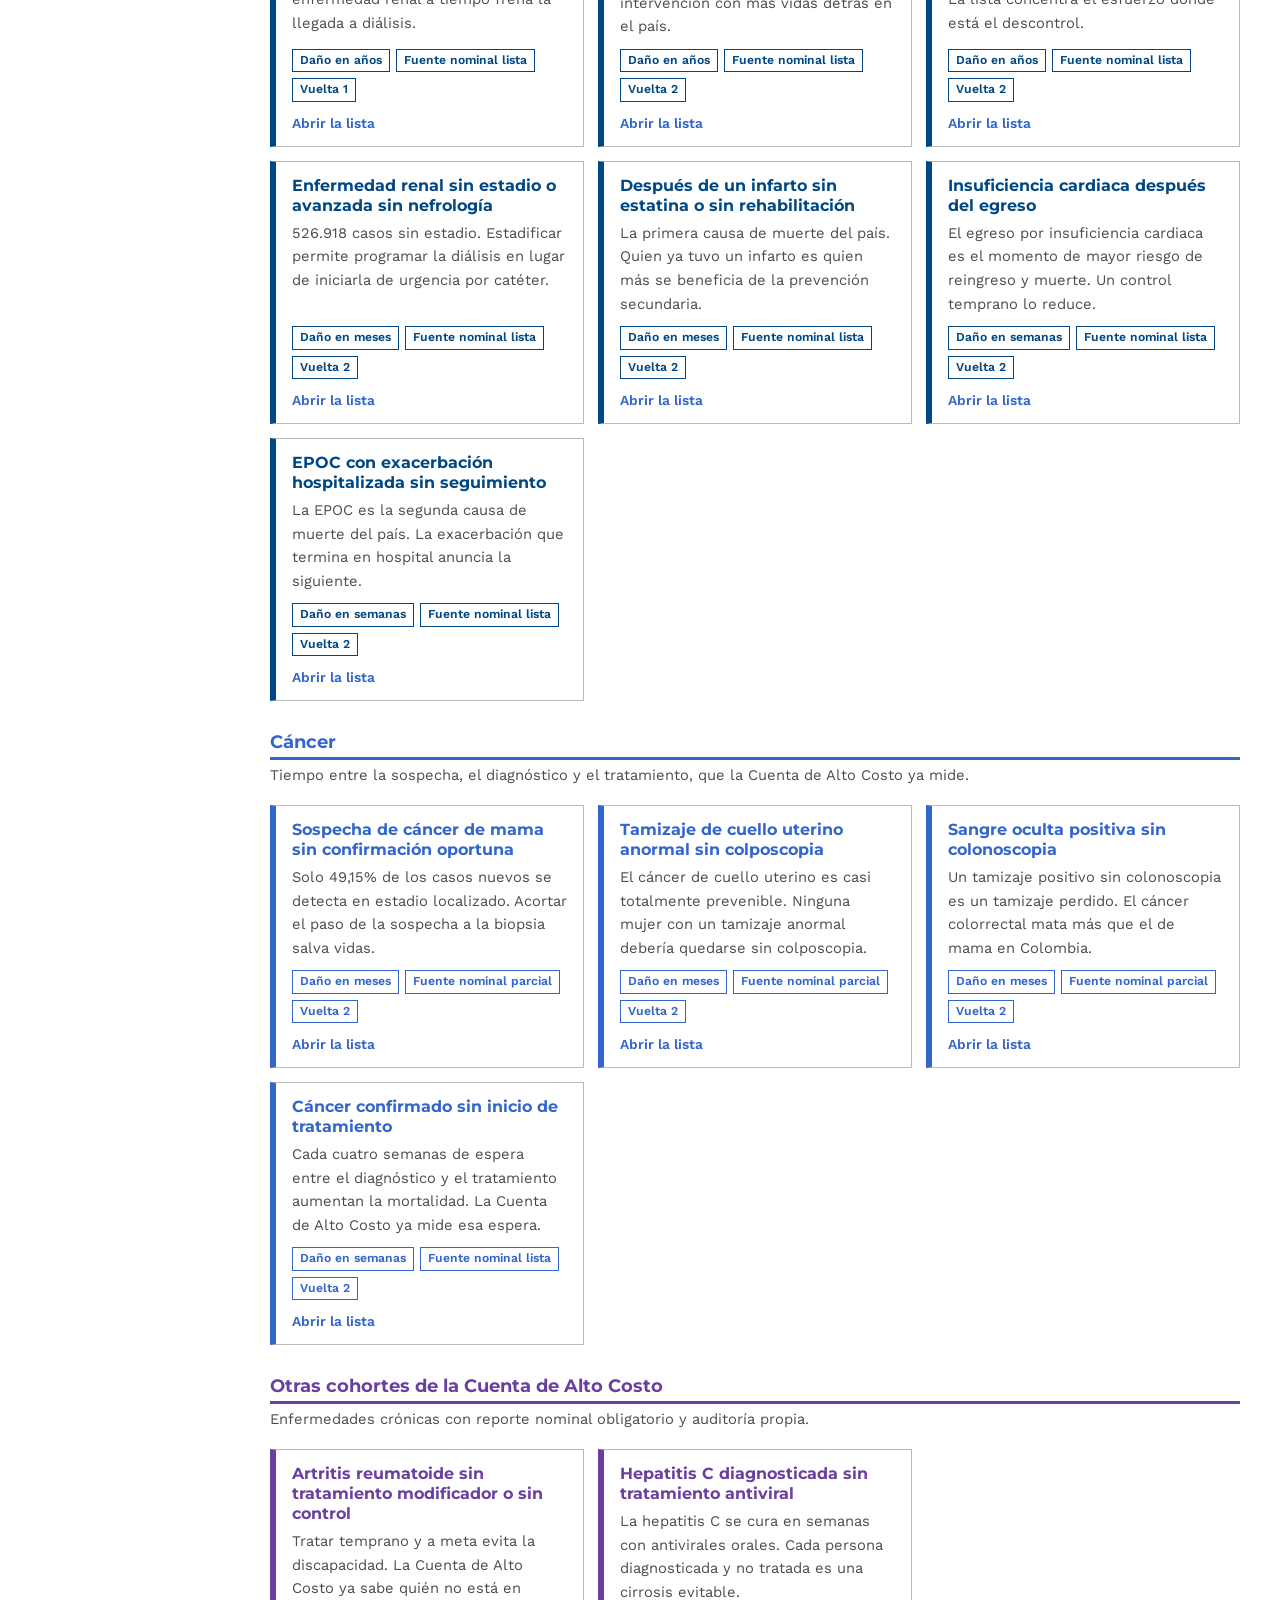
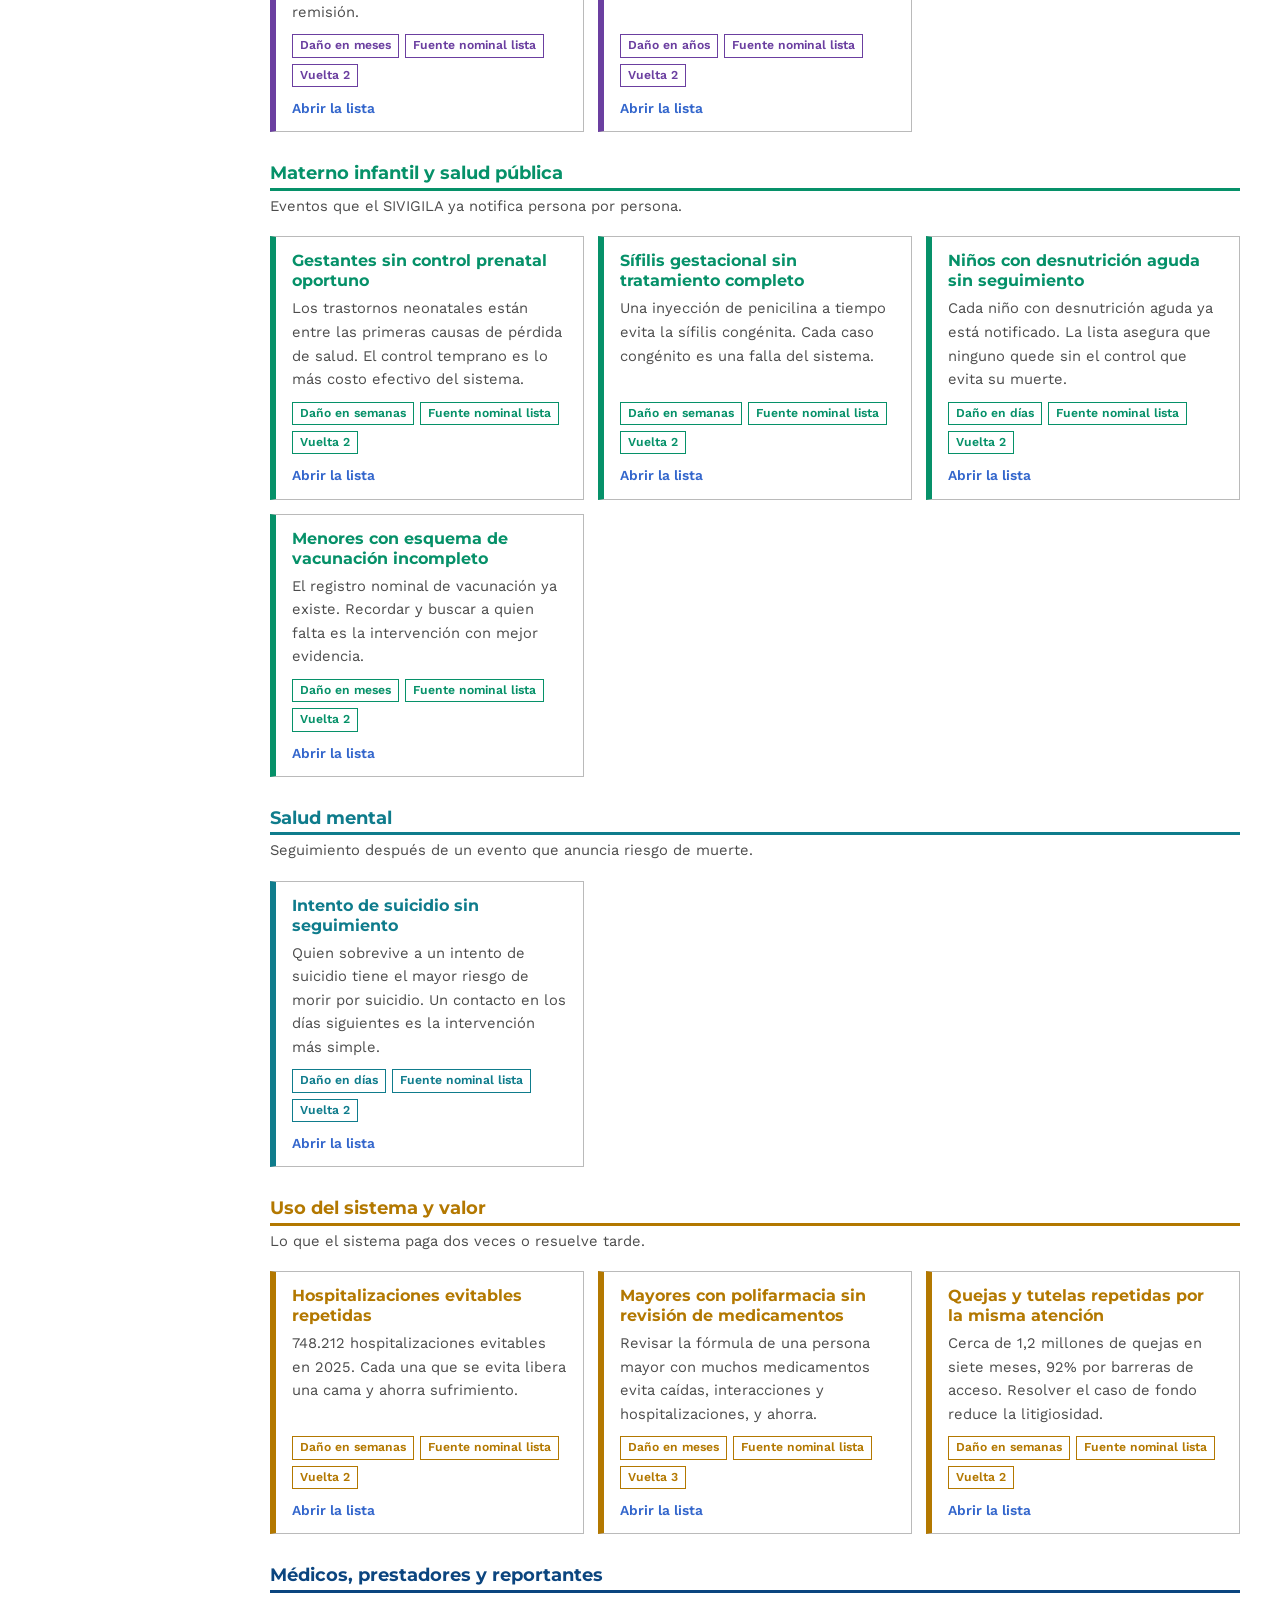
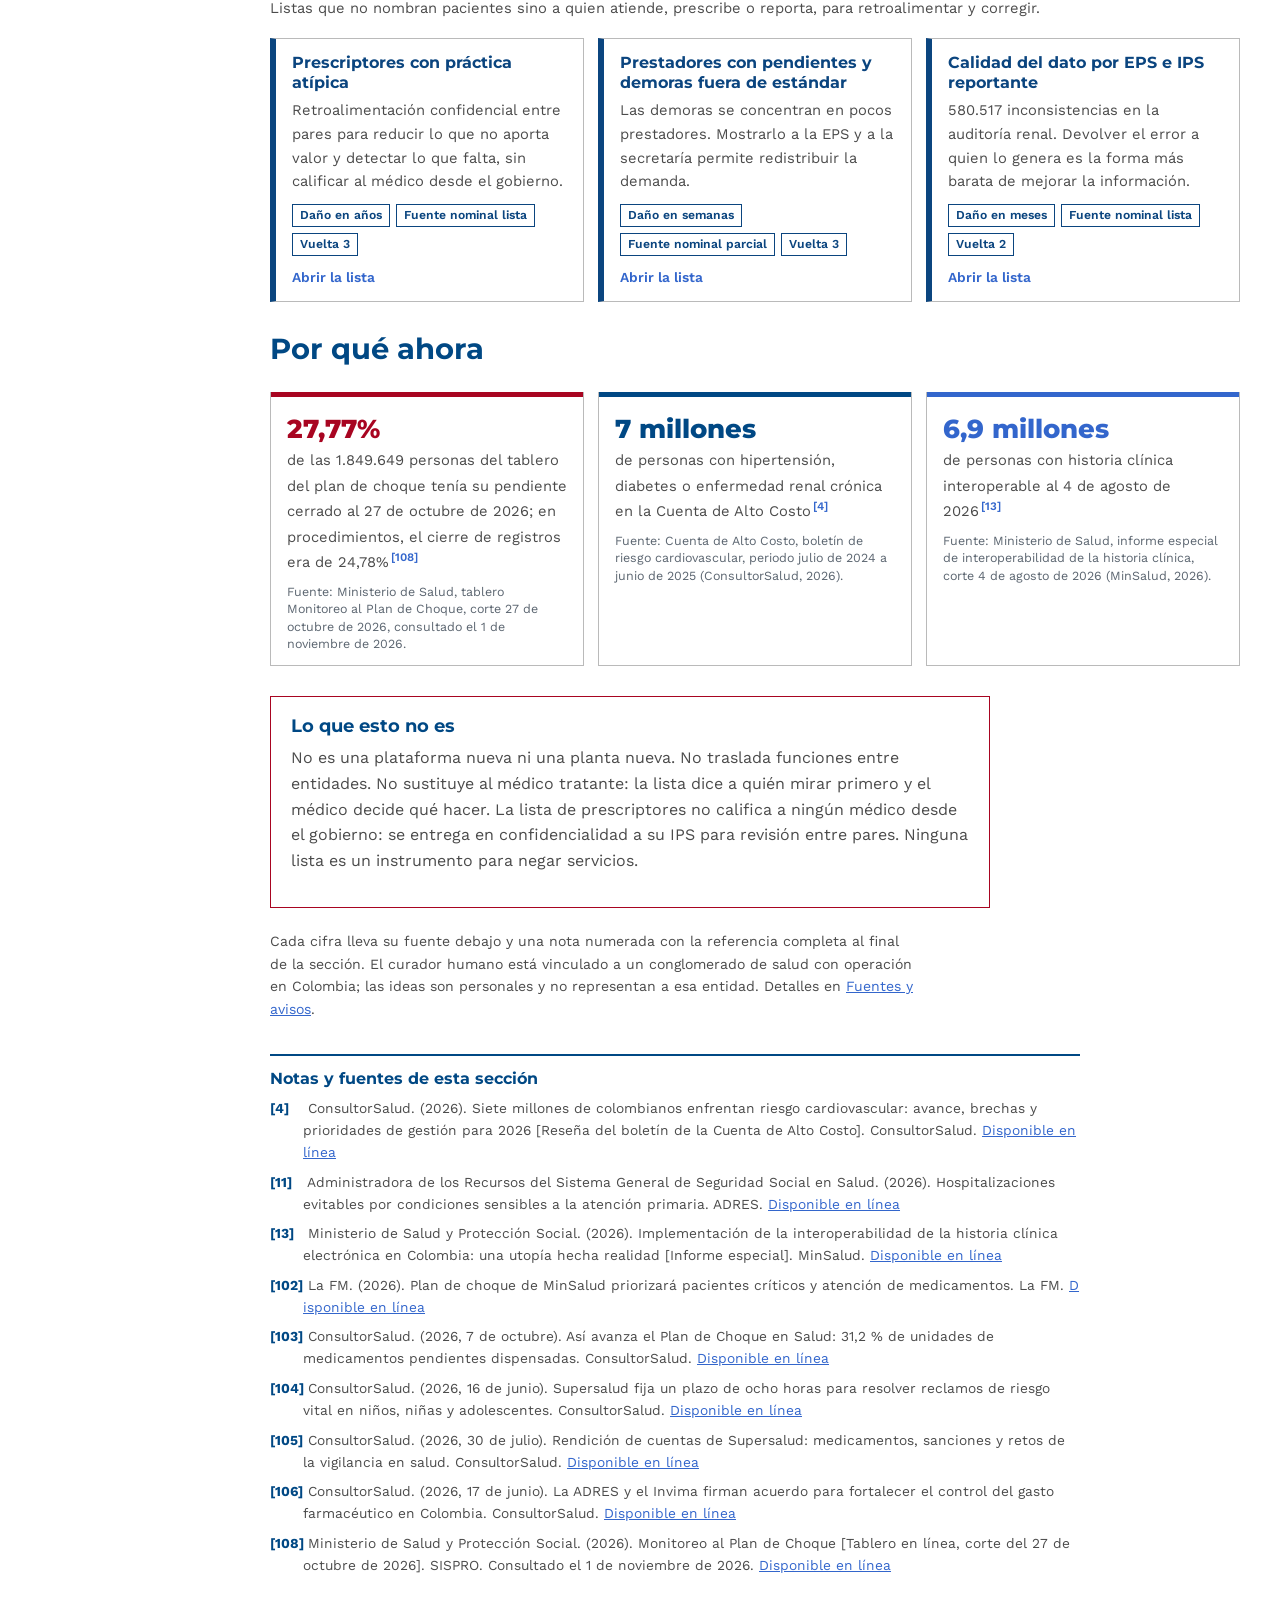
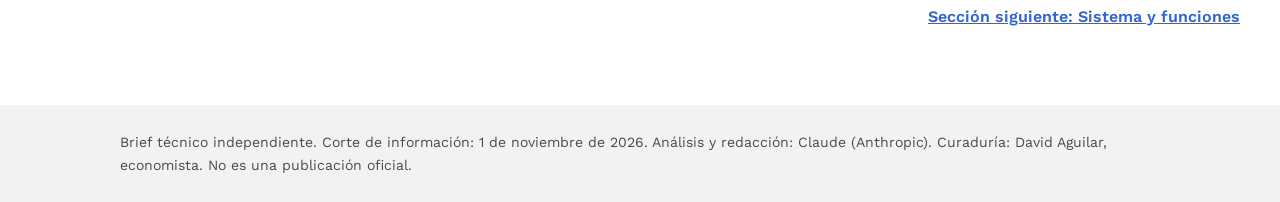
==== commit 0abad5d0: "El ciclo se presenta como complemento de la pirámide y el tablero del plan de choque Co-Authored-By:" ====
--- a/index.html
+++ b/index.html
@@ -295,11 +295,12 @@
 <h2>El ciclo</h2>
 <div class="tw"><table class="cyc"><thead><tr><th>Paso</th><th>Quién</th><th>Norma</th><th>Producto</th></tr></thead><tbody><tr><td style="border-left:6px solid var(--navy)"><b>Identificar</b></td><td>Dirección de Epidemiología y Demografía con la Dirección Estratégica de Tecnología de la Información.</td><td>Ley 1438 de 2011, art. 112; Ley 1751 de 2015, art. 19; Decreto 120 de 2026, art. 5</td><td>Universo de personas, prescriptores o prestadores que cumplen cada criterio.</td></tr><tr><td style="border-left:6px solid var(--blue)"><b>Priorizar</b></td><td>Viceministerio de Protección Social y Dirección de Regulación de Operación del Aseguramiento.</td><td>Ley 1122 de 2007, art. 14; Decreto 120 de 2026, art. 5; Decreto 4107 de 2011, art. 28</td><td>Lista ordenada por EPS y por departamento.</td></tr><tr><td style="border-left:6px solid var(--green)"><b>Enviar</b></td><td>Dirección Estratégica de Tecnología de la Información.</td><td>Decreto 120 de 2026, art. 9; Ley 1581 de 2012, art. 10</td><td>Constancia de entrega por destinatario.</td></tr><tr><td style="border-left:6px solid var(--yellow)"><b>Actuar</b></td><td>EPS, IPS, gestores farmacéuticos y secretarías.</td><td>Ley 100 de 1993, art. 178; Ley 1122 de 2007, art. 14; Ley 715 de 2001, art. 43</td><td>Archivo de cierre por persona con fecha y código del servicio.</td></tr><tr><td style="border-left:6px solid var(--red)"><b>Verificar</b></td><td>Supersalud: Subdirección de Analítica y delegadas. Apoyo de la Cuenta de Alto Costo.</td><td>Decreto 1080 de 2021, arts. 7, 17 y 22; Ley 1949 de 2019</td><td>Tasa de cierre verificado por EPS.</td></tr><tr><td style="border-left:6px solid var(--deep)"><b>Evaluar y ajustar</b></td><td>Viceministerio de Protección Social y Viceministerio de Salud Pública y Atención Primaria, con el IETS.</td><td>Decreto 120 de 2026, arts. 19 y 20; Ley 1438 de 2011, art. 92</td><td>Resultados agregados publicados y criterios ajustados.</td></tr></tbody></table></div>
 <p class="small">Detalle de funciones por dependencia en <a href="#sistema" data-go="sistema">Sistema y funciones</a>.</p>
-<h2>Lo que ya existe y lo que el ciclo agrega</h2>
-<div class="tw"><table><thead><tr><th>Lo que ya existe</th><th>Qué hace hoy</th><th>Qué agrega el ciclo</th></tr></thead><tbody><tr><td><b>Pirámide de riesgo del plan de choque</b></td><td>Ordena a los pacientes con pendientes en tres niveles, con la Cuenta de Alto Costo y las sociedades científicas; el propio Ministerio la describe como un modelo en construcción <a class="f" href="https://www.lafm.com.co/sociedad/ministra-salud-ana-maria-vesga-pacientes-plan-choque-usuarios-medicamentos-410542"></a>.</td><td>La escribe en códigos, la aplica en cada corte y la extiende a quien nunca figuró como pendiente.</td></tr><tr><td><b>Mesa Técnica de Control y tablero público del plan de choque</b></td><td>La mesa del Ministerio, la Supersalud y la ADRES hace seguimiento <a class="f" href="https://consultorsalud.com/asi-avanza-el-plan-de-choque-en-salud/"></a>; el tablero semanal muestra personas, registros y unidades por tecnología, EPS y ubicación <a class="f" href="https://plandechoque.sispro.gov.co/"></a>.</td><td>Agrega el nivel de riesgo como filtro, el cierre verificado contra RIPS y la historia clínica, y las patologías de continuidad que hoy no tienen categoría propia.</td></tr><tr><td><b>Circular de la Supersalud para menores en riesgo vital</b></td><td>Exige a las EPS una base de menores en cohortes priorizadas, con seguimiento mensual, anexo de 19 campos y acceso directo de la Supersalud <a class="f" href="https://consultorsalud.com/riesgo-vital-ninos-reclamos-adolescentes/"></a>.</td><td>Usa el mismo formato para adultos y para las demás listas; no hace falta un reporte nuevo.</td></tr><tr><td><b>Cuenta de Alto Costo</b></td><td>Cohortes nominales auditadas desde 2007; participa en el plan de choque <a class="f" href="https://consultorsalud.com/riesgo-cardiovascular-colombia-millones-hta-d/"></a>.</td><td>Las brechas vuelven a la EPS en cada corte, con nombre propio.</td></tr><tr><td><b>Analítica de hospitalizaciones evitables de la ADRES</b></td><td>Identificó 748.212 hospitalizaciones evitables en 2025 <a class="f" href="https://consultorsalud.com/wp-content/uploads/2026/07/Hospitalizaciones_evitables_por_condiciones_sensibles_a_la_Atencion_Primaria.pdf"></a>.</td><td>Lista nominal y control después del egreso.</td></tr><tr><td><b>Acuerdo de la ADRES y el Invima</b></td><td>Cruza prescripción, suministro y gasto por producto <a class="f" href="https://consultorsalud.com/?p=337823"></a>.</td><td>Comparación entre pares por prescriptor, confidencial y revisada en la IPS.</td></tr><tr><td><b>Supervisión de la Supersalud</b></td><td>46 indicadores de seguimiento a EPS en 2026 y un reto declarado de supervisión con analítica y alertas tempranas <a class="f" href="https://consultorsalud.com/rendicion-cuentas-supersalud-2026-cifras-retos/"></a>.</td><td>Las listas son esas alertas, a nivel de persona.</td></tr></tbody></table></div>
+<h2>Lo que ya existe y cómo lo complementa el ciclo</h2>
+<p class="read">El ciclo de listas se construye sobre lo que el sistema ya puso en marcha. Parte de la pirámide de riesgo, del tablero y de la mesa técnica del plan de choque, y de las bases nominales que existen, y les suma continuidad, verificación y nuevas listas.</p>
+<div class="tw"><table><thead><tr><th>Lo que ya existe</th><th>Qué hace hoy</th><th>Cómo lo complementa el ciclo</th></tr></thead><tbody><tr><td><b>Pirámide de riesgo del plan de choque</b></td><td>Ordena a los pacientes con pendientes en tres niveles de riesgo, construidos con la Cuenta de Alto Costo y las sociedades científicas <a class="f" href="https://www.lafm.com.co/sociedad/ministra-salud-ana-maria-vesga-pacientes-plan-choque-usuarios-medicamentos-410542"></a>.</td><td>La adopta como la prioridad clínica de todas las listas, la lleva a cada corte y la extiende a personas que todavía no tienen una orden.</td></tr><tr><td><b>Mesa Técnica de Control y tablero público del plan de choque</b></td><td>La mesa del Ministerio, la Supersalud y la ADRES hace seguimiento <a class="f" href="https://consultorsalud.com/asi-avanza-el-plan-de-choque-en-salud/"></a>; el tablero semanal muestra personas, registros y unidades por tecnología, EPS y ubicación <a class="f" href="https://plandechoque.sispro.gov.co/"></a>.</td><td>Suma una vista del avance por nivel de riesgo, una verificación cruzada del cierre con RIPS y la historia clínica, y categorías para las condiciones de continuidad vital.</td></tr><tr><td><b>Circular de la Supersalud para menores en riesgo vital</b></td><td>Exige a las EPS una base de menores en cohortes priorizadas, con seguimiento mensual, anexo de 19 campos y acceso directo de la Supersalud <a class="f" href="https://consultorsalud.com/riesgo-vital-ninos-reclamos-adolescentes/"></a>.</td><td>Usa el mismo formato para adultos y para las demás listas; no hace falta un reporte nuevo.</td></tr><tr><td><b>Cuenta de Alto Costo</b></td><td>Cohortes nominales auditadas desde 2007; participa en el plan de choque <a class="f" href="https://consultorsalud.com/riesgo-cardiovascular-colombia-millones-hta-d/"></a>.</td><td>Las brechas vuelven a la EPS en cada corte, con nombre propio.</td></tr><tr><td><b>Analítica de hospitalizaciones evitables de la ADRES</b></td><td>Identificó 748.212 hospitalizaciones evitables en 2025 <a class="f" href="https://consultorsalud.com/wp-content/uploads/2026/07/Hospitalizaciones_evitables_por_condiciones_sensibles_a_la_Atencion_Primaria.pdf"></a>.</td><td>Lista nominal y control después del egreso.</td></tr><tr><td><b>Acuerdo de la ADRES y el Invima</b></td><td>Cruza prescripción, suministro y gasto por producto <a class="f" href="https://consultorsalud.com/?p=337823"></a>.</td><td>Comparación entre pares por prescriptor, confidencial y revisada en la IPS.</td></tr><tr><td><b>Supervisión de la Supersalud</b></td><td>46 indicadores de seguimiento a EPS en 2026 y un reto declarado de supervisión con analítica y alertas tempranas <a class="f" href="https://consultorsalud.com/rendicion-cuentas-supersalud-2026-cifras-retos/"></a>.</td><td>Las listas son esas alertas, a nivel de persona.</td></tr></tbody></table></div>
 <h2 id="idx" style="margin-top:34px;scroll-margin-top:70px">Las 33 listas</h2>
 <div class="box note read"><h3>Cómo leer el orden</h3><p>Las listas se agrupan por tipo de problema; el orden no es un ranking de importancia. La prioridad clínica entre pacientes la fija la pirámide oficial del plan de choque. Cada tarjeta muestra tres datos para decidir el arranque: en cuánto tiempo llega el daño si no se actúa, si la fuente nominal ya está lista y en qué vuelta se sugiere empezar. La primera vuelta se elige por factibilidad: dato listo y criterio sin discusión clínica. Las listas de médicos van en la tercera vuelta porque necesitan indicadores validados por las sociedades científicas, no porque importen menos.</p></div>
-<h3 class="gh" style="--k:var(--red)">Continuidad vital</h3><p class="gd">Personas para las que una interrupción del tratamiento es riesgo de muerte o daño grave en semanas.</p><div class="lgrid"><a class="lc" style="--k:var(--red)" href="#l-pdc" data-go="l-pdc"><b>Plan de choque: la pirámide de riesgo en códigos y con cierre verificado</b><span>Toma la pirámide de riesgo que el plan de choque ya usa, la escribe en códigos y mide el cierre en pacientes verificados por nivel, no en unidades.</span><div class="chips"><span>Daño en días</span><span>Fuente nominal lista</span><span>Vuelta 1</span></div><i>Abrir la lista</i></a><a class="lc" style="--k:var(--red)" href="#l-epi" data-go="l-epi"><b>Epilepsia sin antiepiléptico</b><span>Encuentra a quien se quedó sin su antiepiléptico antes de que llegue a urgencias por una crisis o un estado epiléptico.</span><div class="chips"><span>Daño en días</span><span>Fuente nominal lista</span><span>Vuelta 1</span></div><i>Abrir la lista</i></a><a class="lc" style="--k:var(--red)" href="#l-sup" data-go="l-sup"><b>Insuficiencia suprarrenal sin hidrocortisona</b><span>Una persona con insuficiencia suprarrenal que se queda sin hidrocortisona puede morir en días. Es la lista más pequeña y la más urgente.</span><div class="chips"><span>Daño en días</span><span>Fuente nominal lista</span><span>Vuelta 1</span></div><i>Abrir la lista</i></a><a class="lc" style="--k:var(--red)" href="#l-hipo" data-go="l-hipo"><b>Hipoparatiroidismo sin calcitriol o calcio</b><span>Detecta a quien perdió el calcitriol o el calcio después de una cirugía de tiroides, antes de una hipocalcemia grave.</span><div class="chips"><span>Daño en días</span><span>Fuente nominal lista</span><span>Vuelta 1</span></div><i>Abrir la lista</i></a><a class="lc" style="--k:var(--red)" href="#l-lup" data-go="l-lup"><b>Lupus sin hidroxicloroquina</b><span>Suspender la hidroxicloroquina multiplica las reactivaciones del lupus. La lista evita brotes que terminan en nefritis y hospitalización.</span><div class="chips"><span>Daño en semanas</span><span>Fuente nominal lista</span><span>Vuelta 1</span></div><i>Abrir la lista</i></a><a class="lc" style="--k:var(--red)" href="#l-trr" data-go="l-trr"><b>Diálisis o trasplante renal sin continuidad</b><span>Para una persona en diálisis o con trasplante, una semana sin terapia o sin inmunosupresor es riesgo de muerte o de perder el injerto.</span><div class="chips"><span>Daño en días</span><span>Fuente nominal lista</span><span>Vuelta 1</span></div><i>Abrir la lista</i></a><a class="lc" style="--k:var(--red)" href="#l-vih" data-go="l-vih"><b>VIH sin terapia continua o sin carga viral</b><span>Una persona con VIH en supresión viral no transmite el virus. Cada persona que vuelve al tratamiento protege a otras.</span><div class="chips"><span>Daño en semanas</span><span>Fuente nominal lista</span><span>Vuelta 2</span></div><i>Abrir la lista</i></a><a class="lc" style="--k:var(--red)" href="#l-tb" data-go="l-tb"><b>Tuberculosis sin tratamiento completo</b><span>Completar el tratamiento de tuberculosis cura a la persona y corta la transmisión en su casa y su barrio.</span><div class="chips"><span>Daño en semanas</span><span>Fuente nominal lista</span><span>Vuelta 2</span></div><i>Abrir la lista</i></a><a class="lc" style="--k:var(--red)" href="#l-hem" data-go="l-hem"><b>Hemofilia sin profilaxis o sin seguimiento</b><span>La profilaxis con factor evita el daño articular que deja a jóvenes con discapacidad. La Cuenta de Alto Costo ya muestra quién la perdió.</span><div class="chips"><span>Daño en semanas</span><span>Fuente nominal lista</span><span>Vuelta 2</span></div><i>Abrir la lista</i></a></div><h3 class="gh" style="--k:var(--navy)">Cardiometabólicas, renales y respiratorias</h3><p class="gd">La mayor carga de enfermedad del país y la cohorte más grande de la Cuenta de Alto Costo.</p><div class="lgrid"><a class="lc" style="--k:var(--navy)" href="#l-renal0" data-go="l-renal0"><b>Hipertensión o diabetes sin estudio renal</b><span>Más de 4 millones de registros sin estudio renal completo. Detectar la enfermedad renal a tiempo frena la llegada a diálisis.</span><div class="chips"><span>Daño en años</span><span>Fuente nominal lista</span><span>Vuelta 1</span></div><i>Abrir la lista</i></a><a class="lc" style="--k:var(--navy)" href="#l-hta" data-go="l-hta"><b>Hipertensión no controlada</b><span>Solo 23% de los hipertensos diagnosticados está controlado. Controlar la presión es la intervención con más vidas detrás en el país.</span><div class="chips"><span>Daño en años</span><span>Fuente nominal lista</span><span>Vuelta 2</span></div><i>Abrir la lista</i></a><a class="lc" style="--k:var(--navy)" href="#l-dm" data-go="l-dm"><b>Diabetes con hemoglobina glicosilada alta</b><span>La diabetes es la causa crónica que menos ha mejorado en tres décadas. La lista concentra el esfuerzo donde está el descontrol.</span><div class="chips"><span>Daño en años</span><span>Fuente nominal lista</span><span>Vuelta 2</span></div><i>Abrir la lista</i></a><a class="lc" style="--k:var(--navy)" href="#l-erc" data-go="l-erc"><b>Enfermedad renal sin estadio o avanzada sin nefrología</b><span>526.918 casos sin estadio. Estadificar permite programar la diálisis en lugar de iniciarla de urgencia por catéter.</span><div class="chips"><span>Daño en meses</span><span>Fuente nominal lista</span><span>Vuelta 2</span></div><i>Abrir la lista</i></a><a class="lc" style="--k:var(--navy)" href="#l-iam" data-go="l-iam"><b>Después de un infarto sin estatina o sin rehabilitación</b><span>La primera causa de muerte del país. Quien ya tuvo un infarto es quien más se beneficia de la prevención secundaria.</span><div class="chips"><span>Daño en meses</span><span>Fuente nominal lista</span><span>Vuelta 2</span></div><i>Abrir la lista</i></a><a class="lc" style="--k:var(--navy)" href="#l-ic" data-go="l-ic"><b>Insuficiencia cardiaca después del egreso</b><span>El egreso por insuficiencia cardiaca es el momento de mayor riesgo de reingreso y muerte. Un control temprano lo reduce.</span><div class="chips"><span>Daño en semanas</span><span>Fuente nominal lista</span><span>Vuelta 2</span></div><i>Abrir la lista</i></a><a class="lc" style="--k:var(--navy)" href="#l-epoc" data-go="l-epoc"><b>EPOC con exacerbación hospitalizada sin seguimiento</b><span>La EPOC es la segunda causa de muerte del país. La exacerbación que termina en hospital anuncia la siguiente.</span><div class="chips"><span>Daño en semanas</span><span>Fuente nominal lista</span><span>Vuelta 2</span></div><i>Abrir la lista</i></a></div><h3 class="gh" style="--k:var(--blue)">Cáncer</h3><p class="gd">Tiempo entre la sospecha, el diagnóstico y el tratamiento, que la Cuenta de Alto Costo ya mide.</p><div class="lgrid"><a class="lc" style="--k:var(--blue)" href="#l-mama" data-go="l-mama"><b>Sospecha de cáncer de mama sin confirmación oportuna</b><span>Solo 49,15% de los casos nuevos se detecta en estadio localizado. Acortar el paso de la sospecha a la biopsia salva vidas.</span><div class="chips"><span>Daño en meses</span><span>Fuente nominal parcial</span><span>Vuelta 2</span></div><i>Abrir la lista</i></a><a class="lc" style="--k:var(--blue)" href="#l-cervix" data-go="l-cervix"><b>Tamizaje de cuello uterino anormal sin colposcopia</b><span>El cáncer de cuello uterino es casi totalmente prevenible. Ninguna mujer con un tamizaje anormal debería quedarse sin colposcopia.</span><div class="chips"><span>Daño en meses</span><span>Fuente nominal parcial</span><span>Vuelta 2</span></div><i>Abrir la lista</i></a><a class="lc" style="--k:var(--blue)" href="#l-crc" data-go="l-crc"><b>Sangre oculta positiva sin colonoscopia</b><span>Un tamizaje positivo sin colonoscopia es un tamizaje perdido. El cáncer colorrectal mata más que el de mama en Colombia.</span><div class="chips"><span>Daño en meses</span><span>Fuente nominal parcial</span><span>Vuelta 2</span></div><i>Abrir la lista</i></a><a class="lc" style="--k:var(--blue)" href="#l-onco" data-go="l-onco"><b>Cáncer confirmado sin inicio de tratamiento</b><span>Cada cuatro semanas de espera entre el diagnóstico y el tratamiento aumentan la mortalidad. La Cuenta de Alto Costo ya mide esa espera.</span><div class="chips"><span>Daño en semanas</span><span>Fuente nominal lista</span><span>Vuelta 2</span></div><i>Abrir la lista</i></a></div><h3 class="gh" style="--k:#6B3FA0">Otras cohortes de la Cuenta de Alto Costo</h3><p class="gd">Enfermedades crónicas con reporte nominal obligatorio y auditoría propia.</p><div class="lgrid"><a class="lc" style="--k:#6B3FA0" href="#l-ar" data-go="l-ar"><b>Artritis reumatoide sin tratamiento modificador o sin control</b><span>Tratar temprano y a meta evita la discapacidad. La Cuenta de Alto Costo ya sabe quién no está en remisión.</span><div class="chips"><span>Daño en meses</span><span>Fuente nominal lista</span><span>Vuelta 2</span></div><i>Abrir la lista</i></a><a class="lc" style="--k:#6B3FA0" href="#l-vhc" data-go="l-vhc"><b>Hepatitis C diagnosticada sin tratamiento antiviral</b><span>La hepatitis C se cura en semanas con antivirales orales. Cada persona diagnosticada y no tratada es una cirrosis evitable.</span><div class="chips"><span>Daño en años</span><span>Fuente nominal lista</span><span>Vuelta 2</span></div><i>Abrir la lista</i></a></div><h3 class="gh" style="--k:var(--green)">Materno infantil y salud pública</h3><p class="gd">Eventos que el SIVIGILA ya notifica persona por persona.</p><div class="lgrid"><a class="lc" style="--k:var(--green)" href="#l-gest" data-go="l-gest"><b>Gestantes sin control prenatal oportuno</b><span>Los trastornos neonatales están entre las primeras causas de pérdida de salud. El control temprano es lo más costo efectivo del sistema.</span><div class="chips"><span>Daño en semanas</span><span>Fuente nominal lista</span><span>Vuelta 2</span></div><i>Abrir la lista</i></a><a class="lc" style="--k:var(--green)" href="#l-sif" data-go="l-sif"><b>Sífilis gestacional sin tratamiento completo</b><span>Una inyección de penicilina a tiempo evita la sífilis congénita. Cada caso congénito es una falla del sistema.</span><div class="chips"><span>Daño en semanas</span><span>Fuente nominal lista</span><span>Vuelta 2</span></div><i>Abrir la lista</i></a><a class="lc" style="--k:var(--green)" href="#l-desn" data-go="l-desn"><b>Niños con desnutrición aguda sin seguimiento</b><span>Cada niño con desnutrición aguda ya está notificado. La lista asegura que ninguno quede sin el control que evita su muerte.</span><div class="chips"><span>Daño en días</span><span>Fuente nominal lista</span><span>Vuelta 2</span></div><i>Abrir la lista</i></a><a class="lc" style="--k:var(--green)" href="#l-vac" data-go="l-vac"><b>Menores con esquema de vacunación incompleto</b><span>El registro nominal de vacunación ya existe. Recordar y buscar a quien falta es la intervención con mejor evidencia.</span><div class="chips"><span>Daño en meses</span><span>Fuente nominal lista</span><span>Vuelta 2</span></div><i>Abrir la lista</i></a></div><h3 class="gh" style="--k:#0F7C8C">Salud mental</h3><p class="gd">Seguimiento después de un evento que anuncia riesgo de muerte.</p><div class="lgrid"><a class="lc" style="--k:#0F7C8C" href="#l-sui" data-go="l-sui"><b>Intento de suicidio sin seguimiento</b><span>Quien sobrevive a un intento de suicidio tiene el mayor riesgo de morir por suicidio. Un contacto en los días siguientes es la intervención más simple.</span><div class="chips"><span>Daño en días</span><span>Fuente nominal lista</span><span>Vuelta 2</span></div><i>Abrir la lista</i></a></div><h3 class="gh" style="--k:#B37800">Uso del sistema y valor</h3><p class="gd">Lo que el sistema paga dos veces o resuelve tarde.</p><div class="lgrid"><a class="lc" style="--k:#B37800" href="#l-hosp" data-go="l-hosp"><b>Hospitalizaciones evitables repetidas</b><span>748.212 hospitalizaciones evitables en 2025. Cada una que se evita libera una cama y ahorra sufrimiento.</span><div class="chips"><span>Daño en semanas</span><span>Fuente nominal lista</span><span>Vuelta 2</span></div><i>Abrir la lista</i></a><a class="lc" style="--k:#B37800" href="#l-poli" data-go="l-poli"><b>Mayores con polifarmacia sin revisión de medicamentos</b><span>Revisar la fórmula de una persona mayor con muchos medicamentos evita caídas, interacciones y hospitalizaciones, y ahorra.</span><div class="chips"><span>Daño en meses</span><span>Fuente nominal lista</span><span>Vuelta 3</span></div><i>Abrir la lista</i></a><a class="lc" style="--k:#B37800" href="#l-quej" data-go="l-quej"><b>Quejas y tutelas repetidas por la misma atención</b><span>Cerca de 1,2 millones de quejas en siete meses, 92% por barreras de acceso. Resolver el caso de fondo reduce la litigiosidad.</span><div class="chips"><span>Daño en semanas</span><span>Fuente nominal lista</span><span>Vuelta 2</span></div><i>Abrir la lista</i></a></div><h3 class="gh" style="--k:var(--deep)">Médicos, prestadores y reportantes</h3><p class="gd">Listas que no nombran pacientes sino a quien atiende, prescribe o reporta, para retroalimentar y corregir.</p><div class="lgrid"><a class="lc" style="--k:var(--deep)" href="#l-presc" data-go="l-presc"><b>Prescriptores con práctica atípica</b><span>Retroalimentación confidencial entre pares para reducir lo que no aporta valor y detectar lo que falta, sin calificar al médico desde el gobierno.</span><div class="chips"><span>Daño en años</span><span>Fuente nominal lista</span><span>Vuelta 3</span></div><i>Abrir la lista</i></a><a class="lc" style="--k:var(--deep)" href="#l-ips" data-go="l-ips"><b>Prestadores con pendientes y demoras fuera de estándar</b><span>Las demoras se concentran en pocos prestadores. Mostrarlo a la EPS y a la secretaría permite redistribuir la demanda.</span><div class="chips"><span>Daño en semanas</span><span>Fuente nominal parcial</span><span>Vuelta 3</span></div><i>Abrir la lista</i></a><a class="lc" style="--k:var(--deep)" href="#l-dato" data-go="l-dato"><b>Calidad del dato por EPS e IPS reportante</b><span>580.517 inconsistencias en la auditoría renal. Devolver el error a quien lo genera es la forma más barata de mejorar la información.</span><div class="chips"><span>Daño en meses</span><span>Fuente nominal lista</span><span>Vuelta 2</span></div><i>Abrir la lista</i></a></div>
+<h3 class="gh" style="--k:var(--red)">Continuidad vital</h3><p class="gd">Personas para las que una interrupción del tratamiento es riesgo de muerte o daño grave en semanas.</p><div class="lgrid"><a class="lc" style="--k:var(--red)" href="#l-pdc" data-go="l-pdc"><b>Plan de choque: la pirámide de riesgo en cada corte, con cierre verificado</b><span>Parte de la pirámide de riesgo del plan de choque, la lleva a cada corte y le suma la verificación del cierre por nivel, contado en pacientes.</span><div class="chips"><span>Daño en días</span><span>Fuente nominal lista</span><span>Vuelta 1</span></div><i>Abrir la lista</i></a><a class="lc" style="--k:var(--red)" href="#l-epi" data-go="l-epi"><b>Epilepsia sin antiepiléptico</b><span>Encuentra a quien se quedó sin su antiepiléptico antes de que llegue a urgencias por una crisis o un estado epiléptico.</span><div class="chips"><span>Daño en días</span><span>Fuente nominal lista</span><span>Vuelta 1</span></div><i>Abrir la lista</i></a><a class="lc" style="--k:var(--red)" href="#l-sup" data-go="l-sup"><b>Insuficiencia suprarrenal sin hidrocortisona</b><span>Una persona con insuficiencia suprarrenal que se queda sin hidrocortisona puede morir en días. Es la lista más pequeña y la más urgente.</span><div class="chips"><span>Daño en días</span><span>Fuente nominal lista</span><span>Vuelta 1</span></div><i>Abrir la lista</i></a><a class="lc" style="--k:var(--red)" href="#l-hipo" data-go="l-hipo"><b>Hipoparatiroidismo sin calcitriol o calcio</b><span>Detecta a quien perdió el calcitriol o el calcio después de una cirugía de tiroides, antes de una hipocalcemia grave.</span><div class="chips"><span>Daño en días</span><span>Fuente nominal lista</span><span>Vuelta 1</span></div><i>Abrir la lista</i></a><a class="lc" style="--k:var(--red)" href="#l-lup" data-go="l-lup"><b>Lupus sin hidroxicloroquina</b><span>Suspender la hidroxicloroquina multiplica las reactivaciones del lupus. La lista evita brotes que terminan en nefritis y hospitalización.</span><div class="chips"><span>Daño en semanas</span><span>Fuente nominal lista</span><span>Vuelta 1</span></div><i>Abrir la lista</i></a><a class="lc" style="--k:var(--red)" href="#l-trr" data-go="l-trr"><b>Diálisis o trasplante renal sin continuidad</b><span>Para una persona en diálisis o con trasplante, una semana sin terapia o sin inmunosupresor es riesgo de muerte o de perder el injerto.</span><div class="chips"><span>Daño en días</span><span>Fuente nominal lista</span><span>Vuelta 1</span></div><i>Abrir la lista</i></a><a class="lc" style="--k:var(--red)" href="#l-vih" data-go="l-vih"><b>VIH sin terapia continua o sin carga viral</b><span>Una persona con VIH en supresión viral no transmite el virus. Cada persona que vuelve al tratamiento protege a otras.</span><div class="chips"><span>Daño en semanas</span><span>Fuente nominal lista</span><span>Vuelta 2</span></div><i>Abrir la lista</i></a><a class="lc" style="--k:var(--red)" href="#l-tb" data-go="l-tb"><b>Tuberculosis sin tratamiento completo</b><span>Completar el tratamiento de tuberculosis cura a la persona y corta la transmisión en su casa y su barrio.</span><div class="chips"><span>Daño en semanas</span><span>Fuente nominal lista</span><span>Vuelta 2</span></div><i>Abrir la lista</i></a><a class="lc" style="--k:var(--red)" href="#l-hem" data-go="l-hem"><b>Hemofilia sin profilaxis o sin seguimiento</b><span>La profilaxis con factor evita el daño articular que deja a jóvenes con discapacidad. La Cuenta de Alto Costo ya muestra quién la perdió.</span><div class="chips"><span>Daño en semanas</span><span>Fuente nominal lista</span><span>Vuelta 2</span></div><i>Abrir la lista</i></a></div><h3 class="gh" style="--k:var(--navy)">Cardiometabólicas, renales y respiratorias</h3><p class="gd">La mayor carga de enfermedad del país y la cohorte más grande de la Cuenta de Alto Costo.</p><div class="lgrid"><a class="lc" style="--k:var(--navy)" href="#l-renal0" data-go="l-renal0"><b>Hipertensión o diabetes sin estudio renal</b><span>Más de 4 millones de registros sin estudio renal completo. Detectar la enfermedad renal a tiempo frena la llegada a diálisis.</span><div class="chips"><span>Daño en años</span><span>Fuente nominal lista</span><span>Vuelta 1</span></div><i>Abrir la lista</i></a><a class="lc" style="--k:var(--navy)" href="#l-hta" data-go="l-hta"><b>Hipertensión no controlada</b><span>Solo 23% de los hipertensos diagnosticados está controlado. Controlar la presión es la intervención con más vidas detrás en el país.</span><div class="chips"><span>Daño en años</span><span>Fuente nominal lista</span><span>Vuelta 2</span></div><i>Abrir la lista</i></a><a class="lc" style="--k:var(--navy)" href="#l-dm" data-go="l-dm"><b>Diabetes con hemoglobina glicosilada alta</b><span>La diabetes es la causa crónica que menos ha mejorado en tres décadas. La lista concentra el esfuerzo donde está el descontrol.</span><div class="chips"><span>Daño en años</span><span>Fuente nominal lista</span><span>Vuelta 2</span></div><i>Abrir la lista</i></a><a class="lc" style="--k:var(--navy)" href="#l-erc" data-go="l-erc"><b>Enfermedad renal sin estadio o avanzada sin nefrología</b><span>526.918 casos sin estadio. Estadificar permite programar la diálisis en lugar de iniciarla de urgencia por catéter.</span><div class="chips"><span>Daño en meses</span><span>Fuente nominal lista</span><span>Vuelta 2</span></div><i>Abrir la lista</i></a><a class="lc" style="--k:var(--navy)" href="#l-iam" data-go="l-iam"><b>Después de un infarto sin estatina o sin rehabilitación</b><span>La primera causa de muerte del país. Quien ya tuvo un infarto es quien más se beneficia de la prevención secundaria.</span><div class="chips"><span>Daño en meses</span><span>Fuente nominal lista</span><span>Vuelta 2</span></div><i>Abrir la lista</i></a><a class="lc" style="--k:var(--navy)" href="#l-ic" data-go="l-ic"><b>Insuficiencia cardiaca después del egreso</b><span>El egreso por insuficiencia cardiaca es el momento de mayor riesgo de reingreso y muerte. Un control temprano lo reduce.</span><div class="chips"><span>Daño en semanas</span><span>Fuente nominal lista</span><span>Vuelta 2</span></div><i>Abrir la lista</i></a><a class="lc" style="--k:var(--navy)" href="#l-epoc" data-go="l-epoc"><b>EPOC con exacerbación hospitalizada sin seguimiento</b><span>La EPOC es la segunda causa de muerte del país. La exacerbación que termina en hospital anuncia la siguiente.</span><div class="chips"><span>Daño en semanas</span><span>Fuente nominal lista</span><span>Vuelta 2</span></div><i>Abrir la lista</i></a></div><h3 class="gh" style="--k:var(--blue)">Cáncer</h3><p class="gd">Tiempo entre la sospecha, el diagnóstico y el tratamiento, que la Cuenta de Alto Costo ya mide.</p><div class="lgrid"><a class="lc" style="--k:var(--blue)" href="#l-mama" data-go="l-mama"><b>Sospecha de cáncer de mama sin confirmación oportuna</b><span>Solo 49,15% de los casos nuevos se detecta en estadio localizado. Acortar el paso de la sospecha a la biopsia salva vidas.</span><div class="chips"><span>Daño en meses</span><span>Fuente nominal parcial</span><span>Vuelta 2</span></div><i>Abrir la lista</i></a><a class="lc" style="--k:var(--blue)" href="#l-cervix" data-go="l-cervix"><b>Tamizaje de cuello uterino anormal sin colposcopia</b><span>El cáncer de cuello uterino es casi totalmente prevenible. Ninguna mujer con un tamizaje anormal debería quedarse sin colposcopia.</span><div class="chips"><span>Daño en meses</span><span>Fuente nominal parcial</span><span>Vuelta 2</span></div><i>Abrir la lista</i></a><a class="lc" style="--k:var(--blue)" href="#l-crc" data-go="l-crc"><b>Sangre oculta positiva sin colonoscopia</b><span>Un tamizaje positivo sin colonoscopia es un tamizaje perdido. El cáncer colorrectal mata más que el de mama en Colombia.</span><div class="chips"><span>Daño en meses</span><span>Fuente nominal parcial</span><span>Vuelta 2</span></div><i>Abrir la lista</i></a><a class="lc" style="--k:var(--blue)" href="#l-onco" data-go="l-onco"><b>Cáncer confirmado sin inicio de tratamiento</b><span>Cada cuatro semanas de espera entre el diagnóstico y el tratamiento aumentan la mortalidad. La Cuenta de Alto Costo ya mide esa espera.</span><div class="chips"><span>Daño en semanas</span><span>Fuente nominal lista</span><span>Vuelta 2</span></div><i>Abrir la lista</i></a></div><h3 class="gh" style="--k:#6B3FA0">Otras cohortes de la Cuenta de Alto Costo</h3><p class="gd">Enfermedades crónicas con reporte nominal obligatorio y auditoría propia.</p><div class="lgrid"><a class="lc" style="--k:#6B3FA0" href="#l-ar" data-go="l-ar"><b>Artritis reumatoide sin tratamiento modificador o sin control</b><span>Tratar temprano y a meta evita la discapacidad. La Cuenta de Alto Costo ya sabe quién no está en remisión.</span><div class="chips"><span>Daño en meses</span><span>Fuente nominal lista</span><span>Vuelta 2</span></div><i>Abrir la lista</i></a><a class="lc" style="--k:#6B3FA0" href="#l-vhc" data-go="l-vhc"><b>Hepatitis C diagnosticada sin tratamiento antiviral</b><span>La hepatitis C se cura en semanas con antivirales orales. Cada persona diagnosticada y no tratada es una cirrosis evitable.</span><div class="chips"><span>Daño en años</span><span>Fuente nominal lista</span><span>Vuelta 2</span></div><i>Abrir la lista</i></a></div><h3 class="gh" style="--k:var(--green)">Materno infantil y salud pública</h3><p class="gd">Eventos que el SIVIGILA ya notifica persona por persona.</p><div class="lgrid"><a class="lc" style="--k:var(--green)" href="#l-gest" data-go="l-gest"><b>Gestantes sin control prenatal oportuno</b><span>Los trastornos neonatales están entre las primeras causas de pérdida de salud. El control temprano es lo más costo efectivo del sistema.</span><div class="chips"><span>Daño en semanas</span><span>Fuente nominal lista</span><span>Vuelta 2</span></div><i>Abrir la lista</i></a><a class="lc" style="--k:var(--green)" href="#l-sif" data-go="l-sif"><b>Sífilis gestacional sin tratamiento completo</b><span>Una inyección de penicilina a tiempo evita la sífilis congénita. Cada caso congénito es una falla del sistema.</span><div class="chips"><span>Daño en semanas</span><span>Fuente nominal lista</span><span>Vuelta 2</span></div><i>Abrir la lista</i></a><a class="lc" style="--k:var(--green)" href="#l-desn" data-go="l-desn"><b>Niños con desnutrición aguda sin seguimiento</b><span>Cada niño con desnutrición aguda ya está notificado. La lista asegura que ninguno quede sin el control que evita su muerte.</span><div class="chips"><span>Daño en días</span><span>Fuente nominal lista</span><span>Vuelta 2</span></div><i>Abrir la lista</i></a><a class="lc" style="--k:var(--green)" href="#l-vac" data-go="l-vac"><b>Menores con esquema de vacunación incompleto</b><span>El registro nominal de vacunación ya existe. Recordar y buscar a quien falta es la intervención con mejor evidencia.</span><div class="chips"><span>Daño en meses</span><span>Fuente nominal lista</span><span>Vuelta 2</span></div><i>Abrir la lista</i></a></div><h3 class="gh" style="--k:#0F7C8C">Salud mental</h3><p class="gd">Seguimiento después de un evento que anuncia riesgo de muerte.</p><div class="lgrid"><a class="lc" style="--k:#0F7C8C" href="#l-sui" data-go="l-sui"><b>Intento de suicidio sin seguimiento</b><span>Quien sobrevive a un intento de suicidio tiene el mayor riesgo de morir por suicidio. Un contacto en los días siguientes es la intervención más simple.</span><div class="chips"><span>Daño en días</span><span>Fuente nominal lista</span><span>Vuelta 2</span></div><i>Abrir la lista</i></a></div><h3 class="gh" style="--k:#B37800">Uso del sistema y valor</h3><p class="gd">Lo que el sistema paga dos veces o resuelve tarde.</p><div class="lgrid"><a class="lc" style="--k:#B37800" href="#l-hosp" data-go="l-hosp"><b>Hospitalizaciones evitables repetidas</b><span>748.212 hospitalizaciones evitables en 2025. Cada una que se evita libera una cama y ahorra sufrimiento.</span><div class="chips"><span>Daño en semanas</span><span>Fuente nominal lista</span><span>Vuelta 2</span></div><i>Abrir la lista</i></a><a class="lc" style="--k:#B37800" href="#l-poli" data-go="l-poli"><b>Mayores con polifarmacia sin revisión de medicamentos</b><span>Revisar la fórmula de una persona mayor con muchos medicamentos evita caídas, interacciones y hospitalizaciones, y ahorra.</span><div class="chips"><span>Daño en meses</span><span>Fuente nominal lista</span><span>Vuelta 3</span></div><i>Abrir la lista</i></a><a class="lc" style="--k:#B37800" href="#l-quej" data-go="l-quej"><b>Quejas y tutelas repetidas por la misma atención</b><span>Cerca de 1,2 millones de quejas en siete meses, 92% por barreras de acceso. Resolver el caso de fondo reduce la litigiosidad.</span><div class="chips"><span>Daño en semanas</span><span>Fuente nominal lista</span><span>Vuelta 2</span></div><i>Abrir la lista</i></a></div><h3 class="gh" style="--k:var(--deep)">Médicos, prestadores y reportantes</h3><p class="gd">Listas que no nombran pacientes sino a quien atiende, prescribe o reporta, para retroalimentar y corregir.</p><div class="lgrid"><a class="lc" style="--k:var(--deep)" href="#l-presc" data-go="l-presc"><b>Prescriptores con práctica atípica</b><span>Retroalimentación confidencial entre pares para reducir lo que no aporta valor y detectar lo que falta, sin calificar al médico desde el gobierno.</span><div class="chips"><span>Daño en años</span><span>Fuente nominal lista</span><span>Vuelta 3</span></div><i>Abrir la lista</i></a><a class="lc" style="--k:var(--deep)" href="#l-ips" data-go="l-ips"><b>Prestadores con pendientes y demoras fuera de estándar</b><span>Las demoras se concentran en pocos prestadores. Mostrarlo a la EPS y a la secretaría permite redistribuir la demanda.</span><div class="chips"><span>Daño en semanas</span><span>Fuente nominal parcial</span><span>Vuelta 3</span></div><i>Abrir la lista</i></a><a class="lc" style="--k:var(--deep)" href="#l-dato" data-go="l-dato"><b>Calidad del dato por EPS e IPS reportante</b><span>580.517 inconsistencias en la auditoría renal. Devolver el error a quien lo genera es la forma más barata de mejorar la información.</span><div class="chips"><span>Daño en meses</span><span>Fuente nominal lista</span><span>Vuelta 2</span></div><i>Abrir la lista</i></a></div>
 <h2>Por qué ahora</h2>
 <div class="figs">
 <div class="fig k-r"><b>27,77%</b><span>de las 1.849.649 personas del tablero del plan de choque tenía su pendiente cerrado al 27 de octubre de 2026; en procedimientos, el cierre de registros era de 24,78%</span><a class="f" href="https://plandechoque.sispro.gov.co/"></a></div>
@@ -341,12 +342,12 @@
 <div class="box navy read"><h3>Lectura</h3><ul class="clean">
 <li>El cuello de botella está en los procedimientos: hay más del doble de personas esperando procedimientos que medicamentos, y su cierre va a la mitad del ritmo.</li>
 <li>Los procedimientos más pendientes son el control de laboratorio del paciente crónico: creatinina, lípidos, glucosa, hemoglobina glicosilada y microalbuminuria. Es el mismo contenido de las listas de estudio renal, hipertensión y diabetes, que lo resuelven dentro de la ruta de riesgo cardiovascular.</li>
-<li>Entre los medicamentos más pendientes conviven tratamientos esenciales, como valsartán, levotiroxina y atorvastatina, con otros de menor valor clínico, como protectores gástricos y simeticona con trimebutina. Ordenar por riesgo y no por volumen pone primero lo esencial.</li>
-<li>La pirámide incluye enfermedad renal e insuficiencia cardiaca, que no tienen categoría propia en la gráfica de patologías; tampoco la tienen epilepsia, insuficiencia suprarrenal, hipoparatiroidismo ni lupus.</li>
+<li>Entre los medicamentos más pendientes conviven tratamientos esenciales, como valsartán, levotiroxina y atorvastatina, con otros de menor valor clínico, como protectores gástricos y simeticona con trimebutina. La priorización por riesgo de la pirámide pone primero lo esencial, y las listas de polifarmacia y prescriptores ayudan a revisar la pertinencia del resto.</li>
+<li>A las doce patologías del tablero, las listas suman categorías para enfermedad renal, insuficiencia cardiaca y condiciones de continuidad vital como epilepsia, insuficiencia suprarrenal, hipoparatiroidismo y lupus.</li>
 </ul></div>
-<div class="box" style="border-color:var(--green)"><h3>Lo que el ciclo de listas le agrega al tablero</h3><ul class="clean">
-<li>El nivel de la pirámide como filtro y como indicador de cierre.</li>
-<li>El cierre verificado contra RIPS y la historia clínica, junto al reportado por la EPS.</li>
+<div class="box" style="border-color:var(--green)"><h3>Lo que el ciclo de listas le suma al tablero</h3><ul class="clean">
+<li>Una vista del avance por nivel de la pirámide.</li>
+<li>Una verificación cruzada del cierre con RIPS y la historia clínica, que complementa el reporte de las EPS.</li>
 <li>Las patologías de continuidad vital como categorías propias.</li>
 <li>Una vista por prestador de procedimientos pendientes.</li>
 <li>Una tabla descargable por EPS, municipio, nivel y tecnología en el portal de datos abiertos.</li>
@@ -451,16 +452,16 @@
 <div class="box navy read"><h3>Protección de datos</h3><p>Cada destinatario recibe solo los registros sobre los que tiene competencia, por canal cifrado y con finalidad limitada a la atención (Ley 1581 de 2012, art. 10, lit. a). Las listas de prescriptores se entregan a la IPS, no se publican con nombre.</p></div>
 </div></section>
 <section id="l-pdc" role="tabpanel" class="lsec" style="--k:var(--red)"><div class="wrap">
-<p class="kicker">Continuidad vital</p><h2>Plan de choque: la pirámide de riesgo en códigos y con cierre verificado</h2><div class="chips"><span>Daño en días</span><span>Fuente nominal lista</span><span>Vuelta 1</span></div><p class="lead2">Toma la pirámide de riesgo que el plan de choque ya usa, la escribe en códigos y mide el cierre en pacientes verificados por nivel, no en unidades.</p>
+<p class="kicker">Continuidad vital</p><h2>Plan de choque: la pirámide de riesgo en cada corte, con cierre verificado</h2><div class="chips"><span>Daño en días</span><span>Fuente nominal lista</span><span>Vuelta 1</span></div><p class="lead2">Parte de la pirámide de riesgo del plan de choque, la lleva a cada corte y le suma la verificación del cierre por nivel, contado en pacientes.</p>
 <div class="figs one"><div class="fig" style="--k:var(--red)"><b>27,77%</b><span>de las 1.849.649 personas del tablero tenían todos sus pendientes cerrados al 27 de octubre de 2026</span><a class="f" href="https://plandechoque.sispro.gov.co/"></a></div></div>
-<div class="two"><div><h3>El problema</h3><p>El plan de choque ya ordena a los pacientes con pendientes en una pirámide de tres niveles construida con la Cuenta de Alto Costo y las sociedades científicas: en el primero, trasplante, enfermedades huérfanas, cáncer, diabetes insulinodependiente y VIH; en el segundo, asma, insuficiencia cardiaca, enfermedad renal, salud mental, gestantes y EPOC; en el tercero, hipertensión pulmonar, diabetes, dislipidemia e hipotiroidismo, entre otras <a class="f" href="https://www.lafm.com.co/sociedad/ministra-salud-ana-maria-vesga-pacientes-plan-choque-usuarios-medicamentos-410542"></a>. Una Mesa Técnica de Control del Ministerio, la Supersalud y la ADRES hace el seguimiento <a class="f" href="https://consultorsalud.com/asi-avanza-el-plan-de-choque-en-salud/"></a>. El tablero público, con corte al 27 de octubre de 2026, registra 1.849.649 personas: 513.607 con su pendiente cerrado y 1.336.042 con pendiente. El cierre de registros es de 49,64% en medicamentos y de 24,78% en procedimientos, y sus filtros son tecnología, EPS, ubicación y corte, no el nivel de la pirámide <a class="f" href="https://plandechoque.sispro.gov.co/"></a>. Lo que esta lista agrega es la pirámide escrita en códigos, el nivel de riesgo como filtro del tablero, el cierre contado por nivel y verificado contra RIPS y la historia clínica, y su continuidad después de la fase temporal.</p></div><div><h3>Justificación clínica</h3><p>En cáncer, cada cuatro semanas de retraso en el tratamiento aumenta la mortalidad <a class="f" href="https://pubmed.ncbi.nlm.nih.gov/33148535/"></a>. En enfermedad renal avanzada, trasplante, VIH y gestación, la interrupción produce eventos graves en días o semanas. Ordenar por riesgo no cambia cuántas personas se atienden, cambia quién va primero.</p></div></div>
+<div class="two"><div><h3>El problema</h3><p>El plan de choque ya ordena a los pacientes con pendientes en una pirámide de tres niveles construida con la Cuenta de Alto Costo y las sociedades científicas: en el primero, trasplante, enfermedades huérfanas, cáncer, diabetes insulinodependiente y VIH; en el segundo, asma, insuficiencia cardiaca, enfermedad renal, salud mental, gestantes y EPOC; en el tercero, hipertensión pulmonar, diabetes, dislipidemia e hipotiroidismo, entre otras <a class="f" href="https://www.lafm.com.co/sociedad/ministra-salud-ana-maria-vesga-pacientes-plan-choque-usuarios-medicamentos-410542"></a>. Una Mesa Técnica de Control del Ministerio, la Supersalud y la ADRES hace el seguimiento <a class="f" href="https://consultorsalud.com/asi-avanza-el-plan-de-choque-en-salud/"></a>. El tablero público, con corte al 27 de octubre de 2026, registra 1.849.649 personas: 513.607 con su pendiente cerrado y 1.336.042 con pendiente. El cierre de registros es de 49,64% en medicamentos y de 24,78% en procedimientos <a class="f" href="https://plandechoque.sispro.gov.co/"></a>. Esta lista complementa ese trabajo: usa la pirámide tal como la define el Ministerio, le suma una vista del cierre por nivel verificada contra RIPS y la historia clínica, y le da continuidad como parte del ciclo regular.</p></div><div><h3>Justificación clínica</h3><p>En cáncer, cada cuatro semanas de retraso en el tratamiento aumenta la mortalidad <a class="f" href="https://pubmed.ncbi.nlm.nih.gov/33148535/"></a>. En enfermedad renal avanzada, trasplante, VIH y gestación, la interrupción produce eventos graves en días o semanas. Ordenar por riesgo no cambia cuántas personas se atienden, cambia quién va primero.</p></div></div>
 <h3>Factores de riesgo y de prioridad</h3><ul class="clean"><li>Nivel 1: trasplante, enfermedad huérfana, cáncer, diabetes insulinodependiente, VIH</li><li>Nivel 2: asma, insuficiencia cardiaca, enfermedad renal, salud mental, gestación, EPOC</li><li>Nivel 3: hipertensión pulmonar, diabetes, dislipidemia, hipotiroidismo y otras</li><li>Dentro de cada nivel, primero quien tuvo urgencia u hospitalización en 90 días</li></ul>
 <h3>Códigos y fuentes</h3><div class="tw"><table class="codes"><tbody>
-<tr><th scope="row">CIE 10</th><td>Nivel 1: Z94 trasplante; listado de enfermedades huérfanas; C00 a D09 cáncer; E10 diabetes insulinodependiente; B20 a B24 VIH. Nivel 2: J45 asma; I50 insuficiencia cardiaca; N18 enfermedad renal; F20 a F39 trastornos mentales graves; Z34, Z35 y capítulo O gestación; J44 EPOC. Nivel 3: I27.0 hipertensión pulmonar primaria; E11 diabetes; E78 dislipidemia; E03 hipotiroidismo.</td></tr><tr><th scope="row">CUPS</th><td>Los del procedimiento pendiente según el tablero; para cierre se toman de RIPS.</td></tr><tr><th scope="row">ATC</th><td>L01 y L02 antineoplásicos y hormonales; J05AR y J05AJ antirretrovirales; L04AD inhibidores de calcineurina; A10A insulinas; R03 medicamentos para enfermedad obstructiva de la vía aérea.</td></tr><tr><th scope="row">Datos</th><td>Tablero del plan de choque, Cuenta de Alto Costo, RIPS, listado de enfermedades huérfanas de la Resolución 2625 de 2025 <a class="f" href="https://consultorsalud.com/listado-de-enfermedades-huerfanas/"></a>.</td></tr></tbody></table></div>
+<tr><th scope="row">CIE 10</th><td>Correspondencia de referencia con la pirámide oficial, para validar con el Ministerio y las sociedades científicas. Nivel 1: Z94 trasplante; listado de enfermedades huérfanas; C00 a D09 cáncer; E10 diabetes insulinodependiente; B20 a B24 VIH. Nivel 2: J45 asma; I50 insuficiencia cardiaca; N18 enfermedad renal; F20 a F39 trastornos mentales graves; Z34, Z35 y capítulo O gestación; J44 EPOC. Nivel 3: I27.0 hipertensión pulmonar primaria; E11 diabetes; E78 dislipidemia; E03 hipotiroidismo.</td></tr><tr><th scope="row">CUPS</th><td>Los del procedimiento pendiente según el tablero; para cierre se toman de RIPS.</td></tr><tr><th scope="row">ATC</th><td>L01 y L02 antineoplásicos y hormonales; J05AR y J05AJ antirretrovirales; L04AD inhibidores de calcineurina; A10A insulinas; R03 medicamentos para enfermedad obstructiva de la vía aérea.</td></tr><tr><th scope="row">Datos</th><td>Tablero del plan de choque, Cuenta de Alto Costo, RIPS, listado de enfermedades huérfanas de la Resolución 2625 de 2025 <a class="f" href="https://consultorsalud.com/listado-de-enfermedades-huerfanas/"></a>.</td></tr></tbody></table></div>
 <h3>Algoritmo</h3><dl class="rg"><dt>Criterio</dt><dd>Persona con al menos una atención pendiente en el tablero y un diagnóstico de la pirámide.</dd><dt>Prioridad</dt><dd>El nivel de la pirámide oficial; dentro de cada nivel, primero quien tuvo urgencia u hospitalización en 90 días.</dd></dl>
 <ol class="algo-steps"><li>Tomar el universo de pendientes en el corte.</li><li>Asignar el nivel de la pirámide con los códigos CIE 10 y ATC.</li><li>Ordenar dentro de cada nivel por eventos recientes.</li><li>Entregar a cada EPS su lista y a cada secretaría la de su territorio.</li><li>Cerrar cuando el servicio aparezca en RIPS o en el resumen digital y contar pacientes cerrados por nivel.</li></ol>
-<h3>Quién hace qué</h3><div class="tw"><table class="flow"><thead><tr><th>Entidad</th><th>Dependencia</th><th>Qué hace</th><th>Norma</th></tr></thead><tbody><tr><td>Ministerio de Salud</td><td>Dirección Estratégica de Tecnología de la Información con la Dirección de Epidemiología y Demografía</td><td>Corre el algoritmo en SISPRO con el corte del mes y entrega la lista a cada EPS y a cada secretaría departamental o distrital, solo con sus afiliados o su territorio</td><td>Ley 1438 de 2011, art. 112; Ley 1751 de 2015, art. 19; Decreto 120 de 2026, art. 9</td></tr><tr><td>Ministerio de Salud</td><td>Viceministerio de Protección Social con la Dirección de Regulación de Operación del Aseguramiento</td><td>Mantiene la pirámide y la escribe en códigos con las sociedades científicas</td><td>Ley 1122 de 2007, art. 14; Decreto 120 de 2026, art. 5</td></tr><tr><td>EPS</td><td>Área de gestión del riesgo en salud</td><td>Cierra primero los pendientes de prioridad alta y reporta el cierre persona por persona</td><td>Ley 100 de 1993, art. 178; Ley 1122 de 2007, art. 14; Decreto 682 de 2018</td></tr><tr><td>Gestor farmacéutico</td><td>Servicio farmacéutico</td><td>Entrega el medicamento pendiente dentro de los plazos de la norma</td><td>Resolución 1604 de 2013; Resolución 1799 de 2026</td></tr><tr><td>Secretaría departamental o distrital de salud</td><td>Dependencia de aseguramiento y salud pública de la secretaría</td><td>Hace seguimiento a las EPS de su territorio como autoridad sanitaria y lo cruza con su ASIS</td><td>Ley 715 de 2001, art. 43</td></tr><tr><td>Superintendencia Nacional de Salud</td><td>Delegada para Entidades de Aseguramiento en Salud, con la Subdirección de Analítica</td><td>Cruza el cierre reportado con RIPS, factura electrónica y resúmenes digitales; si la brecha persiste, pide plan de mejoramiento</td><td>Decreto 1080 de 2021, art. 17, num. 7 y 8; art. 22, num. 1; art. 23, num. 19</td></tr><tr><td>Ministerio, Supersalud y ADRES</td><td>Mesa Técnica de Control del plan de choque</td><td>Revisa el cierre verificado por nivel y por EPS</td><td>Plan de choque en salud de 2026</td></tr></tbody></table></div>
-<div class="two"><div class="box navy"><h3>Cierre</h3><p>Servicio registrado en RIPS o en el resumen digital de atención.</p><h3>Indicador</h3><p>Pacientes de nivel 1 con pendiente cerrado y verificado, por EPS y departamento, contados en pacientes y no en unidades.</p></div><div class="box"><h3>Otros países</h3><p>Inglaterra exige diagnóstico o descarte de cáncer en 28 días desde la remisión y tratamiento en 62 días <a class="f" href="https://www.england.nhs.uk/long-read/changes-to-cancer-waiting-times-standards-from-1-october-2023/"></a>; Dinamarca organizó rutas rápidas de cáncer con plazos para cada paso <a class="f" href="https://pubmed.ncbi.nlm.nih.gov/22136810/"></a>. En ambos casos la cola se ordena por sospecha clínica.</p></div></div>
+<h3>Quién hace qué</h3><div class="tw"><table class="flow"><thead><tr><th>Entidad</th><th>Dependencia</th><th>Qué hace</th><th>Norma</th></tr></thead><tbody><tr><td>Ministerio de Salud</td><td>Dirección Estratégica de Tecnología de la Información con la Dirección de Epidemiología y Demografía</td><td>Corre el algoritmo en SISPRO con el corte del mes y entrega la lista a cada EPS y a cada secretaría departamental o distrital, solo con sus afiliados o su territorio</td><td>Ley 1438 de 2011, art. 112; Ley 1751 de 2015, art. 19; Decreto 120 de 2026, art. 9</td></tr><tr><td>Ministerio de Salud</td><td>Viceministerio de Protección Social con la Dirección de Regulación de Operación del Aseguramiento</td><td>Mantiene la pirámide y su regla de clasificación con las sociedades científicas</td><td>Ley 1122 de 2007, art. 14; Decreto 120 de 2026, art. 5</td></tr><tr><td>EPS</td><td>Área de gestión del riesgo en salud</td><td>Cierra primero los pendientes de prioridad alta y reporta el cierre persona por persona</td><td>Ley 100 de 1993, art. 178; Ley 1122 de 2007, art. 14; Decreto 682 de 2018</td></tr><tr><td>Gestor farmacéutico</td><td>Servicio farmacéutico</td><td>Entrega el medicamento pendiente dentro de los plazos de la norma</td><td>Resolución 1604 de 2013; Resolución 1799 de 2026</td></tr><tr><td>Secretaría departamental o distrital de salud</td><td>Dependencia de aseguramiento y salud pública de la secretaría</td><td>Hace seguimiento a las EPS de su territorio como autoridad sanitaria y lo cruza con su ASIS</td><td>Ley 715 de 2001, art. 43</td></tr><tr><td>Superintendencia Nacional de Salud</td><td>Delegada para Entidades de Aseguramiento en Salud, con la Subdirección de Analítica</td><td>Cruza el cierre reportado con RIPS, factura electrónica y resúmenes digitales; si la brecha persiste, pide plan de mejoramiento</td><td>Decreto 1080 de 2021, art. 17, num. 7 y 8; art. 22, num. 1; art. 23, num. 19</td></tr><tr><td>Ministerio, Supersalud y ADRES</td><td>Mesa Técnica de Control del plan de choque</td><td>Revisa el cierre verificado por nivel y por EPS</td><td>Plan de choque en salud de 2026</td></tr></tbody></table></div>
+<div class="two"><div class="box navy"><h3>Cierre</h3><p>Servicio registrado en RIPS o en el resumen digital de atención.</p><h3>Indicador</h3><p>Pacientes de nivel 1 con pendiente cerrado y verificado, por EPS y departamento, contados en pacientes.</p></div><div class="box"><h3>Otros países</h3><p>Inglaterra exige diagnóstico o descarte de cáncer en 28 días desde la remisión y tratamiento en 62 días <a class="f" href="https://www.england.nhs.uk/long-read/changes-to-cancer-waiting-times-standards-from-1-october-2023/"></a>; Dinamarca organizó rutas rápidas de cáncer con plazos para cada paso <a class="f" href="https://pubmed.ncbi.nlm.nih.gov/22136810/"></a>. En ambos casos la cola se ordena por sospecha clínica.</p></div></div>
 <h3>Evidencia</h3><ul class="ev"><li><b>Hanna y colaboradores (2020), BMJ.</b> Cada cuatro semanas de retraso en cirugía, radioterapia o tratamiento sistémico se asocia con mayor mortalidad en siete tipos de cáncer. <a class="f" href="https://pubmed.ncbi.nlm.nih.gov/33148535/"></a></li></ul>
 <p class="pn"><span></span><a href="#l-epi" data-go="l-epi">Lista siguiente: Epilepsia</a></p>
 </div></section>
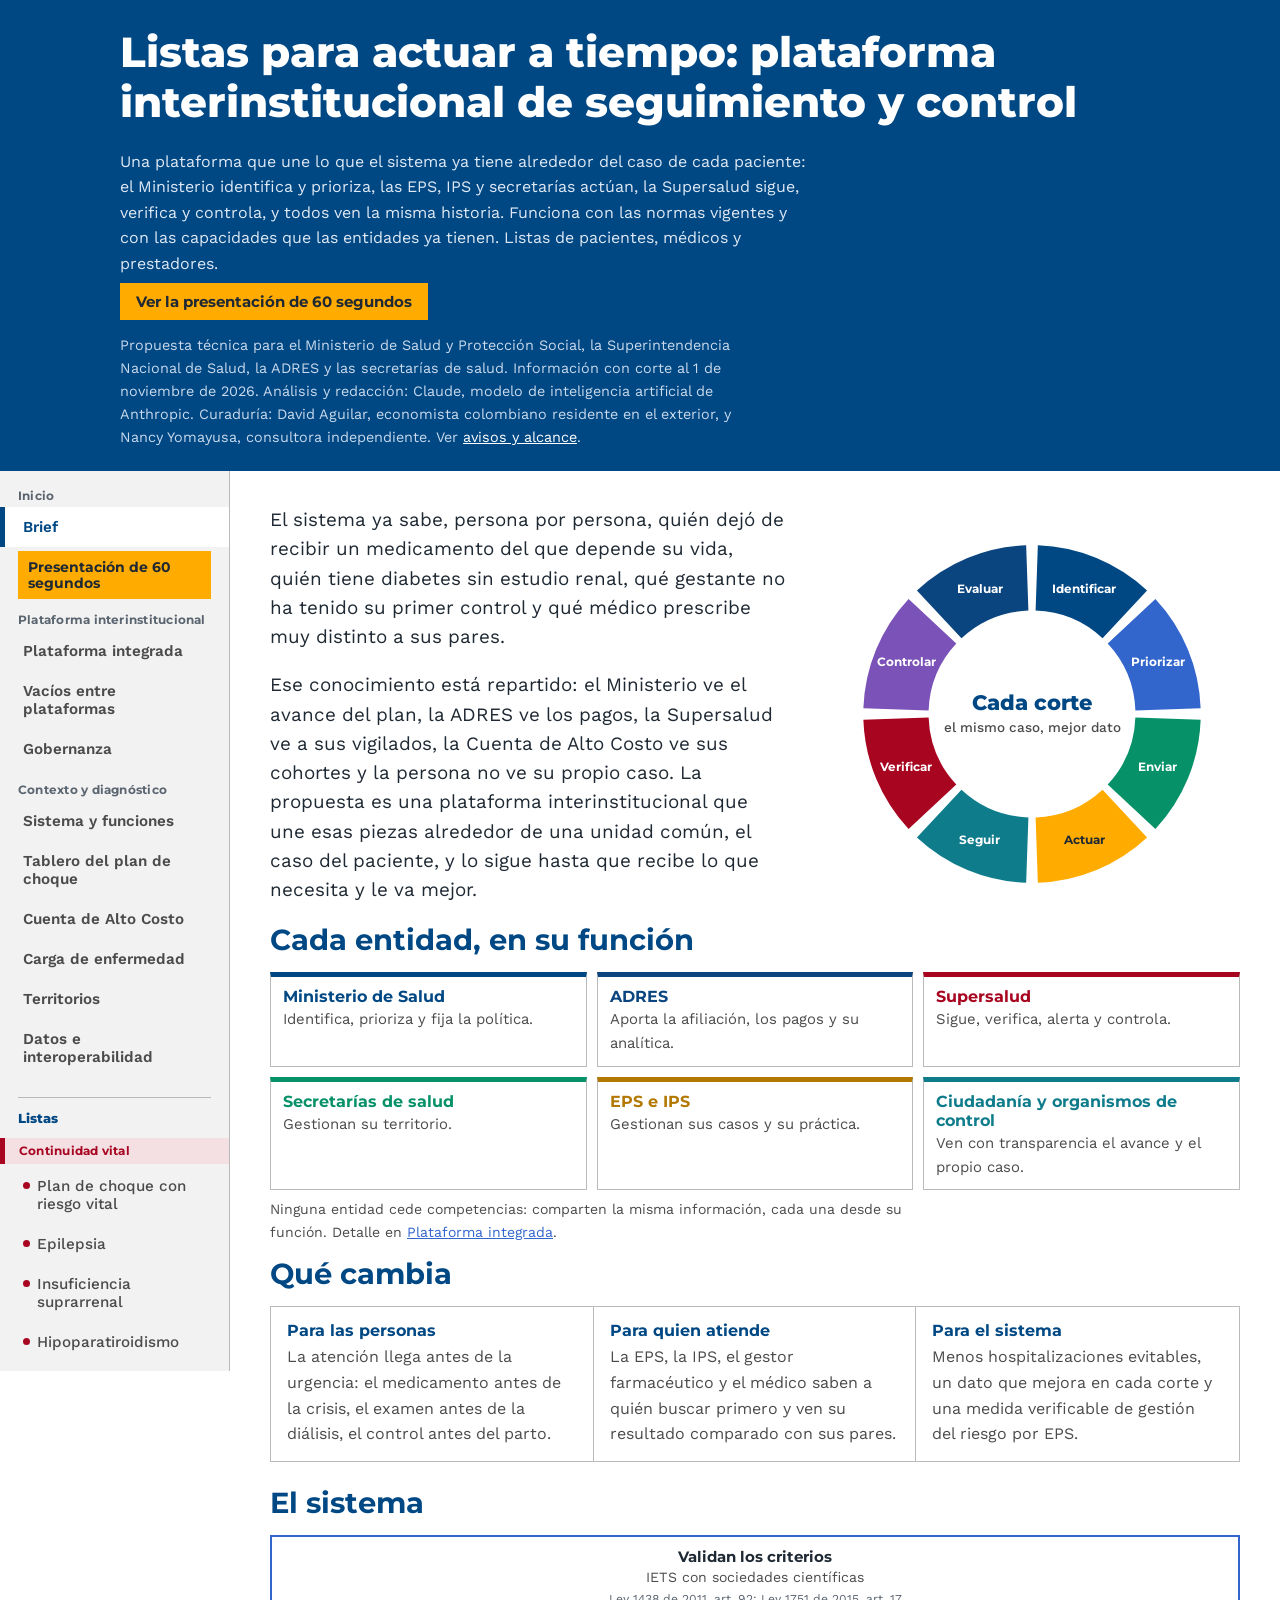
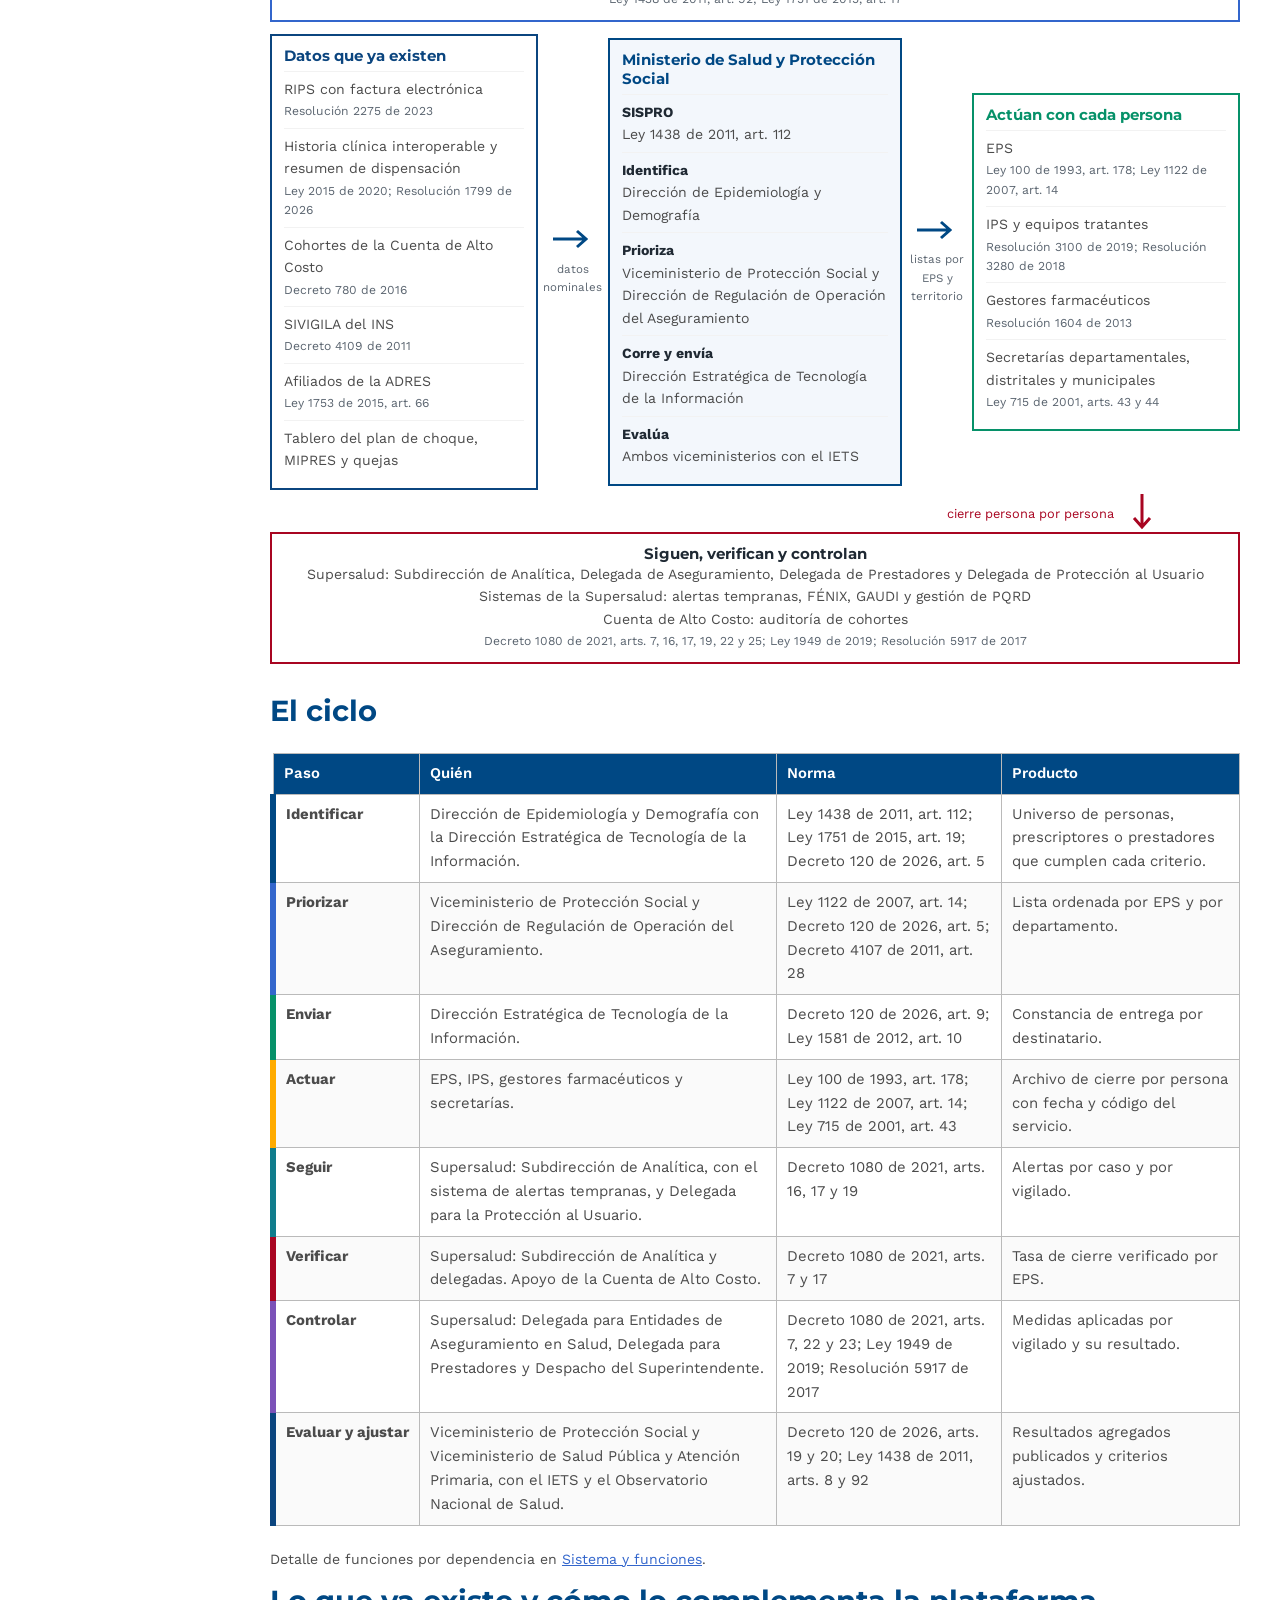
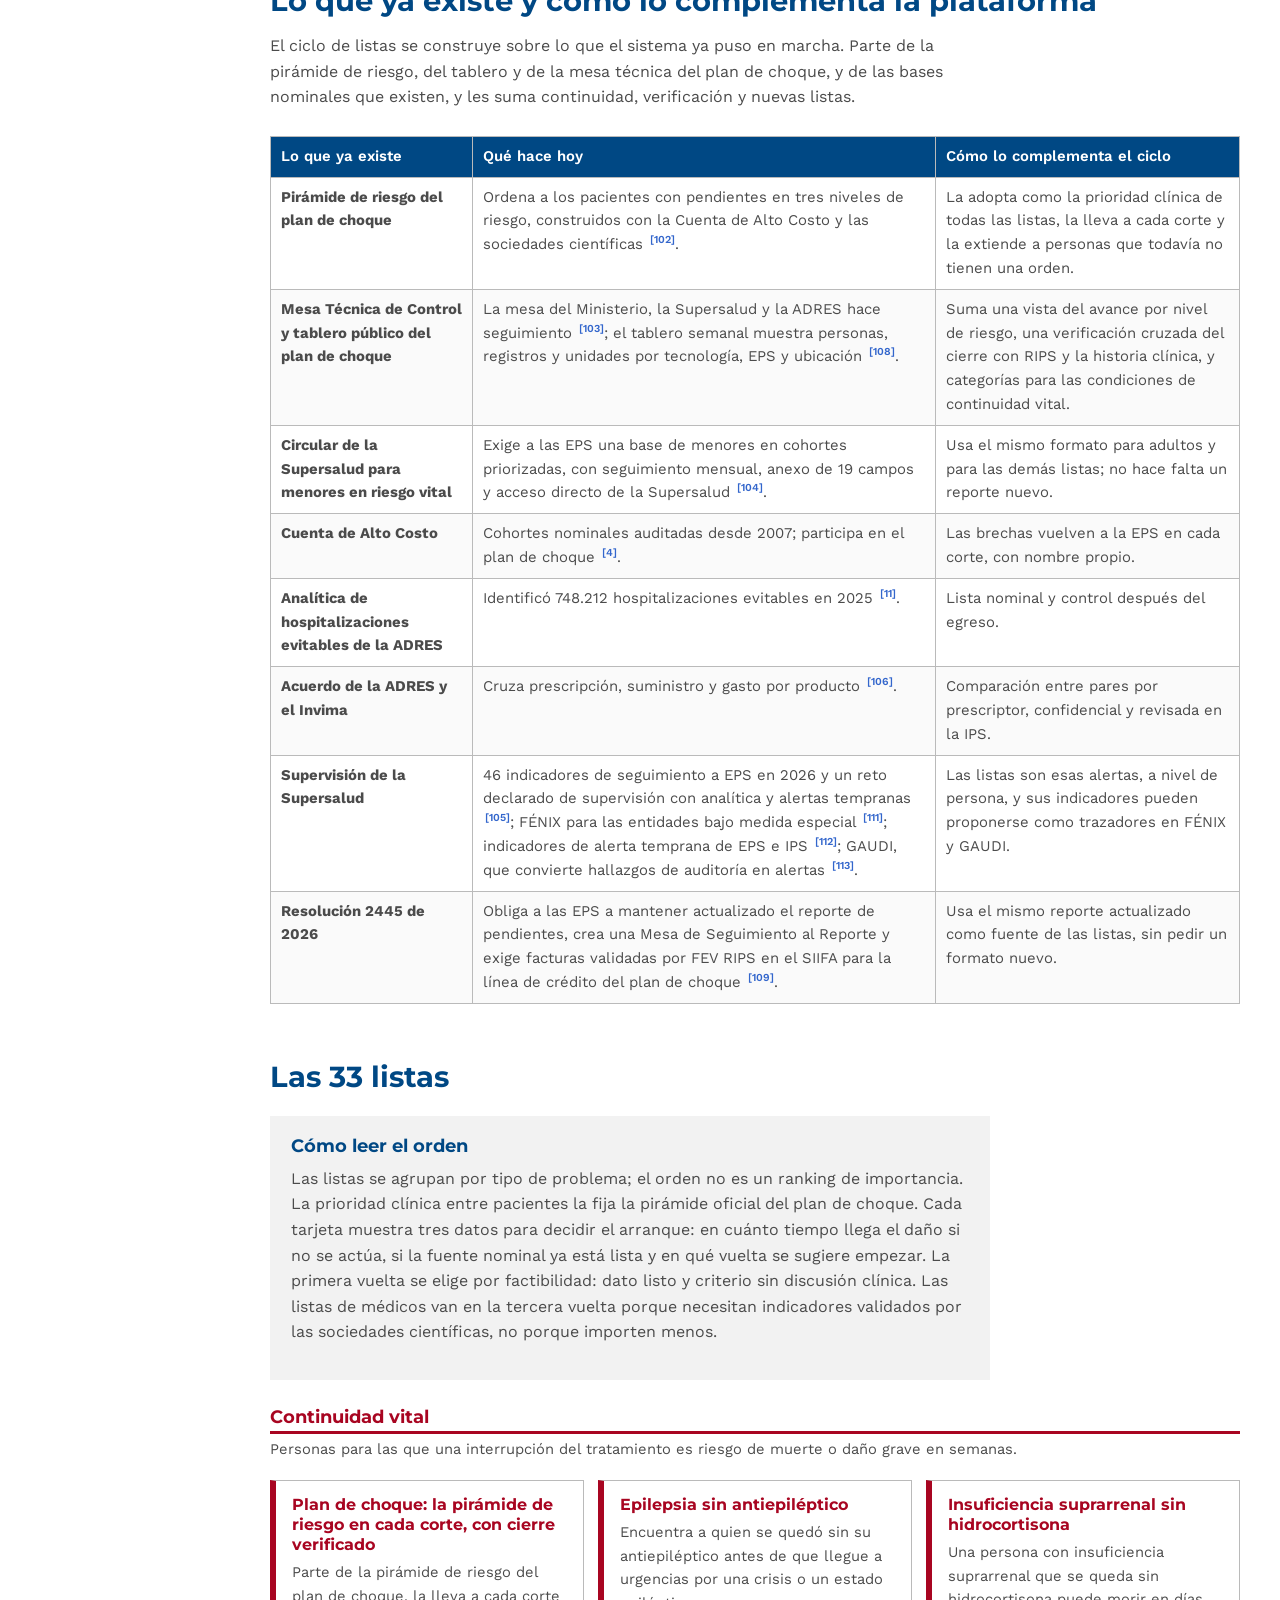
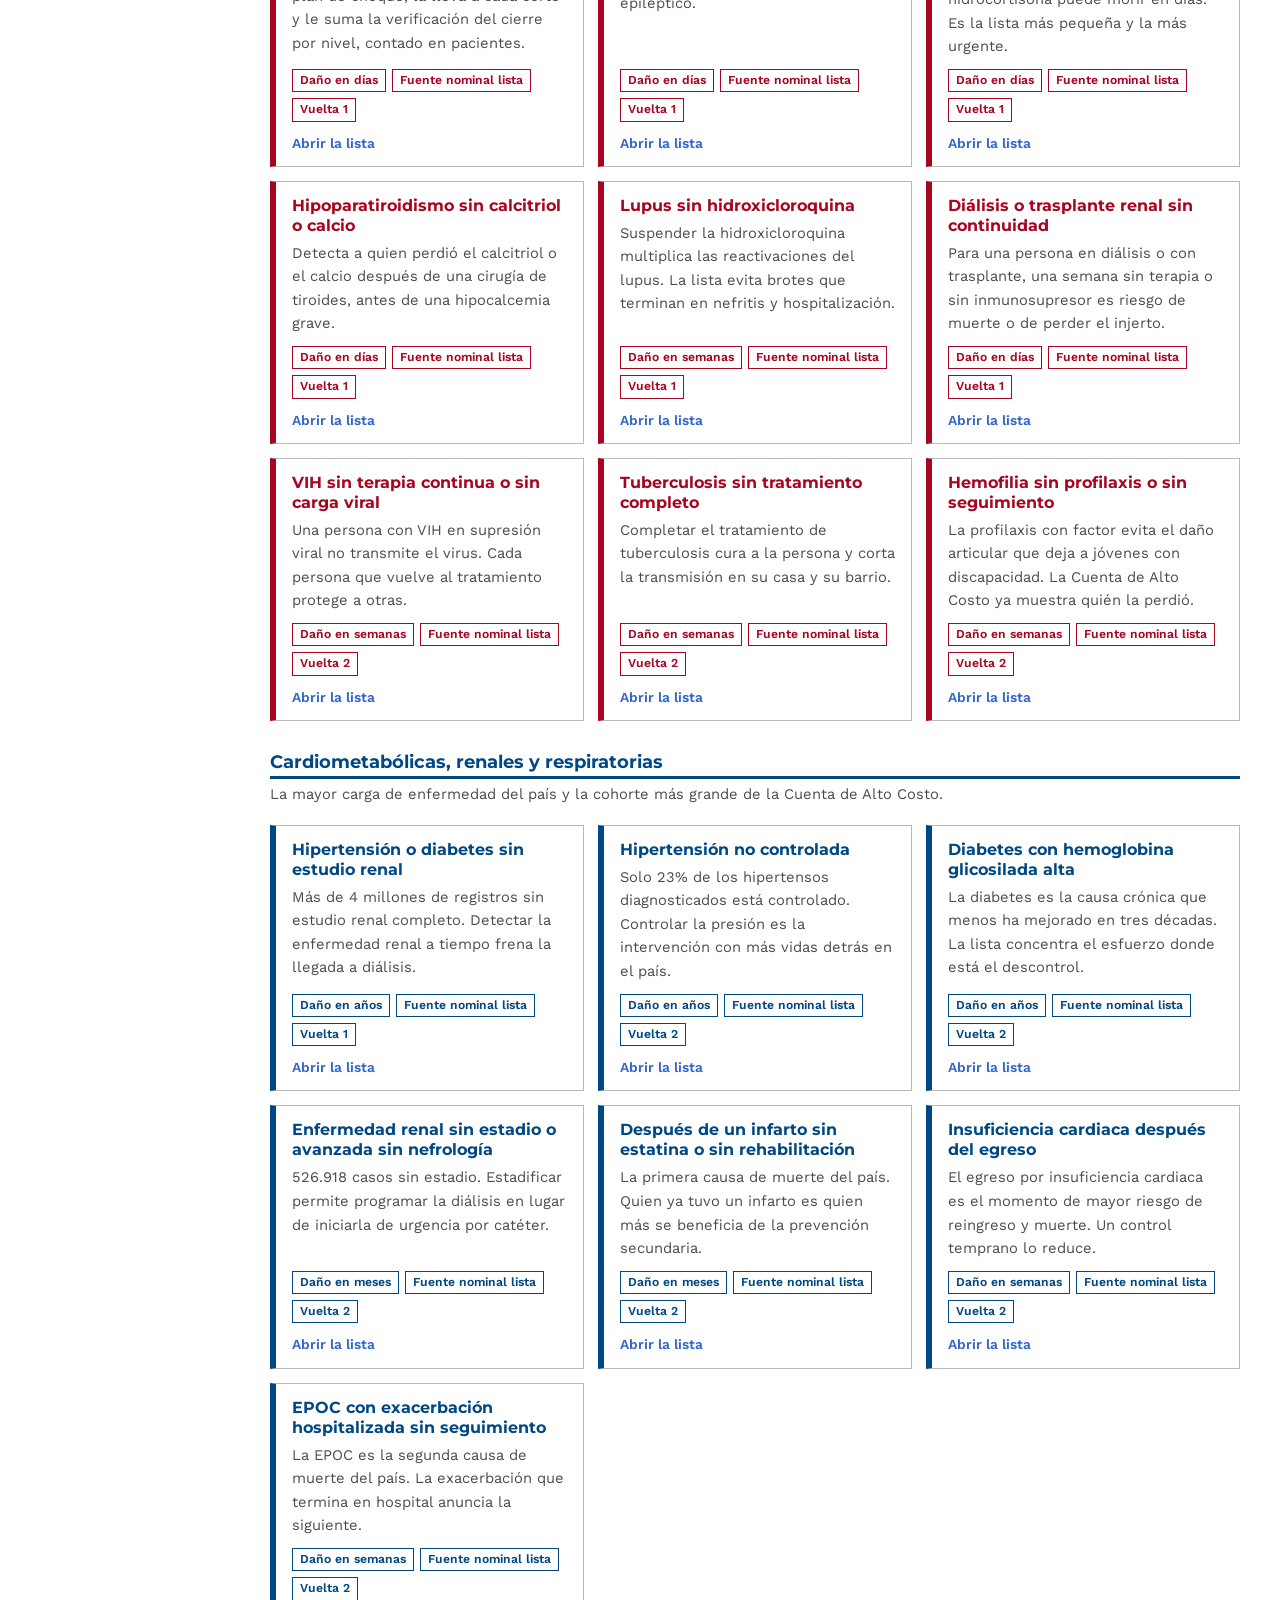
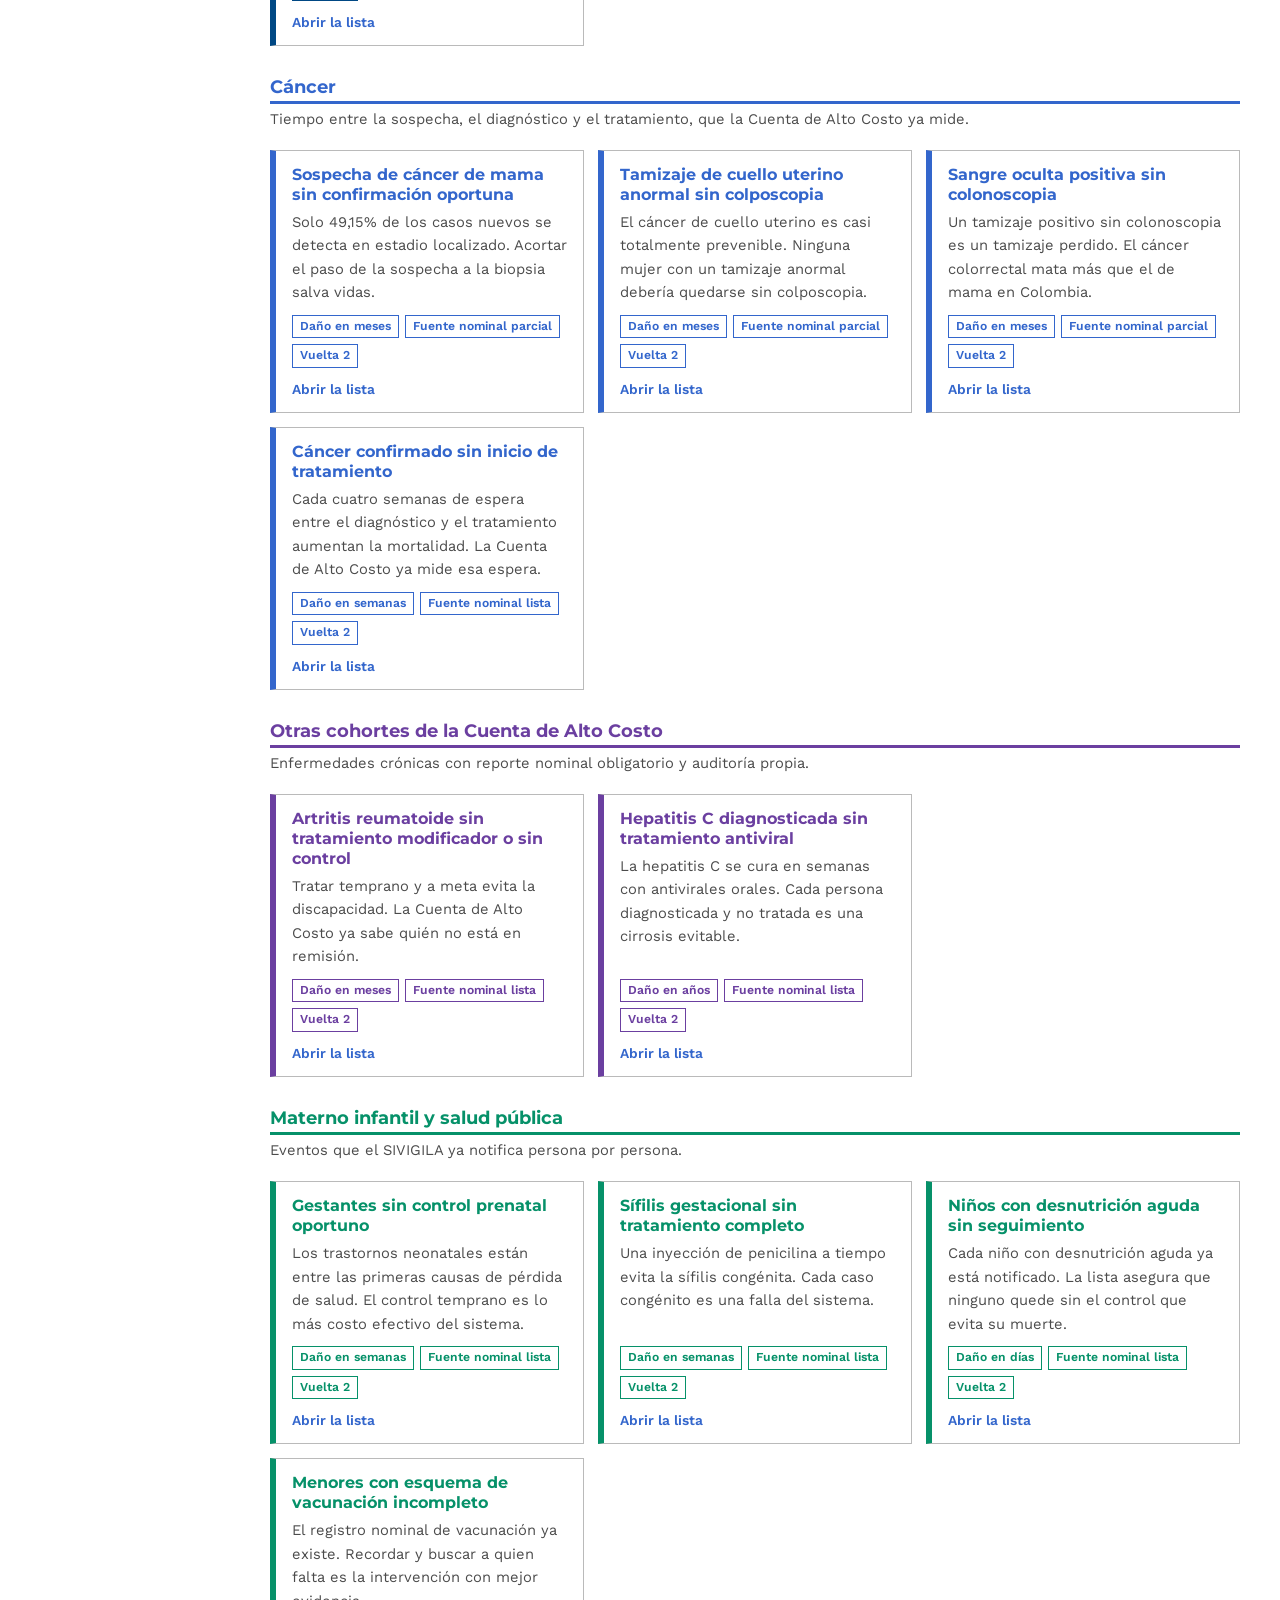
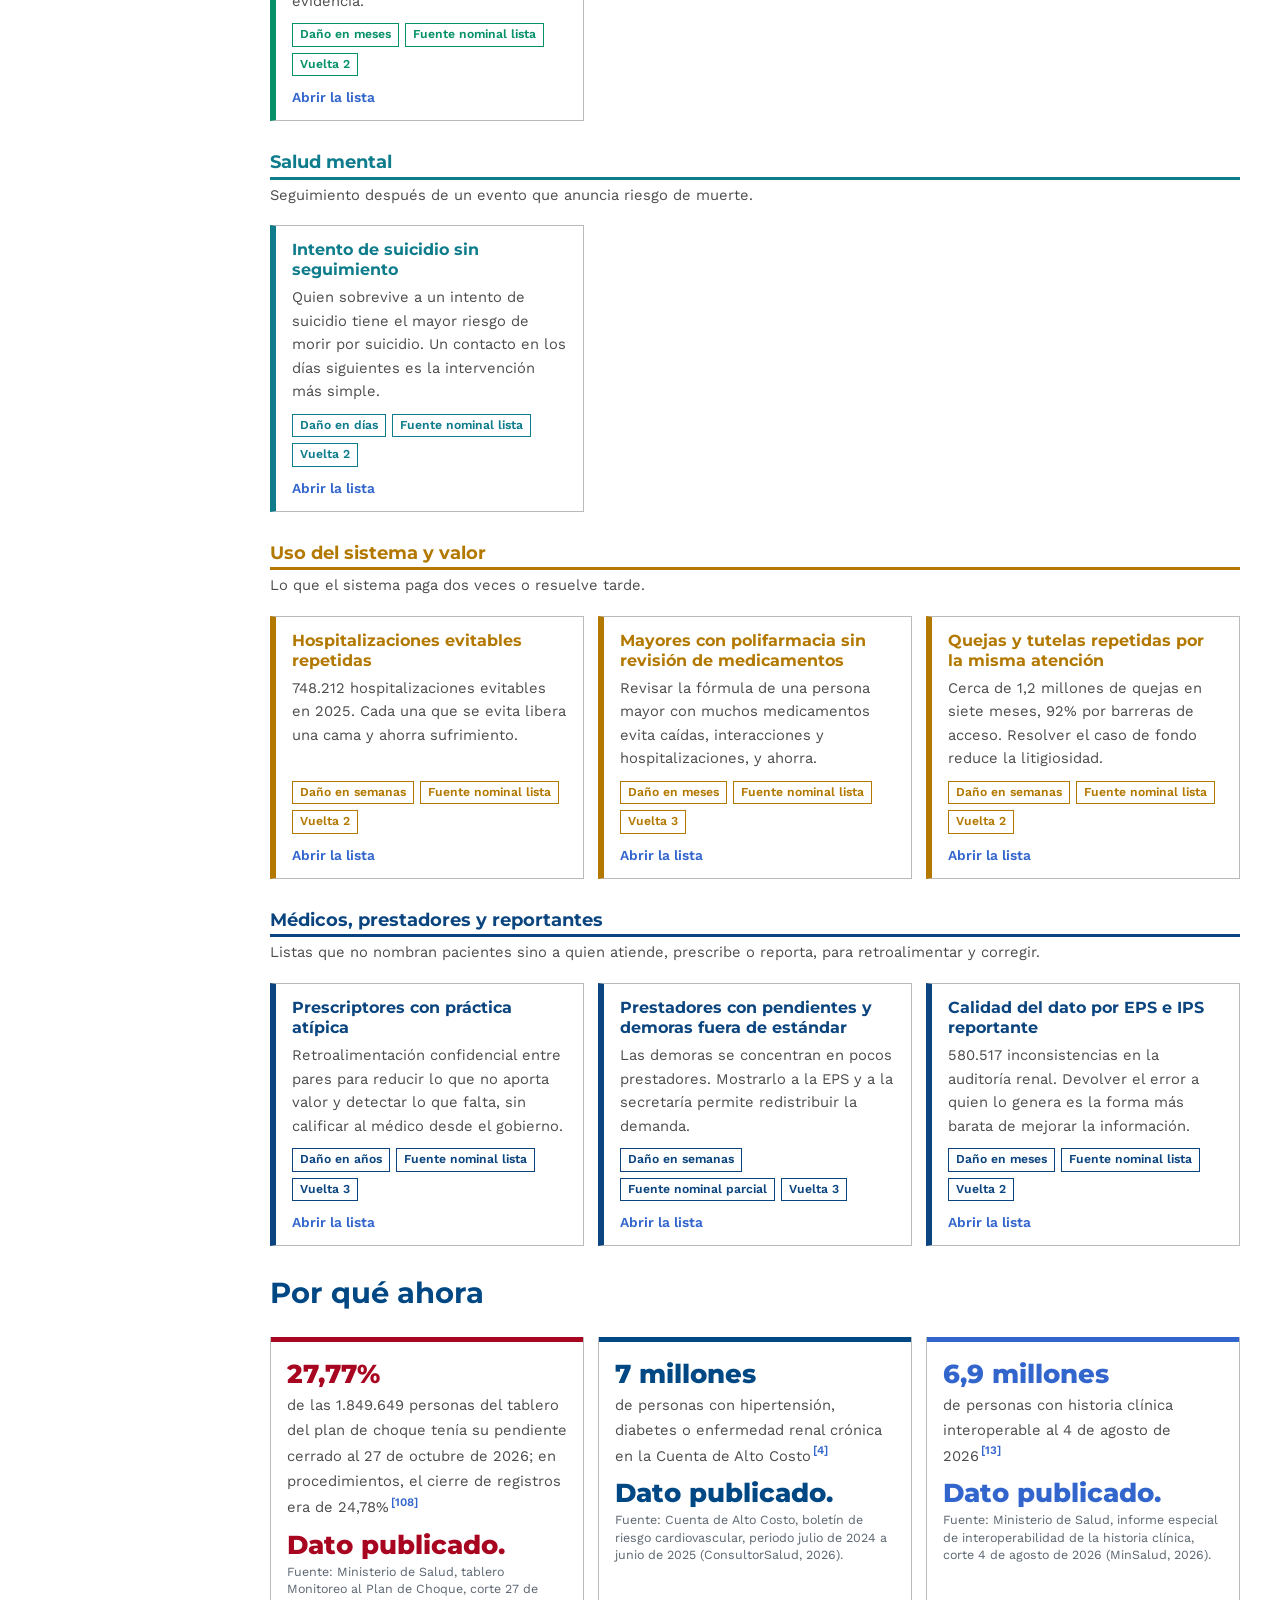
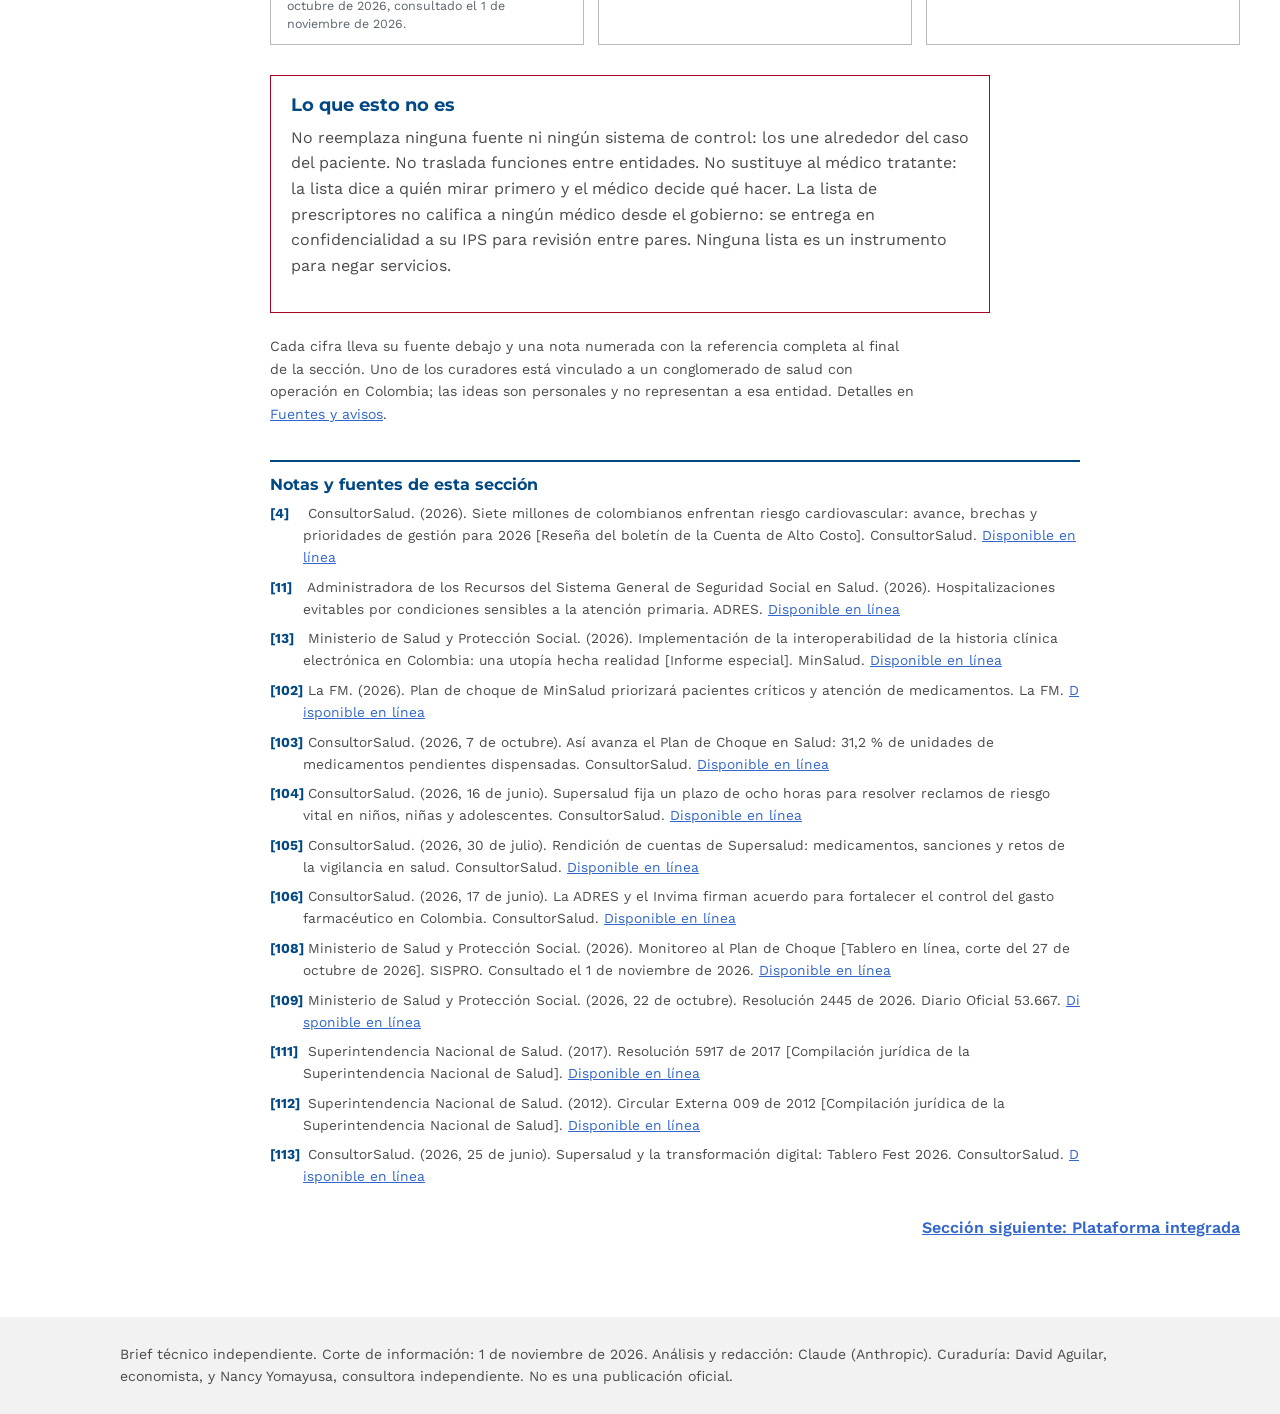
==== commit 1af69282: "Plataforma interinstitucional de seguimiento y control: aportes de Nancy Yomayusa como cocuradora, c" ====
--- a/index.html
+++ b/index.html
@@ -1,12 +1,12 @@
 <!doctype html>
 <html lang="es"><head><meta charset="utf-8"><meta name="viewport" content="width=device-width, initial-scale=1">
-<title>Listas para actuar a tiempo: pacientes, médicos y prestadores</title>
-<meta name="description" content="Brief técnico: un ciclo continuo de listas nominales de pacientes, médicos y prestadores que Colombia ya puede ejecutar con normas, datos y equipos existentes.">
-<meta property="og:title" content="Listas para actuar a tiempo: pacientes, médicos y prestadores">
+<title>Listas para actuar a tiempo: plataforma interinstitucional de seguimiento y control</title>
+<meta name="description" content="Plataforma interinstitucional de seguimiento y control: listas nominales de pacientes, médicos y prestadores que Colombia ya puede ejecutar con normas, datos y equipos existentes.">
+<meta property="og:title" content="Listas para actuar a tiempo: plataforma interinstitucional de seguimiento y control">
 <meta property="og:description" content="33 listas con dueño, construidas con datos que el sistema ya tiene, para que la atención llegue primero a quien más la necesita.">
 <meta property="og:type" content="website"><meta property="og:url" content="https://doar95.github.io/listas-de-pacientes-colombia/">
 <meta property="og:image" content="https://doar95.github.io/listas-de-pacientes-colombia/miniatura.png"><meta property="og:image:width" content="1200"><meta property="og:image:height" content="630">
-<meta property="og:image:alt" content="Listas para actuar a tiempo: pacientes, médicos y prestadores"><meta property="og:locale" content="es_CO">
+<meta property="og:image:alt" content="Listas para actuar a tiempo: plataforma interinstitucional de seguimiento y control"><meta property="og:locale" content="es_CO">
 <meta name="twitter:card" content="summary_large_image"><meta name="twitter:image" content="https://doar95.github.io/listas-de-pacientes-colombia/miniatura.png">
 <link rel="preconnect" href="https://fonts.googleapis.com"><link rel="preconnect" href="https://fonts.gstatic.com" crossorigin>
 <link href="https://fonts.googleapis.com/css2?family=Montserrat:wght@600;700;800&family=Work+Sans:wght@400;500;600&display=swap" rel="stylesheet">
@@ -164,6 +164,16 @@
 .gh{margin:26px 0 2px;color:var(--k);border-bottom:3px solid var(--k);padding-bottom:4px}
 .gd{margin:4px 0 0;font-size:.92rem}
 td.n{text-align:right;white-space:nowrap}
+.roles{display:grid;grid-template-columns:repeat(3,1fr);gap:10px;margin:10px 0 8px}
+.roles div{border-top:5px solid var(--k);background:#fff;border-left:1px solid var(--line);border-right:1px solid var(--line);border-bottom:1px solid var(--line);padding:10px 12px;font-size:.93rem}
+.roles b{display:block;font:700 .98rem Montserrat,sans-serif;color:var(--k);margin-bottom:2px}
+.tipo{font-weight:700;color:var(--ink)}
+.layers{display:grid;gap:8px;margin:14px 0 22px}
+.layers div{display:grid;grid-template-columns:210px 1fr;border:1px solid var(--line);border-left:8px solid var(--k);background:#fff}
+.layers b{background:color-mix(in srgb,var(--k) 12%,#fff);color:var(--k);font:700 .95rem Montserrat,sans-serif;padding:10px 12px}
+.layers span{padding:10px 12px;font-size:.93rem}
+@media (max-width:860px){.roles{grid-template-columns:1fr 1fr}.layers div{grid-template-columns:1fr}}
+@media (max-width:520px){.roles{grid-template-columns:1fr}}
 .hcta{margin:14px 0 4px}
 .cta{display:inline-block;background:var(--yellow);color:#1f2933;font:700 .95rem Montserrat,sans-serif;text-decoration:none;padding:9px 16px}
 .cta:hover{background:#ffc53d}
@@ -229,27 +239,20 @@
 }
 </style></head><body>
 <header class="top"><div class="wrap">
-<h1>Listas para actuar a tiempo: pacientes, médicos y prestadores</h1>
-<p>Un ciclo de política continuo que convierte lo que el sistema ya sabe en listas con dueño, con las normas, los datos y los equipos que Colombia tiene hoy, sin ley nueva, sin planta nueva y sin presupuesto adicional.</p>
+<h1>Listas para actuar a tiempo: plataforma interinstitucional de seguimiento y control</h1>
+<p>Una plataforma que une lo que el sistema ya tiene alrededor del caso de cada paciente: el Ministerio identifica y prioriza, las EPS, IPS y secretarías actúan, la Supersalud sigue, verifica y controla, y todos ven la misma historia. Funciona con las normas vigentes y con las capacidades que las entidades ya tienen. Listas de pacientes, médicos y prestadores.</p>
 <p class="hcta"><a class="cta" href="presentacion.html">Ver la presentación de 60 segundos</a></p>
-<p class="by">Brief técnico para tomadores de decisión del Ministerio de Salud y Protección Social. Información con corte al 1 de noviembre de 2026. Análisis y redacción: Claude, modelo de inteligencia artificial de Anthropic. Curaduría: David Aguilar, economista colombiano residente en el exterior. Ver <a href="#avisos" style="color:#fff" data-go="avisos">avisos y alcance</a>.</p>
+<p class="by">Propuesta técnica para el Ministerio de Salud y Protección Social, la Superintendencia Nacional de Salud, la ADRES y las secretarías de salud. Información con corte al 1 de noviembre de 2026. Análisis y redacción: Claude, modelo de inteligencia artificial de Anthropic. Curaduría: David Aguilar, economista colombiano residente en el exterior, y Nancy Yomayusa, consultora independiente. Ver <a href="#avisos" style="color:#fff" data-go="avisos">avisos y alcance</a>.</p>
 </div></header>
-<div class="layout"><nav class="tabs" aria-label="Secciones del brief"><button class="menu" aria-expanded="false" aria-controls="navlist"><svg class="mi" viewBox="0 0 24 24" aria-hidden="true"><path d="M3 6h18M3 12h18M3 18h18" stroke="currentColor" stroke-width="2.4" fill="none"/></svg><span class="mtx"><b>Menú del brief</b><span id="mcur">Brief</span></span><span class="mch" id="mch">Ver las 47 secciones</span></button><div class="wrap" id="navlist" role="tablist"><p class="ng">Inicio</p><button role="tab" data-t="brief">Brief</button><a class="navpres" href="presentacion.html">Presentación de 60 segundos</a><p class="ng">Contexto y diagnóstico</p><button role="tab" data-t="sistema">Sistema y funciones</button><button role="tab" data-t="tablero">Tablero del plan de choque</button><button role="tab" data-t="cac">Cuenta de Alto Costo</button><button role="tab" data-t="carga">Carga de enfermedad</button><button role="tab" data-t="territorios">Territorios</button><button role="tab" data-t="datos">Datos e interoperabilidad</button><p class="nsup">Listas</p><p class="ng ngl" style="--k:var(--red)">Continuidad vital</p><button role="tab" data-t="l-pdc" class="lb" style="--k:var(--red)">Plan de choque con riesgo vital</button><button role="tab" data-t="l-epi" class="lb" style="--k:var(--red)">Epilepsia</button><button role="tab" data-t="l-sup" class="lb" style="--k:var(--red)">Insuficiencia suprarrenal</button><button role="tab" data-t="l-hipo" class="lb" style="--k:var(--red)">Hipoparatiroidismo</button><button role="tab" data-t="l-lup" class="lb" style="--k:var(--red)">Lupus</button><button role="tab" data-t="l-trr" class="lb" style="--k:var(--red)">Diálisis y trasplante</button><button role="tab" data-t="l-vih" class="lb" style="--k:var(--red)">VIH</button><button role="tab" data-t="l-tb" class="lb" style="--k:var(--red)">Tuberculosis</button><button role="tab" data-t="l-hem" class="lb" style="--k:var(--red)">Hemofilia</button><p class="ng ngl" style="--k:var(--navy)">Cardiometabólicas, renales y respiratorias</p><button role="tab" data-t="l-renal0" class="lb" style="--k:var(--navy)">Estudio renal pendiente</button><button role="tab" data-t="l-hta" class="lb" style="--k:var(--navy)">Hipertensión no controlada</button><button role="tab" data-t="l-dm" class="lb" style="--k:var(--navy)">Diabetes no controlada</button><button role="tab" data-t="l-erc" class="lb" style="--k:var(--navy)">Enfermedad renal avanzada</button><button role="tab" data-t="l-iam" class="lb" style="--k:var(--navy)">Después del infarto</button><button role="tab" data-t="l-ic" class="lb" style="--k:var(--navy)">Insuficiencia cardiaca</button><button role="tab" data-t="l-epoc" class="lb" style="--k:var(--navy)">EPOC</button><p class="ng ngl" style="--k:var(--blue)">Cáncer</p><button role="tab" data-t="l-mama" class="lb" style="--k:var(--blue)">Cáncer de mama</button><button role="tab" data-t="l-cervix" class="lb" style="--k:var(--blue)">Cuello uterino</button><button role="tab" data-t="l-crc" class="lb" style="--k:var(--blue)">Colon y recto</button><button role="tab" data-t="l-onco" class="lb" style="--k:var(--blue)">Inicio de tratamiento</button><p class="ng ngl" style="--k:#6B3FA0">Otras cohortes de la Cuenta de Alto Costo</p><button role="tab" data-t="l-ar" class="lb" style="--k:#6B3FA0">Artritis reumatoide</button><button role="tab" data-t="l-vhc" class="lb" style="--k:#6B3FA0">Hepatitis C</button><p class="ng ngl" style="--k:var(--green)">Materno infantil y salud pública</p><button role="tab" data-t="l-gest" class="lb" style="--k:var(--green)">Gestantes</button><button role="tab" data-t="l-sif" class="lb" style="--k:var(--green)">Sífilis gestacional</button><button role="tab" data-t="l-desn" class="lb" style="--k:var(--green)">Desnutrición aguda</button><button role="tab" data-t="l-vac" class="lb" style="--k:var(--green)">Vacunación</button><p class="ng ngl" style="--k:#0F7C8C">Salud mental</p><button role="tab" data-t="l-sui" class="lb" style="--k:#0F7C8C">Intento de suicidio</button><p class="ng ngl" style="--k:#B37800">Uso del sistema y valor</p><button role="tab" data-t="l-hosp" class="lb" style="--k:#B37800">Hospitalizaciones evitables</button><button role="tab" data-t="l-poli" class="lb" style="--k:#B37800">Polifarmacia</button><button role="tab" data-t="l-quej" class="lb" style="--k:#B37800">Quejas repetidas</button><p class="ng ngl" style="--k:var(--deep)">Médicos, prestadores y reportantes</p><button role="tab" data-t="l-presc" class="lb" style="--k:var(--deep)">Prescriptores atípicos</button><button role="tab" data-t="l-ips" class="lb" style="--k:var(--deep)">Prestadores con demoras</button><button role="tab" data-t="l-dato" class="lb" style="--k:var(--deep)">Calidad del dato</button><p class="nsup">Instrumentos</p><p class="ng">Supersalud, normas y fuentes</p><button role="tab" data-t="supersalud">Supersalud</button><button role="tab" data-t="juridica">Base jurídica</button><button role="tab" data-t="dofa">DOFA</button><button role="tab" data-t="mundo">Otros países</button><button role="tab" data-t="evidencia">Evidencia</button><button role="tab" data-t="ruta">Ruta</button><button role="tab" data-t="avisos">Fuentes y avisos</button></div></nav><main>
+<div class="layout"><nav class="tabs" aria-label="Secciones del brief"><button class="menu" aria-expanded="false" aria-controls="navlist"><svg class="mi" viewBox="0 0 24 24" aria-hidden="true"><path d="M3 6h18M3 12h18M3 18h18" stroke="currentColor" stroke-width="2.4" fill="none"/></svg><span class="mtx"><b>Menú del brief</b><span id="mcur">Brief</span></span><span class="mch" id="mch">Ver las 47 secciones</span></button><div class="wrap" id="navlist" role="tablist"><p class="ng">Inicio</p><button role="tab" data-t="brief">Brief</button><a class="navpres" href="presentacion.html">Presentación de 60 segundos</a><p class="ng">Plataforma interinstitucional</p><button role="tab" data-t="plataforma">Plataforma integrada</button><button role="tab" data-t="vacios">Vacíos entre plataformas</button><button role="tab" data-t="gobernanza">Gobernanza</button><p class="ng">Contexto y diagnóstico</p><button role="tab" data-t="sistema">Sistema y funciones</button><button role="tab" data-t="tablero">Tablero del plan de choque</button><button role="tab" data-t="cac">Cuenta de Alto Costo</button><button role="tab" data-t="carga">Carga de enfermedad</button><button role="tab" data-t="territorios">Territorios</button><button role="tab" data-t="datos">Datos e interoperabilidad</button><p class="nsup">Listas</p><p class="ng ngl" style="--k:var(--red)">Continuidad vital</p><button role="tab" data-t="l-pdc" class="lb" style="--k:var(--red)">Plan de choque con riesgo vital</button><button role="tab" data-t="l-epi" class="lb" style="--k:var(--red)">Epilepsia</button><button role="tab" data-t="l-sup" class="lb" style="--k:var(--red)">Insuficiencia suprarrenal</button><button role="tab" data-t="l-hipo" class="lb" style="--k:var(--red)">Hipoparatiroidismo</button><button role="tab" data-t="l-lup" class="lb" style="--k:var(--red)">Lupus</button><button role="tab" data-t="l-trr" class="lb" style="--k:var(--red)">Diálisis y trasplante</button><button role="tab" data-t="l-vih" class="lb" style="--k:var(--red)">VIH</button><button role="tab" data-t="l-tb" class="lb" style="--k:var(--red)">Tuberculosis</button><button role="tab" data-t="l-hem" class="lb" style="--k:var(--red)">Hemofilia</button><p class="ng ngl" style="--k:var(--navy)">Cardiometabólicas, renales y respiratorias</p><button role="tab" data-t="l-renal0" class="lb" style="--k:var(--navy)">Estudio renal pendiente</button><button role="tab" data-t="l-hta" class="lb" style="--k:var(--navy)">Hipertensión no controlada</button><button role="tab" data-t="l-dm" class="lb" style="--k:var(--navy)">Diabetes no controlada</button><button role="tab" data-t="l-erc" class="lb" style="--k:var(--navy)">Enfermedad renal avanzada</button><button role="tab" data-t="l-iam" class="lb" style="--k:var(--navy)">Después del infarto</button><button role="tab" data-t="l-ic" class="lb" style="--k:var(--navy)">Insuficiencia cardiaca</button><button role="tab" data-t="l-epoc" class="lb" style="--k:var(--navy)">EPOC</button><p class="ng ngl" style="--k:var(--blue)">Cáncer</p><button role="tab" data-t="l-mama" class="lb" style="--k:var(--blue)">Cáncer de mama</button><button role="tab" data-t="l-cervix" class="lb" style="--k:var(--blue)">Cuello uterino</button><button role="tab" data-t="l-crc" class="lb" style="--k:var(--blue)">Colon y recto</button><button role="tab" data-t="l-onco" class="lb" style="--k:var(--blue)">Inicio de tratamiento</button><p class="ng ngl" style="--k:#6B3FA0">Otras cohortes de la Cuenta de Alto Costo</p><button role="tab" data-t="l-ar" class="lb" style="--k:#6B3FA0">Artritis reumatoide</button><button role="tab" data-t="l-vhc" class="lb" style="--k:#6B3FA0">Hepatitis C</button><p class="ng ngl" style="--k:var(--green)">Materno infantil y salud pública</p><button role="tab" data-t="l-gest" class="lb" style="--k:var(--green)">Gestantes</button><button role="tab" data-t="l-sif" class="lb" style="--k:var(--green)">Sífilis gestacional</button><button role="tab" data-t="l-desn" class="lb" style="--k:var(--green)">Desnutrición aguda</button><button role="tab" data-t="l-vac" class="lb" style="--k:var(--green)">Vacunación</button><p class="ng ngl" style="--k:#0F7C8C">Salud mental</p><button role="tab" data-t="l-sui" class="lb" style="--k:#0F7C8C">Intento de suicidio</button><p class="ng ngl" style="--k:#B37800">Uso del sistema y valor</p><button role="tab" data-t="l-hosp" class="lb" style="--k:#B37800">Hospitalizaciones evitables</button><button role="tab" data-t="l-poli" class="lb" style="--k:#B37800">Polifarmacia</button><button role="tab" data-t="l-quej" class="lb" style="--k:#B37800">Quejas repetidas</button><p class="ng ngl" style="--k:var(--deep)">Médicos, prestadores y reportantes</p><button role="tab" data-t="l-presc" class="lb" style="--k:var(--deep)">Prescriptores atípicos</button><button role="tab" data-t="l-ips" class="lb" style="--k:var(--deep)">Prestadores con demoras</button><button role="tab" data-t="l-dato" class="lb" style="--k:var(--deep)">Calidad del dato</button><p class="nsup">Instrumentos</p><p class="ng">Supersalud, normas y fuentes</p><button role="tab" data-t="supersalud">Supersalud</button><button role="tab" data-t="juridica">Base jurídica</button><button role="tab" data-t="dofa">DOFA</button><button role="tab" data-t="mundo">Otros países</button><button role="tab" data-t="evidencia">Evidencia</button><button role="tab" data-t="ruta">Ruta</button><button role="tab" data-t="avisos">Fuentes y avisos</button></div></nav><main>
 <section id="brief" class="on" role="tabpanel"><div class="wrap">
 <div class="hero"><div>
 <p class="lead">El sistema ya sabe, persona por persona, quién dejó de recibir un medicamento del que depende su vida, quién tiene diabetes sin estudio renal, qué gestante no ha tenido su primer control y qué médico prescribe muy distinto a sus pares.</p>
-<p class="lead">La propuesta: convertir ese conocimiento en listas con responsable. Cada EPS y cada secretaría recibe a sus personas pendientes, cada IPS recibe la comparación de sus profesionales y la Supersalud verifica el cierre. Con las normas, los datos y los equipos que ya existen.</p>
-</div><div class="wheel" aria-label="Ciclo de seis pasos: identificar, priorizar, enviar, actuar, verificar, evaluar">
-<svg viewBox="0 0 320 320" role="img"><title>Ciclo de listas</title>
-<path d="M162.9 10.0 A150 150 0 0 1 288.4 82.5 L238.8 112.5 A92 92 0 0 0 161.8 68.0Z" fill="#004884"/><text x="221" y="62" text-anchor="middle" class="wl">Identificar</text>
-<path d="M291.3 87.5 A150 150 0 0 1 291.3 232.5 L240.5 204.5 A92 92 0 0 0 240.5 115.5Z" fill="#3366CC"/><text x="266" y="164" text-anchor="middle" class="wl" transform="rotate(90 266 160)">Priorizar</text>
-<path d="M288.4 237.5 A150 150 0 0 1 162.9 310.0 L161.8 252.0 A92 92 0 0 0 238.8 207.5Z" fill="#069169"/><text x="221" y="266" text-anchor="middle" class="wl">Enviar</text>
-<path d="M157.1 310.0 A150 150 0 0 1 31.6 237.5 L81.2 207.5 A92 92 0 0 0 158.2 252.0Z" fill="#FFAB00"/><text x="99" y="266" text-anchor="middle" class="wl d">Actuar</text>
-<path d="M28.7 232.5 A150 150 0 0 1 28.7 87.5 L79.5 115.5 A92 92 0 0 0 79.5 204.5Z" fill="#A80521"/><text x="54" y="164" text-anchor="middle" class="wl" transform="rotate(-90 54 160)">Verificar</text>
-<path d="M31.6 82.5 A150 150 0 0 1 157.1 10.0 L158.2 68.0 A92 92 0 0 0 81.2 112.5Z" fill="#0B457F"/><text x="99" y="62" text-anchor="middle" class="wl">Evaluar</text>
-<text x="160" y="156" text-anchor="middle" class="c1">Cada corte</text><text x="160" y="176" text-anchor="middle" class="c2">misma lista, mejor dato</text></svg></div></div>
+<p class="lead">Ese conocimiento está repartido: el Ministerio ve el avance del plan, la ADRES ve los pagos, la Supersalud ve a sus vigilados, la Cuenta de Alto Costo ve sus cohortes y la persona no ve su propio caso. La propuesta es una plataforma interinstitucional que une esas piezas alrededor de una unidad común, el caso del paciente, y lo sigue hasta que recibe lo que necesita y le va mejor.</p>
+</div><div class="wheel" aria-label="Ciclo de ocho pasos: identificar, priorizar, enviar, actuar, seguir, verificar, controlar, evaluar"><svg viewBox="0 0 320 320" role="img"><title>Ciclo de la plataforma</title><path d="M165.2 10.1 A150 150 0 0 1 262.3 50.3 L222.7 92.7 A92 92 0 0 0 163.2 68.1Z" fill="#004884"/><text x="206.3" y="52.2" text-anchor="middle" class="wl" style="font-size:10.5px">Identificar</text><path d="M269.7 57.7 A150 150 0 0 1 309.9 154.8 L251.9 156.8 A92 92 0 0 0 227.3 97.3Z" fill="#3366CC"/><text x="271.8" y="117.7" text-anchor="middle" class="wl" style="font-size:10.5px">Priorizar</text><path d="M309.9 165.2 A150 150 0 0 1 269.7 262.3 L227.3 222.7 A92 92 0 0 0 251.9 163.2Z" fill="#069169"/><text x="271.8" y="210.3" text-anchor="middle" class="wl" style="font-size:10.5px">Enviar</text><path d="M262.3 269.7 A150 150 0 0 1 165.2 309.9 L163.2 251.9 A92 92 0 0 0 222.7 227.3Z" fill="#FFAB00"/><text x="206.3" y="275.8" text-anchor="middle" class="wl d" style="font-size:10.5px">Actuar</text><path d="M154.8 309.9 A150 150 0 0 1 57.7 269.7 L97.3 227.3 A92 92 0 0 0 156.8 251.9Z" fill="#0F7C8C"/><text x="113.7" y="275.8" text-anchor="middle" class="wl" style="font-size:10.5px">Seguir</text><path d="M50.3 262.3 A150 150 0 0 1 10.1 165.2 L68.1 163.2 A92 92 0 0 0 92.7 222.7Z" fill="#A80521"/><text x="48.2" y="210.3" text-anchor="middle" class="wl" style="font-size:10.5px">Verificar</text><path d="M10.1 154.8 A150 150 0 0 1 50.3 57.7 L92.7 97.3 A92 92 0 0 0 68.1 156.8Z" fill="#7B52B8"/><text x="48.2" y="117.7" text-anchor="middle" class="wl" style="font-size:10.5px">Controlar</text><path d="M57.7 50.3 A150 150 0 0 1 154.8 10.1 L156.8 68.1 A92 92 0 0 0 97.3 92.7Z" fill="#0B457F"/><text x="113.7" y="52.2" text-anchor="middle" class="wl" style="font-size:10.5px">Evaluar</text><text x="160" y="156" text-anchor="middle" class="c1">Cada corte</text><text x="160" y="176" text-anchor="middle" class="c2">el mismo caso, mejor dato</text></svg></div></div>
 <nav class="quick" aria-label="Accesos rápidos"><p>Explore el brief</p><div>
 <a href="#idx" data-scroll="idx" class="qk">Las 33 listas</a>
+<a href="#plataforma" data-go="plataforma">Plataforma integrada</a>
 <a href="#sistema" data-go="sistema">Sistema y funciones</a>
 <a href="#tablero" data-go="tablero">Tablero del plan de choque</a>
 <a href="#cac" data-go="cac">Cuenta de Alto Costo</a>
@@ -258,6 +261,16 @@
 <a href="presentacion.html" class="qp">Presentación de 60 segundos</a>
 <button type="button" class="qm">Todas las secciones</button>
 </div></nav>
+<h2>Cada entidad, en su función</h2>
+<div class="roles">
+<div style="--k:var(--navy)"><b>Ministerio de Salud</b>Identifica, prioriza y fija la política.</div>
+<div style="--k:var(--deep)"><b>ADRES</b>Aporta la afiliación, los pagos y su analítica.</div>
+<div style="--k:var(--red)"><b>Supersalud</b>Sigue, verifica, alerta y controla.</div>
+<div style="--k:var(--green)"><b>Secretarías de salud</b>Gestionan su territorio.</div>
+<div style="--k:#B37800"><b>EPS e IPS</b>Gestionan sus casos y su práctica.</div>
+<div style="--k:#0F7C8C"><b>Ciudadanía y organismos de control</b>Ven con transparencia el avance y el propio caso.</div>
+</div>
+<p class="small read">Ninguna entidad cede competencias: comparten la misma información, cada una desde su función. Detalle en <a href="#plataforma" data-go="plataforma">Plataforma integrada</a>.</p>
 <h2>Qué cambia</h2>
 <div class="cy">
 <div><b>Para las personas</b>La atención llega antes de la urgencia: el medicamento antes de la crisis, el examen antes de la diálisis, el control antes del parto.</div>
@@ -290,14 +303,14 @@
    <span>Secretarías departamentales, distritales y municipales<small>Ley 715 de 2001, arts. 43 y 44</small></span></div>
  </div>
  <div class="sm-back"><span>cierre persona por persona</span><svg class="ar" viewBox="0 0 40 24" aria-hidden="true"><path d="M0 12h32M24 4l9 8-9 8" fill="none" stroke="currentColor" stroke-width="3"/></svg></div>
- <div class="sm-bot"><b>Verifican el cierre</b><span>Supersalud: Subdirección de Analítica, Delegada de Aseguramiento, Delegada de Prestadores y Delegada de Protección al Usuario</span><span>Cuenta de Alto Costo: auditoría de cohortes</span><small>Decreto 1080 de 2021, arts. 7, 17, 19, 22 y 25; Ley 1949 de 2019</small></div>
+ <div class="sm-bot"><b>Siguen, verifican y controlan</b><span>Supersalud: Subdirección de Analítica, Delegada de Aseguramiento, Delegada de Prestadores y Delegada de Protección al Usuario</span><span>Sistemas de la Supersalud: alertas tempranas, FÉNIX, GAUDI y gestión de PQRD</span><span>Cuenta de Alto Costo: auditoría de cohortes</span><small>Decreto 1080 de 2021, arts. 7, 16, 17, 19, 22 y 25; Ley 1949 de 2019; Resolución 5917 de 2017</small></div>
 </div>
 <h2>El ciclo</h2>
-<div class="tw"><table class="cyc"><thead><tr><th>Paso</th><th>Quién</th><th>Norma</th><th>Producto</th></tr></thead><tbody><tr><td style="border-left:6px solid var(--navy)"><b>Identificar</b></td><td>Dirección de Epidemiología y Demografía con la Dirección Estratégica de Tecnología de la Información.</td><td>Ley 1438 de 2011, art. 112; Ley 1751 de 2015, art. 19; Decreto 120 de 2026, art. 5</td><td>Universo de personas, prescriptores o prestadores que cumplen cada criterio.</td></tr><tr><td style="border-left:6px solid var(--blue)"><b>Priorizar</b></td><td>Viceministerio de Protección Social y Dirección de Regulación de Operación del Aseguramiento.</td><td>Ley 1122 de 2007, art. 14; Decreto 120 de 2026, art. 5; Decreto 4107 de 2011, art. 28</td><td>Lista ordenada por EPS y por departamento.</td></tr><tr><td style="border-left:6px solid var(--green)"><b>Enviar</b></td><td>Dirección Estratégica de Tecnología de la Información.</td><td>Decreto 120 de 2026, art. 9; Ley 1581 de 2012, art. 10</td><td>Constancia de entrega por destinatario.</td></tr><tr><td style="border-left:6px solid var(--yellow)"><b>Actuar</b></td><td>EPS, IPS, gestores farmacéuticos y secretarías.</td><td>Ley 100 de 1993, art. 178; Ley 1122 de 2007, art. 14; Ley 715 de 2001, art. 43</td><td>Archivo de cierre por persona con fecha y código del servicio.</td></tr><tr><td style="border-left:6px solid var(--red)"><b>Verificar</b></td><td>Supersalud: Subdirección de Analítica y delegadas. Apoyo de la Cuenta de Alto Costo.</td><td>Decreto 1080 de 2021, arts. 7, 17 y 22; Ley 1949 de 2019</td><td>Tasa de cierre verificado por EPS.</td></tr><tr><td style="border-left:6px solid var(--deep)"><b>Evaluar y ajustar</b></td><td>Viceministerio de Protección Social y Viceministerio de Salud Pública y Atención Primaria, con el IETS.</td><td>Decreto 120 de 2026, arts. 19 y 20; Ley 1438 de 2011, art. 92</td><td>Resultados agregados publicados y criterios ajustados.</td></tr></tbody></table></div>
+<div class="tw"><table class="cyc"><thead><tr><th>Paso</th><th>Quién</th><th>Norma</th><th>Producto</th></tr></thead><tbody><tr><td style="border-left:6px solid var(--navy)"><b>Identificar</b></td><td>Dirección de Epidemiología y Demografía con la Dirección Estratégica de Tecnología de la Información.</td><td>Ley 1438 de 2011, art. 112; Ley 1751 de 2015, art. 19; Decreto 120 de 2026, art. 5</td><td>Universo de personas, prescriptores o prestadores que cumplen cada criterio.</td></tr><tr><td style="border-left:6px solid var(--blue)"><b>Priorizar</b></td><td>Viceministerio de Protección Social y Dirección de Regulación de Operación del Aseguramiento.</td><td>Ley 1122 de 2007, art. 14; Decreto 120 de 2026, art. 5; Decreto 4107 de 2011, art. 28</td><td>Lista ordenada por EPS y por departamento.</td></tr><tr><td style="border-left:6px solid var(--green)"><b>Enviar</b></td><td>Dirección Estratégica de Tecnología de la Información.</td><td>Decreto 120 de 2026, art. 9; Ley 1581 de 2012, art. 10</td><td>Constancia de entrega por destinatario.</td></tr><tr><td style="border-left:6px solid var(--yellow)"><b>Actuar</b></td><td>EPS, IPS, gestores farmacéuticos y secretarías.</td><td>Ley 100 de 1993, art. 178; Ley 1122 de 2007, art. 14; Ley 715 de 2001, art. 43</td><td>Archivo de cierre por persona con fecha y código del servicio.</td></tr><tr><td style="border-left:6px solid #0F7C8C"><b>Seguir</b></td><td>Supersalud: Subdirección de Analítica, con el sistema de alertas tempranas, y Delegada para la Protección al Usuario.</td><td>Decreto 1080 de 2021, arts. 16, 17 y 19</td><td>Alertas por caso y por vigilado.</td></tr><tr><td style="border-left:6px solid var(--red)"><b>Verificar</b></td><td>Supersalud: Subdirección de Analítica y delegadas. Apoyo de la Cuenta de Alto Costo.</td><td>Decreto 1080 de 2021, arts. 7 y 17</td><td>Tasa de cierre verificado por EPS.</td></tr><tr><td style="border-left:6px solid #7B52B8"><b>Controlar</b></td><td>Supersalud: Delegada para Entidades de Aseguramiento en Salud, Delegada para Prestadores y Despacho del Superintendente.</td><td>Decreto 1080 de 2021, arts. 7, 22 y 23; Ley 1949 de 2019; Resolución 5917 de 2017</td><td>Medidas aplicadas por vigilado y su resultado.</td></tr><tr><td style="border-left:6px solid var(--deep)"><b>Evaluar y ajustar</b></td><td>Viceministerio de Protección Social y Viceministerio de Salud Pública y Atención Primaria, con el IETS y el Observatorio Nacional de Salud.</td><td>Decreto 120 de 2026, arts. 19 y 20; Ley 1438 de 2011, arts. 8 y 92</td><td>Resultados agregados publicados y criterios ajustados.</td></tr></tbody></table></div>
 <p class="small">Detalle de funciones por dependencia en <a href="#sistema" data-go="sistema">Sistema y funciones</a>.</p>
-<h2>Lo que ya existe y cómo lo complementa el ciclo</h2>
+<h2>Lo que ya existe y cómo lo complementa la plataforma</h2>
 <p class="read">El ciclo de listas se construye sobre lo que el sistema ya puso en marcha. Parte de la pirámide de riesgo, del tablero y de la mesa técnica del plan de choque, y de las bases nominales que existen, y les suma continuidad, verificación y nuevas listas.</p>
-<div class="tw"><table><thead><tr><th>Lo que ya existe</th><th>Qué hace hoy</th><th>Cómo lo complementa el ciclo</th></tr></thead><tbody><tr><td><b>Pirámide de riesgo del plan de choque</b></td><td>Ordena a los pacientes con pendientes en tres niveles de riesgo, construidos con la Cuenta de Alto Costo y las sociedades científicas <a class="f" href="https://www.lafm.com.co/sociedad/ministra-salud-ana-maria-vesga-pacientes-plan-choque-usuarios-medicamentos-410542"></a>.</td><td>La adopta como la prioridad clínica de todas las listas, la lleva a cada corte y la extiende a personas que todavía no tienen una orden.</td></tr><tr><td><b>Mesa Técnica de Control y tablero público del plan de choque</b></td><td>La mesa del Ministerio, la Supersalud y la ADRES hace seguimiento <a class="f" href="https://consultorsalud.com/asi-avanza-el-plan-de-choque-en-salud/"></a>; el tablero semanal muestra personas, registros y unidades por tecnología, EPS y ubicación <a class="f" href="https://plandechoque.sispro.gov.co/"></a>.</td><td>Suma una vista del avance por nivel de riesgo, una verificación cruzada del cierre con RIPS y la historia clínica, y categorías para las condiciones de continuidad vital.</td></tr><tr><td><b>Circular de la Supersalud para menores en riesgo vital</b></td><td>Exige a las EPS una base de menores en cohortes priorizadas, con seguimiento mensual, anexo de 19 campos y acceso directo de la Supersalud <a class="f" href="https://consultorsalud.com/riesgo-vital-ninos-reclamos-adolescentes/"></a>.</td><td>Usa el mismo formato para adultos y para las demás listas; no hace falta un reporte nuevo.</td></tr><tr><td><b>Cuenta de Alto Costo</b></td><td>Cohortes nominales auditadas desde 2007; participa en el plan de choque <a class="f" href="https://consultorsalud.com/riesgo-cardiovascular-colombia-millones-hta-d/"></a>.</td><td>Las brechas vuelven a la EPS en cada corte, con nombre propio.</td></tr><tr><td><b>Analítica de hospitalizaciones evitables de la ADRES</b></td><td>Identificó 748.212 hospitalizaciones evitables en 2025 <a class="f" href="https://consultorsalud.com/wp-content/uploads/2026/07/Hospitalizaciones_evitables_por_condiciones_sensibles_a_la_Atencion_Primaria.pdf"></a>.</td><td>Lista nominal y control después del egreso.</td></tr><tr><td><b>Acuerdo de la ADRES y el Invima</b></td><td>Cruza prescripción, suministro y gasto por producto <a class="f" href="https://consultorsalud.com/?p=337823"></a>.</td><td>Comparación entre pares por prescriptor, confidencial y revisada en la IPS.</td></tr><tr><td><b>Supervisión de la Supersalud</b></td><td>46 indicadores de seguimiento a EPS en 2026 y un reto declarado de supervisión con analítica y alertas tempranas <a class="f" href="https://consultorsalud.com/rendicion-cuentas-supersalud-2026-cifras-retos/"></a>.</td><td>Las listas son esas alertas, a nivel de persona.</td></tr></tbody></table></div>
+<div class="tw"><table><thead><tr><th>Lo que ya existe</th><th>Qué hace hoy</th><th>Cómo lo complementa el ciclo</th></tr></thead><tbody><tr><td><b>Pirámide de riesgo del plan de choque</b></td><td>Ordena a los pacientes con pendientes en tres niveles de riesgo, construidos con la Cuenta de Alto Costo y las sociedades científicas <a class="f" href="https://www.lafm.com.co/sociedad/ministra-salud-ana-maria-vesga-pacientes-plan-choque-usuarios-medicamentos-410542"></a>.</td><td>La adopta como la prioridad clínica de todas las listas, la lleva a cada corte y la extiende a personas que todavía no tienen una orden.</td></tr><tr><td><b>Mesa Técnica de Control y tablero público del plan de choque</b></td><td>La mesa del Ministerio, la Supersalud y la ADRES hace seguimiento <a class="f" href="https://consultorsalud.com/asi-avanza-el-plan-de-choque-en-salud/"></a>; el tablero semanal muestra personas, registros y unidades por tecnología, EPS y ubicación <a class="f" href="https://plandechoque.sispro.gov.co/"></a>.</td><td>Suma una vista del avance por nivel de riesgo, una verificación cruzada del cierre con RIPS y la historia clínica, y categorías para las condiciones de continuidad vital.</td></tr><tr><td><b>Circular de la Supersalud para menores en riesgo vital</b></td><td>Exige a las EPS una base de menores en cohortes priorizadas, con seguimiento mensual, anexo de 19 campos y acceso directo de la Supersalud <a class="f" href="https://consultorsalud.com/riesgo-vital-ninos-reclamos-adolescentes/"></a>.</td><td>Usa el mismo formato para adultos y para las demás listas; no hace falta un reporte nuevo.</td></tr><tr><td><b>Cuenta de Alto Costo</b></td><td>Cohortes nominales auditadas desde 2007; participa en el plan de choque <a class="f" href="https://consultorsalud.com/riesgo-cardiovascular-colombia-millones-hta-d/"></a>.</td><td>Las brechas vuelven a la EPS en cada corte, con nombre propio.</td></tr><tr><td><b>Analítica de hospitalizaciones evitables de la ADRES</b></td><td>Identificó 748.212 hospitalizaciones evitables en 2025 <a class="f" href="https://consultorsalud.com/wp-content/uploads/2026/07/Hospitalizaciones_evitables_por_condiciones_sensibles_a_la_Atencion_Primaria.pdf"></a>.</td><td>Lista nominal y control después del egreso.</td></tr><tr><td><b>Acuerdo de la ADRES y el Invima</b></td><td>Cruza prescripción, suministro y gasto por producto <a class="f" href="https://consultorsalud.com/?p=337823"></a>.</td><td>Comparación entre pares por prescriptor, confidencial y revisada en la IPS.</td></tr><tr><td><b>Supervisión de la Supersalud</b></td><td>46 indicadores de seguimiento a EPS en 2026 y un reto declarado de supervisión con analítica y alertas tempranas <a class="f" href="https://consultorsalud.com/rendicion-cuentas-supersalud-2026-cifras-retos/"></a>; FÉNIX para las entidades bajo medida especial <a class="f" href="https://normograma.supersalud.gov.co/compilacion/docs/resolucion_supersalud_5917_2017.htm"></a>; indicadores de alerta temprana de EPS e IPS <a class="f" href="https://normograma.supersalud.gov.co/compilacion/docs/circular_supersalud_0009_2012.htm"></a>; GAUDI, que convierte hallazgos de auditoría en alertas <a class="f" href="https://consultorsalud.com/supersalud-digital-salud-tablero-fest-2026/"></a>.</td><td>Las listas son esas alertas, a nivel de persona, y sus indicadores pueden proponerse como trazadores en FÉNIX y GAUDI.</td></tr><tr><td><b>Resolución 2445 de 2026</b></td><td>Obliga a las EPS a mantener actualizado el reporte de pendientes, crea una Mesa de Seguimiento al Reporte y exige facturas validadas por FEV RIPS en el SIIFA para la línea de crédito del plan de choque <a class="f" href="https://consultorsalud.com/wp-content/uploads/2026/10/Resolucion_002445_2026_Minsalud_PDF.pdf"></a>.</td><td>Usa el mismo reporte actualizado como fuente de las listas, sin pedir un formato nuevo.</td></tr></tbody></table></div>
 <h2 id="idx" style="margin-top:34px;scroll-margin-top:70px">Las 33 listas</h2>
 <div class="box note read"><h3>Cómo leer el orden</h3><p>Las listas se agrupan por tipo de problema; el orden no es un ranking de importancia. La prioridad clínica entre pacientes la fija la pirámide oficial del plan de choque. Cada tarjeta muestra tres datos para decidir el arranque: en cuánto tiempo llega el daño si no se actúa, si la fuente nominal ya está lista y en qué vuelta se sugiere empezar. La primera vuelta se elige por factibilidad: dato listo y criterio sin discusión clínica. Las listas de médicos van en la tercera vuelta porque necesitan indicadores validados por las sociedades científicas, no porque importen menos.</p></div>
 <h3 class="gh" style="--k:var(--red)">Continuidad vital</h3><p class="gd">Personas para las que una interrupción del tratamiento es riesgo de muerte o daño grave en semanas.</p><div class="lgrid"><a class="lc" style="--k:var(--red)" href="#l-pdc" data-go="l-pdc"><b>Plan de choque: la pirámide de riesgo en cada corte, con cierre verificado</b><span>Parte de la pirámide de riesgo del plan de choque, la lleva a cada corte y le suma la verificación del cierre por nivel, contado en pacientes.</span><div class="chips"><span>Daño en días</span><span>Fuente nominal lista</span><span>Vuelta 1</span></div><i>Abrir la lista</i></a><a class="lc" style="--k:var(--red)" href="#l-epi" data-go="l-epi"><b>Epilepsia sin antiepiléptico</b><span>Encuentra a quien se quedó sin su antiepiléptico antes de que llegue a urgencias por una crisis o un estado epiléptico.</span><div class="chips"><span>Daño en días</span><span>Fuente nominal lista</span><span>Vuelta 1</span></div><i>Abrir la lista</i></a><a class="lc" style="--k:var(--red)" href="#l-sup" data-go="l-sup"><b>Insuficiencia suprarrenal sin hidrocortisona</b><span>Una persona con insuficiencia suprarrenal que se queda sin hidrocortisona puede morir en días. Es la lista más pequeña y la más urgente.</span><div class="chips"><span>Daño en días</span><span>Fuente nominal lista</span><span>Vuelta 1</span></div><i>Abrir la lista</i></a><a class="lc" style="--k:var(--red)" href="#l-hipo" data-go="l-hipo"><b>Hipoparatiroidismo sin calcitriol o calcio</b><span>Detecta a quien perdió el calcitriol o el calcio después de una cirugía de tiroides, antes de una hipocalcemia grave.</span><div class="chips"><span>Daño en días</span><span>Fuente nominal lista</span><span>Vuelta 1</span></div><i>Abrir la lista</i></a><a class="lc" style="--k:var(--red)" href="#l-lup" data-go="l-lup"><b>Lupus sin hidroxicloroquina</b><span>Suspender la hidroxicloroquina multiplica las reactivaciones del lupus. La lista evita brotes que terminan en nefritis y hospitalización.</span><div class="chips"><span>Daño en semanas</span><span>Fuente nominal lista</span><span>Vuelta 1</span></div><i>Abrir la lista</i></a><a class="lc" style="--k:var(--red)" href="#l-trr" data-go="l-trr"><b>Diálisis o trasplante renal sin continuidad</b><span>Para una persona en diálisis o con trasplante, una semana sin terapia o sin inmunosupresor es riesgo de muerte o de perder el injerto.</span><div class="chips"><span>Daño en días</span><span>Fuente nominal lista</span><span>Vuelta 1</span></div><i>Abrir la lista</i></a><a class="lc" style="--k:var(--red)" href="#l-vih" data-go="l-vih"><b>VIH sin terapia continua o sin carga viral</b><span>Una persona con VIH en supresión viral no transmite el virus. Cada persona que vuelve al tratamiento protege a otras.</span><div class="chips"><span>Daño en semanas</span><span>Fuente nominal lista</span><span>Vuelta 2</span></div><i>Abrir la lista</i></a><a class="lc" style="--k:var(--red)" href="#l-tb" data-go="l-tb"><b>Tuberculosis sin tratamiento completo</b><span>Completar el tratamiento de tuberculosis cura a la persona y corta la transmisión en su casa y su barrio.</span><div class="chips"><span>Daño en semanas</span><span>Fuente nominal lista</span><span>Vuelta 2</span></div><i>Abrir la lista</i></a><a class="lc" style="--k:var(--red)" href="#l-hem" data-go="l-hem"><b>Hemofilia sin profilaxis o sin seguimiento</b><span>La profilaxis con factor evita el daño articular que deja a jóvenes con discapacidad. La Cuenta de Alto Costo ya muestra quién la perdió.</span><div class="chips"><span>Daño en semanas</span><span>Fuente nominal lista</span><span>Vuelta 2</span></div><i>Abrir la lista</i></a></div><h3 class="gh" style="--k:var(--navy)">Cardiometabólicas, renales y respiratorias</h3><p class="gd">La mayor carga de enfermedad del país y la cohorte más grande de la Cuenta de Alto Costo.</p><div class="lgrid"><a class="lc" style="--k:var(--navy)" href="#l-renal0" data-go="l-renal0"><b>Hipertensión o diabetes sin estudio renal</b><span>Más de 4 millones de registros sin estudio renal completo. Detectar la enfermedad renal a tiempo frena la llegada a diálisis.</span><div class="chips"><span>Daño en años</span><span>Fuente nominal lista</span><span>Vuelta 1</span></div><i>Abrir la lista</i></a><a class="lc" style="--k:var(--navy)" href="#l-hta" data-go="l-hta"><b>Hipertensión no controlada</b><span>Solo 23% de los hipertensos diagnosticados está controlado. Controlar la presión es la intervención con más vidas detrás en el país.</span><div class="chips"><span>Daño en años</span><span>Fuente nominal lista</span><span>Vuelta 2</span></div><i>Abrir la lista</i></a><a class="lc" style="--k:var(--navy)" href="#l-dm" data-go="l-dm"><b>Diabetes con hemoglobina glicosilada alta</b><span>La diabetes es la causa crónica que menos ha mejorado en tres décadas. La lista concentra el esfuerzo donde está el descontrol.</span><div class="chips"><span>Daño en años</span><span>Fuente nominal lista</span><span>Vuelta 2</span></div><i>Abrir la lista</i></a><a class="lc" style="--k:var(--navy)" href="#l-erc" data-go="l-erc"><b>Enfermedad renal sin estadio o avanzada sin nefrología</b><span>526.918 casos sin estadio. Estadificar permite programar la diálisis en lugar de iniciarla de urgencia por catéter.</span><div class="chips"><span>Daño en meses</span><span>Fuente nominal lista</span><span>Vuelta 2</span></div><i>Abrir la lista</i></a><a class="lc" style="--k:var(--navy)" href="#l-iam" data-go="l-iam"><b>Después de un infarto sin estatina o sin rehabilitación</b><span>La primera causa de muerte del país. Quien ya tuvo un infarto es quien más se beneficia de la prevención secundaria.</span><div class="chips"><span>Daño en meses</span><span>Fuente nominal lista</span><span>Vuelta 2</span></div><i>Abrir la lista</i></a><a class="lc" style="--k:var(--navy)" href="#l-ic" data-go="l-ic"><b>Insuficiencia cardiaca después del egreso</b><span>El egreso por insuficiencia cardiaca es el momento de mayor riesgo de reingreso y muerte. Un control temprano lo reduce.</span><div class="chips"><span>Daño en semanas</span><span>Fuente nominal lista</span><span>Vuelta 2</span></div><i>Abrir la lista</i></a><a class="lc" style="--k:var(--navy)" href="#l-epoc" data-go="l-epoc"><b>EPOC con exacerbación hospitalizada sin seguimiento</b><span>La EPOC es la segunda causa de muerte del país. La exacerbación que termina en hospital anuncia la siguiente.</span><div class="chips"><span>Daño en semanas</span><span>Fuente nominal lista</span><span>Vuelta 2</span></div><i>Abrir la lista</i></a></div><h3 class="gh" style="--k:var(--blue)">Cáncer</h3><p class="gd">Tiempo entre la sospecha, el diagnóstico y el tratamiento, que la Cuenta de Alto Costo ya mide.</p><div class="lgrid"><a class="lc" style="--k:var(--blue)" href="#l-mama" data-go="l-mama"><b>Sospecha de cáncer de mama sin confirmación oportuna</b><span>Solo 49,15% de los casos nuevos se detecta en estadio localizado. Acortar el paso de la sospecha a la biopsia salva vidas.</span><div class="chips"><span>Daño en meses</span><span>Fuente nominal parcial</span><span>Vuelta 2</span></div><i>Abrir la lista</i></a><a class="lc" style="--k:var(--blue)" href="#l-cervix" data-go="l-cervix"><b>Tamizaje de cuello uterino anormal sin colposcopia</b><span>El cáncer de cuello uterino es casi totalmente prevenible. Ninguna mujer con un tamizaje anormal debería quedarse sin colposcopia.</span><div class="chips"><span>Daño en meses</span><span>Fuente nominal parcial</span><span>Vuelta 2</span></div><i>Abrir la lista</i></a><a class="lc" style="--k:var(--blue)" href="#l-crc" data-go="l-crc"><b>Sangre oculta positiva sin colonoscopia</b><span>Un tamizaje positivo sin colonoscopia es un tamizaje perdido. El cáncer colorrectal mata más que el de mama en Colombia.</span><div class="chips"><span>Daño en meses</span><span>Fuente nominal parcial</span><span>Vuelta 2</span></div><i>Abrir la lista</i></a><a class="lc" style="--k:var(--blue)" href="#l-onco" data-go="l-onco"><b>Cáncer confirmado sin inicio de tratamiento</b><span>Cada cuatro semanas de espera entre el diagnóstico y el tratamiento aumentan la mortalidad. La Cuenta de Alto Costo ya mide esa espera.</span><div class="chips"><span>Daño en semanas</span><span>Fuente nominal lista</span><span>Vuelta 2</span></div><i>Abrir la lista</i></a></div><h3 class="gh" style="--k:#6B3FA0">Otras cohortes de la Cuenta de Alto Costo</h3><p class="gd">Enfermedades crónicas con reporte nominal obligatorio y auditoría propia.</p><div class="lgrid"><a class="lc" style="--k:#6B3FA0" href="#l-ar" data-go="l-ar"><b>Artritis reumatoide sin tratamiento modificador o sin control</b><span>Tratar temprano y a meta evita la discapacidad. La Cuenta de Alto Costo ya sabe quién no está en remisión.</span><div class="chips"><span>Daño en meses</span><span>Fuente nominal lista</span><span>Vuelta 2</span></div><i>Abrir la lista</i></a><a class="lc" style="--k:#6B3FA0" href="#l-vhc" data-go="l-vhc"><b>Hepatitis C diagnosticada sin tratamiento antiviral</b><span>La hepatitis C se cura en semanas con antivirales orales. Cada persona diagnosticada y no tratada es una cirrosis evitable.</span><div class="chips"><span>Daño en años</span><span>Fuente nominal lista</span><span>Vuelta 2</span></div><i>Abrir la lista</i></a></div><h3 class="gh" style="--k:var(--green)">Materno infantil y salud pública</h3><p class="gd">Eventos que el SIVIGILA ya notifica persona por persona.</p><div class="lgrid"><a class="lc" style="--k:var(--green)" href="#l-gest" data-go="l-gest"><b>Gestantes sin control prenatal oportuno</b><span>Los trastornos neonatales están entre las primeras causas de pérdida de salud. El control temprano es lo más costo efectivo del sistema.</span><div class="chips"><span>Daño en semanas</span><span>Fuente nominal lista</span><span>Vuelta 2</span></div><i>Abrir la lista</i></a><a class="lc" style="--k:var(--green)" href="#l-sif" data-go="l-sif"><b>Sífilis gestacional sin tratamiento completo</b><span>Una inyección de penicilina a tiempo evita la sífilis congénita. Cada caso congénito es una falla del sistema.</span><div class="chips"><span>Daño en semanas</span><span>Fuente nominal lista</span><span>Vuelta 2</span></div><i>Abrir la lista</i></a><a class="lc" style="--k:var(--green)" href="#l-desn" data-go="l-desn"><b>Niños con desnutrición aguda sin seguimiento</b><span>Cada niño con desnutrición aguda ya está notificado. La lista asegura que ninguno quede sin el control que evita su muerte.</span><div class="chips"><span>Daño en días</span><span>Fuente nominal lista</span><span>Vuelta 2</span></div><i>Abrir la lista</i></a><a class="lc" style="--k:var(--green)" href="#l-vac" data-go="l-vac"><b>Menores con esquema de vacunación incompleto</b><span>El registro nominal de vacunación ya existe. Recordar y buscar a quien falta es la intervención con mejor evidencia.</span><div class="chips"><span>Daño en meses</span><span>Fuente nominal lista</span><span>Vuelta 2</span></div><i>Abrir la lista</i></a></div><h3 class="gh" style="--k:#0F7C8C">Salud mental</h3><p class="gd">Seguimiento después de un evento que anuncia riesgo de muerte.</p><div class="lgrid"><a class="lc" style="--k:#0F7C8C" href="#l-sui" data-go="l-sui"><b>Intento de suicidio sin seguimiento</b><span>Quien sobrevive a un intento de suicidio tiene el mayor riesgo de morir por suicidio. Un contacto en los días siguientes es la intervención más simple.</span><div class="chips"><span>Daño en días</span><span>Fuente nominal lista</span><span>Vuelta 2</span></div><i>Abrir la lista</i></a></div><h3 class="gh" style="--k:#B37800">Uso del sistema y valor</h3><p class="gd">Lo que el sistema paga dos veces o resuelve tarde.</p><div class="lgrid"><a class="lc" style="--k:#B37800" href="#l-hosp" data-go="l-hosp"><b>Hospitalizaciones evitables repetidas</b><span>748.212 hospitalizaciones evitables en 2025. Cada una que se evita libera una cama y ahorra sufrimiento.</span><div class="chips"><span>Daño en semanas</span><span>Fuente nominal lista</span><span>Vuelta 2</span></div><i>Abrir la lista</i></a><a class="lc" style="--k:#B37800" href="#l-poli" data-go="l-poli"><b>Mayores con polifarmacia sin revisión de medicamentos</b><span>Revisar la fórmula de una persona mayor con muchos medicamentos evita caídas, interacciones y hospitalizaciones, y ahorra.</span><div class="chips"><span>Daño en meses</span><span>Fuente nominal lista</span><span>Vuelta 3</span></div><i>Abrir la lista</i></a><a class="lc" style="--k:#B37800" href="#l-quej" data-go="l-quej"><b>Quejas y tutelas repetidas por la misma atención</b><span>Cerca de 1,2 millones de quejas en siete meses, 92% por barreras de acceso. Resolver el caso de fondo reduce la litigiosidad.</span><div class="chips"><span>Daño en semanas</span><span>Fuente nominal lista</span><span>Vuelta 2</span></div><i>Abrir la lista</i></a></div><h3 class="gh" style="--k:var(--deep)">Médicos, prestadores y reportantes</h3><p class="gd">Listas que no nombran pacientes sino a quien atiende, prescribe o reporta, para retroalimentar y corregir.</p><div class="lgrid"><a class="lc" style="--k:var(--deep)" href="#l-presc" data-go="l-presc"><b>Prescriptores con práctica atípica</b><span>Retroalimentación confidencial entre pares para reducir lo que no aporta valor y detectar lo que falta, sin calificar al médico desde el gobierno.</span><div class="chips"><span>Daño en años</span><span>Fuente nominal lista</span><span>Vuelta 3</span></div><i>Abrir la lista</i></a><a class="lc" style="--k:var(--deep)" href="#l-ips" data-go="l-ips"><b>Prestadores con pendientes y demoras fuera de estándar</b><span>Las demoras se concentran en pocos prestadores. Mostrarlo a la EPS y a la secretaría permite redistribuir la demanda.</span><div class="chips"><span>Daño en semanas</span><span>Fuente nominal parcial</span><span>Vuelta 3</span></div><i>Abrir la lista</i></a><a class="lc" style="--k:var(--deep)" href="#l-dato" data-go="l-dato"><b>Calidad del dato por EPS e IPS reportante</b><span>580.517 inconsistencias en la auditoría renal. Devolver el error a quien lo genera es la forma más barata de mejorar la información.</span><div class="chips"><span>Daño en meses</span><span>Fuente nominal lista</span><span>Vuelta 2</span></div><i>Abrir la lista</i></a></div>
@@ -307,13 +320,57 @@
 <div class="fig"><b>7 millones</b><span>de personas con hipertensión, diabetes o enfermedad renal crónica en la Cuenta de Alto Costo</span><a class="f" href="https://consultorsalud.com/riesgo-cardiovascular-colombia-millones-hta-d/"></a></div>
 <div class="fig k-b"><b>6,9 millones</b><span>de personas con historia clínica interoperable al 4 de agosto de 2026</span><a class="f" href="https://www.minsalud.gov.co/sites/rid/Lists/BibliotecaDigital/RIDE/DE/OT/informe-especial-ihce.pdf"></a></div>
 </div>
-<div class="box red read"><h3>Lo que esto no es</h3><p>No es una plataforma nueva ni una planta nueva. No traslada funciones entre entidades. No sustituye al médico tratante: la lista dice a quién mirar primero y el médico decide qué hacer. La lista de prescriptores no califica a ningún médico desde el gobierno: se entrega en confidencialidad a su IPS para revisión entre pares. Ninguna lista es un instrumento para negar servicios.</p></div>
-<p class="small read">Cada cifra lleva su fuente debajo y una nota numerada con la referencia completa al final de la sección. El curador humano está vinculado a un conglomerado de salud con operación en Colombia; las ideas son personales y no representan a esa entidad. Detalles en <a href="#avisos" data-go="avisos">Fuentes y avisos</a>.</p>
+<div class="box red read"><h3>Lo que esto no es</h3><p>No reemplaza ninguna fuente ni ningún sistema de control: los une alrededor del caso del paciente. No traslada funciones entre entidades. No sustituye al médico tratante: la lista dice a quién mirar primero y el médico decide qué hacer. La lista de prescriptores no califica a ningún médico desde el gobierno: se entrega en confidencialidad a su IPS para revisión entre pares. Ninguna lista es un instrumento para negar servicios.</p></div>
+<p class="small read">Cada cifra lleva su fuente debajo y una nota numerada con la referencia completa al final de la sección. Uno de los curadores está vinculado a un conglomerado de salud con operación en Colombia; las ideas son personales y no representan a esa entidad. Detalles en <a href="#avisos" data-go="avisos">Fuentes y avisos</a>.</p>
+</div></section>
+<section id="plataforma" role="tabpanel"><div class="wrap">
+<h2>Plataforma integrada: una columna común para el sistema</h2>
+<p class="read">El sistema de salud tiene muchas plataformas y cada una hace bien su parte. La plataforma de listas no es un sistema más: es la columna que las une alrededor del caso de cada paciente, desde que se prescribe hasta que recibe lo que necesita y le va mejor. Agrega tres capas, integración, inteligencia y seguimiento y control, entre las fuentes que ya existen y las entidades que deciden.</p>
+<div class="layers"><div style="--k:var(--deep)"><b>Fuentes existentes</b><span>SISPRO, RIPS con factura electrónica, MIPRES, historia clínica interoperable, tablero del plan de choque, base de afiliados de la ADRES, Cuenta de Alto Costo, SIVIGILA, registro de vacunación, REPS, RUAF y listado de desabastecimiento del INVIMA. Ninguna se reemplaza.</span></div><div style="--k:var(--blue)"><b>Integración</b><span>Identificador de caso seudonimizado común, diccionario de datos compartido y reglas de calidad del dato.</span></div><div style="--k:#0F7C8C"><b>Inteligencia</b><span>Algoritmos de las listas, puntaje de riesgo, detección de reportes atípicos y clasificación de quejas, siempre con revisión humana.</span></div><div style="--k:var(--red)"><b>Seguimiento y control</b><span>Estados del caso, alertas por tiempo al daño, verificación del cierre y escalera de supervisión.</span></div><div style="--k:var(--green)"><b>Usuarios por entidad</b><span>Ministerio, ADRES, Supersalud, secretarías, EPS, IPS, ciudadanía y organismos de control, cada uno con la vista que corresponde a su función.</span></div></div>
+<p class="read">Cada entidad ya ve su parte; la plataforma les permite ver la misma historia del paciente, cada una desde su función.</p>
+<h3>Módulos</h3>
+<div class="tw"><table><thead><tr><th>Módulo</th><th>Qué hace</th><th>Lo opera</th><th>Lo usan</th></tr></thead><tbody><tr><td><b>Columna del caso</b></td><td>Registro único de casos con estados, fechas y responsables</td><td>Ministerio, en SISPRO</td><td>Todas</td></tr><tr><td><b>Integración y calidad del dato</b></td><td>Enlace de fuentes por identificador seudonimizado, diccionario común y reglas de calidad</td><td>Ministerio, con el gobierno de datos de la Supersalud</td><td>Todas</td></tr><tr><td><b>Motor de listas y priorización</b></td><td>Los algoritmos de las 33 listas, con prioridad por tiempo al daño y la pirámide de riesgo del plan de choque</td><td>Ministerio</td><td>Ministerio, EPS, secretarías</td></tr><tr><td><b>Verificación y detección de anomalías</b></td><td>Triangulación del cierre, muestreo de auditoría y patrones de reporte atípicos</td><td>Supersalud</td><td>Supersalud, ADRES, Ministerio</td></tr><tr><td><b>Alertas y escalera de control</b></td><td>Alertas por caso y por vigilado; escalones con disparador y plazo; alimenta el sistema de alertas tempranas, GAUDI y FÉNIX</td><td>Supersalud</td><td>Delegadas, EPS</td></tr><tr><td><b>Cadena de atención y gestión territorial</b></td><td>Ruta por actor y tramo, de la prescripción a la dispensación y la atención; vista por departamento y municipio</td><td>Ministerio y secretarías</td><td>Secretarías, Supersalud</td></tr><tr><td><b>Retroalimentación y bajo valor</b></td><td>Tableros privados para prescriptores e IPS, indicadores de bajo valor con aval clínico y una pirámide de intervención</td><td>Ministerio con el IETS y las sociedades científicas; Supersalud solo ante irregularidades</td><td>IPS, prescriptores, EPS</td></tr><tr><td><b>Impacto y aprendizaje</b></td><td>Cohorte centinela, desenlaces a 90 y 365 días, evaluación de impacto y registro de actuaciones</td><td>Mesa Técnica, con el Observatorio Nacional de Salud, el IETS o universidades</td><td>Todas</td></tr><tr><td><b>Transparencia y voz ciudadana</b></td><td>Tablero público con cifras reportadas y validadas, datos abiertos, consulta del propio caso y un botón de no recibí esto</td><td>Ministerio, con la gestión de PQRD de la Supersalud</td><td>Ciudadanía, medios, Procuraduría, Contraloría</td></tr></tbody></table></div>
+<p class="small">Cada módulo lo opera una entidad conforme a sus funciones legales y lo usan otras. Ninguna entidad cede competencias.</p>
+<h3>La inteligencia, en concreto</h3>
+<p class="read">Plataforma inteligente significa capacidades específicas, cada una con revisión humana:</p>
+<ul class="clean">
+<li>Anticipar qué paciente se descompensará primero si no recibe lo pendiente.</li>
+<li>Detectar reportes de cierre atípicos y redes inusuales entre prescriptor, IPS y proveedor.</li>
+<li>Anticipar desabastecimientos por medicamento y territorio.</li>
+<li>Clasificar el texto de quejas y tutelas por tipo de barrera.</li>
+<li>Confirmar entregas con el paciente por mensaje o llamada automatizada.</li>
+<li>Medir el efecto de cada política y cada medida con métodos cuasiexperimentales.</li>
+</ul>
+<p class="read">Todas se rigen por la Política Nacional de Inteligencia Artificial <a class="f" href="https://normativa.colpensiones.gov.co/colpensiones/compilacion/docs/conpes_dnp_4144_2025.htm"></a>: explicabilidad, revisión de sesgos, ninguna decisión sancionatoria automática y una ficha pública de cada modelo.</p>
+<div class="box note read"><h3>Una idea para discusión posterior</h3><p>Más adelante podría estudiarse que los giros y créditos del sistema se vinculen con cierres verificados y que se marquen posibles servicios de bajo valor. Es una idea que requiere análisis jurídico y financiero y acuerdo entre las entidades; no hace parte de esta propuesta.</p></div>
+</div></section>
+<section id="vacios" role="tabpanel"><div class="wrap">
+<h2>Vacíos entre plataformas</h2>
+<p class="read">Cada plataforma hace bien su parte. Los vacíos están entre ellas, y son los que la plataforma de listas ayuda a llenar.</p>
+<div class="tw"><table><thead><tr><th>Vacío</th><th>Consecuencia</th><th>Cómo lo complementa la plataforma</th></tr></thead><tbody><tr><td><b>No hay un identificador de caso compartido</b></td><td>Cada sistema cuenta algo distinto: registros, facturas, prescripciones o quejas, y las cifras de distintas fuentes no siempre se pueden conciliar.</td><td>Columna del caso con identificador seudonimizado común.</td></tr><tr><td><b>El seguimiento se apoya en el reporte de los vigilados</b></td><td>El tablero del plan de choque y los indicadores de alerta temprana se construyen con lo que reportan EPS e IPS.</td><td>Verificación cruzada con RIPS, dispensación y confirmación del paciente, que complementa ese reporte.</td></tr><tr><td><b>Los cortes son por cohorte</b></td><td>El plan de choque sigue los pendientes reportados entre el 1 y el 20 de septiembre de 2026 <a class="f" href="https://consultorsalud.com/wp-content/uploads/2026/10/Resolucion_002445_2026_Minsalud_PDF.pdf"></a>.</td><td>Flujo continuo de entrada y salida de casos en cada corte.</td></tr><tr><td><b>El seguimiento termina con el cierre</b></td><td>No se sabe si después hubo continuidad, recaída, hospitalización o muerte.</td><td>Cohorte centinela con desenlaces a 90 y 365 días.</td></tr><tr><td><b>Cada entidad ve un tramo de la cadena</b></td><td>Es difícil saber si el cuello de botella está en la EPS, el gestor, la IPS o el mercado.</td><td>Reconstrucción de la ruta: prescripción, autorización, dispensación y atención.</td></tr><tr><td><b>Las alertas llegan con la queja o la auditoría</b></td><td>Se actúa cuando el daño ya empezó.</td><td>Alertas por tiempo al daño y por riesgo anticipado.</td></tr><tr><td><b>La retroalimentación a prestadores, prescriptores y territorios es escasa</b></td><td>La práctica cambia poco sin información comparada.</td><td>Tableros privados de comparación con pares y vista territorial.</td></tr><tr><td><b>La evaluación de impacto no es sistemática</b></td><td>No siempre se sabe qué política o medida funciona.</td><td>Agenda de evaluación y registro de actuaciones.</td></tr><tr><td><b>La persona no ve su caso</b></td><td>Depende de la queja o la tutela para saber qué pasa.</td><td>Consulta del propio caso y botón de no recibí esto.</td></tr></tbody></table></div>
+<div class="box note read"><h3>Un ejemplo: leer cifras de fuentes y cortes distintos</h3><p>El plan de choque se anunció con 1.069.196 pacientes identificados <a class="f" href="https://www.infobae.com/colombia/2026/09/22/abelardo-de-la-espriella-anuncia-plan-de-choque-en-salud-para-destrabar-la-atencion-de-1069196-pacientes/"></a>; el tablero público llegó a 1.849.649 personas tras ampliar la base de datos <a class="f" href="https://www.infobae.com/colombia/2026/10/27/ministerio-de-salud-activo-tablero-para-vigilar-la-crisis-de-salud-y-prepara-el-calculo-de-la-upc-de-2027-estas-son-las-cifras-clave/"></a>. El boletín del Ministerio con corte al 14 de octubre reportó que 51% de los pacientes con medicamentos pendientes tenía su caso cerrado <a class="f" href="https://www.minsalud.gov.co/Comunicaciones/noticias/2026/Paginas/Plan-de-Choque-Mas-de-la-mitad-de-los-pacientes-con-medicamentos-pendientes-ya-cuentan-con-el-cierre-de-sus-casos-lo-qu-.aspx"></a>, y el tablero muestra 236.640 personas con cierre en medicamentos al 13 de octubre y 286.924 al 27 de octubre, sobre 602.156 <a class="f" href="https://plandechoque.sispro.gov.co/"></a>. Las fuentes usan universos y definiciones distintos; un identificador de caso y un diccionario común permiten conciliarlas y explicar cada cambio entre cortes.</p></div>
+</div></section>
+<section id="gobernanza" role="tabpanel"><div class="wrap">
+<h2>Gobernanza</h2>
+<div class="two">
+<div class="card"><h3>Comité directivo</h3><dl><dt>Quién</dt><dd>La Mesa Técnica de Control del plan de choque, que ya reúne al Ministerio, la Supersalud y la ADRES, o una instancia permanente equivalente después del 31 de diciembre de 2026.</dd></dl></div>
+<div class="card" style="--k:var(--blue)"><h3>Custodia de los datos</h3><dl><dt>Quién</dt><dd>El Ministerio, en SISPRO. Cada entidad accede según su función y con registro de consultas. El sitio público muestra solo agregados.</dd></dl></div>
+<div class="card" style="--k:var(--green)"><h3>Comité asesor independiente</h3><dl><dt>Quién</dt><dd>Academia, sociedades científicas y asociaciones de pacientes. Revisa indicadores, modelos y métodos.</dd></dl></div>
+<div class="card" style="--k:var(--deep)"><h3>Independencia</h3><dl><dt>Cómo</dt><dd>Código y contenidos con licencia abierta y operación en manos públicas. Ningún particular accede a datos nominales.</dd></dl></div>
+</div>
+<h3>Reglas</h3>
+<ul class="clean">
+<li>Cada cifra cita su fuente oficial y su fecha de corte, y se identifica como dato publicado, estimación, cálculo propio o propuesta.</li>
+<li>Cada entidad conserva sus competencias; ninguna cede funciones.</li>
+<li>Ningún indicador se usa para negar servicios; ningún modelo sanciona por sí solo.</li>
+<li>Todo indicador clínico lo valida un especialista antes de publicarse, y se señala cuando algo requiere validación clínica o jurídica.</li>
+<li>El uso de inteligencia artificial, tanto en el análisis como en los modelos, se declara y sigue la Política Nacional de Inteligencia Artificial <a class="f" href="https://normativa.colpensiones.gov.co/colpensiones/compilacion/docs/conpes_dnp_4144_2025.htm"></a>.</li>
+</ul>
 </div></section>
 <section id="sistema" role="tabpanel"><div class="wrap">
 <h2>Sistema y funciones: quién hace qué</h2>
 <h3>El ciclo en detalle</h3>
-<ol class="steps"><li class="step" style="--k:var(--navy)"><div class="h">Identificar</div><div class="b"><dl class="rg"><dt>Responsable</dt><dd>Dirección de Epidemiología y Demografía con la Dirección Estratégica de Tecnología de la Información.</dd><dt>Fundamento</dt><dd>El Ministerio administra la información del sistema en SISPRO (Ley 1438 de 2011, art. 112) y todos los agentes deben entregarle la que requiera (Ley 1751 de 2015, art. 19). Epidemiología y Demografía está en el Viceministerio de Salud Pública y Atención Primaria (Decreto 120 de 2026, art. 5) y dirige desde 2011 los estudios de situación de salud (Decreto 4107 de 2011, art. 21, num. 1).</dd><dt>Qué se hace</dt><dd>Se aplican los criterios en códigos CIE 10, CUPS y ATC sobre RIPS, historia clínica interoperable, Cuenta de Alto Costo, SIVIGILA, MIPRES y el tablero del plan de choque.</dd><dt>Producto</dt><dd>Universo de personas, prescriptores o prestadores que cumplen cada criterio.</dd></dl></div></li><li class="step" style="--k:var(--blue)"><div class="h">Priorizar</div><div class="b"><dl class="rg"><dt>Responsable</dt><dd>Viceministerio de Protección Social y Dirección de Regulación de Operación del Aseguramiento.</dd><dt>Fundamento</dt><dd>El aseguramiento incluye la gestión del riesgo en salud (Ley 1122 de 2007, art. 14). El Viceministerio de Protección Social tiene a cargo la regulación de la operación del aseguramiento (Decreto 120 de 2026, art. 5) y desde 2011 consolida y evalúa el seguimiento al aseguramiento (Decreto 4107 de 2011, art. 28, num. 4).</dd><dt>Qué se hace</dt><dd>Cada registro recibe prioridad alta o estándar según el criterio clínico de la lista.</dd><dt>Producto</dt><dd>Lista ordenada por EPS y por departamento.</dd></dl></div></li><li class="step" style="--k:var(--green)"><div class="h">Enviar</div><div class="b"><dl class="rg"><dt>Responsable</dt><dd>Dirección Estratégica de Tecnología de la Información.</dd><dt>Fundamento</dt><dd>Lineamientos de interoperabilidad y calidad de datos (Decreto 120 de 2026, art. 9, num. 3 y 6). La entrega de datos a una entidad que los requiere en ejercicio de sus funciones no exige autorización del titular (Ley 1581 de 2012, art. 10, lit. a), limitada a la finalidad y al destinatario competente.</dd><dt>Qué se hace</dt><dd>Cada EPS recibe solo a sus afiliados; cada secretaría, su territorio; cada IPS, la comparación de sus profesionales.</dd><dt>Producto</dt><dd>Constancia de entrega por destinatario.</dd></dl></div></li><li class="step" style="--k:var(--yellow)"><div class="h d">Actuar</div><div class="b"><dl class="rg"><dt>Responsable</dt><dd>EPS, IPS, gestores farmacéuticos y secretarías.</dd><dt>Fundamento</dt><dd>Las EPS organizan el acceso y controlan la atención de sus afiliados (Ley 100 de 1993, art. 178) y gestionan el riesgo (Ley 1122 de 2007, art. 14; Decreto 682 de 2018). Las secretarías dirigen y vigilan el sistema en su territorio (Ley 715 de 2001, art. 43).</dd><dt>Qué se hace</dt><dd>La EPS contacta, entrega o agenda y reporta el cierre. El médico tratante decide la conducta.</dd><dt>Producto</dt><dd>Archivo de cierre por persona con fecha y código del servicio.</dd></dl></div></li><li class="step" style="--k:var(--red)"><div class="h">Verificar</div><div class="b"><dl class="rg"><dt>Responsable</dt><dd>Supersalud: Subdirección de Analítica y delegadas. Apoyo de la Cuenta de Alto Costo.</dd><dt>Fundamento</dt><dd>La Supersalud instruye y fija la información que reportan sus vigilados (Decreto 1080 de 2021, art. 7, num. 2 y 15), valida la calidad del dato (art. 17, num. 8) y vigila la gestión del riesgo de las EPS (art. 22, num. 1).</dd><dt>Qué se hace</dt><dd>El cierre se cruza con RIPS, factura y resúmenes digitales; las inconsistencias vuelven a la EPS y, si persisten, suben en la escalera de supervisión.</dd><dt>Producto</dt><dd>Tasa de cierre verificado por EPS.</dd></dl></div></li><li class="step" style="--k:var(--deep)"><div class="h">Evaluar y ajustar</div><div class="b"><dl class="rg"><dt>Responsable</dt><dd>Viceministerio de Protección Social y Viceministerio de Salud Pública y Atención Primaria, con el IETS.</dd><dt>Fundamento</dt><dd>El Viceministerio de Salud Pública coordina y hace seguimiento a las acciones de salud pública y atención primaria (Decreto 120 de 2026, art. 19, num. 6) y evalúa con EPS y territorios la promoción y prevención (art. 20, num. 6). El IETS evalúa la evidencia (Ley 1438 de 2011, art. 92).</dd><dt>Qué se hace</dt><dd>Se revisa qué listas reducen eventos evitables, qué criterios generan ruido y qué EPS o territorios necesitan apoyo.</dd><dt>Producto</dt><dd>Resultados agregados publicados y criterios ajustados.</dd></dl></div></li></ol>
+<ol class="steps"><li class="step" style="--k:var(--navy)"><div class="h">Identificar</div><div class="b"><dl class="rg"><dt>Responsable</dt><dd>Dirección de Epidemiología y Demografía con la Dirección Estratégica de Tecnología de la Información.</dd><dt>Fundamento</dt><dd>El Ministerio administra la información del sistema en SISPRO (Ley 1438 de 2011, art. 112) y todos los agentes deben entregarle la que requiera (Ley 1751 de 2015, art. 19). Epidemiología y Demografía está en el Viceministerio de Salud Pública y Atención Primaria (Decreto 120 de 2026, art. 5) y dirige desde 2011 los estudios de situación de salud (Decreto 4107 de 2011, art. 21, num. 1).</dd><dt>Qué se hace</dt><dd>Se aplican los criterios en códigos CIE 10, CUPS y ATC sobre RIPS, historia clínica interoperable, Cuenta de Alto Costo, SIVIGILA, MIPRES y el tablero del plan de choque.</dd><dt>Producto</dt><dd>Universo de personas, prescriptores o prestadores que cumplen cada criterio.</dd></dl></div></li><li class="step" style="--k:var(--blue)"><div class="h">Priorizar</div><div class="b"><dl class="rg"><dt>Responsable</dt><dd>Viceministerio de Protección Social y Dirección de Regulación de Operación del Aseguramiento.</dd><dt>Fundamento</dt><dd>El aseguramiento incluye la gestión del riesgo en salud (Ley 1122 de 2007, art. 14). El Viceministerio de Protección Social tiene a cargo la regulación de la operación del aseguramiento (Decreto 120 de 2026, art. 5) y desde 2011 consolida y evalúa el seguimiento al aseguramiento (Decreto 4107 de 2011, art. 28, num. 4).</dd><dt>Qué se hace</dt><dd>Cada registro recibe prioridad alta o estándar según el criterio clínico de la lista.</dd><dt>Producto</dt><dd>Lista ordenada por EPS y por departamento.</dd></dl></div></li><li class="step" style="--k:var(--green)"><div class="h">Enviar</div><div class="b"><dl class="rg"><dt>Responsable</dt><dd>Dirección Estratégica de Tecnología de la Información.</dd><dt>Fundamento</dt><dd>Lineamientos de interoperabilidad y calidad de datos (Decreto 120 de 2026, art. 9, num. 3 y 6). La entrega de datos a una entidad que los requiere en ejercicio de sus funciones no exige autorización del titular (Ley 1581 de 2012, art. 10, lit. a), limitada a la finalidad y al destinatario competente.</dd><dt>Qué se hace</dt><dd>Cada EPS recibe solo a sus afiliados; cada secretaría, su territorio; cada IPS, la comparación de sus profesionales.</dd><dt>Producto</dt><dd>Constancia de entrega por destinatario.</dd></dl></div></li><li class="step" style="--k:var(--yellow)"><div class="h d">Actuar</div><div class="b"><dl class="rg"><dt>Responsable</dt><dd>EPS, IPS, gestores farmacéuticos y secretarías.</dd><dt>Fundamento</dt><dd>Las EPS organizan el acceso y controlan la atención de sus afiliados (Ley 100 de 1993, art. 178) y gestionan el riesgo (Ley 1122 de 2007, art. 14; Decreto 682 de 2018). Las secretarías dirigen y vigilan el sistema en su territorio (Ley 715 de 2001, art. 43).</dd><dt>Qué se hace</dt><dd>La EPS contacta, entrega o agenda y reporta el cierre. El médico tratante decide la conducta.</dd><dt>Producto</dt><dd>Archivo de cierre por persona con fecha y código del servicio.</dd></dl></div></li><li class="step" style="--k:#0F7C8C"><div class="h">Seguir</div><div class="b"><dl class="rg"><dt>Responsable</dt><dd>Supersalud: Subdirección de Analítica, con el sistema de alertas tempranas, y Delegada para la Protección al Usuario.</dd><dt>Fundamento</dt><dd>La Subdirección de Metodologías e Instrumentos de Supervisión diseña el sistema de alertas tempranas y la Subdirección de Analítica lo mantiene actualizado y produce modelos de analítica e inteligencia artificial (Decreto 1080 de 2021, art. 16, num. 6; art. 17, num. 6 y 7). La Delegada para la Protección al Usuario prioriza y alerta sobre las quejas (art. 19, num. 5).</dd><dt>Qué se hace</dt><dd>Cada caso abierto se sigue con su fecha, su responsable y el tiempo que falta para el daño; la queja del paciente entra como señal.</dd><dt>Producto</dt><dd>Alertas por caso y por vigilado.</dd></dl></div></li><li class="step" style="--k:var(--red)"><div class="h">Verificar</div><div class="b"><dl class="rg"><dt>Responsable</dt><dd>Supersalud: Subdirección de Analítica y delegadas. Apoyo de la Cuenta de Alto Costo.</dd><dt>Fundamento</dt><dd>La Supersalud instruye y fija la información que reportan sus vigilados (Decreto 1080 de 2021, art. 7, num. 2 y 15) y valida la calidad, consistencia y homogeneidad de lo reportado (art. 17, num. 8).</dd><dt>Qué se hace</dt><dd>El cierre se triangula: fuente administrativa, como RIPS, factura y resumen digital; confirmación del paciente; y auditoría por muestreo, en línea con las auditorías aleatorias que la Supersalud anunció para el plan de choque.</dd><dt>Producto</dt><dd>Tasa de cierre verificado por EPS.</dd></dl></div></li><li class="step" style="--k:#7B52B8"><div class="h">Controlar</div><div class="b"><dl class="rg"><dt>Responsable</dt><dd>Supersalud: Delegada para Entidades de Aseguramiento en Salud, Delegada para Prestadores y Despacho del Superintendente.</dd><dt>Fundamento</dt><dd>Inspección, vigilancia y control de la gestión del riesgo de las EPS (Decreto 1080 de 2021, art. 22, num. 1), planes de mejoramiento (art. 23, num. 19), órdenes de inmediato cumplimiento (art. 7, num. 3) y régimen sancionatorio (Ley 1949 de 2019). Para las entidades bajo medida especial, el reporte va por FÉNIX (Resolución 5917 de 2017).</dd><dt>Qué se hace</dt><dd>La brecha que persiste sube por la escalera de supervisión, de la retroalimentación al plan de mejoramiento y, solo si es necesario, a la sanción.</dd><dt>Producto</dt><dd>Medidas aplicadas por vigilado y su resultado.</dd></dl></div></li><li class="step" style="--k:var(--deep)"><div class="h">Evaluar y ajustar</div><div class="b"><dl class="rg"><dt>Responsable</dt><dd>Viceministerio de Protección Social y Viceministerio de Salud Pública y Atención Primaria, con el IETS y el Observatorio Nacional de Salud.</dd><dt>Fundamento</dt><dd>El Viceministerio de Salud Pública coordina y hace seguimiento a las acciones de salud pública y atención primaria (Decreto 120 de 2026, art. 19, num. 6) y evalúa con EPS y territorios la promoción y prevención (art. 20, num. 6). El IETS evalúa la evidencia (Ley 1438 de 2011, art. 92) y el Observatorio Nacional de Salud hace seguimiento a la situación de salud (art. 8).</dd><dt>Qué se hace</dt><dd>Una cohorte centinela mide desenlaces a 90 y 365 días: continuidad, recaída, hospitalización y muerte. Se revisa qué listas reducen eventos evitables y qué criterios generan ruido.</dd><dt>Producto</dt><dd>Resultados agregados publicados y criterios ajustados.</dd></dl></div></li></ol>
 <h3 style="margin-top:28px">Funciones por dependencia</h3>
 <p class="read">Esta pestaña baja del nivel de entidad al de dependencia. Para cada una se indica la función que ya tiene y lo que haría en el ciclo de listas. Donde la compilación pública del Decreto 120 de 2026 no permite citar el numeral, se cita el artículo de estructura y la función equivalente del Decreto 4107 de 2011.</p>
 <div class="ent" style="--k:var(--navy)"><h3>Ministerio de Salud y Protección Social</h3><div class="tw"><table><thead><tr><th>Dependencia</th><th>Función y norma</th><th>Qué hace en el ciclo</th></tr></thead><tbody><tr><td>Ministro de Salud y Protección Social</td><td>Dirige el sector y expide los actos administrativos generales del Ministerio (Decreto 120 de 2026) <a class="f" href="https://normativa.colpensiones.gov.co/colpensiones/compilacion/docs/decreto_0120_2026.htm"></a>.</td><td>Firma la circular externa y, si se necesitan variables nuevas de reporte, la resolución.</td></tr><tr><td>Viceministerio de Protección Social</td><td>Tiene a cargo las direcciones de Regulación de Operación del Aseguramiento; de Regulación de Beneficios, Costos y Tarifas; y de Financiamiento Sectorial (Decreto 120 de 2026, art. 5). Antecedente: consolidar y evaluar el seguimiento y control del aseguramiento (Decreto 4107 de 2011, art. 28, num. 4) y proponer medidas contra la selección de riesgo (art. 29, num. 8) <a class="f" href="https://normativa.colpensiones.gov.co/colpens/compilacion/docs/decreto_4107_2011.htm"></a>.</td><td>Lidera el ciclo, fija la regla de prioridad y recibe los resultados por EPS.</td></tr><tr><td>Dirección de Regulación de Operación del Aseguramiento</td><td>Regulación de la operación del aseguramiento y de las condiciones de las EPS.</td><td>Convierte la lista en una obligación de gestión del riesgo exigible dentro de la habilitación y permanencia de las EPS (Decreto 682 de 2018) [[d682]].</td></tr><tr><td>Dirección de Regulación de Beneficios, Costos y Tarifas</td><td>Regulación de beneficios y cálculo de la UPC.</td><td>Usa el cierre por EPS como información de gestión del riesgo en el análisis de suficiencia de la UPC 2027.</td></tr><tr><td>Viceministerio de Salud Pública y Atención Primaria</td><td>Tiene a cargo Epidemiología y Demografía; Atención Primaria en Salud; Determinantes Sociales, Promoción y Prevención; y Medicamentos y Tecnologías (Decreto 120 de 2026, art. 5). Coordina y hace seguimiento a la salud pública y la atención primaria (art. 19, num. 6) y evalúa con EPS y territorios la promoción y prevención (art. 20, num. 6).</td><td>Co lidera las listas de salud pública, materno infantil, salud mental y riesgo cardiovascular.</td></tr><tr><td>Dirección de Epidemiología y Demografía</td><td>Dirige los estudios de situación de salud desde 2011 (Decreto 4107 de 2011, art. 21, num. 1) y orienta los ASIS territoriales <a class="f" href="https://www.minsalud.gov.co/sites/rid/Lists/BibliotecaDigital/RIDE/VS/ED/PSP/actualizacion-asis-participativo-territorial-2025.pdf"></a>.</td><td>Escribe los criterios en códigos y valida la consistencia de las cohortes.</td></tr><tr><td>Dirección de Atención Primaria en Salud</td><td>Rutas integrales de atención (Resolución 3280 de 2018).</td><td>Traduce cada lista en el momento de la ruta que corresponde.</td></tr><tr><td>Dirección de Determinantes Sociales, Promoción y Prevención</td><td>Programas de enfermedades no transmisibles, cáncer, salud mental, nutrición y el Programa Ampliado de Inmunizaciones.</td><td>Dueña técnica de las listas de hipertensión, diabetes, cáncer, gestantes, desnutrición, vacunación e intento de suicidio.</td></tr><tr><td>Dirección de Medicamentos y Tecnologías en Salud</td><td>Política farmacéutica y vigilancia del abastecimiento.</td><td>Cruza las brechas de continuidad con desabastecimientos y define los códigos ATC trazadores.</td></tr><tr><td>Dirección Estratégica de Tecnología de la Información</td><td>Lineamientos de interoperabilidad (Decreto 120 de 2026, art. 9, num. 3) y de gobernanza y calidad de datos (num. 6). El Ministerio tiene a cargo la historia clínica electrónica interoperable (art. 2, num. 61 y 62).</td><td>Corre los algoritmos en SISPRO y envía las listas por canal cifrado.</td></tr></tbody></table></div></div>
@@ -524,7 +581,7 @@
 <section id="l-trr" role="tabpanel" class="lsec" style="--k:var(--red)"><div class="wrap">
 <p class="kicker">Continuidad vital</p><h2>Diálisis o trasplante renal sin continuidad</h2><div class="chips"><span>Daño en días</span><span>Fuente nominal lista</span><span>Vuelta 1</span></div><p class="lead2">Para una persona en diálisis o con trasplante, una semana sin terapia o sin inmunosupresor es riesgo de muerte o de perder el injerto.</p>
 <div class="figs one"><div class="fig" style="--k:var(--red)"><b>2.103</b><span>personas en terapia de reemplazo renal sin la continuidad requerida en 2025</span><a class="f" href="https://consultorsalud.com/?p=344637"></a></div></div>
-<div class="two"><div><h3>El problema</h3><p>La Cuenta de Alto Costo reportó 54.594 personas en terapia de reemplazo renal y 2.103 sin la continuidad requerida en 2025 <a class="f" href="https://consultorsalud.com/?p=344637"></a>. Es la cohorte de mayor costo por persona del sistema y la de consecuencias más rápidas.</p></div><div><h3>Justificación clínica</h3><p>En el estudio internacional DOPPS, saltarse sesiones de hemodiálisis se asoció con mayor mortalidad y más hospitalizaciones <a class="f" href="https://pubmed.ncbi.nlm.nih.gov/12787417/"></a>. En trasplante, la falta de adherencia al inmunosupresor es una causa principal de rechazo; las intervenciones para mejorarla tienen evidencia de baja calidad, lo que refuerza el valor de detectar la interrupción a tiempo <a class="f" href="https://pubmed.ncbi.nlm.nih.gov/36094829/"></a>.</p></div></div>
+<div class="two"><div><h3>El problema</h3><p>La Cuenta de Alto Costo reportó 54.594 personas en terapia de reemplazo renal y 2.103 sin la continuidad requerida en 2025 <a class="f" href="https://consultorsalud.com/?p=344637"></a>. Es la cohorte de mayor costo por persona del sistema y la de consecuencias más rápidas. Por su tamaño y su riesgo, es una buena candidata para un piloto de punta a punta en uno o dos departamentos.</p></div><div><h3>Justificación clínica</h3><p>En el estudio internacional DOPPS, saltarse sesiones de hemodiálisis se asoció con mayor mortalidad y más hospitalizaciones <a class="f" href="https://pubmed.ncbi.nlm.nih.gov/12787417/"></a>. En trasplante, la falta de adherencia al inmunosupresor es una causa principal de rechazo; las intervenciones para mejorarla tienen evidencia de baja calidad, lo que refuerza el valor de detectar la interrupción a tiempo <a class="f" href="https://pubmed.ncbi.nlm.nih.gov/36094829/"></a>.</p></div></div>
 <h3>Factores de riesgo y de prioridad</h3><ul class="clean"><li>Sesiones de hemodiálisis faltantes en el mes</li><li>Más de 7 días sin tacrolimus, ciclosporina o micofenolato</li><li>Cambio de prestador de diálisis o de EPS</li><li>Acceso vascular por catéter temporal</li><li>Residencia lejos de la unidad renal</li></ul>
 <h3>Códigos y fuentes</h3><div class="tw"><table class="codes"><tbody>
 <tr><th scope="row">CIE 10</th><td>N18.5 enfermedad renal crónica estadio 5; Z99.2 dependencia de diálisis; Z49 cuidados que implican diálisis; Z94.0 trasplante de riñón; T86.1 falla y rechazo del trasplante de riñón.</td></tr><tr><th scope="row">CUPS</th><td>399501 hemodiálisis estándar con bicarbonato; 549801 diálisis peritoneal manual; 549802 diálisis peritoneal automatizada; 905503 tacrolimus; 905502 ciclosporina. <a class="f" href="https://www.datos.gov.co/d/9zcz-bjue"></a></td></tr><tr><th scope="row">ATC</th><td>L04AD02 tacrolimus; L04AD01 ciclosporina; L04AA06 ácido micofenólico; B03XA eritropoyetinas.</td></tr><tr><th scope="row">Datos</th><td>Cuenta de Alto Costo, RIPS de procedimientos y medicamentos.</td></tr></tbody></table></div>
@@ -860,7 +917,7 @@
 <section id="l-quej" role="tabpanel" class="lsec" style="--k:#B37800"><div class="wrap">
 <p class="kicker">Uso del sistema y valor</p><h2>Quejas y tutelas repetidas por la misma atención</h2><div class="chips"><span>Daño en semanas</span><span>Fuente nominal lista</span><span>Vuelta 2</span></div><p class="lead2">Cerca de 1,2 millones de quejas en siete meses, 92% por barreras de acceso. Resolver el caso de fondo reduce la litigiosidad.</p>
 <div class="figs one"><div class="fig" style="--k:#B37800"><b>92%</b><span>de las quejas ante la Supersalud entre enero y julio de 2026 fueron por barreras de acceso</span><a class="f" href="https://www.infobae.com/colombia/2026/09/22/abelardo-de-la-espriella-anuncia-plan-de-choque-en-salud-para-destrabar-la-atencion-de-1069196-pacientes/"></a></div></div>
-<div class="two"><div><h3>El problema</h3><p>La Supersalud recibió cerca de 1,2 millones de quejas entre enero y julio de 2026, 92% por barreras de acceso <a class="f" href="https://www.infobae.com/colombia/2026/09/22/abelardo-de-la-espriella-anuncia-plan-de-choque-en-salud-para-destrabar-la-atencion-de-1069196-pacientes/"></a>. Una persona con dos o más quejas por el mismo servicio es una persona que el sistema no ha resuelto.</p></div><div><h3>Justificación clínica</h3><p>Las quejas de pacientes contienen información útil sobre problemas de calidad y seguridad que otros sistemas no capturan, si se clasifican y analizan <a class="f" href="https://pubmed.ncbi.nlm.nih.gov/24876289/"></a>.</p></div></div>
+<div class="two"><div><h3>El problema</h3><p>La Supersalud recibió cerca de 1,2 millones de quejas entre enero y julio de 2026, 92% por barreras de acceso <a class="f" href="https://www.infobae.com/colombia/2026/09/22/abelardo-de-la-espriella-anuncia-plan-de-choque-en-salud-para-destrabar-la-atencion-de-1069196-pacientes/"></a>. Una persona con dos o más quejas por el mismo servicio es una persona que el sistema no ha resuelto. La plataforma suma la voz del paciente: la consulta del propio caso y un botón de no recibí esto alimentan la gestión de PQRD de la Supersalud.</p></div><div><h3>Justificación clínica</h3><p>Las quejas de pacientes contienen información útil sobre problemas de calidad y seguridad que otros sistemas no capturan, si se clasifican y analizan <a class="f" href="https://pubmed.ncbi.nlm.nih.gov/24876289/"></a>.</p></div></div>
 <h3>Factores de riesgo y de prioridad</h3><ul class="clean"><li>Dos o más quejas por el mismo servicio en 6 meses</li><li>Tutela previa</li><li>Diagnóstico de alto costo</li><li>EPS intervenida</li></ul>
 <h3>Códigos y fuentes</h3><div class="tw"><table class="codes"><tbody>
 <tr><th scope="row">CIE 10</th><td>Según el servicio de la queja.</td></tr><tr><th scope="row">CUPS</th><td>Según el servicio de la queja.</td></tr><tr><th scope="row">ATC</th><td>Según el medicamento de la queja.</td></tr><tr><th scope="row">Datos</th><td>Sistema de peticiones, quejas y reclamos de la Supersalud.</td></tr></tbody></table></div>
@@ -874,7 +931,7 @@
 <section id="l-presc" role="tabpanel" class="lsec" style="--k:var(--deep)"><div class="wrap">
 <p class="kicker">Médicos, prestadores y reportantes</p><h2>Prescriptores con práctica atípica</h2><div class="chips"><span>Daño en años</span><span>Fuente nominal lista</span><span>Vuelta 3</span></div><p class="lead2">Retroalimentación confidencial entre pares para reducir lo que no aporta valor y detectar lo que falta, sin calificar al médico desde el gobierno.</p>
 
-<div class="two"><div><h3>El problema</h3><p>La prescripción electrónica en MIPRES y la dispensación nominal permiten comparar a cada prescriptor con sus pares de la misma especialidad y ámbito. El acuerdo de 2026 entre la ADRES y el Invima cruza prescripción, suministro y gasto para encontrar inconsistencias en productos, pero no compara médicos ni les devuelve información <a class="f" href="https://consultorsalud.com/?p=337823"></a>. Esta lista se apoya en ese acuerdo y agrega la comparación entre pares, por exceso o por defecto, con entrega confidencial a la IPS.</p></div><div><h3>Justificación clínica</h3><p>Cartas con comparación social a médicos de alta prescripción de antibióticos redujeron la prescripción en un ensayo nacional en Inglaterra <a class="f" href="https://pubmed.ncbi.nlm.nih.gov/26898856/"></a>. Cartas a prescriptores de quetiapina en Medicare la redujeron de forma sostenida sin daño a los pacientes <a class="f" href="https://pubmed.ncbi.nlm.nih.gov/30073273/"></a>. La auditoría con retroalimentación funciona mejor cuando apunta a prioridades claras <a class="f" href="https://pubmed.ncbi.nlm.nih.gov/40130784/"></a>. Entrenar y comparar a médicos generales redujo 23% las pruebas de vitamina D <a class="f" href="https://pubmed.ncbi.nlm.nih.gov/34407963/"></a>.</p></div></div>
+<div class="two"><div><h3>El problema</h3><p>La prescripción electrónica en MIPRES y la dispensación nominal permiten comparar a cada prescriptor con sus pares de la misma especialidad y ámbito. El acuerdo de 2026 entre la ADRES y el Invima cruza prescripción, suministro y gasto para encontrar inconsistencias en productos, pero no compara médicos ni les devuelve información <a class="f" href="https://consultorsalud.com/?p=337823"></a>. Esta lista se apoya en ese acuerdo y agrega la comparación entre pares, por exceso o por defecto, con entrega confidencial a la IPS. Se organiza como un programa de bajo valor: indicadores con aval clínico de las sociedades científicas y el IETS, comparación con pares en tableros privados y una pirámide de intervención que va de la retroalimentación confidencial a la revisión por el comité clínico de la IPS; la Supersalud interviene solo ante irregularidades.</p></div><div><h3>Justificación clínica</h3><p>Cartas con comparación social a médicos de alta prescripción de antibióticos redujeron la prescripción en un ensayo nacional en Inglaterra <a class="f" href="https://pubmed.ncbi.nlm.nih.gov/26898856/"></a>. Cartas a prescriptores de quetiapina en Medicare la redujeron de forma sostenida sin daño a los pacientes <a class="f" href="https://pubmed.ncbi.nlm.nih.gov/30073273/"></a>. La auditoría con retroalimentación funciona mejor cuando apunta a prioridades claras <a class="f" href="https://pubmed.ncbi.nlm.nih.gov/40130784/"></a>. Entrenar y comparar a médicos generales redujo 23% las pruebas de vitamina D <a class="f" href="https://pubmed.ncbi.nlm.nih.gov/34407963/"></a>.</p></div></div>
 <h3>Factores de riesgo y de prioridad</h3><ul class="clean"><li>Indicadores de exceso: pruebas sin indicación, antibióticos en infecciones virales, benzodiacepinas en mayores</li><li>Indicadores de defecto: infarto sin estatina, diabetes sin estudio renal</li><li>Volumen mínimo de casos</li><li>Ajuste por riesgo de la población atendida</li></ul>
 <h3>Códigos y fuentes</h3><div class="tw"><table class="codes"><tbody>
 <tr><th scope="row">CIE 10</th><td>Según el indicador; por ejemplo I21 sin C10AA, o J00 a J06 con J01.</td></tr><tr><th scope="row">CUPS</th><td>Por ejemplo, 903426 hemoglobina glicosilada con frecuencia mayor a la indicada. <a class="f" href="https://www.datos.gov.co/d/9zcz-bjue"></a></td></tr><tr><th scope="row">ATC</th><td>J01 antibacterianos; N05BA benzodiacepinas; N05AH04 quetiapina; C10AA estatinas.</td></tr><tr><th scope="row">Datos</th><td>MIPRES, RIPS, resumen digital de atención y de dispensación.</td></tr></tbody></table></div>
@@ -915,10 +972,23 @@
 </div></section>
 <section id="supersalud" role="tabpanel"><div class="wrap">
 <h2>La Supersalud en el ciclo</h2>
-<p class="read">El Ministerio identifica, prioriza y envía. La Supersalud verifica que las EPS e IPS actúen, sin calificar la práctica individual del médico. En las EPS intervenidas, que agrupan cerca de 21 millones de afiliados <a class="f" href="https://www.infobae.com/colombia/2026/10/27/ministerio-de-salud-activo-tablero-para-vigilar-la-crisis-de-salud-y-prepara-el-calculo-de-la-upc-de-2027-estas-son-las-cifras-clave/"></a>, la administración la designa la propia Superintendencia, de modo que las listas pueden ejecutarse desde la primera vuelta.</p>
+<p class="read">El Ministerio identifica, prioriza y envía. La Supersalud sigue los casos, verifica que las EPS e IPS actúen y controla, sin calificar la práctica individual del médico. En las EPS intervenidas, que agrupan cerca de 21 millones de afiliados <a class="f" href="https://www.infobae.com/colombia/2026/10/27/ministerio-de-salud-activo-tablero-para-vigilar-la-crisis-de-salud-y-prepara-el-calculo-de-la-upc-de-2027-estas-son-las-cifras-clave/"></a>, la administración la designa la propia Superintendencia, de modo que las listas pueden ejecutarse desde la primera vuelta.</p>
+<h3>Lo que la Supersalud ya tiene</h3>
+<div class="tw"><table><thead><tr><th>Sistema o iniciativa</th><th>Qué hace</th><th>Cómo se conecta con las listas</th></tr></thead><tbody>
+<tr><td><b>Subdirección de Analítica</b>, en la Dirección de Innovación y Desarrollo</td><td>Estrategias de analítica, modelos de inteligencia artificial y econometría, sistema de alertas tempranas y validación de la calidad del dato (Decreto 1080 de 2021, art. 17) <a class="f" href="https://normativa.colpensiones.gov.co/colpens/compilacion/docs/decreto_1080_2021.htm"></a>.</td><td>Opera el seguimiento y la verificación de las listas.</td></tr>
+<tr><td><b>Subdirección de Metodologías e Instrumentos de Supervisión</b></td><td>Diseña el modelo integral de supervisión basada en riesgos y el sistema de alertas tempranas (art. 16, num. 4 y 6).</td><td>Incorpora las listas como riesgos priorizados y sus indicadores.</td></tr>
+<tr><td><b>FÉNIX</b></td><td>Sistema de gestión y control de las medidas especiales: recibe y sigue indicadores y planes de las entidades intervenidas <a class="f" href="https://normograma.supersalud.gov.co/compilacion/docs/resolucion_supersalud_5917_2017.htm"></a>.</td><td>Los indicadores de cierre de las listas pueden proponerse como trazadores para las EPS intervenidas.</td></tr>
+<tr><td><b>46 indicadores de seguimiento a EPS</b></td><td>La Delegada de Aseguramiento pasó de 30 a 46 indicadores en 2026 <a class="f" href="https://consultorsalud.com/rendicion-cuentas-supersalud-2026-cifras-retos/"></a>.</td><td>Alinear definiciones y proponer indicadores de continuidad y de cierre verificado.</td></tr>
+<tr><td><b>Indicadores de alerta temprana</b></td><td>EPS e IPS reportan indicadores de oportunidad y calidad <a class="f" href="https://normograma.supersalud.gov.co/compilacion/docs/circular_supersalud_0009_2012.htm"></a>.</td><td>Las listas aportan una verificación independiente de esos indicadores.</td></tr>
+<tr><td><b>GAUDI</b></td><td>Convierte hallazgos de auditoría en alertas visuales e indicadores; cubre los 32 departamentos, 6 distritos y más de 1.000 municipios, con más de 1.800 usuarios y cerca de 4.800 auditorías <a class="f" href="https://consultorsalud.com/supersalud-digital-salud-tablero-fest-2026/"></a>.</td><td>La muestra de auditoría dirigida por las listas puede alimentar a GAUDI, y GAUDI puede devolver hallazgos.</td></tr>
+<tr><td><b>Gestión de PQRD</b></td><td>Peticiones, quejas, reclamos y denuncias, con priorización y alertas de la Delegada para la Protección al Usuario (art. 19, num. 5).</td><td>Fuente de la voz del paciente y de la lista de quejas repetidas.</td></tr>
+<tr><td><b>Centro de Excelencia en Inteligencia de Negocios y Analítica</b> y <b>Política de Gobernanza de Datos</b></td><td>Impulsan la cultura analítica de la entidad <a class="f" href="https://consultorsalud.com/supersalud-digital-salud-tablero-fest-2026/"></a>.</td><td>Puerta de entrada natural para presentar la plataforma.</td></tr>
+<tr><td><b>Modelo de Gobierno y Gestión de Datos y sistema de alertas tempranas</b></td><td>Siete proyectos de datos y un sistema de alertas tempranas en desarrollo para 2026 <a class="f" href="https://consultorsalud.com/supersalud-refuerza-control-territorial-auditor/"></a>.</td><td>Las listas pueden ofrecerse como caso de uso ya diseñado.</td></tr>
+<tr><td><b>Ruta de inspección, vigilancia y control</b></td><td>Auditorías aleatorias y representativas para comprobar que lo reportado en el plan de choque se prestó, alertas tempranas en el flujo de recursos y mesas de medicamentos <a class="f" href="https://www.elpais.com.co/colombia/supersalud-prioriza-control-al-giro-directo-y-auditorias-a-eps-0941.html"></a>.</td><td>Coincide con la verificación por muestreo de la plataforma.</td></tr>
+</tbody></table></div>
 <div class="two"><div>
 <h3>Cómo se reporta y se verifica</h3>
-<p>La EPS devuelve un archivo por persona con fecha de contacto, código del servicio entregado, CUM o CUPS, fecha de atención y estado de cierre. La Subdirección de Analítica cruza ese archivo con RIPS, factura electrónica, resúmenes digitales y quejas, y llama a una muestra de pacientes para confirmar el recibo. La tasa de cierre verificado por EPS entra en la matriz de riesgo de la Delegada de Aseguramiento.</p>
+<p>La EPS mantiene actualizado su reporte de pendientes, como ya lo exige la Resolución 2445 de 2026 <a class="f" href="https://consultorsalud.com/wp-content/uploads/2026/10/Resolucion_002445_2026_Minsalud_PDF.pdf"></a>, con fecha de contacto, código del servicio entregado, CUM o CUPS, fecha de atención y estado de cierre. La Subdirección de Analítica triangula el cierre: lo cruza con RIPS, factura electrónica y resúmenes digitales, lo confirma con una muestra de pacientes y orienta la auditoría por muestreo. La tasa de cierre verificado por EPS entra en la matriz de riesgo de la Delegada de Aseguramiento.</p>
 <h3>Prescriptores y prestadores</h3>
 <p>La Subdirección de Analítica compara a cada prescriptor con sus pares y entrega la señal, confidencial, a la IPS. Si la señal persiste, la revisa el comité clínico de la IPS. La Delegada de Prestadores vigila que la revisión ocurra y que la señal nunca se use para negar servicios; la ética médica la juzgan los tribunales de la Ley 23 de 1981. Ver <a href="#l-presc" data-go="l-presc">Prescriptores atípicos</a>.</p>
 </div><div>
@@ -1002,20 +1072,23 @@
 </div></section>
 <section id="ruta" role="tabpanel"><div class="wrap">
 <h2>Ruta de implementación</h2>
-<p class="read">Por fases, sin fechas: cada fase empieza cuando la anterior deja su producto.</p>
+<p class="read">Por fases: cada fase empieza cuando la anterior deja su producto<sup class="cit"><a href="#ruta-tiempos">a</a></sup>.</p>
 <ol class="steps">
-<li class="step"><div class="h">Primera vuelta<small>Decidir y correr</small></div><div class="b"><p>Mesa técnica entre viceministerios, Epidemiología y Demografía, Tecnología, Cuenta de Alto Costo, INS y Supersalud. Primera corrida de tres listas: plan de choque con riesgo vital, continuidad vital y estudio renal pendiente.</p></div></li>
+<li class="step"><div class="h">Presentación<small>Llevarlo al sistema</small></div><div class="b"><p>Una nota técnica breve y una demostración con datos públicos se presentan a la Mesa Técnica de Control del plan de choque, que ya reúne al Ministerio, la Supersalud y la ADRES. En paralelo, a la Dirección Estratégica de Tecnología de la Información del Ministerio y a la Subdirección de Analítica y el Centro de Excelencia en Inteligencia de Negocios y Analítica de la Supersalud, como caso de uso del sistema de alertas tempranas.</p></div></li>
+<li class="step"><div class="h">Primera vuelta<small>Decidir y correr</small></div><div class="b"><p>Mesa técnica entre viceministerios, Epidemiología y Demografía, Tecnología, Cuenta de Alto Costo, INS y Supersalud. Primera corrida de tres listas: plan de choque con riesgo vital, continuidad vital y estudio renal pendiente. Un piloto de punta a punta con una lista, por ejemplo diálisis o trasplante sin continuidad, en uno o dos departamentos: identificación en el Ministerio, gestión de la EPS, seguimiento, verificación y alerta en la Supersalud, y consulta del paciente.</p></div></li>
 <li class="step" style="--k:var(--blue)"><div class="h">Piloto<small>Pilotear y validar</small></div><div class="b"><p>Envío a las EPS intervenidas y a cinco secretarías departamentales. Sociedades científicas de cardiología, nefrología, endocrinología, medicina interna, neurología, reumatología, oncología, infectología, ginecología, pediatría, psiquiatría y medicina familiar revisan criterios; el IETS los valida. Proyecto de circular publicado para comentarios.</p></div></li>
-<li class="step" style="--k:var(--green)"><div class="h">Formalización<small>Circulares</small></div><div class="b"><p>Circular externa del Ministerio y circular conjunta con la Supersalud. Las tres cifras por lista entran al tablero.</p></div></li>
+<li class="step" style="--k:var(--green)"><div class="h">Formalización<small>Circulares</small></div><div class="b"><p>Circular externa del Ministerio y circular conjunta con la Supersalud. Un acuerdo interinstitucional de intercambio de datos y un acto administrativo conjunto adoptan el identificador de caso, el diccionario común y los roles. Las cifras por lista entran al tablero.</p></div></li>
 <li class="step" style="--k:var(--yellow)"><div class="h d">Ampliación<small>Todas las listas</small></div><div class="b"><p>Todas las EPS y las 33 secretarías. Se agregan las listas cardiometabólicas, de cáncer, de cohortes de la Cuenta de Alto Costo, materno infantiles, de salud mental y de uso del sistema.</p></div></li>
 <li class="step" style="--k:var(--deep)"><div class="h">Consolidación<small>Médicos y prestadores</small></div><div class="b"><p>Listas de prescriptores con práctica atípica y de prestadores con demoras, con retroalimentación entre pares. Resultados usados en la UPC y en la regulación de beneficios. Evaluación independiente del Observatorio Nacional de Salud y del IETS.</p></div></li>
 </ol>
-<div class="box note read"><h3>Con qué recursos</h3><p>SISPRO y la Dirección de Tecnología para el procesamiento; Epidemiología y Demografía para los criterios; la Cuenta de Alto Costo y el INS con sus bases; las secretarías con sus equipos de salud pública; la Subdirección de Analítica de la Supersalud para la verificación. No se contrata plataforma ni se amplía planta.</p></div>
+<div class="box note read"><h3>Con qué capacidades</h3><p>SISPRO y la Dirección de Tecnología para el procesamiento; Epidemiología y Demografía para los criterios; la Cuenta de Alto Costo y el INS con sus bases; las secretarías con sus equipos de salud pública; la Subdirección de Analítica de la Supersalud para el seguimiento y la verificación. La operación se apoya en un equipo técnico interinstitucional pequeño, conformado por personas de las entidades participantes, y en la infraestructura de datos y analítica que ya existe.</p></div>
+<p class="small read" id="ruta-tiempos"><b>a</b> Propuesta de tiempos para considerar, aportada por la curaduría: unas cuatro semanas para ajustar el sitio y preparar la nota técnica y la demostración; un piloto de tres meses con una lista en uno o dos departamentos; luego, ampliación lista por lista.</p>
 </div></section>
 <section id="avisos" role="tabpanel"><div class="wrap read">
 <h2>Fuentes, método y avisos</h2>
-<h3>Autoría</h3><p>Análisis y redacción: Claude, modelo de inteligencia artificial de Anthropic, que consultó fuentes públicas, PubMed y la base del Estudio de Carga Global de Enfermedad 2023 del IHME. Curaduría y responsabilidad editorial: David Aguilar, economista colombiano residente en el exterior.</p>
-<h3>Declaración de vínculo</h3><p>David Aguilar está vinculado laboralmente a un conglomerado de salud con operación en Colombia. Las ideas de este documento son personales, se comparten en el espíritu democrático de aportar al debate público y no representan la posición de esa entidad ni la comprometen.</p>
+<h3>Autoría</h3><p>Análisis y redacción: Claude, modelo de inteligencia artificial de Anthropic, que consultó fuentes públicas, PubMed y la base del Estudio de Carga Global de Enfermedad 2023 del IHME. Curaduría y responsabilidad editorial: David Aguilar, economista colombiano residente en el exterior, y Nancy Yomayusa, consultora independiente, quien aportó la visión de plataforma interinstitucional, la revisión de los sistemas de la Supersalud y la propuesta de gobernanza.</p>
+<h3>Declaración de vínculo</h3><p>David Aguilar está vinculado laboralmente a un conglomerado de salud con operación en Colombia. Las ideas de este documento son personales, se comparten en el espíritu democrático de aportar al debate público y no representan la posición de esa entidad ni la comprometen. Nancy Yomayusa participa a título personal como consultora independiente.</p>
+<h3>Tipos de cifra</h3><p>Cada cifra se presenta como dato publicado, cuando proviene de una fuente oficial o de un informe citado; estimación modelada, cuando proviene del IHME; cálculo propio, cuando es una suma o diferencia hecha en este documento y así se indica; o propuesta, como los códigos, umbrales y plazos de cada lista.</p>
 <h3>Alcance</h3><ul class="clean">
 <li>Es un documento de propuesta, no una publicación oficial de ninguna entidad del Estado.</li>
 <li>Los códigos CIE 10, CUPS y ATC y los umbrales de cada lista son la propuesta técnica para la primera corrida; su ajuste corresponde a las sociedades científicas y al IETS dentro del propio ciclo. Los CUPS se verificaron en los conjuntos de datos abiertos del Ministerio; los ATC siguen la clasificación de la OMS.</li>
@@ -1027,13 +1100,13 @@
 <p class="small">Código y datos: <a href="https://github.com/doar95/listas-de-pacientes-colombia">repositorio del brief en GitHub</a>.</p>
 </div></section>
 </main></div>
-<footer><div class="wrap small">Brief técnico independiente. Corte de información: 1 de noviembre de 2026. Análisis y redacción: Claude (Anthropic). Curaduría: David Aguilar, economista. No es una publicación oficial.</div></footer>
-<script>const REFS=[{"id":"infobae27","url":"https://www.infobae.com/colombia/2026/10/27/ministerio-de-salud-activo-tablero-para-vigilar-la-crisis-de-salud-y-prepara-el-calculo-de-la-upc-de-2027-estas-son-las-cifras-clave/","short":"Ministerio de Salud, tablero del plan de choque, corte 20 de octubre de 2026, reportado por Gaona (2026)","apa":"Gaona, J. (2026, 27 de octubre). Ministerio de Salud activó tablero para vigilar la crisis de salud y prepara el cálculo de la UPC de 2027: estas son las cifras clave. Infobae."},{"id":"infobae16","url":"https://www.infobae.com/colombia/2026/10/16/mas-de-270-mil-pacientes-han-recibido-medicamentos-y-se-han-realizado-cerca-de-170-mil-procedimientos-segun-reporte-del-plan-de-choque-en-salud-vamos-por-buen-camino/","short":"Ministerio de Salud, reporte del plan de choque, corte 5 de octubre de 2026 (Infobae, 2026)","apa":"Infobae. (2026, 16 de octubre). Más de 270 mil pacientes han recibido medicamentos y se han realizado cerca de 170 mil procedimientos, según reporte del Plan de Choque en Salud. Infobae."},{"id":"infobae22","url":"https://www.infobae.com/colombia/2026/09/22/abelardo-de-la-espriella-anuncia-plan-de-choque-en-salud-para-destrabar-la-atencion-de-1069196-pacientes/","short":"Presidencia de la República, anuncio del plan de choque y datos de quejas de la Supersalud (Infobae, 2026)","apa":"Infobae. (2026, 22 de septiembre). Abelardo de la Espriella anuncia plan de choque en salud para destrabar la atención de 1.069.196 pacientes. Infobae."},{"id":"caccv","url":"https://consultorsalud.com/riesgo-cardiovascular-colombia-millones-hta-d/","short":"Cuenta de Alto Costo, boletín de riesgo cardiovascular, periodo julio de 2024 a junio de 2025 (ConsultorSalud, 2026)","apa":"ConsultorSalud. (2026). Siete millones de colombianos enfrentan riesgo cardiovascular: avance, brechas y prioridades de gestión para 2026 [Reseña del boletín de la Cuenta de Alto Costo]. ConsultorSalud."},{"id":"cacerc","url":"https://consultorsalud.com/?p=344637","short":"Cuenta de Alto Costo, situación de la enfermedad renal crónica en Colombia 2025 (ConsultorSalud, 2026)","apa":"ConsultorSalud. (2026). Enfermedad renal crónica en Colombia: casos reportados aumentaron 20 % y superaron 1,5 millones en 2025 [Reseña del informe de la Cuenta de Alto Costo]. ConsultorSalud."},{"id":"cacmama","url":"https://consultorsalud.com/?p=345112","short":"Cuenta de Alto Costo, cáncer de mama, datos al 31 de agosto de 2026 previos a auditoría (ConsultorSalud, 2026)","apa":"ConsultorSalud. (2026, 19 de octubre). 140.923 mujeres diagnosticadas con cáncer de mama en Colombia hasta agosto de 2026: Cuenta de Alto Costo. ConsultorSalud."},{"id":"cachemo","url":"https://consultorsalud.com/hemofilia-en-colombia-aumento-de-casos-cac","short":"Cuenta de Alto Costo, situación de la hemofilia y otras coagulopatías 2024, periodo febrero de 2023 a enero de 2024 (ConsultorSalud, 2025)","apa":"ConsultorSalud. (2025, 11 de febrero). Hemofilia en Colombia: aumento de casos y desafíos en acceso al tratamiento según informe de la CAC. ConsultorSalud."},{"id":"cacvih","url":"https://consultorsalud.com/vih-colombia-estabilidad-diagnosticos-2025/","short":"Ministerio de Salud con datos de la Cuenta de Alto Costo, VIH, corte 31 de enero de 2025 (ConsultorSalud, 2025)","apa":"ConsultorSalud. (2025, 9 de diciembre). Minsalud aclara que no hay aumento de nuevas infecciones por VIH en Colombia. ConsultorSalud."},{"id":"cacar","url":"https://consultorsalud.com/artritis-reumatoide-impacta-a-colombianos","short":"Cuenta de Alto Costo, boletín de artritis reumatoide, periodo julio de 2022 a junio de 2023 (ConsultorSalud, 2023)","apa":"ConsultorSalud. (2023, 12 de octubre). Artritis reumatoide: enfermedad que impacta a miles de colombianos. ConsultorSalud."},{"id":"cacvhc","url":"https://www2.minsalud.gov.co/sites/rid/Lists/BibliotecaDigital/RIDE/VS/MET/cac-3350-informe-hepatitisc-corte31oct2018.pdf","short":"Cuenta de Alto Costo, informe de hepatitis C, corte 31 de octubre de 2018","apa":"Cuenta de Alto Costo. (2018). Informe de hepatitis C, corte al 31 de octubre de 2018 [Informe técnico]. Repositorio Institucional Digital del Ministerio de Salud y Protección Social."},{"id":"adres","url":"https://consultorsalud.com/wp-content/uploads/2026/07/Hospitalizaciones_evitables_por_condiciones_sensibles_a_la_Atencion_Primaria.pdf","short":"ADRES, hospitalizaciones evitables por condiciones sensibles a la atención primaria, RIPS 2025 (ADRES, 2026)","apa":"Administradora de los Recursos del Sistema General de Seguridad Social en Salud. (2026). Hospitalizaciones evitables por condiciones sensibles a la atención primaria. ADRES."},{"id":"adresnota","url":"https://consultorsalud.com/?p=339525","short":"ADRES, análisis territorial de hospitalizaciones evitables (ConsultorSalud, 2026)","apa":"ConsultorSalud. (2026, 16 de julio). Hospitalizaciones evitables revelan profundas diferencias territoriales en la atención primaria colombiana: ADRES. ConsultorSalud."},{"id":"ihce","url":"https://www.minsalud.gov.co/sites/rid/Lists/BibliotecaDigital/RIDE/DE/OT/informe-especial-ihce.pdf","short":"Ministerio de Salud, informe especial de interoperabilidad de la historia clínica, corte 4 de agosto de 2026 (MinSalud, 2026)","apa":"Ministerio de Salud y Protección Social. (2026). Implementación de la interoperabilidad de la historia clínica electrónica en Colombia: una utopía hecha realidad [Informe especial]. MinSalud."},{"id":"res1799","url":"https://consultorsalud.com/wp-content/uploads/2026/08/Resolucion-1799-de-2026.pdf","short":"Resolución 1799 de 2026 del Ministerio de Salud","apa":"Ministerio de Salud y Protección Social. (2026). Resolución 1799 de 2026, por la cual se modifica la Resolución 1888 de 2025 en relación con el resumen digital de atención de dispensación de medicamentos."},{"id":"ihme","url":"https://vizhub.healthdata.org/gbd-results/","short":"IHME, Estudio de Carga Global de Enfermedad 2023, Colombia (IHME, 2025)","apa":"Institute for Health Metrics and Evaluation. (2025). Global Burden of Disease Study 2023 (GBD 2023) results [Base de datos]. Universidad de Washington. Consultado el 1 de noviembre de 2026."},{"id":"asis","url":"https://www.minsalud.gov.co/sites/rid/Lists/BibliotecaDigital/RIDE/VS/ED/PSP/actualizacion-asis-participativo-territorial-2025.pdf","short":"Ministerio de Salud, actualización del ASIS participativo territorial (MinSalud, 2025)","apa":"Ministerio de Salud y Protección Social, Dirección de Epidemiología y Demografía. (2025). Actualización del análisis de situación de salud participativo territorial [Presentación]. MinSalud."},{"id":"aseg","url":"https://doar95.github.io/aseguramiento-salud-colombia/","short":"Repositorio abierto de aseguramiento en salud con datos de SISPRO, ADRES y MinSalud, agosto de 2026","apa":"Claude, Aguilar, D., y Gómez, C. (2026). Aseguramiento en salud en Colombia, 2013 a 2026 (Versión 1.1) [Repositorio de datos y código]. GitHub."},{"id":"geih","url":"https://doar95.github.io/geih-colombia/","short":"DANE, pobreza monetaria y multidimensional 2025, procesadas en el repositorio abierto de indicadores sociales GEIH y ECV","apa":"Claude, Aguilar, D., y Gómez, C. (2026). Indicadores sociales de Colombia con la GEIH y la ECV del DANE [Repositorio de datos y código]. GitHub. Fuente primaria: Departamento Administrativo Nacional de Estadística, www.dane.gov.co."},{"id":"cups","url":"https://www.datos.gov.co/d/9zcz-bjue","short":"Ministerio de Salud, procedimientos y laboratorios del plan de beneficios con código CUPS, portal de datos abiertos","apa":"Ministerio de Salud y Protección Social. (2026). Procedimiento del PBS y POSPÓPULI laboratorio [Conjuntos de datos]. Portal de Datos Abiertos de Colombia."},{"id":"d120","url":"https://normativa.colpensiones.gov.co/colpensiones/compilacion/docs/decreto_0120_2026.htm","short":"Decreto 120 de 2026","apa":"Presidencia de la República de Colombia. (2026). Decreto 120 de 2026, por el cual se modifica la estructura del Ministerio de Salud y Protección Social [Compilación jurídica de Colpensiones]."},{"id":"d4107","url":"https://normativa.colpensiones.gov.co/colpens/compilacion/docs/decreto_4107_2011.htm","short":"Decreto 4107 de 2011","apa":"Presidencia de la República de Colombia. (2011). Decreto 4107 de 2011, por el cual se determinan los objetivos y la estructura del Ministerio de Salud y Protección Social [Compilación jurídica de Colpensiones]."},{"id":"d1080","url":"https://normativa.colpensiones.gov.co/colpens/compilacion/docs/decreto_1080_2021.htm","short":"Decreto 1080 de 2021","apa":"Presidencia de la República de Colombia. (2021). Decreto 1080 de 2021, por el cual se modifica la estructura de la Superintendencia Nacional de Salud [Compilación jurídica de Colpensiones]."},{"id":"d4109","url":"https://www.funcionpublica.gov.co/eva/gestornormativo/norma.php?i=44687","short":"Decreto 4109 de 2011, Instituto Nacional de Salud","apa":"Presidencia de la República de Colombia. (2011). Decreto 4109 de 2011, por el cual se cambia la naturaleza jurídica del Instituto Nacional de Salud y se determina su objeto y estructura. Gestor Normativo de Función Pública."},{"id":"d682","url":"https://www.funcionpublica.gov.co/eva/gestornormativo/norma.php?i=85939","short":"Decreto 682 de 2018, habilitación y permanencia de EPS","apa":"Presidencia de la República de Colombia. (2018). Decreto 682 de 2018, condiciones de autorización, habilitación y permanencia de las entidades responsables del aseguramiento en salud. Gestor Normativo de Función Pública."},{"id":"r1393","url":"https://normograma.supersalud.gov.co/compilacion/docs/resolucion_minsaludps_1393_2015.htm","short":"Resolución 1393 de 2015, reporte de artritis reumatoide a la Cuenta de Alto Costo","apa":"Ministerio de Salud y Protección Social. (2015). Resolución 1393 de 2015 [Compilación jurídica de la Superintendencia Nacional de Salud]."},{"id":"r123","url":"https://normograma.supersalud.gov.co/compilacion/docs/resolucion_minsaludps_0123_2015.htm","short":"Resolución 123 de 2015, reporte de hemofilia a la Cuenta de Alto Costo","apa":"Ministerio de Salud y Protección Social. (2015). Resolución 123 de 2015 [Compilación jurídica de la Superintendencia Nacional de Salud]."},{"id":"ransom","url":"https://pubmed.ncbi.nlm.nih.gov/18565827/","short":"Faught y colaboradores (2008), estudio RANSOM, Neurology","apa":"Faught, E., Duh, M. S., Weiner, J. R., y colaboradores (2008). Nonadherence to antiepileptic drugs and increased mortality: findings from the RANSOM Study. Neurology, 71(20), 1572 a 1578."},{"id":"hahner","url":"https://pubmed.ncbi.nlm.nih.gov/25419882/","short":"Hahner y colaboradores (2015), Journal of Clinical Endocrinology and Metabolism","apa":"Hahner, S., Spinnler, C., Fassnacht, M., y colaboradores (2015). High incidence of adrenal crisis in educated patients with chronic adrenal insufficiency: a prospective study. Journal of Clinical Endocrinology and Metabolism, 100(2), 407 a 416."},{"id":"hcq","url":"https://pubmed.ncbi.nlm.nih.gov/1984192/","short":"Canadian Hydroxychloroquine Study Group (1991), New England Journal of Medicine","apa":"Canadian Hydroxychloroquine Study Group. (1991). A randomized study of the effect of withdrawing hydroxychloroquine sulfate in systemic lupus erythematosus. New England Journal of Medicine, 324(3), 150 a 154."},{"id":"saran","url":"https://pubmed.ncbi.nlm.nih.gov/12787417/","short":"Saran y colaboradores (2003), estudio DOPPS, Kidney International","apa":"Saran, R., Bragg Gresham, J. L., Rayner, H. C., y colaboradores (2003). Nonadherence in hemodialysis: associations with mortality, hospitalization, and practice patterns in the DOPPS. Kidney International, 64(1), 254 a 262."},{"id":"magadi","url":"https://pubmed.ncbi.nlm.nih.gov/39669010/","short":"Magadi y colaboradores (2024), Clinical Kidney Journal","apa":"Magadi, W., Birnie, K., Santhakumaran, S., y colaboradores (2024). An updated systematic review of the risk factors for unplanned dialysis initiation. Clinical Kidney Journal, 17(12), sfae333."},{"id":"mellon","url":"https://pubmed.ncbi.nlm.nih.gov/36094829/","short":"Mellon y colaboradores (2022), revisión Cochrane","apa":"Mellon, L., Doyle, F., Hickey, A., y colaboradores (2022). Interventions for increasing immunosuppressant medication adherence in solid organ transplant recipients. Cochrane Database of Systematic Reviews, 9, CD012854."},{"id":"cohen","url":"https://pubmed.ncbi.nlm.nih.gov/21767103/","short":"Cohen y colaboradores (2011), ensayo HPTN 052, New England Journal of Medicine","apa":"Cohen, M. S., Chen, Y. Q., McCauley, M., y colaboradores (2011). Prevention of HIV 1 infection with early antiretroviral therapy. New England Journal of Medicine, 365(6), 493 a 505."},{"id":"brennan","url":"https://pubmed.ncbi.nlm.nih.gov/24354712/","short":"Brennan y colaboradores (2014), AIDS Care","apa":"Brennan, A., Browne, J. P., y Horgan, M. (2014). A systematic review of health service interventions to improve linkage with or retention in HIV care. AIDS Care, 26(7), 804 a 812."},{"id":"alipanah","url":"https://pubmed.ncbi.nlm.nih.gov/29969463/","short":"Alipanah y colaboradores (2018), PLoS Medicine","apa":"Alipanah, N., Jarlsberg, L., Miller, C., y colaboradores (2018). Adherence interventions and outcomes of tuberculosis treatment: a systematic review and meta analysis of trials and observational studies. PLoS Medicine, 15(7), e1002595."},{"id":"manco","url":"https://pubmed.ncbi.nlm.nih.gov/17687129/","short":"Manco Johnson y colaboradores (2007), New England Journal of Medicine","apa":"Manco Johnson, M. J., Abshire, T. C., Shapiro, A. D., y colaboradores (2007). Prophylaxis versus episodic treatment to prevent joint disease in boys with severe hemophilia. New England Journal of Medicine, 357(6), 535 a 544."},{"id":"yeo","url":"https://pubmed.ncbi.nlm.nih.gov/38186904/","short":"Yeo y colaboradores (2024), Clinical Kidney Journal","apa":"Yeo, S. C., Wang, H., Ang, Y. G., y colaboradores (2024). Cost effectiveness of screening for chronic kidney disease in the general adult population: a systematic review. Clinical Kidney Journal, 17(1), sfad137."},{"id":"sglt2","url":"https://pubmed.ncbi.nlm.nih.gov/36351458/","short":"Nuffield Department of Population Health Renal Studies Group y SMART C (2022), The Lancet","apa":"Nuffield Department of Population Health Renal Studies Group, y SGLT2 inhibitor Meta Analysis Cardio Renal Trialists Consortium. (2022). Impact of diabetes on the effects of sodium glucose co transporter 2 inhibitors on kidney outcomes: collaborative meta analysis of large placebo controlled trials. The Lancet, 400(10365), 1788 a 1801."},{"id":"jaffe","url":"https://pubmed.ncbi.nlm.nih.gov/23989679/","short":"Jaffe y colaboradores (2013), JAMA","apa":"Jaffe, M. G., Lee, G. A., Young, J. D., y colaboradores (2013). Improved blood pressure control associated with a large scale hypertension program. JAMA, 310(7), 699 a 705."},{"id":"carter","url":"https://pubmed.ncbi.nlm.nih.gov/19858431/","short":"Carter y colaboradores (2009), Archives of Internal Medicine","apa":"Carter, B. L., Rogers, M., Daly, J., y colaboradores (2009). The potency of team based care interventions for hypertension: a meta analysis. Archives of Internal Medicine, 169(19), 1748 a 1755."},{"id":"santschi","url":"https://pubmed.ncbi.nlm.nih.gov/24721801/","short":"Santschi y colaboradores (2014), Journal of the American Heart Association","apa":"Santschi, V., Chiolero, A., Colosimo, A. L., y colaboradores (2014). Improving blood pressure control through pharmacist interventions: a meta analysis of randomized controlled trials. Journal of the American Heart Association, 3(2), e000718."},{"id":"hearts","url":"https://pubmed.ncbi.nlm.nih.gov/37734459/","short":"Moran y Gupta (2023), Journal of the American College of Cardiology","apa":"Moran, A. E., y Gupta, R. (2023). Implementation of Global Hearts hypertension control programs in 32 low and middle income countries: JACC International. Journal of the American College of Cardiology, 82(19), 1868 a 1884."},{"id":"konnyu","url":"https://pubmed.ncbi.nlm.nih.gov/37254718/","short":"Konnyu y colaboradores (2023), revisión Cochrane","apa":"Konnyu, K. J., Yogasingam, S., Lépine, J., y colaboradores (2023). Quality improvement strategies for diabetes care: effects on outcomes for adults living with diabetes. Cochrane Database of Systematic Reviews, 5, CD014513."},{"id":"chowdhury","url":"https://pubmed.ncbi.nlm.nih.gov/23907142/","short":"Chowdhury y colaboradores (2013), European Heart Journal","apa":"Chowdhury, R., Khan, H., Heydon, E., y colaboradores (2013). Adherence to cardiovascular therapy: a meta analysis of prevalence and clinical consequences. European Heart Journal, 34(38), 2940 a 2948."},{"id":"dibben","url":"https://pubmed.ncbi.nlm.nih.gov/34741536/","short":"Dibben y colaboradores (2021), revisión Cochrane","apa":"Dibben, G., Faulkner, J., Oldridge, N., y colaboradores (2021). Exercise based cardiac rehabilitation for coronary heart disease. Cochrane Database of Systematic Reviews, 11, CD001800."},{"id":"feltner","url":"https://pubmed.ncbi.nlm.nih.gov/24862840/","short":"Feltner y colaboradores (2014), Annals of Internal Medicine","apa":"Feltner, C., Jones, C. D., Cené, C. W., y colaboradores (2014). Transitional care interventions to prevent readmissions for persons with heart failure: a systematic review and meta analysis. Annals of Internal Medicine, 160(11), 774 a 784."},{"id":"puhan","url":"https://pubmed.ncbi.nlm.nih.gov/27930803/","short":"Puhan y colaboradores (2016), revisión Cochrane","apa":"Puhan, M. A., Gimeno Santos, E., Cates, C. J., y colaboradores (2016). Pulmonary rehabilitation following exacerbations of chronic obstructive pulmonary disease. Cochrane Database of Systematic Reviews, 12, CD005305."},{"id":"lenferink","url":"https://pubmed.ncbi.nlm.nih.gov/28777450/","short":"Lenferink y colaboradores (2017), revisión Cochrane","apa":"Lenferink, A., Brusse Keizer, M., van der Valk, P. D., y colaboradores (2017). Self management interventions including action plans for exacerbations versus usual care in patients with chronic obstructive pulmonary disease. Cochrane Database of Systematic Reviews, 8, CD011682."},{"id":"richards","url":"https://pubmed.ncbi.nlm.nih.gov/10209974/","short":"Richards y colaboradores (1999), The Lancet","apa":"Richards, M. A., Westcombe, A. M., Love, S. B., y colaboradores (1999). Influence of delay on survival in patients with breast cancer: a systematic review. The Lancet, 353(9159), 1119 a 1126."},{"id":"hanna","url":"https://pubmed.ncbi.nlm.nih.gov/33148535/","short":"Hanna y colaboradores (2020), BMJ","apa":"Hanna, T. P., King, W. D., Thibodeau, S., y colaboradores (2020). Mortality due to cancer treatment delay: systematic review and meta analysis. BMJ, 371, m4087."},{"id":"nelson","url":"https://pubmed.ncbi.nlm.nih.gov/32700218/","short":"Nelson y colaboradores (2020), Journal of General Internal Medicine","apa":"Nelson, H. D., Cantor, A., Wagner, J., y colaboradores (2020). Effectiveness of patient navigation to increase cancer screening in populations adversely affected by health disparities: a meta analysis. Journal of General Internal Medicine, 35(10), 3026 a 3035."},{"id":"varon","url":"https://pubmed.ncbi.nlm.nih.gov/38381754/","short":"Varon y colaboradores (2024), PLoS One","apa":"Varon, M. L., Geng, Y., Fellman, B. M., y colaboradores (2024). Interventions to increase follow up of abnormal cervical cancer screening results: a systematic literature review and meta analysis. PLoS One, 19(2), e0291931."},{"id":"fraenkel","url":"https://pubmed.ncbi.nlm.nih.gov/34101387/","short":"Fraenkel y colaboradores (2021), guía del American College of Rheumatology","apa":"Fraenkel, L., Bathon, J. M., England, B. R., y colaboradores (2021). 2021 American College of Rheumatology guideline for the treatment of rheumatoid arthritis. Arthritis Care and Research, 73(7), 924 a 939."},{"id":"erman","url":"https://pubmed.ncbi.nlm.nih.gov/41052060/","short":"Erman y colaboradores (2025), PLoS One","apa":"Erman, A., Everett, K., Wong, W. W. L., y colaboradores (2025). Effect of sustained virologic response on liver related mortality among individuals living with hepatitis C by treatment era: a population based retrospective cohort study. PLoS One, 20(10), e0333584."},{"id":"dowswell","url":"https://pubmed.ncbi.nlm.nih.gov/26184394/","short":"Dowswell y colaboradores (2015), revisión Cochrane","apa":"Dowswell, T., Carroli, G., Duley, L., y colaboradores (2015). Alternative versus standard packages of antenatal care for low risk pregnancy. Cochrane Database of Systematic Reviews, 7, CD000934."},{"id":"carroli","url":"https://pubmed.ncbi.nlm.nih.gov/11377643/","short":"Carroli y colaboradores (2001), revisión de la OMS, The Lancet","apa":"Carroli, G., Villar, J., Piaggio, G., y colaboradores (2001). WHO systematic review of randomised controlled trials of routine antenatal care. The Lancet, 357(9268), 1565 a 1570."},{"id":"brandenburger","url":"https://pubmed.ncbi.nlm.nih.gov/33765040/","short":"Brandenburger y Ambrosino (2021), PLoS One","apa":"Brandenburger, D., y Ambrosino, E. (2021). The impact of antenatal syphilis point of care testing on pregnancy outcomes: a systematic review. PLoS One, 16(3), e0247649."},{"id":"shahrook","url":"https://pubmed.ncbi.nlm.nih.gov/25352226/","short":"Shahrook y colaboradores (2014), revisión Cochrane","apa":"Shahrook, S., Mori, R., Ochirbat, T., y colaboradores (2014). Strategies of testing for syphilis during pregnancy. Cochrane Database of Systematic Reviews, 10, CD010385."},{"id":"das","url":"https://pubmed.ncbi.nlm.nih.gov/31906272/","short":"Das y colaboradores (2020), Nutrients","apa":"Das, J. K., Salam, R. A., Saeed, M., y colaboradores (2020). Effectiveness of interventions for managing acute malnutrition in children under five years of age in low income and middle income countries: a systematic review and meta analysis. Nutrients, 12(1), 116."},{"id":"vann","url":"https://pubmed.ncbi.nlm.nih.gov/29342498/","short":"Jacobson Vann y colaboradores (2018), revisión Cochrane","apa":"Jacobson Vann, J. C., Jacobson, R. M., Coyne Beasley, T., y colaboradores (2018). Patient reminder and recall interventions to improve immunization rates. Cochrane Database of Systematic Reviews, 1, CD003941."},{"id":"milner","url":"https://pubmed.ncbi.nlm.nih.gov/25733570/","short":"Milner y colaboradores (2015), British Journal of Psychiatry","apa":"Milner, A. J., Carter, G., Pirkis, J., y colaboradores (2015). Letters, green cards, telephone calls and postcards: systematic and meta analytic review of brief contact interventions for reducing self harm, suicide attempts and suicide. British Journal of Psychiatry, 206(3), 184 a 190."},{"id":"kao","url":"https://pubmed.ncbi.nlm.nih.gov/30986022/","short":"Kao y colaboradores (2019), American Journal of Managed Care","apa":"Kao, Y. H., Lin, W. T., Chen, W. H., y colaboradores (2019). Continuity of outpatient care and avoidable hospitalization: a systematic review. American Journal of Managed Care, 25(4), e126 a e134."},{"id":"vanloenen","url":"https://pubmed.ncbi.nlm.nih.gov/25216664/","short":"van Loenen y colaboradores (2014), Family Practice","apa":"van Loenen, T., van den Berg, M. J., Westert, G. P., y colaboradores (2014). Organizational aspects of primary care related to avoidable hospitalization: a systematic review. Family Practice, 31(5), 502 a 516."},{"id":"zhou","url":"https://pubmed.ncbi.nlm.nih.gov/37582482/","short":"Zhou y colaboradores (2023), Journal of the American Medical Directors Association","apa":"Zhou, D., Chen, Z., y Tian, F. (2023). Deprescribing interventions for older patients: a systematic review and meta analysis. Journal of the American Medical Directors Association, 24(11), 1718 a 1725."},{"id":"reader","url":"https://pubmed.ncbi.nlm.nih.gov/24876289/","short":"Reader y colaboradores (2014), BMJ Quality and Safety","apa":"Reader, T. W., Gillespie, A., y Roberts, J. (2014). Patient complaints in healthcare systems: a systematic review and coding taxonomy. BMJ Quality and Safety, 23(8), 678 a 689."},{"id":"hallsworth","url":"https://pubmed.ncbi.nlm.nih.gov/26898856/","short":"Hallsworth y colaboradores (2016), The Lancet","apa":"Hallsworth, M., Chadborn, T., Sallis, A., y colaboradores (2016). Provision of social norm feedback to high prescribers of antibiotics in general practice: a pragmatic national randomised controlled trial. The Lancet, 387(10029), 1743 a 1752."},{"id":"sacarny","url":"https://pubmed.ncbi.nlm.nih.gov/30073273/","short":"Sacarny y colaboradores (2018), JAMA Psychiatry","apa":"Sacarny, A., Barnett, M. L., Le, J., y colaboradores (2018). Effect of peer comparison letters for high volume primary care prescribers of quetiapine in older and disabled adults: a randomized clinical trial. JAMA Psychiatry, 75(10), 1003 a 1011."},{"id":"ivers","url":"https://pubmed.ncbi.nlm.nih.gov/40130784/","short":"Ivers y colaboradores (2025), revisión Cochrane","apa":"Ivers, N., Yogasingam, S., Lacroix, M., y colaboradores (2025). Audit and feedback: effects on professional practice. Cochrane Database of Systematic Reviews, 3, CD000259."},{"id":"vugt","url":"https://pubmed.ncbi.nlm.nih.gov/34407963/","short":"van Vugt y colaboradores (2021), BJGP Open","apa":"van Vugt, S., de Schepper, E., van Delft, S., y colaboradores (2021). Effectiveness of professional and patient oriented strategies in reducing vitamin D and B12 test ordering in primary care: a cluster randomised intervention study. BJGP Open, 5(6)."},{"id":"probst","url":"https://pubmed.ncbi.nlm.nih.gov/22136810/","short":"Probst y colaboradores (2012), Health Policy","apa":"Probst, H. B., Hussain, Z. B., y Andersen, O. (2012). Cancer patient pathways in Denmark as a joint effort between bureaucrats, health professionals and politicians: a national Danish project. Health Policy, 105(1), 65 a 70."},{"id":"nhscwt","url":"https://www.england.nhs.uk/long-read/changes-to-cancer-waiting-times-standards-from-1-october-2023/","short":"NHS England, estándares de tiempos de espera en cáncer desde octubre de 2023","apa":"NHS England. (2023). Changes to cancer waiting times standards from 1 October 2023. NHS England."},{"id":"nhssteroid","url":"https://www.england.nhs.uk/publication/national-patient-safety-alert-steroid-emergency-card-to-support-early-recognition-and-treatment-of-adrenal-crisis-in-adults/","short":"NHS England, alerta nacional de seguridad del paciente sobre la tarjeta de emergencia por esteroides (2020)","apa":"NHS England. (2020, 13 de agosto). National Patient Safety Alert: Steroid Emergency Card to support early recognition and treatment of adrenal crisis in adults. NHS England."},{"id":"pqa","url":"https://www.pqaalliance.org/assets/docs/PQA_PDC-CMP-PH_Rationale.pdf","short":"Pharmacy Quality Alliance, medida de proporción de días cubiertos","apa":"Pharmacy Quality Alliance. (s. f.). Proportion of days covered: rationale and methodology [Documento técnico]. PQA."},{"id":"ese","url":"https://pubmed.ncbi.nlm.nih.gov/41231236/","short":"Bollerslev y colaboradores (2025), guía de la Sociedad Europea de Endocrinología","apa":"Bollerslev, J., Buch, O., Cardoso, L. M., y colaboradores (2025). Revised European Society of Endocrinology clinical practice guideline: treatment of chronic hypoparathyroidism in adults. European Journal of Endocrinology, 193(5), G49 a G78."},{"id":"eular","url":"https://pubmed.ncbi.nlm.nih.gov/37827694/","short":"Fanouriakis y colaboradores (2024), recomendaciones EULAR para lupus","apa":"Fanouriakis, A., Kostopoulou, M., Andersen, J., y colaboradores (2024). EULAR recommendations for the management of systemic lupus erythematosus: 2023 update. Annals of the Rheumatic Diseases, 83(1), 15 a 29."},{"id":"botsuana","url":"https://pubmed.ncbi.nlm.nih.gov/38467135/","short":"Mine y colaboradores (2024), The Lancet HIV","apa":"Mine, M., Stafford, K. A., Laws, R. L., y colaboradores (2024). Progress towards the UNAIDS 95 95 95 targets in the Fifth Botswana AIDS Impact Survey (BAIS V 2021): a nationally representative survey. The Lancet HIV, 11(4), e245 a e254."},{"id":"endtb","url":"https://pubmed.ncbi.nlm.nih.gov/25814376/","short":"Uplekar y colaboradores (2015), The Lancet","apa":"Uplekar, M., Weil, D., Lonnroth, K., y colaboradores (2015). WHO's new end TB strategy. The Lancet, 385(9979), 1799 a 1801."},{"id":"wfh","url":"https://pubmed.ncbi.nlm.nih.gov/32744769/","short":"Srivastava y colaboradores (2020), guías de la Federación Mundial de Hemofilia","apa":"Srivastava, A., Santagostino, E., Dougall, A., y colaboradores (2020). WFH guidelines for the management of hemophilia, 3rd edition. Haemophilia, 26(Supl. 6), 1 a 158."},{"id":"kdigo","url":"https://pubmed.ncbi.nlm.nih.gov/38490803/","short":"KDIGO (2024), guía de práctica clínica de enfermedad renal crónica, Kidney International","apa":"Kidney Disease: Improving Global Outcomes CKD Work Group. (2024). KDIGO 2024 clinical practice guideline for the evaluation and management of chronic kidney disease. Kidney International, 105(4S), S117 a S314."},{"id":"debakker","url":"https://pubmed.ncbi.nlm.nih.gov/22323174/","short":"de Bakker y colaboradores (2012), Health Affairs","apa":"de Bakker, D. H., Struijs, J. N., Baan, C. B., y colaboradores (2012). Early results from adoption of bundled payment for diabetes care in the Netherlands show improvement in care coordination. Health Affairs, 31(2), 426 a 433."},{"id":"kbv","url":"https://www.kbv.de/praxis/patientenversorgung/dmp","short":"Asociación Federal de Médicos del Seguro de Salud de Alemania, programas de manejo de enfermedad","apa":"Kassenärztliche Bundesvereinigung. (s. f.). Disease Management Programme (DMP). KBV."},{"id":"jneid","url":"https://pubmed.ncbi.nlm.nih.gov/28943066/","short":"Jneid y colaboradores (2017), medidas de desempeño ACC y AHA en infarto","apa":"Jneid, H., Addison, D., Bhatt, D. L., y colaboradores (2017). 2017 AHA and ACC clinical performance and quality measures for adults with ST elevation and non ST elevation myocardial infarction. Journal of the American College of Cardiology, 70(16), 2048 a 2090."},{"id":"gupta","url":"https://pubmed.ncbi.nlm.nih.gov/29128869/","short":"Gupta y colaboradores (2018), JAMA Cardiology","apa":"Gupta, A., Allen, L. A., Bhatt, D. L., y colaboradores (2018). Association of the Hospital Readmissions Reduction Program implementation with readmission and mortality outcomes in heart failure. JAMA Cardiology, 3(1), 44 a 53."},{"id":"whocervix","url":"https://www.who.int/publications/i/item/9789240014107","short":"OMS, estrategia mundial para la eliminación del cáncer de cuello uterino (2020)","apa":"Organización Mundial de la Salud. (2020). Global strategy to accelerate the elimination of cervical cancer as a public health problem. OMS."},{"id":"toes","url":"https://pubmed.ncbi.nlm.nih.gov/31442598/","short":"Toes Zoutendijk y colaboradores (2020), programa holandés de tamizaje colorrectal","apa":"Toes Zoutendijk, E., Kooyker, A. I., Dekker, E., y colaboradores (2020). Incidence of interval colorectal cancer after negative results from first round fecal immunochemical screening tests, by cutoff value and participant sex and age. Clinical Gastroenterology and Hepatology, 18(7), 1493 a 1500."},{"id":"danbio","url":"https://pubmed.ncbi.nlm.nih.gov/16273809/","short":"Hetland (2005), registro DANBIO de Dinamarca","apa":"Hetland, M. L. (2005). DANBIO: a nationwide registry of biological therapies in Denmark. Clinical and Experimental Rheumatology, 23(5 Supl. 39), S205 a S207."},{"id":"waked","url":"https://pubmed.ncbi.nlm.nih.gov/32187475/","short":"Waked y colaboradores (2020), New England Journal of Medicine","apa":"Waked, I., Esmat, G., Elsharkawy, A., y colaboradores (2020). Screening and treatment program to eliminate hepatitis C in Egypt. New England Journal of Medicine, 382(12), 1166 a 1174."},{"id":"whoanc","url":"https://www.who.int/news/item/07-11-2016-new-guidelines-on-antenatal-care-for-a-positive-pregnancy-experience","short":"OMS, recomendaciones de control prenatal para una experiencia positiva del embarazo (2016)","apa":"Organización Mundial de la Salud. (2016, 7 de noviembre). New guidelines on antenatal care for a positive pregnancy experience. OMS."},{"id":"caffe","url":"https://pubmed.ncbi.nlm.nih.gov/27835624/","short":"Caffe y colaboradores (2016), Sexually Transmitted Diseases","apa":"Caffe, S., Perez, F., Kamb, M. L., y colaboradores (2016). Cuba validated as the first country to eliminate mother to child transmission of human immunodeficiency virus and congenital syphilis: lessons learned from the implementation of the global validation methodology. Sexually Transmitted Diseases, 43(12), 733 a 736."},{"id":"collins","url":"https://pubmed.ncbi.nlm.nih.gov/17141707/","short":"Collins y colaboradores (2006), The Lancet","apa":"Collins, S., Dent, N., Binns, P., y colaboradores (2006). Management of severe acute malnutrition in children. The Lancet, 368(9551), 1992 a 2000."},{"id":"vigilans","url":"https://pubmed.ncbi.nlm.nih.gov/34266505/","short":"Fossi y colaboradores (2021), programa VigilanS, European Psychiatry","apa":"Fossi, L. D., Debien, C., Demarty, A. L., y colaboradores (2021). Suicide reattempt in a population wide brief contact intervention to prevent suicide attempts: the VigilanS program, France. European Psychiatry, 64(1), e57."},{"id":"ahrq","url":"https://qualityindicators.ahrq.gov/measures/pqi_resources","short":"AHRQ, indicadores de calidad preventiva de Estados Unidos","apa":"Agency for Healthcare Research and Quality. (s. f.). Prevention Quality Indicators. AHRQ."},{"id":"cihi","url":"https://www.cihi.ca/en/indicators/ambulatory-care-sensitive-conditions","short":"CIHI, hospitalizaciones por condiciones sensibles a la atención ambulatoria, Canadá","apa":"Canadian Institute for Health Information. (s. f.). Ambulatory care sensitive conditions [Indicador]. CIHI."},{"id":"scotpoly","url":"https://rightdecisions.scot.nhs.uk/media/1488/polypharmacy-guidance-2018.pdf","short":"Gobierno de Escocia, guía de polifarmacia y prescripción realista (2018)","apa":"Scottish Government Polypharmacy Model of Care Group. (2018). Polypharmacy guidance, realistic prescribing (3.ª ed.). Scottish Government."},{"id":"nhscompl","url":"https://www.gov.uk/government/statistics/data-on-written-complaints-in-the-nhs-2024-25","short":"NHS England, estadísticas de quejas escritas en el NHS 2024 a 2025","apa":"NHS England. (2025). Data on written complaints in the NHS, 2024 a 2025 [Estadísticas oficiales]. GOV.UK."},{"id":"mypractice","url":"https://ontariohealth.ca/system/reporting/mypractice/primary-care","short":"Ontario Health, informes MyPractice para atención primaria","apa":"Ontario Health. (s. f.). MyPractice: Primary Care. Ontario Health."},{"id":"sgb106","url":"https://www.gesetze-im-internet.de/sgb_5/__106.html","short":"Código Social de Alemania, libro V, sección 106","apa":"República Federal de Alemania. (s. f.). Sozialgesetzbuch Fünftes Buch, § 106 Wirtschaftlichkeitsprüfung. Ministerio Federal de Justicia."},{"id":"nhswait","url":"https://www.england.nhs.uk/statistics/statistical-work-areas/cancer-waiting-times/","short":"NHS England, estadísticas mensuales de tiempos de espera en cáncer por proveedor","apa":"NHS England. (2026). Cancer waiting times [Estadísticas mensuales por proveedor]. NHS England."},{"id":"oecd","url":"https://doi.org/10.1787/9789264208117-en","short":"OCDE (2014), principios de buenas prácticas para la inspección regulatoria","apa":"Organización para la Cooperación y el Desarrollo Económicos. (2014). Regulatory enforcement and inspections. OECD best practice principles for regulatory policy. OECD Publishing."},{"id":"ayres","url":"https://scholar.google.com/scholar?q=Ayres+Braithwaite+Responsive+Regulation+Transcending+the+Deregulation+Debate","short":"Ayres y Braithwaite (1992), regulación responsiva","apa":"Ayres, I., y Braithwaite, J. (1992). Responsive regulation: transcending the deregulation debate. Oxford University Press."},{"id":"nundy","url":"https://pubmed.ncbi.nlm.nih.gov/35061006/","short":"Nundy y colaboradores (2022), JAMA, quíntuple meta","apa":"Nundy, S., Cooper, L. A., y Mate, K. S. (2022). The quintuple aim for health care improvement: a new imperative to advance health equity. JAMA, 327(6), 521 a 522."},{"id":"pdcpiramide","url":"https://www.lafm.com.co/sociedad/ministra-salud-ana-maria-vesga-pacientes-plan-choque-usuarios-medicamentos-410542","short":"Ministerio de Salud, pirámide de priorización del plan de choque, información al 30 de agosto de 2026 (La FM, 2026)","apa":"La FM. (2026). Plan de choque de MinSalud priorizará pacientes críticos y atención de medicamentos. La FM."},{"id":"pdcavance","url":"https://consultorsalud.com/asi-avanza-el-plan-de-choque-en-salud/","short":"Ministerio de Salud, balance del plan de choque con corte al 2 de octubre de 2026 (ConsultorSalud, 2026)","apa":"ConsultorSalud. (2026, 7 de octubre). Así avanza el Plan de Choque en Salud: 31,2 % de unidades de medicamentos pendientes dispensadas. ConsultorSalud."},{"id":"cenna","url":"https://consultorsalud.com/riesgo-vital-ninos-reclamos-adolescentes/","short":"Supersalud, Circular Externa 2026151000000007 5 de 2026 sobre menores en riesgo vital (ConsultorSalud, 2026)","apa":"ConsultorSalud. (2026, 16 de junio). Supersalud fija un plazo de ocho horas para resolver reclamos de riesgo vital en niños, niñas y adolescentes. ConsultorSalud."},{"id":"rcsuper","url":"https://consultorsalud.com/rendicion-cuentas-supersalud-2026-cifras-retos/","short":"Supersalud, rendición de cuentas del 30 de julio de 2026 (ConsultorSalud, 2026)","apa":"ConsultorSalud. (2026, 30 de julio). Rendición de cuentas de Supersalud: medicamentos, sanciones y retos de la vigilancia en salud. ConsultorSalud."},{"id":"adresinvima","url":"https://consultorsalud.com/?p=337823","short":"Acuerdo ADRES e Invima sobre prescripción, suministro y gasto, junio de 2026 (ConsultorSalud, 2026)","apa":"ConsultorSalud. (2026, 17 de junio). La ADRES y el Invima firman acuerdo para fortalecer el control del gasto farmacéutico en Colombia. ConsultorSalud."},{"id":"r2625","url":"https://consultorsalud.com/listado-de-enfermedades-huerfanas/","short":"Resolución 2625 de 2025, listado de enfermedades huérfanas (ConsultorSalud, 2025)","apa":"ConsultorSalud. (2025). Actualización del listado de enfermedades huérfanas en Colombia: conozca la Resolución 2625 de 2025. ConsultorSalud."},{"id":"tablero","url":"https://plandechoque.sispro.gov.co/","short":"Ministerio de Salud, tablero Monitoreo al Plan de Choque, corte 27 de octubre de 2026, consultado el 1 de noviembre de 2026","apa":"Ministerio de Salud y Protección Social. (2026). Monitoreo al Plan de Choque [Tablero en línea, corte del 27 de octubre de 2026]. SISPRO. Consultado el 1 de noviembre de 2026."}];
+<footer><div class="wrap small">Brief técnico independiente. Corte de información: 1 de noviembre de 2026. Análisis y redacción: Claude (Anthropic). Curaduría: David Aguilar, economista, y Nancy Yomayusa, consultora independiente. No es una publicación oficial.</div></footer>
+<script>const REFS=[{"id":"infobae27","url":"https://www.infobae.com/colombia/2026/10/27/ministerio-de-salud-activo-tablero-para-vigilar-la-crisis-de-salud-y-prepara-el-calculo-de-la-upc-de-2027-estas-son-las-cifras-clave/","short":"Ministerio de Salud, tablero del plan de choque, corte 20 de octubre de 2026, reportado por Gaona (2026)","apa":"Gaona, J. (2026, 27 de octubre). Ministerio de Salud activó tablero para vigilar la crisis de salud y prepara el cálculo de la UPC de 2027: estas son las cifras clave. Infobae."},{"id":"infobae16","url":"https://www.infobae.com/colombia/2026/10/16/mas-de-270-mil-pacientes-han-recibido-medicamentos-y-se-han-realizado-cerca-de-170-mil-procedimientos-segun-reporte-del-plan-de-choque-en-salud-vamos-por-buen-camino/","short":"Ministerio de Salud, reporte del plan de choque, corte 5 de octubre de 2026 (Infobae, 2026)","apa":"Infobae. (2026, 16 de octubre). Más de 270 mil pacientes han recibido medicamentos y se han realizado cerca de 170 mil procedimientos, según reporte del Plan de Choque en Salud. Infobae."},{"id":"infobae22","url":"https://www.infobae.com/colombia/2026/09/22/abelardo-de-la-espriella-anuncia-plan-de-choque-en-salud-para-destrabar-la-atencion-de-1069196-pacientes/","short":"Presidencia de la República, anuncio del plan de choque y datos de quejas de la Supersalud (Infobae, 2026)","apa":"Infobae. (2026, 22 de septiembre). Abelardo de la Espriella anuncia plan de choque en salud para destrabar la atención de 1.069.196 pacientes. Infobae."},{"id":"caccv","url":"https://consultorsalud.com/riesgo-cardiovascular-colombia-millones-hta-d/","short":"Cuenta de Alto Costo, boletín de riesgo cardiovascular, periodo julio de 2024 a junio de 2025 (ConsultorSalud, 2026)","apa":"ConsultorSalud. (2026). Siete millones de colombianos enfrentan riesgo cardiovascular: avance, brechas y prioridades de gestión para 2026 [Reseña del boletín de la Cuenta de Alto Costo]. ConsultorSalud."},{"id":"cacerc","url":"https://consultorsalud.com/?p=344637","short":"Cuenta de Alto Costo, situación de la enfermedad renal crónica en Colombia 2025 (ConsultorSalud, 2026)","apa":"ConsultorSalud. (2026). Enfermedad renal crónica en Colombia: casos reportados aumentaron 20 % y superaron 1,5 millones en 2025 [Reseña del informe de la Cuenta de Alto Costo]. ConsultorSalud."},{"id":"cacmama","url":"https://consultorsalud.com/?p=345112","short":"Cuenta de Alto Costo, cáncer de mama, datos al 31 de agosto de 2026 previos a auditoría (ConsultorSalud, 2026)","apa":"ConsultorSalud. (2026, 19 de octubre). 140.923 mujeres diagnosticadas con cáncer de mama en Colombia hasta agosto de 2026: Cuenta de Alto Costo. ConsultorSalud."},{"id":"cachemo","url":"https://consultorsalud.com/hemofilia-en-colombia-aumento-de-casos-cac","short":"Cuenta de Alto Costo, situación de la hemofilia y otras coagulopatías 2024, periodo febrero de 2023 a enero de 2024 (ConsultorSalud, 2025)","apa":"ConsultorSalud. (2025, 11 de febrero). Hemofilia en Colombia: aumento de casos y desafíos en acceso al tratamiento según informe de la CAC. ConsultorSalud."},{"id":"cacvih","url":"https://consultorsalud.com/vih-colombia-estabilidad-diagnosticos-2025/","short":"Ministerio de Salud con datos de la Cuenta de Alto Costo, VIH, corte 31 de enero de 2025 (ConsultorSalud, 2025)","apa":"ConsultorSalud. (2025, 9 de diciembre). Minsalud aclara que no hay aumento de nuevas infecciones por VIH en Colombia. ConsultorSalud."},{"id":"cacar","url":"https://consultorsalud.com/artritis-reumatoide-impacta-a-colombianos","short":"Cuenta de Alto Costo, boletín de artritis reumatoide, periodo julio de 2022 a junio de 2023 (ConsultorSalud, 2023)","apa":"ConsultorSalud. (2023, 12 de octubre). Artritis reumatoide: enfermedad que impacta a miles de colombianos. ConsultorSalud."},{"id":"cacvhc","url":"https://www2.minsalud.gov.co/sites/rid/Lists/BibliotecaDigital/RIDE/VS/MET/cac-3350-informe-hepatitisc-corte31oct2018.pdf","short":"Cuenta de Alto Costo, informe de hepatitis C, corte 31 de octubre de 2018","apa":"Cuenta de Alto Costo. (2018). Informe de hepatitis C, corte al 31 de octubre de 2018 [Informe técnico]. Repositorio Institucional Digital del Ministerio de Salud y Protección Social."},{"id":"adres","url":"https://consultorsalud.com/wp-content/uploads/2026/07/Hospitalizaciones_evitables_por_condiciones_sensibles_a_la_Atencion_Primaria.pdf","short":"ADRES, hospitalizaciones evitables por condiciones sensibles a la atención primaria, RIPS 2025 (ADRES, 2026)","apa":"Administradora de los Recursos del Sistema General de Seguridad Social en Salud. (2026). Hospitalizaciones evitables por condiciones sensibles a la atención primaria. ADRES."},{"id":"adresnota","url":"https://consultorsalud.com/?p=339525","short":"ADRES, análisis territorial de hospitalizaciones evitables (ConsultorSalud, 2026)","apa":"ConsultorSalud. (2026, 16 de julio). Hospitalizaciones evitables revelan profundas diferencias territoriales en la atención primaria colombiana: ADRES. ConsultorSalud."},{"id":"ihce","url":"https://www.minsalud.gov.co/sites/rid/Lists/BibliotecaDigital/RIDE/DE/OT/informe-especial-ihce.pdf","short":"Ministerio de Salud, informe especial de interoperabilidad de la historia clínica, corte 4 de agosto de 2026 (MinSalud, 2026)","apa":"Ministerio de Salud y Protección Social. (2026). Implementación de la interoperabilidad de la historia clínica electrónica en Colombia: una utopía hecha realidad [Informe especial]. MinSalud."},{"id":"res1799","url":"https://consultorsalud.com/wp-content/uploads/2026/08/Resolucion-1799-de-2026.pdf","short":"Resolución 1799 de 2026 del Ministerio de Salud","apa":"Ministerio de Salud y Protección Social. (2026). Resolución 1799 de 2026, por la cual se modifica la Resolución 1888 de 2025 en relación con el resumen digital de atención de dispensación de medicamentos."},{"id":"ihme","url":"https://vizhub.healthdata.org/gbd-results/","short":"IHME, Estudio de Carga Global de Enfermedad 2023, Colombia (IHME, 2025)","apa":"Institute for Health Metrics and Evaluation. (2025). Global Burden of Disease Study 2023 (GBD 2023) results [Base de datos]. Universidad de Washington. Consultado el 1 de noviembre de 2026."},{"id":"asis","url":"https://www.minsalud.gov.co/sites/rid/Lists/BibliotecaDigital/RIDE/VS/ED/PSP/actualizacion-asis-participativo-territorial-2025.pdf","short":"Ministerio de Salud, actualización del ASIS participativo territorial (MinSalud, 2025)","apa":"Ministerio de Salud y Protección Social, Dirección de Epidemiología y Demografía. (2025). Actualización del análisis de situación de salud participativo territorial [Presentación]. MinSalud."},{"id":"aseg","url":"https://doar95.github.io/aseguramiento-salud-colombia/","short":"Repositorio abierto de aseguramiento en salud con datos de SISPRO, ADRES y MinSalud, agosto de 2026","apa":"Claude, Aguilar, D., y Gómez, C. (2026). Aseguramiento en salud en Colombia, 2013 a 2026 (Versión 1.1) [Repositorio de datos y código]. GitHub."},{"id":"geih","url":"https://doar95.github.io/geih-colombia/","short":"DANE, pobreza monetaria y multidimensional 2025, procesadas en el repositorio abierto de indicadores sociales GEIH y ECV","apa":"Claude, Aguilar, D., y Gómez, C. (2026). Indicadores sociales de Colombia con la GEIH y la ECV del DANE [Repositorio de datos y código]. GitHub. Fuente primaria: Departamento Administrativo Nacional de Estadística, www.dane.gov.co."},{"id":"cups","url":"https://www.datos.gov.co/d/9zcz-bjue","short":"Ministerio de Salud, procedimientos y laboratorios del plan de beneficios con código CUPS, portal de datos abiertos","apa":"Ministerio de Salud y Protección Social. (2026). Procedimiento del PBS y POSPÓPULI laboratorio [Conjuntos de datos]. Portal de Datos Abiertos de Colombia."},{"id":"d120","url":"https://normativa.colpensiones.gov.co/colpensiones/compilacion/docs/decreto_0120_2026.htm","short":"Decreto 120 de 2026","apa":"Presidencia de la República de Colombia. (2026). Decreto 120 de 2026, por el cual se modifica la estructura del Ministerio de Salud y Protección Social [Compilación jurídica de Colpensiones]."},{"id":"d4107","url":"https://normativa.colpensiones.gov.co/colpens/compilacion/docs/decreto_4107_2011.htm","short":"Decreto 4107 de 2011","apa":"Presidencia de la República de Colombia. (2011). Decreto 4107 de 2011, por el cual se determinan los objetivos y la estructura del Ministerio de Salud y Protección Social [Compilación jurídica de Colpensiones]."},{"id":"d1080","url":"https://normativa.colpensiones.gov.co/colpens/compilacion/docs/decreto_1080_2021.htm","short":"Decreto 1080 de 2021","apa":"Presidencia de la República de Colombia. (2021). Decreto 1080 de 2021, por el cual se modifica la estructura de la Superintendencia Nacional de Salud [Compilación jurídica de Colpensiones]."},{"id":"d4109","url":"https://www.funcionpublica.gov.co/eva/gestornormativo/norma.php?i=44687","short":"Decreto 4109 de 2011, Instituto Nacional de Salud","apa":"Presidencia de la República de Colombia. (2011). Decreto 4109 de 2011, por el cual se cambia la naturaleza jurídica del Instituto Nacional de Salud y se determina su objeto y estructura. Gestor Normativo de Función Pública."},{"id":"d682","url":"https://www.funcionpublica.gov.co/eva/gestornormativo/norma.php?i=85939","short":"Decreto 682 de 2018, habilitación y permanencia de EPS","apa":"Presidencia de la República de Colombia. (2018). Decreto 682 de 2018, condiciones de autorización, habilitación y permanencia de las entidades responsables del aseguramiento en salud. Gestor Normativo de Función Pública."},{"id":"r1393","url":"https://normograma.supersalud.gov.co/compilacion/docs/resolucion_minsaludps_1393_2015.htm","short":"Resolución 1393 de 2015, reporte de artritis reumatoide a la Cuenta de Alto Costo","apa":"Ministerio de Salud y Protección Social. (2015). Resolución 1393 de 2015 [Compilación jurídica de la Superintendencia Nacional de Salud]."},{"id":"r123","url":"https://normograma.supersalud.gov.co/compilacion/docs/resolucion_minsaludps_0123_2015.htm","short":"Resolución 123 de 2015, reporte de hemofilia a la Cuenta de Alto Costo","apa":"Ministerio de Salud y Protección Social. (2015). Resolución 123 de 2015 [Compilación jurídica de la Superintendencia Nacional de Salud]."},{"id":"ransom","url":"https://pubmed.ncbi.nlm.nih.gov/18565827/","short":"Faught y colaboradores (2008), estudio RANSOM, Neurology","apa":"Faught, E., Duh, M. S., Weiner, J. R., y colaboradores (2008). Nonadherence to antiepileptic drugs and increased mortality: findings from the RANSOM Study. Neurology, 71(20), 1572 a 1578."},{"id":"hahner","url":"https://pubmed.ncbi.nlm.nih.gov/25419882/","short":"Hahner y colaboradores (2015), Journal of Clinical Endocrinology and Metabolism","apa":"Hahner, S., Spinnler, C., Fassnacht, M., y colaboradores (2015). High incidence of adrenal crisis in educated patients with chronic adrenal insufficiency: a prospective study. Journal of Clinical Endocrinology and Metabolism, 100(2), 407 a 416."},{"id":"hcq","url":"https://pubmed.ncbi.nlm.nih.gov/1984192/","short":"Canadian Hydroxychloroquine Study Group (1991), New England Journal of Medicine","apa":"Canadian Hydroxychloroquine Study Group. (1991). A randomized study of the effect of withdrawing hydroxychloroquine sulfate in systemic lupus erythematosus. New England Journal of Medicine, 324(3), 150 a 154."},{"id":"saran","url":"https://pubmed.ncbi.nlm.nih.gov/12787417/","short":"Saran y colaboradores (2003), estudio DOPPS, Kidney International","apa":"Saran, R., Bragg Gresham, J. L., Rayner, H. C., y colaboradores (2003). Nonadherence in hemodialysis: associations with mortality, hospitalization, and practice patterns in the DOPPS. Kidney International, 64(1), 254 a 262."},{"id":"magadi","url":"https://pubmed.ncbi.nlm.nih.gov/39669010/","short":"Magadi y colaboradores (2024), Clinical Kidney Journal","apa":"Magadi, W., Birnie, K., Santhakumaran, S., y colaboradores (2024). An updated systematic review of the risk factors for unplanned dialysis initiation. Clinical Kidney Journal, 17(12), sfae333."},{"id":"mellon","url":"https://pubmed.ncbi.nlm.nih.gov/36094829/","short":"Mellon y colaboradores (2022), revisión Cochrane","apa":"Mellon, L., Doyle, F., Hickey, A., y colaboradores (2022). Interventions for increasing immunosuppressant medication adherence in solid organ transplant recipients. Cochrane Database of Systematic Reviews, 9, CD012854."},{"id":"cohen","url":"https://pubmed.ncbi.nlm.nih.gov/21767103/","short":"Cohen y colaboradores (2011), ensayo HPTN 052, New England Journal of Medicine","apa":"Cohen, M. S., Chen, Y. Q., McCauley, M., y colaboradores (2011). Prevention of HIV 1 infection with early antiretroviral therapy. New England Journal of Medicine, 365(6), 493 a 505."},{"id":"brennan","url":"https://pubmed.ncbi.nlm.nih.gov/24354712/","short":"Brennan y colaboradores (2014), AIDS Care","apa":"Brennan, A., Browne, J. P., y Horgan, M. (2014). A systematic review of health service interventions to improve linkage with or retention in HIV care. AIDS Care, 26(7), 804 a 812."},{"id":"alipanah","url":"https://pubmed.ncbi.nlm.nih.gov/29969463/","short":"Alipanah y colaboradores (2018), PLoS Medicine","apa":"Alipanah, N., Jarlsberg, L., Miller, C., y colaboradores (2018). Adherence interventions and outcomes of tuberculosis treatment: a systematic review and meta analysis of trials and observational studies. PLoS Medicine, 15(7), e1002595."},{"id":"manco","url":"https://pubmed.ncbi.nlm.nih.gov/17687129/","short":"Manco Johnson y colaboradores (2007), New England Journal of Medicine","apa":"Manco Johnson, M. J., Abshire, T. C., Shapiro, A. D., y colaboradores (2007). Prophylaxis versus episodic treatment to prevent joint disease in boys with severe hemophilia. New England Journal of Medicine, 357(6), 535 a 544."},{"id":"yeo","url":"https://pubmed.ncbi.nlm.nih.gov/38186904/","short":"Yeo y colaboradores (2024), Clinical Kidney Journal","apa":"Yeo, S. C., Wang, H., Ang, Y. G., y colaboradores (2024). Cost effectiveness of screening for chronic kidney disease in the general adult population: a systematic review. Clinical Kidney Journal, 17(1), sfad137."},{"id":"sglt2","url":"https://pubmed.ncbi.nlm.nih.gov/36351458/","short":"Nuffield Department of Population Health Renal Studies Group y SMART C (2022), The Lancet","apa":"Nuffield Department of Population Health Renal Studies Group, y SGLT2 inhibitor Meta Analysis Cardio Renal Trialists Consortium. (2022). Impact of diabetes on the effects of sodium glucose co transporter 2 inhibitors on kidney outcomes: collaborative meta analysis of large placebo controlled trials. The Lancet, 400(10365), 1788 a 1801."},{"id":"jaffe","url":"https://pubmed.ncbi.nlm.nih.gov/23989679/","short":"Jaffe y colaboradores (2013), JAMA","apa":"Jaffe, M. G., Lee, G. A., Young, J. D., y colaboradores (2013). Improved blood pressure control associated with a large scale hypertension program. JAMA, 310(7), 699 a 705."},{"id":"carter","url":"https://pubmed.ncbi.nlm.nih.gov/19858431/","short":"Carter y colaboradores (2009), Archives of Internal Medicine","apa":"Carter, B. L., Rogers, M., Daly, J., y colaboradores (2009). The potency of team based care interventions for hypertension: a meta analysis. Archives of Internal Medicine, 169(19), 1748 a 1755."},{"id":"santschi","url":"https://pubmed.ncbi.nlm.nih.gov/24721801/","short":"Santschi y colaboradores (2014), Journal of the American Heart Association","apa":"Santschi, V., Chiolero, A., Colosimo, A. L., y colaboradores (2014). Improving blood pressure control through pharmacist interventions: a meta analysis of randomized controlled trials. Journal of the American Heart Association, 3(2), e000718."},{"id":"hearts","url":"https://pubmed.ncbi.nlm.nih.gov/37734459/","short":"Moran y Gupta (2023), Journal of the American College of Cardiology","apa":"Moran, A. E., y Gupta, R. (2023). Implementation of Global Hearts hypertension control programs in 32 low and middle income countries: JACC International. Journal of the American College of Cardiology, 82(19), 1868 a 1884."},{"id":"konnyu","url":"https://pubmed.ncbi.nlm.nih.gov/37254718/","short":"Konnyu y colaboradores (2023), revisión Cochrane","apa":"Konnyu, K. J., Yogasingam, S., Lépine, J., y colaboradores (2023). Quality improvement strategies for diabetes care: effects on outcomes for adults living with diabetes. Cochrane Database of Systematic Reviews, 5, CD014513."},{"id":"chowdhury","url":"https://pubmed.ncbi.nlm.nih.gov/23907142/","short":"Chowdhury y colaboradores (2013), European Heart Journal","apa":"Chowdhury, R., Khan, H., Heydon, E., y colaboradores (2013). Adherence to cardiovascular therapy: a meta analysis of prevalence and clinical consequences. European Heart Journal, 34(38), 2940 a 2948."},{"id":"dibben","url":"https://pubmed.ncbi.nlm.nih.gov/34741536/","short":"Dibben y colaboradores (2021), revisión Cochrane","apa":"Dibben, G., Faulkner, J., Oldridge, N., y colaboradores (2021). Exercise based cardiac rehabilitation for coronary heart disease. Cochrane Database of Systematic Reviews, 11, CD001800."},{"id":"feltner","url":"https://pubmed.ncbi.nlm.nih.gov/24862840/","short":"Feltner y colaboradores (2014), Annals of Internal Medicine","apa":"Feltner, C., Jones, C. D., Cené, C. W., y colaboradores (2014). Transitional care interventions to prevent readmissions for persons with heart failure: a systematic review and meta analysis. Annals of Internal Medicine, 160(11), 774 a 784."},{"id":"puhan","url":"https://pubmed.ncbi.nlm.nih.gov/27930803/","short":"Puhan y colaboradores (2016), revisión Cochrane","apa":"Puhan, M. A., Gimeno Santos, E., Cates, C. J., y colaboradores (2016). Pulmonary rehabilitation following exacerbations of chronic obstructive pulmonary disease. Cochrane Database of Systematic Reviews, 12, CD005305."},{"id":"lenferink","url":"https://pubmed.ncbi.nlm.nih.gov/28777450/","short":"Lenferink y colaboradores (2017), revisión Cochrane","apa":"Lenferink, A., Brusse Keizer, M., van der Valk, P. D., y colaboradores (2017). Self management interventions including action plans for exacerbations versus usual care in patients with chronic obstructive pulmonary disease. Cochrane Database of Systematic Reviews, 8, CD011682."},{"id":"richards","url":"https://pubmed.ncbi.nlm.nih.gov/10209974/","short":"Richards y colaboradores (1999), The Lancet","apa":"Richards, M. A., Westcombe, A. M., Love, S. B., y colaboradores (1999). Influence of delay on survival in patients with breast cancer: a systematic review. The Lancet, 353(9159), 1119 a 1126."},{"id":"hanna","url":"https://pubmed.ncbi.nlm.nih.gov/33148535/","short":"Hanna y colaboradores (2020), BMJ","apa":"Hanna, T. P., King, W. D., Thibodeau, S., y colaboradores (2020). Mortality due to cancer treatment delay: systematic review and meta analysis. BMJ, 371, m4087."},{"id":"nelson","url":"https://pubmed.ncbi.nlm.nih.gov/32700218/","short":"Nelson y colaboradores (2020), Journal of General Internal Medicine","apa":"Nelson, H. D., Cantor, A., Wagner, J., y colaboradores (2020). Effectiveness of patient navigation to increase cancer screening in populations adversely affected by health disparities: a meta analysis. Journal of General Internal Medicine, 35(10), 3026 a 3035."},{"id":"varon","url":"https://pubmed.ncbi.nlm.nih.gov/38381754/","short":"Varon y colaboradores (2024), PLoS One","apa":"Varon, M. L., Geng, Y., Fellman, B. M., y colaboradores (2024). Interventions to increase follow up of abnormal cervical cancer screening results: a systematic literature review and meta analysis. PLoS One, 19(2), e0291931."},{"id":"fraenkel","url":"https://pubmed.ncbi.nlm.nih.gov/34101387/","short":"Fraenkel y colaboradores (2021), guía del American College of Rheumatology","apa":"Fraenkel, L., Bathon, J. M., England, B. R., y colaboradores (2021). 2021 American College of Rheumatology guideline for the treatment of rheumatoid arthritis. Arthritis Care and Research, 73(7), 924 a 939."},{"id":"erman","url":"https://pubmed.ncbi.nlm.nih.gov/41052060/","short":"Erman y colaboradores (2025), PLoS One","apa":"Erman, A., Everett, K., Wong, W. W. L., y colaboradores (2025). Effect of sustained virologic response on liver related mortality among individuals living with hepatitis C by treatment era: a population based retrospective cohort study. PLoS One, 20(10), e0333584."},{"id":"dowswell","url":"https://pubmed.ncbi.nlm.nih.gov/26184394/","short":"Dowswell y colaboradores (2015), revisión Cochrane","apa":"Dowswell, T., Carroli, G., Duley, L., y colaboradores (2015). Alternative versus standard packages of antenatal care for low risk pregnancy. Cochrane Database of Systematic Reviews, 7, CD000934."},{"id":"carroli","url":"https://pubmed.ncbi.nlm.nih.gov/11377643/","short":"Carroli y colaboradores (2001), revisión de la OMS, The Lancet","apa":"Carroli, G., Villar, J., Piaggio, G., y colaboradores (2001). WHO systematic review of randomised controlled trials of routine antenatal care. The Lancet, 357(9268), 1565 a 1570."},{"id":"brandenburger","url":"https://pubmed.ncbi.nlm.nih.gov/33765040/","short":"Brandenburger y Ambrosino (2021), PLoS One","apa":"Brandenburger, D., y Ambrosino, E. (2021). The impact of antenatal syphilis point of care testing on pregnancy outcomes: a systematic review. PLoS One, 16(3), e0247649."},{"id":"shahrook","url":"https://pubmed.ncbi.nlm.nih.gov/25352226/","short":"Shahrook y colaboradores (2014), revisión Cochrane","apa":"Shahrook, S., Mori, R., Ochirbat, T., y colaboradores (2014). Strategies of testing for syphilis during pregnancy. Cochrane Database of Systematic Reviews, 10, CD010385."},{"id":"das","url":"https://pubmed.ncbi.nlm.nih.gov/31906272/","short":"Das y colaboradores (2020), Nutrients","apa":"Das, J. K., Salam, R. A., Saeed, M., y colaboradores (2020). Effectiveness of interventions for managing acute malnutrition in children under five years of age in low income and middle income countries: a systematic review and meta analysis. Nutrients, 12(1), 116."},{"id":"vann","url":"https://pubmed.ncbi.nlm.nih.gov/29342498/","short":"Jacobson Vann y colaboradores (2018), revisión Cochrane","apa":"Jacobson Vann, J. C., Jacobson, R. M., Coyne Beasley, T., y colaboradores (2018). Patient reminder and recall interventions to improve immunization rates. Cochrane Database of Systematic Reviews, 1, CD003941."},{"id":"milner","url":"https://pubmed.ncbi.nlm.nih.gov/25733570/","short":"Milner y colaboradores (2015), British Journal of Psychiatry","apa":"Milner, A. J., Carter, G., Pirkis, J., y colaboradores (2015). Letters, green cards, telephone calls and postcards: systematic and meta analytic review of brief contact interventions for reducing self harm, suicide attempts and suicide. British Journal of Psychiatry, 206(3), 184 a 190."},{"id":"kao","url":"https://pubmed.ncbi.nlm.nih.gov/30986022/","short":"Kao y colaboradores (2019), American Journal of Managed Care","apa":"Kao, Y. H., Lin, W. T., Chen, W. H., y colaboradores (2019). Continuity of outpatient care and avoidable hospitalization: a systematic review. American Journal of Managed Care, 25(4), e126 a e134."},{"id":"vanloenen","url":"https://pubmed.ncbi.nlm.nih.gov/25216664/","short":"van Loenen y colaboradores (2014), Family Practice","apa":"van Loenen, T., van den Berg, M. J., Westert, G. P., y colaboradores (2014). Organizational aspects of primary care related to avoidable hospitalization: a systematic review. Family Practice, 31(5), 502 a 516."},{"id":"zhou","url":"https://pubmed.ncbi.nlm.nih.gov/37582482/","short":"Zhou y colaboradores (2023), Journal of the American Medical Directors Association","apa":"Zhou, D., Chen, Z., y Tian, F. (2023). Deprescribing interventions for older patients: a systematic review and meta analysis. Journal of the American Medical Directors Association, 24(11), 1718 a 1725."},{"id":"reader","url":"https://pubmed.ncbi.nlm.nih.gov/24876289/","short":"Reader y colaboradores (2014), BMJ Quality and Safety","apa":"Reader, T. W., Gillespie, A., y Roberts, J. (2014). Patient complaints in healthcare systems: a systematic review and coding taxonomy. BMJ Quality and Safety, 23(8), 678 a 689."},{"id":"hallsworth","url":"https://pubmed.ncbi.nlm.nih.gov/26898856/","short":"Hallsworth y colaboradores (2016), The Lancet","apa":"Hallsworth, M., Chadborn, T., Sallis, A., y colaboradores (2016). Provision of social norm feedback to high prescribers of antibiotics in general practice: a pragmatic national randomised controlled trial. The Lancet, 387(10029), 1743 a 1752."},{"id":"sacarny","url":"https://pubmed.ncbi.nlm.nih.gov/30073273/","short":"Sacarny y colaboradores (2018), JAMA Psychiatry","apa":"Sacarny, A., Barnett, M. L., Le, J., y colaboradores (2018). Effect of peer comparison letters for high volume primary care prescribers of quetiapine in older and disabled adults: a randomized clinical trial. JAMA Psychiatry, 75(10), 1003 a 1011."},{"id":"ivers","url":"https://pubmed.ncbi.nlm.nih.gov/40130784/","short":"Ivers y colaboradores (2025), revisión Cochrane","apa":"Ivers, N., Yogasingam, S., Lacroix, M., y colaboradores (2025). Audit and feedback: effects on professional practice. Cochrane Database of Systematic Reviews, 3, CD000259."},{"id":"vugt","url":"https://pubmed.ncbi.nlm.nih.gov/34407963/","short":"van Vugt y colaboradores (2021), BJGP Open","apa":"van Vugt, S., de Schepper, E., van Delft, S., y colaboradores (2021). Effectiveness of professional and patient oriented strategies in reducing vitamin D and B12 test ordering in primary care: a cluster randomised intervention study. BJGP Open, 5(6)."},{"id":"probst","url":"https://pubmed.ncbi.nlm.nih.gov/22136810/","short":"Probst y colaboradores (2012), Health Policy","apa":"Probst, H. B., Hussain, Z. B., y Andersen, O. (2012). Cancer patient pathways in Denmark as a joint effort between bureaucrats, health professionals and politicians: a national Danish project. Health Policy, 105(1), 65 a 70."},{"id":"nhscwt","url":"https://www.england.nhs.uk/long-read/changes-to-cancer-waiting-times-standards-from-1-october-2023/","short":"NHS England, estándares de tiempos de espera en cáncer desde octubre de 2023","apa":"NHS England. (2023). Changes to cancer waiting times standards from 1 October 2023. NHS England."},{"id":"nhssteroid","url":"https://www.england.nhs.uk/publication/national-patient-safety-alert-steroid-emergency-card-to-support-early-recognition-and-treatment-of-adrenal-crisis-in-adults/","short":"NHS England, alerta nacional de seguridad del paciente sobre la tarjeta de emergencia por esteroides (2020)","apa":"NHS England. (2020, 13 de agosto). National Patient Safety Alert: Steroid Emergency Card to support early recognition and treatment of adrenal crisis in adults. NHS England."},{"id":"pqa","url":"https://www.pqaalliance.org/assets/docs/PQA_PDC-CMP-PH_Rationale.pdf","short":"Pharmacy Quality Alliance, medida de proporción de días cubiertos","apa":"Pharmacy Quality Alliance. (s. f.). Proportion of days covered: rationale and methodology [Documento técnico]. PQA."},{"id":"ese","url":"https://pubmed.ncbi.nlm.nih.gov/41231236/","short":"Bollerslev y colaboradores (2025), guía de la Sociedad Europea de Endocrinología","apa":"Bollerslev, J., Buch, O., Cardoso, L. M., y colaboradores (2025). Revised European Society of Endocrinology clinical practice guideline: treatment of chronic hypoparathyroidism in adults. European Journal of Endocrinology, 193(5), G49 a G78."},{"id":"eular","url":"https://pubmed.ncbi.nlm.nih.gov/37827694/","short":"Fanouriakis y colaboradores (2024), recomendaciones EULAR para lupus","apa":"Fanouriakis, A., Kostopoulou, M., Andersen, J., y colaboradores (2024). EULAR recommendations for the management of systemic lupus erythematosus: 2023 update. Annals of the Rheumatic Diseases, 83(1), 15 a 29."},{"id":"botsuana","url":"https://pubmed.ncbi.nlm.nih.gov/38467135/","short":"Mine y colaboradores (2024), The Lancet HIV","apa":"Mine, M., Stafford, K. A., Laws, R. L., y colaboradores (2024). Progress towards the UNAIDS 95 95 95 targets in the Fifth Botswana AIDS Impact Survey (BAIS V 2021): a nationally representative survey. The Lancet HIV, 11(4), e245 a e254."},{"id":"endtb","url":"https://pubmed.ncbi.nlm.nih.gov/25814376/","short":"Uplekar y colaboradores (2015), The Lancet","apa":"Uplekar, M., Weil, D., Lonnroth, K., y colaboradores (2015). WHO's new end TB strategy. The Lancet, 385(9979), 1799 a 1801."},{"id":"wfh","url":"https://pubmed.ncbi.nlm.nih.gov/32744769/","short":"Srivastava y colaboradores (2020), guías de la Federación Mundial de Hemofilia","apa":"Srivastava, A., Santagostino, E., Dougall, A., y colaboradores (2020). WFH guidelines for the management of hemophilia, 3rd edition. Haemophilia, 26(Supl. 6), 1 a 158."},{"id":"kdigo","url":"https://pubmed.ncbi.nlm.nih.gov/38490803/","short":"KDIGO (2024), guía de práctica clínica de enfermedad renal crónica, Kidney International","apa":"Kidney Disease: Improving Global Outcomes CKD Work Group. (2024). KDIGO 2024 clinical practice guideline for the evaluation and management of chronic kidney disease. Kidney International, 105(4S), S117 a S314."},{"id":"debakker","url":"https://pubmed.ncbi.nlm.nih.gov/22323174/","short":"de Bakker y colaboradores (2012), Health Affairs","apa":"de Bakker, D. H., Struijs, J. N., Baan, C. B., y colaboradores (2012). Early results from adoption of bundled payment for diabetes care in the Netherlands show improvement in care coordination. Health Affairs, 31(2), 426 a 433."},{"id":"kbv","url":"https://www.kbv.de/praxis/patientenversorgung/dmp","short":"Asociación Federal de Médicos del Seguro de Salud de Alemania, programas de manejo de enfermedad","apa":"Kassenärztliche Bundesvereinigung. (s. f.). Disease Management Programme (DMP). KBV."},{"id":"jneid","url":"https://pubmed.ncbi.nlm.nih.gov/28943066/","short":"Jneid y colaboradores (2017), medidas de desempeño ACC y AHA en infarto","apa":"Jneid, H., Addison, D., Bhatt, D. L., y colaboradores (2017). 2017 AHA and ACC clinical performance and quality measures for adults with ST elevation and non ST elevation myocardial infarction. Journal of the American College of Cardiology, 70(16), 2048 a 2090."},{"id":"gupta","url":"https://pubmed.ncbi.nlm.nih.gov/29128869/","short":"Gupta y colaboradores (2018), JAMA Cardiology","apa":"Gupta, A., Allen, L. A., Bhatt, D. L., y colaboradores (2018). Association of the Hospital Readmissions Reduction Program implementation with readmission and mortality outcomes in heart failure. JAMA Cardiology, 3(1), 44 a 53."},{"id":"whocervix","url":"https://www.who.int/publications/i/item/9789240014107","short":"OMS, estrategia mundial para la eliminación del cáncer de cuello uterino (2020)","apa":"Organización Mundial de la Salud. (2020). Global strategy to accelerate the elimination of cervical cancer as a public health problem. OMS."},{"id":"toes","url":"https://pubmed.ncbi.nlm.nih.gov/31442598/","short":"Toes Zoutendijk y colaboradores (2020), programa holandés de tamizaje colorrectal","apa":"Toes Zoutendijk, E., Kooyker, A. I., Dekker, E., y colaboradores (2020). Incidence of interval colorectal cancer after negative results from first round fecal immunochemical screening tests, by cutoff value and participant sex and age. Clinical Gastroenterology and Hepatology, 18(7), 1493 a 1500."},{"id":"danbio","url":"https://pubmed.ncbi.nlm.nih.gov/16273809/","short":"Hetland (2005), registro DANBIO de Dinamarca","apa":"Hetland, M. L. (2005). DANBIO: a nationwide registry of biological therapies in Denmark. Clinical and Experimental Rheumatology, 23(5 Supl. 39), S205 a S207."},{"id":"waked","url":"https://pubmed.ncbi.nlm.nih.gov/32187475/","short":"Waked y colaboradores (2020), New England Journal of Medicine","apa":"Waked, I., Esmat, G., Elsharkawy, A., y colaboradores (2020). Screening and treatment program to eliminate hepatitis C in Egypt. New England Journal of Medicine, 382(12), 1166 a 1174."},{"id":"whoanc","url":"https://www.who.int/news/item/07-11-2016-new-guidelines-on-antenatal-care-for-a-positive-pregnancy-experience","short":"OMS, recomendaciones de control prenatal para una experiencia positiva del embarazo (2016)","apa":"Organización Mundial de la Salud. (2016, 7 de noviembre). New guidelines on antenatal care for a positive pregnancy experience. OMS."},{"id":"caffe","url":"https://pubmed.ncbi.nlm.nih.gov/27835624/","short":"Caffe y colaboradores (2016), Sexually Transmitted Diseases","apa":"Caffe, S., Perez, F., Kamb, M. L., y colaboradores (2016). Cuba validated as the first country to eliminate mother to child transmission of human immunodeficiency virus and congenital syphilis: lessons learned from the implementation of the global validation methodology. Sexually Transmitted Diseases, 43(12), 733 a 736."},{"id":"collins","url":"https://pubmed.ncbi.nlm.nih.gov/17141707/","short":"Collins y colaboradores (2006), The Lancet","apa":"Collins, S., Dent, N., Binns, P., y colaboradores (2006). Management of severe acute malnutrition in children. The Lancet, 368(9551), 1992 a 2000."},{"id":"vigilans","url":"https://pubmed.ncbi.nlm.nih.gov/34266505/","short":"Fossi y colaboradores (2021), programa VigilanS, European Psychiatry","apa":"Fossi, L. D., Debien, C., Demarty, A. L., y colaboradores (2021). Suicide reattempt in a population wide brief contact intervention to prevent suicide attempts: the VigilanS program, France. European Psychiatry, 64(1), e57."},{"id":"ahrq","url":"https://qualityindicators.ahrq.gov/measures/pqi_resources","short":"AHRQ, indicadores de calidad preventiva de Estados Unidos","apa":"Agency for Healthcare Research and Quality. (s. f.). Prevention Quality Indicators. AHRQ."},{"id":"cihi","url":"https://www.cihi.ca/en/indicators/ambulatory-care-sensitive-conditions","short":"CIHI, hospitalizaciones por condiciones sensibles a la atención ambulatoria, Canadá","apa":"Canadian Institute for Health Information. (s. f.). Ambulatory care sensitive conditions [Indicador]. CIHI."},{"id":"scotpoly","url":"https://rightdecisions.scot.nhs.uk/media/1488/polypharmacy-guidance-2018.pdf","short":"Gobierno de Escocia, guía de polifarmacia y prescripción realista (2018)","apa":"Scottish Government Polypharmacy Model of Care Group. (2018). Polypharmacy guidance, realistic prescribing (3.ª ed.). Scottish Government."},{"id":"nhscompl","url":"https://www.gov.uk/government/statistics/data-on-written-complaints-in-the-nhs-2024-25","short":"NHS England, estadísticas de quejas escritas en el NHS 2024 a 2025","apa":"NHS England. (2025). Data on written complaints in the NHS, 2024 a 2025 [Estadísticas oficiales]. GOV.UK."},{"id":"mypractice","url":"https://ontariohealth.ca/system/reporting/mypractice/primary-care","short":"Ontario Health, informes MyPractice para atención primaria","apa":"Ontario Health. (s. f.). MyPractice: Primary Care. Ontario Health."},{"id":"sgb106","url":"https://www.gesetze-im-internet.de/sgb_5/__106.html","short":"Código Social de Alemania, libro V, sección 106","apa":"República Federal de Alemania. (s. f.). Sozialgesetzbuch Fünftes Buch, § 106 Wirtschaftlichkeitsprüfung. Ministerio Federal de Justicia."},{"id":"nhswait","url":"https://www.england.nhs.uk/statistics/statistical-work-areas/cancer-waiting-times/","short":"NHS England, estadísticas mensuales de tiempos de espera en cáncer por proveedor","apa":"NHS England. (2026). Cancer waiting times [Estadísticas mensuales por proveedor]. NHS England."},{"id":"oecd","url":"https://doi.org/10.1787/9789264208117-en","short":"OCDE (2014), principios de buenas prácticas para la inspección regulatoria","apa":"Organización para la Cooperación y el Desarrollo Económicos. (2014). Regulatory enforcement and inspections. OECD best practice principles for regulatory policy. OECD Publishing."},{"id":"ayres","url":"https://scholar.google.com/scholar?q=Ayres+Braithwaite+Responsive+Regulation+Transcending+the+Deregulation+Debate","short":"Ayres y Braithwaite (1992), regulación responsiva","apa":"Ayres, I., y Braithwaite, J. (1992). Responsive regulation: transcending the deregulation debate. Oxford University Press."},{"id":"nundy","url":"https://pubmed.ncbi.nlm.nih.gov/35061006/","short":"Nundy y colaboradores (2022), JAMA, quíntuple meta","apa":"Nundy, S., Cooper, L. A., y Mate, K. S. (2022). The quintuple aim for health care improvement: a new imperative to advance health equity. JAMA, 327(6), 521 a 522."},{"id":"pdcpiramide","url":"https://www.lafm.com.co/sociedad/ministra-salud-ana-maria-vesga-pacientes-plan-choque-usuarios-medicamentos-410542","short":"Ministerio de Salud, pirámide de priorización del plan de choque, información al 30 de agosto de 2026 (La FM, 2026)","apa":"La FM. (2026). Plan de choque de MinSalud priorizará pacientes críticos y atención de medicamentos. La FM."},{"id":"pdcavance","url":"https://consultorsalud.com/asi-avanza-el-plan-de-choque-en-salud/","short":"Ministerio de Salud, balance del plan de choque con corte al 2 de octubre de 2026 (ConsultorSalud, 2026)","apa":"ConsultorSalud. (2026, 7 de octubre). Así avanza el Plan de Choque en Salud: 31,2 % de unidades de medicamentos pendientes dispensadas. ConsultorSalud."},{"id":"cenna","url":"https://consultorsalud.com/riesgo-vital-ninos-reclamos-adolescentes/","short":"Supersalud, Circular Externa 2026151000000007 5 de 2026 sobre menores en riesgo vital (ConsultorSalud, 2026)","apa":"ConsultorSalud. (2026, 16 de junio). Supersalud fija un plazo de ocho horas para resolver reclamos de riesgo vital en niños, niñas y adolescentes. ConsultorSalud."},{"id":"rcsuper","url":"https://consultorsalud.com/rendicion-cuentas-supersalud-2026-cifras-retos/","short":"Supersalud, rendición de cuentas del 30 de julio de 2026 (ConsultorSalud, 2026)","apa":"ConsultorSalud. (2026, 30 de julio). Rendición de cuentas de Supersalud: medicamentos, sanciones y retos de la vigilancia en salud. ConsultorSalud."},{"id":"adresinvima","url":"https://consultorsalud.com/?p=337823","short":"Acuerdo ADRES e Invima sobre prescripción, suministro y gasto, junio de 2026 (ConsultorSalud, 2026)","apa":"ConsultorSalud. (2026, 17 de junio). La ADRES y el Invima firman acuerdo para fortalecer el control del gasto farmacéutico en Colombia. ConsultorSalud."},{"id":"r2625","url":"https://consultorsalud.com/listado-de-enfermedades-huerfanas/","short":"Resolución 2625 de 2025, listado de enfermedades huérfanas (ConsultorSalud, 2025)","apa":"ConsultorSalud. (2025). Actualización del listado de enfermedades huérfanas en Colombia: conozca la Resolución 2625 de 2025. ConsultorSalud."},{"id":"tablero","url":"https://plandechoque.sispro.gov.co/","short":"Ministerio de Salud, tablero Monitoreo al Plan de Choque, corte 27 de octubre de 2026, consultado el 1 de noviembre de 2026","apa":"Ministerio de Salud y Protección Social. (2026). Monitoreo al Plan de Choque [Tablero en línea, corte del 27 de octubre de 2026]. SISPRO. Consultado el 1 de noviembre de 2026."},{"id":"r2445","url":"https://consultorsalud.com/wp-content/uploads/2026/10/Resolucion_002445_2026_Minsalud_PDF.pdf","short":"Resolución 2445 de 2026 del Ministerio de Salud, Mesa de Seguimiento al Reporte de pendientes y línea de crédito directo plan de choque","apa":"Ministerio de Salud y Protección Social. (2026, 22 de octubre). Resolución 2445 de 2026. Diario Oficial 53.667."},{"id":"bol155","url":"https://www.minsalud.gov.co/Comunicaciones/noticias/2026/Paginas/Plan-de-Choque-Mas-de-la-mitad-de-los-pacientes-con-medicamentos-pendientes-ya-cuentan-con-el-cierre-de-sus-casos-lo-qu-.aspx","short":"Ministerio de Salud, boletín 155 de 2026, plan de choque con corte al 14 de octubre de 2026","apa":"Ministerio de Salud y Protección Social. (2026, 23 de octubre). Plan de Choque: más de la mitad de los pacientes con medicamentos pendientes ya cuentan con el cierre de sus casos [Boletín de prensa 155]. MinSalud."},{"id":"fenix","url":"https://normograma.supersalud.gov.co/compilacion/docs/resolucion_supersalud_5917_2017.htm","short":"Supersalud, Resolución 5917 de 2017, sistema FÉNIX de gestión y control de las medidas especiales","apa":"Superintendencia Nacional de Salud. (2017). Resolución 5917 de 2017 [Compilación jurídica de la Superintendencia Nacional de Salud]."},{"id":"circ09","url":"https://normograma.supersalud.gov.co/compilacion/docs/circular_supersalud_0009_2012.htm","short":"Supersalud, Circular Externa 09 de 2012, indicadores de alerta temprana","apa":"Superintendencia Nacional de Salud. (2012). Circular Externa 009 de 2012 [Compilación jurídica de la Superintendencia Nacional de Salud]."},{"id":"gaudi","url":"https://consultorsalud.com/supersalud-digital-salud-tablero-fest-2026/","short":"Supersalud, GAUDI y Tablero Fest 2026 (ConsultorSalud, 2026)","apa":"ConsultorSalud. (2026, 25 de junio). Supersalud y la transformación digital: Tablero Fest 2026. ConsultorSalud."},{"id":"suptec","url":"https://consultorsalud.com/supersalud-refuerza-control-territorial-auditor/","short":"Supersalud, plan 2026 de tecnología, analítica y gobierno de datos (ConsultorSalud, 2026)","apa":"ConsultorSalud. (2026, 30 de enero). Supersalud anuncia refuerzo del control territorial para enfrentar la crisis del sistema. ConsultorSalud."},{"id":"rutaivc","url":"https://www.elpais.com.co/colombia/supersalud-prioriza-control-al-giro-directo-y-auditorias-a-eps-0941.html","short":"Supersalud, ruta de inspección, vigilancia y control presentada el 9 de octubre de 2026 (El País, 2026)","apa":"El País. (2026, 10 de octubre). Supersalud prioriza control al giro directo y auditorías a EPS. El País."},{"id":"conpes4144","url":"https://normativa.colpensiones.gov.co/colpensiones/compilacion/docs/conpes_dnp_4144_2025.htm","short":"CONPES 4144 de 2025, Política Nacional de Inteligencia Artificial","apa":"Consejo Nacional de Política Económica y Social. (2025). Documento CONPES 4144: Política Nacional de Inteligencia Artificial. Departamento Nacional de Planeación."}];
 const RIX={},RU={};REFS.forEach((r,i)=>{r.n=i+1;RIX[r.id]=r;RU[r.url]=r;});
 function cite(r,secId){return '<sup class="cit"><a href="#'+secId+'-n'+r.n+'" data-note="'+secId+'-n'+r.n+'">['+r.n+']</a></sup>';}
 document.querySelectorAll('main section').forEach(sec=>{const used=new Set();
  sec.querySelectorAll('a.f').forEach(a=>{const r=RU[a.getAttribute('href')];if(!r)return;used.add(r);const fig=a.closest('.fig');a.outerHTML=cite(r,sec.id);
-  if(fig&&!fig.querySelector('.src'))fig.insertAdjacentHTML('beforeend','<small class="src">Fuente: '+r.short+'.</small>');});
+  if(fig&&!fig.querySelector('.src'))fig.insertAdjacentHTML('beforeend','<small class="src"><b class="tipo">'+(r.id==='ihme'?'Estimación modelada':'Dato publicado')+'.</b> Fuente: '+r.short+'.</small>');});
  if(used.size){const list=[...used].sort((a,b)=>a.n-b.n).map(r=>'<li id="'+sec.id+'-n'+r.n+'"><span class="nn">['+r.n+']</span> '+r.apa+' <a href="'+r.url+'">Disponible en línea</a></li>').join('');
   sec.querySelector('.wrap').insertAdjacentHTML('beforeend','<div class="notes"><h3>Notas y fuentes de esta sección</h3><ol>'+list+'</ol></div>');}});
 document.getElementById('allrefs').innerHTML=REFS.map(r=>'<li><span class="nn">['+r.n+']</span> '+r.apa+' <a href="'+r.url+'">Disponible en línea</a></li>').join('');
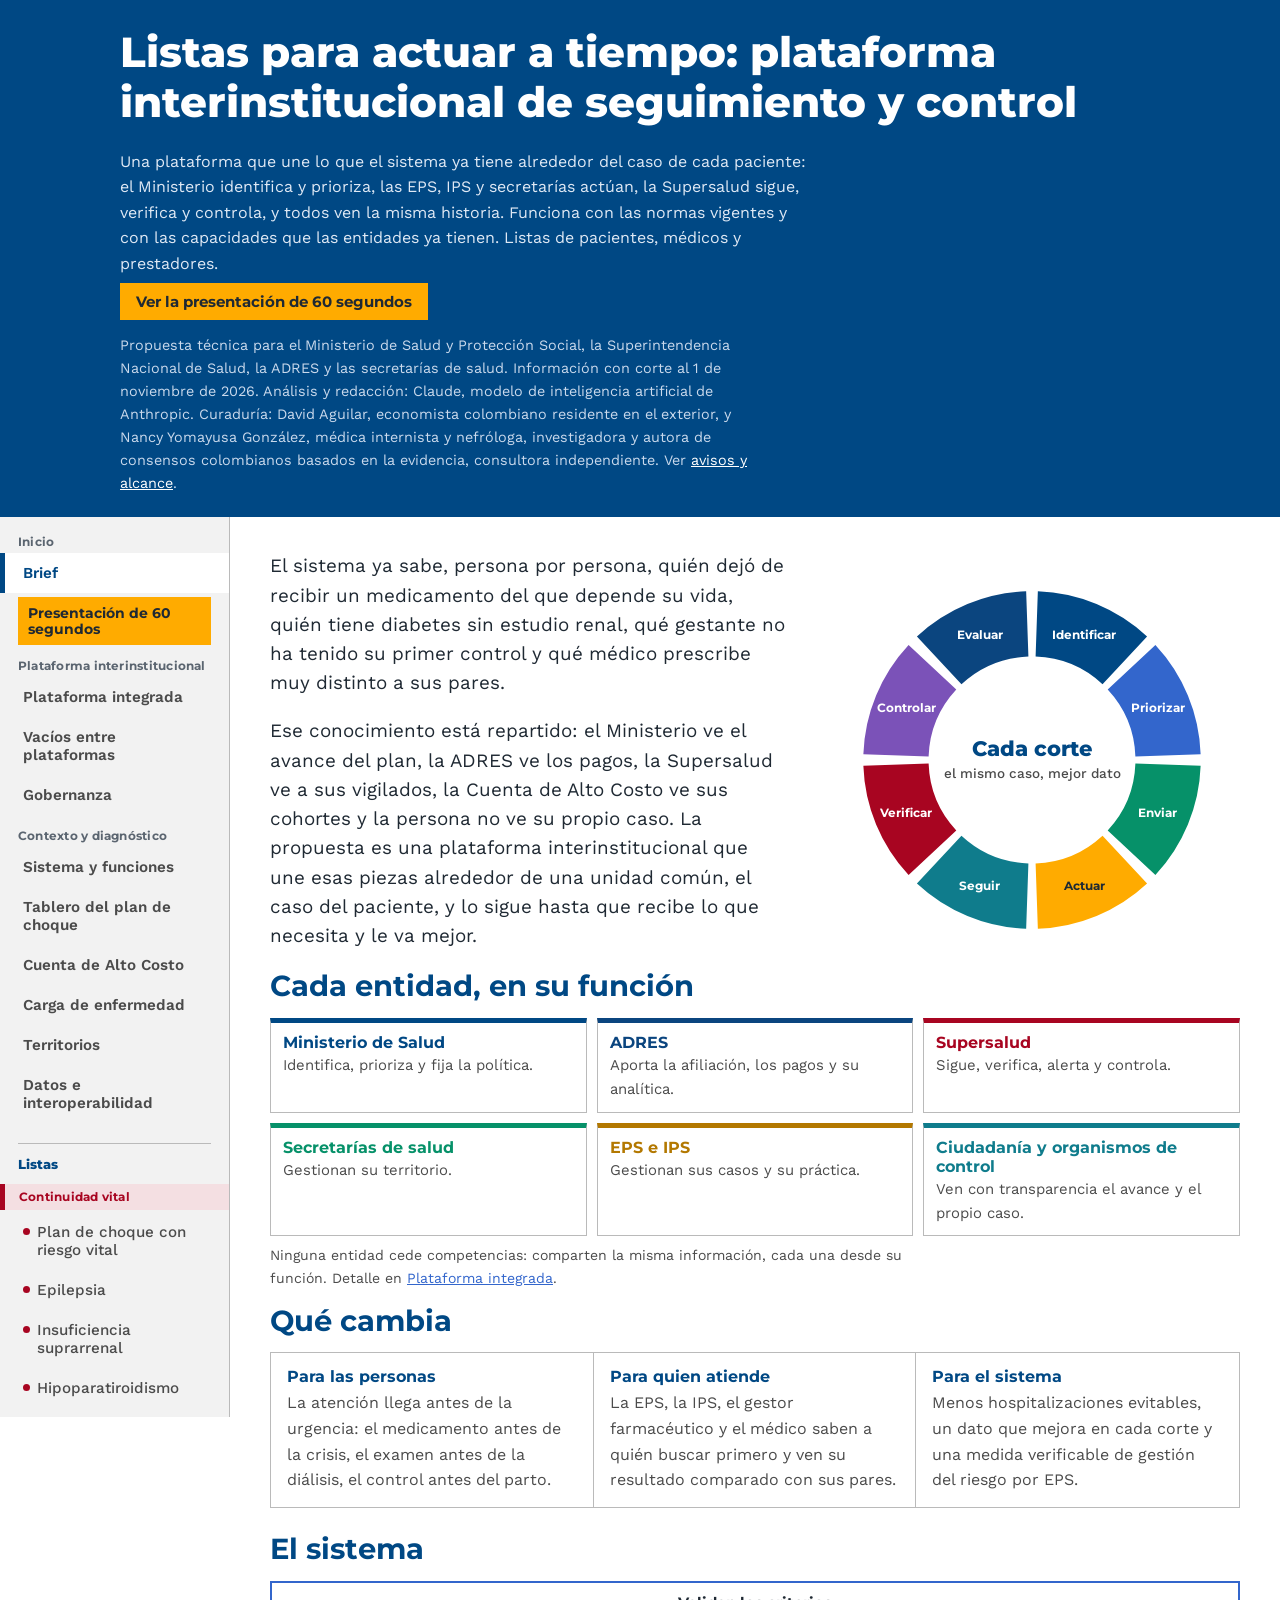
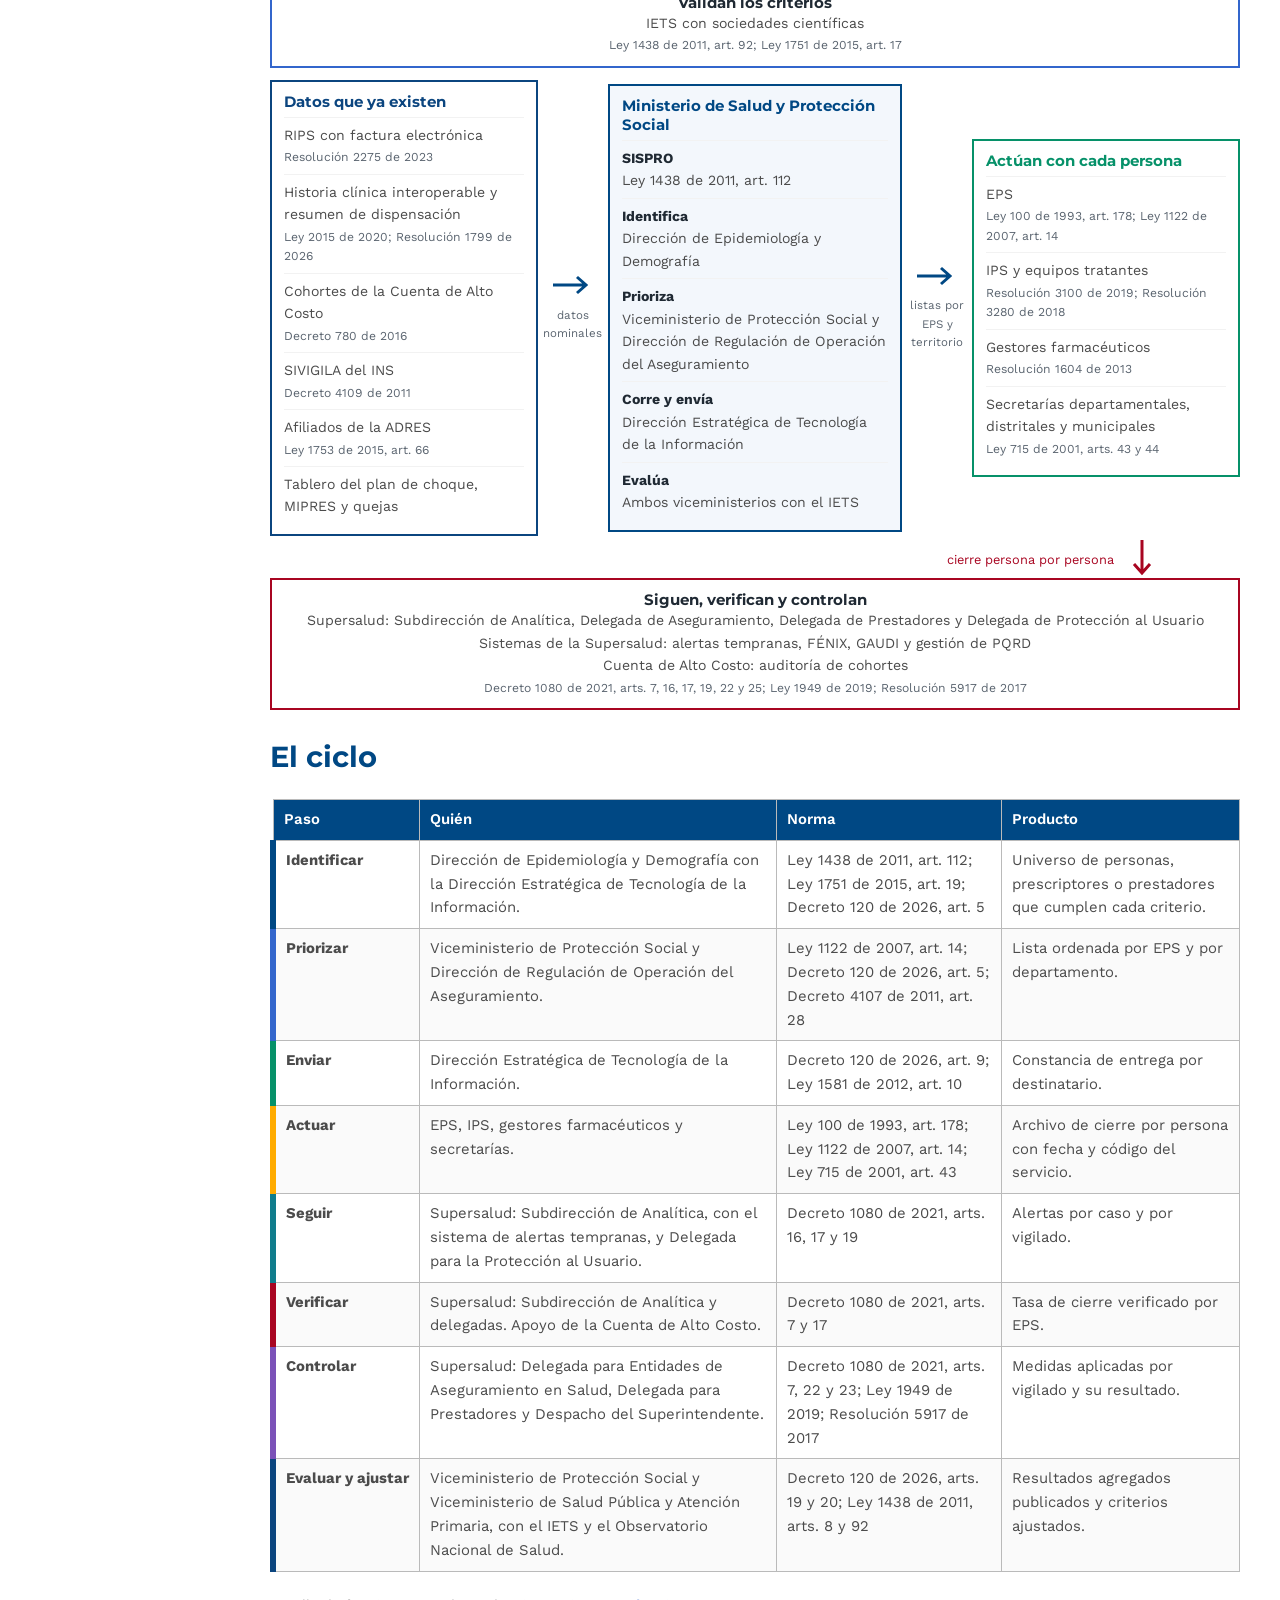
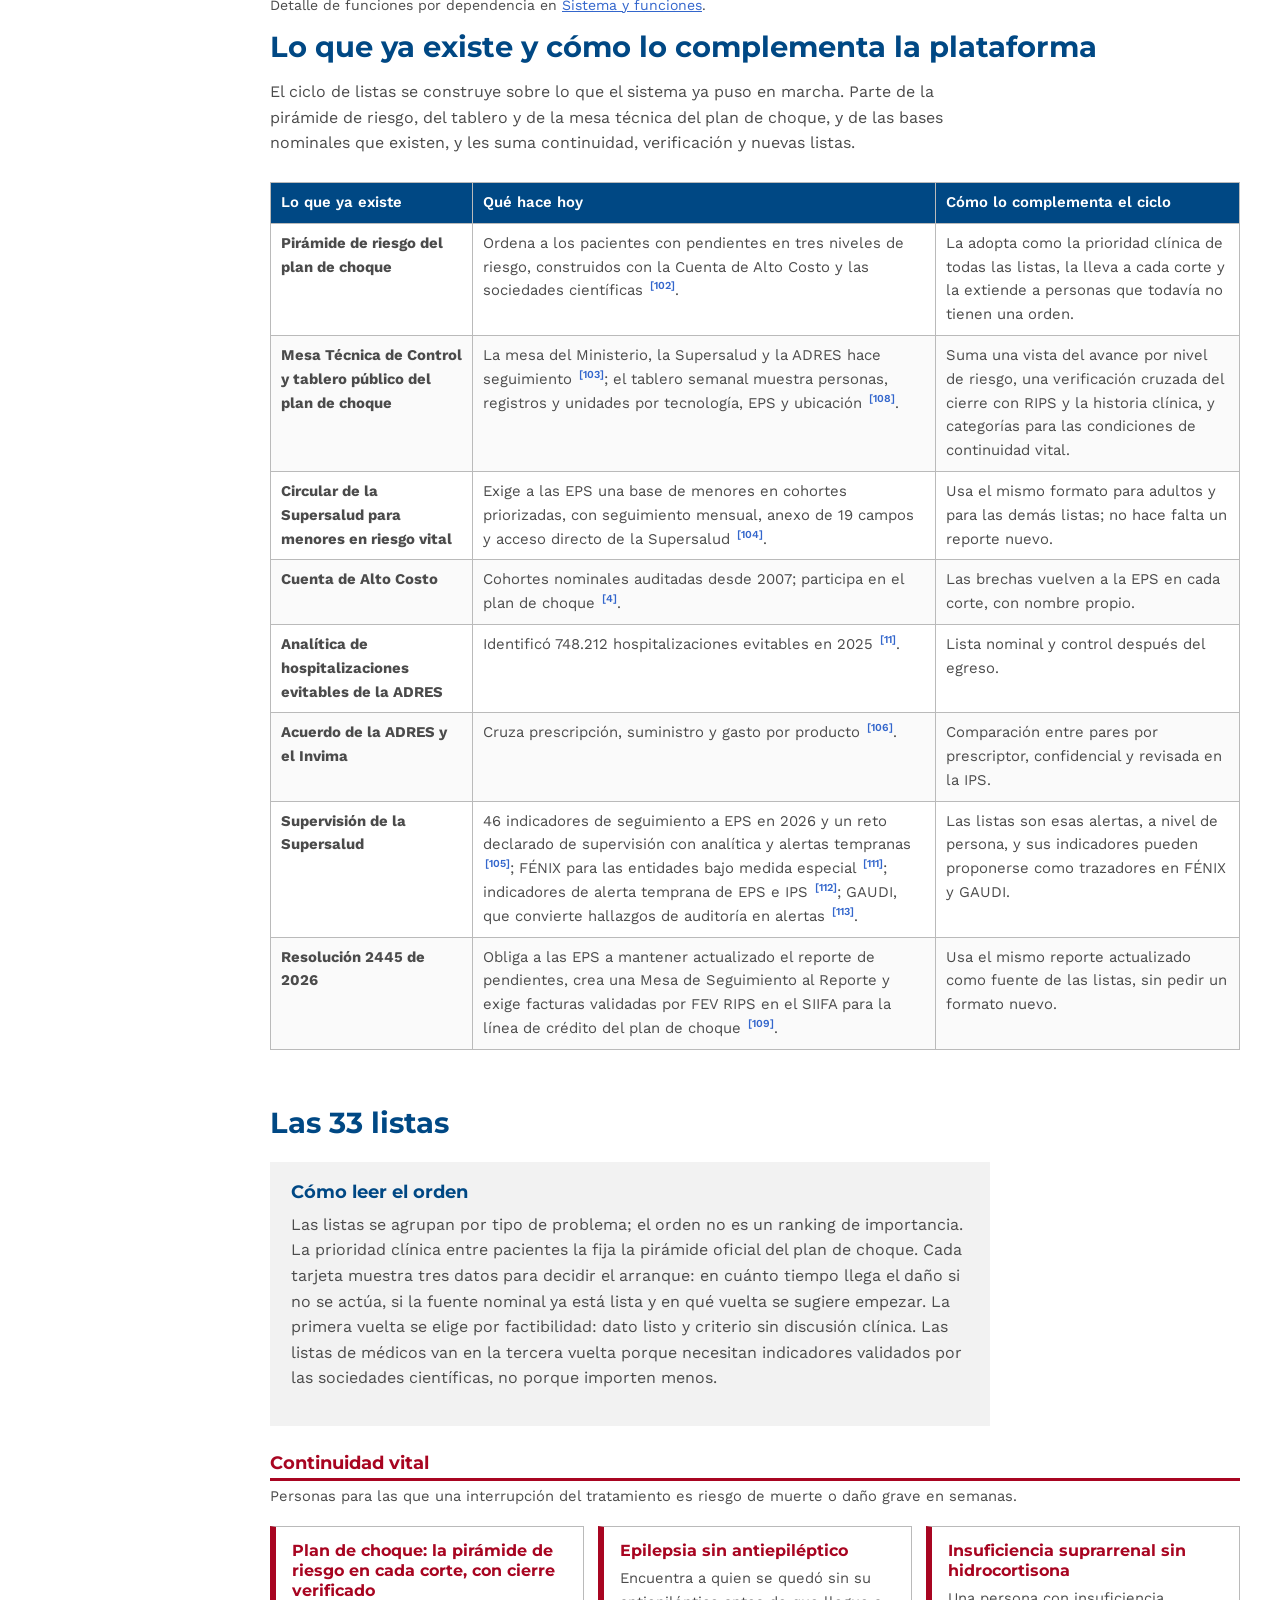
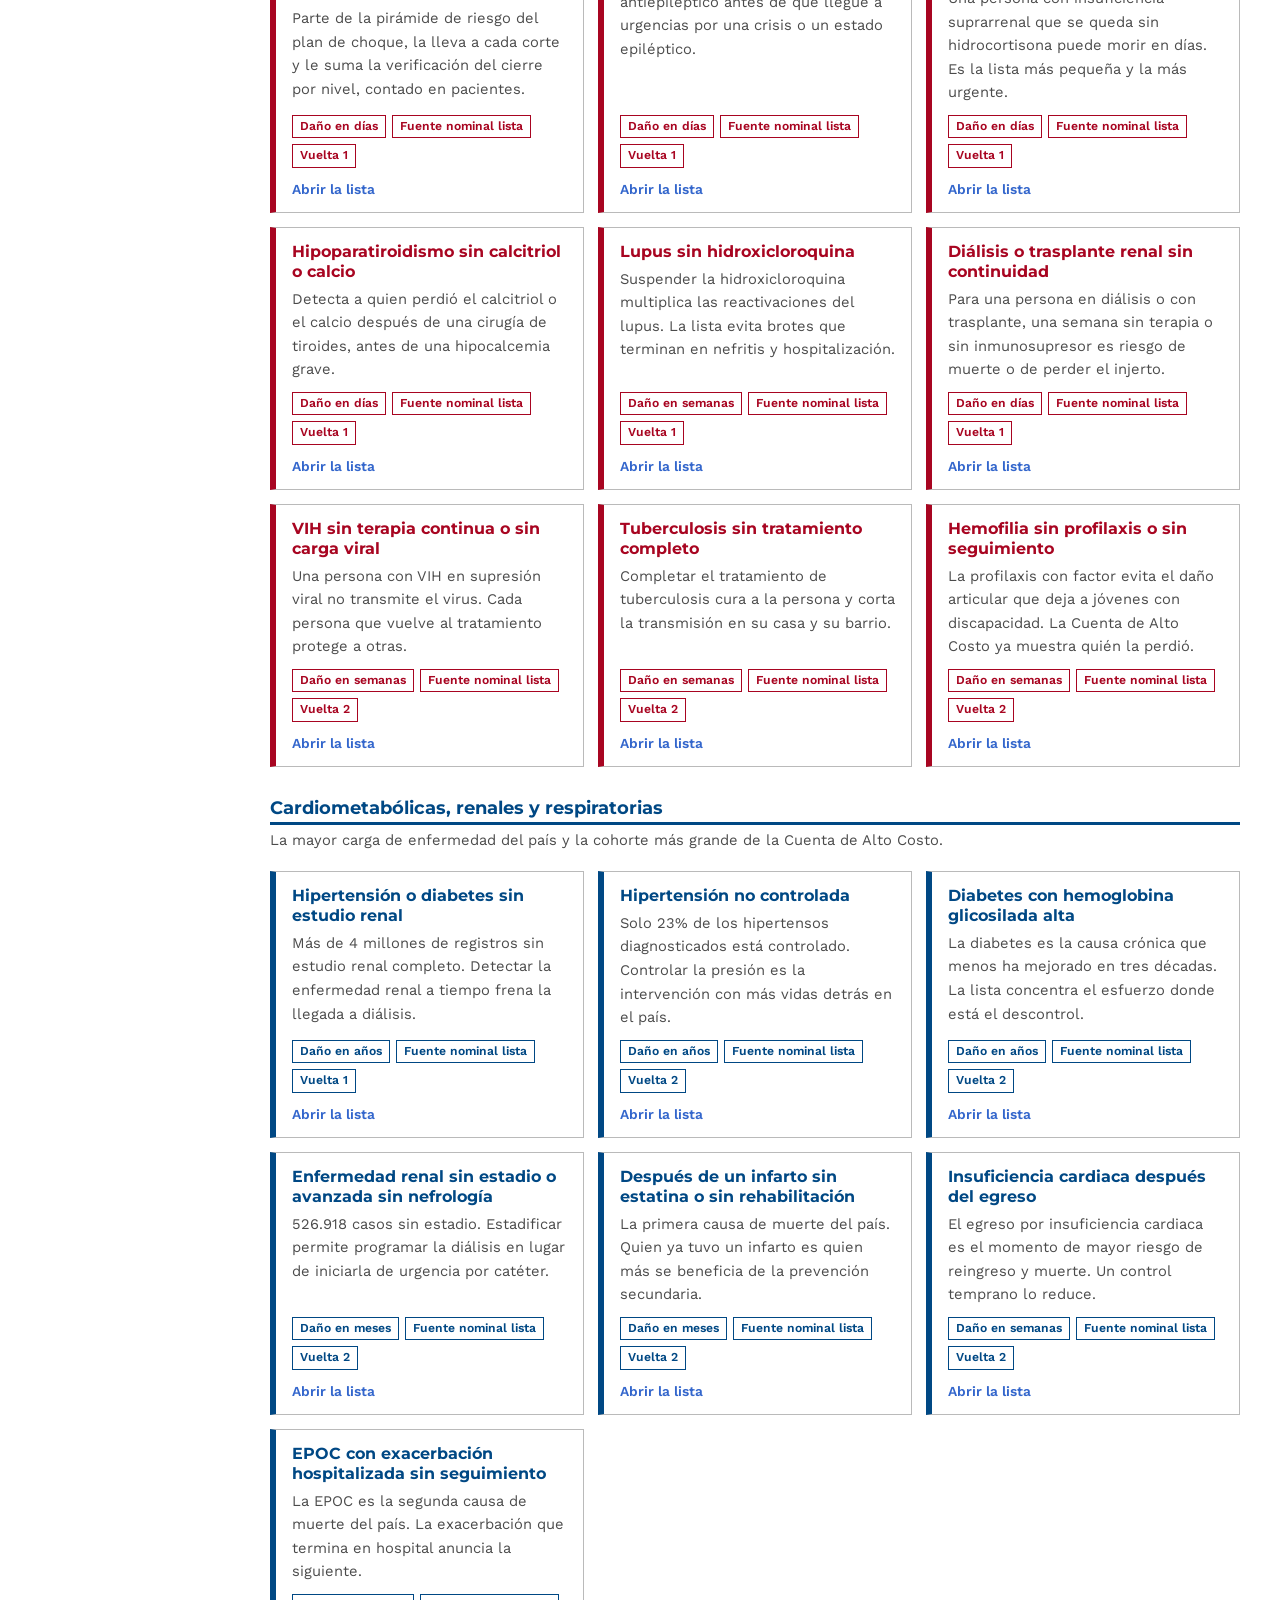
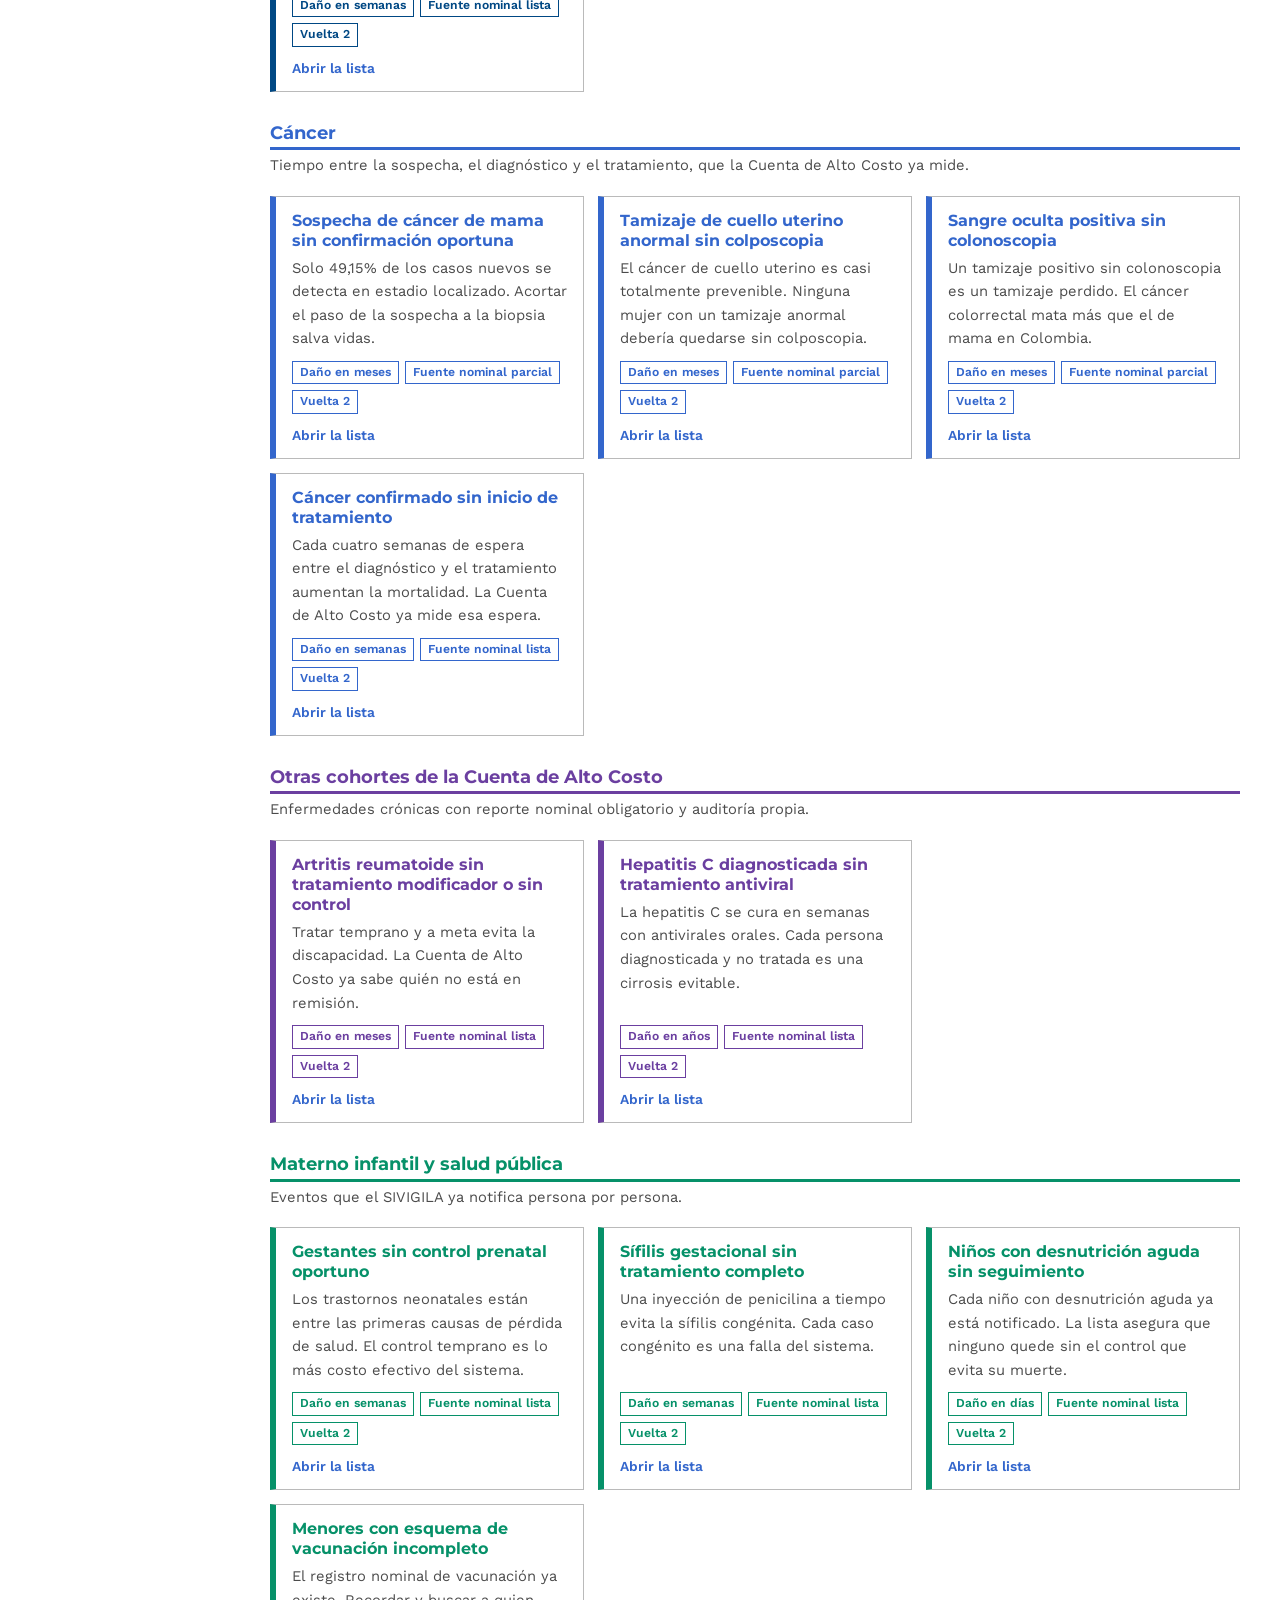
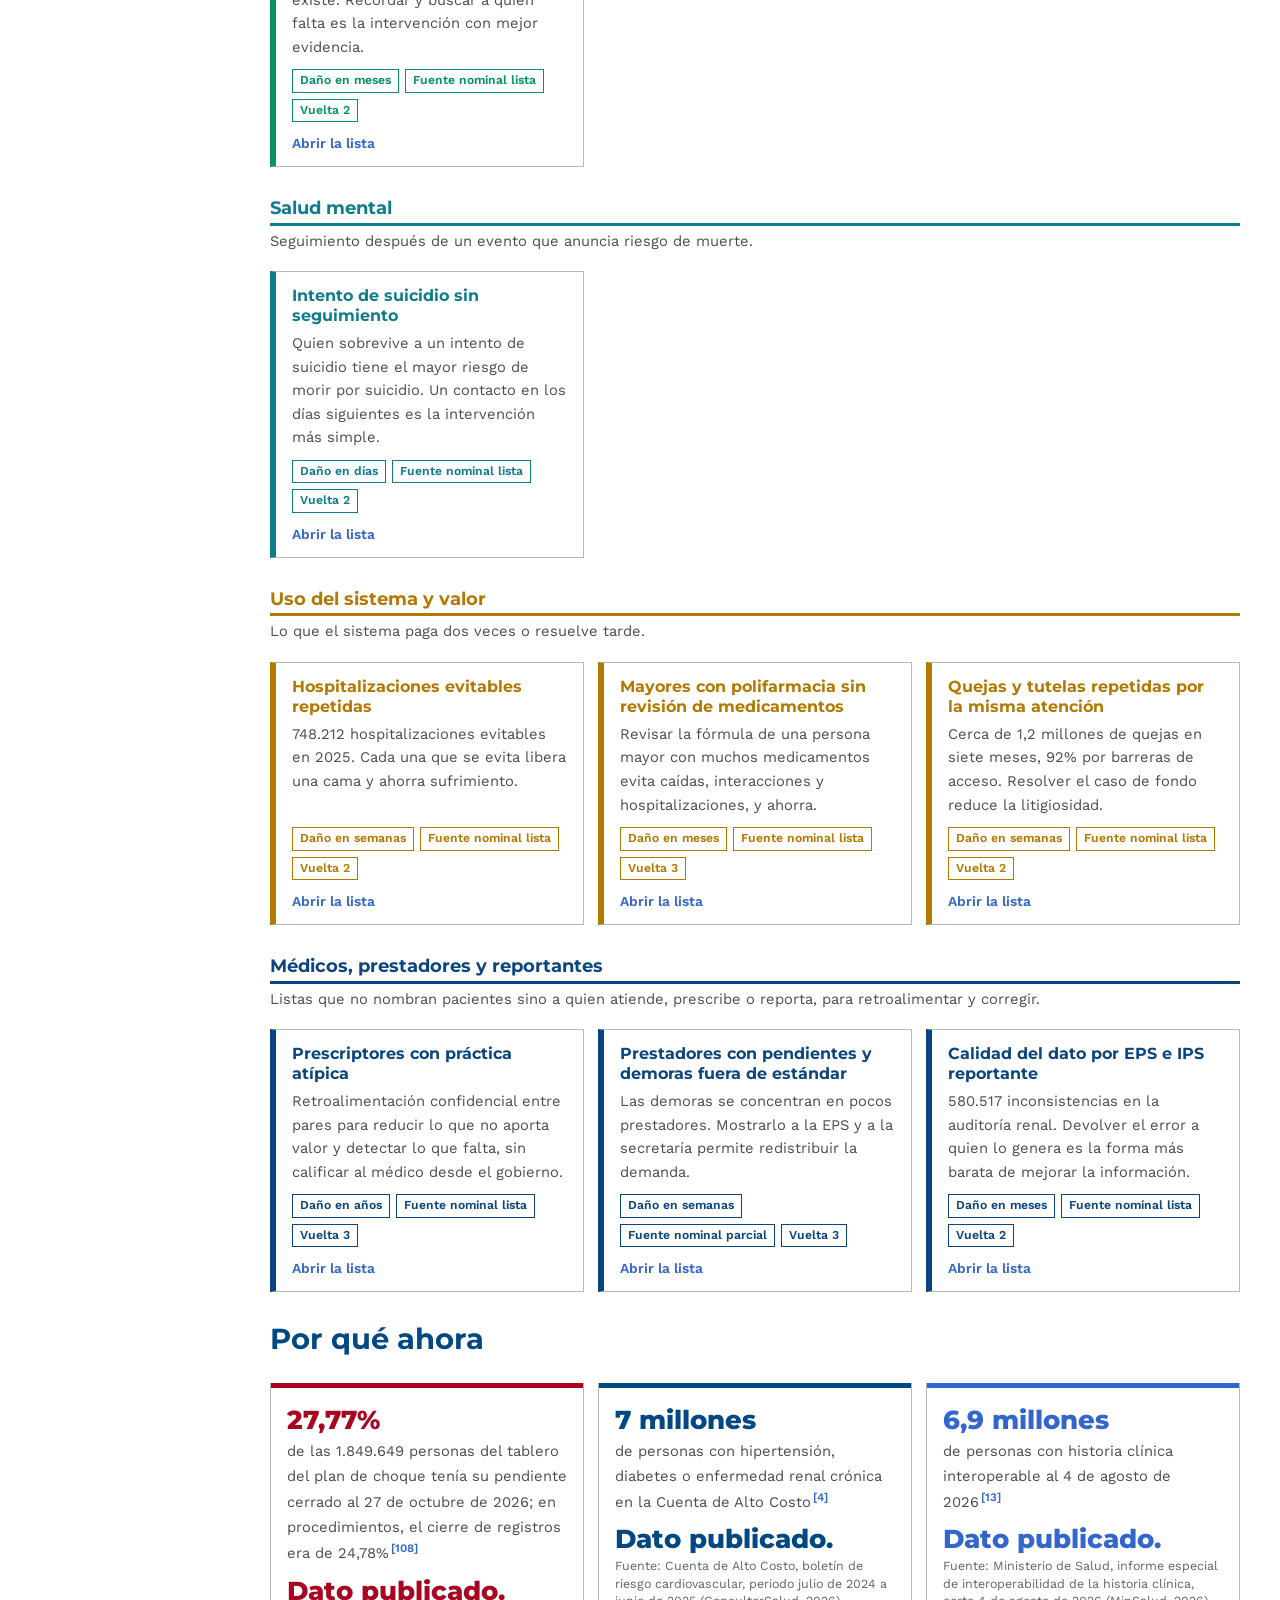
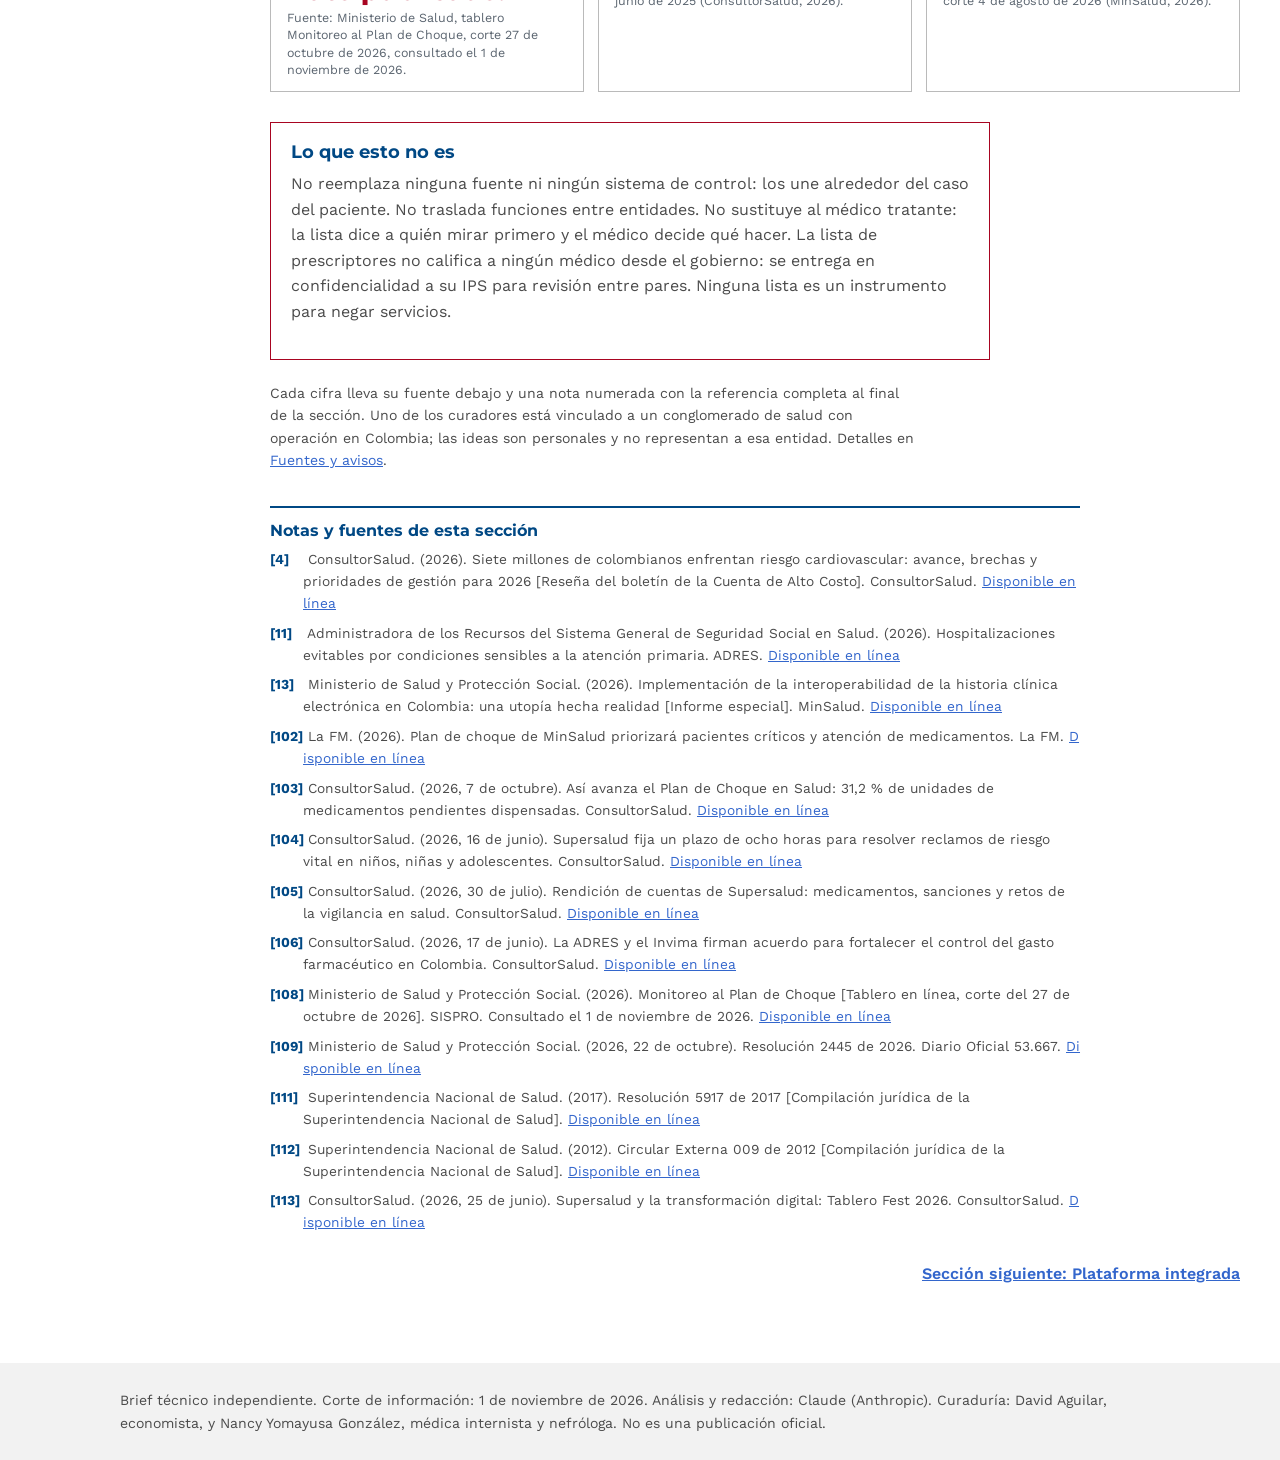
==== commit 58de226d: "Perfil de la cocuradora Nancy Yomayusa González Co-Authored-By: Claude Opus 5.5 <noreply@anthropic.c" ====
--- a/index.html
+++ b/index.html
@@ -242,7 +242,7 @@
 <h1>Listas para actuar a tiempo: plataforma interinstitucional de seguimiento y control</h1>
 <p>Una plataforma que une lo que el sistema ya tiene alrededor del caso de cada paciente: el Ministerio identifica y prioriza, las EPS, IPS y secretarías actúan, la Supersalud sigue, verifica y controla, y todos ven la misma historia. Funciona con las normas vigentes y con las capacidades que las entidades ya tienen. Listas de pacientes, médicos y prestadores.</p>
 <p class="hcta"><a class="cta" href="presentacion.html">Ver la presentación de 60 segundos</a></p>
-<p class="by">Propuesta técnica para el Ministerio de Salud y Protección Social, la Superintendencia Nacional de Salud, la ADRES y las secretarías de salud. Información con corte al 1 de noviembre de 2026. Análisis y redacción: Claude, modelo de inteligencia artificial de Anthropic. Curaduría: David Aguilar, economista colombiano residente en el exterior, y Nancy Yomayusa, consultora independiente. Ver <a href="#avisos" style="color:#fff" data-go="avisos">avisos y alcance</a>.</p>
+<p class="by">Propuesta técnica para el Ministerio de Salud y Protección Social, la Superintendencia Nacional de Salud, la ADRES y las secretarías de salud. Información con corte al 1 de noviembre de 2026. Análisis y redacción: Claude, modelo de inteligencia artificial de Anthropic. Curaduría: David Aguilar, economista colombiano residente en el exterior, y Nancy Yomayusa González, médica internista y nefróloga, investigadora y autora de consensos colombianos basados en la evidencia, consultora independiente. Ver <a href="#avisos" style="color:#fff" data-go="avisos">avisos y alcance</a>.</p>
 </div></header>
 <div class="layout"><nav class="tabs" aria-label="Secciones del brief"><button class="menu" aria-expanded="false" aria-controls="navlist"><svg class="mi" viewBox="0 0 24 24" aria-hidden="true"><path d="M3 6h18M3 12h18M3 18h18" stroke="currentColor" stroke-width="2.4" fill="none"/></svg><span class="mtx"><b>Menú del brief</b><span id="mcur">Brief</span></span><span class="mch" id="mch">Ver las 47 secciones</span></button><div class="wrap" id="navlist" role="tablist"><p class="ng">Inicio</p><button role="tab" data-t="brief">Brief</button><a class="navpres" href="presentacion.html">Presentación de 60 segundos</a><p class="ng">Plataforma interinstitucional</p><button role="tab" data-t="plataforma">Plataforma integrada</button><button role="tab" data-t="vacios">Vacíos entre plataformas</button><button role="tab" data-t="gobernanza">Gobernanza</button><p class="ng">Contexto y diagnóstico</p><button role="tab" data-t="sistema">Sistema y funciones</button><button role="tab" data-t="tablero">Tablero del plan de choque</button><button role="tab" data-t="cac">Cuenta de Alto Costo</button><button role="tab" data-t="carga">Carga de enfermedad</button><button role="tab" data-t="territorios">Territorios</button><button role="tab" data-t="datos">Datos e interoperabilidad</button><p class="nsup">Listas</p><p class="ng ngl" style="--k:var(--red)">Continuidad vital</p><button role="tab" data-t="l-pdc" class="lb" style="--k:var(--red)">Plan de choque con riesgo vital</button><button role="tab" data-t="l-epi" class="lb" style="--k:var(--red)">Epilepsia</button><button role="tab" data-t="l-sup" class="lb" style="--k:var(--red)">Insuficiencia suprarrenal</button><button role="tab" data-t="l-hipo" class="lb" style="--k:var(--red)">Hipoparatiroidismo</button><button role="tab" data-t="l-lup" class="lb" style="--k:var(--red)">Lupus</button><button role="tab" data-t="l-trr" class="lb" style="--k:var(--red)">Diálisis y trasplante</button><button role="tab" data-t="l-vih" class="lb" style="--k:var(--red)">VIH</button><button role="tab" data-t="l-tb" class="lb" style="--k:var(--red)">Tuberculosis</button><button role="tab" data-t="l-hem" class="lb" style="--k:var(--red)">Hemofilia</button><p class="ng ngl" style="--k:var(--navy)">Cardiometabólicas, renales y respiratorias</p><button role="tab" data-t="l-renal0" class="lb" style="--k:var(--navy)">Estudio renal pendiente</button><button role="tab" data-t="l-hta" class="lb" style="--k:var(--navy)">Hipertensión no controlada</button><button role="tab" data-t="l-dm" class="lb" style="--k:var(--navy)">Diabetes no controlada</button><button role="tab" data-t="l-erc" class="lb" style="--k:var(--navy)">Enfermedad renal avanzada</button><button role="tab" data-t="l-iam" class="lb" style="--k:var(--navy)">Después del infarto</button><button role="tab" data-t="l-ic" class="lb" style="--k:var(--navy)">Insuficiencia cardiaca</button><button role="tab" data-t="l-epoc" class="lb" style="--k:var(--navy)">EPOC</button><p class="ng ngl" style="--k:var(--blue)">Cáncer</p><button role="tab" data-t="l-mama" class="lb" style="--k:var(--blue)">Cáncer de mama</button><button role="tab" data-t="l-cervix" class="lb" style="--k:var(--blue)">Cuello uterino</button><button role="tab" data-t="l-crc" class="lb" style="--k:var(--blue)">Colon y recto</button><button role="tab" data-t="l-onco" class="lb" style="--k:var(--blue)">Inicio de tratamiento</button><p class="ng ngl" style="--k:#6B3FA0">Otras cohortes de la Cuenta de Alto Costo</p><button role="tab" data-t="l-ar" class="lb" style="--k:#6B3FA0">Artritis reumatoide</button><button role="tab" data-t="l-vhc" class="lb" style="--k:#6B3FA0">Hepatitis C</button><p class="ng ngl" style="--k:var(--green)">Materno infantil y salud pública</p><button role="tab" data-t="l-gest" class="lb" style="--k:var(--green)">Gestantes</button><button role="tab" data-t="l-sif" class="lb" style="--k:var(--green)">Sífilis gestacional</button><button role="tab" data-t="l-desn" class="lb" style="--k:var(--green)">Desnutrición aguda</button><button role="tab" data-t="l-vac" class="lb" style="--k:var(--green)">Vacunación</button><p class="ng ngl" style="--k:#0F7C8C">Salud mental</p><button role="tab" data-t="l-sui" class="lb" style="--k:#0F7C8C">Intento de suicidio</button><p class="ng ngl" style="--k:#B37800">Uso del sistema y valor</p><button role="tab" data-t="l-hosp" class="lb" style="--k:#B37800">Hospitalizaciones evitables</button><button role="tab" data-t="l-poli" class="lb" style="--k:#B37800">Polifarmacia</button><button role="tab" data-t="l-quej" class="lb" style="--k:#B37800">Quejas repetidas</button><p class="ng ngl" style="--k:var(--deep)">Médicos, prestadores y reportantes</p><button role="tab" data-t="l-presc" class="lb" style="--k:var(--deep)">Prescriptores atípicos</button><button role="tab" data-t="l-ips" class="lb" style="--k:var(--deep)">Prestadores con demoras</button><button role="tab" data-t="l-dato" class="lb" style="--k:var(--deep)">Calidad del dato</button><p class="nsup">Instrumentos</p><p class="ng">Supersalud, normas y fuentes</p><button role="tab" data-t="supersalud">Supersalud</button><button role="tab" data-t="juridica">Base jurídica</button><button role="tab" data-t="dofa">DOFA</button><button role="tab" data-t="mundo">Otros países</button><button role="tab" data-t="evidencia">Evidencia</button><button role="tab" data-t="ruta">Ruta</button><button role="tab" data-t="avisos">Fuentes y avisos</button></div></nav><main>
 <section id="brief" class="on" role="tabpanel"><div class="wrap">
@@ -1086,8 +1086,8 @@
 </div></section>
 <section id="avisos" role="tabpanel"><div class="wrap read">
 <h2>Fuentes, método y avisos</h2>
-<h3>Autoría</h3><p>Análisis y redacción: Claude, modelo de inteligencia artificial de Anthropic, que consultó fuentes públicas, PubMed y la base del Estudio de Carga Global de Enfermedad 2023 del IHME. Curaduría y responsabilidad editorial: David Aguilar, economista colombiano residente en el exterior, y Nancy Yomayusa, consultora independiente, quien aportó la visión de plataforma interinstitucional, la revisión de los sistemas de la Supersalud y la propuesta de gobernanza.</p>
-<h3>Declaración de vínculo</h3><p>David Aguilar está vinculado laboralmente a un conglomerado de salud con operación en Colombia. Las ideas de este documento son personales, se comparten en el espíritu democrático de aportar al debate público y no representan la posición de esa entidad ni la comprometen. Nancy Yomayusa participa a título personal como consultora independiente.</p>
+<h3>Autoría</h3><p>Análisis y redacción: Claude, modelo de inteligencia artificial de Anthropic, que consultó fuentes públicas, PubMed y la base del Estudio de Carga Global de Enfermedad 2023 del IHME. Curaduría y responsabilidad editorial: David Aguilar, economista colombiano residente en el exterior, y Nancy Yomayusa González, médica internista y nefróloga, quien aportó la visión de plataforma interinstitucional, la revisión de los sistemas de la Supersalud y la propuesta de gobernanza.</p>
+<h3>Declaración de vínculo</h3><p>David Aguilar está vinculado laboralmente a un conglomerado de salud con operación en Colombia. Las ideas de este documento son personales, se comparten en el espíritu democrático de aportar al debate público y no representan la posición de esa entidad ni la comprometen. Nancy Yomayusa González es médica especialista en medicina interna y nefrología, con trayectoria en investigación traslacional, consensos clínicos informados en la evidencia y recomendaciones de uso racional de tecnologías en salud. Participa a título personal como consultora independiente.</p>
 <h3>Tipos de cifra</h3><p>Cada cifra se presenta como dato publicado, cuando proviene de una fuente oficial o de un informe citado; estimación modelada, cuando proviene del IHME; cálculo propio, cuando es una suma o diferencia hecha en este documento y así se indica; o propuesta, como los códigos, umbrales y plazos de cada lista.</p>
 <h3>Alcance</h3><ul class="clean">
 <li>Es un documento de propuesta, no una publicación oficial de ninguna entidad del Estado.</li>
@@ -1100,7 +1100,7 @@
 <p class="small">Código y datos: <a href="https://github.com/doar95/listas-de-pacientes-colombia">repositorio del brief en GitHub</a>.</p>
 </div></section>
 </main></div>
-<footer><div class="wrap small">Brief técnico independiente. Corte de información: 1 de noviembre de 2026. Análisis y redacción: Claude (Anthropic). Curaduría: David Aguilar, economista, y Nancy Yomayusa, consultora independiente. No es una publicación oficial.</div></footer>
+<footer><div class="wrap small">Brief técnico independiente. Corte de información: 1 de noviembre de 2026. Análisis y redacción: Claude (Anthropic). Curaduría: David Aguilar, economista, y Nancy Yomayusa González, médica internista y nefróloga. No es una publicación oficial.</div></footer>
 <script>const REFS=[{"id":"infobae27","url":"https://www.infobae.com/colombia/2026/10/27/ministerio-de-salud-activo-tablero-para-vigilar-la-crisis-de-salud-y-prepara-el-calculo-de-la-upc-de-2027-estas-son-las-cifras-clave/","short":"Ministerio de Salud, tablero del plan de choque, corte 20 de octubre de 2026, reportado por Gaona (2026)","apa":"Gaona, J. (2026, 27 de octubre). Ministerio de Salud activó tablero para vigilar la crisis de salud y prepara el cálculo de la UPC de 2027: estas son las cifras clave. Infobae."},{"id":"infobae16","url":"https://www.infobae.com/colombia/2026/10/16/mas-de-270-mil-pacientes-han-recibido-medicamentos-y-se-han-realizado-cerca-de-170-mil-procedimientos-segun-reporte-del-plan-de-choque-en-salud-vamos-por-buen-camino/","short":"Ministerio de Salud, reporte del plan de choque, corte 5 de octubre de 2026 (Infobae, 2026)","apa":"Infobae. (2026, 16 de octubre). Más de 270 mil pacientes han recibido medicamentos y se han realizado cerca de 170 mil procedimientos, según reporte del Plan de Choque en Salud. Infobae."},{"id":"infobae22","url":"https://www.infobae.com/colombia/2026/09/22/abelardo-de-la-espriella-anuncia-plan-de-choque-en-salud-para-destrabar-la-atencion-de-1069196-pacientes/","short":"Presidencia de la República, anuncio del plan de choque y datos de quejas de la Supersalud (Infobae, 2026)","apa":"Infobae. (2026, 22 de septiembre). Abelardo de la Espriella anuncia plan de choque en salud para destrabar la atención de 1.069.196 pacientes. Infobae."},{"id":"caccv","url":"https://consultorsalud.com/riesgo-cardiovascular-colombia-millones-hta-d/","short":"Cuenta de Alto Costo, boletín de riesgo cardiovascular, periodo julio de 2024 a junio de 2025 (ConsultorSalud, 2026)","apa":"ConsultorSalud. (2026). Siete millones de colombianos enfrentan riesgo cardiovascular: avance, brechas y prioridades de gestión para 2026 [Reseña del boletín de la Cuenta de Alto Costo]. ConsultorSalud."},{"id":"cacerc","url":"https://consultorsalud.com/?p=344637","short":"Cuenta de Alto Costo, situación de la enfermedad renal crónica en Colombia 2025 (ConsultorSalud, 2026)","apa":"ConsultorSalud. (2026). Enfermedad renal crónica en Colombia: casos reportados aumentaron 20 % y superaron 1,5 millones en 2025 [Reseña del informe de la Cuenta de Alto Costo]. ConsultorSalud."},{"id":"cacmama","url":"https://consultorsalud.com/?p=345112","short":"Cuenta de Alto Costo, cáncer de mama, datos al 31 de agosto de 2026 previos a auditoría (ConsultorSalud, 2026)","apa":"ConsultorSalud. (2026, 19 de octubre). 140.923 mujeres diagnosticadas con cáncer de mama en Colombia hasta agosto de 2026: Cuenta de Alto Costo. ConsultorSalud."},{"id":"cachemo","url":"https://consultorsalud.com/hemofilia-en-colombia-aumento-de-casos-cac","short":"Cuenta de Alto Costo, situación de la hemofilia y otras coagulopatías 2024, periodo febrero de 2023 a enero de 2024 (ConsultorSalud, 2025)","apa":"ConsultorSalud. (2025, 11 de febrero). Hemofilia en Colombia: aumento de casos y desafíos en acceso al tratamiento según informe de la CAC. ConsultorSalud."},{"id":"cacvih","url":"https://consultorsalud.com/vih-colombia-estabilidad-diagnosticos-2025/","short":"Ministerio de Salud con datos de la Cuenta de Alto Costo, VIH, corte 31 de enero de 2025 (ConsultorSalud, 2025)","apa":"ConsultorSalud. (2025, 9 de diciembre). Minsalud aclara que no hay aumento de nuevas infecciones por VIH en Colombia. ConsultorSalud."},{"id":"cacar","url":"https://consultorsalud.com/artritis-reumatoide-impacta-a-colombianos","short":"Cuenta de Alto Costo, boletín de artritis reumatoide, periodo julio de 2022 a junio de 2023 (ConsultorSalud, 2023)","apa":"ConsultorSalud. (2023, 12 de octubre). Artritis reumatoide: enfermedad que impacta a miles de colombianos. ConsultorSalud."},{"id":"cacvhc","url":"https://www2.minsalud.gov.co/sites/rid/Lists/BibliotecaDigital/RIDE/VS/MET/cac-3350-informe-hepatitisc-corte31oct2018.pdf","short":"Cuenta de Alto Costo, informe de hepatitis C, corte 31 de octubre de 2018","apa":"Cuenta de Alto Costo. (2018). Informe de hepatitis C, corte al 31 de octubre de 2018 [Informe técnico]. Repositorio Institucional Digital del Ministerio de Salud y Protección Social."},{"id":"adres","url":"https://consultorsalud.com/wp-content/uploads/2026/07/Hospitalizaciones_evitables_por_condiciones_sensibles_a_la_Atencion_Primaria.pdf","short":"ADRES, hospitalizaciones evitables por condiciones sensibles a la atención primaria, RIPS 2025 (ADRES, 2026)","apa":"Administradora de los Recursos del Sistema General de Seguridad Social en Salud. (2026). Hospitalizaciones evitables por condiciones sensibles a la atención primaria. ADRES."},{"id":"adresnota","url":"https://consultorsalud.com/?p=339525","short":"ADRES, análisis territorial de hospitalizaciones evitables (ConsultorSalud, 2026)","apa":"ConsultorSalud. (2026, 16 de julio). Hospitalizaciones evitables revelan profundas diferencias territoriales en la atención primaria colombiana: ADRES. ConsultorSalud."},{"id":"ihce","url":"https://www.minsalud.gov.co/sites/rid/Lists/BibliotecaDigital/RIDE/DE/OT/informe-especial-ihce.pdf","short":"Ministerio de Salud, informe especial de interoperabilidad de la historia clínica, corte 4 de agosto de 2026 (MinSalud, 2026)","apa":"Ministerio de Salud y Protección Social. (2026). Implementación de la interoperabilidad de la historia clínica electrónica en Colombia: una utopía hecha realidad [Informe especial]. MinSalud."},{"id":"res1799","url":"https://consultorsalud.com/wp-content/uploads/2026/08/Resolucion-1799-de-2026.pdf","short":"Resolución 1799 de 2026 del Ministerio de Salud","apa":"Ministerio de Salud y Protección Social. (2026). Resolución 1799 de 2026, por la cual se modifica la Resolución 1888 de 2025 en relación con el resumen digital de atención de dispensación de medicamentos."},{"id":"ihme","url":"https://vizhub.healthdata.org/gbd-results/","short":"IHME, Estudio de Carga Global de Enfermedad 2023, Colombia (IHME, 2025)","apa":"Institute for Health Metrics and Evaluation. (2025). Global Burden of Disease Study 2023 (GBD 2023) results [Base de datos]. Universidad de Washington. Consultado el 1 de noviembre de 2026."},{"id":"asis","url":"https://www.minsalud.gov.co/sites/rid/Lists/BibliotecaDigital/RIDE/VS/ED/PSP/actualizacion-asis-participativo-territorial-2025.pdf","short":"Ministerio de Salud, actualización del ASIS participativo territorial (MinSalud, 2025)","apa":"Ministerio de Salud y Protección Social, Dirección de Epidemiología y Demografía. (2025). Actualización del análisis de situación de salud participativo territorial [Presentación]. MinSalud."},{"id":"aseg","url":"https://doar95.github.io/aseguramiento-salud-colombia/","short":"Repositorio abierto de aseguramiento en salud con datos de SISPRO, ADRES y MinSalud, agosto de 2026","apa":"Claude, Aguilar, D., y Gómez, C. (2026). Aseguramiento en salud en Colombia, 2013 a 2026 (Versión 1.1) [Repositorio de datos y código]. GitHub."},{"id":"geih","url":"https://doar95.github.io/geih-colombia/","short":"DANE, pobreza monetaria y multidimensional 2025, procesadas en el repositorio abierto de indicadores sociales GEIH y ECV","apa":"Claude, Aguilar, D., y Gómez, C. (2026). Indicadores sociales de Colombia con la GEIH y la ECV del DANE [Repositorio de datos y código]. GitHub. Fuente primaria: Departamento Administrativo Nacional de Estadística, www.dane.gov.co."},{"id":"cups","url":"https://www.datos.gov.co/d/9zcz-bjue","short":"Ministerio de Salud, procedimientos y laboratorios del plan de beneficios con código CUPS, portal de datos abiertos","apa":"Ministerio de Salud y Protección Social. (2026). Procedimiento del PBS y POSPÓPULI laboratorio [Conjuntos de datos]. Portal de Datos Abiertos de Colombia."},{"id":"d120","url":"https://normativa.colpensiones.gov.co/colpensiones/compilacion/docs/decreto_0120_2026.htm","short":"Decreto 120 de 2026","apa":"Presidencia de la República de Colombia. (2026). Decreto 120 de 2026, por el cual se modifica la estructura del Ministerio de Salud y Protección Social [Compilación jurídica de Colpensiones]."},{"id":"d4107","url":"https://normativa.colpensiones.gov.co/colpens/compilacion/docs/decreto_4107_2011.htm","short":"Decreto 4107 de 2011","apa":"Presidencia de la República de Colombia. (2011). Decreto 4107 de 2011, por el cual se determinan los objetivos y la estructura del Ministerio de Salud y Protección Social [Compilación jurídica de Colpensiones]."},{"id":"d1080","url":"https://normativa.colpensiones.gov.co/colpens/compilacion/docs/decreto_1080_2021.htm","short":"Decreto 1080 de 2021","apa":"Presidencia de la República de Colombia. (2021). Decreto 1080 de 2021, por el cual se modifica la estructura de la Superintendencia Nacional de Salud [Compilación jurídica de Colpensiones]."},{"id":"d4109","url":"https://www.funcionpublica.gov.co/eva/gestornormativo/norma.php?i=44687","short":"Decreto 4109 de 2011, Instituto Nacional de Salud","apa":"Presidencia de la República de Colombia. (2011). Decreto 4109 de 2011, por el cual se cambia la naturaleza jurídica del Instituto Nacional de Salud y se determina su objeto y estructura. Gestor Normativo de Función Pública."},{"id":"d682","url":"https://www.funcionpublica.gov.co/eva/gestornormativo/norma.php?i=85939","short":"Decreto 682 de 2018, habilitación y permanencia de EPS","apa":"Presidencia de la República de Colombia. (2018). Decreto 682 de 2018, condiciones de autorización, habilitación y permanencia de las entidades responsables del aseguramiento en salud. Gestor Normativo de Función Pública."},{"id":"r1393","url":"https://normograma.supersalud.gov.co/compilacion/docs/resolucion_minsaludps_1393_2015.htm","short":"Resolución 1393 de 2015, reporte de artritis reumatoide a la Cuenta de Alto Costo","apa":"Ministerio de Salud y Protección Social. (2015). Resolución 1393 de 2015 [Compilación jurídica de la Superintendencia Nacional de Salud]."},{"id":"r123","url":"https://normograma.supersalud.gov.co/compilacion/docs/resolucion_minsaludps_0123_2015.htm","short":"Resolución 123 de 2015, reporte de hemofilia a la Cuenta de Alto Costo","apa":"Ministerio de Salud y Protección Social. (2015). Resolución 123 de 2015 [Compilación jurídica de la Superintendencia Nacional de Salud]."},{"id":"ransom","url":"https://pubmed.ncbi.nlm.nih.gov/18565827/","short":"Faught y colaboradores (2008), estudio RANSOM, Neurology","apa":"Faught, E., Duh, M. S., Weiner, J. R., y colaboradores (2008). Nonadherence to antiepileptic drugs and increased mortality: findings from the RANSOM Study. Neurology, 71(20), 1572 a 1578."},{"id":"hahner","url":"https://pubmed.ncbi.nlm.nih.gov/25419882/","short":"Hahner y colaboradores (2015), Journal of Clinical Endocrinology and Metabolism","apa":"Hahner, S., Spinnler, C., Fassnacht, M., y colaboradores (2015). High incidence of adrenal crisis in educated patients with chronic adrenal insufficiency: a prospective study. Journal of Clinical Endocrinology and Metabolism, 100(2), 407 a 416."},{"id":"hcq","url":"https://pubmed.ncbi.nlm.nih.gov/1984192/","short":"Canadian Hydroxychloroquine Study Group (1991), New England Journal of Medicine","apa":"Canadian Hydroxychloroquine Study Group. (1991). A randomized study of the effect of withdrawing hydroxychloroquine sulfate in systemic lupus erythematosus. New England Journal of Medicine, 324(3), 150 a 154."},{"id":"saran","url":"https://pubmed.ncbi.nlm.nih.gov/12787417/","short":"Saran y colaboradores (2003), estudio DOPPS, Kidney International","apa":"Saran, R., Bragg Gresham, J. L., Rayner, H. C., y colaboradores (2003). Nonadherence in hemodialysis: associations with mortality, hospitalization, and practice patterns in the DOPPS. Kidney International, 64(1), 254 a 262."},{"id":"magadi","url":"https://pubmed.ncbi.nlm.nih.gov/39669010/","short":"Magadi y colaboradores (2024), Clinical Kidney Journal","apa":"Magadi, W., Birnie, K., Santhakumaran, S., y colaboradores (2024). An updated systematic review of the risk factors for unplanned dialysis initiation. Clinical Kidney Journal, 17(12), sfae333."},{"id":"mellon","url":"https://pubmed.ncbi.nlm.nih.gov/36094829/","short":"Mellon y colaboradores (2022), revisión Cochrane","apa":"Mellon, L., Doyle, F., Hickey, A., y colaboradores (2022). Interventions for increasing immunosuppressant medication adherence in solid organ transplant recipients. Cochrane Database of Systematic Reviews, 9, CD012854."},{"id":"cohen","url":"https://pubmed.ncbi.nlm.nih.gov/21767103/","short":"Cohen y colaboradores (2011), ensayo HPTN 052, New England Journal of Medicine","apa":"Cohen, M. S., Chen, Y. Q., McCauley, M., y colaboradores (2011). Prevention of HIV 1 infection with early antiretroviral therapy. New England Journal of Medicine, 365(6), 493 a 505."},{"id":"brennan","url":"https://pubmed.ncbi.nlm.nih.gov/24354712/","short":"Brennan y colaboradores (2014), AIDS Care","apa":"Brennan, A., Browne, J. P., y Horgan, M. (2014). A systematic review of health service interventions to improve linkage with or retention in HIV care. AIDS Care, 26(7), 804 a 812."},{"id":"alipanah","url":"https://pubmed.ncbi.nlm.nih.gov/29969463/","short":"Alipanah y colaboradores (2018), PLoS Medicine","apa":"Alipanah, N., Jarlsberg, L., Miller, C., y colaboradores (2018). Adherence interventions and outcomes of tuberculosis treatment: a systematic review and meta analysis of trials and observational studies. PLoS Medicine, 15(7), e1002595."},{"id":"manco","url":"https://pubmed.ncbi.nlm.nih.gov/17687129/","short":"Manco Johnson y colaboradores (2007), New England Journal of Medicine","apa":"Manco Johnson, M. J., Abshire, T. C., Shapiro, A. D., y colaboradores (2007). Prophylaxis versus episodic treatment to prevent joint disease in boys with severe hemophilia. New England Journal of Medicine, 357(6), 535 a 544."},{"id":"yeo","url":"https://pubmed.ncbi.nlm.nih.gov/38186904/","short":"Yeo y colaboradores (2024), Clinical Kidney Journal","apa":"Yeo, S. C., Wang, H., Ang, Y. G., y colaboradores (2024). Cost effectiveness of screening for chronic kidney disease in the general adult population: a systematic review. Clinical Kidney Journal, 17(1), sfad137."},{"id":"sglt2","url":"https://pubmed.ncbi.nlm.nih.gov/36351458/","short":"Nuffield Department of Population Health Renal Studies Group y SMART C (2022), The Lancet","apa":"Nuffield Department of Population Health Renal Studies Group, y SGLT2 inhibitor Meta Analysis Cardio Renal Trialists Consortium. (2022). Impact of diabetes on the effects of sodium glucose co transporter 2 inhibitors on kidney outcomes: collaborative meta analysis of large placebo controlled trials. The Lancet, 400(10365), 1788 a 1801."},{"id":"jaffe","url":"https://pubmed.ncbi.nlm.nih.gov/23989679/","short":"Jaffe y colaboradores (2013), JAMA","apa":"Jaffe, M. G., Lee, G. A., Young, J. D., y colaboradores (2013). Improved blood pressure control associated with a large scale hypertension program. JAMA, 310(7), 699 a 705."},{"id":"carter","url":"https://pubmed.ncbi.nlm.nih.gov/19858431/","short":"Carter y colaboradores (2009), Archives of Internal Medicine","apa":"Carter, B. L., Rogers, M., Daly, J., y colaboradores (2009). The potency of team based care interventions for hypertension: a meta analysis. Archives of Internal Medicine, 169(19), 1748 a 1755."},{"id":"santschi","url":"https://pubmed.ncbi.nlm.nih.gov/24721801/","short":"Santschi y colaboradores (2014), Journal of the American Heart Association","apa":"Santschi, V., Chiolero, A., Colosimo, A. L., y colaboradores (2014). Improving blood pressure control through pharmacist interventions: a meta analysis of randomized controlled trials. Journal of the American Heart Association, 3(2), e000718."},{"id":"hearts","url":"https://pubmed.ncbi.nlm.nih.gov/37734459/","short":"Moran y Gupta (2023), Journal of the American College of Cardiology","apa":"Moran, A. E., y Gupta, R. (2023). Implementation of Global Hearts hypertension control programs in 32 low and middle income countries: JACC International. Journal of the American College of Cardiology, 82(19), 1868 a 1884."},{"id":"konnyu","url":"https://pubmed.ncbi.nlm.nih.gov/37254718/","short":"Konnyu y colaboradores (2023), revisión Cochrane","apa":"Konnyu, K. J., Yogasingam, S., Lépine, J., y colaboradores (2023). Quality improvement strategies for diabetes care: effects on outcomes for adults living with diabetes. Cochrane Database of Systematic Reviews, 5, CD014513."},{"id":"chowdhury","url":"https://pubmed.ncbi.nlm.nih.gov/23907142/","short":"Chowdhury y colaboradores (2013), European Heart Journal","apa":"Chowdhury, R., Khan, H., Heydon, E., y colaboradores (2013). Adherence to cardiovascular therapy: a meta analysis of prevalence and clinical consequences. European Heart Journal, 34(38), 2940 a 2948."},{"id":"dibben","url":"https://pubmed.ncbi.nlm.nih.gov/34741536/","short":"Dibben y colaboradores (2021), revisión Cochrane","apa":"Dibben, G., Faulkner, J., Oldridge, N., y colaboradores (2021). Exercise based cardiac rehabilitation for coronary heart disease. Cochrane Database of Systematic Reviews, 11, CD001800."},{"id":"feltner","url":"https://pubmed.ncbi.nlm.nih.gov/24862840/","short":"Feltner y colaboradores (2014), Annals of Internal Medicine","apa":"Feltner, C., Jones, C. D., Cené, C. W., y colaboradores (2014). Transitional care interventions to prevent readmissions for persons with heart failure: a systematic review and meta analysis. Annals of Internal Medicine, 160(11), 774 a 784."},{"id":"puhan","url":"https://pubmed.ncbi.nlm.nih.gov/27930803/","short":"Puhan y colaboradores (2016), revisión Cochrane","apa":"Puhan, M. A., Gimeno Santos, E., Cates, C. J., y colaboradores (2016). Pulmonary rehabilitation following exacerbations of chronic obstructive pulmonary disease. Cochrane Database of Systematic Reviews, 12, CD005305."},{"id":"lenferink","url":"https://pubmed.ncbi.nlm.nih.gov/28777450/","short":"Lenferink y colaboradores (2017), revisión Cochrane","apa":"Lenferink, A., Brusse Keizer, M., van der Valk, P. D., y colaboradores (2017). Self management interventions including action plans for exacerbations versus usual care in patients with chronic obstructive pulmonary disease. Cochrane Database of Systematic Reviews, 8, CD011682."},{"id":"richards","url":"https://pubmed.ncbi.nlm.nih.gov/10209974/","short":"Richards y colaboradores (1999), The Lancet","apa":"Richards, M. A., Westcombe, A. M., Love, S. B., y colaboradores (1999). Influence of delay on survival in patients with breast cancer: a systematic review. The Lancet, 353(9159), 1119 a 1126."},{"id":"hanna","url":"https://pubmed.ncbi.nlm.nih.gov/33148535/","short":"Hanna y colaboradores (2020), BMJ","apa":"Hanna, T. P., King, W. D., Thibodeau, S., y colaboradores (2020). Mortality due to cancer treatment delay: systematic review and meta analysis. BMJ, 371, m4087."},{"id":"nelson","url":"https://pubmed.ncbi.nlm.nih.gov/32700218/","short":"Nelson y colaboradores (2020), Journal of General Internal Medicine","apa":"Nelson, H. D., Cantor, A., Wagner, J., y colaboradores (2020). Effectiveness of patient navigation to increase cancer screening in populations adversely affected by health disparities: a meta analysis. Journal of General Internal Medicine, 35(10), 3026 a 3035."},{"id":"varon","url":"https://pubmed.ncbi.nlm.nih.gov/38381754/","short":"Varon y colaboradores (2024), PLoS One","apa":"Varon, M. L., Geng, Y., Fellman, B. M., y colaboradores (2024). Interventions to increase follow up of abnormal cervical cancer screening results: a systematic literature review and meta analysis. PLoS One, 19(2), e0291931."},{"id":"fraenkel","url":"https://pubmed.ncbi.nlm.nih.gov/34101387/","short":"Fraenkel y colaboradores (2021), guía del American College of Rheumatology","apa":"Fraenkel, L., Bathon, J. M., England, B. R., y colaboradores (2021). 2021 American College of Rheumatology guideline for the treatment of rheumatoid arthritis. Arthritis Care and Research, 73(7), 924 a 939."},{"id":"erman","url":"https://pubmed.ncbi.nlm.nih.gov/41052060/","short":"Erman y colaboradores (2025), PLoS One","apa":"Erman, A., Everett, K., Wong, W. W. L., y colaboradores (2025). Effect of sustained virologic response on liver related mortality among individuals living with hepatitis C by treatment era: a population based retrospective cohort study. PLoS One, 20(10), e0333584."},{"id":"dowswell","url":"https://pubmed.ncbi.nlm.nih.gov/26184394/","short":"Dowswell y colaboradores (2015), revisión Cochrane","apa":"Dowswell, T., Carroli, G., Duley, L., y colaboradores (2015). Alternative versus standard packages of antenatal care for low risk pregnancy. Cochrane Database of Systematic Reviews, 7, CD000934."},{"id":"carroli","url":"https://pubmed.ncbi.nlm.nih.gov/11377643/","short":"Carroli y colaboradores (2001), revisión de la OMS, The Lancet","apa":"Carroli, G., Villar, J., Piaggio, G., y colaboradores (2001). WHO systematic review of randomised controlled trials of routine antenatal care. The Lancet, 357(9268), 1565 a 1570."},{"id":"brandenburger","url":"https://pubmed.ncbi.nlm.nih.gov/33765040/","short":"Brandenburger y Ambrosino (2021), PLoS One","apa":"Brandenburger, D., y Ambrosino, E. (2021). The impact of antenatal syphilis point of care testing on pregnancy outcomes: a systematic review. PLoS One, 16(3), e0247649."},{"id":"shahrook","url":"https://pubmed.ncbi.nlm.nih.gov/25352226/","short":"Shahrook y colaboradores (2014), revisión Cochrane","apa":"Shahrook, S., Mori, R., Ochirbat, T., y colaboradores (2014). Strategies of testing for syphilis during pregnancy. Cochrane Database of Systematic Reviews, 10, CD010385."},{"id":"das","url":"https://pubmed.ncbi.nlm.nih.gov/31906272/","short":"Das y colaboradores (2020), Nutrients","apa":"Das, J. K., Salam, R. A., Saeed, M., y colaboradores (2020). Effectiveness of interventions for managing acute malnutrition in children under five years of age in low income and middle income countries: a systematic review and meta analysis. Nutrients, 12(1), 116."},{"id":"vann","url":"https://pubmed.ncbi.nlm.nih.gov/29342498/","short":"Jacobson Vann y colaboradores (2018), revisión Cochrane","apa":"Jacobson Vann, J. C., Jacobson, R. M., Coyne Beasley, T., y colaboradores (2018). Patient reminder and recall interventions to improve immunization rates. Cochrane Database of Systematic Reviews, 1, CD003941."},{"id":"milner","url":"https://pubmed.ncbi.nlm.nih.gov/25733570/","short":"Milner y colaboradores (2015), British Journal of Psychiatry","apa":"Milner, A. J., Carter, G., Pirkis, J., y colaboradores (2015). Letters, green cards, telephone calls and postcards: systematic and meta analytic review of brief contact interventions for reducing self harm, suicide attempts and suicide. British Journal of Psychiatry, 206(3), 184 a 190."},{"id":"kao","url":"https://pubmed.ncbi.nlm.nih.gov/30986022/","short":"Kao y colaboradores (2019), American Journal of Managed Care","apa":"Kao, Y. H., Lin, W. T., Chen, W. H., y colaboradores (2019). Continuity of outpatient care and avoidable hospitalization: a systematic review. American Journal of Managed Care, 25(4), e126 a e134."},{"id":"vanloenen","url":"https://pubmed.ncbi.nlm.nih.gov/25216664/","short":"van Loenen y colaboradores (2014), Family Practice","apa":"van Loenen, T., van den Berg, M. J., Westert, G. P., y colaboradores (2014). Organizational aspects of primary care related to avoidable hospitalization: a systematic review. Family Practice, 31(5), 502 a 516."},{"id":"zhou","url":"https://pubmed.ncbi.nlm.nih.gov/37582482/","short":"Zhou y colaboradores (2023), Journal of the American Medical Directors Association","apa":"Zhou, D., Chen, Z., y Tian, F. (2023). Deprescribing interventions for older patients: a systematic review and meta analysis. Journal of the American Medical Directors Association, 24(11), 1718 a 1725."},{"id":"reader","url":"https://pubmed.ncbi.nlm.nih.gov/24876289/","short":"Reader y colaboradores (2014), BMJ Quality and Safety","apa":"Reader, T. W., Gillespie, A., y Roberts, J. (2014). Patient complaints in healthcare systems: a systematic review and coding taxonomy. BMJ Quality and Safety, 23(8), 678 a 689."},{"id":"hallsworth","url":"https://pubmed.ncbi.nlm.nih.gov/26898856/","short":"Hallsworth y colaboradores (2016), The Lancet","apa":"Hallsworth, M., Chadborn, T., Sallis, A., y colaboradores (2016). Provision of social norm feedback to high prescribers of antibiotics in general practice: a pragmatic national randomised controlled trial. The Lancet, 387(10029), 1743 a 1752."},{"id":"sacarny","url":"https://pubmed.ncbi.nlm.nih.gov/30073273/","short":"Sacarny y colaboradores (2018), JAMA Psychiatry","apa":"Sacarny, A., Barnett, M. L., Le, J., y colaboradores (2018). Effect of peer comparison letters for high volume primary care prescribers of quetiapine in older and disabled adults: a randomized clinical trial. JAMA Psychiatry, 75(10), 1003 a 1011."},{"id":"ivers","url":"https://pubmed.ncbi.nlm.nih.gov/40130784/","short":"Ivers y colaboradores (2025), revisión Cochrane","apa":"Ivers, N., Yogasingam, S., Lacroix, M., y colaboradores (2025). Audit and feedback: effects on professional practice. Cochrane Database of Systematic Reviews, 3, CD000259."},{"id":"vugt","url":"https://pubmed.ncbi.nlm.nih.gov/34407963/","short":"van Vugt y colaboradores (2021), BJGP Open","apa":"van Vugt, S., de Schepper, E., van Delft, S., y colaboradores (2021). Effectiveness of professional and patient oriented strategies in reducing vitamin D and B12 test ordering in primary care: a cluster randomised intervention study. BJGP Open, 5(6)."},{"id":"probst","url":"https://pubmed.ncbi.nlm.nih.gov/22136810/","short":"Probst y colaboradores (2012), Health Policy","apa":"Probst, H. B., Hussain, Z. B., y Andersen, O. (2012). Cancer patient pathways in Denmark as a joint effort between bureaucrats, health professionals and politicians: a national Danish project. Health Policy, 105(1), 65 a 70."},{"id":"nhscwt","url":"https://www.england.nhs.uk/long-read/changes-to-cancer-waiting-times-standards-from-1-october-2023/","short":"NHS England, estándares de tiempos de espera en cáncer desde octubre de 2023","apa":"NHS England. (2023). Changes to cancer waiting times standards from 1 October 2023. NHS England."},{"id":"nhssteroid","url":"https://www.england.nhs.uk/publication/national-patient-safety-alert-steroid-emergency-card-to-support-early-recognition-and-treatment-of-adrenal-crisis-in-adults/","short":"NHS England, alerta nacional de seguridad del paciente sobre la tarjeta de emergencia por esteroides (2020)","apa":"NHS England. (2020, 13 de agosto). National Patient Safety Alert: Steroid Emergency Card to support early recognition and treatment of adrenal crisis in adults. NHS England."},{"id":"pqa","url":"https://www.pqaalliance.org/assets/docs/PQA_PDC-CMP-PH_Rationale.pdf","short":"Pharmacy Quality Alliance, medida de proporción de días cubiertos","apa":"Pharmacy Quality Alliance. (s. f.). Proportion of days covered: rationale and methodology [Documento técnico]. PQA."},{"id":"ese","url":"https://pubmed.ncbi.nlm.nih.gov/41231236/","short":"Bollerslev y colaboradores (2025), guía de la Sociedad Europea de Endocrinología","apa":"Bollerslev, J., Buch, O., Cardoso, L. M., y colaboradores (2025). Revised European Society of Endocrinology clinical practice guideline: treatment of chronic hypoparathyroidism in adults. European Journal of Endocrinology, 193(5), G49 a G78."},{"id":"eular","url":"https://pubmed.ncbi.nlm.nih.gov/37827694/","short":"Fanouriakis y colaboradores (2024), recomendaciones EULAR para lupus","apa":"Fanouriakis, A., Kostopoulou, M., Andersen, J., y colaboradores (2024). EULAR recommendations for the management of systemic lupus erythematosus: 2023 update. Annals of the Rheumatic Diseases, 83(1), 15 a 29."},{"id":"botsuana","url":"https://pubmed.ncbi.nlm.nih.gov/38467135/","short":"Mine y colaboradores (2024), The Lancet HIV","apa":"Mine, M., Stafford, K. A., Laws, R. L., y colaboradores (2024). Progress towards the UNAIDS 95 95 95 targets in the Fifth Botswana AIDS Impact Survey (BAIS V 2021): a nationally representative survey. The Lancet HIV, 11(4), e245 a e254."},{"id":"endtb","url":"https://pubmed.ncbi.nlm.nih.gov/25814376/","short":"Uplekar y colaboradores (2015), The Lancet","apa":"Uplekar, M., Weil, D., Lonnroth, K., y colaboradores (2015). WHO's new end TB strategy. The Lancet, 385(9979), 1799 a 1801."},{"id":"wfh","url":"https://pubmed.ncbi.nlm.nih.gov/32744769/","short":"Srivastava y colaboradores (2020), guías de la Federación Mundial de Hemofilia","apa":"Srivastava, A., Santagostino, E., Dougall, A., y colaboradores (2020). WFH guidelines for the management of hemophilia, 3rd edition. Haemophilia, 26(Supl. 6), 1 a 158."},{"id":"kdigo","url":"https://pubmed.ncbi.nlm.nih.gov/38490803/","short":"KDIGO (2024), guía de práctica clínica de enfermedad renal crónica, Kidney International","apa":"Kidney Disease: Improving Global Outcomes CKD Work Group. (2024). KDIGO 2024 clinical practice guideline for the evaluation and management of chronic kidney disease. Kidney International, 105(4S), S117 a S314."},{"id":"debakker","url":"https://pubmed.ncbi.nlm.nih.gov/22323174/","short":"de Bakker y colaboradores (2012), Health Affairs","apa":"de Bakker, D. H., Struijs, J. N., Baan, C. B., y colaboradores (2012). Early results from adoption of bundled payment for diabetes care in the Netherlands show improvement in care coordination. Health Affairs, 31(2), 426 a 433."},{"id":"kbv","url":"https://www.kbv.de/praxis/patientenversorgung/dmp","short":"Asociación Federal de Médicos del Seguro de Salud de Alemania, programas de manejo de enfermedad","apa":"Kassenärztliche Bundesvereinigung. (s. f.). Disease Management Programme (DMP). KBV."},{"id":"jneid","url":"https://pubmed.ncbi.nlm.nih.gov/28943066/","short":"Jneid y colaboradores (2017), medidas de desempeño ACC y AHA en infarto","apa":"Jneid, H., Addison, D., Bhatt, D. L., y colaboradores (2017). 2017 AHA and ACC clinical performance and quality measures for adults with ST elevation and non ST elevation myocardial infarction. Journal of the American College of Cardiology, 70(16), 2048 a 2090."},{"id":"gupta","url":"https://pubmed.ncbi.nlm.nih.gov/29128869/","short":"Gupta y colaboradores (2018), JAMA Cardiology","apa":"Gupta, A., Allen, L. A., Bhatt, D. L., y colaboradores (2018). Association of the Hospital Readmissions Reduction Program implementation with readmission and mortality outcomes in heart failure. JAMA Cardiology, 3(1), 44 a 53."},{"id":"whocervix","url":"https://www.who.int/publications/i/item/9789240014107","short":"OMS, estrategia mundial para la eliminación del cáncer de cuello uterino (2020)","apa":"Organización Mundial de la Salud. (2020). Global strategy to accelerate the elimination of cervical cancer as a public health problem. OMS."},{"id":"toes","url":"https://pubmed.ncbi.nlm.nih.gov/31442598/","short":"Toes Zoutendijk y colaboradores (2020), programa holandés de tamizaje colorrectal","apa":"Toes Zoutendijk, E., Kooyker, A. I., Dekker, E., y colaboradores (2020). Incidence of interval colorectal cancer after negative results from first round fecal immunochemical screening tests, by cutoff value and participant sex and age. Clinical Gastroenterology and Hepatology, 18(7), 1493 a 1500."},{"id":"danbio","url":"https://pubmed.ncbi.nlm.nih.gov/16273809/","short":"Hetland (2005), registro DANBIO de Dinamarca","apa":"Hetland, M. L. (2005). DANBIO: a nationwide registry of biological therapies in Denmark. Clinical and Experimental Rheumatology, 23(5 Supl. 39), S205 a S207."},{"id":"waked","url":"https://pubmed.ncbi.nlm.nih.gov/32187475/","short":"Waked y colaboradores (2020), New England Journal of Medicine","apa":"Waked, I., Esmat, G., Elsharkawy, A., y colaboradores (2020). Screening and treatment program to eliminate hepatitis C in Egypt. New England Journal of Medicine, 382(12), 1166 a 1174."},{"id":"whoanc","url":"https://www.who.int/news/item/07-11-2016-new-guidelines-on-antenatal-care-for-a-positive-pregnancy-experience","short":"OMS, recomendaciones de control prenatal para una experiencia positiva del embarazo (2016)","apa":"Organización Mundial de la Salud. (2016, 7 de noviembre). New guidelines on antenatal care for a positive pregnancy experience. OMS."},{"id":"caffe","url":"https://pubmed.ncbi.nlm.nih.gov/27835624/","short":"Caffe y colaboradores (2016), Sexually Transmitted Diseases","apa":"Caffe, S., Perez, F., Kamb, M. L., y colaboradores (2016). Cuba validated as the first country to eliminate mother to child transmission of human immunodeficiency virus and congenital syphilis: lessons learned from the implementation of the global validation methodology. Sexually Transmitted Diseases, 43(12), 733 a 736."},{"id":"collins","url":"https://pubmed.ncbi.nlm.nih.gov/17141707/","short":"Collins y colaboradores (2006), The Lancet","apa":"Collins, S., Dent, N., Binns, P., y colaboradores (2006). Management of severe acute malnutrition in children. The Lancet, 368(9551), 1992 a 2000."},{"id":"vigilans","url":"https://pubmed.ncbi.nlm.nih.gov/34266505/","short":"Fossi y colaboradores (2021), programa VigilanS, European Psychiatry","apa":"Fossi, L. D., Debien, C., Demarty, A. L., y colaboradores (2021). Suicide reattempt in a population wide brief contact intervention to prevent suicide attempts: the VigilanS program, France. European Psychiatry, 64(1), e57."},{"id":"ahrq","url":"https://qualityindicators.ahrq.gov/measures/pqi_resources","short":"AHRQ, indicadores de calidad preventiva de Estados Unidos","apa":"Agency for Healthcare Research and Quality. (s. f.). Prevention Quality Indicators. AHRQ."},{"id":"cihi","url":"https://www.cihi.ca/en/indicators/ambulatory-care-sensitive-conditions","short":"CIHI, hospitalizaciones por condiciones sensibles a la atención ambulatoria, Canadá","apa":"Canadian Institute for Health Information. (s. f.). Ambulatory care sensitive conditions [Indicador]. CIHI."},{"id":"scotpoly","url":"https://rightdecisions.scot.nhs.uk/media/1488/polypharmacy-guidance-2018.pdf","short":"Gobierno de Escocia, guía de polifarmacia y prescripción realista (2018)","apa":"Scottish Government Polypharmacy Model of Care Group. (2018). Polypharmacy guidance, realistic prescribing (3.ª ed.). Scottish Government."},{"id":"nhscompl","url":"https://www.gov.uk/government/statistics/data-on-written-complaints-in-the-nhs-2024-25","short":"NHS England, estadísticas de quejas escritas en el NHS 2024 a 2025","apa":"NHS England. (2025). Data on written complaints in the NHS, 2024 a 2025 [Estadísticas oficiales]. GOV.UK."},{"id":"mypractice","url":"https://ontariohealth.ca/system/reporting/mypractice/primary-care","short":"Ontario Health, informes MyPractice para atención primaria","apa":"Ontario Health. (s. f.). MyPractice: Primary Care. Ontario Health."},{"id":"sgb106","url":"https://www.gesetze-im-internet.de/sgb_5/__106.html","short":"Código Social de Alemania, libro V, sección 106","apa":"República Federal de Alemania. (s. f.). Sozialgesetzbuch Fünftes Buch, § 106 Wirtschaftlichkeitsprüfung. Ministerio Federal de Justicia."},{"id":"nhswait","url":"https://www.england.nhs.uk/statistics/statistical-work-areas/cancer-waiting-times/","short":"NHS England, estadísticas mensuales de tiempos de espera en cáncer por proveedor","apa":"NHS England. (2026). Cancer waiting times [Estadísticas mensuales por proveedor]. NHS England."},{"id":"oecd","url":"https://doi.org/10.1787/9789264208117-en","short":"OCDE (2014), principios de buenas prácticas para la inspección regulatoria","apa":"Organización para la Cooperación y el Desarrollo Económicos. (2014). Regulatory enforcement and inspections. OECD best practice principles for regulatory policy. OECD Publishing."},{"id":"ayres","url":"https://scholar.google.com/scholar?q=Ayres+Braithwaite+Responsive+Regulation+Transcending+the+Deregulation+Debate","short":"Ayres y Braithwaite (1992), regulación responsiva","apa":"Ayres, I., y Braithwaite, J. (1992). Responsive regulation: transcending the deregulation debate. Oxford University Press."},{"id":"nundy","url":"https://pubmed.ncbi.nlm.nih.gov/35061006/","short":"Nundy y colaboradores (2022), JAMA, quíntuple meta","apa":"Nundy, S., Cooper, L. A., y Mate, K. S. (2022). The quintuple aim for health care improvement: a new imperative to advance health equity. JAMA, 327(6), 521 a 522."},{"id":"pdcpiramide","url":"https://www.lafm.com.co/sociedad/ministra-salud-ana-maria-vesga-pacientes-plan-choque-usuarios-medicamentos-410542","short":"Ministerio de Salud, pirámide de priorización del plan de choque, información al 30 de agosto de 2026 (La FM, 2026)","apa":"La FM. (2026). Plan de choque de MinSalud priorizará pacientes críticos y atención de medicamentos. La FM."},{"id":"pdcavance","url":"https://consultorsalud.com/asi-avanza-el-plan-de-choque-en-salud/","short":"Ministerio de Salud, balance del plan de choque con corte al 2 de octubre de 2026 (ConsultorSalud, 2026)","apa":"ConsultorSalud. (2026, 7 de octubre). Así avanza el Plan de Choque en Salud: 31,2 % de unidades de medicamentos pendientes dispensadas. ConsultorSalud."},{"id":"cenna","url":"https://consultorsalud.com/riesgo-vital-ninos-reclamos-adolescentes/","short":"Supersalud, Circular Externa 2026151000000007 5 de 2026 sobre menores en riesgo vital (ConsultorSalud, 2026)","apa":"ConsultorSalud. (2026, 16 de junio). Supersalud fija un plazo de ocho horas para resolver reclamos de riesgo vital en niños, niñas y adolescentes. ConsultorSalud."},{"id":"rcsuper","url":"https://consultorsalud.com/rendicion-cuentas-supersalud-2026-cifras-retos/","short":"Supersalud, rendición de cuentas del 30 de julio de 2026 (ConsultorSalud, 2026)","apa":"ConsultorSalud. (2026, 30 de julio). Rendición de cuentas de Supersalud: medicamentos, sanciones y retos de la vigilancia en salud. ConsultorSalud."},{"id":"adresinvima","url":"https://consultorsalud.com/?p=337823","short":"Acuerdo ADRES e Invima sobre prescripción, suministro y gasto, junio de 2026 (ConsultorSalud, 2026)","apa":"ConsultorSalud. (2026, 17 de junio). La ADRES y el Invima firman acuerdo para fortalecer el control del gasto farmacéutico en Colombia. ConsultorSalud."},{"id":"r2625","url":"https://consultorsalud.com/listado-de-enfermedades-huerfanas/","short":"Resolución 2625 de 2025, listado de enfermedades huérfanas (ConsultorSalud, 2025)","apa":"ConsultorSalud. (2025). Actualización del listado de enfermedades huérfanas en Colombia: conozca la Resolución 2625 de 2025. ConsultorSalud."},{"id":"tablero","url":"https://plandechoque.sispro.gov.co/","short":"Ministerio de Salud, tablero Monitoreo al Plan de Choque, corte 27 de octubre de 2026, consultado el 1 de noviembre de 2026","apa":"Ministerio de Salud y Protección Social. (2026). Monitoreo al Plan de Choque [Tablero en línea, corte del 27 de octubre de 2026]. SISPRO. Consultado el 1 de noviembre de 2026."},{"id":"r2445","url":"https://consultorsalud.com/wp-content/uploads/2026/10/Resolucion_002445_2026_Minsalud_PDF.pdf","short":"Resolución 2445 de 2026 del Ministerio de Salud, Mesa de Seguimiento al Reporte de pendientes y línea de crédito directo plan de choque","apa":"Ministerio de Salud y Protección Social. (2026, 22 de octubre). Resolución 2445 de 2026. Diario Oficial 53.667."},{"id":"bol155","url":"https://www.minsalud.gov.co/Comunicaciones/noticias/2026/Paginas/Plan-de-Choque-Mas-de-la-mitad-de-los-pacientes-con-medicamentos-pendientes-ya-cuentan-con-el-cierre-de-sus-casos-lo-qu-.aspx","short":"Ministerio de Salud, boletín 155 de 2026, plan de choque con corte al 14 de octubre de 2026","apa":"Ministerio de Salud y Protección Social. (2026, 23 de octubre). Plan de Choque: más de la mitad de los pacientes con medicamentos pendientes ya cuentan con el cierre de sus casos [Boletín de prensa 155]. MinSalud."},{"id":"fenix","url":"https://normograma.supersalud.gov.co/compilacion/docs/resolucion_supersalud_5917_2017.htm","short":"Supersalud, Resolución 5917 de 2017, sistema FÉNIX de gestión y control de las medidas especiales","apa":"Superintendencia Nacional de Salud. (2017). Resolución 5917 de 2017 [Compilación jurídica de la Superintendencia Nacional de Salud]."},{"id":"circ09","url":"https://normograma.supersalud.gov.co/compilacion/docs/circular_supersalud_0009_2012.htm","short":"Supersalud, Circular Externa 09 de 2012, indicadores de alerta temprana","apa":"Superintendencia Nacional de Salud. (2012). Circular Externa 009 de 2012 [Compilación jurídica de la Superintendencia Nacional de Salud]."},{"id":"gaudi","url":"https://consultorsalud.com/supersalud-digital-salud-tablero-fest-2026/","short":"Supersalud, GAUDI y Tablero Fest 2026 (ConsultorSalud, 2026)","apa":"ConsultorSalud. (2026, 25 de junio). Supersalud y la transformación digital: Tablero Fest 2026. ConsultorSalud."},{"id":"suptec","url":"https://consultorsalud.com/supersalud-refuerza-control-territorial-auditor/","short":"Supersalud, plan 2026 de tecnología, analítica y gobierno de datos (ConsultorSalud, 2026)","apa":"ConsultorSalud. (2026, 30 de enero). Supersalud anuncia refuerzo del control territorial para enfrentar la crisis del sistema. ConsultorSalud."},{"id":"rutaivc","url":"https://www.elpais.com.co/colombia/supersalud-prioriza-control-al-giro-directo-y-auditorias-a-eps-0941.html","short":"Supersalud, ruta de inspección, vigilancia y control presentada el 9 de octubre de 2026 (El País, 2026)","apa":"El País. (2026, 10 de octubre). Supersalud prioriza control al giro directo y auditorías a EPS. El País."},{"id":"conpes4144","url":"https://normativa.colpensiones.gov.co/colpensiones/compilacion/docs/conpes_dnp_4144_2025.htm","short":"CONPES 4144 de 2025, Política Nacional de Inteligencia Artificial","apa":"Consejo Nacional de Política Económica y Social. (2025). Documento CONPES 4144: Política Nacional de Inteligencia Artificial. Departamento Nacional de Planeación."}];
 const RIX={},RU={};REFS.forEach((r,i)=>{r.n=i+1;RIX[r.id]=r;RU[r.url]=r;});
 function cite(r,secId){return '<sup class="cit"><a href="#'+secId+'-n'+r.n+'" data-note="'+secId+'-n'+r.n+'">['+r.n+']</a></sup>';}
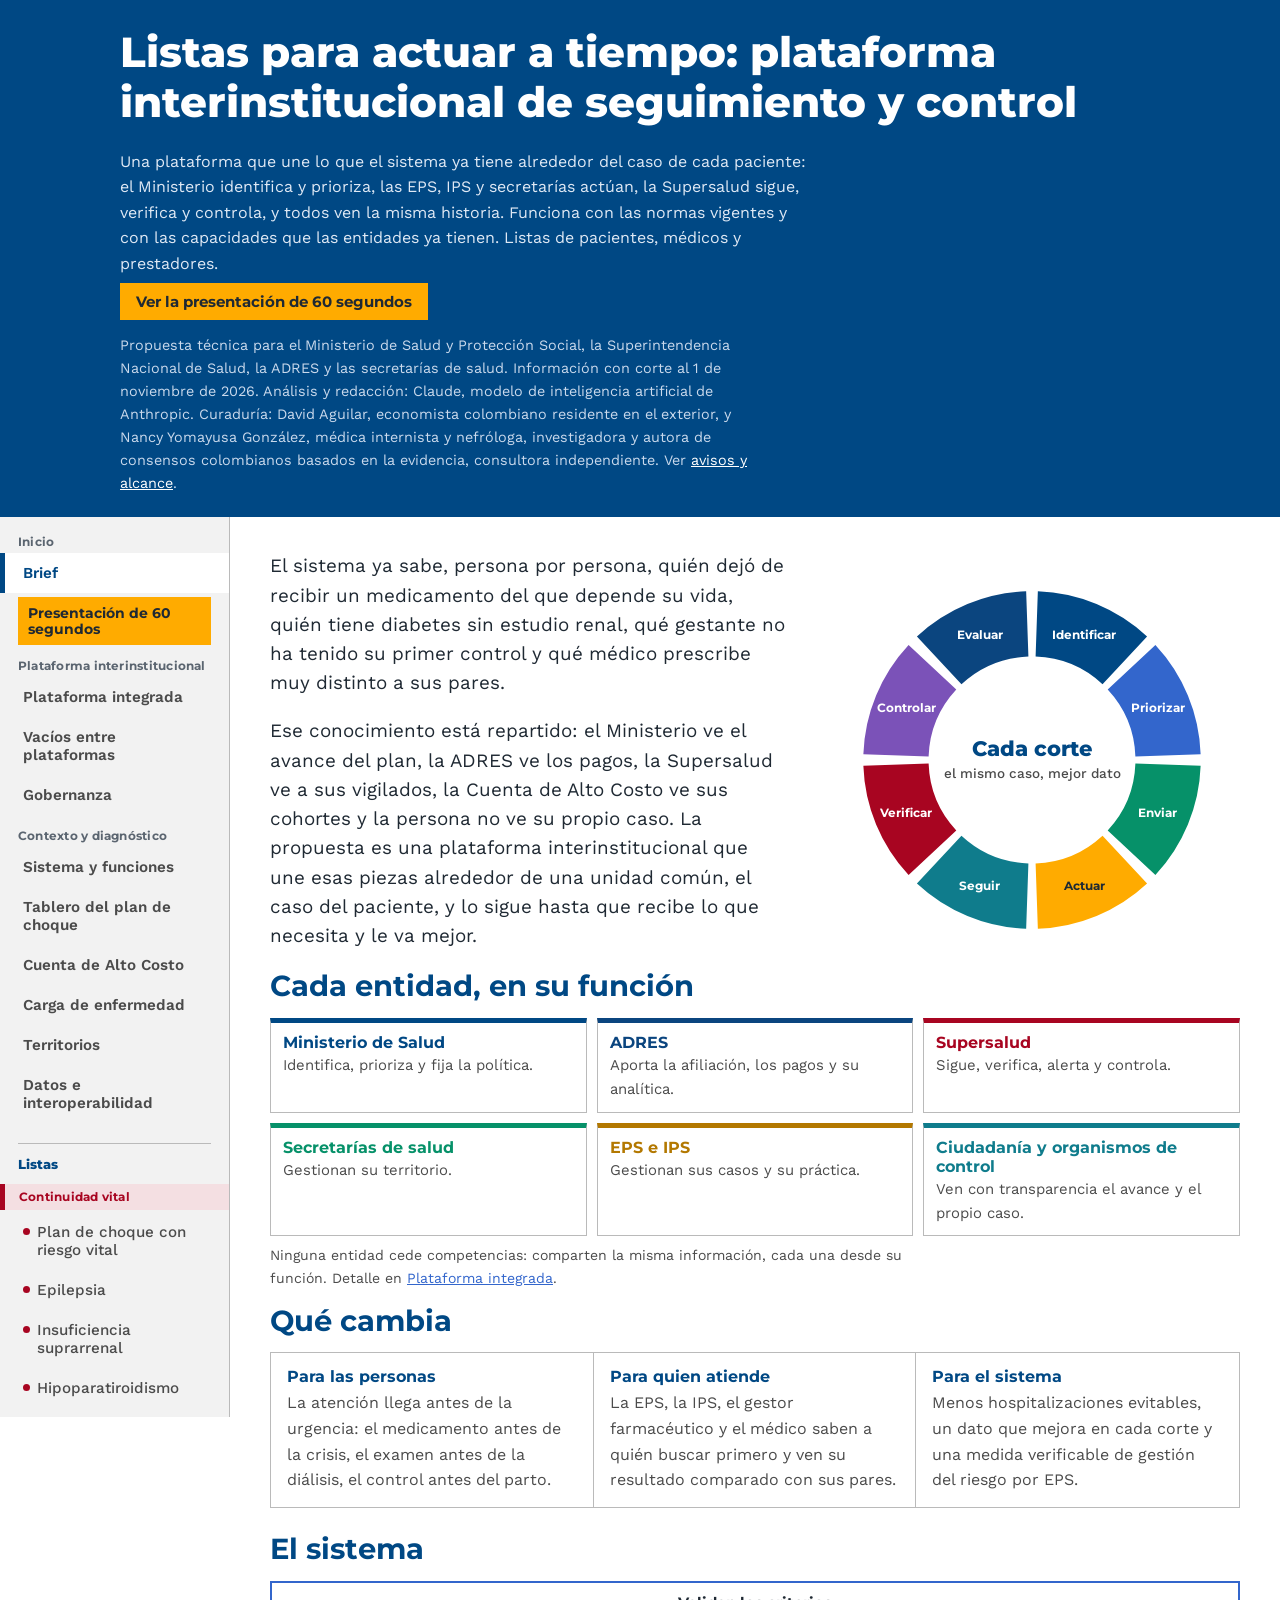
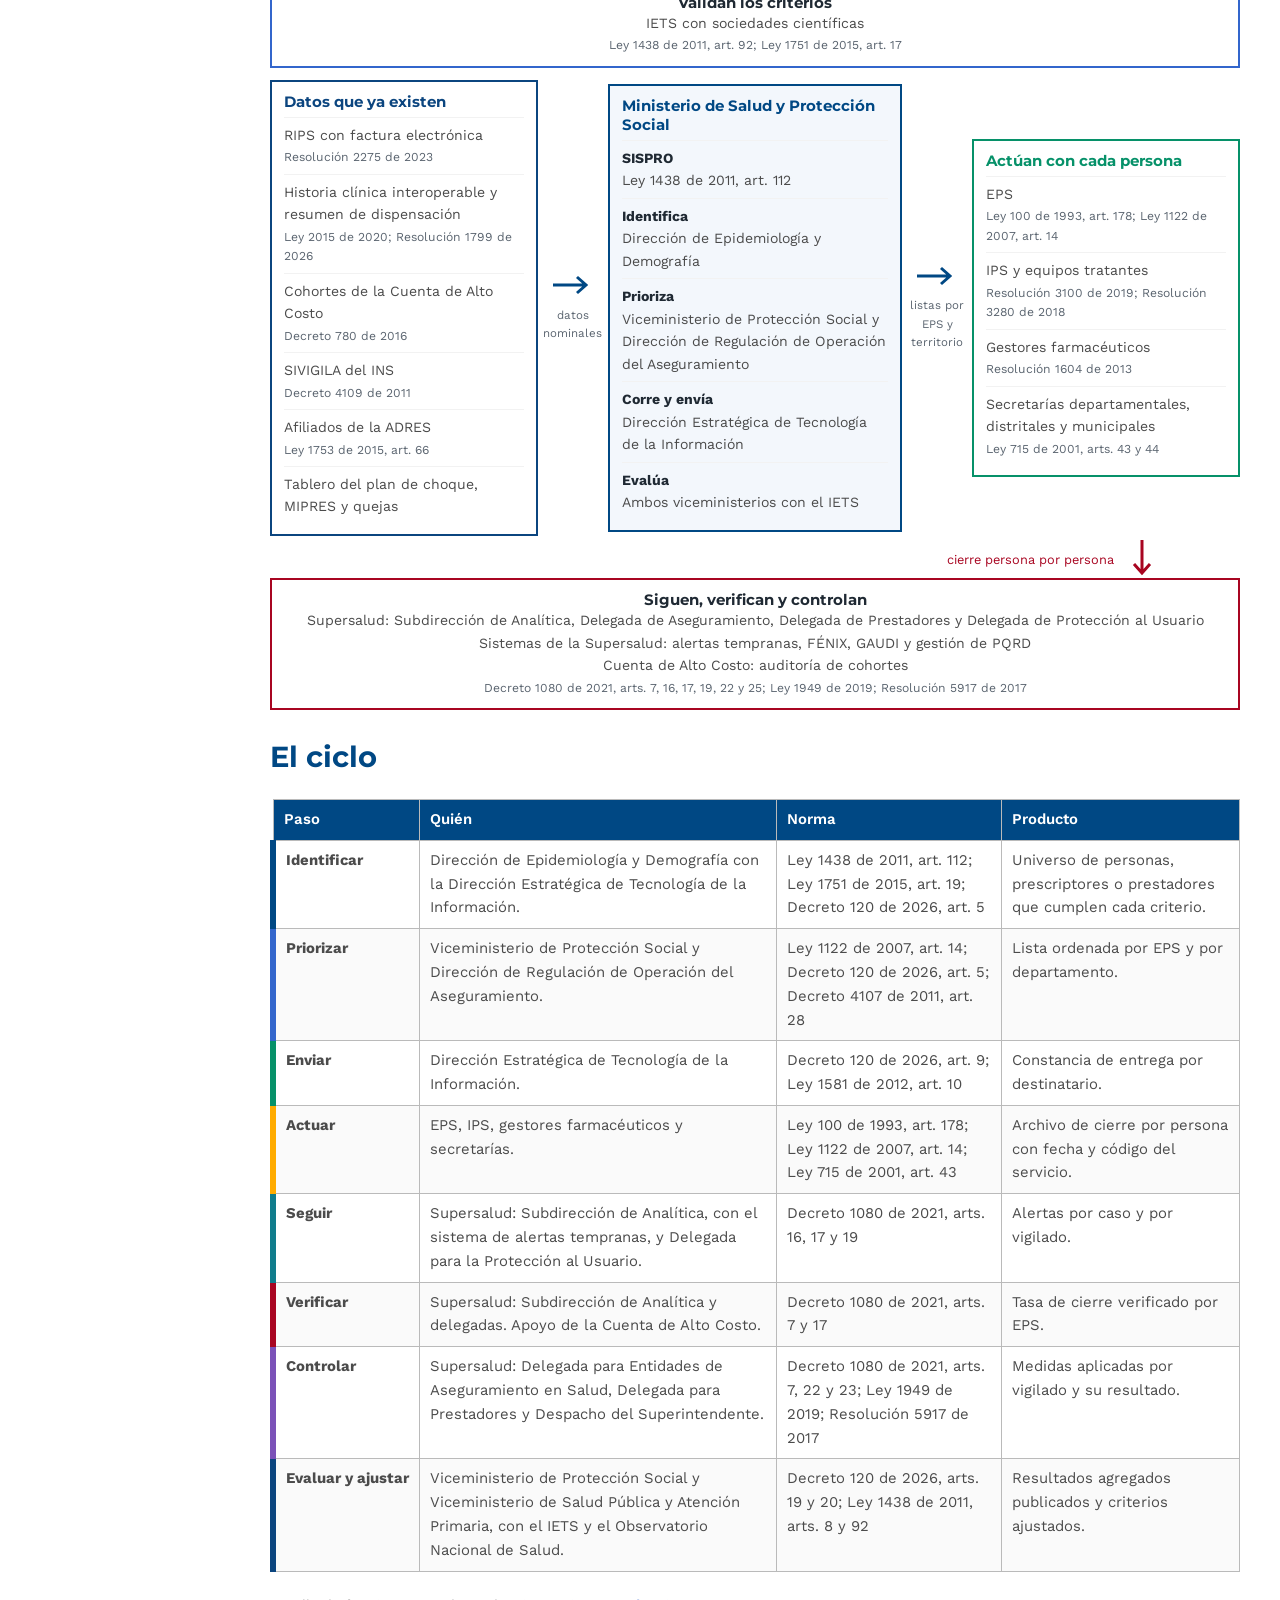
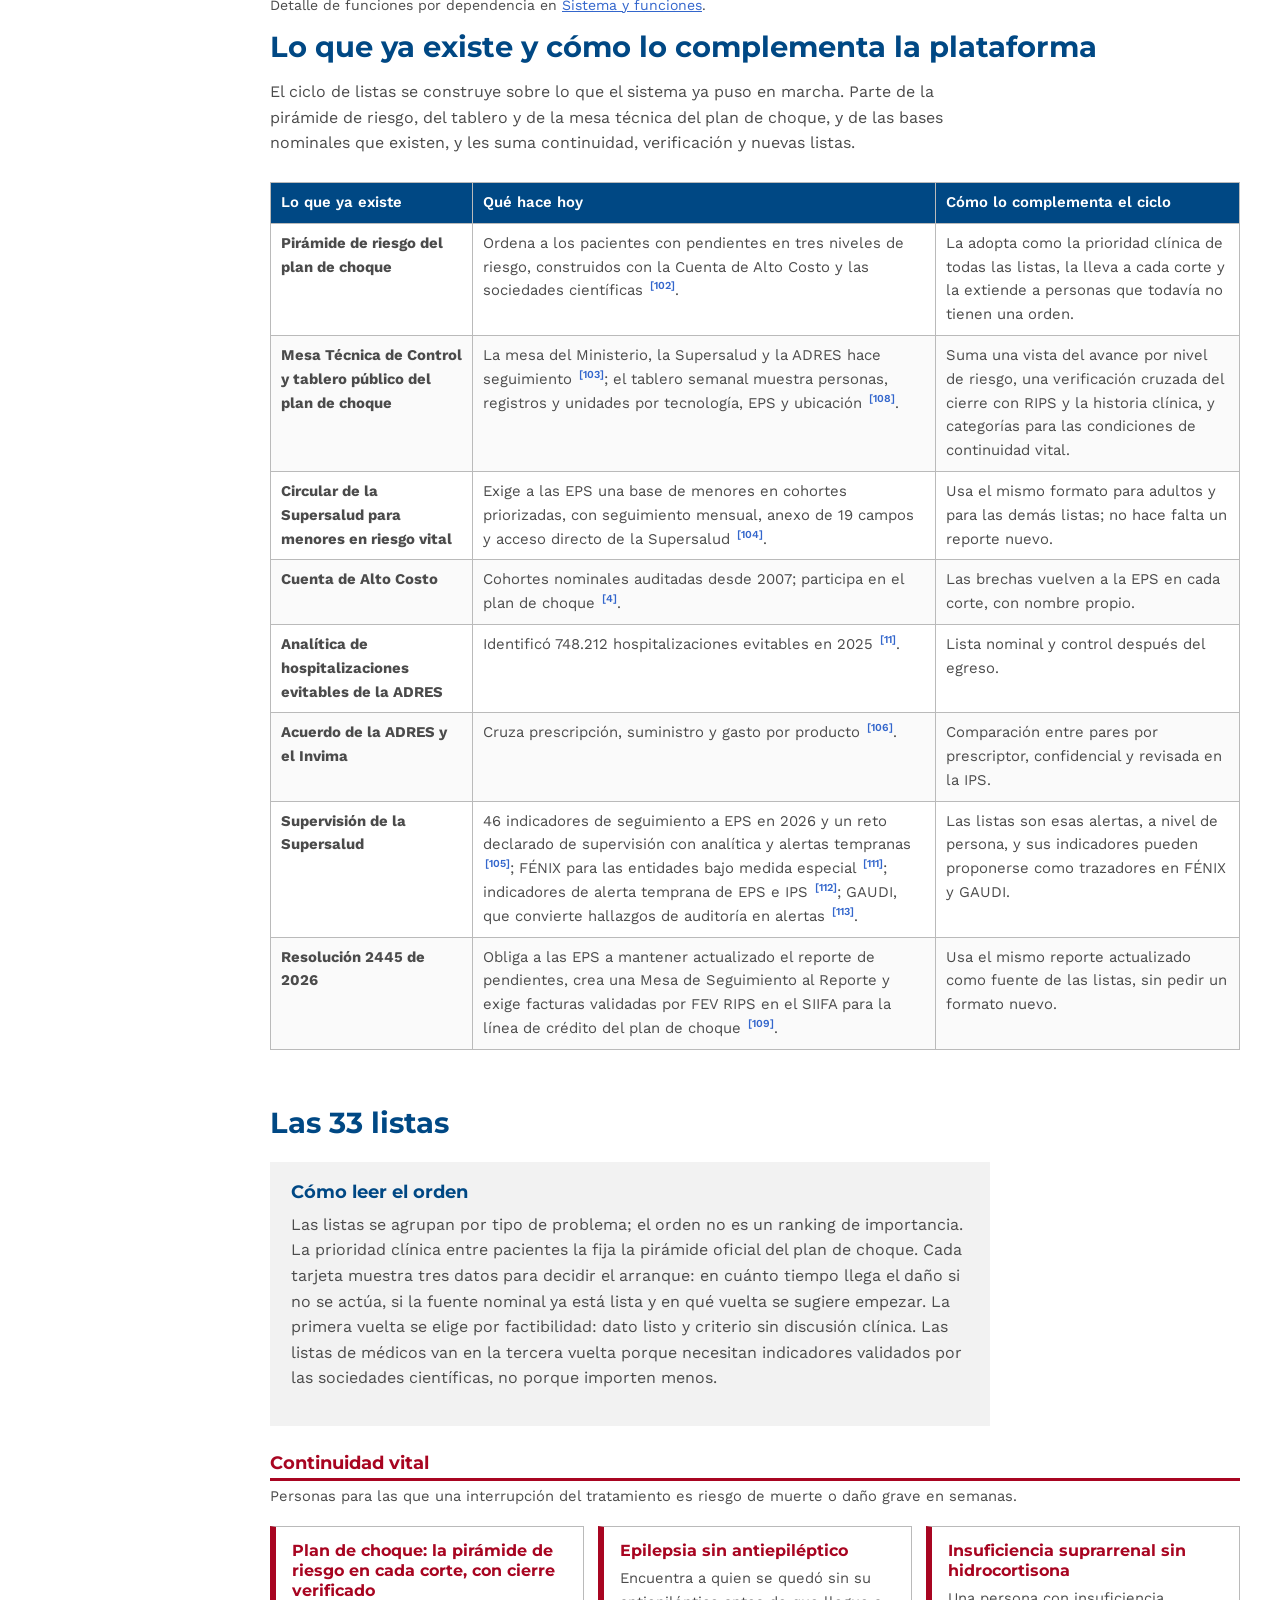
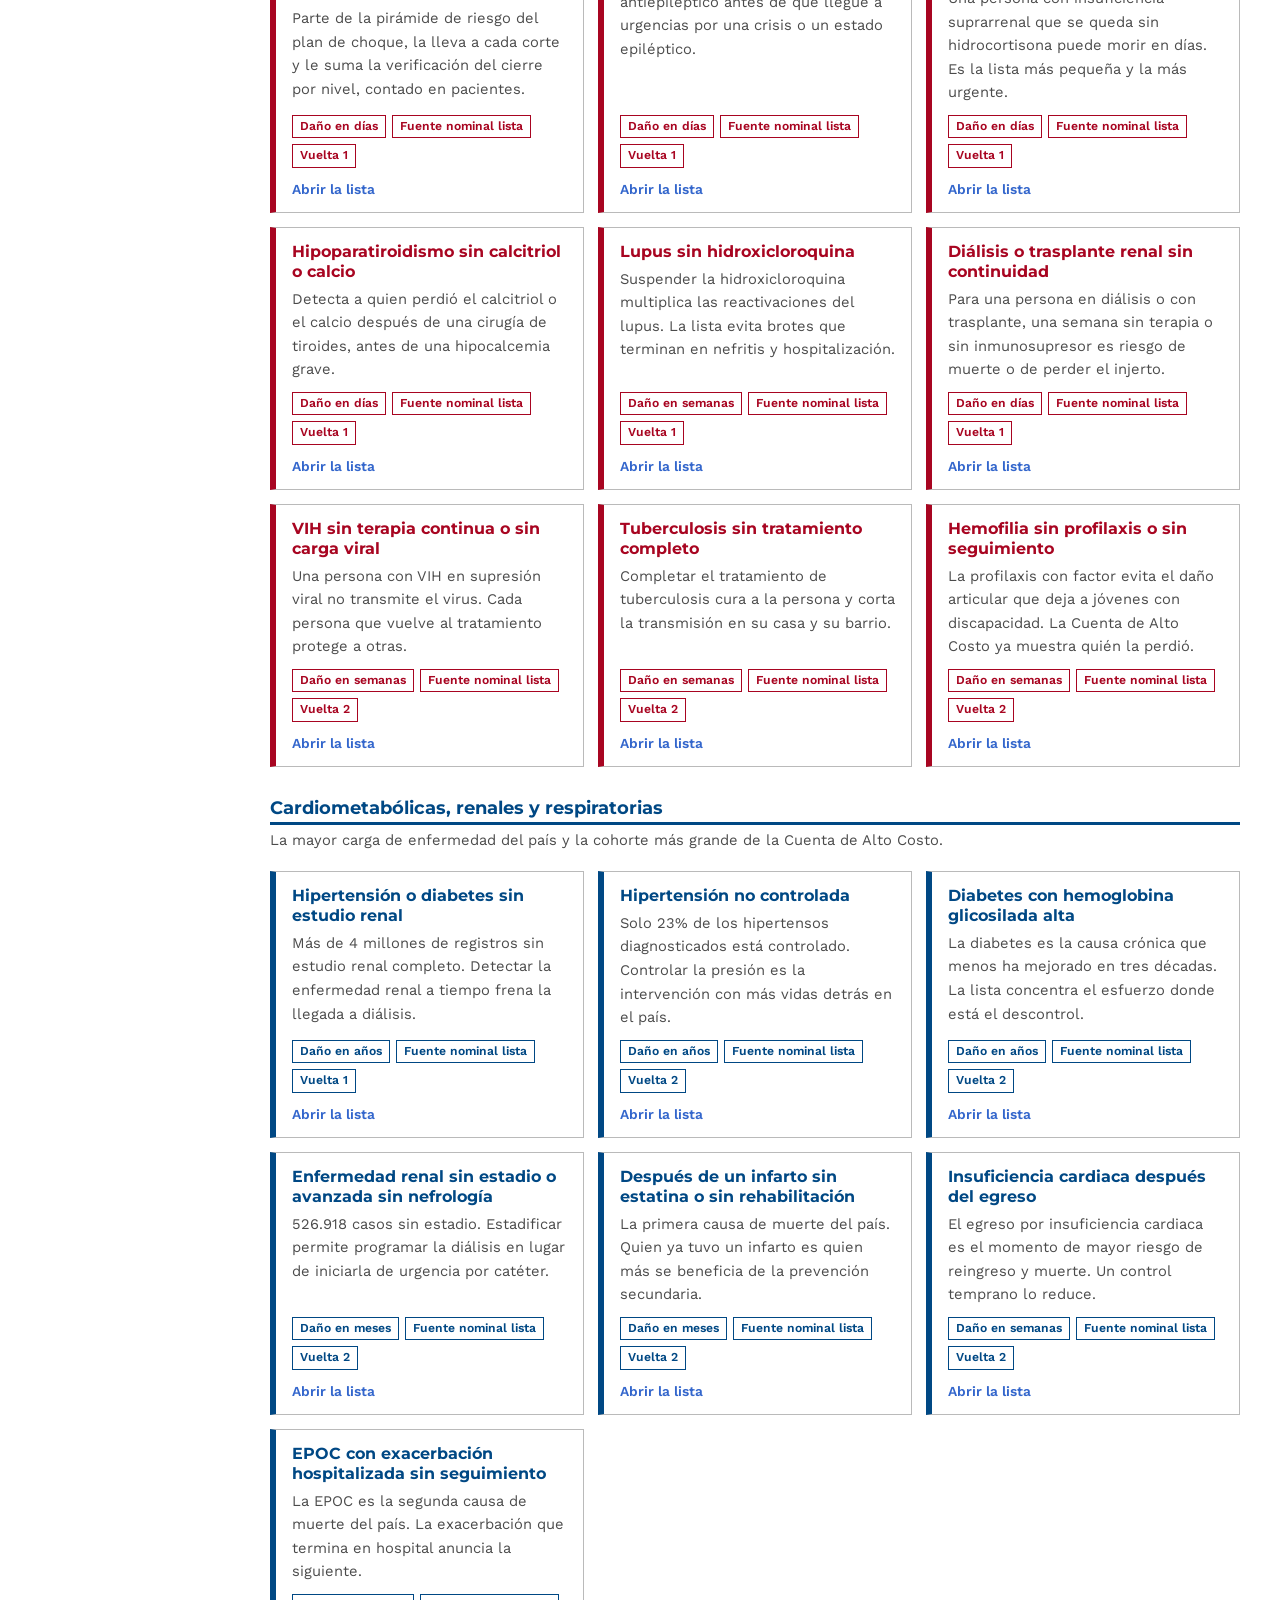
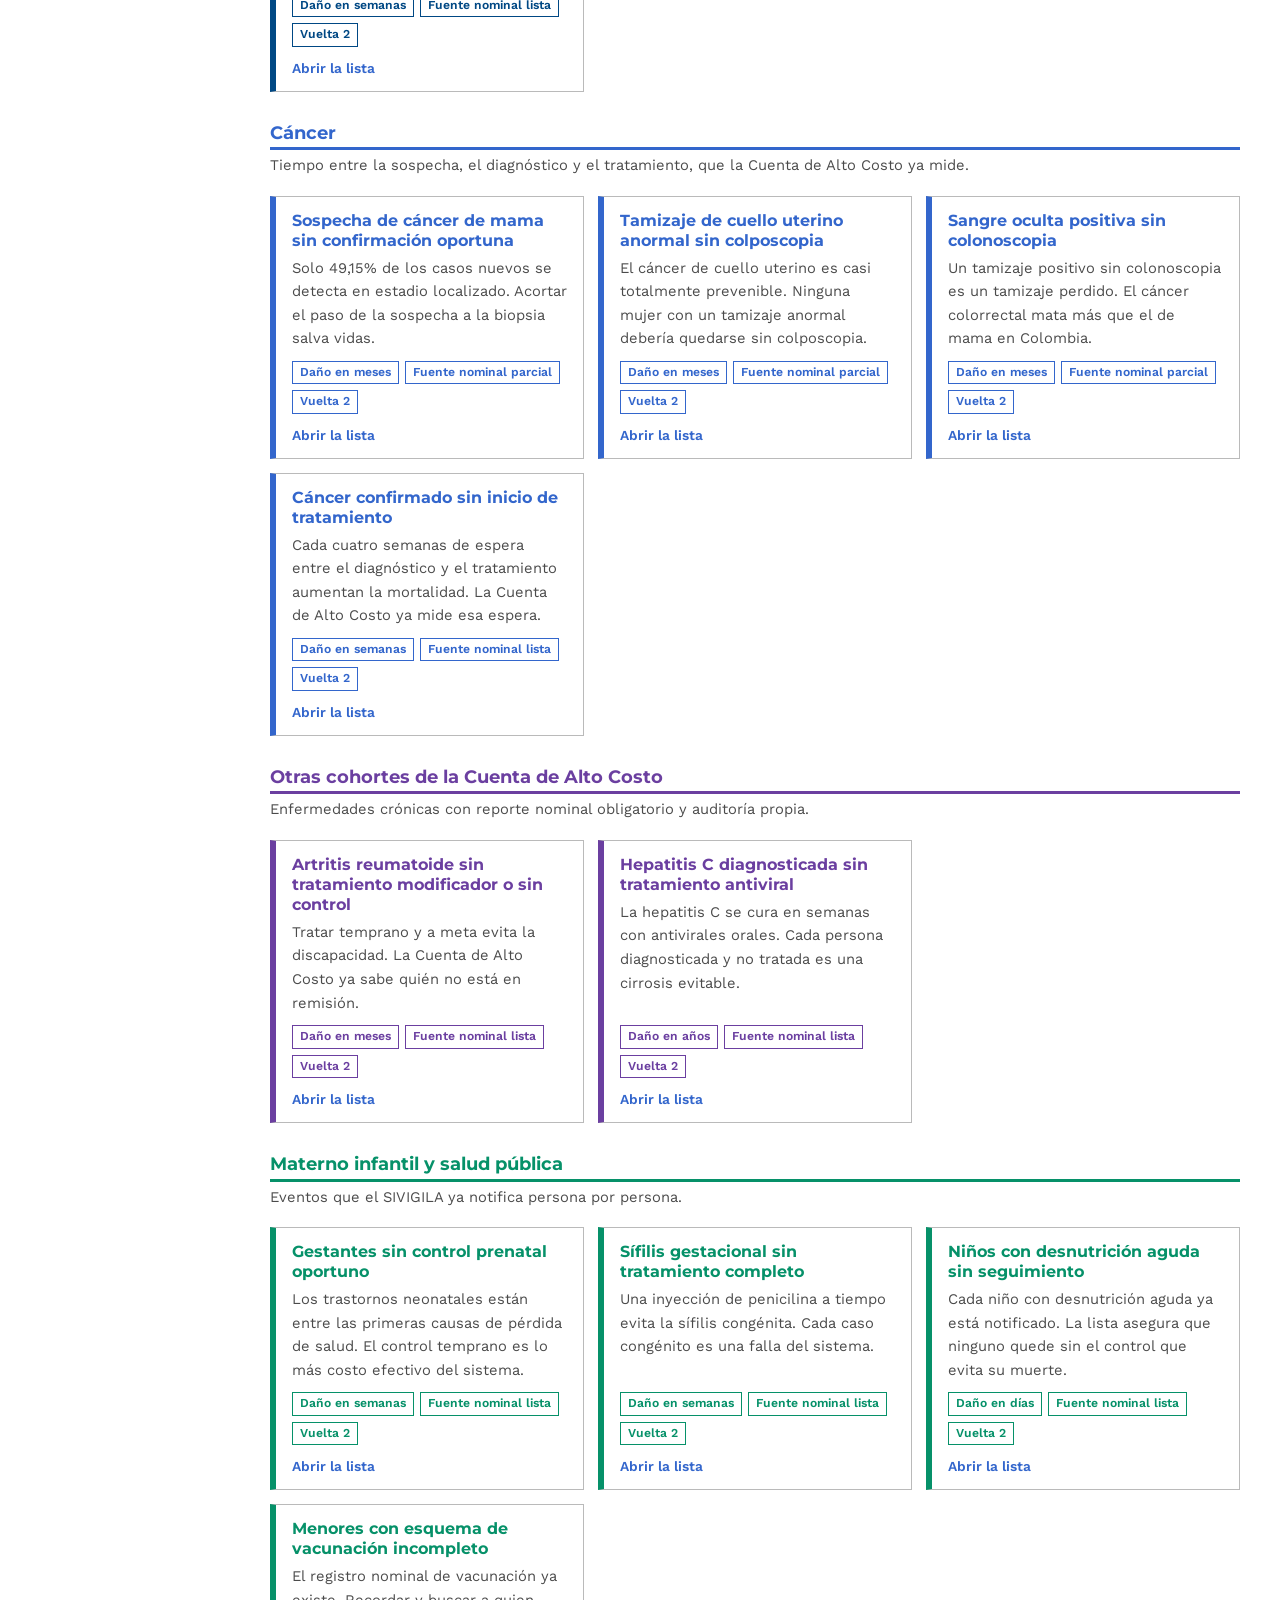
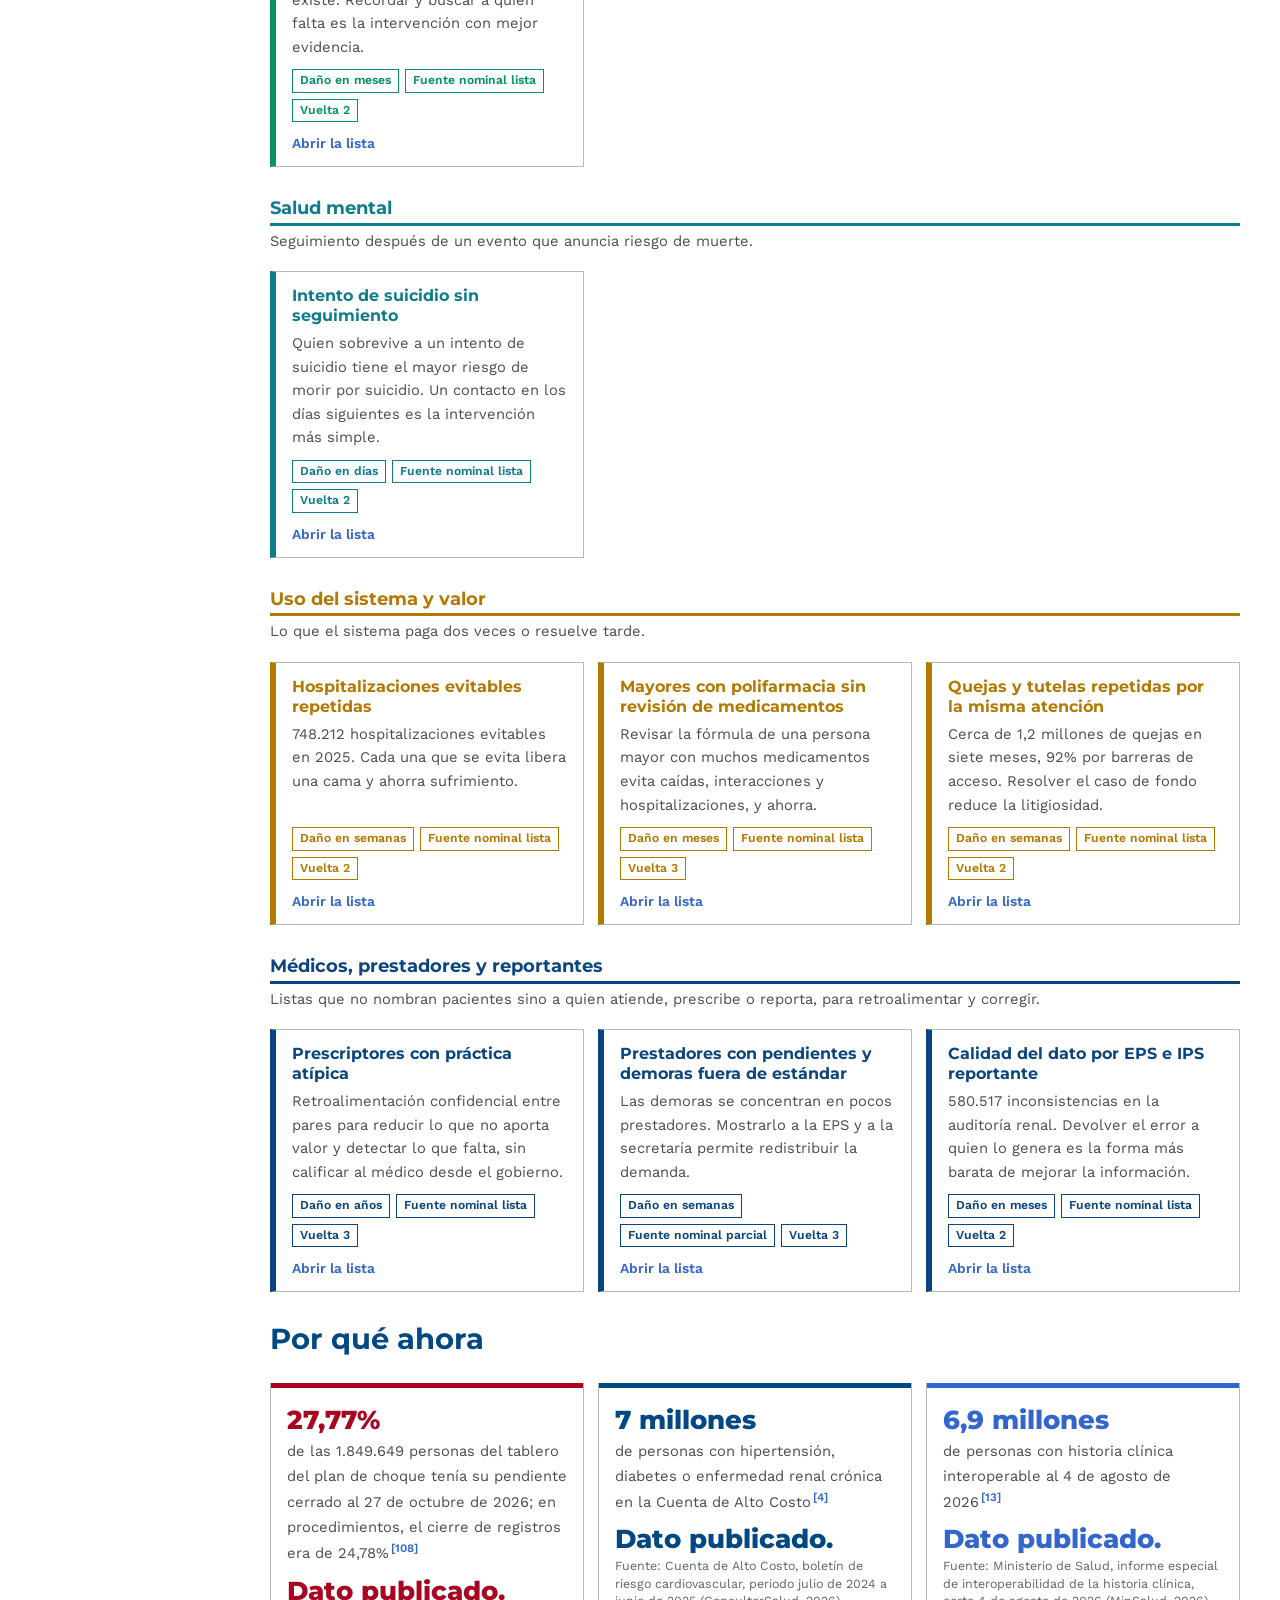
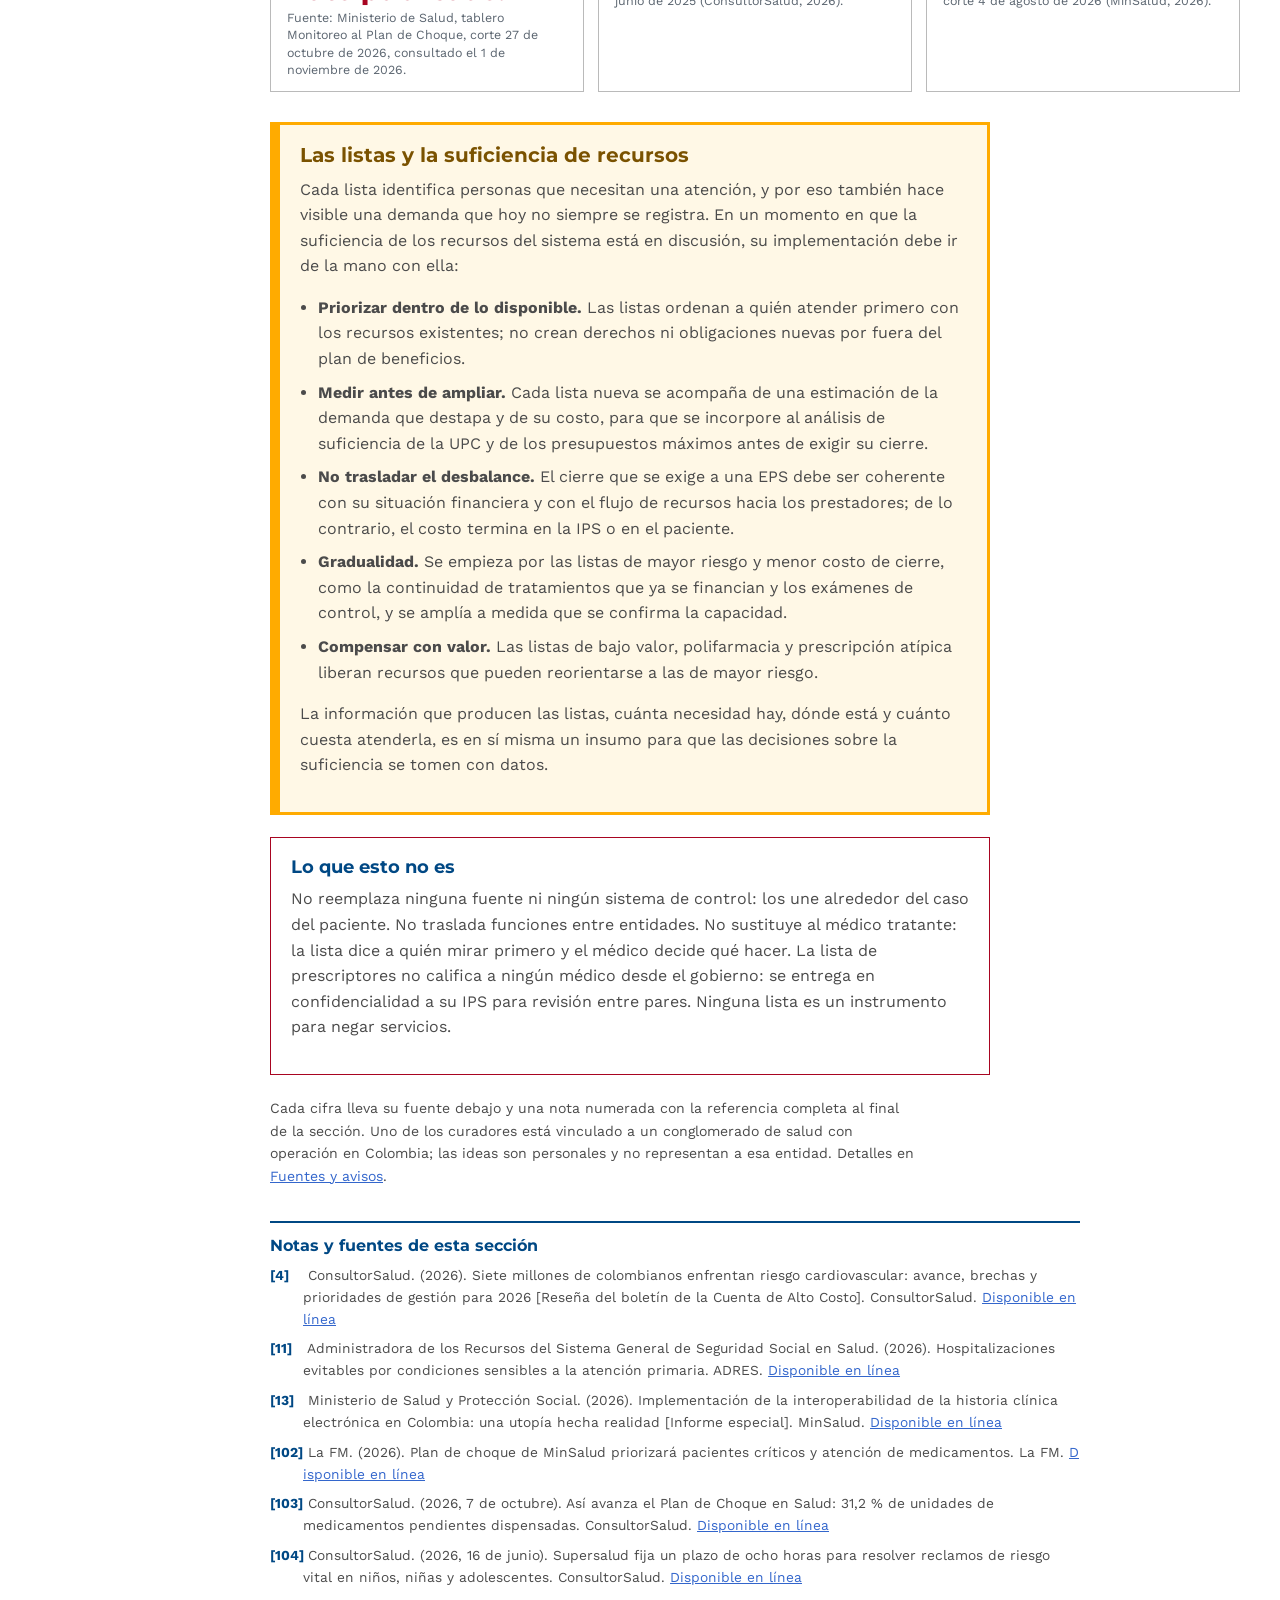
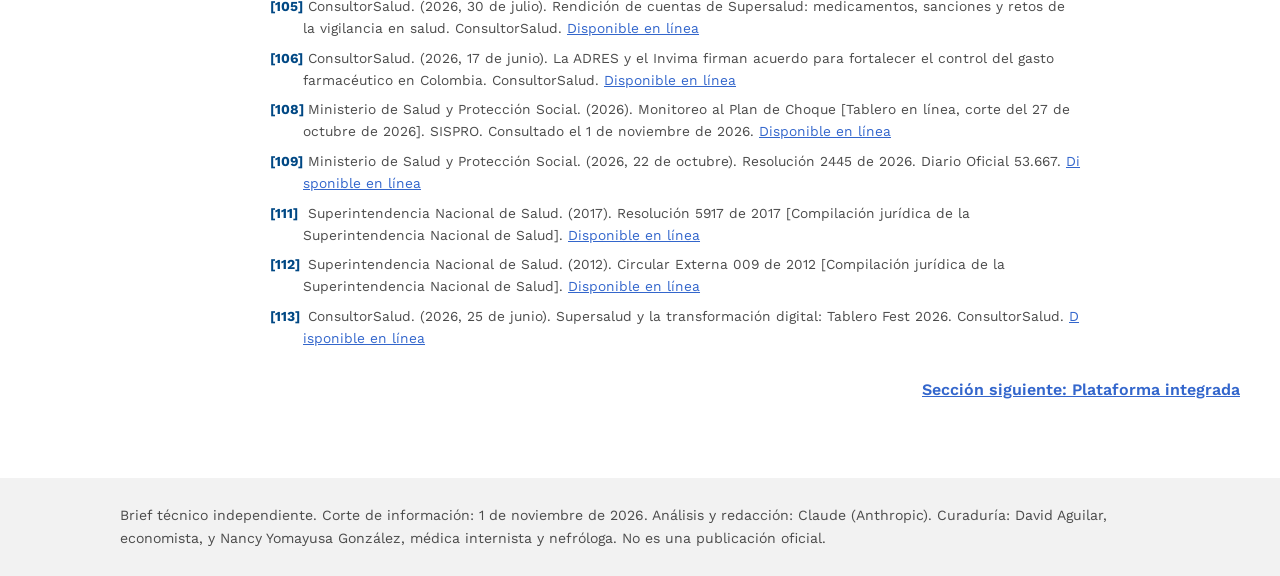
==== commit 8c28c2e3: "Aviso sobre suficiencia de recursos en el brief y en avisos Co-Authored-By: Claude Opus 5.5 <noreply" ====
--- a/index.html
+++ b/index.html
@@ -164,6 +164,7 @@
 .gh{margin:26px 0 2px;color:var(--k);border-bottom:3px solid var(--k);padding-bottom:4px}
 .gd{margin:4px 0 0;font-size:.92rem}
 td.n{text-align:right;white-space:nowrap}
+.box.suf{border:3px solid var(--yellow);border-left-width:10px;background:#FFF8E6}.box.suf h3{color:#7A5200;font-size:1.25rem}.box.suf li{margin:0 0 .5em}
 .roles{display:grid;grid-template-columns:repeat(3,1fr);gap:10px;margin:10px 0 8px}
 .roles div{border-top:5px solid var(--k);background:#fff;border-left:1px solid var(--line);border-right:1px solid var(--line);border-bottom:1px solid var(--line);padding:10px 12px;font-size:.93rem}
 .roles b{display:block;font:700 .98rem Montserrat,sans-serif;color:var(--k);margin-bottom:2px}
@@ -320,6 +321,16 @@
 <div class="fig"><b>7 millones</b><span>de personas con hipertensión, diabetes o enfermedad renal crónica en la Cuenta de Alto Costo</span><a class="f" href="https://consultorsalud.com/riesgo-cardiovascular-colombia-millones-hta-d/"></a></div>
 <div class="fig k-b"><b>6,9 millones</b><span>de personas con historia clínica interoperable al 4 de agosto de 2026</span><a class="f" href="https://www.minsalud.gov.co/sites/rid/Lists/BibliotecaDigital/RIDE/DE/OT/informe-especial-ihce.pdf"></a></div>
 </div>
+<div class="box suf read"><h3>Las listas y la suficiencia de recursos</h3>
+<p>Cada lista identifica personas que necesitan una atención, y por eso también hace visible una demanda que hoy no siempre se registra. En un momento en que la suficiencia de los recursos del sistema está en discusión, su implementación debe ir de la mano con ella:</p>
+<ul class="clean">
+<li><b>Priorizar dentro de lo disponible.</b> Las listas ordenan a quién atender primero con los recursos existentes; no crean derechos ni obligaciones nuevas por fuera del plan de beneficios.</li>
+<li><b>Medir antes de ampliar.</b> Cada lista nueva se acompaña de una estimación de la demanda que destapa y de su costo, para que se incorpore al análisis de suficiencia de la UPC y de los presupuestos máximos antes de exigir su cierre.</li>
+<li><b>No trasladar el desbalance.</b> El cierre que se exige a una EPS debe ser coherente con su situación financiera y con el flujo de recursos hacia los prestadores; de lo contrario, el costo termina en la IPS o en el paciente.</li>
+<li><b>Gradualidad.</b> Se empieza por las listas de mayor riesgo y menor costo de cierre, como la continuidad de tratamientos que ya se financian y los exámenes de control, y se amplía a medida que se confirma la capacidad.</li>
+<li><b>Compensar con valor.</b> Las listas de bajo valor, polifarmacia y prescripción atípica liberan recursos que pueden reorientarse a las de mayor riesgo.</li>
+</ul>
+<p>La información que producen las listas, cuánta necesidad hay, dónde está y cuánto cuesta atenderla, es en sí misma un insumo para que las decisiones sobre la suficiencia se tomen con datos.</p></div>
 <div class="box red read"><h3>Lo que esto no es</h3><p>No reemplaza ninguna fuente ni ningún sistema de control: los une alrededor del caso del paciente. No traslada funciones entre entidades. No sustituye al médico tratante: la lista dice a quién mirar primero y el médico decide qué hacer. La lista de prescriptores no califica a ningún médico desde el gobierno: se entrega en confidencialidad a su IPS para revisión entre pares. Ninguna lista es un instrumento para negar servicios.</p></div>
 <p class="small read">Cada cifra lleva su fuente debajo y una nota numerada con la referencia completa al final de la sección. Uno de los curadores está vinculado a un conglomerado de salud con operación en Colombia; las ideas son personales y no representan a esa entidad. Detalles en <a href="#avisos" data-go="avisos">Fuentes y avisos</a>.</p>
 </div></section>
@@ -1088,6 +1099,7 @@
 <h2>Fuentes, método y avisos</h2>
 <h3>Autoría</h3><p>Análisis y redacción: Claude, modelo de inteligencia artificial de Anthropic, que consultó fuentes públicas, PubMed y la base del Estudio de Carga Global de Enfermedad 2023 del IHME. Curaduría y responsabilidad editorial: David Aguilar, economista colombiano residente en el exterior, y Nancy Yomayusa González, médica internista y nefróloga, quien aportó la visión de plataforma interinstitucional, la revisión de los sistemas de la Supersalud y la propuesta de gobernanza.</p>
 <h3>Declaración de vínculo</h3><p>David Aguilar está vinculado laboralmente a un conglomerado de salud con operación en Colombia. Las ideas de este documento son personales, se comparten en el espíritu democrático de aportar al debate público y no representan la posición de esa entidad ni la comprometen. Nancy Yomayusa González es médica especialista en medicina interna y nefrología, con trayectoria en investigación traslacional, consensos clínicos informados en la evidencia y recomendaciones de uso racional de tecnologías en salud. Participa a título personal como consultora independiente.</p>
+<h3>Suficiencia de recursos</h3><p>Esta propuesta no estima el costo de cerrar cada lista. Su implementación debe tener en cuenta la suficiencia de los recursos del sistema y el flujo hacia los prestadores, y avanzar de forma gradual según la capacidad disponible.</p>
 <h3>Tipos de cifra</h3><p>Cada cifra se presenta como dato publicado, cuando proviene de una fuente oficial o de un informe citado; estimación modelada, cuando proviene del IHME; cálculo propio, cuando es una suma o diferencia hecha en este documento y así se indica; o propuesta, como los códigos, umbrales y plazos de cada lista.</p>
 <h3>Alcance</h3><ul class="clean">
 <li>Es un documento de propuesta, no una publicación oficial de ninguna entidad del Estado.</li>
